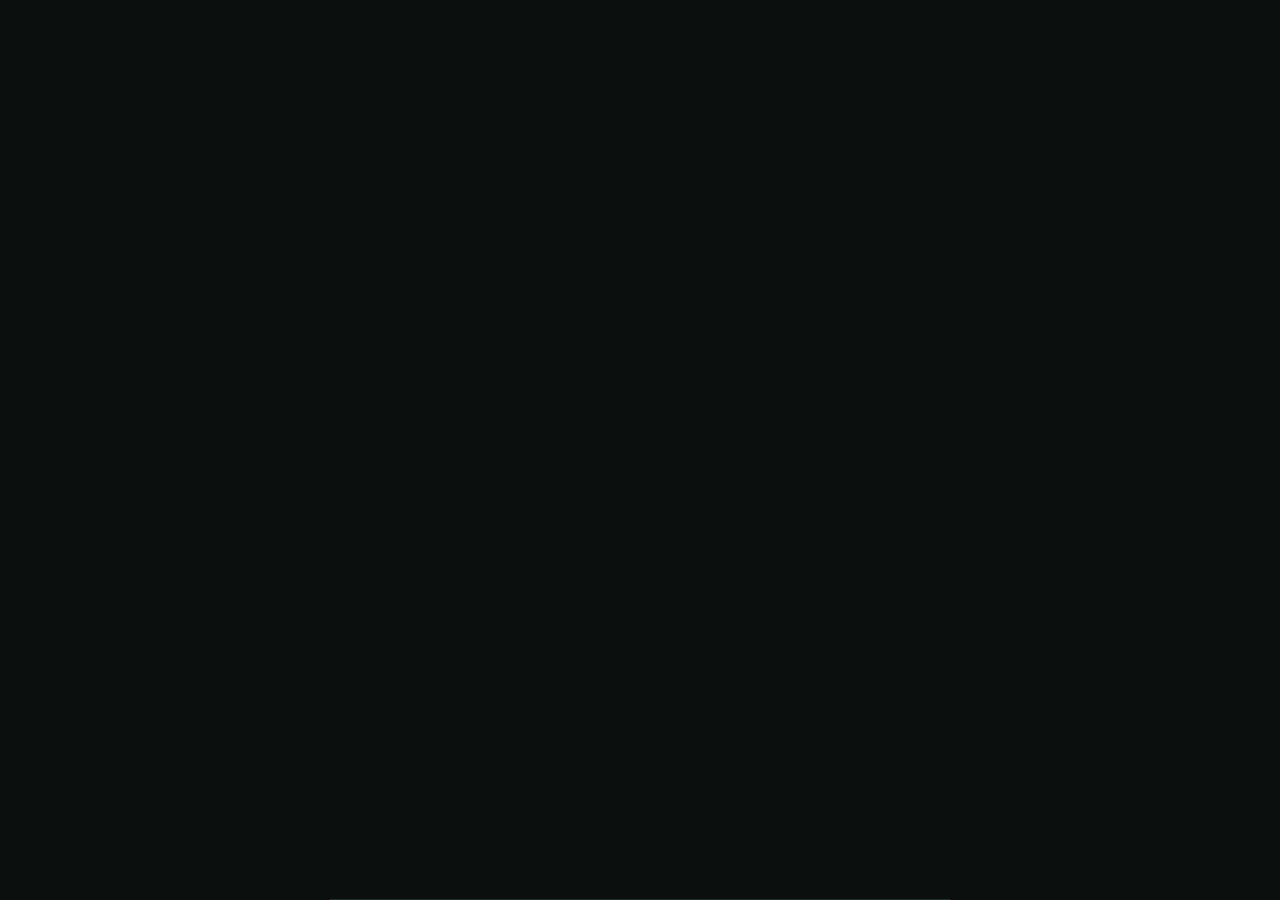
==== index.html @ df0c1533 "Add files via upload" ====
<!DOCTYPE html>
<html lang="ar" dir="rtl">
<head>
<meta charset="utf-8">
<meta name="viewport" content="width=device-width, initial-scale=1, viewport-fit=cover">
<meta name="theme-color" content="#0b0f0d">
<meta name="apple-mobile-web-app-capable" content="yes">
<link rel="manifest" href="manifest.webmanifest">
<link rel="icon" href="icon-192.png">
<link rel="apple-touch-icon" href="icon-192.png">
<title>اسمع دين</title>
<link href="https://fonts.googleapis.com/css2?family=Amiri:wght@700&display=swap" rel="stylesheet">
<link rel="stylesheet" href="app.css">
</head>
<body>
<div id="splash"><div class="logo">اسمع دين</div></div>
<div id="app"></div>
<div id="ov"><div class="bar"><button class="back" onclick="closePlayer()" aria-label="رجوع">→</button><b id="ovt" style="font-size:15px"></b></div>
<div id="pbox"><div id="yt"></div></div><div class="in" id="oi"></div></div>
<div class="toast" id="toast"></div>
<nav class="nav" id="nav"></nav>
<script src="data.js"></script>
<script src="app.js"></script>
</body>
</html>
---- app.css ----
:root{--bg:#0b0f0d;--card:#141b18;--line:#232d29;--gold:#d9b86c;--txt:#f3efe4;--mut:#8fa39b;--ok:#5fcf8f;--red:#ff5d6c}
*{box-sizing:border-box;margin:0;font-family:system-ui,"Segoe UI",Tahoma,sans-serif;-webkit-tap-highlight-color:transparent}
body{background:var(--bg);color:var(--txt);max-width:620px;margin:auto;padding-bottom:calc(70px + env(safe-area-inset-bottom))}
button{cursor:pointer;color:inherit;background:none;border:0;font-size:inherit}
.top{position:sticky;top:0;z-index:20;background:var(--bg);border-bottom:1px solid var(--line);padding:10px 14px;padding-top:calc(10px + env(safe-area-inset-top));display:flex;align-items:center;justify-content:space-between;gap:8px}
.logo{font-family:Amiri,serif;font-size:30px;font-weight:700;line-height:1.2;background:linear-gradient(90deg,#d9b86c,#fff3c4,#d9b86c);background-size:200% 100%;-webkit-background-clip:text;background-clip:text;color:transparent;animation:sh 5s linear infinite}
@keyframes sh{to{background-position:200% 0}}
@media (prefers-reduced-motion:reduce){.logo{animation:none}}
.inst{background:#d4af37;color:#07100d;font-weight:700;border-radius:12px;padding:8px 12px;font-size:13px}
.stories,.chips{display:flex;overflow-x:auto;scrollbar-width:none}
.stories::-webkit-scrollbar,.chips::-webkit-scrollbar{display:none}
.stories{gap:14px;padding:12px 14px;border-bottom:1px solid var(--line)}
.st{flex:none;width:68px;text-align:center;font-size:11px;color:var(--mut);cursor:pointer}
.ring{width:64px;height:64px;border-radius:50%;padding:3px;background:linear-gradient(135deg,#d9b86c,#5fcf8f);margin:auto}
.ring.seen{background:#2a3631}
.st.on .ring{box-shadow:0 0 0 2px var(--bg),0 0 0 4px var(--gold)}
.av{position:relative;width:100%;height:100%;border-radius:50%;border:3px solid var(--bg);background:#1c2b25;color:var(--gold);display:grid;place-items:center;font-size:22px;font-weight:700;overflow:hidden}
.av img{position:absolute;inset:0;width:100%;height:100%;object-fit:cover}
.st span{display:block;margin-top:5px;white-space:nowrap;overflow:hidden;text-overflow:ellipsis}
.chips{gap:8px;padding:10px 14px}
.chip{flex:none;padding:7px 13px;border-radius:18px;background:var(--card);border:1px solid var(--line);font-size:13px;cursor:pointer}
.chip.on{background:var(--gold);color:#17140a;border-color:var(--gold);font-weight:700}
.post{border-bottom:1px solid var(--line);padding-bottom:10px;margin-bottom:6px}
.ph{display:flex;align-items:center;gap:10px;padding:10px 14px}
.ph .ring{width:38px;height:38px;padding:2px;margin:0}.ph .av{font-size:15px;border-width:2px}
.pn b{font-size:14px;display:block}.pn small{color:var(--gold);font-size:12px}
.th{position:relative;aspect-ratio:16/9;background:#18231f;cursor:pointer;overflow:hidden}
.th img{position:absolute;inset:0;width:100%;height:100%;object-fit:cover}
.th .pl{position:absolute;inset:0;display:grid;place-items:center;font-size:44px;color:#fff;text-shadow:0 2px 12px #000a}
.bd{position:absolute;top:8px;right:8px;background:#000b;color:#fff;font-size:11px;padding:3px 8px;border-radius:10px;z-index:3}
.bd.w{right:auto;left:8px;background:var(--ok);color:#0b2417;font-weight:700}
.post.done .th img{opacity:.45}
.ac{display:flex;gap:6px;padding:8px 10px 0}
.ac button{font-size:24px;padding:4px 8px}.ac button.on.s{color:var(--red)}.ac button.on.w{color:var(--ok)}
.tt{padding:2px 14px;font-size:15px;line-height:1.7}
.grid{display:grid;grid-template-columns:repeat(3,1fr);gap:2px}
.gi{position:relative;aspect-ratio:1;background:#18231f;overflow:hidden;cursor:pointer}
.gi img{position:absolute;inset:0;width:100%;height:100%;object-fit:cover}
.gi.done img{opacity:.4}
.gt{position:absolute;inset:auto 0 0;padding:14px 5px 5px;font-size:10.5px;line-height:1.35;background:linear-gradient(transparent,#000c);text-align:center}
.search{margin:10px 14px;display:block;width:calc(100% - 28px);padding:11px 14px;border-radius:12px;background:var(--card);border:1px solid var(--line);color:var(--txt);font-size:15px}
.nav{position:fixed;bottom:0;left:0;right:0;max-width:620px;margin:auto;background:#0b0f0def;border-top:1px solid var(--line);display:flex;padding-bottom:env(safe-area-inset-bottom);z-index:30}
.nav button{flex:1;padding:11px 0 9px;font-size:11px;color:var(--mut);display:flex;flex-direction:column;align-items:center;gap:2px}
.nav i{font-style:normal;font-size:22px}.nav button.on{color:var(--gold)}
.empty{text-align:center;color:var(--mut);padding:50px 20px;line-height:1.9}
.sec{padding:14px}.sec h2{font-size:16px;color:var(--gold);margin-bottom:10px}
.stat{display:flex;gap:10px;margin-bottom:14px}.stat div{flex:1;background:var(--card);border-radius:14px;padding:14px 6px;text-align:center}
.stat b{display:block;font-size:22px;color:var(--gold)}.stat small{color:var(--mut);font-size:12px}
.row{display:block;width:100%;text-align:right;background:var(--card);border-radius:14px;padding:14px;margin-bottom:8px;font-size:15px}
.gold{background:var(--gold);color:#17140a;font-weight:700;border-radius:12px;padding:12px;width:100%;margin-top:6px;display:block;text-align:center}
.gold.o{background:transparent;border:1px solid var(--gold);color:var(--gold)}
.more{display:block;margin:14px auto;padding:11px 26px;border:1px solid var(--gold);border-radius:14px;color:var(--gold);font-weight:700}
.back{font-size:22px;padding:4px 10px}
#ov{position:fixed;inset:0;background:var(--bg);z-index:50;display:none;overflow-y:auto}
#ov .bar{display:flex;align-items:center;gap:6px;padding:8px;padding-top:calc(8px + env(safe-area-inset-top));position:sticky;top:0;background:var(--bg);z-index:2}
#pbox{position:relative;aspect-ratio:16/9;background:#000;max-width:620px;margin:auto}
#pbox iframe,#pbox>div{position:absolute;inset:0;width:100%;height:100%;border:0}
#ov .in{max-width:620px;margin:auto}
.nx{display:flex;gap:10px;padding:8px 14px;align-items:center;cursor:pointer}
.nm{position:relative;width:120px;aspect-ratio:16/9;border-radius:8px;overflow:hidden;flex:none;background:#18231f}
.nm img{position:absolute;inset:0;width:100%;height:100%;object-fit:cover}
.nx .t{font-size:14px;line-height:1.6}.nx small{color:var(--mut);display:block;font-size:12px}
.toast{position:fixed;bottom:84px;left:50%;transform:translateX(-50%);background:var(--ok);color:#0b2417;padding:9px 18px;border-radius:20px;font-weight:700;display:none;z-index:99;font-size:14px;white-space:nowrap}
/* ===== حركات ===== */
@keyframes up{from{opacity:0;transform:translateY(14px)}to{opacity:1;transform:none}}
@keyframes pop{40%{transform:scale(1.5)}100%{transform:scale(1)}}
@keyframes shim{to{background-position:-200% 0}}
.pg>*{animation:up .38s cubic-bezier(.2,.8,.2,1) both}
.pg>*:nth-child(2){animation-delay:.05s}.pg>*:nth-child(3){animation-delay:.1s}.pg>*:nth-child(n+4){animation-delay:.15s}
.th,.gi,.nm{background:linear-gradient(100deg,#18231f 30%,#233029 50%,#18231f 70%) 0 0/200% 100%;animation:shim 1.6s linear infinite}
.th img,.gi img,.nm img{opacity:0;transition:opacity .45s}.th img.ok,.gi img.ok,.nm img.ok{opacity:1}
.post.done .th img.ok,.gi.done img.ok{opacity:.4}
.ac button{transition:transform .15s}.ac button:active,.chip:active,.st:active,.row:active,.gold:active{transform:scale(.92)}
.pop{animation:pop .4s ease}
.chip,.ring,.st{transition:all .25s}
.nav button i{transition:transform .25s cubic-bezier(.3,1.6,.5,1)}.nav button.on i{transform:translateY(-3px) scale(1.15)}
.post{transition:opacity .3s}
#ov{display:block;visibility:hidden;transform:translateY(100%);opacity:0;transition:transform .4s cubic-bezier(.2,.8,.2,1),opacity .3s,visibility 0s .4s}
#ov.show{visibility:visible;transform:none;opacity:1;transition-delay:0s}
.toast{display:block;opacity:0;transform:translate(-50%,16px);transition:.3s;pointer-events:none}.toast.show{opacity:1;transform:translate(-50%,0)}
.ring.fav{background:linear-gradient(135deg,#ffd76a,#d9b86c,#fff3c4)}
.fv{position:absolute;bottom:-2px;left:-2px;font-size:13px;background:var(--bg);border-radius:50%;width:20px;height:20px;display:grid;place-items:center;z-index:2}
.hd{display:flex;flex-direction:column;align-items:center;gap:8px;padding:18px 14px;text-align:center}
.hd .ring{width:104px;height:104px;padding:4px;position:relative}.hd .av{font-size:40px}
.hd .row2{display:flex;gap:8px}.hd .row2 button{border:1px solid var(--gold);color:var(--gold);border-radius:12px;padding:8px 14px;font-size:14px;transition:.2s}.hd .row2 button.on{background:var(--gold);color:#17140a;font-weight:700}
.pk{display:grid;grid-template-columns:repeat(3,1fr);gap:12px;padding:14px}
.pk .c{text-align:center;font-size:12px;cursor:pointer;transition:transform .2s}.pk .c .ring{width:84px;height:84px}.pk .c.on .ring{box-shadow:0 0 0 3px var(--bg),0 0 0 5px var(--gold);transform:scale(1.06)}
.pk .c.on::after{content:"⭐"}
.cvr{position:absolute;inset:0;display:grid;place-items:center;font-size:40px;opacity:.9}
.so input{margin:6px 0}
@media (prefers-reduced-motion:reduce){*{animation:none!important;transition:none!important}}
/* ===== مرحلة ٣: حركات بسيطة كتير ===== */
@property --a{syntax:'<angle>';initial-value:0deg;inherits:false}
@keyframes spin{to{--a:360deg}}@keyframes sp{0%{opacity:1}70%{opacity:1}100%{opacity:0;visibility:hidden}}
@keyframes lg{from{opacity:0;transform:scale(.6) translateY(10px);letter-spacing:8px}to{opacity:1;transform:none}}
@keyframes pls{0%,100%{transform:scale(1)}50%{transform:scale(1.18)}}@keyframes bh{0%{transform:translate(-50%,-50%) scale(0);opacity:1}40%{transform:translate(-50%,-50%) scale(1.5)}100%{transform:translate(-50%,-90%) scale(1.1);opacity:0}}
@keyframes fl{0%,100%{transform:translateY(0)}50%{transform:translateY(-7px)}}@keyframes kb{to{transform:scale(1.12)}}
#splash{position:fixed;inset:0;z-index:99;background:var(--bg);display:grid;place-items:center;animation:sp 1.7s forwards;pointer-events:none}
#splash .logo{font-size:56px;animation:lg .9s cubic-bezier(.2,.9,.3,1.2) both}
.stories .ring:not(.seen):not(.fav){background:conic-gradient(from var(--a),#d9b86c,#5fcf8f,#d9b86c);animation:spin 4s linear infinite}
.th .pl,.hero .pl{animation:pls 2s ease-in-out infinite}
.post.rv{opacity:0;transform:translateY(28px) scale(.98)}.post.rv.in{opacity:1;transform:none;transition:opacity .55s,transform .55s cubic-bezier(.2,.8,.2,1)}
.pg>.post{animation:none}
.th:active img{transform:scale(1.06)}.th img{transition:opacity .45s,transform .5s}
.bh{position:absolute;left:50%;top:50%;font-size:80px;font-style:normal;z-index:5;pointer-events:none;animation:bh .9s ease-out forwards}
.pbar{height:3px;background:var(--line)}.pbar i{display:block;height:100%;background:linear-gradient(90deg,var(--gold),var(--ok));transition:width 1s cubic-bezier(.2,.8,.2,1);animation:grow 1.2s ease-out}
@keyframes grow{from{width:0}}
.fab{position:fixed;bottom:calc(84px + env(safe-area-inset-bottom));left:16px;width:54px;height:54px;border-radius:50%;background:linear-gradient(135deg,#d9b86c,#b8923f);font-size:26px;box-shadow:0 6px 18px #0008;z-index:25;animation:fl 3s ease-in-out infinite}
.fab:active{transform:scale(.85) rotate(180deg)}
.hero{position:relative;margin:12px 14px;aspect-ratio:16/9;border-radius:18px;overflow:hidden;background:#18231f;cursor:pointer}
.hero>img{position:absolute;inset:0;width:100%;height:100%;object-fit:cover;opacity:0;transition:opacity .5s;animation:kb 9s ease-in-out infinite alternate}.hero>img.ok{opacity:1}
.hero .cvr{font-size:60px}.hero .pl{position:absolute;inset:0;display:grid;place-items:center;font-size:52px;color:#fff;text-shadow:0 2px 14px #000a}
.hg{position:absolute;inset:auto 0 0;padding:34px 14px 12px;background:linear-gradient(transparent,#000d);z-index:2;display:flex;flex-direction:column;gap:3px}
.hg small{color:var(--gold);font-size:12px}.hg b{font-size:16px;line-height:1.5}.hg span{font-size:12px;color:var(--mut)}
.tcs{padding:10px 14px}.tc{flex:none;position:relative;width:96px;height:64px;border-radius:12px;overflow:hidden;background:var(--card);border:2px solid transparent;display:grid;place-items:end center;cursor:pointer;transition:.25s}
.tc img{position:absolute;inset:0;width:100%;height:100%;object-fit:cover;opacity:0;transition:opacity .4s}.tc img.ok{opacity:.75}
.tc span,.tc b{position:relative;z-index:2;font-size:11px;padding:14px 4px 4px;width:100%;text-align:center;background:linear-gradient(transparent,#000c)}.tc b{position:absolute;top:8px;font-size:20px;background:none;color:var(--gold);padding:0}
.tc.on{border-color:var(--gold);transform:translateY(-3px)}.tc:active{transform:scale(.93)}
/* ===== تائب ===== */
@keyframes rise{from{transform:translate(-50%,70px)}to{transform:translate(-50%,0)}}@keyframes rot{to{transform:translateX(-50%) rotate(360deg)}}
@keyframes flt{0%{transform:translateY(0) rotate(0);opacity:0}15%{opacity:.9}100%{transform:translateY(-260px) rotate(200deg);opacity:0}}
@keyframes vq{0%,3%{opacity:0;transform:translateY(8px)}8%,30%{opacity:1;transform:none}36%,100%{opacity:0}}
@keyframes bth{0%,100%{transform:scale(.6)}50%{transform:scale(1.15)}}@keyframes bt1{0%,45%{opacity:1}50%,95%{opacity:0}100%{opacity:1}}@keyframes bt2{0%,45%{opacity:0}50%,95%{opacity:1}100%{opacity:0}}
@keyframes rg{from{--p:0deg}}@keyframes wig{0%,100%{transform:rotate(0)}25%{transform:rotate(-12deg) scale(1.1)}75%{transform:rotate(12deg) scale(1.1)}}
@keyframes rpl{to{transform:translate(-50%,-50%) scale(14);opacity:0}}@keyframes cf{from{transform:translate(0,-20px) rotate(0)}to{transform:translate(var(--x),100vh) rotate(720deg);opacity:.2}}
@keyframes sosp{0%{box-shadow:0 0 0 0 #ff5d6c88}100%{box-shadow:0 0 0 22px #ff5d6c00}}
@property --p{syntax:'<angle>';initial-value:0deg;inherits:false}
.tw{position:relative;height:290px;overflow:hidden;background:linear-gradient(#0b1a2b,#1d3a3a 55%,#d9b86c);display:grid;place-items:start center}
.sun{position:absolute;bottom:-40px;left:50%;width:150px;height:150px;border-radius:50%;background:radial-gradient(#fff6cf,#ffd76a 60%,#d9b86c);box-shadow:0 0 70px 30px #ffd76a77;animation:rise 2.4s cubic-bezier(.2,.8,.2,1) both,pls 4s 2.4s ease-in-out infinite;transform:translateX(-50%)}
.rays{position:absolute;bottom:-190px;left:50%;width:420px;height:420px;border-radius:50%;background:repeating-conic-gradient(#ffd76a33 0 8deg,transparent 8deg 22deg);transform:translateX(-50%);animation:rot 30s linear infinite}
.lf{position:absolute;bottom:0;font-style:normal;animation:flt 6s ease-in infinite;opacity:0}
.twt{position:relative;z-index:2;text-align:center;padding:26px 14px}.twt h1{font-family:Amiri,serif;font-size:32px;color:#fff3c4;animation:up .8s .3s both}
.vq{position:relative;height:50px;margin-top:10px}.vq p{position:absolute;inset:0;font-family:Amiri,serif;font-size:19px;color:#fff;opacity:0;animation:vq 15s infinite}.vq p:nth-child(2){animation-delay:5s}.vq p:nth-child(3){animation-delay:10s}
.sosb{position:relative;display:block;width:calc(100% - 28px);margin:14px;padding:16px;border-radius:16px;background:linear-gradient(135deg,#ff5d6c,#d93b4d);color:#fff;font-weight:700;font-size:17px;animation:sosp 1.8s infinite}.sosb:active{transform:scale(.96)}
.dnc{display:flex;gap:14px;align-items:center;margin:0 14px 6px;padding:14px;background:var(--card);border-radius:18px}
.dr{flex:none;width:116px;height:116px;border-radius:50%;background:conic-gradient(var(--gold) var(--p),var(--line) 0);display:grid;place-items:center;animation:rg 1.6s ease-out}
.dr>div{width:96px;height:96px;border-radius:50%;background:var(--card);display:grid;place-items:center;align-content:center}.dr b{font-size:34px;color:var(--gold)}.dr small{font-size:11px;color:var(--mut)}
.dt{flex:1;display:grid;gap:6px;font-size:14px;line-height:1.7}.dt small{color:var(--mut)}.dt .gold{margin-top:2px;padding:9px;font-size:13px}
.stp{display:flex;gap:12px;align-items:center;background:var(--card);border-radius:14px;padding:12px;margin-bottom:8px}.stp i{font-style:normal;font-size:30px;animation:wig 3s ease-in-out infinite}.stp b{display:block;color:var(--gold)}.stp small{color:var(--mut);font-size:13px;line-height:1.6}
.sols{display:grid;grid-template-columns:repeat(2,1fr);gap:8px}.sol{background:var(--card);border:1px solid var(--line);border-radius:14px;padding:14px 8px;text-align:center;font-size:14px;cursor:pointer;transition:.25s}.sol i{display:block;font-style:normal;font-size:28px;margin-bottom:4px}.sol.on{background:var(--gold);color:#17140a;font-weight:700;border-color:var(--gold)}.sol:active{transform:scale(.93)}
.dnc.rv,.stp.rv,.sol.rv{opacity:0;transform:translateY(24px)}.dnc.in,.stp.in,.sol.in{opacity:1;transform:none;transition:.5s}
#sos{position:fixed;inset:0;z-index:70;background:radial-gradient(#10302a,#06100d);visibility:hidden;opacity:0;transform:scale(1.08);transition:.4s;overflow:auto}#sos.show{visibility:visible;opacity:1;transform:none}
.sc{display:grid;justify-items:center;gap:16px;padding:10px 20px 40px;text-align:center}.sc h2{font-family:Amiri,serif;color:var(--gold);font-size:24px}.sc p{font-family:Amiri,serif;font-size:20px}
.br{position:relative;width:150px;height:150px;border-radius:50%;background:radial-gradient(#5fcf8f55,#d9b86c22);border:2px solid var(--gold);display:grid;place-items:center;animation:bth 8s ease-in-out infinite}.br span{position:absolute;font-size:20px;color:#fff3c4}.b1{animation:bt1 8s infinite}.b2{animation:bt2 8s infinite}
.tsb{position:relative;overflow:hidden;width:190px;height:190px;border-radius:50%;background:linear-gradient(135deg,#d9b86c,#b8923f);color:#17140a;display:grid;place-items:center;align-content:center;box-shadow:0 10px 40px #d9b86c55;user-select:none}.tsb b{font-size:52px}.tsb small{font-weight:700}.tsb:active{transform:scale(.95)}
.rp{position:absolute;width:20px;height:20px;border-radius:50%;background:#fff8;transform:translate(-50%,-50%);animation:rpl .7s ease-out forwards;pointer-events:none}
.cf{position:fixed;inset:0;z-index:95;pointer-events:none;overflow:hidden}.cf i{position:absolute;top:0;width:9px;height:14px;border-radius:2px;animation:cf 2s ease-in forwards}
/* ===== قصص: مشاهد ===== */
@keyframes wl{to{transform:translateX(-72px)}}@keyframes wr{to{transform:translateX(72px)}}@keyframes pth{from{opacity:0;transform:scaleY(0)}to{opacity:1;transform:none}}
@keyframes bob{0%,100%{transform:translateY(0) rotate(-5deg)}50%{transform:translateY(-8px) rotate(5deg)}}@keyframes rn{to{background-position:-40px 80px}}
@keyframes wv{to{transform:translateX(-50px)}}@keyframes fr{0%,100%{transform:scale(1)}50%{transform:scale(1.2,.9)}}@keyframes cool{to{filter:hue-rotate(170deg) saturate(.8) brightness(1.25)}}
@keyframes snw{from{transform:translateY(-30px) rotate(0);opacity:0}30%{opacity:1}to{transform:translateY(160px) rotate(300deg);opacity:0}}
@keyframes swim{0%{transform:translateX(130%)}100%{transform:translateX(-130%)}}@keyframes bbl{from{transform:translateY(40px);opacity:0}30%{opacity:.9}to{transform:translateY(-150px);opacity:0}}
@keyframes cap{0%,50%{opacity:0;transform:translateY(8px)}70%,100%{opacity:1;transform:none}}@keyframes twk{0%,100%{opacity:.25;transform:scale(.7)}50%{opacity:1;transform:scale(1.2)}}
@keyframes zz{from{transform:translate(0,0);opacity:0}30%{opacity:1}to{transform:translate(20px,-50px);opacity:0}}@keyframes orb{to{transform:rotate(360deg)}}
@keyframes cd{to{transform:translateX(-380px)}}@keyframes fly{0%{transform:translate(380px,110px) scale(.7)}50%{transform:translate(160px,30px) scale(1.1) rotate(-8deg)}100%{transform:translate(-60px,90px) scale(.8)}}
@keyframes spk{to{transform:translate(var(--x),var(--y)) scale(1.4);opacity:0}}
.qc{margin:0 14px 18px}.qc.rv{opacity:0;transform:translateY(24px)}.qc.in{opacity:1;transform:none;transition:.6s}
.scn{position:relative;aspect-ratio:16/9;border-radius:18px;overflow:hidden;cursor:pointer;background:#10302a;isolation:isolate;box-shadow:0 8px 24px #0006}.scn *{animation-play-state:paused}.scn.go *{animation-play-state:running}.scn.nr *{animation:none!important}
.scn i,.scn u,.scn p{position:absolute;font-style:normal;text-decoration:none;margin:0}
.qt{position:absolute;inset:auto 0 0;z-index:5;padding:30px 14px 10px;background:linear-gradient(transparent,#000d)}.qt b{font-family:Amiri,serif;font-size:21px;color:#fff3c4;display:block}.qt small{color:var(--gold);font-size:12px}
.qp{position:absolute;z-index:6;top:10px;left:10px;width:44px;height:44px;border-radius:50%;background:var(--gold);color:#17140a;font-size:18px;animation:pls 2s infinite}
.ay{font-family:Amiri,serif;font-size:18px;line-height:1.9;color:var(--gold);padding:10px 4px 4px}.nov{color:var(--mut);display:block;padding:4px}
.spk{position:absolute;z-index:9;pointer-events:none;animation:spk .9s ease-out forwards}
.s-sea{background:linear-gradient(#78c6e8,#1b6fa8)}.s-sea .wall{top:0;bottom:0;width:50%;background:linear-gradient(#0e4d85,#07264a);border-radius:0 0 40% 40%/0 0 22px 22px;animation:wl 2.4s .3s cubic-bezier(.3,.7,.3,1) forwards}.s-sea .wall.l{left:0;border-radius:0 0 22px 0}.s-sea .wall.r{right:0;border-radius:0 0 0 22px;animation-name:wr}.s-sea .pth{left:40%;width:20%;bottom:0;top:30%;background:linear-gradient(#e8d29a,#b9965a);transform-origin:bottom;opacity:0;animation:pth 1.6s 1.2s forwards;z-index:0}.s-sea .sun{top:8px;right:16px;font-size:30px;animation:pls 4s infinite}.s-sea .fsh{top:30%;font-size:20px;z-index:2;animation:swim 6s linear infinite}.s-sea .f2{top:60%;animation-duration:8s;animation-delay:1s}
.s-ark{background:linear-gradient(#37475a,#1a2430)}.s-ark .rain{inset:0;background:repeating-linear-gradient(105deg,transparent 0 6px,#9fd0ff66 6px 7px);background-size:40px 80px;animation:rn .5s linear infinite}.s-ark .cld{font-size:42px;top:6px;animation:cd 14s linear infinite}.s-ark .c1{right:-30px}.s-ark .c2{right:140px;animation-duration:20s}.s-ark .ark{font-size:64px;left:36%;top:30%;animation:bob 3s ease-in-out infinite;z-index:2}.s-ark .wav{left:-10%;right:-10%;height:40px;bottom:-10px;border-radius:50% 50% 0 0;background:#2a6fa5cc;animation:wv 3s ease-in-out infinite alternate}.s-ark .w2{bottom:-22px;background:#1b4f7c;animation-duration:2.2s}
.s-fire{background:radial-gradient(#5a2a12,#1c0d08)}.s-fire .fire{font-size:76px;left:42%;top:30%;animation:fr 1s infinite,cool 4s 1s forwards}.s-fire .f2{font-size:50px;left:30%;top:46%;animation-delay:.3s,1.6s}.s-fire .snw{font-size:24px;top:0;animation:snw 3.5s ease-in infinite}.s-fire .s1{left:25%}.s-fire .s2{left:50%;animation-delay:1s}.s-fire .s3{left:70%;animation-delay:2s}
.s-whale{background:linear-gradient(#06182c,#010710)}.s-whale .glow{left:50%;top:20%;width:90px;height:90px;border-radius:50%;background:radial-gradient(#fff3c488,transparent 70%);transform:translateX(-50%);animation:pls 3s infinite}.s-whale .whl{font-size:80px;top:28%;left:0;animation:swim 11s linear infinite reverse}.s-whale .bub{font-size:18px;bottom:0;animation:bbl 4s ease-in infinite}.s-whale .b1{left:20%}.s-whale .b2{left:55%;animation-delay:1.4s}.s-whale .b3{left:80%;animation-delay:2.4s}.s-whale .cap{top:12px;width:100%;text-align:center;color:#fff3c4;font-family:Amiri,serif;font-size:22px;animation:cap 5s infinite}
.s-cave{background:linear-gradient(#0a1030,#1b2b55)}.s-cave .moon{top:10px;right:20px;font-size:34px;animation:bob 6s infinite}.s-cave .tw{font-size:14px;animation:twk 2s infinite}.s-cave .t1{top:16%;left:20%}.s-cave .t2{top:30%;left:45%;animation-delay:.7s}.s-cave .t3{top:12%;left:68%;animation-delay:1.3s}.s-cave .cav{left:22%;right:22%;bottom:0;top:38%;border-radius:50% 50% 0 0;background:radial-gradient(#ffd76a55,#05060c 70%);border:6px solid #2b2f3d}.s-cave .zz{left:50%;bottom:28%;font-size:26px;animation:zz 3s infinite}
.s-yusuf{background:radial-gradient(#26305e,#0a0d22)}.s-yusuf .sun{top:12px;right:18px;font-size:34px;animation:pls 3s infinite}.s-yusuf .moon{top:12px;left:18px;font-size:34px;animation:pls 3.4s infinite}.s-yusuf .orb{position:absolute;left:50%;top:50%;width:0;height:0;animation:orb 16s linear infinite}.s-yusuf .st{font-size:20px;left:0;top:0;transform:rotate(var(--a)) translateY(-64px);animation:twk 2s infinite}
.s-bird{background:linear-gradient(#7cc5f0,#e9f6ff)}.s-bird .sun{top:8px;right:16px;font-size:34px;animation:pls 4s infinite}.s-bird .cld{font-size:44px;top:14%;animation:cd 16s linear infinite}.s-bird .c1{right:-30px}.s-bird .c2{right:120px;top:40%;animation-duration:24s}.s-bird .brd{font-size:36px;left:0;top:0;animation:fly 6s ease-in-out infinite;z-index:2}
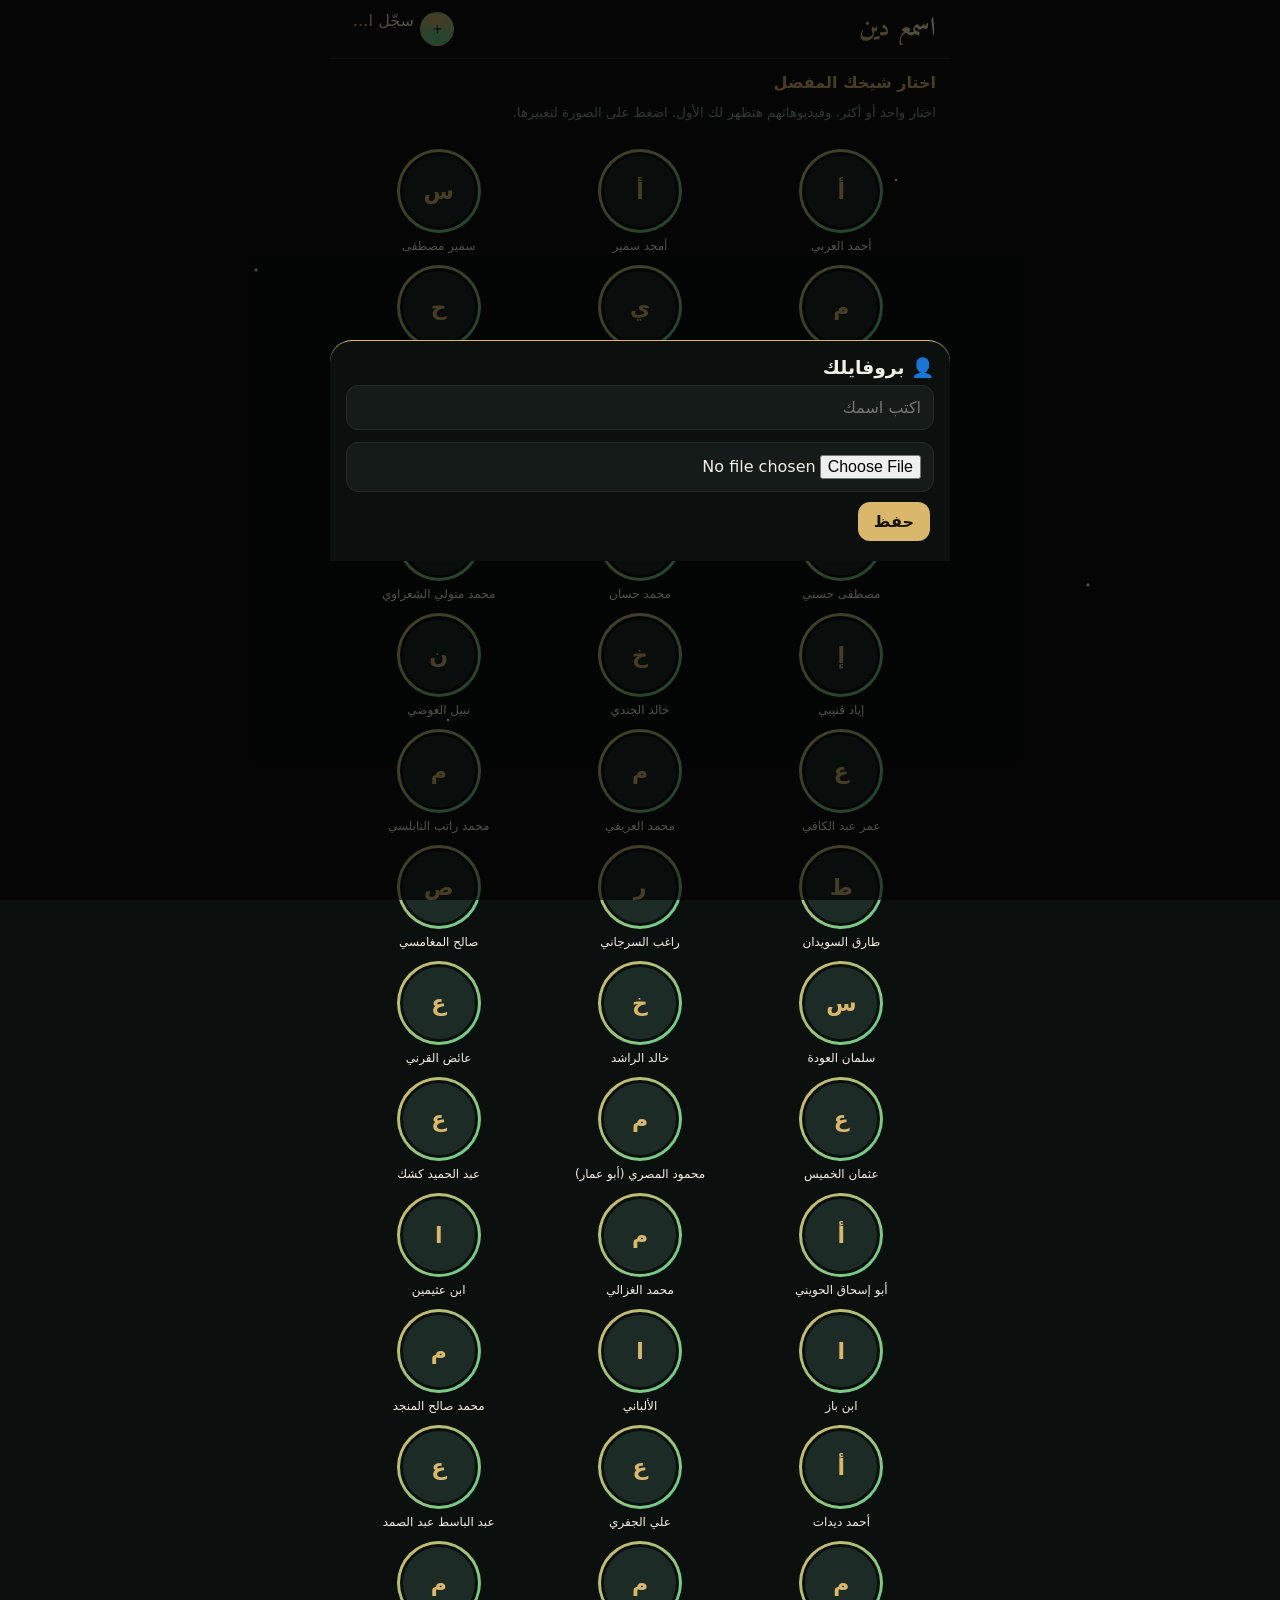
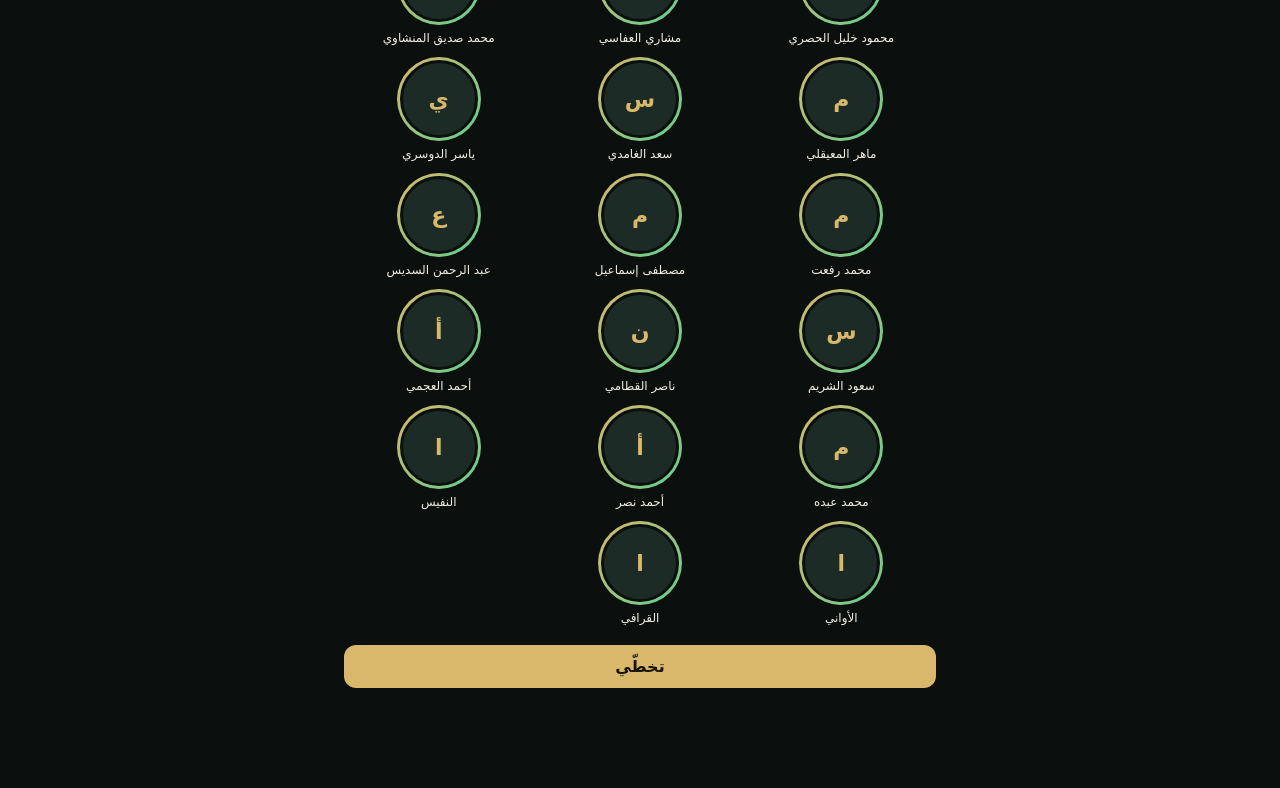
==== commit 1199a6be: "Add files via upload" ====
--- a/index.html
+++ b/index.html
@@ -11,6 +11,7 @@
 <title>اسمع دين</title>
 <link href="https://fonts.googleapis.com/css2?family=Amiri:wght@700&display=swap" rel="stylesheet">
 <link rel="stylesheet" href="app.css">
+<link rel="stylesheet" href="extra.css">
 </head>
 <body>
 <div id="splash"><div class="logo">اسمع دين</div></div>
@@ -21,5 +22,8 @@
 <nav class="nav" id="nav"></nav>
 <script src="data.js"></script>
 <script src="app.js"></script>
+<script src="images.js"></script>
+<script src="extra.js"></script>
+<script>if("serviceWorker"in navigator)addEventListener("load",()=>navigator.serviceWorker.register("sw.js").catch(()=>{}))</script>
 </body>
 </html>
--- a/extra.css
+++ b/extra.css
@@ -0,0 +1,31 @@
+#me{display:flex;align-items:center;gap:6px;background:none;border:0;color:var(--gold);font:700 12px inherit}
+#me .pf{width:34px;height:34px;border-radius:50%;display:grid;place-items:center;font:700 17px Amiri,serif;color:#1a1405;background:conic-gradient(from var(--a),#d9b86c,#5fcf8f,#d9b86c);animation:spin 4s linear infinite;overflow:hidden;border:2px solid transparent}
+#me .pf img{width:100%;height:100%;object-fit:cover;border-radius:50%}
+#me .nm span{display:inline-block;animation:nw 2.4s ease-in-out infinite}@keyframes nw{50%{transform:translateY(-3px);color:#fff}}
+#ask{position:fixed;bottom:84px;left:14px;z-index:40;border:0;border-radius:99px;padding:11px 16px;background:linear-gradient(120deg,#a9741a,#d9b86c,#fff1b8,#a9741a);background-size:300% 100%;animation:sh 5s linear infinite;color:#1a1405;font-weight:800}
+.xs{position:fixed;inset:0;z-index:120;background:#000a;display:none;align-items:flex-end}.xs.on{display:flex}
+.xs .in{width:100%;max-width:620px;margin:auto;max-height:85vh;overflow:auto;background:var(--bg);border-radius:22px 22px 0 0;padding:16px;border-top:1px solid var(--gold)}
+.xs input{width:100%;padding:12px;border-radius:12px;border:1px solid var(--line);background:var(--card);color:var(--txt);font:inherit;margin:6px 0}
+.xs button.g{border:0;border-radius:12px;padding:10px 16px;background:var(--gold);color:#1a1405;font-weight:800;margin:4px 4px 4px 0}
+.xs .ans{white-space:pre-wrap;line-height:1.9;background:var(--card);border-radius:14px;padding:12px;margin:10px 0}
+.cols{display:flex;gap:10px;overflow-x:auto;padding:4px 14px 12px;scrollbar-width:none}
+.cols button{flex:none;border:0;border-radius:16px;padding:14px 16px;color:#fff;font-weight:800;background:linear-gradient(135deg,hsl(var(--h) 55% 32%),hsl(calc(var(--h) + 40) 60% 14%))}
+.cols button span{display:block;font-size:28px;animation:fl 3s ease-in-out infinite}
+.post.tw,.gi.tw{position:relative;overflow:hidden}
+.post.tw::after,.gi.tw::after{content:"🍃 🌱 🍃";position:absolute;top:-20px;right:10px;font-size:18px;pointer-events:none;animation:twf 6s linear infinite}
+@keyframes twf{to{transform:translateY(330px) rotate(25deg);opacity:0}}
+@media (prefers-reduced-motion:reduce){*{animation:none!important}}
+body::before{content:"";position:fixed;inset:0;pointer-events:none;z-index:0;background:radial-gradient(2px 2px at 20% 30%,#f6e3a1 50%,transparent),radial-gradient(1.5px 1.5px at 70% 20%,#fff 50%,transparent),radial-gradient(2px 2px at 85% 65%,#f6e3a1 50%,transparent),radial-gradient(1.5px 1.5px at 35% 80%,#fff 50%,transparent),radial-gradient(2px 2px at 55% 55%,#d9b86c 50%,transparent);animation:tw2 4s ease-in-out infinite alternate}
+@keyframes tw2{from{opacity:.15}to{opacity:.7}}
+#app{position:relative;z-index:1}
+.post,.gi{transition:transform .25s,box-shadow .25s}.post:hover,.gi:hover{transform:translateY(-3px);box-shadow:0 10px 28px #d9b86c33}.post:active,.gi:active{transform:scale(.98)}
+.top .logo{background:linear-gradient(90deg,#d9b86c,#fff6cf,#5fcf8f,#d9b86c);background-size:300% 100%;-webkit-background-clip:text;background-clip:text;color:transparent;animation:sh 5s linear infinite}
+.pl,.ph .ring{filter:drop-shadow(0 0 8px #d9b86c88)}
+.dk{margin:2px 14px 12px;border-radius:20px;padding:14px;text-align:center;color:#fff;background:linear-gradient(120deg,#0f3d2e,#1d6b4d,#0f3d2e);background-size:250% 100%;animation:sh 8s linear infinite;border:1px solid #d9b86c88}
+.dk b{display:block;font:700 19px Amiri,serif;color:#f6e3a1;min-height:30px;animation:up .6s}
+.dk button{margin-top:8px;border:0;border-radius:99px;padding:9px 20px;font-weight:800;background:radial-gradient(circle at 35% 30%,#fff3bf,#d9b86c);color:#1a1405;animation:pu 2.5s infinite}.dk button:active{transform:scale(.92)}
+.dk small{display:block;color:#cfe8dc;margin-top:6px}
+.fx{position:fixed;z-index:130;pointer-events:none;font-size:22px;animation:rs 1.3s ease-out forwards}
+.cols button{transition:transform .2s}.cols button:active{transform:scale(.92)}
+.ask,#ask{box-shadow:0 8px 24px #d9b86c55}
+#me .nm{white-space:nowrap;max-width:64px;overflow:hidden;text-overflow:ellipsis;background:linear-gradient(90deg,#d9b86c,#fff,#5fcf8f,#d9b86c);background-size:300% 100%;-webkit-background-clip:text;background-clip:text;color:transparent;animation:sh 3s linear infinite}.top .logo{white-space:nowrap;font-size:26px}
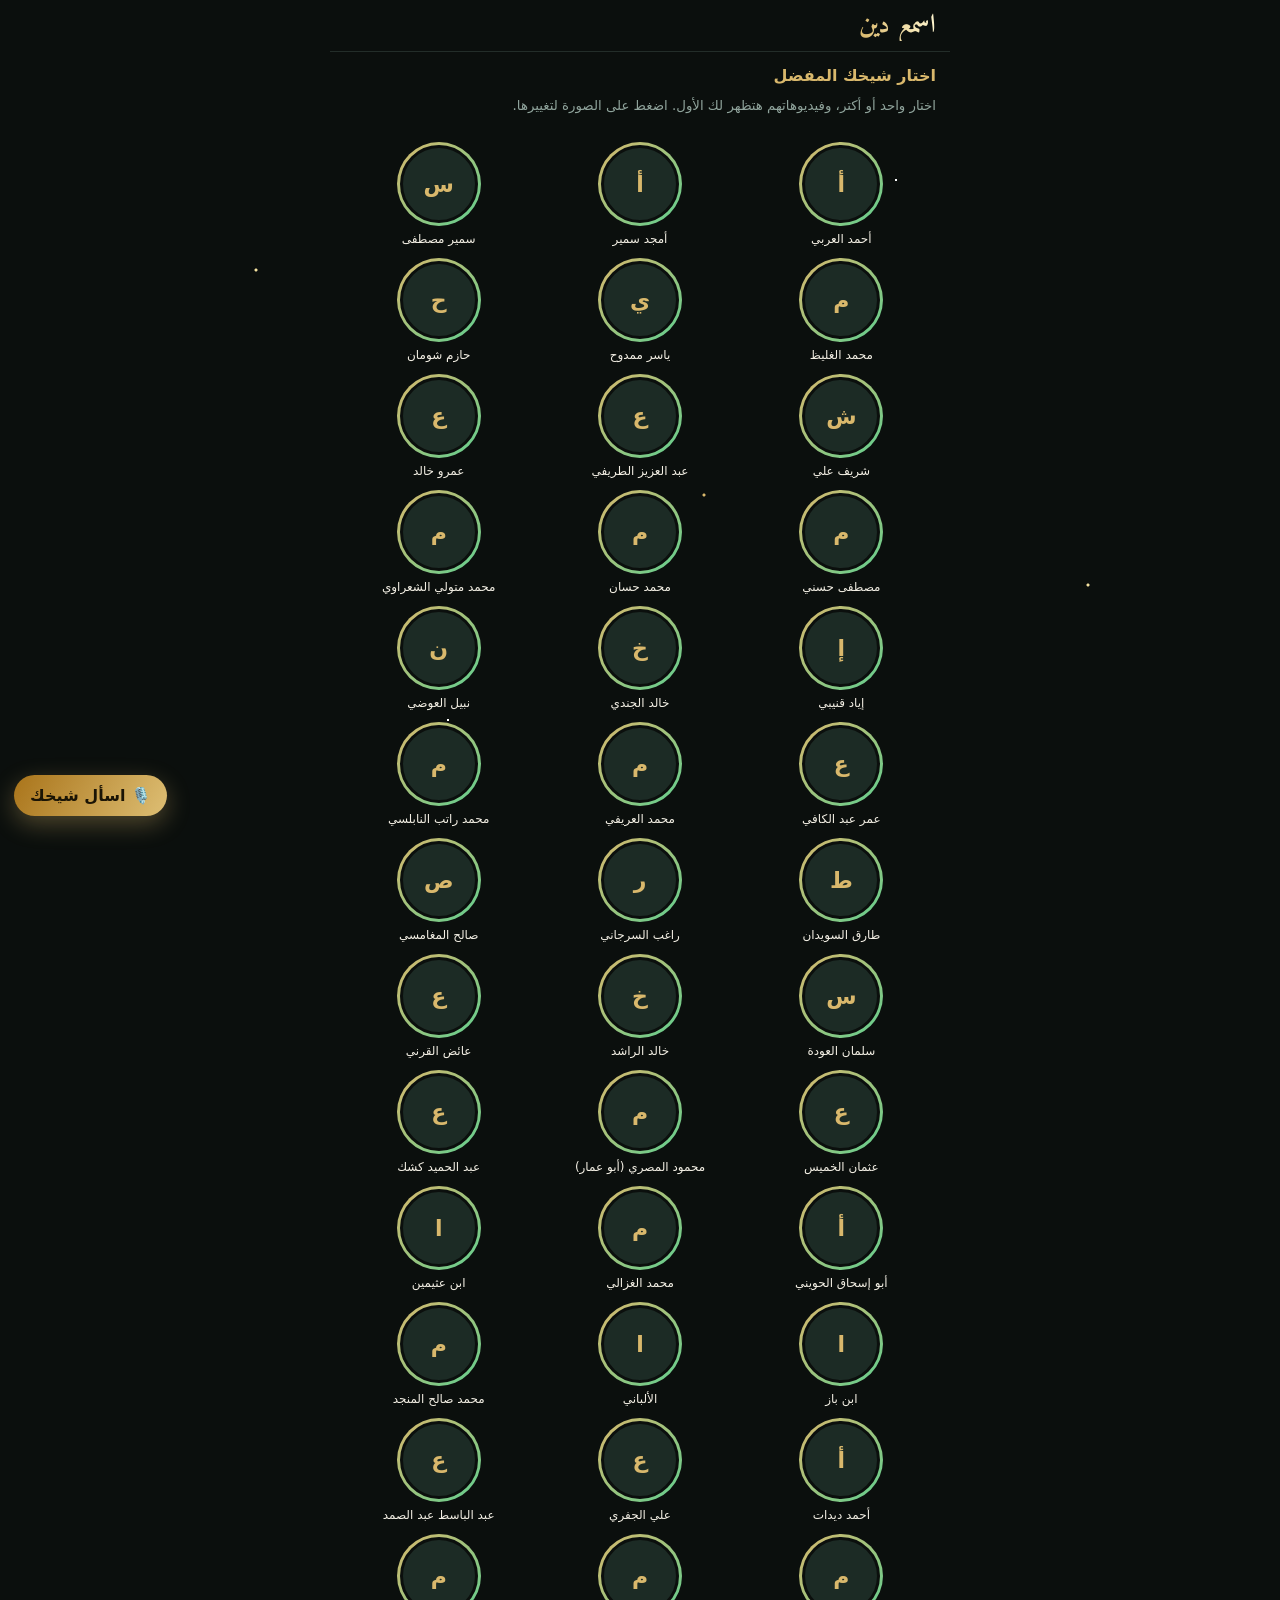
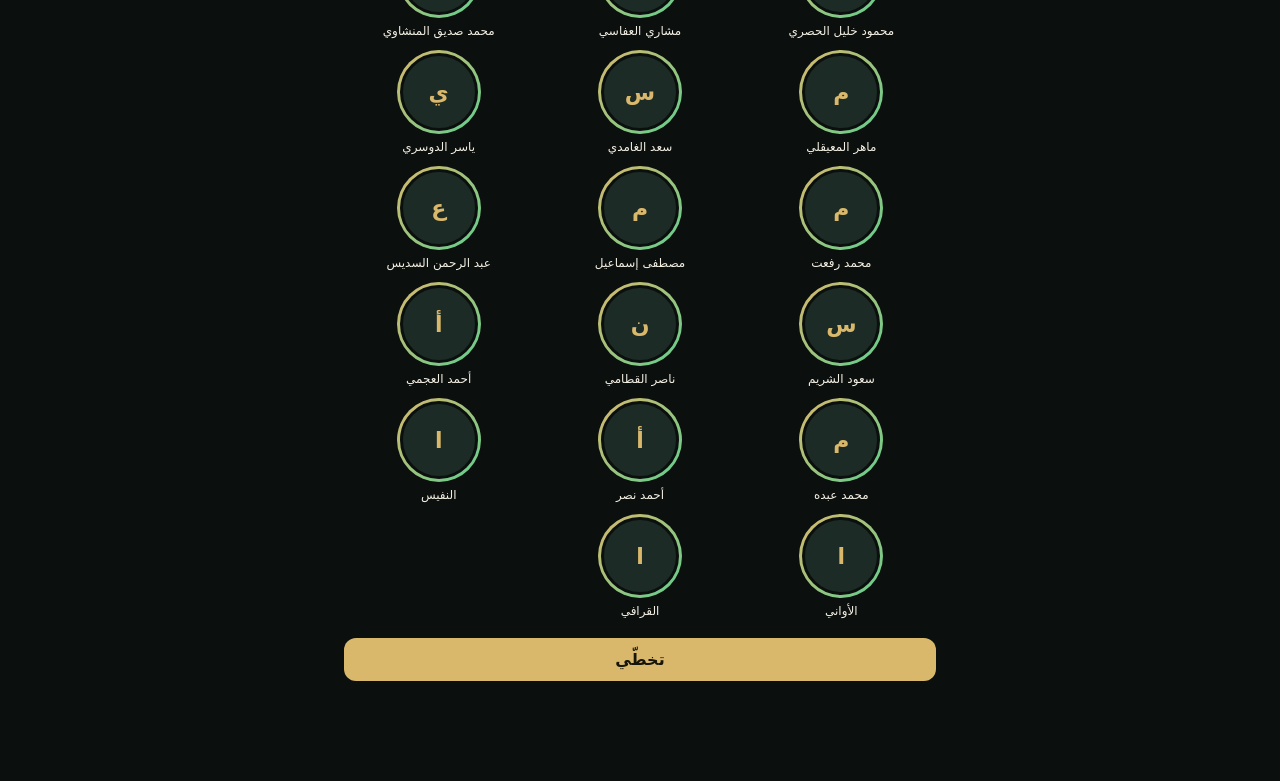
==== commit e566bdd6: "Add files via upload" ====
--- a/index.html
+++ b/index.html
@@ -10,8 +10,256 @@
 <link rel="apple-touch-icon" href="icon-192.png">
 <title>اسمع دين</title>
 <link href="https://fonts.googleapis.com/css2?family=Amiri:wght@700&display=swap" rel="stylesheet">
-<link rel="stylesheet" href="app.css">
-<link rel="stylesheet" href="extra.css">
+<style>
+:root{--bg:#0b0f0d;--card:#141b18;--line:#232d29;--gold:#d9b86c;--txt:#f3efe4;--mut:#8fa39b;--ok:#5fcf8f;--red:#ff5d6c}
+*{box-sizing:border-box;margin:0;font-family:system-ui,"Segoe UI",Tahoma,sans-serif;-webkit-tap-highlight-color:transparent}
+body{background:var(--bg);color:var(--txt);max-width:620px;margin:auto;padding-bottom:calc(70px + env(safe-area-inset-bottom))}
+button{cursor:pointer;color:inherit;background:none;border:0;font-size:inherit}
+.top{position:sticky;top:0;z-index:20;background:var(--bg);border-bottom:1px solid var(--line);padding:10px 14px;padding-top:calc(10px + env(safe-area-inset-top));display:flex;align-items:center;justify-content:space-between;gap:8px}
+.logo{font-family:Amiri,serif;font-size:30px;font-weight:700;line-height:1.2;background:linear-gradient(90deg,#d9b86c,#fff3c4,#d9b86c);background-size:200% 100%;-webkit-background-clip:text;background-clip:text;color:transparent;animation:sh 5s linear infinite}
+@keyframes sh{to{background-position:200% 0}}
+@media (prefers-reduced-motion:reduce){.logo{animation:none}}
+.inst{background:#d4af37;color:#07100d;font-weight:700;border-radius:12px;padding:8px 12px;font-size:13px}
+.stories,.chips{display:flex;overflow-x:auto;scrollbar-width:none}
+.stories::-webkit-scrollbar,.chips::-webkit-scrollbar{display:none}
+.stories{gap:14px;padding:12px 14px;border-bottom:1px solid var(--line)}
+.st{flex:none;width:68px;text-align:center;font-size:11px;color:var(--mut);cursor:pointer}
+.ring{width:64px;height:64px;border-radius:50%;padding:3px;background:linear-gradient(135deg,#d9b86c,#5fcf8f);margin:auto}
+.ring.seen{background:#2a3631}
+.st.on .ring{box-shadow:0 0 0 2px var(--bg),0 0 0 4px var(--gold)}
+.av{position:relative;width:100%;height:100%;border-radius:50%;border:3px solid var(--bg);background:#1c2b25;color:var(--gold);display:grid;place-items:center;font-size:22px;font-weight:700;overflow:hidden}
+.av img{position:absolute;inset:0;width:100%;height:100%;object-fit:cover}
+.st span{display:block;margin-top:5px;white-space:nowrap;overflow:hidden;text-overflow:ellipsis}
+.chips{gap:8px;padding:10px 14px}
+.chip{flex:none;padding:7px 13px;border-radius:18px;background:var(--card);border:1px solid var(--line);font-size:13px;cursor:pointer}
+.chip.on{background:var(--gold);color:#17140a;border-color:var(--gold);font-weight:700}
+.post{border-bottom:1px solid var(--line);padding-bottom:10px;margin-bottom:6px}
+.ph{display:flex;align-items:center;gap:10px;padding:10px 14px}
+.ph .ring{width:38px;height:38px;padding:2px;margin:0}.ph .av{font-size:15px;border-width:2px}
+.pn b{font-size:14px;display:block}.pn small{color:var(--gold);font-size:12px}
+.th{position:relative;aspect-ratio:16/9;background:#18231f;cursor:pointer;overflow:hidden}
+.th img{position:absolute;inset:0;width:100%;height:100%;object-fit:cover}
+.th .pl{position:absolute;inset:0;display:grid;place-items:center;font-size:44px;color:#fff;text-shadow:0 2px 12px #000a}
+.bd{position:absolute;top:8px;right:8px;background:#000b;color:#fff;font-size:11px;padding:3px 8px;border-radius:10px;z-index:3}
+.bd.w{right:auto;left:8px;background:var(--ok);color:#0b2417;font-weight:700}
+.post.done .th img{opacity:.45}
+.ac{display:flex;gap:6px;padding:8px 10px 0}
+.ac button{font-size:24px;padding:4px 8px}.ac button.on.s{color:var(--red)}.ac button.on.w{color:var(--ok)}
+.tt{padding:2px 14px;font-size:15px;line-height:1.7}
+.grid{display:grid;grid-template-columns:repeat(3,1fr);gap:2px}
+.gi{position:relative;aspect-ratio:1;background:#18231f;overflow:hidden;cursor:pointer}
+.gi img{position:absolute;inset:0;width:100%;height:100%;object-fit:cover}
+.gi.done img{opacity:.4}
+.gt{position:absolute;inset:auto 0 0;padding:14px 5px 5px;font-size:10.5px;line-height:1.35;background:linear-gradient(transparent,#000c);text-align:center}
+.search{margin:10px 14px;display:block;width:calc(100% - 28px);padding:11px 14px;border-radius:12px;background:var(--card);border:1px solid var(--line);color:var(--txt);font-size:15px}
+.nav{position:fixed;bottom:0;left:0;right:0;max-width:620px;margin:auto;background:#0b0f0def;border-top:1px solid var(--line);display:flex;padding-bottom:env(safe-area-inset-bottom);z-index:30}
+.nav button{flex:1;padding:11px 0 9px;font-size:11px;color:var(--mut);display:flex;flex-direction:column;align-items:center;gap:2px}
+.nav i{font-style:normal;font-size:22px}.nav button.on{color:var(--gold)}
+.empty{text-align:center;color:var(--mut);padding:50px 20px;line-height:1.9}
+.sec{padding:14px}.sec h2{font-size:16px;color:var(--gold);margin-bottom:10px}
+.stat{display:flex;gap:10px;margin-bottom:14px}.stat div{flex:1;background:var(--card);border-radius:14px;padding:14px 6px;text-align:center}
+.stat b{display:block;font-size:22px;color:var(--gold)}.stat small{color:var(--mut);font-size:12px}
+.row{display:block;width:100%;text-align:right;background:var(--card);border-radius:14px;padding:14px;margin-bottom:8px;font-size:15px}
+.gold{background:var(--gold);color:#17140a;font-weight:700;border-radius:12px;padding:12px;width:100%;margin-top:6px;display:block;text-align:center}
+.gold.o{background:transparent;border:1px solid var(--gold);color:var(--gold)}
+.more{display:block;margin:14px auto;padding:11px 26px;border:1px solid var(--gold);border-radius:14px;color:var(--gold);font-weight:700}
+.back{font-size:22px;padding:4px 10px}
+#ov{position:fixed;inset:0;background:var(--bg);z-index:50;display:none;overflow-y:auto}
+#ov .bar{display:flex;align-items:center;gap:6px;padding:8px;padding-top:calc(8px + env(safe-area-inset-top));position:sticky;top:0;background:var(--bg);z-index:2}
+#pbox{position:relative;aspect-ratio:16/9;background:#000;max-width:620px;margin:auto}
+#pbox iframe,#pbox>div{position:absolute;inset:0;width:100%;height:100%;border:0}
+#ov .in{max-width:620px;margin:auto}
+.nx{display:flex;gap:10px;padding:8px 14px;align-items:center;cursor:pointer}
+.nm{position:relative;width:120px;aspect-ratio:16/9;border-radius:8px;overflow:hidden;flex:none;background:#18231f}
+.nm img{position:absolute;inset:0;width:100%;height:100%;object-fit:cover}
+.nx .t{font-size:14px;line-height:1.6}.nx small{color:var(--mut);display:block;font-size:12px}
+.toast{position:fixed;bottom:84px;left:50%;transform:translateX(-50%);background:var(--ok);color:#0b2417;padding:9px 18px;border-radius:20px;font-weight:700;display:none;z-index:99;font-size:14px;white-space:nowrap}
+/* ===== حركات ===== */
+@keyframes up{from{opacity:0;transform:translateY(14px)}to{opacity:1;transform:none}}
+@keyframes pop{40%{transform:scale(1.5)}100%{transform:scale(1)}}
+@keyframes shim{to{background-position:-200% 0}}
+.pg>*{animation:up .38s cubic-bezier(.2,.8,.2,1) both}
+.pg>*:nth-child(2){animation-delay:.05s}.pg>*:nth-child(3){animation-delay:.1s}.pg>*:nth-child(n+4){animation-delay:.15s}
+.th,.gi,.nm{background:linear-gradient(100deg,#18231f 30%,#233029 50%,#18231f 70%) 0 0/200% 100%;animation:shim 1.6s linear infinite}
+.th img,.gi img,.nm img{opacity:0;transition:opacity .45s}.th img.ok,.gi img.ok,.nm img.ok{opacity:1}
+.post.done .th img.ok,.gi.done img.ok{opacity:.4}
+.ac button{transition:transform .15s}.ac button:active,.chip:active,.st:active,.row:active,.gold:active{transform:scale(.92)}
+.pop{animation:pop .4s ease}
+.chip,.ring,.st{transition:all .25s}
+.nav button i{transition:transform .25s cubic-bezier(.3,1.6,.5,1)}.nav button.on i{transform:translateY(-3px) scale(1.15)}
+.post{transition:opacity .3s}
+#ov{display:block;visibility:hidden;transform:translateY(100%);opacity:0;transition:transform .4s cubic-bezier(.2,.8,.2,1),opacity .3s,visibility 0s .4s}
+#ov.show{visibility:visible;transform:none;opacity:1;transition-delay:0s}
+.toast{display:block;opacity:0;transform:translate(-50%,16px);transition:.3s;pointer-events:none}.toast.show{opacity:1;transform:translate(-50%,0)}
+.ring.fav{background:linear-gradient(135deg,#ffd76a,#d9b86c,#fff3c4)}
+.fv{position:absolute;bottom:-2px;left:-2px;font-size:13px;background:var(--bg);border-radius:50%;width:20px;height:20px;display:grid;place-items:center;z-index:2}
+.hd{display:flex;flex-direction:column;align-items:center;gap:8px;padding:18px 14px;text-align:center}
+.hd .ring{width:104px;height:104px;padding:4px;position:relative}.hd .av{font-size:40px}
+.hd .row2{display:flex;gap:8px}.hd .row2 button{border:1px solid var(--gold);color:var(--gold);border-radius:12px;padding:8px 14px;font-size:14px;transition:.2s}.hd .row2 button.on{background:var(--gold);color:#17140a;font-weight:700}
+.pk{display:grid;grid-template-columns:repeat(3,1fr);gap:12px;padding:14px}
+.pk .c{text-align:center;font-size:12px;cursor:pointer;transition:transform .2s}.pk .c .ring{width:84px;height:84px}.pk .c.on .ring{box-shadow:0 0 0 3px var(--bg),0 0 0 5px var(--gold);transform:scale(1.06)}
+.pk .c.on::after{content:"⭐"}
+.cvr{position:absolute;inset:0;display:grid;place-items:center;font-size:40px;opacity:.9}
+.so input{margin:6px 0}
+@media (prefers-reduced-motion:reduce){*{animation:none!important;transition:none!important}}
+/* ===== مرحلة ٣: حركات بسيطة كتير ===== */
+@property --a{syntax:'<angle>';initial-value:0deg;inherits:false}
+@keyframes spin{to{--a:360deg}}@keyframes sp{0%{opacity:1}70%{opacity:1}100%{opacity:0;visibility:hidden}}
+@keyframes lg{from{opacity:0;transform:scale(.6) translateY(10px);letter-spacing:8px}to{opacity:1;transform:none}}
+@keyframes pls{0%,100%{transform:scale(1)}50%{transform:scale(1.18)}}@keyframes bh{0%{transform:translate(-50%,-50%) scale(0);opacity:1}40%{transform:translate(-50%,-50%) scale(1.5)}100%{transform:translate(-50%,-90%) scale(1.1);opacity:0}}
+@keyframes fl{0%,100%{transform:translateY(0)}50%{transform:translateY(-7px)}}@keyframes kb{to{transform:scale(1.12)}}
+#splash{position:fixed;inset:0;z-index:99;background:var(--bg);display:grid;place-items:center;animation:sp 1.7s forwards;pointer-events:none}
+#splash .logo{font-size:56px;animation:lg .9s cubic-bezier(.2,.9,.3,1.2) both}
+.stories .ring:not(.seen):not(.fav){background:conic-gradient(from var(--a),#d9b86c,#5fcf8f,#d9b86c);animation:spin 4s linear infinite}
+.th .pl,.hero .pl{animation:pls 2s ease-in-out infinite}
+.post.rv{opacity:0;transform:translateY(28px) scale(.98)}.post.rv.in{opacity:1;transform:none;transition:opacity .55s,transform .55s cubic-bezier(.2,.8,.2,1)}
+.pg>.post{animation:none}
+.th:active img{transform:scale(1.06)}.th img{transition:opacity .45s,transform .5s}
+.bh{position:absolute;left:50%;top:50%;font-size:80px;font-style:normal;z-index:5;pointer-events:none;animation:bh .9s ease-out forwards}
+.pbar{height:3px;background:var(--line)}.pbar i{display:block;height:100%;background:linear-gradient(90deg,var(--gold),var(--ok));transition:width 1s cubic-bezier(.2,.8,.2,1);animation:grow 1.2s ease-out}
+@keyframes grow{from{width:0}}
+.fab{position:fixed;bottom:calc(84px + env(safe-area-inset-bottom));left:16px;width:54px;height:54px;border-radius:50%;background:linear-gradient(135deg,#d9b86c,#b8923f);font-size:26px;box-shadow:0 6px 18px #0008;z-index:25;animation:fl 3s ease-in-out infinite}
+.fab:active{transform:scale(.85) rotate(180deg)}
+.hero{position:relative;margin:12px 14px;aspect-ratio:16/9;border-radius:18px;overflow:hidden;background:#18231f;cursor:pointer}
+.hero>img{position:absolute;inset:0;width:100%;height:100%;object-fit:cover;opacity:0;transition:opacity .5s;animation:kb 9s ease-in-out infinite alternate}.hero>img.ok{opacity:1}
+.hero .cvr{font-size:60px}.hero .pl{position:absolute;inset:0;display:grid;place-items:center;font-size:52px;color:#fff;text-shadow:0 2px 14px #000a}
+.hg{position:absolute;inset:auto 0 0;padding:34px 14px 12px;background:linear-gradient(transparent,#000d);z-index:2;display:flex;flex-direction:column;gap:3px}
+.hg small{color:var(--gold);font-size:12px}.hg b{font-size:16px;line-height:1.5}.hg span{font-size:12px;color:var(--mut)}
+.tcs{padding:10px 14px}.tc{flex:none;position:relative;width:96px;height:64px;border-radius:12px;overflow:hidden;background:var(--card);border:2px solid transparent;display:grid;place-items:end center;cursor:pointer;transition:.25s}
+.tc img{position:absolute;inset:0;width:100%;height:100%;object-fit:cover;opacity:0;transition:opacity .4s}.tc img.ok{opacity:.75}
+.tc span,.tc b{position:relative;z-index:2;font-size:11px;padding:14px 4px 4px;width:100%;text-align:center;background:linear-gradient(transparent,#000c)}.tc b{position:absolute;top:8px;font-size:20px;background:none;color:var(--gold);padding:0}
+.tc.on{border-color:var(--gold);transform:translateY(-3px)}.tc:active{transform:scale(.93)}
+/* ===== تائب ===== */
+@keyframes rise{from{transform:translate(-50%,70px)}to{transform:translate(-50%,0)}}@keyframes rot{to{transform:translateX(-50%) rotate(360deg)}}
+@keyframes flt{0%{transform:translateY(0) rotate(0);opacity:0}15%{opacity:.9}100%{transform:translateY(-260px) rotate(200deg);opacity:0}}
+@keyframes vq{0%,3%{opacity:0;transform:translateY(8px)}8%,30%{opacity:1;transform:none}36%,100%{opacity:0}}
+@keyframes bth{0%,100%{transform:scale(.6)}50%{transform:scale(1.15)}}@keyframes bt1{0%,45%{opacity:1}50%,95%{opacity:0}100%{opacity:1}}@keyframes bt2{0%,45%{opacity:0}50%,95%{opacity:1}100%{opacity:0}}
+@keyframes rg{from{--p:0deg}}@keyframes wig{0%,100%{transform:rotate(0)}25%{transform:rotate(-12deg) scale(1.1)}75%{transform:rotate(12deg) scale(1.1)}}
+@keyframes rpl{to{transform:translate(-50%,-50%) scale(14);opacity:0}}@keyframes cf{from{transform:translate(0,-20px) rotate(0)}to{transform:translate(var(--x),100vh) rotate(720deg);opacity:.2}}
+@keyframes sosp{0%{box-shadow:0 0 0 0 #ff5d6c88}100%{box-shadow:0 0 0 22px #ff5d6c00}}
+@property --p{syntax:'<angle>';initial-value:0deg;inherits:false}
+.tw{position:relative;height:290px;overflow:hidden;background:linear-gradient(#0b1a2b,#1d3a3a 55%,#d9b86c);display:grid;place-items:start center}
+.sun{position:absolute;bottom:-40px;left:50%;width:150px;height:150px;border-radius:50%;background:radial-gradient(#fff6cf,#ffd76a 60%,#d9b86c);box-shadow:0 0 70px 30px #ffd76a77;animation:rise 2.4s cubic-bezier(.2,.8,.2,1) both,pls 4s 2.4s ease-in-out infinite;transform:translateX(-50%)}
+.rays{position:absolute;bottom:-190px;left:50%;width:420px;height:420px;border-radius:50%;background:repeating-conic-gradient(#ffd76a33 0 8deg,transparent 8deg 22deg);transform:translateX(-50%);animation:rot 30s linear infinite}
+.lf{position:absolute;bottom:0;font-style:normal;animation:flt 6s ease-in infinite;opacity:0}
+.twt{position:relative;z-index:2;text-align:center;padding:26px 14px}.twt h1{font-family:Amiri,serif;font-size:32px;color:#fff3c4;animation:up .8s .3s both}
+.vq{position:relative;height:50px;margin-top:10px}.vq p{position:absolute;inset:0;font-family:Amiri,serif;font-size:19px;color:#fff;opacity:0;animation:vq 15s infinite}.vq p:nth-child(2){animation-delay:5s}.vq p:nth-child(3){animation-delay:10s}
+.sosb{position:relative;display:block;width:calc(100% - 28px);margin:14px;padding:16px;border-radius:16px;background:linear-gradient(135deg,#ff5d6c,#d93b4d);color:#fff;font-weight:700;font-size:17px;animation:sosp 1.8s infinite}.sosb:active{transform:scale(.96)}
+.dnc{display:flex;gap:14px;align-items:center;margin:0 14px 6px;padding:14px;background:var(--card);border-radius:18px}
+.dr{flex:none;width:116px;height:116px;border-radius:50%;background:conic-gradient(var(--gold) var(--p),var(--line) 0);display:grid;place-items:center;animation:rg 1.6s ease-out}
+.dr>div{width:96px;height:96px;border-radius:50%;background:var(--card);display:grid;place-items:center;align-content:center}.dr b{font-size:34px;color:var(--gold)}.dr small{font-size:11px;color:var(--mut)}
+.dt{flex:1;display:grid;gap:6px;font-size:14px;line-height:1.7}.dt small{color:var(--mut)}.dt .gold{margin-top:2px;padding:9px;font-size:13px}
+.stp{display:flex;gap:12px;align-items:center;background:var(--card);border-radius:14px;padding:12px;margin-bottom:8px}.stp i{font-style:normal;font-size:30px;animation:wig 3s ease-in-out infinite}.stp b{display:block;color:var(--gold)}.stp small{color:var(--mut);font-size:13px;line-height:1.6}
+.sols{display:grid;grid-template-columns:repeat(2,1fr);gap:8px}.sol{background:var(--card);border:1px solid var(--line);border-radius:14px;padding:14px 8px;text-align:center;font-size:14px;cursor:pointer;transition:.25s}.sol i{display:block;font-style:normal;font-size:28px;margin-bottom:4px}.sol.on{background:var(--gold);color:#17140a;font-weight:700;border-color:var(--gold)}.sol:active{transform:scale(.93)}
+.dnc.rv,.stp.rv,.sol.rv{opacity:0;transform:translateY(24px)}.dnc.in,.stp.in,.sol.in{opacity:1;transform:none;transition:.5s}
+#sos{position:fixed;inset:0;z-index:70;background:radial-gradient(#10302a,#06100d);visibility:hidden;opacity:0;transform:scale(1.08);transition:.4s;overflow:auto}#sos.show{visibility:visible;opacity:1;transform:none}
+.sc{display:grid;justify-items:center;gap:16px;padding:10px 20px 40px;text-align:center}.sc h2{font-family:Amiri,serif;color:var(--gold);font-size:24px}.sc p{font-family:Amiri,serif;font-size:20px}
+.br{position:relative;width:150px;height:150px;border-radius:50%;background:radial-gradient(#5fcf8f55,#d9b86c22);border:2px solid var(--gold);display:grid;place-items:center;animation:bth 8s ease-in-out infinite}.br span{position:absolute;font-size:20px;color:#fff3c4}.b1{animation:bt1 8s infinite}.b2{animation:bt2 8s infinite}
+.tsb{position:relative;overflow:hidden;width:190px;height:190px;border-radius:50%;background:linear-gradient(135deg,#d9b86c,#b8923f);color:#17140a;display:grid;place-items:center;align-content:center;box-shadow:0 10px 40px #d9b86c55;user-select:none}.tsb b{font-size:52px}.tsb small{font-weight:700}.tsb:active{transform:scale(.95)}
+.rp{position:absolute;width:20px;height:20px;border-radius:50%;background:#fff8;transform:translate(-50%,-50%);animation:rpl .7s ease-out forwards;pointer-events:none}
+.cf{position:fixed;inset:0;z-index:95;pointer-events:none;overflow:hidden}.cf i{position:absolute;top:0;width:9px;height:14px;border-radius:2px;animation:cf 2s ease-in forwards}
+/* ===== قصص: مشاهد ===== */
+@keyframes wl{to{transform:translateX(-72px)}}@keyframes wr{to{transform:translateX(72px)}}@keyframes pth{from{opacity:0;transform:scaleY(0)}to{opacity:1;transform:none}}
+@keyframes bob{0%,100%{transform:translateY(0) rotate(-5deg)}50%{transform:translateY(-8px) rotate(5deg)}}@keyframes rn{to{background-position:-40px 80px}}
+@keyframes wv{to{transform:translateX(-50px)}}@keyframes fr{0%,100%{transform:scale(1)}50%{transform:scale(1.2,.9)}}@keyframes cool{to{filter:hue-rotate(170deg) saturate(.8) brightness(1.25)}}
+@keyframes snw{from{transform:translateY(-30px) rotate(0);opacity:0}30%{opacity:1}to{transform:translateY(160px) rotate(300deg);opacity:0}}
+@keyframes swim{0%{transform:translateX(130%)}100%{transform:translateX(-130%)}}@keyframes bbl{from{transform:translateY(40px);opacity:0}30%{opacity:.9}to{transform:translateY(-150px);opacity:0}}
+@keyframes cap{0%,50%{opacity:0;transform:translateY(8px)}70%,100%{opacity:1;transform:none}}@keyframes twk{0%,100%{opacity:.25;transform:scale(.7)}50%{opacity:1;transform:scale(1.2)}}
+@keyframes zz{from{transform:translate(0,0);opacity:0}30%{opacity:1}to{transform:translate(20px,-50px);opacity:0}}@keyframes orb{to{transform:rotate(360deg)}}
+@keyframes cd{to{transform:translateX(-380px)}}@keyframes fly{0%{transform:translate(380px,110px) scale(.7)}50%{transform:translate(160px,30px) scale(1.1) rotate(-8deg)}100%{transform:translate(-60px,90px) scale(.8)}}
+@keyframes spk{to{transform:translate(var(--x),var(--y)) scale(1.4);opacity:0}}
+.qc{margin:0 14px 18px}.qc.rv{opacity:0;transform:translateY(24px)}.qc.in{opacity:1;transform:none;transition:.6s}
+.scn{position:relative;aspect-ratio:16/9;border-radius:18px;overflow:hidden;cursor:pointer;background:#10302a;isolation:isolate;box-shadow:0 8px 24px #0006}.scn *{animation-play-state:paused}.scn.go *{animation-play-state:running}.scn.nr *{animation:none!important}
+.scn i,.scn u,.scn p{position:absolute;font-style:normal;text-decoration:none;margin:0}
+.qt{position:absolute;inset:auto 0 0;z-index:5;padding:30px 14px 10px;background:linear-gradient(transparent,#000d)}.qt b{font-family:Amiri,serif;font-size:21px;color:#fff3c4;display:block}.qt small{color:var(--gold);font-size:12px}
+.qp{position:absolute;z-index:6;top:10px;left:10px;width:44px;height:44px;border-radius:50%;background:var(--gold);color:#17140a;font-size:18px;animation:pls 2s infinite}
+.ay{font-family:Amiri,serif;font-size:18px;line-height:1.9;color:var(--gold);padding:10px 4px 4px}.nov{color:var(--mut);display:block;padding:4px}
+.spk{position:absolute;z-index:9;pointer-events:none;animation:spk .9s ease-out forwards}
+.s-sea{background:linear-gradient(#78c6e8,#1b6fa8)}.s-sea .wall{top:0;bottom:0;width:50%;background:linear-gradient(#0e4d85,#07264a);border-radius:0 0 40% 40%/0 0 22px 22px;animation:wl 2.4s .3s cubic-bezier(.3,.7,.3,1) forwards}.s-sea .wall.l{left:0;border-radius:0 0 22px 0}.s-sea .wall.r{right:0;border-radius:0 0 0 22px;animation-name:wr}.s-sea .pth{left:40%;width:20%;bottom:0;top:30%;background:linear-gradient(#e8d29a,#b9965a);transform-origin:bottom;opacity:0;animation:pth 1.6s 1.2s forwards;z-index:0}.s-sea .sun{top:8px;right:16px;font-size:30px;animation:pls 4s infinite}.s-sea .fsh{top:30%;font-size:20px;z-index:2;animation:swim 6s linear infinite}.s-sea .f2{top:60%;animation-duration:8s;animation-delay:1s}
+.s-ark{background:linear-gradient(#37475a,#1a2430)}.s-ark .rain{inset:0;background:repeating-linear-gradient(105deg,transparent 0 6px,#9fd0ff66 6px 7px);background-size:40px 80px;animation:rn .5s linear infinite}.s-ark .cld{font-size:42px;top:6px;animation:cd 14s linear infinite}.s-ark .c1{right:-30px}.s-ark .c2{right:140px;animation-duration:20s}.s-ark .ark{font-size:64px;left:36%;top:30%;animation:bob 3s ease-in-out infinite;z-index:2}.s-ark .wav{left:-10%;right:-10%;height:40px;bottom:-10px;border-radius:50% 50% 0 0;background:#2a6fa5cc;animation:wv 3s ease-in-out infinite alternate}.s-ark .w2{bottom:-22px;background:#1b4f7c;animation-duration:2.2s}
+.s-fire{background:radial-gradient(#5a2a12,#1c0d08)}.s-fire .fire{font-size:76px;left:42%;top:30%;animation:fr 1s infinite,cool 4s 1s forwards}.s-fire .f2{font-size:50px;left:30%;top:46%;animation-delay:.3s,1.6s}.s-fire .snw{font-size:24px;top:0;animation:snw 3.5s ease-in infinite}.s-fire .s1{left:25%}.s-fire .s2{left:50%;animation-delay:1s}.s-fire .s3{left:70%;animation-delay:2s}
+.s-whale{background:linear-gradient(#06182c,#010710)}.s-whale .glow{left:50%;top:20%;width:90px;height:90px;border-radius:50%;background:radial-gradient(#fff3c488,transparent 70%);transform:translateX(-50%);animation:pls 3s infinite}.s-whale .whl{font-size:80px;top:28%;left:0;animation:swim 11s linear infinite reverse}.s-whale .bub{font-size:18px;bottom:0;animation:bbl 4s ease-in infinite}.s-whale .b1{left:20%}.s-whale .b2{left:55%;animation-delay:1.4s}.s-whale .b3{left:80%;animation-delay:2.4s}.s-whale .cap{top:12px;width:100%;text-align:center;color:#fff3c4;font-family:Amiri,serif;font-size:22px;animation:cap 5s infinite}
+.s-cave{background:linear-gradient(#0a1030,#1b2b55)}.s-cave .moon{top:10px;right:20px;font-size:34px;animation:bob 6s infinite}.s-cave .tw{font-size:14px;animation:twk 2s infinite}.s-cave .t1{top:16%;left:20%}.s-cave .t2{top:30%;left:45%;animation-delay:.7s}.s-cave .t3{top:12%;left:68%;animation-delay:1.3s}.s-cave .cav{left:22%;right:22%;bottom:0;top:38%;border-radius:50% 50% 0 0;background:radial-gradient(#ffd76a55,#05060c 70%);border:6px solid #2b2f3d}.s-cave .zz{left:50%;bottom:28%;font-size:26px;animation:zz 3s infinite}
+.s-yusuf{background:radial-gradient(#26305e,#0a0d22)}.s-yusuf .sun{top:12px;right:18px;font-size:34px;animation:pls 3s infinite}.s-yusuf .moon{top:12px;left:18px;font-size:34px;animation:pls 3.4s infinite}.s-yusuf .orb{position:absolute;left:50%;top:50%;width:0;height:0;animation:orb 16s linear infinite}.s-yusuf .st{font-size:20px;left:0;top:0;transform:rotate(var(--a)) translateY(-64px);animation:twk 2s infinite}
+.s-bird{background:linear-gradient(#7cc5f0,#e9f6ff)}.s-bird .sun{top:8px;right:16px;font-size:34px;animation:pls 4s infinite}.s-bird .cld{font-size:44px;top:14%;animation:cd 16s linear infinite}.s-bird .c1{right:-30px}.s-bird .c2{right:120px;top:40%;animation-duration:24s}.s-bird .brd{font-size:36px;left:0;top:0;animation:fly 6s ease-in-out infinite;z-index:2}
+
+#me{display:flex;align-items:center;gap:6px;background:none;border:0;color:var(--gold);font:700 12px inherit}
+#me .pf{width:34px;height:34px;border-radius:50%;display:grid;place-items:center;font:700 17px Amiri,serif;color:#1a1405;background:conic-gradient(from var(--a),#d9b86c,#5fcf8f,#d9b86c);animation:spin 4s linear infinite;overflow:hidden;border:2px solid transparent}
+#me .pf img{width:100%;height:100%;object-fit:cover;border-radius:50%}
+#me .nm span{display:inline-block;animation:nw 2.4s ease-in-out infinite}@keyframes nw{50%{transform:translateY(-3px);color:#fff}}
+#ask{position:fixed;bottom:84px;left:14px;z-index:40;border:0;border-radius:99px;padding:11px 16px;background:linear-gradient(120deg,#a9741a,#d9b86c,#fff1b8,#a9741a);background-size:300% 100%;animation:sh 5s linear infinite;color:#1a1405;font-weight:800}
+.xs{position:fixed;inset:0;z-index:120;background:#000a;display:none;align-items:flex-end}.xs.on{display:flex}
+.xs .in{width:100%;max-width:620px;margin:auto;max-height:85vh;overflow:auto;background:var(--bg);border-radius:22px 22px 0 0;padding:16px;border-top:1px solid var(--gold)}
+.xs input{width:100%;padding:12px;border-radius:12px;border:1px solid var(--line);background:var(--card);color:var(--txt);font:inherit;margin:6px 0}
+.xs button.g{border:0;border-radius:12px;padding:10px 16px;background:var(--gold);color:#1a1405;font-weight:800;margin:4px 4px 4px 0}
+.xs .ans{white-space:pre-wrap;line-height:1.9;background:var(--card);border-radius:14px;padding:12px;margin:10px 0}
+.cols{display:flex;gap:10px;overflow-x:auto;padding:4px 14px 12px;scrollbar-width:none}
+.cols button{flex:none;border:0;border-radius:16px;padding:14px 16px;color:#fff;font-weight:800;background:linear-gradient(135deg,hsl(var(--h) 55% 32%),hsl(calc(var(--h) + 40) 60% 14%))}
+.cols button span{display:block;font-size:28px;animation:fl 3s ease-in-out infinite}
+.post.tw,.gi.tw{position:relative;overflow:hidden}
+.post.tw::after,.gi.tw::after{content:"🍃 🌱 🍃";position:absolute;top:-20px;right:10px;font-size:18px;pointer-events:none;animation:twf 6s linear infinite}
+@keyframes twf{to{transform:translateY(330px) rotate(25deg);opacity:0}}
+@media (prefers-reduced-motion:reduce){*{animation:none!important}}
+body::before{content:"";position:fixed;inset:0;pointer-events:none;z-index:0;background:radial-gradient(2px 2px at 20% 30%,#f6e3a1 50%,transparent),radial-gradient(1.5px 1.5px at 70% 20%,#fff 50%,transparent),radial-gradient(2px 2px at 85% 65%,#f6e3a1 50%,transparent),radial-gradient(1.5px 1.5px at 35% 80%,#fff 50%,transparent),radial-gradient(2px 2px at 55% 55%,#d9b86c 50%,transparent);animation:tw2 4s ease-in-out infinite alternate}
+@keyframes tw2{from{opacity:.15}to{opacity:.7}}
+#app{position:relative;z-index:1}
+.post,.gi{transition:transform .25s,box-shadow .25s}.post:hover,.gi:hover{transform:translateY(-3px);box-shadow:0 10px 28px #d9b86c33}.post:active,.gi:active{transform:scale(.98)}
+.top .logo{background:linear-gradient(90deg,#d9b86c,#fff6cf,#5fcf8f,#d9b86c);background-size:300% 100%;-webkit-background-clip:text;background-clip:text;color:transparent;animation:sh 5s linear infinite}
+.pl,.ph .ring{filter:drop-shadow(0 0 8px #d9b86c88)}
+.dk{margin:2px 14px 12px;border-radius:20px;padding:14px;text-align:center;color:#fff;background:linear-gradient(120deg,#0f3d2e,#1d6b4d,#0f3d2e);background-size:250% 100%;animation:sh 8s linear infinite;border:1px solid #d9b86c88}
+.dk b{display:block;font:700 19px Amiri,serif;color:#f6e3a1;min-height:30px;animation:up .6s}
+.dk button{margin-top:8px;border:0;border-radius:99px;padding:9px 20px;font-weight:800;background:radial-gradient(circle at 35% 30%,#fff3bf,#d9b86c);color:#1a1405;animation:pu 2.5s infinite}.dk button:active{transform:scale(.92)}
+.dk small{display:block;color:#cfe8dc;margin-top:6px}
+.fx{position:fixed;z-index:130;pointer-events:none;font-size:22px;animation:rs 1.3s ease-out forwards}
+.cols button{transition:transform .2s}.cols button:active{transform:scale(.92)}
+.ask,#ask{box-shadow:0 8px 24px #d9b86c55}
+#me .nm{white-space:nowrap;max-width:64px;overflow:hidden;text-overflow:ellipsis;background:linear-gradient(90deg,#d9b86c,#fff,#5fcf8f,#d9b86c);background-size:300% 100%;-webkit-background-clip:text;background-clip:text;color:transparent;animation:sh 3s linear infinite}.top .logo{white-space:nowrap;font-size:26px}
+.pcard{display:flex;align-items:center;justify-content:center;gap:10px;margin:2px 14px 12px;padding:12px;border-radius:20px;background:linear-gradient(135deg,#12342a,#0d241b);border:1px solid #d9b86c66}
+.pcard .r{width:58px;height:58px;border-radius:50%;display:grid;place-items:center;font:700 26px Amiri,serif;color:#1a1405;background:conic-gradient(from var(--a),#d9b86c,#5fcf8f,#d9b86c);animation:spin 4s linear infinite;overflow:hidden;background-size:cover}
+.pcard .r.i{background-size:cover;background-position:center;animation:none;border:2px solid #d9b86c}
+.pcard .m{text-align:center;color:#f4f0e6;font-size:12px;flex:1}.pcard .m b{display:block;color:#f6e3a1;font-size:14px}
+.pcard .h{font-size:26px;animation:pls 1.6s infinite}
+.pcard button{border:0;border-radius:99px;padding:6px 14px;background:#d9b86c;color:#1a1405;font-weight:800;margin-top:4px}
+.rails h4{margin:14px 14px 8px;color:var(--gold);font-size:15px;display:flex;justify-content:space-between}
+.rr{display:flex;gap:12px;overflow-x:auto;padding:0 14px 6px;scrollbar-width:none}
+.rc{flex:none;width:176px;border-radius:16px;overflow:hidden;background:var(--card);border:1px solid var(--line);position:relative;animation:up .5s both;transition:transform .2s}.rc:active{transform:scale(.95)}
+.rc .im{position:relative;aspect-ratio:16/10;background:linear-gradient(135deg,#12342a,#06150f);display:grid;place-items:center;font-size:34px;overflow:hidden}
+.rc .im img{position:absolute;inset:0;width:100%;height:100%;object-fit:cover}
+.rc .im::after{content:"▶";position:absolute;right:8px;bottom:8px;width:30px;height:30px;border-radius:50%;background:#000a;color:#fff;display:grid;place-items:center;font-size:12px;animation:pu 2.2s infinite}
+.rc b{display:block;padding:8px 10px 0;font-size:12.5px;line-height:1.5;height:46px;overflow:hidden}.rc small{display:block;padding:0 10px 10px;color:var(--mut);font-size:11px}
+.pav{width:120px;height:120px;border-radius:50%;margin:10px auto;display:grid;place-items:center;font-size:56px;background:conic-gradient(from var(--a),#d9b86c,#5fcf8f,#d9b86c);animation:spin 4s linear infinite;background-size:cover;background-position:center}
+.pav.i{animation:none;border:3px solid #d9b86c}
+.emo{display:flex;gap:8px;justify-content:center;flex-wrap:wrap;margin:8px 0}.emo span{font-size:26px;padding:6px 8px;border-radius:12px;background:var(--card);border:1px solid var(--line)}.emo span:active{transform:scale(.9)}
+.xs label.g{display:inline-block;cursor:pointer}
+.exg{display:grid;grid-template-columns:1fr 1fr 1fr;gap:8px;padding:0 14px 6px}.exg button{border:0;border-radius:14px;padding:12px 4px;color:#fff;font-weight:800;font-size:12px;background:linear-gradient(135deg,hsl(var(--h) 55% 30%),hsl(calc(var(--h) + 40) 60% 14%))}.exg button span{display:block;font-size:24px;animation:fl 3s ease-in-out infinite}
+.rnd{display:block;width:calc(100% - 28px);margin:6px 14px 10px;border:0;border-radius:16px;padding:13px;font-weight:800;background:linear-gradient(120deg,#a9741a,#d9b86c,#fff1b8,#a9741a);background-size:300% 100%;animation:sh 5s linear infinite;color:#1a1405}
+#sf{position:fixed;inset:0;z-index:150;background:#000;display:none}#sf.on{display:block;animation:up .35s both}
+#sf .sl{height:100%;overflow-y:auto;scroll-snap-type:y mandatory;scrollbar-width:none}
+.si{height:100vh;height:100dvh;scroll-snap-align:start;position:relative;display:grid;place-items:center;overflow:hidden;background:radial-gradient(circle at 50% 30%,#12342a,#000 70%)}
+.si .sv{position:relative;width:min(100vw,calc(100dvh*.5625));height:100%;background:#000}.si iframe{width:100%;height:100%;border:0}
+.si .em{position:absolute;inset:0;display:grid;place-items:center;font-size:64px;animation:fl 3s ease-in-out infinite;pointer-events:none}
+.si .sm{position:absolute;bottom:26px;right:14px;left:84px;color:#fff;text-shadow:0 2px 10px #000;pointer-events:none}.si.act .sm{animation:up .6s both}
+.si .sm b{display:block;font-size:15px;line-height:1.6}.si .sm small{color:#f6e3a1}.si .sm i{font-style:normal;background:#d9b86c;color:#1a1405;border-radius:99px;padding:1px 9px;font-size:11px;font-weight:800;margin-inline-end:6px}
+.si .ac{position:absolute;bottom:30px;left:12px;display:flex;flex-direction:column;gap:14px;z-index:3}
+.si .ac button{width:48px;height:48px;border-radius:50%;border:0;background:#0009;color:#fff;font-size:22px;backdrop-filter:blur(6px);animation:fl 3.5s ease-in-out infinite}.si .ac button.on{background:#d6455a}.si .ac button:active{transform:scale(.85)}
+#sf .x{position:absolute;top:calc(12px + env(safe-area-inset-top,0px));right:12px;z-index:5;width:40px;height:40px;border-radius:50%;border:0;background:#000a;color:#fff;font-size:18px}
+#sf .tt{position:absolute;top:calc(18px + env(safe-area-inset-top,0px));left:0;right:0;text-align:center;z-index:4;color:#f6e3a1;font:700 18px Amiri,serif;pointer-events:none}
+.hb{position:absolute;font-size:90px;z-index:6;pointer-events:none;animation:bh .8s ease-out forwards}
+.shb{flex:none;border:0;border-radius:16px;padding:14px 16px;color:#1a1405;font-weight:800;background:linear-gradient(120deg,#d9b86c,#fff1b8,#d9b86c);background-size:300% 100%;animation:sh 4s linear infinite}.shb span{display:block;font-size:28px;animation:pls 1.6s infinite}
+.xf h4{margin:16px 14px 4px;color:var(--gold);font-size:16px}.xf>small{display:block;margin:0 14px 10px;color:var(--mut)}
+.vb{margin:0 14px 14px;border-radius:18px;overflow:hidden;background:var(--card);border:1px solid var(--line);animation:up .5s both;transition:transform .2s,box-shadow .2s}.vb:active{transform:scale(.98)}
+.vb .im{position:relative;aspect-ratio:16/9;background:linear-gradient(135deg,#12342a,#06150f);display:grid;place-items:center;font-size:44px;overflow:hidden}
+.vb .im img{position:absolute;inset:0;width:100%;height:100%;object-fit:cover}
+.vb .im::after{content:"▶";position:absolute;inset:auto auto 10px 10px;width:40px;height:40px;border-radius:50%;background:#000b;color:#fff;display:grid;place-items:center;animation:pu 2.2s infinite}
+.vb .im i{position:absolute;top:8px;right:8px;font-style:normal;z-index:2;background:linear-gradient(120deg,#d6455a,#ff9a5a);color:#fff;border-radius:99px;padding:2px 10px;font-size:11px;font-weight:800;animation:pls 2s infinite}
+.vb .t{padding:10px 12px 0;font-weight:800;line-height:1.6}.vb .s{padding:0 12px 12px;color:var(--gold);font-size:12px}
+.xf .more2{display:block;margin:0 14px 18px;width:calc(100% - 28px);border:1px solid var(--gold);background:none;color:var(--gold);border-radius:14px;padding:12px;font-weight:800}
+.cvr,.rc .im,.vb .im{background-size:cover;background-position:center}
+.th .cvr[data-a]~.pl{position:absolute!important;inset:auto auto 10px 10px!important;transform:none!important;width:38px!important;height:38px!important;font-size:17px!important;margin:0!important}
+.xs a.g{text-decoration:none;display:inline-block;border-radius:12px;padding:10px 16px;background:var(--gold);color:#1a1405;font-weight:800;margin:4px 4px 4px 0}
+.qa{height:150px;border-radius:16px;margin:10px 0;display:grid;place-items:center;font-size:64px;animation:fl 3s ease-in-out infinite}
+
+</style>
 </head>
 <body>
 <div id="splash"><div class="logo">اسمع دين</div></div>
@@ -20,10 +268,5698 @@
 <div id="pbox"><div id="yt"></div></div><div class="in" id="oi"></div></div>
 <div class="toast" id="toast"></div>
 <nav class="nav" id="nav"></nav>
-<script src="data.js"></script>
-<script src="app.js"></script>
-<script src="images.js"></script>
-<script src="extra.js"></script>
+<script>
+// بيانات اسمع دين — url = فيديو/قائمة تشغيل يوتيوب، q = كلمات بحث (درس لسه ملوش فيديو)، short = مقطع قصير، g = رقم القسم لو مختلف عن قسم الشيخ
+const DATA = {
+ "groups": [
+  [
+   0,
+   "شباب"
+  ],
+  [
+   1,
+   "دعاة ومحاضرون"
+  ],
+  [
+   2,
+   "تلاوات"
+  ],
+  [
+   3,
+   "منوّعات"
+  ]
+ ],
+ "scholars": [
+  {
+   "name": "دكتور أحمد العربي",
+   "g": 0,
+   "sections": [
+    {
+     "title": "تزكية وإيمان",
+     "videos": [
+      {
+       "title": "كيف نصل إلى القلب السليم؟",
+       "url": "https://www.youtube.com/watch?v=ZWraKKwNfpE"
+      },
+      {
+       "title": "الأخلاء يومئذ بعضهم لبعض عدو إلا المتقين",
+       "url": "https://www.youtube.com/watch?v=xwywIkJF6HE"
+      },
+      {
+       "title": "هذا هو القلب — مقطع مؤثر",
+       "url": "https://www.youtube.com/watch?v=sAbgN3H32bw"
+      },
+      {
+       "title": "لمثل هذا فأعدوا",
+       "url": "https://www.youtube.com/watch?v=ZRFrXCvydog",
+       "short": 1
+      },
+      {
+       "title": "فاهم 38 — اعتزال إبراهيم عليه السلام",
+       "url": "https://www.youtube.com/watch?v=si994Z9BAr8"
+      }
+     ]
+    },
+    {
+     "title": "القرآن",
+     "videos": [
+      {
+       "title": "أنا صاحبك القرآن.. كيف يكون القرآن صاحبي؟",
+       "url": "https://www.youtube.com/watch?v=lkX6mcCD3CI"
+      },
+      {
+       "title": "فاهم 37 — عن القرآن الكريم",
+       "url": "https://www.youtube.com/watch?v=hK-9Be0prrA"
+      },
+      {
+       "title": "هذا هو القرآن — مقطع رائع",
+       "url": "https://www.youtube.com/watch?v=XC-JV2342ic"
+      },
+      {
+       "title": "تأثير القرآن",
+       "url": "https://www.youtube.com/watch?v=8jlOpkjCNzM",
+       "short": 1
+      },
+      {
+       "title": "كذلك لنثبت به فؤادك",
+       "url": "https://www.youtube.com/watch?v=ssao8w-8_Pg",
+       "short": 1
+      }
+     ]
+    },
+    {
+     "title": "الصلاة",
+     "videos": [
+      {
+       "title": "فاهم 36 — أول ما يحاسب به العبد الصلاة",
+       "url": "https://www.youtube.com/watch?v=63_AOCldyXo"
+      },
+      {
+       "title": "ماذا أريد من رمضان؟",
+       "url": "https://www.youtube.com/watch?v=9TjlLsX9iA0"
+      }
+     ]
+    },
+    {
+     "title": "الدعاء",
+     "videos": [
+      {
+       "title": "دعاء يذيب قساوة القلب",
+       "url": "https://www.youtube.com/watch?v=ZFXEXTRhOTQ",
+       "short": 1
+      },
+      {
+       "title": "نفر إليك منا فاعف عنا",
+       "url": "https://www.youtube.com/watch?v=dTiPXjPwj-4",
+       "short": 1
+      },
+      {
+       "title": "أنت أحق من ذُكر",
+       "url": "https://www.youtube.com/watch?v=U6L4ZeIuCu4",
+       "short": 1
+      },
+      {
+       "title": "مناجاة الله عز وجل والأُنس به",
+       "url": "https://www.youtube.com/watch?v=Tr9eZ-M6mUk"
+      }
+     ]
+    },
+    {
+     "title": "رقائق",
+     "videos": [
+      {
+       "title": "الإخلاص لله",
+       "q": "أحمد العربي الإخلاص لله",
+       "g": 3
+      },
+      {
+       "title": "الصبر",
+       "q": "أحمد العربي الصبر",
+       "g": 3
+      },
+      {
+       "title": "الشكر",
+       "q": "أحمد العربي الشكر",
+       "g": 3
+      },
+      {
+       "title": "التوكل على الله",
+       "q": "أحمد العربي التوكل على الله",
+       "g": 3
+      },
+      {
+       "title": "خطبة وموعظة",
+       "q": "أحمد العربي خطبة وموعظة",
+       "g": 3
+      },
+      {
+       "title": "دروس ومحاضرات",
+       "q": "أحمد العربي دروس ومحاضرات",
+       "g": 3
+      },
+      {
+       "title": "الاستغفار",
+       "q": "أحمد العربي الاستغفار",
+       "g": 3
+      }
+     ]
+    },
+    {
+     "title": "أسرة وأخلاق",
+     "videos": [
+      {
+       "title": "الصدق",
+       "q": "أحمد العربي الصدق",
+       "g": 3
+      },
+      {
+       "title": "حسن الخلق",
+       "q": "أحمد العربي حسن الخلق",
+       "g": 3
+      }
+     ]
+    },
+    {
+     "title": "فقه",
+     "videos": [
+      {
+       "title": "الخشوع في الصلاة",
+       "q": "أحمد العربي الخشوع في الصلاة",
+       "g": 3
+      },
+      {
+       "title": "أحكام الزكاة",
+       "q": "أحمد العربي أحكام الزكاة",
+       "g": 3
+      }
+     ]
+    }
+   ]
+  },
+  {
+   "name": "أمجد سمير",
+   "g": 0,
+   "sections": [
+    {
+     "title": "تزكية وإيمان",
+     "videos": [
+      {
+       "title": "اجعل يقينك قوياً.. يريك الله المعجزات",
+       "url": "https://www.youtube.com/watch?v=AjipD2d2rWo"
+      },
+      {
+       "title": "حقيقة الدنيا؟",
+       "url": "https://www.youtube.com/watch?v=pqOdVMSO_xE"
+      },
+      {
+       "title": "كيف تهرب من ظلمات الدنيا؟",
+       "url": "https://www.youtube.com/watch?v=TlAzTpwh2Cw"
+      },
+      {
+       "title": "من هم الصالحين؟",
+       "url": "https://www.youtube.com/watch?v=e0yMlaICASA"
+      },
+      {
+       "title": "كيف سرقت المقارنة سعادتك دون أن تشعر؟",
+       "url": "https://www.youtube.com/watch?v=5uMX_lW1Myw"
+      },
+      {
+       "title": "سبب الخمول والكسل والتشتت وإدمان التليفون",
+       "url": "https://www.youtube.com/watch?v=YcT0yM_fHeU"
+      },
+      {
+       "title": "كيف يوازن المسلم بين العمل والعبادة؟",
+       "url": "https://www.youtube.com/watch?v=b5_sznU0Pm4"
+      },
+      {
+       "title": "ليلة رأس السنة",
+       "url": "https://www.youtube.com/watch?v=EC4esPiVeVw"
+      }
+     ]
+    },
+    {
+     "title": "التوبة",
+     "videos": [
+      {
+       "title": "قصة توبتي",
+       "url": "https://www.youtube.com/watch?v=X18eDcft4G4"
+      },
+      {
+       "title": "رسالة لكل من أرهقته العودة للمعاصي بعد التوبة",
+       "url": "https://www.youtube.com/watch?v=LELh3kHmyTw"
+      },
+      {
+       "title": "كلمتين هيطمنوك ويريحوا قلبك",
+       "url": "https://www.youtube.com/watch?v=kwRY_bleW2w"
+      }
+     ]
+    },
+    {
+     "title": "الصلاة",
+     "videos": [
+      {
+       "title": "أسرار الصلاة",
+       "url": "https://www.youtube.com/watch?v=1473X0E1Cqk"
+      }
+     ]
+    },
+    {
+     "title": "قصص",
+     "videos": [
+      {
+       "title": "قصة غريبة",
+       "url": "https://www.youtube.com/watch?v=Rmp0Azp7OAo",
+       "short": 1
+      },
+      {
+       "title": "تأملات في قصة أصحاب السبت",
+       "url": "https://www.youtube.com/watch?v=wyXbLGlynbQ"
+      },
+      {
+       "title": "واجه الدنيا بقلب لا يخاف — أبو ذر الغفاري",
+       "url": "https://www.youtube.com/watch?v=lsZrPXB7VsE"
+      },
+      {
+       "title": "قصة سليمان عليه السلام مع الهدهد",
+       "url": "https://www.youtube.com/watch?v=oThH4gXdW0k"
+      }
+     ]
+    }
+   ]
+  },
+  {
+   "name": "سمير مصطفى",
+   "g": 0,
+   "sections": [
+    {
+     "title": "التوبة",
+     "videos": [
+      {
+       "title": "من يسألني فأعطيه؟ ومن يتوب اليوم فأغفر له؟",
+       "url": "https://www.youtube.com/watch?v=GhCy5yqHhd4"
+      },
+      {
+       "title": "موعظة تهز القلوب",
+       "url": "https://www.youtube.com/watch?v=090VEfM9LOw"
+      },
+      {
+       "title": "أحسن الظن بالله ولا تستسلم",
+       "url": "https://www.youtube.com/watch?v=jrffu7M7Uk0"
+      },
+      {
+       "title": "كيف نتخفف من ذنوبنا؟",
+       "url": "https://www.youtube.com/watch?v=S5_3QUFkZV0"
+      }
+     ]
+    },
+    {
+     "title": "قصص",
+     "videos": [
+      {
+       "title": "مسجد الصحابة — وصية راهب",
+       "url": "https://www.youtube.com/watch?v=m6S4vPy0P54"
+      },
+      {
+       "title": "أبصر طريقك ج1",
+       "url": "https://www.youtube.com/watch?v=y2ZDAIyxzNM"
+      }
+     ]
+    },
+    {
+     "title": "الموت والآخرة",
+     "videos": [
+      {
+       "title": "من مشاعر الموت وألم الفراق",
+       "url": "https://www.youtube.com/watch?v=oUFSYNcNEMU"
+      },
+      {
+       "title": "خطبة النذير العريان (ذكر الموت)",
+       "url": "https://www.youtube.com/watch?v=bhFBiMrQA2o"
+      }
+     ]
+    },
+    {
+     "title": "الصلاة",
+     "videos": [
+      {
+       "title": "اقف انتباه",
+       "url": "https://www.youtube.com/watch?v=-FSkQOm1PDA"
+      },
+      {
+       "title": "ستعشق الصلاة — الخشوع وقوة التوحيد",
+       "url": "https://www.youtube.com/watch?v=TInVMFxX2PI"
+      }
+     ]
+    }
+   ]
+  },
+  {
+   "name": "الشيخ محمد الغليظ",
+   "g": 0,
+   "sections": [
+    {
+     "title": "القرآن",
+     "videos": [
+      {
+       "title": "القرآن — مقطع مؤثر",
+       "url": "https://www.youtube.com/watch?v=gtKC6Xa_RnU"
+      },
+      {
+       "title": "كل يوم آية (18)",
+       "url": "https://www.youtube.com/watch?v=yhgqGgXTbfI"
+      }
+     ]
+    },
+    {
+     "title": "التوبة",
+     "videos": [
+      {
+       "title": "مهما وقعت أو انتكست افتكر إنه يبدأ ويعيد",
+       "url": "https://www.youtube.com/watch?v=NnvG_Ahz-Vk"
+      },
+      {
+       "title": "مشكلته في الدين المؤثر في الحياة",
+       "url": "https://www.youtube.com/watch?v=uGWRj9-N3BU"
+      },
+      {
+       "title": "من أين أبدأ؟ (1)",
+       "url": "https://www.youtube.com/watch?v=Bgjz1VxODjY"
+      }
+     ]
+    },
+    {
+     "title": "الصلاة",
+     "videos": [
+      {
+       "title": "إنها الصلاة — أستحي من الله",
+       "url": "https://www.youtube.com/watch?v=mH1RMAhwDa8"
+      },
+      {
+       "title": "لو مبتصليش أو بتقطع في الصلاة",
+       "url": "https://www.youtube.com/watch?v=LUhi8GoeBGw"
+      }
+     ]
+    },
+    {
+     "title": "الدعاء",
+     "videos": [
+      {
+       "title": "روشتة ابن القيم لاستجابة الدعاء",
+       "url": "https://www.youtube.com/watch?v=wvU6jCXKdv4"
+      },
+      {
+       "title": "أنا مش لوحدي — معك الملك",
+       "url": "https://www.youtube.com/watch?v=S_FXjpy2FVk"
+      },
+      {
+       "title": "دعاء فيه كل اللي نفسك فيه",
+       "url": "https://www.youtube.com/watch?v=7zwh51ysJts"
+      }
+     ]
+    },
+    {
+     "title": "أسرة وزواج",
+     "videos": [
+      {
+       "title": "هل مبدأ حقي وحقك ينفع في الزواج؟",
+       "url": "https://www.youtube.com/watch?v=PkOmS0EYEhw"
+      },
+      {
+       "title": "نصيحة لكل زوجة صاحب رسالة حقيقية",
+       "url": "https://www.youtube.com/watch?v=VBWZMrxkJxk"
+      },
+      {
+       "title": "إيه صفات الزوج الصالح؟",
+       "url": "https://www.youtube.com/watch?v=dlByIzPPRR0"
+      }
+     ]
+    },
+    {
+     "title": "قصص",
+     "videos": [
+      {
+       "title": "بيده الأمر — قصة مع مادة السيوتيكال",
+       "url": "https://www.youtube.com/watch?v=3m3Nb7O7vgs"
+      },
+      {
+       "title": "الله يراك — قصة هادفة",
+       "url": "https://www.youtube.com/watch?v=fl5gzROdu0Q"
+      },
+      {
+       "title": "مفيش تاني",
+       "url": "https://www.youtube.com/watch?v=MRfO8IfuFE8"
+      }
+     ]
+    },
+    {
+     "title": "قوائم تشغيل",
+     "videos": [
+      {
+       "title": "فيديوهات مميزة للشيخ محمد الغليظ",
+       "url": "https://www.youtube.com/playlist?list=PL2Sst6o2QU5ShcUdVN6WmSOeCF1ijGfLb"
+      }
+     ]
+    }
+   ]
+  },
+  {
+   "name": "ياسر ممدوح",
+   "g": 0,
+   "sections": [
+    {
+     "title": "أسرة وزواج",
+     "videos": [
+      {
+       "title": "خش هتجيبك!",
+       "url": "https://www.youtube.com/watch?v=M7ZqHNnTQs0"
+      },
+      {
+       "title": "اتطلقتي يا فالحة",
+       "url": "https://www.youtube.com/watch?v=34_Bj67N6Fk"
+      },
+      {
+       "title": "الخديعة",
+       "url": "https://www.youtube.com/watch?v=mIA00ifqbSg",
+       "short": 1
+      },
+      {
+       "title": "مش مقتنعة بالحجاب",
+       "url": "https://www.youtube.com/watch?v=qm-63nnpA6g"
+      }
+     ]
+    },
+    {
+     "title": "إيمان وعقيدة",
+     "videos": [
+      {
+       "title": "بدأت أشك في الدين",
+       "url": "https://www.youtube.com/watch?v=RIaaFH6d6tA"
+      },
+      {
+       "title": "لو بصلي بس!",
+       "url": "https://www.youtube.com/watch?v=byJfW3Wb5ms"
+      },
+      {
+       "title": "العكاك والملاك",
+       "url": "https://www.youtube.com/watch?v=OY5uHXTnCxQ"
+      },
+      {
+       "title": "هو ده قرآن؟؟",
+       "url": "https://www.youtube.com/watch?v=O--nWTmxNd4"
+      },
+      {
+       "title": "الذين يظنون أنهم ملاقوا ربهم",
+       "url": "https://www.youtube.com/watch?v=xNufizcaMFQ",
+       "short": 1
+      }
+     ]
+    },
+    {
+     "title": "قصص",
+     "videos": [
+      {
+       "title": "تعرف يعني إيه ست بجد — السيدة عائشة",
+       "url": "https://www.youtube.com/watch?v=zT4PXuZJdxw"
+      }
+     ]
+    },
+    {
+     "title": "قوائم تشغيل",
+     "videos": [
+      {
+       "title": "فيديو الجمعة — كل الحلقات",
+       "url": "https://www.youtube.com/playlist?list=PLVdjsGOClzyHqLF_bgbxdPxAKHpGdkqx2"
+      }
+     ]
+    }
+   ]
+  },
+  {
+   "name": "حازم شومان",
+   "g": 0,
+   "sections": [
+    {
+     "title": "تزكية وإيمان",
+     "videos": [
+      {
+       "title": "أسباب النجاح في الدنيا والدين — طريقة تفكيرك",
+       "url": "https://www.youtube.com/watch?v=-pmRKYcbFI4"
+      },
+      {
+       "title": "أكتر فيديو تحفيزي ممكن تشوفه",
+       "url": "https://www.youtube.com/watch?v=J71rHj7gyCU",
+       "short": 1
+      },
+      {
+       "title": "حزنك وهم",
+       "url": "https://www.youtube.com/watch?v=4t3_HOTG0JY"
+      },
+      {
+       "title": "حقيقة الدنيا",
+       "url": "https://www.youtube.com/watch?v=DFCrbwzTp4Q"
+      },
+      {
+       "title": "الثقة في الله",
+       "url": "https://www.youtube.com/watch?v=5VQUEPuDYok"
+      }
+     ]
+    },
+    {
+     "title": "قصص",
+     "videos": [
+      {
+       "title": "﴿وينقلب إلى أهله مسرورًا﴾ — قصة أبي سلمة وأم سلمة",
+       "url": "https://www.youtube.com/watch?v=Mw_xZ101Xps"
+      },
+      {
+       "title": "شفيعًا لأصحابه — حكاية آية",
+       "url": "https://www.youtube.com/watch?v=RcIs_XYBDws"
+      },
+      {
+       "title": "قصة مؤثرة في فضل قراءة القرآن",
+       "url": "https://www.youtube.com/watch?v=lJivOl23G6U"
+      },
+      {
+       "title": "عجائب الصلاة على رسول الله ﷺ — ج2",
+       "url": "https://www.youtube.com/watch?v=wcroQmXWtGM"
+      }
+     ]
+    },
+    {
+     "title": "التوبة",
+     "videos": [
+      {
+       "title": "والله هنقدر نتوب يا شباب",
+       "url": "https://www.youtube.com/watch?v=-63VeI1gKXg"
+      },
+      {
+       "title": "مهما بعدت — الرجوع إلى الله",
+       "url": "https://www.youtube.com/watch?v=nCNooKzdfA0"
+      },
+      {
+       "title": "فيديو تحفيزي عن التوبة والندم",
+       "url": "https://www.youtube.com/watch?v=2JkQUvroXRc"
+      },
+      {
+       "title": "التوبة — مقطع جميل",
+       "url": "https://www.youtube.com/watch?v=YZebJPi9Qo8"
+      }
+     ]
+    },
+    {
+     "title": "أسرة وزواج",
+     "videos": [
+      {
+       "title": "الفجوة بين الآباء والأبناء",
+       "url": "https://www.youtube.com/watch?v=l9j708-JDIE"
+      },
+      {
+       "title": "كلمة مؤثرة عن الحياة الزوجية",
+       "url": "https://www.youtube.com/watch?v=lVVahYXUlsU"
+      }
+     ]
+    },
+    {
+     "title": "قوائم تشغيل",
+     "videos": [
+      {
+       "title": "مقاطع الصلاة",
+       "url": "https://www.youtube.com/playlist?list=PLVPp4tYPys9O-Vlcp8dnmaShe6eZ2Y3Uq"
+      },
+      {
+       "title": "خطب الجمعة",
+       "url": "https://www.youtube.com/playlist?list=PLVPp4tYPys9MxsCWyA5z60h55qMTheKjz"
+      }
+     ]
+    }
+   ]
+  },
+  {
+   "name": "شريف علي",
+   "g": 0,
+   "sections": [
+    {
+     "title": "تزكية وإيمان",
+     "videos": [
+      {
+       "title": "٥- ثمرات الخوف",
+       "url": "https://www.youtube.com/watch?v=mQxALzCnlNU"
+      },
+      {
+       "title": "٢٦- حُب الدنيا",
+       "url": "https://www.youtube.com/watch?v=xtBD4GoaYtE"
+      },
+      {
+       "title": "٧- الذكر يدفع الهم والغم",
+       "url": "https://www.youtube.com/watch?v=2VHpBxoBwNE"
+      },
+      {
+       "title": "مُعاملة الكريم",
+       "url": "https://www.youtube.com/watch?v=_8q-7fyCyyU"
+      },
+      {
+       "title": "لا تفتحه!",
+       "url": "https://www.youtube.com/watch?v=jXgwAEfAsVw"
+      },
+      {
+       "title": "أين المفر…؟",
+       "url": "https://www.youtube.com/watch?v=VZbnsz1M8Es"
+      },
+      {
+       "title": "﴿ثُمَّ يَتُوبُونَ مِن قَرِيبٍ﴾",
+       "url": "https://www.youtube.com/watch?v=yLGZvdlggWY"
+      },
+      {
+       "title": "علمني نوحٌ عليه السلام",
+       "url": "https://www.youtube.com/watch?v=dKxkqEFYuUU"
+      },
+      {
+       "title": "شفاء القلب في زمن الفتن — من سورة يوسف",
+       "url": "https://www.youtube.com/watch?v=StsGAgA37fY"
+      }
+     ]
+    },
+    {
+     "title": "القرآن",
+     "videos": [
+      {
+       "title": "﴿قَدْ أَفْلَحَ الْمُؤْمِنُونَ﴾",
+       "url": "https://www.youtube.com/watch?v=kUcfwqp_2gg"
+      }
+     ]
+    },
+    {
+     "title": "التوبة",
+     "videos": [
+      {
+       "title": "نعمة التوبة — تخيّل حياتك بلا توبة",
+       "url": "https://www.youtube.com/watch?v=oZ6Paggql-A"
+      },
+      {
+       "title": "رسالة لكل من أرهقته ذنوب الخلوات",
+       "url": "https://www.youtube.com/watch?v=DXlyygjcRA8"
+      }
+     ]
+    }
+   ]
+  },
+  {
+   "name": "عبد العزيز الطريفي",
+   "g": 0,
+   "sections": [
+    {
+     "title": "تزكية وإيمان",
+     "videos": [
+      {
+       "title": "الصحابة.. الجيل الذي غيّر العالم",
+       "url": "https://www.youtube.com/watch?v=-2nKpmmaS6I"
+      },
+      {
+       "title": "الدنيا ليست لك (الابتلاء)",
+       "url": "https://www.youtube.com/watch?v=M4JC2uvYBYs"
+      }
+     ]
+    },
+    {
+     "title": "الصلاة",
+     "videos": [
+      {
+       "title": "كيف تحافظ على الصلاة؟",
+       "url": "https://www.youtube.com/watch?v=z9MMPhdIe2U"
+      },
+      {
+       "title": "المحافظة على الصلاة",
+       "url": "https://www.youtube.com/watch?v=RmdjSW8_Rl4"
+      },
+      {
+       "title": "حكم تارك الصلاة",
+       "url": "https://www.youtube.com/watch?v=feF28UkkJLs"
+      }
+     ]
+    },
+    {
+     "title": "إيمان وعقيدة",
+     "videos": [
+      {
+       "title": "الإيمان قول وعمل واعتقاد",
+       "url": "https://www.youtube.com/watch?v=eNPCx1VXzuw"
+      },
+      {
+       "title": "الزيغ موجود في القلب قبل النظر",
+       "url": "https://www.youtube.com/watch?v=HzJZxOiBN20"
+      },
+      {
+       "title": "الصراع بين الكفر والإيمان",
+       "url": "https://www.youtube.com/watch?v=o9NEC6ijrSw",
+       "short": 1
+      }
+     ]
+    }
+   ]
+  },
+  {
+   "name": "الدكتور عمرو خالد",
+   "g": 1,
+   "sections": [
+    {
+     "title": "قصص الأنبياء",
+     "videos": [
+      {
+       "title": "قصة سيدنا صالح في 6 مشاهد",
+       "url": "https://www.youtube.com/watch?v=BUP0XEH3VTI"
+      },
+      {
+       "title": "قصة نوح عليه السلام: الصبر وحب الناس",
+       "url": "https://www.youtube.com/watch?v=TCFv79OOeR0"
+      },
+      {
+       "title": "قصة سيدنا إبراهيم مع أبيه",
+       "url": "https://www.youtube.com/watch?v=kxAHJhqPAFY"
+      },
+      {
+       "title": "قصة نوح: مشاهد من الطوفان",
+       "url": "https://www.youtube.com/watch?v=_K32nsRuIrE"
+      },
+      {
+       "title": "قصة حب آدم وحواء في 7 خطوات",
+       "url": "https://www.youtube.com/watch?v=M-mqNh5Mssc"
+      },
+      {
+       "title": "معجزات الله مع آدم ونوح وإبراهيم وصالح وهود",
+       "url": "https://www.youtube.com/watch?v=mVr4D1i4iDw"
+      },
+      {
+       "title": "قصة نوح عليه السلام (ج1)",
+       "url": "https://www.youtube.com/watch?v=it-2et_8prA"
+      },
+      {
+       "title": "خلق آدم في 7 خطوات",
+       "url": "https://www.youtube.com/watch?v=VmUzRRX5l-o"
+      },
+      {
+       "title": "قصة آدم عليه السلام (ج1)",
+       "url": "https://www.youtube.com/watch?v=4QPxDDa56TM"
+      },
+      {
+       "title": "قصص الأنبياء",
+       "q": "عمرو خالد قصص الأنبياء"
+      }
+     ]
+    },
+    {
+     "title": "سيرة",
+     "videos": [
+      {
+       "title": "قصص الصحابة",
+       "q": "عمرو خالد قصص الصحابة"
+      }
+     ]
+    },
+    {
+     "title": "رقائق",
+     "videos": [
+      {
+       "title": "كيف تحب الله",
+       "q": "عمرو خالد كيف تحب الله"
+      },
+      {
+       "title": "السكينة والطمأنينة",
+       "q": "عمرو خالد السكينة والطمأنينة"
+      },
+      {
+       "title": "تجديد الإيمان",
+       "q": "عمرو خالد تجديد الإيمان"
+      },
+      {
+       "title": "الأمل بعد اليأس",
+       "q": "عمرو خالد الأمل بعد اليأس"
+      },
+      {
+       "title": "الإخلاص لله",
+       "q": "عمرو خالد الإخلاص لله"
+      }
+     ]
+    },
+    {
+     "title": "أسرة وأخلاق",
+     "videos": [
+      {
+       "title": "الصدق",
+       "q": "عمرو خالد الصدق"
+      }
+     ]
+    }
+   ]
+  },
+  {
+   "name": "الشيخ مصطفى حسني",
+   "g": 1,
+   "sections": [
+    {
+     "title": "رقائق",
+     "videos": [
+      {
+       "title": "التفاؤل وحسن الظن بالله",
+       "q": "مصطفى حسني التفاؤل وحسن الظن بالله"
+      },
+      {
+       "title": "الرضا بالقدر",
+       "q": "مصطفى حسني الرضا بالقدر"
+      },
+      {
+       "title": "البداية من جديد",
+       "q": "مصطفى حسني البداية من جديد"
+      },
+      {
+       "title": "حب الله",
+       "q": "مصطفى حسني حب الله"
+      },
+      {
+       "title": "الثقة بالله",
+       "q": "مصطفى حسني الثقة بالله"
+      },
+      {
+       "title": "الإخلاص لله",
+       "q": "مصطفى حسني الإخلاص لله"
+      }
+     ]
+    },
+    {
+     "title": "أسرة وأخلاق",
+     "videos": [
+      {
+       "title": "الصدق",
+       "q": "مصطفى حسني الصدق"
+      },
+      {
+       "title": "أسرة وأخلاق — مصطفى حسني",
+       "q": "مصطفى حسني أسرة وأخلاق"
+      },
+      {
+       "title": "محاضرة أسرة وأخلاق — مصطفى حسني",
+       "q": "مصطفى حسني أسرة وأخلاق محاضرة"
+      }
+     ]
+    },
+    {
+     "title": "التوبة",
+     "videos": [
+      {
+       "title": "التوبة — مصطفى حسني",
+       "q": "مصطفى حسني التوبة"
+      },
+      {
+       "title": "محاضرة التوبة — مصطفى حسني",
+       "q": "مصطفى حسني التوبة محاضرة"
+      },
+      {
+       "title": "مؤثرة التوبة — مصطفى حسني",
+       "q": "مصطفى حسني التوبة مؤثرة"
+      }
+     ]
+    },
+    {
+     "title": "الصلاة",
+     "videos": [
+      {
+       "title": "الصلاة — مصطفى حسني",
+       "q": "مصطفى حسني الصلاة"
+      },
+      {
+       "title": "محاضرة الصلاة — مصطفى حسني",
+       "q": "مصطفى حسني الصلاة محاضرة"
+      },
+      {
+       "title": "مؤثرة الصلاة — مصطفى حسني",
+       "q": "مصطفى حسني الصلاة مؤثرة"
+      }
+     ]
+    },
+    {
+     "title": "الدعاء",
+     "videos": [
+      {
+       "title": "الدعاء — مصطفى حسني",
+       "q": "مصطفى حسني الدعاء"
+      },
+      {
+       "title": "محاضرة الدعاء — مصطفى حسني",
+       "q": "مصطفى حسني الدعاء محاضرة"
+      },
+      {
+       "title": "مؤثرة الدعاء — مصطفى حسني",
+       "q": "مصطفى حسني الدعاء مؤثرة"
+      }
+     ]
+    },
+    {
+     "title": "قصص الأنبياء",
+     "videos": [
+      {
+       "title": "قصص الأنبياء — مصطفى حسني",
+       "q": "مصطفى حسني قصص الأنبياء"
+      },
+      {
+       "title": "محاضرة قصص الأنبياء — مصطفى حسني",
+       "q": "مصطفى حسني قصص الأنبياء محاضرة"
+      },
+      {
+       "title": "مؤثرة قصص الأنبياء — مصطفى حسني",
+       "q": "مصطفى حسني قصص الأنبياء مؤثرة"
+      }
+     ]
+    }
+   ]
+  },
+  {
+   "name": "الشيخ محمد حسان",
+   "g": 1,
+   "sections": [
+    {
+     "title": "سيرة",
+     "videos": [
+      {
+       "title": "مراحل تدوين السيرة النبوية (حلقة 7)",
+       "url": "https://www.youtube.com/watch?v=U37g4Gitd6E"
+      },
+      {
+       "title": "كيف وصلت إلينا السيرة النبوية (حلقة 3)",
+       "url": "https://www.youtube.com/watch?v=Tkey2mfnTjc"
+      },
+      {
+       "title": "السيرة النبوية (1): من هو صاحب السيرة؟",
+       "url": "https://www.youtube.com/watch?v=MPl8tjef11M"
+      },
+      {
+       "title": "السيرة النبوية (8): حضانة النبي ﷺ",
+       "url": "https://www.youtube.com/watch?v=mAX3ILvQa7E"
+      },
+      {
+       "title": "السيرة النبوية (11): زواج النبي ﷺ بخديجة",
+       "url": "https://www.youtube.com/watch?v=qe1f6iL6qu4"
+      },
+      {
+       "title": "السيرة النبوية (33): حصار شعب أبي طالب",
+       "url": "https://www.youtube.com/watch?v=p-_Aj8TWpFg"
+      },
+      {
+       "title": "الجيل القرآني الفريد (لقاء 17)",
+       "url": "https://www.youtube.com/watch?v=hdv0geUWE0Q"
+      },
+      {
+       "title": "وفاة الرسول ﷺ (الدرس 209)",
+       "url": "https://www.youtube.com/watch?v=sJ3nis0GeTM"
+      },
+      {
+       "title": "كان وعداً كريماً وبشارة صادقة ﷺ",
+       "url": "https://www.youtube.com/watch?v=1c5SEI8namg"
+      },
+      {
+       "title": "سيرة النبي ﷺ",
+       "q": "محمد حسان سيرة النبي ﷺ"
+      },
+      {
+       "title": "أخلاق النبي ﷺ",
+       "q": "محمد حسان أخلاق النبي ﷺ"
+      },
+      {
+       "title": "قصص الصحابة",
+       "q": "محمد حسان قصص الصحابة"
+      }
+     ]
+    },
+    {
+     "title": "رقائق",
+     "videos": [
+      {
+       "title": "التوبة إلى الله",
+       "q": "محمد حسان التوبة إلى الله"
+      },
+      {
+       "title": "سكرات الموت",
+       "q": "محمد حسان سكرات الموت"
+      },
+      {
+       "title": "أهوال يوم القيامة",
+       "q": "محمد حسان أهوال يوم القيامة"
+      },
+      {
+       "title": "الإخلاص لله",
+       "q": "محمد حسان الإخلاص لله"
+      }
+     ]
+    },
+    {
+     "title": "فقه",
+     "videos": [
+      {
+       "title": "فضل الصلاة",
+       "q": "محمد حسان فضل الصلاة"
+      }
+     ]
+    },
+    {
+     "title": "أسرة وأخلاق",
+     "videos": [
+      {
+       "title": "بر الوالدين",
+       "q": "محمد حسان بر الوالدين"
+      },
+      {
+       "title": "حقوق الزوجين",
+       "q": "محمد حسان حقوق الزوجين"
+      },
+      {
+       "title": "الصدق",
+       "q": "محمد حسان الصدق"
+      }
+     ]
+    }
+   ]
+  },
+  {
+   "name": "الشيخ محمد متولي الشعراوي",
+   "g": 1,
+   "sections": [
+    {
+     "title": "تفسير",
+     "videos": [
+      {
+       "title": "تفسير سورة الكهف (84–87) – الحلقة 13",
+       "url": "https://www.youtube.com/watch?v=rbAf-GnhvUQ"
+      },
+      {
+       "title": "تفسير سورة الكهف (102–110) – الحلقة 15",
+       "url": "https://www.youtube.com/watch?v=4kDrNZZMM3w"
+      },
+      {
+       "title": "تفسير سورة الكهف (12–21) – الحلقة 3",
+       "url": "https://www.youtube.com/watch?v=OjwJadvZ9CA"
+      },
+      {
+       "title": "تفسير سورة الكهف (40–46) – الحلقة 8",
+       "url": "https://www.youtube.com/watch?v=RDXaUE4D7jQ"
+      },
+      {
+       "title": "تفسير سورة الكهف – الآيات 39–46",
+       "url": "https://www.youtube.com/watch?v=e3PupPDmVsw"
+      },
+      {
+       "title": "تفسير سورة الكهف – الآيات 54–63",
+       "url": "https://www.youtube.com/watch?v=TFONfQ4mzf4"
+      },
+      {
+       "title": "تفسير سورة الكهف – الآيات 83–87",
+       "url": "https://www.youtube.com/watch?v=98GXT_QH_co"
+      },
+      {
+       "title": "تفسير سورة الكهف كاملة",
+       "url": "https://www.youtube.com/watch?v=v8RngNifd2A"
+      },
+      {
+       "title": "تفسير سورة الفاتحة",
+       "q": "محمد متولي الشعراوي تفسير سورة الفاتحة"
+      },
+      {
+       "title": "تفسير سورة الكهف",
+       "q": "محمد متولي الشعراوي تفسير سورة الكهف"
+      },
+      {
+       "title": "تفسير سورة يوسف",
+       "q": "محمد متولي الشعراوي تفسير سورة يوسف"
+      }
+     ]
+    },
+    {
+     "title": "قصص الأنبياء",
+     "videos": [
+      {
+       "title": "قصة سيدنا إبراهيم عليه السلام",
+       "q": "محمد متولي الشعراوي قصة سيدنا إبراهيم عليه السلام"
+      },
+      {
+       "title": "قصة سيدنا موسى عليه السلام",
+       "q": "محمد متولي الشعراوي قصة سيدنا موسى عليه السلام"
+      }
+     ]
+    },
+    {
+     "title": "رقائق",
+     "videos": [
+      {
+       "title": "الصبر على البلاء",
+       "q": "محمد متولي الشعراوي الصبر على البلاء"
+      },
+      {
+       "title": "الرزق والتوكل على الله",
+       "q": "محمد متولي الشعراوي الرزق والتوكل على الله"
+      },
+      {
+       "title": "خواطر عن الصلاة",
+       "q": "محمد متولي الشعراوي خواطر عن الصلاة"
+      },
+      {
+       "title": "الإخلاص لله",
+       "q": "محمد متولي الشعراوي الإخلاص لله"
+      }
+     ]
+    },
+    {
+     "title": "سيرة",
+     "videos": [
+      {
+       "title": "الإسراء والمعراج",
+       "q": "محمد متولي الشعراوي الإسراء والمعراج"
+      }
+     ]
+    },
+    {
+     "title": "فقه",
+     "videos": [
+      {
+       "title": "خواطر عن الحج",
+       "q": "محمد متولي الشعراوي خواطر عن الحج"
+      }
+     ]
+    },
+    {
+     "title": "أسرة وأخلاق",
+     "videos": [
+      {
+       "title": "الصدق",
+       "q": "محمد متولي الشعراوي الصدق"
+      },
+      {
+       "title": "حسن الخلق",
+       "q": "محمد متولي الشعراوي حسن الخلق"
+      }
+     ]
+    }
+   ]
+  },
+  {
+   "name": "الشيخ إياد قنيبي",
+   "g": 1,
+   "sections": [
+    {
+     "title": "عقيدة",
+     "videos": [
+      {
+       "title": "الرد على الإلحاد",
+       "q": "إياد قنيبي الرد على الإلحاد"
+      },
+      {
+       "title": "الأسئلة الوجودية والإيمان",
+       "q": "إياد قنيبي الأسئلة الوجودية والإيمان"
+      }
+     ]
+    },
+    {
+     "title": "تفسير",
+     "videos": [
+      {
+       "title": "تدبر القرآن",
+       "q": "إياد قنيبي تدبر القرآن"
+      }
+     ]
+    },
+    {
+     "title": "رقائق",
+     "videos": [
+      {
+       "title": "الإخلاص لله",
+       "q": "إياد قنيبي الإخلاص لله"
+      },
+      {
+       "title": "رقائق — إياد قنيبي",
+       "q": "إياد قنيبي رقائق"
+      },
+      {
+       "title": "محاضرة رقائق — إياد قنيبي",
+       "q": "إياد قنيبي رقائق محاضرة"
+      }
+     ]
+    },
+    {
+     "title": "أسرة وأخلاق",
+     "videos": [
+      {
+       "title": "الصدق",
+       "q": "إياد قنيبي الصدق"
+      },
+      {
+       "title": "حسن الخلق",
+       "q": "إياد قنيبي حسن الخلق"
+      }
+     ]
+    },
+    {
+     "title": "التوبة",
+     "videos": [
+      {
+       "title": "التوبة — إياد قنيبي",
+       "q": "إياد قنيبي التوبة"
+      },
+      {
+       "title": "محاضرة التوبة — إياد قنيبي",
+       "q": "إياد قنيبي التوبة محاضرة"
+      },
+      {
+       "title": "مؤثرة التوبة — إياد قنيبي",
+       "q": "إياد قنيبي التوبة مؤثرة"
+      }
+     ]
+    },
+    {
+     "title": "الصلاة",
+     "videos": [
+      {
+       "title": "الصلاة — إياد قنيبي",
+       "q": "إياد قنيبي الصلاة"
+      },
+      {
+       "title": "محاضرة الصلاة — إياد قنيبي",
+       "q": "إياد قنيبي الصلاة محاضرة"
+      },
+      {
+       "title": "مؤثرة الصلاة — إياد قنيبي",
+       "q": "إياد قنيبي الصلاة مؤثرة"
+      }
+     ]
+    },
+    {
+     "title": "الدعاء",
+     "videos": [
+      {
+       "title": "الدعاء — إياد قنيبي",
+       "q": "إياد قنيبي الدعاء"
+      },
+      {
+       "title": "محاضرة الدعاء — إياد قنيبي",
+       "q": "إياد قنيبي الدعاء محاضرة"
+      },
+      {
+       "title": "مؤثرة الدعاء — إياد قنيبي",
+       "q": "إياد قنيبي الدعاء مؤثرة"
+      }
+     ]
+    },
+    {
+     "title": "قصص الأنبياء",
+     "videos": [
+      {
+       "title": "قصص الأنبياء — إياد قنيبي",
+       "q": "إياد قنيبي قصص الأنبياء"
+      },
+      {
+       "title": "محاضرة قصص الأنبياء — إياد قنيبي",
+       "q": "إياد قنيبي قصص الأنبياء محاضرة"
+      },
+      {
+       "title": "مؤثرة قصص الأنبياء — إياد قنيبي",
+       "q": "إياد قنيبي قصص الأنبياء مؤثرة"
+      }
+     ]
+    }
+   ]
+  },
+  {
+   "name": "الشيخ خالد الجندي",
+   "g": 1,
+   "sections": [
+    {
+     "title": "تفسير",
+     "videos": [
+      {
+       "title": "خواطر قرآنية",
+       "q": "خالد الجندي خواطر قرآنية"
+      }
+     ]
+    },
+    {
+     "title": "عقيدة",
+     "videos": [
+      {
+       "title": "شرح الأسماء الحسنى",
+       "q": "خالد الجندي شرح الأسماء الحسنى"
+      }
+     ]
+    },
+    {
+     "title": "أسرة وأخلاق",
+     "videos": [
+      {
+       "title": "أحاديث في الأخلاق",
+       "q": "خالد الجندي أحاديث في الأخلاق"
+      },
+      {
+       "title": "الصدق",
+       "q": "خالد الجندي الصدق"
+      },
+      {
+       "title": "حسن الخلق",
+       "q": "خالد الجندي حسن الخلق"
+      }
+     ]
+    },
+    {
+     "title": "فقه",
+     "videos": [
+      {
+       "title": "فقه المعاملات",
+       "q": "خالد الجندي فقه المعاملات"
+      }
+     ]
+    },
+    {
+     "title": "رقائق",
+     "videos": [
+      {
+       "title": "الإخلاص لله",
+       "q": "خالد الجندي الإخلاص لله"
+      },
+      {
+       "title": "رقائق — خالد الجندي",
+       "q": "خالد الجندي رقائق"
+      },
+      {
+       "title": "محاضرة رقائق — خالد الجندي",
+       "q": "خالد الجندي رقائق محاضرة"
+      }
+     ]
+    },
+    {
+     "title": "التوبة",
+     "videos": [
+      {
+       "title": "التوبة — خالد الجندي",
+       "q": "خالد الجندي التوبة"
+      },
+      {
+       "title": "محاضرة التوبة — خالد الجندي",
+       "q": "خالد الجندي التوبة محاضرة"
+      },
+      {
+       "title": "مؤثرة التوبة — خالد الجندي",
+       "q": "خالد الجندي التوبة مؤثرة"
+      }
+     ]
+    },
+    {
+     "title": "الصلاة",
+     "videos": [
+      {
+       "title": "الصلاة — خالد الجندي",
+       "q": "خالد الجندي الصلاة"
+      },
+      {
+       "title": "محاضرة الصلاة — خالد الجندي",
+       "q": "خالد الجندي الصلاة محاضرة"
+      },
+      {
+       "title": "مؤثرة الصلاة — خالد الجندي",
+       "q": "خالد الجندي الصلاة مؤثرة"
+      }
+     ]
+    },
+    {
+     "title": "الدعاء",
+     "videos": [
+      {
+       "title": "الدعاء — خالد الجندي",
+       "q": "خالد الجندي الدعاء"
+      },
+      {
+       "title": "محاضرة الدعاء — خالد الجندي",
+       "q": "خالد الجندي الدعاء محاضرة"
+      },
+      {
+       "title": "مؤثرة الدعاء — خالد الجندي",
+       "q": "خالد الجندي الدعاء مؤثرة"
+      }
+     ]
+    },
+    {
+     "title": "قصص الأنبياء",
+     "videos": [
+      {
+       "title": "قصص الأنبياء — خالد الجندي",
+       "q": "خالد الجندي قصص الأنبياء"
+      },
+      {
+       "title": "محاضرة قصص الأنبياء — خالد الجندي",
+       "q": "خالد الجندي قصص الأنبياء محاضرة"
+      },
+      {
+       "title": "مؤثرة قصص الأنبياء — خالد الجندي",
+       "q": "خالد الجندي قصص الأنبياء مؤثرة"
+      }
+     ]
+    }
+   ]
+  },
+  {
+   "name": "الشيخ نبيل العوضي",
+   "g": 1,
+   "sections": [
+    {
+     "title": "سيرة",
+     "videos": [
+      {
+       "title": "السيرة النبوية",
+       "q": "نبيل العوضي السيرة النبوية"
+      },
+      {
+       "title": "قصص الصحابة",
+       "q": "نبيل العوضي قصص الصحابة"
+      }
+     ]
+    },
+    {
+     "title": "أسرة وأخلاق",
+     "videos": [
+      {
+       "title": "أخلاق المسلم",
+       "q": "نبيل العوضي أخلاق المسلم"
+      },
+      {
+       "title": "الصدق",
+       "q": "نبيل العوضي الصدق"
+      }
+     ]
+    },
+    {
+     "title": "رقائق",
+     "videos": [
+      {
+       "title": "قصص التائبين",
+       "q": "نبيل العوضي قصص التائبين"
+      },
+      {
+       "title": "الإخلاص لله",
+       "q": "نبيل العوضي الإخلاص لله"
+      }
+     ]
+    },
+    {
+     "title": "التوبة",
+     "videos": [
+      {
+       "title": "التوبة — نبيل العوضي",
+       "q": "نبيل العوضي التوبة"
+      },
+      {
+       "title": "محاضرة التوبة — نبيل العوضي",
+       "q": "نبيل العوضي التوبة محاضرة"
+      },
+      {
+       "title": "مؤثرة التوبة — نبيل العوضي",
+       "q": "نبيل العوضي التوبة مؤثرة"
+      }
+     ]
+    },
+    {
+     "title": "الصلاة",
+     "videos": [
+      {
+       "title": "الصلاة — نبيل العوضي",
+       "q": "نبيل العوضي الصلاة"
+      },
+      {
+       "title": "محاضرة الصلاة — نبيل العوضي",
+       "q": "نبيل العوضي الصلاة محاضرة"
+      },
+      {
+       "title": "مؤثرة الصلاة — نبيل العوضي",
+       "q": "نبيل العوضي الصلاة مؤثرة"
+      }
+     ]
+    },
+    {
+     "title": "الدعاء",
+     "videos": [
+      {
+       "title": "الدعاء — نبيل العوضي",
+       "q": "نبيل العوضي الدعاء"
+      },
+      {
+       "title": "محاضرة الدعاء — نبيل العوضي",
+       "q": "نبيل العوضي الدعاء محاضرة"
+      },
+      {
+       "title": "مؤثرة الدعاء — نبيل العوضي",
+       "q": "نبيل العوضي الدعاء مؤثرة"
+      }
+     ]
+    },
+    {
+     "title": "قصص الأنبياء",
+     "videos": [
+      {
+       "title": "قصص الأنبياء — نبيل العوضي",
+       "q": "نبيل العوضي قصص الأنبياء"
+      },
+      {
+       "title": "محاضرة قصص الأنبياء — نبيل العوضي",
+       "q": "نبيل العوضي قصص الأنبياء محاضرة"
+      },
+      {
+       "title": "مؤثرة قصص الأنبياء — نبيل العوضي",
+       "q": "نبيل العوضي قصص الأنبياء مؤثرة"
+      }
+     ]
+    }
+   ]
+  },
+  {
+   "name": "الشيخ عمر عبد الكافي",
+   "g": 1,
+   "sections": [
+    {
+     "title": "رقائق",
+     "videos": [
+      {
+       "title": "عذاب القبر",
+       "q": "عمر عبد الكافي عذاب القبر"
+      },
+      {
+       "title": "قصص التائبين",
+       "q": "عمر عبد الكافي قصص التائبين"
+      },
+      {
+       "title": "الجنة والنار",
+       "q": "عمر عبد الكافي الجنة والنار"
+      },
+      {
+       "title": "الإخلاص لله",
+       "q": "عمر عبد الكافي الإخلاص لله"
+      }
+     ]
+    },
+    {
+     "title": "قصص الأنبياء",
+     "videos": [
+      {
+       "title": "قصة يوسف عليه السلام",
+       "q": "عمر عبد الكافي قصة يوسف عليه السلام"
+      },
+      {
+       "title": "قصص الأنبياء — عمر عبد الكافي",
+       "q": "عمر عبد الكافي قصص الأنبياء"
+      },
+      {
+       "title": "محاضرة قصص الأنبياء — عمر عبد الكافي",
+       "q": "عمر عبد الكافي قصص الأنبياء محاضرة"
+      }
+     ]
+    },
+    {
+     "title": "أسرة وأخلاق",
+     "videos": [
+      {
+       "title": "الصدق",
+       "q": "عمر عبد الكافي الصدق"
+      },
+      {
+       "title": "أسرة وأخلاق — عمر عبد الكافي",
+       "q": "عمر عبد الكافي أسرة وأخلاق"
+      },
+      {
+       "title": "محاضرة أسرة وأخلاق — عمر عبد الكافي",
+       "q": "عمر عبد الكافي أسرة وأخلاق محاضرة"
+      }
+     ]
+    },
+    {
+     "title": "التوبة",
+     "videos": [
+      {
+       "title": "التوبة — عمر عبد الكافي",
+       "q": "عمر عبد الكافي التوبة"
+      },
+      {
+       "title": "محاضرة التوبة — عمر عبد الكافي",
+       "q": "عمر عبد الكافي التوبة محاضرة"
+      },
+      {
+       "title": "مؤثرة التوبة — عمر عبد الكافي",
+       "q": "عمر عبد الكافي التوبة مؤثرة"
+      }
+     ]
+    },
+    {
+     "title": "الصلاة",
+     "videos": [
+      {
+       "title": "الصلاة — عمر عبد الكافي",
+       "q": "عمر عبد الكافي الصلاة"
+      },
+      {
+       "title": "محاضرة الصلاة — عمر عبد الكافي",
+       "q": "عمر عبد الكافي الصلاة محاضرة"
+      },
+      {
+       "title": "مؤثرة الصلاة — عمر عبد الكافي",
+       "q": "عمر عبد الكافي الصلاة مؤثرة"
+      }
+     ]
+    },
+    {
+     "title": "الدعاء",
+     "videos": [
+      {
+       "title": "الدعاء — عمر عبد الكافي",
+       "q": "عمر عبد الكافي الدعاء"
+      },
+      {
+       "title": "محاضرة الدعاء — عمر عبد الكافي",
+       "q": "عمر عبد الكافي الدعاء محاضرة"
+      },
+      {
+       "title": "مؤثرة الدعاء — عمر عبد الكافي",
+       "q": "عمر عبد الكافي الدعاء مؤثرة"
+      }
+     ]
+    }
+   ]
+  },
+  {
+   "name": "الشيخ محمد العريفي",
+   "g": 1,
+   "sections": [
+    {
+     "title": "رقائق",
+     "videos": [
+      {
+       "title": "استمتع بحياتك",
+       "q": "محمد العريفي استمتع بحياتك"
+      },
+      {
+       "title": "الإخلاص لله",
+       "q": "محمد العريفي الإخلاص لله"
+      }
+     ]
+    },
+    {
+     "title": "فقه",
+     "videos": [
+      {
+       "title": "أسرار الصلاة",
+       "q": "محمد العريفي أسرار الصلاة"
+      }
+     ]
+    },
+    {
+     "title": "سيرة",
+     "videos": [
+      {
+       "title": "قصص الصحابة",
+       "q": "محمد العريفي قصص الصحابة"
+      }
+     ]
+    },
+    {
+     "title": "أسرة وأخلاق",
+     "videos": [
+      {
+       "title": "الصدق",
+       "q": "محمد العريفي الصدق"
+      },
+      {
+       "title": "أسرة وأخلاق — محمد العريفي",
+       "q": "محمد العريفي أسرة وأخلاق"
+      },
+      {
+       "title": "محاضرة أسرة وأخلاق — محمد العريفي",
+       "q": "محمد العريفي أسرة وأخلاق محاضرة"
+      }
+     ]
+    },
+    {
+     "title": "التوبة",
+     "videos": [
+      {
+       "title": "التوبة — محمد العريفي",
+       "q": "محمد العريفي التوبة"
+      },
+      {
+       "title": "محاضرة التوبة — محمد العريفي",
+       "q": "محمد العريفي التوبة محاضرة"
+      },
+      {
+       "title": "مؤثرة التوبة — محمد العريفي",
+       "q": "محمد العريفي التوبة مؤثرة"
+      }
+     ]
+    },
+    {
+     "title": "الصلاة",
+     "videos": [
+      {
+       "title": "الصلاة — محمد العريفي",
+       "q": "محمد العريفي الصلاة"
+      },
+      {
+       "title": "محاضرة الصلاة — محمد العريفي",
+       "q": "محمد العريفي الصلاة محاضرة"
+      },
+      {
+       "title": "مؤثرة الصلاة — محمد العريفي",
+       "q": "محمد العريفي الصلاة مؤثرة"
+      }
+     ]
+    },
+    {
+     "title": "الدعاء",
+     "videos": [
+      {
+       "title": "الدعاء — محمد العريفي",
+       "q": "محمد العريفي الدعاء"
+      },
+      {
+       "title": "محاضرة الدعاء — محمد العريفي",
+       "q": "محمد العريفي الدعاء محاضرة"
+      },
+      {
+       "title": "مؤثرة الدعاء — محمد العريفي",
+       "q": "محمد العريفي الدعاء مؤثرة"
+      }
+     ]
+    },
+    {
+     "title": "قصص الأنبياء",
+     "videos": [
+      {
+       "title": "قصص الأنبياء — محمد العريفي",
+       "q": "محمد العريفي قصص الأنبياء"
+      },
+      {
+       "title": "محاضرة قصص الأنبياء — محمد العريفي",
+       "q": "محمد العريفي قصص الأنبياء محاضرة"
+      },
+      {
+       "title": "مؤثرة قصص الأنبياء — محمد العريفي",
+       "q": "محمد العريفي قصص الأنبياء مؤثرة"
+      }
+     ]
+    }
+   ]
+  },
+  {
+   "name": "الدكتور محمد راتب النابلسي",
+   "g": 1,
+   "sections": [
+    {
+     "title": "فقه",
+     "videos": [
+      {
+       "title": "فقه الأولويات",
+       "url": "https://www.youtube.com/watch?v=850dQvFrLcs"
+      }
+     ]
+    },
+    {
+     "title": "أسرة وأخلاق",
+     "videos": [
+      {
+       "title": "حجاب المرأة",
+       "url": "https://www.youtube.com/watch?v=N_dL2FzyTqA"
+      },
+      {
+       "title": "الأخلاق الإسلامية",
+       "q": "محمد راتب النابلسي الأخلاق الإسلامية"
+      },
+      {
+       "title": "تربية الأبناء في الإسلام",
+       "q": "محمد راتب النابلسي تربية الأبناء في الإسلام"
+      },
+      {
+       "title": "الصدق",
+       "q": "محمد راتب النابلسي الصدق"
+      }
+     ]
+    },
+    {
+     "title": "رقائق",
+     "videos": [
+      {
+       "title": "أحداث ما بعد الموت",
+       "url": "https://www.youtube.com/watch?v=ra25trzfacM"
+      },
+      {
+       "title": "ما يحدث للإنسان قبل الموت بأربعين يوماً",
+       "url": "https://www.youtube.com/watch?v=O5GMeA4nMh8"
+      },
+      {
+       "title": "بالعلم والإيمان تنهض الأوطان",
+       "url": "https://www.youtube.com/watch?v=cQvzyUXQvxk"
+      },
+      {
+       "title": "رمضان نقطة تحول",
+       "url": "https://www.youtube.com/watch?v=N1i3F5Bexxg"
+      },
+      {
+       "title": "أنواع الصبر",
+       "q": "محمد راتب النابلسي أنواع الصبر"
+      },
+      {
+       "title": "الإخلاص لله",
+       "q": "محمد راتب النابلسي الإخلاص لله"
+      }
+     ]
+    },
+    {
+     "title": "سيرة",
+     "videos": [
+      {
+       "title": "الهجرة النبوية",
+       "url": "https://www.youtube.com/watch?v=9s-eN4bcwos"
+      },
+      {
+       "title": "السيرة النبوية",
+       "q": "محمد راتب النابلسي السيرة النبوية"
+      }
+     ]
+    },
+    {
+     "title": "عقيدة",
+     "videos": [
+      {
+       "title": "الإعجاز العلمي في القرآن",
+       "q": "محمد راتب النابلسي الإعجاز العلمي في القرآن"
+      },
+      {
+       "title": "أسماء الله الحسنى",
+       "q": "محمد راتب النابلسي أسماء الله الحسنى"
+      },
+      {
+       "title": "الإيمان والتوحيد",
+       "q": "محمد راتب النابلسي الإيمان والتوحيد"
+      }
+     ]
+    }
+   ]
+  },
+  {
+   "name": "الدكتور طارق السويدان",
+   "g": 1,
+   "sections": [
+    {
+     "title": "سيرة",
+     "videos": [
+      {
+       "title": "السيرة النبوية",
+       "q": "طارق السويدان السيرة النبوية"
+      }
+     ]
+    },
+    {
+     "title": "قصص الأنبياء",
+     "videos": [
+      {
+       "title": "قصص الأنبياء",
+       "q": "طارق السويدان قصص الأنبياء"
+      },
+      {
+       "title": "محاضرة قصص الأنبياء — طارق السويدان",
+       "q": "طارق السويدان قصص الأنبياء محاضرة"
+      },
+      {
+       "title": "مؤثرة قصص الأنبياء — طارق السويدان",
+       "q": "طارق السويدان قصص الأنبياء مؤثرة"
+      }
+     ]
+    },
+    {
+     "title": "رقائق",
+     "videos": [
+      {
+       "title": "الإخلاص لله",
+       "q": "طارق السويدان الإخلاص لله"
+      },
+      {
+       "title": "رقائق — طارق السويدان",
+       "q": "طارق السويدان رقائق"
+      },
+      {
+       "title": "محاضرة رقائق — طارق السويدان",
+       "q": "طارق السويدان رقائق محاضرة"
+      }
+     ]
+    },
+    {
+     "title": "أسرة وأخلاق",
+     "videos": [
+      {
+       "title": "الصدق",
+       "q": "طارق السويدان الصدق"
+      },
+      {
+       "title": "أسرة وأخلاق — طارق السويدان",
+       "q": "طارق السويدان أسرة وأخلاق"
+      },
+      {
+       "title": "محاضرة أسرة وأخلاق — طارق السويدان",
+       "q": "طارق السويدان أسرة وأخلاق محاضرة"
+      }
+     ]
+    },
+    {
+     "title": "التوبة",
+     "videos": [
+      {
+       "title": "التوبة — طارق السويدان",
+       "q": "طارق السويدان التوبة"
+      },
+      {
+       "title": "محاضرة التوبة — طارق السويدان",
+       "q": "طارق السويدان التوبة محاضرة"
+      },
+      {
+       "title": "مؤثرة التوبة — طارق السويدان",
+       "q": "طارق السويدان التوبة مؤثرة"
+      }
+     ]
+    },
+    {
+     "title": "الصلاة",
+     "videos": [
+      {
+       "title": "الصلاة — طارق السويدان",
+       "q": "طارق السويدان الصلاة"
+      },
+      {
+       "title": "محاضرة الصلاة — طارق السويدان",
+       "q": "طارق السويدان الصلاة محاضرة"
+      },
+      {
+       "title": "مؤثرة الصلاة — طارق السويدان",
+       "q": "طارق السويدان الصلاة مؤثرة"
+      }
+     ]
+    },
+    {
+     "title": "الدعاء",
+     "videos": [
+      {
+       "title": "الدعاء — طارق السويدان",
+       "q": "طارق السويدان الدعاء"
+      },
+      {
+       "title": "محاضرة الدعاء — طارق السويدان",
+       "q": "طارق السويدان الدعاء محاضرة"
+      },
+      {
+       "title": "مؤثرة الدعاء — طارق السويدان",
+       "q": "طارق السويدان الدعاء مؤثرة"
+      }
+     ]
+    }
+   ]
+  },
+  {
+   "name": "الدكتور راغب السرجاني",
+   "g": 1,
+   "sections": [
+    {
+     "title": "سيرة",
+     "videos": [
+      {
+       "title": "قصة الإسلام",
+       "q": "راغب السرجاني قصة الإسلام"
+      }
+     ]
+    },
+    {
+     "title": "قصص الأنبياء",
+     "videos": [
+      {
+       "title": "قصص الأنبياء",
+       "q": "راغب السرجاني قصص الأنبياء"
+      },
+      {
+       "title": "محاضرة قصص الأنبياء — راغب السرجاني",
+       "q": "راغب السرجاني قصص الأنبياء محاضرة"
+      },
+      {
+       "title": "مؤثرة قصص الأنبياء — راغب السرجاني",
+       "q": "راغب السرجاني قصص الأنبياء مؤثرة"
+      }
+     ]
+    },
+    {
+     "title": "رقائق",
+     "videos": [
+      {
+       "title": "الإخلاص لله",
+       "q": "راغب السرجاني الإخلاص لله"
+      },
+      {
+       "title": "رقائق — راغب السرجاني",
+       "q": "راغب السرجاني رقائق"
+      },
+      {
+       "title": "محاضرة رقائق — راغب السرجاني",
+       "q": "راغب السرجاني رقائق محاضرة"
+      }
+     ]
+    },
+    {
+     "title": "أسرة وأخلاق",
+     "videos": [
+      {
+       "title": "الصدق",
+       "q": "راغب السرجاني الصدق"
+      },
+      {
+       "title": "أسرة وأخلاق — راغب السرجاني",
+       "q": "راغب السرجاني أسرة وأخلاق"
+      },
+      {
+       "title": "محاضرة أسرة وأخلاق — راغب السرجاني",
+       "q": "راغب السرجاني أسرة وأخلاق محاضرة"
+      }
+     ]
+    },
+    {
+     "title": "التوبة",
+     "videos": [
+      {
+       "title": "التوبة — راغب السرجاني",
+       "q": "راغب السرجاني التوبة"
+      },
+      {
+       "title": "محاضرة التوبة — راغب السرجاني",
+       "q": "راغب السرجاني التوبة محاضرة"
+      },
+      {
+       "title": "مؤثرة التوبة — راغب السرجاني",
+       "q": "راغب السرجاني التوبة مؤثرة"
+      }
+     ]
+    },
+    {
+     "title": "الصلاة",
+     "videos": [
+      {
+       "title": "الصلاة — راغب السرجاني",
+       "q": "راغب السرجاني الصلاة"
+      },
+      {
+       "title": "محاضرة الصلاة — راغب السرجاني",
+       "q": "راغب السرجاني الصلاة محاضرة"
+      },
+      {
+       "title": "مؤثرة الصلاة — راغب السرجاني",
+       "q": "راغب السرجاني الصلاة مؤثرة"
+      }
+     ]
+    },
+    {
+     "title": "الدعاء",
+     "videos": [
+      {
+       "title": "الدعاء — راغب السرجاني",
+       "q": "راغب السرجاني الدعاء"
+      },
+      {
+       "title": "محاضرة الدعاء — راغب السرجاني",
+       "q": "راغب السرجاني الدعاء محاضرة"
+      },
+      {
+       "title": "مؤثرة الدعاء — راغب السرجاني",
+       "q": "راغب السرجاني الدعاء مؤثرة"
+      }
+     ]
+    }
+   ]
+  },
+  {
+   "name": "الشيخ صالح المغامسي",
+   "g": 1,
+   "sections": [
+    {
+     "title": "تفسير",
+     "videos": [
+      {
+       "title": "تفسير جزء عم",
+       "q": "صالح المغامسي تفسير جزء عم"
+      },
+      {
+       "title": "تفسير سورة الكهف",
+       "q": "صالح المغامسي تفسير سورة الكهف"
+      }
+     ]
+    },
+    {
+     "title": "قصص الأنبياء",
+     "videos": [
+      {
+       "title": "قصص القرآن",
+       "q": "صالح المغامسي قصص القرآن"
+      },
+      {
+       "title": "قصص الأنبياء — صالح المغامسي",
+       "q": "صالح المغامسي قصص الأنبياء"
+      },
+      {
+       "title": "محاضرة قصص الأنبياء — صالح المغامسي",
+       "q": "صالح المغامسي قصص الأنبياء محاضرة"
+      }
+     ]
+    },
+    {
+     "title": "رقائق",
+     "videos": [
+      {
+       "title": "الإخلاص لله",
+       "q": "صالح المغامسي الإخلاص لله"
+      },
+      {
+       "title": "رقائق — صالح المغامسي",
+       "q": "صالح المغامسي رقائق"
+      },
+      {
+       "title": "محاضرة رقائق — صالح المغامسي",
+       "q": "صالح المغامسي رقائق محاضرة"
+      }
+     ]
+    },
+    {
+     "title": "أسرة وأخلاق",
+     "videos": [
+      {
+       "title": "الصدق",
+       "q": "صالح المغامسي الصدق"
+      },
+      {
+       "title": "أسرة وأخلاق — صالح المغامسي",
+       "q": "صالح المغامسي أسرة وأخلاق"
+      },
+      {
+       "title": "محاضرة أسرة وأخلاق — صالح المغامسي",
+       "q": "صالح المغامسي أسرة وأخلاق محاضرة"
+      }
+     ]
+    },
+    {
+     "title": "التوبة",
+     "videos": [
+      {
+       "title": "التوبة — صالح المغامسي",
+       "q": "صالح المغامسي التوبة"
+      },
+      {
+       "title": "محاضرة التوبة — صالح المغامسي",
+       "q": "صالح المغامسي التوبة محاضرة"
+      },
+      {
+       "title": "مؤثرة التوبة — صالح المغامسي",
+       "q": "صالح المغامسي التوبة مؤثرة"
+      }
+     ]
+    },
+    {
+     "title": "الصلاة",
+     "videos": [
+      {
+       "title": "الصلاة — صالح المغامسي",
+       "q": "صالح المغامسي الصلاة"
+      },
+      {
+       "title": "محاضرة الصلاة — صالح المغامسي",
+       "q": "صالح المغامسي الصلاة محاضرة"
+      },
+      {
+       "title": "مؤثرة الصلاة — صالح المغامسي",
+       "q": "صالح المغامسي الصلاة مؤثرة"
+      }
+     ]
+    },
+    {
+     "title": "الدعاء",
+     "videos": [
+      {
+       "title": "الدعاء — صالح المغامسي",
+       "q": "صالح المغامسي الدعاء"
+      },
+      {
+       "title": "محاضرة الدعاء — صالح المغامسي",
+       "q": "صالح المغامسي الدعاء محاضرة"
+      },
+      {
+       "title": "مؤثرة الدعاء — صالح المغامسي",
+       "q": "صالح المغامسي الدعاء مؤثرة"
+      }
+     ]
+    }
+   ]
+  },
+  {
+   "name": "الشيخ سلمان العودة",
+   "g": 1,
+   "sections": [
+    {
+     "title": "قصص الأنبياء",
+     "videos": [
+      {
+       "title": "قصص الأنبياء",
+       "q": "سلمان العودة قصص الأنبياء"
+      },
+      {
+       "title": "محاضرة قصص الأنبياء — سلمان العودة",
+       "q": "سلمان العودة قصص الأنبياء محاضرة"
+      },
+      {
+       "title": "مؤثرة قصص الأنبياء — سلمان العودة",
+       "q": "سلمان العودة قصص الأنبياء مؤثرة"
+      }
+     ]
+    },
+    {
+     "title": "تفسير",
+     "videos": [
+      {
+       "title": "تدبر القرآن",
+       "q": "سلمان العودة تدبر القرآن"
+      }
+     ]
+    },
+    {
+     "title": "رقائق",
+     "videos": [
+      {
+       "title": "الإخلاص لله",
+       "q": "سلمان العودة الإخلاص لله"
+      },
+      {
+       "title": "رقائق — سلمان العودة",
+       "q": "سلمان العودة رقائق"
+      },
+      {
+       "title": "محاضرة رقائق — سلمان العودة",
+       "q": "سلمان العودة رقائق محاضرة"
+      }
+     ]
+    },
+    {
+     "title": "أسرة وأخلاق",
+     "videos": [
+      {
+       "title": "الصدق",
+       "q": "سلمان العودة الصدق"
+      },
+      {
+       "title": "أسرة وأخلاق — سلمان العودة",
+       "q": "سلمان العودة أسرة وأخلاق"
+      },
+      {
+       "title": "محاضرة أسرة وأخلاق — سلمان العودة",
+       "q": "سلمان العودة أسرة وأخلاق محاضرة"
+      }
+     ]
+    },
+    {
+     "title": "التوبة",
+     "videos": [
+      {
+       "title": "التوبة — سلمان العودة",
+       "q": "سلمان العودة التوبة"
+      },
+      {
+       "title": "محاضرة التوبة — سلمان العودة",
+       "q": "سلمان العودة التوبة محاضرة"
+      },
+      {
+       "title": "مؤثرة التوبة — سلمان العودة",
+       "q": "سلمان العودة التوبة مؤثرة"
+      }
+     ]
+    },
+    {
+     "title": "الصلاة",
+     "videos": [
+      {
+       "title": "الصلاة — سلمان العودة",
+       "q": "سلمان العودة الصلاة"
+      },
+      {
+       "title": "محاضرة الصلاة — سلمان العودة",
+       "q": "سلمان العودة الصلاة محاضرة"
+      },
+      {
+       "title": "مؤثرة الصلاة — سلمان العودة",
+       "q": "سلمان العودة الصلاة مؤثرة"
+      }
+     ]
+    },
+    {
+     "title": "الدعاء",
+     "videos": [
+      {
+       "title": "الدعاء — سلمان العودة",
+       "q": "سلمان العودة الدعاء"
+      },
+      {
+       "title": "محاضرة الدعاء — سلمان العودة",
+       "q": "سلمان العودة الدعاء محاضرة"
+      },
+      {
+       "title": "مؤثرة الدعاء — سلمان العودة",
+       "q": "سلمان العودة الدعاء مؤثرة"
+      }
+     ]
+    }
+   ]
+  },
+  {
+   "name": "الشيخ خالد الراشد",
+   "g": 1,
+   "sections": [
+    {
+     "title": "رقائق",
+     "videos": [
+      {
+       "title": "التوبة وحلاوة الإيمان",
+       "q": "خالد الراشد التوبة وحلاوة الإيمان"
+      },
+      {
+       "title": "الإخلاص لله",
+       "q": "خالد الراشد الإخلاص لله"
+      }
+     ]
+    },
+    {
+     "title": "فقه",
+     "videos": [
+      {
+       "title": "الخشوع في الصلاة",
+       "q": "خالد الراشد الخشوع في الصلاة"
+      }
+     ]
+    },
+    {
+     "title": "أسرة وأخلاق",
+     "videos": [
+      {
+       "title": "الصدق",
+       "q": "خالد الراشد الصدق"
+      },
+      {
+       "title": "أسرة وأخلاق — خالد الراشد",
+       "q": "خالد الراشد أسرة وأخلاق"
+      },
+      {
+       "title": "محاضرة أسرة وأخلاق — خالد الراشد",
+       "q": "خالد الراشد أسرة وأخلاق محاضرة"
+      }
+     ]
+    },
+    {
+     "title": "التوبة",
+     "videos": [
+      {
+       "title": "التوبة — خالد الراشد",
+       "q": "خالد الراشد التوبة"
+      },
+      {
+       "title": "محاضرة التوبة — خالد الراشد",
+       "q": "خالد الراشد التوبة محاضرة"
+      },
+      {
+       "title": "مؤثرة التوبة — خالد الراشد",
+       "q": "خالد الراشد التوبة مؤثرة"
+      }
+     ]
+    },
+    {
+     "title": "الصلاة",
+     "videos": [
+      {
+       "title": "الصلاة — خالد الراشد",
+       "q": "خالد الراشد الصلاة"
+      },
+      {
+       "title": "محاضرة الصلاة — خالد الراشد",
+       "q": "خالد الراشد الصلاة محاضرة"
+      },
+      {
+       "title": "مؤثرة الصلاة — خالد الراشد",
+       "q": "خالد الراشد الصلاة مؤثرة"
+      }
+     ]
+    },
+    {
+     "title": "الدعاء",
+     "videos": [
+      {
+       "title": "الدعاء — خالد الراشد",
+       "q": "خالد الراشد الدعاء"
+      },
+      {
+       "title": "محاضرة الدعاء — خالد الراشد",
+       "q": "خالد الراشد الدعاء محاضرة"
+      },
+      {
+       "title": "مؤثرة الدعاء — خالد الراشد",
+       "q": "خالد الراشد الدعاء مؤثرة"
+      }
+     ]
+    },
+    {
+     "title": "قصص الأنبياء",
+     "videos": [
+      {
+       "title": "قصص الأنبياء — خالد الراشد",
+       "q": "خالد الراشد قصص الأنبياء"
+      },
+      {
+       "title": "محاضرة قصص الأنبياء — خالد الراشد",
+       "q": "خالد الراشد قصص الأنبياء محاضرة"
+      },
+      {
+       "title": "مؤثرة قصص الأنبياء — خالد الراشد",
+       "q": "خالد الراشد قصص الأنبياء مؤثرة"
+      }
+     ]
+    }
+   ]
+  },
+  {
+   "name": "الشيخ عائض القرني",
+   "g": 1,
+   "sections": [
+    {
+     "title": "رقائق",
+     "videos": [
+      {
+       "title": "لا تحزن",
+       "q": "عائض القرني لا تحزن"
+      },
+      {
+       "title": "السعادة الحقيقية",
+       "q": "عائض القرني السعادة الحقيقية"
+      },
+      {
+       "title": "الإخلاص لله",
+       "q": "عائض القرني الإخلاص لله"
+      }
+     ]
+    },
+    {
+     "title": "أسرة وأخلاق",
+     "videos": [
+      {
+       "title": "الصدق",
+       "q": "عائض القرني الصدق"
+      },
+      {
+       "title": "حسن الخلق",
+       "q": "عائض القرني حسن الخلق"
+      }
+     ]
+    },
+    {
+     "title": "التوبة",
+     "videos": [
+      {
+       "title": "التوبة — عائض القرني",
+       "q": "عائض القرني التوبة"
+      },
+      {
+       "title": "محاضرة التوبة — عائض القرني",
+       "q": "عائض القرني التوبة محاضرة"
+      },
+      {
+       "title": "مؤثرة التوبة — عائض القرني",
+       "q": "عائض القرني التوبة مؤثرة"
+      }
+     ]
+    },
+    {
+     "title": "الصلاة",
+     "videos": [
+      {
+       "title": "الصلاة — عائض القرني",
+       "q": "عائض القرني الصلاة"
+      },
+      {
+       "title": "محاضرة الصلاة — عائض القرني",
+       "q": "عائض القرني الصلاة محاضرة"
+      },
+      {
+       "title": "مؤثرة الصلاة — عائض القرني",
+       "q": "عائض القرني الصلاة مؤثرة"
+      }
+     ]
+    },
+    {
+     "title": "الدعاء",
+     "videos": [
+      {
+       "title": "الدعاء — عائض القرني",
+       "q": "عائض القرني الدعاء"
+      },
+      {
+       "title": "محاضرة الدعاء — عائض القرني",
+       "q": "عائض القرني الدعاء محاضرة"
+      },
+      {
+       "title": "مؤثرة الدعاء — عائض القرني",
+       "q": "عائض القرني الدعاء مؤثرة"
+      }
+     ]
+    },
+    {
+     "title": "قصص الأنبياء",
+     "videos": [
+      {
+       "title": "قصص الأنبياء — عائض القرني",
+       "q": "عائض القرني قصص الأنبياء"
+      },
+      {
+       "title": "محاضرة قصص الأنبياء — عائض القرني",
+       "q": "عائض القرني قصص الأنبياء محاضرة"
+      },
+      {
+       "title": "مؤثرة قصص الأنبياء — عائض القرني",
+       "q": "عائض القرني قصص الأنبياء مؤثرة"
+      }
+     ]
+    }
+   ]
+  },
+  {
+   "name": "الدكتور عثمان الخميس",
+   "g": 1,
+   "sections": [
+    {
+     "title": "سيرة",
+     "videos": [
+      {
+       "title": "التاريخ الإسلامي",
+       "q": "عثمان الخميس التاريخ الإسلامي"
+      },
+      {
+       "title": "سيرة الصحابة",
+       "q": "عثمان الخميس سيرة الصحابة"
+      }
+     ]
+    },
+    {
+     "title": "رقائق",
+     "videos": [
+      {
+       "title": "الإخلاص لله",
+       "q": "عثمان الخميس الإخلاص لله"
+      },
+      {
+       "title": "رقائق — عثمان الخميس",
+       "q": "عثمان الخميس رقائق"
+      },
+      {
+       "title": "محاضرة رقائق — عثمان الخميس",
+       "q": "عثمان الخميس رقائق محاضرة"
+      }
+     ]
+    },
+    {
+     "title": "أسرة وأخلاق",
+     "videos": [
+      {
+       "title": "الصدق",
+       "q": "عثمان الخميس الصدق"
+      },
+      {
+       "title": "أسرة وأخلاق — عثمان الخميس",
+       "q": "عثمان الخميس أسرة وأخلاق"
+      },
+      {
+       "title": "محاضرة أسرة وأخلاق — عثمان الخميس",
+       "q": "عثمان الخميس أسرة وأخلاق محاضرة"
+      }
+     ]
+    },
+    {
+     "title": "التوبة",
+     "videos": [
+      {
+       "title": "التوبة — عثمان الخميس",
+       "q": "عثمان الخميس التوبة"
+      },
+      {
+       "title": "محاضرة التوبة — عثمان الخميس",
+       "q": "عثمان الخميس التوبة محاضرة"
+      },
+      {
+       "title": "مؤثرة التوبة — عثمان الخميس",
+       "q": "عثمان الخميس التوبة مؤثرة"
+      }
+     ]
+    },
+    {
+     "title": "الصلاة",
+     "videos": [
+      {
+       "title": "الصلاة — عثمان الخميس",
+       "q": "عثمان الخميس الصلاة"
+      },
+      {
+       "title": "محاضرة الصلاة — عثمان الخميس",
+       "q": "عثمان الخميس الصلاة محاضرة"
+      },
+      {
+       "title": "مؤثرة الصلاة — عثمان الخميس",
+       "q": "عثمان الخميس الصلاة مؤثرة"
+      }
+     ]
+    },
+    {
+     "title": "الدعاء",
+     "videos": [
+      {
+       "title": "الدعاء — عثمان الخميس",
+       "q": "عثمان الخميس الدعاء"
+      },
+      {
+       "title": "محاضرة الدعاء — عثمان الخميس",
+       "q": "عثمان الخميس الدعاء محاضرة"
+      },
+      {
+       "title": "مؤثرة الدعاء — عثمان الخميس",
+       "q": "عثمان الخميس الدعاء مؤثرة"
+      }
+     ]
+    },
+    {
+     "title": "قصص الأنبياء",
+     "videos": [
+      {
+       "title": "قصص الأنبياء — عثمان الخميس",
+       "q": "عثمان الخميس قصص الأنبياء"
+      },
+      {
+       "title": "محاضرة قصص الأنبياء — عثمان الخميس",
+       "q": "عثمان الخميس قصص الأنبياء محاضرة"
+      },
+      {
+       "title": "مؤثرة قصص الأنبياء — عثمان الخميس",
+       "q": "عثمان الخميس قصص الأنبياء مؤثرة"
+      }
+     ]
+    }
+   ]
+  },
+  {
+   "name": "الشيخ محمود المصري (أبو عمار)",
+   "g": 1,
+   "sections": [
+    {
+     "title": "سيرة",
+     "videos": [
+      {
+       "title": "قصص الصحابة",
+       "q": "محمود المصري (أبو عمار) قصص الصحابة"
+      }
+     ]
+    },
+    {
+     "title": "قصص الأنبياء",
+     "videos": [
+      {
+       "title": "قصص الأنبياء",
+       "q": "محمود المصري (أبو عمار) قصص الأنبياء"
+      },
+      {
+       "title": "محاضرة قصص الأنبياء — محمود المصري",
+       "q": "محمود المصري قصص الأنبياء محاضرة"
+      },
+      {
+       "title": "مؤثرة قصص الأنبياء — محمود المصري",
+       "q": "محمود المصري قصص الأنبياء مؤثرة"
+      }
+     ]
+    },
+    {
+     "title": "رقائق",
+     "videos": [
+      {
+       "title": "الإخلاص لله",
+       "q": "محمود المصري (أبو عمار) الإخلاص لله"
+      },
+      {
+       "title": "رقائق — محمود المصري",
+       "q": "محمود المصري رقائق"
+      },
+      {
+       "title": "محاضرة رقائق — محمود المصري",
+       "q": "محمود المصري رقائق محاضرة"
+      }
+     ]
+    },
+    {
+     "title": "أسرة وأخلاق",
+     "videos": [
+      {
+       "title": "الصدق",
+       "q": "محمود المصري (أبو عمار) الصدق"
+      },
+      {
+       "title": "أسرة وأخلاق — محمود المصري",
+       "q": "محمود المصري أسرة وأخلاق"
+      },
+      {
+       "title": "محاضرة أسرة وأخلاق — محمود المصري",
+       "q": "محمود المصري أسرة وأخلاق محاضرة"
+      }
+     ]
+    },
+    {
+     "title": "التوبة",
+     "videos": [
+      {
+       "title": "التوبة — محمود المصري",
+       "q": "محمود المصري التوبة"
+      },
+      {
+       "title": "محاضرة التوبة — محمود المصري",
+       "q": "محمود المصري التوبة محاضرة"
+      },
+      {
+       "title": "مؤثرة التوبة — محمود المصري",
+       "q": "محمود المصري التوبة مؤثرة"
+      }
+     ]
+    },
+    {
+     "title": "الصلاة",
+     "videos": [
+      {
+       "title": "الصلاة — محمود المصري",
+       "q": "محمود المصري الصلاة"
+      },
+      {
+       "title": "محاضرة الصلاة — محمود المصري",
+       "q": "محمود المصري الصلاة محاضرة"
+      },
+      {
+       "title": "مؤثرة الصلاة — محمود المصري",
+       "q": "محمود المصري الصلاة مؤثرة"
+      }
+     ]
+    },
+    {
+     "title": "الدعاء",
+     "videos": [
+      {
+       "title": "الدعاء — محمود المصري",
+       "q": "محمود المصري الدعاء"
+      },
+      {
+       "title": "محاضرة الدعاء — محمود المصري",
+       "q": "محمود المصري الدعاء محاضرة"
+      },
+      {
+       "title": "مؤثرة الدعاء — محمود المصري",
+       "q": "محمود المصري الدعاء مؤثرة"
+      }
+     ]
+    }
+   ]
+  },
+  {
+   "name": "الشيخ عبد الحميد كشك",
+   "g": 1,
+   "sections": [
+    {
+     "title": "فقه",
+     "videos": [
+      {
+       "title": "خطبة عيد الفطر",
+       "url": "https://www.youtube.com/watch?v=JQqDiTAc4xU"
+      },
+      {
+       "title": "خطبة عيد الأضحى",
+       "url": "https://www.youtube.com/watch?v=kPrPYEc6CU8"
+      }
+     ]
+    },
+    {
+     "title": "سيرة",
+     "videos": [
+      {
+       "title": "خطبة عاشوراء: استشهاد الحسين",
+       "url": "https://www.youtube.com/watch?v=7woQzv4baV0"
+      },
+      {
+       "title": "دار الندوة وهجرة الرسول ﷺ",
+       "url": "https://www.youtube.com/watch?v=RnGOdpchqug"
+      },
+      {
+       "title": "من دروس الهجرة",
+       "url": "https://www.youtube.com/watch?v=Ojd9iLKZk3o"
+      }
+     ]
+    },
+    {
+     "title": "رقائق",
+     "videos": [
+      {
+       "title": "خطبة الموت",
+       "url": "https://www.youtube.com/watch?v=MtiKSw4fcDE"
+      },
+      {
+       "title": "أعظم عمل تتقرب به إلى الله",
+       "url": "https://www.youtube.com/watch?v=sZkPGprW12s"
+      },
+      {
+       "title": "سفينة النجاة",
+       "url": "https://www.youtube.com/watch?v=aKRiXGisbfE"
+      },
+      {
+       "title": "أجمل وأقوى خطب الشيخ كشك",
+       "url": "https://www.youtube.com/watch?v=QyW18GfEuns"
+      },
+      {
+       "title": "الإخلاص لله",
+       "q": "عبد الحميد كشك الإخلاص لله"
+      },
+      {
+       "title": "الصبر",
+       "q": "عبد الحميد كشك الصبر"
+      },
+      {
+       "title": "الشكر",
+       "q": "عبد الحميد كشك الشكر"
+      },
+      {
+       "title": "التوكل على الله",
+       "q": "عبد الحميد كشك التوكل على الله"
+      },
+      {
+       "title": "خطبة وموعظة",
+       "q": "عبد الحميد كشك خطبة وموعظة"
+      },
+      {
+       "title": "دروس ومحاضرات",
+       "q": "عبد الحميد كشك دروس ومحاضرات"
+      },
+      {
+       "title": "الاستغفار",
+       "q": "عبد الحميد كشك الاستغفار"
+      }
+     ]
+    },
+    {
+     "title": "قصص الأنبياء",
+     "videos": [
+      {
+       "title": "مدرسة أيوب عليه السلام",
+       "url": "https://www.youtube.com/watch?v=FpZHnltukcQ"
+      }
+     ]
+    },
+    {
+     "title": "أسرة وأخلاق",
+     "videos": [
+      {
+       "title": "الصدق",
+       "q": "عبد الحميد كشك الصدق"
+      },
+      {
+       "title": "حسن الخلق",
+       "q": "عبد الحميد كشك حسن الخلق"
+      }
+     ]
+    }
+   ]
+  },
+  {
+   "name": "الشيخ أبو إسحاق الحويني",
+   "g": 1,
+   "sections": [
+    {
+     "title": "سيرة",
+     "videos": [
+      {
+       "title": "قصص السلف",
+       "q": "أبو إسحاق الحويني قصص السلف"
+      }
+     ]
+    },
+    {
+     "title": "حديث",
+     "videos": [
+      {
+       "title": "شرح الأحاديث",
+       "q": "أبو إسحاق الحويني شرح الأحاديث"
+      }
+     ]
+    },
+    {
+     "title": "رقائق",
+     "videos": [
+      {
+       "title": "الإخلاص لله",
+       "q": "أبو إسحاق الحويني الإخلاص لله"
+      },
+      {
+       "title": "رقائق — أبو إسحاق الحويني",
+       "q": "أبو إسحاق الحويني رقائق"
+      },
+      {
+       "title": "محاضرة رقائق — أبو إسحاق الحويني",
+       "q": "أبو إسحاق الحويني رقائق محاضرة"
+      }
+     ]
+    },
+    {
+     "title": "أسرة وأخلاق",
+     "videos": [
+      {
+       "title": "الصدق",
+       "q": "أبو إسحاق الحويني الصدق"
+      },
+      {
+       "title": "أسرة وأخلاق — أبو إسحاق الحويني",
+       "q": "أبو إسحاق الحويني أسرة وأخلاق"
+      },
+      {
+       "title": "محاضرة أسرة وأخلاق — أبو إسحاق الحويني",
+       "q": "أبو إسحاق الحويني أسرة وأخلاق محاضرة"
+      }
+     ]
+    },
+    {
+     "title": "التوبة",
+     "videos": [
+      {
+       "title": "التوبة — أبو إسحاق الحويني",
+       "q": "أبو إسحاق الحويني التوبة"
+      },
+      {
+       "title": "محاضرة التوبة — أبو إسحاق الحويني",
+       "q": "أبو إسحاق الحويني التوبة محاضرة"
+      },
+      {
+       "title": "مؤثرة التوبة — أبو إسحاق الحويني",
+       "q": "أبو إسحاق الحويني التوبة مؤثرة"
+      }
+     ]
+    },
+    {
+     "title": "الصلاة",
+     "videos": [
+      {
+       "title": "الصلاة — أبو إسحاق الحويني",
+       "q": "أبو إسحاق الحويني الصلاة"
+      },
+      {
+       "title": "محاضرة الصلاة — أبو إسحاق الحويني",
+       "q": "أبو إسحاق الحويني الصلاة محاضرة"
+      },
+      {
+       "title": "مؤثرة الصلاة — أبو إسحاق الحويني",
+       "q": "أبو إسحاق الحويني الصلاة مؤثرة"
+      }
+     ]
+    },
+    {
+     "title": "الدعاء",
+     "videos": [
+      {
+       "title": "الدعاء — أبو إسحاق الحويني",
+       "q": "أبو إسحاق الحويني الدعاء"
+      },
+      {
+       "title": "محاضرة الدعاء — أبو إسحاق الحويني",
+       "q": "أبو إسحاق الحويني الدعاء محاضرة"
+      },
+      {
+       "title": "مؤثرة الدعاء — أبو إسحاق الحويني",
+       "q": "أبو إسحاق الحويني الدعاء مؤثرة"
+      }
+     ]
+    },
+    {
+     "title": "قصص الأنبياء",
+     "videos": [
+      {
+       "title": "قصص الأنبياء — أبو إسحاق الحويني",
+       "q": "أبو إسحاق الحويني قصص الأنبياء"
+      },
+      {
+       "title": "محاضرة قصص الأنبياء — أبو إسحاق الحويني",
+       "q": "أبو إسحاق الحويني قصص الأنبياء محاضرة"
+      },
+      {
+       "title": "مؤثرة قصص الأنبياء — أبو إسحاق الحويني",
+       "q": "أبو إسحاق الحويني قصص الأنبياء مؤثرة"
+      }
+     ]
+    }
+   ]
+  },
+  {
+   "name": "الشيخ محمد الغزالي",
+   "g": 1,
+   "sections": [
+    {
+     "title": "أسرة وأخلاق",
+     "videos": [
+      {
+       "title": "خلق المسلم",
+       "q": "محمد الغزالي خلق المسلم"
+      },
+      {
+       "title": "الصدق",
+       "q": "محمد الغزالي الصدق"
+      },
+      {
+       "title": "حسن الخلق",
+       "q": "محمد الغزالي حسن الخلق"
+      }
+     ]
+    },
+    {
+     "title": "رقائق",
+     "videos": [
+      {
+       "title": "الإخلاص لله",
+       "q": "محمد الغزالي الإخلاص لله"
+      },
+      {
+       "title": "رقائق — محمد الغزالي",
+       "q": "محمد الغزالي رقائق"
+      },
+      {
+       "title": "محاضرة رقائق — محمد الغزالي",
+       "q": "محمد الغزالي رقائق محاضرة"
+      }
+     ]
+    },
+    {
+     "title": "التوبة",
+     "videos": [
+      {
+       "title": "التوبة — محمد الغزالي",
+       "q": "محمد الغزالي التوبة"
+      },
+      {
+       "title": "محاضرة التوبة — محمد الغزالي",
+       "q": "محمد الغزالي التوبة محاضرة"
+      },
+      {
+       "title": "مؤثرة التوبة — محمد الغزالي",
+       "q": "محمد الغزالي التوبة مؤثرة"
+      }
+     ]
+    },
+    {
+     "title": "الصلاة",
+     "videos": [
+      {
+       "title": "الصلاة — محمد الغزالي",
+       "q": "محمد الغزالي الصلاة"
+      },
+      {
+       "title": "محاضرة الصلاة — محمد الغزالي",
+       "q": "محمد الغزالي الصلاة محاضرة"
+      },
+      {
+       "title": "مؤثرة الصلاة — محمد الغزالي",
+       "q": "محمد الغزالي الصلاة مؤثرة"
+      }
+     ]
+    },
+    {
+     "title": "الدعاء",
+     "videos": [
+      {
+       "title": "الدعاء — محمد الغزالي",
+       "q": "محمد الغزالي الدعاء"
+      },
+      {
+       "title": "محاضرة الدعاء — محمد الغزالي",
+       "q": "محمد الغزالي الدعاء محاضرة"
+      },
+      {
+       "title": "مؤثرة الدعاء — محمد الغزالي",
+       "q": "محمد الغزالي الدعاء مؤثرة"
+      }
+     ]
+    },
+    {
+     "title": "قصص الأنبياء",
+     "videos": [
+      {
+       "title": "قصص الأنبياء — محمد الغزالي",
+       "q": "محمد الغزالي قصص الأنبياء"
+      },
+      {
+       "title": "محاضرة قصص الأنبياء — محمد الغزالي",
+       "q": "محمد الغزالي قصص الأنبياء محاضرة"
+      },
+      {
+       "title": "مؤثرة قصص الأنبياء — محمد الغزالي",
+       "q": "محمد الغزالي قصص الأنبياء مؤثرة"
+      }
+     ]
+    }
+   ]
+  },
+  {
+   "name": "الشيخ ابن عثيمين",
+   "g": 1,
+   "sections": [
+    {
+     "title": "حديث",
+     "videos": [
+      {
+       "title": "شرح صحيح مسلم: المساجد ومواضع الصلاة (11)",
+       "url": "https://www.youtube.com/watch?v=KQXp4ypQfg0"
+      },
+      {
+       "title": "شرح حديث: لا تزال طائفة من أمتي ظاهرين على الحق",
+       "url": "https://www.youtube.com/watch?v=CBGK7OY6BgE"
+      },
+      {
+       "title": "شرح البيقونية: البيت الثالث",
+       "url": "https://www.youtube.com/watch?v=pJWMyr8tzwg"
+      },
+      {
+       "title": "شرح البيقونية: أقسام علم الحديث",
+       "url": "https://www.youtube.com/watch?v=WOtLT2ySaGA"
+      },
+      {
+       "title": "شرح رياض الصالحين",
+       "q": "ابن عثيمين شرح رياض الصالحين"
+      },
+      {
+       "title": "شرح الأربعين النووية",
+       "q": "ابن عثيمين شرح الأربعين النووية"
+      },
+      {
+       "title": "شرح بلوغ المرام",
+       "q": "ابن عثيمين شرح بلوغ المرام"
+      }
+     ]
+    },
+    {
+     "title": "عقيدة",
+     "videos": [
+      {
+       "title": "شرح كشف الشبهات – الشريط الأول",
+       "url": "https://www.youtube.com/watch?v=XOyvbjhRMig"
+      },
+      {
+       "title": "لقاء 180: شرح تفصيلي لمعنى الإيمان",
+       "url": "https://www.youtube.com/watch?v=Ao0qLR0nw0U"
+      },
+      {
+       "title": "لقاء 174: مختصر شرح أركان الإيمان",
+       "url": "https://www.youtube.com/watch?v=d2pxp2edCGQ"
+      },
+      {
+       "title": "شرح كتاب التوحيد",
+       "q": "ابن عثيمين شرح كتاب التوحيد"
+      },
+      {
+       "title": "شرح الأصول الثلاثة",
+       "q": "ابن عثيمين شرح الأصول الثلاثة"
+      },
+      {
+       "title": "شرح العقيدة الواسطية",
+       "q": "ابن عثيمين شرح العقيدة الواسطية"
+      }
+     ]
+    },
+    {
+     "title": "فقه",
+     "videos": [
+      {
+       "title": "لقاء الباب المفتوح",
+       "q": "ابن عثيمين لقاء الباب المفتوح"
+      },
+      {
+       "title": "أحكام الزكاة",
+       "q": "ابن عثيمين أحكام الزكاة"
+      }
+     ]
+    },
+    {
+     "title": "رقائق",
+     "videos": [
+      {
+       "title": "الإخلاص لله",
+       "q": "ابن عثيمين الإخلاص لله"
+      }
+     ]
+    },
+    {
+     "title": "أسرة وأخلاق",
+     "videos": [
+      {
+       "title": "الصدق",
+       "q": "ابن عثيمين الصدق"
+      }
+     ]
+    }
+   ]
+  },
+  {
+   "name": "الشيخ ابن باز",
+   "g": 1,
+   "sections": [
+    {
+     "title": "فقه",
+     "videos": [
+      {
+       "title": "فتاوى نور على الدرب",
+       "q": "ابن باز فتاوى نور على الدرب"
+      },
+      {
+       "title": "أحكام الصلاة",
+       "q": "ابن باز أحكام الصلاة"
+      },
+      {
+       "title": "أحكام الصيام",
+       "q": "ابن باز أحكام الصيام"
+      },
+      {
+       "title": "أحكام الحج والعمرة",
+       "q": "ابن باز أحكام الحج والعمرة"
+      }
+     ]
+    },
+    {
+     "title": "رقائق",
+     "videos": [
+      {
+       "title": "الإخلاص لله",
+       "q": "ابن باز الإخلاص لله"
+      },
+      {
+       "title": "رقائق — ابن باز",
+       "q": "ابن باز رقائق"
+      },
+      {
+       "title": "محاضرة رقائق — ابن باز",
+       "q": "ابن باز رقائق محاضرة"
+      }
+     ]
+    },
+    {
+     "title": "أسرة وأخلاق",
+     "videos": [
+      {
+       "title": "الصدق",
+       "q": "ابن باز الصدق"
+      },
+      {
+       "title": "أسرة وأخلاق — ابن باز",
+       "q": "ابن باز أسرة وأخلاق"
+      },
+      {
+       "title": "محاضرة أسرة وأخلاق — ابن باز",
+       "q": "ابن باز أسرة وأخلاق محاضرة"
+      }
+     ]
+    },
+    {
+     "title": "التوبة",
+     "videos": [
+      {
+       "title": "التوبة — ابن باز",
+       "q": "ابن باز التوبة"
+      },
+      {
+       "title": "محاضرة التوبة — ابن باز",
+       "q": "ابن باز التوبة محاضرة"
+      },
+      {
+       "title": "مؤثرة التوبة — ابن باز",
+       "q": "ابن باز التوبة مؤثرة"
+      }
+     ]
+    },
+    {
+     "title": "الصلاة",
+     "videos": [
+      {
+       "title": "الصلاة — ابن باز",
+       "q": "ابن باز الصلاة"
+      },
+      {
+       "title": "محاضرة الصلاة — ابن باز",
+       "q": "ابن باز الصلاة محاضرة"
+      },
+      {
+       "title": "مؤثرة الصلاة — ابن باز",
+       "q": "ابن باز الصلاة مؤثرة"
+      }
+     ]
+    },
+    {
+     "title": "الدعاء",
+     "videos": [
+      {
+       "title": "الدعاء — ابن باز",
+       "q": "ابن باز الدعاء"
+      },
+      {
+       "title": "محاضرة الدعاء — ابن باز",
+       "q": "ابن باز الدعاء محاضرة"
+      },
+      {
+       "title": "مؤثرة الدعاء — ابن باز",
+       "q": "ابن باز الدعاء مؤثرة"
+      }
+     ]
+    },
+    {
+     "title": "قصص الأنبياء",
+     "videos": [
+      {
+       "title": "قصص الأنبياء — ابن باز",
+       "q": "ابن باز قصص الأنبياء"
+      },
+      {
+       "title": "محاضرة قصص الأنبياء — ابن باز",
+       "q": "ابن باز قصص الأنبياء محاضرة"
+      },
+      {
+       "title": "مؤثرة قصص الأنبياء — ابن باز",
+       "q": "ابن باز قصص الأنبياء مؤثرة"
+      }
+     ]
+    }
+   ]
+  },
+  {
+   "name": "الشيخ الألباني",
+   "g": 1,
+   "sections": [
+    {
+     "title": "فقه",
+     "videos": [
+      {
+       "title": "صفة صلاة النبي ﷺ",
+       "q": "الألباني صفة صلاة النبي ﷺ"
+      },
+      {
+       "title": "سلسلة الهدى والنور",
+       "q": "الألباني سلسلة الهدى والنور"
+      }
+     ]
+    },
+    {
+     "title": "عقيدة",
+     "videos": [
+      {
+       "title": "منهج السلف",
+       "q": "الألباني منهج السلف"
+      }
+     ]
+    },
+    {
+     "title": "رقائق",
+     "videos": [
+      {
+       "title": "الإخلاص لله",
+       "q": "الألباني الإخلاص لله"
+      },
+      {
+       "title": "رقائق — الألباني",
+       "q": "الألباني رقائق"
+      },
+      {
+       "title": "محاضرة رقائق — الألباني",
+       "q": "الألباني رقائق محاضرة"
+      }
+     ]
+    },
+    {
+     "title": "أسرة وأخلاق",
+     "videos": [
+      {
+       "title": "الصدق",
+       "q": "الألباني الصدق"
+      },
+      {
+       "title": "حسن الخلق",
+       "q": "الألباني حسن الخلق"
+      }
+     ]
+    },
+    {
+     "title": "التوبة",
+     "videos": [
+      {
+       "title": "التوبة — الألباني",
+       "q": "الألباني التوبة"
+      },
+      {
+       "title": "محاضرة التوبة — الألباني",
+       "q": "الألباني التوبة محاضرة"
+      },
+      {
+       "title": "مؤثرة التوبة — الألباني",
+       "q": "الألباني التوبة مؤثرة"
+      }
+     ]
+    },
+    {
+     "title": "الصلاة",
+     "videos": [
+      {
+       "title": "الصلاة — الألباني",
+       "q": "الألباني الصلاة"
+      },
+      {
+       "title": "محاضرة الصلاة — الألباني",
+       "q": "الألباني الصلاة محاضرة"
+      },
+      {
+       "title": "مؤثرة الصلاة — الألباني",
+       "q": "الألباني الصلاة مؤثرة"
+      }
+     ]
+    },
+    {
+     "title": "الدعاء",
+     "videos": [
+      {
+       "title": "الدعاء — الألباني",
+       "q": "الألباني الدعاء"
+      },
+      {
+       "title": "محاضرة الدعاء — الألباني",
+       "q": "الألباني الدعاء محاضرة"
+      },
+      {
+       "title": "مؤثرة الدعاء — الألباني",
+       "q": "الألباني الدعاء مؤثرة"
+      }
+     ]
+    },
+    {
+     "title": "قصص الأنبياء",
+     "videos": [
+      {
+       "title": "قصص الأنبياء — الألباني",
+       "q": "الألباني قصص الأنبياء"
+      },
+      {
+       "title": "محاضرة قصص الأنبياء — الألباني",
+       "q": "الألباني قصص الأنبياء محاضرة"
+      },
+      {
+       "title": "مؤثرة قصص الأنبياء — الألباني",
+       "q": "الألباني قصص الأنبياء مؤثرة"
+      }
+     ]
+    }
+   ]
+  },
+  {
+   "name": "الشيخ محمد صالح المنجد",
+   "g": 1,
+   "sections": [
+    {
+     "title": "أسرة وأخلاق",
+     "videos": [
+      {
+       "title": "فتاوى وأحكام الأسرة",
+       "q": "محمد صالح المنجد فتاوى وأحكام الأسرة"
+      },
+      {
+       "title": "الصدق",
+       "q": "محمد صالح المنجد الصدق"
+      }
+     ]
+    },
+    {
+     "title": "فقه",
+     "videos": [
+      {
+       "title": "سلسلة الأحكام الفقهية",
+       "q": "محمد صالح المنجد سلسلة الأحكام الفقهية"
+      }
+     ]
+    },
+    {
+     "title": "رقائق",
+     "videos": [
+      {
+       "title": "الإخلاص لله",
+       "q": "محمد صالح المنجد الإخلاص لله"
+      },
+      {
+       "title": "رقائق — محمد صالح المنجد",
+       "q": "محمد صالح المنجد رقائق"
+      },
+      {
+       "title": "محاضرة رقائق — محمد صالح المنجد",
+       "q": "محمد صالح المنجد رقائق محاضرة"
+      }
+     ]
+    },
+    {
+     "title": "التوبة",
+     "videos": [
+      {
+       "title": "التوبة — محمد صالح المنجد",
+       "q": "محمد صالح المنجد التوبة"
+      },
+      {
+       "title": "محاضرة التوبة — محمد صالح المنجد",
+       "q": "محمد صالح المنجد التوبة محاضرة"
+      },
+      {
+       "title": "مؤثرة التوبة — محمد صالح المنجد",
+       "q": "محمد صالح المنجد التوبة مؤثرة"
+      }
+     ]
+    },
+    {
+     "title": "الصلاة",
+     "videos": [
+      {
+       "title": "الصلاة — محمد صالح المنجد",
+       "q": "محمد صالح المنجد الصلاة"
+      },
+      {
+       "title": "محاضرة الصلاة — محمد صالح المنجد",
+       "q": "محمد صالح المنجد الصلاة محاضرة"
+      },
+      {
+       "title": "مؤثرة الصلاة — محمد صالح المنجد",
+       "q": "محمد صالح المنجد الصلاة مؤثرة"
+      }
+     ]
+    },
+    {
+     "title": "الدعاء",
+     "videos": [
+      {
+       "title": "الدعاء — محمد صالح المنجد",
+       "q": "محمد صالح المنجد الدعاء"
+      },
+      {
+       "title": "محاضرة الدعاء — محمد صالح المنجد",
+       "q": "محمد صالح المنجد الدعاء محاضرة"
+      },
+      {
+       "title": "مؤثرة الدعاء — محمد صالح المنجد",
+       "q": "محمد صالح المنجد الدعاء مؤثرة"
+      }
+     ]
+    },
+    {
+     "title": "قصص الأنبياء",
+     "videos": [
+      {
+       "title": "قصص الأنبياء — محمد صالح المنجد",
+       "q": "محمد صالح المنجد قصص الأنبياء"
+      },
+      {
+       "title": "محاضرة قصص الأنبياء — محمد صالح المنجد",
+       "q": "محمد صالح المنجد قصص الأنبياء محاضرة"
+      },
+      {
+       "title": "مؤثرة قصص الأنبياء — محمد صالح المنجد",
+       "q": "محمد صالح المنجد قصص الأنبياء مؤثرة"
+      }
+     ]
+    }
+   ]
+  },
+  {
+   "name": "الشيخ أحمد ديدات",
+   "g": 1,
+   "sections": [
+    {
+     "title": "رقائق",
+     "videos": [
+      {
+       "title": "الإخلاص لله",
+       "q": "أحمد ديدات الإخلاص لله"
+      },
+      {
+       "title": "الصبر",
+       "q": "أحمد ديدات الصبر"
+      },
+      {
+       "title": "الشكر",
+       "q": "أحمد ديدات الشكر"
+      },
+      {
+       "title": "التوكل على الله",
+       "q": "أحمد ديدات التوكل على الله"
+      },
+      {
+       "title": "خطبة وموعظة",
+       "q": "أحمد ديدات خطبة وموعظة"
+      },
+      {
+       "title": "دروس ومحاضرات",
+       "q": "أحمد ديدات دروس ومحاضرات"
+      },
+      {
+       "title": "الاستغفار",
+       "q": "أحمد ديدات الاستغفار"
+      }
+     ]
+    },
+    {
+     "title": "أسرة وأخلاق",
+     "videos": [
+      {
+       "title": "الصدق",
+       "q": "أحمد ديدات الصدق"
+      },
+      {
+       "title": "حسن الخلق",
+       "q": "أحمد ديدات حسن الخلق"
+      }
+     ]
+    },
+    {
+     "title": "التوبة",
+     "videos": [
+      {
+       "title": "التوبة — أحمد ديدات",
+       "q": "أحمد ديدات التوبة"
+      },
+      {
+       "title": "محاضرة التوبة — أحمد ديدات",
+       "q": "أحمد ديدات التوبة محاضرة"
+      },
+      {
+       "title": "مؤثرة التوبة — أحمد ديدات",
+       "q": "أحمد ديدات التوبة مؤثرة"
+      }
+     ]
+    },
+    {
+     "title": "الصلاة",
+     "videos": [
+      {
+       "title": "الصلاة — أحمد ديدات",
+       "q": "أحمد ديدات الصلاة"
+      },
+      {
+       "title": "محاضرة الصلاة — أحمد ديدات",
+       "q": "أحمد ديدات الصلاة محاضرة"
+      },
+      {
+       "title": "مؤثرة الصلاة — أحمد ديدات",
+       "q": "أحمد ديدات الصلاة مؤثرة"
+      }
+     ]
+    },
+    {
+     "title": "الدعاء",
+     "videos": [
+      {
+       "title": "الدعاء — أحمد ديدات",
+       "q": "أحمد ديدات الدعاء"
+      },
+      {
+       "title": "محاضرة الدعاء — أحمد ديدات",
+       "q": "أحمد ديدات الدعاء محاضرة"
+      },
+      {
+       "title": "مؤثرة الدعاء — أحمد ديدات",
+       "q": "أحمد ديدات الدعاء مؤثرة"
+      }
+     ]
+    },
+    {
+     "title": "قصص الأنبياء",
+     "videos": [
+      {
+       "title": "قصص الأنبياء — أحمد ديدات",
+       "q": "أحمد ديدات قصص الأنبياء"
+      },
+      {
+       "title": "محاضرة قصص الأنبياء — أحمد ديدات",
+       "q": "أحمد ديدات قصص الأنبياء محاضرة"
+      },
+      {
+       "title": "مؤثرة قصص الأنبياء — أحمد ديدات",
+       "q": "أحمد ديدات قصص الأنبياء مؤثرة"
+      }
+     ]
+    }
+   ]
+  },
+  {
+   "name": "الحبيب علي الجفري",
+   "g": 1,
+   "sections": [
+    {
+     "title": "رقائق",
+     "videos": [
+      {
+       "title": "الإخلاص لله",
+       "q": "الحبيب علي الجفري الإخلاص لله"
+      },
+      {
+       "title": "الصبر",
+       "q": "الحبيب علي الجفري الصبر"
+      },
+      {
+       "title": "الشكر",
+       "q": "الحبيب علي الجفري الشكر"
+      },
+      {
+       "title": "التوكل على الله",
+       "q": "الحبيب علي الجفري التوكل على الله"
+      },
+      {
+       "title": "خطبة وموعظة",
+       "q": "الحبيب علي الجفري خطبة وموعظة"
+      },
+      {
+       "title": "دروس ومحاضرات",
+       "q": "الحبيب علي الجفري دروس ومحاضرات"
+      },
+      {
+       "title": "الاستغفار",
+       "q": "الحبيب علي الجفري الاستغفار"
+      }
+     ]
+    },
+    {
+     "title": "أسرة وأخلاق",
+     "videos": [
+      {
+       "title": "الصدق",
+       "q": "الحبيب علي الجفري الصدق"
+      },
+      {
+       "title": "حسن الخلق",
+       "q": "الحبيب علي الجفري حسن الخلق"
+      }
+     ]
+    },
+    {
+     "title": "فقه",
+     "videos": [
+      {
+       "title": "الخشوع في الصلاة",
+       "q": "الحبيب علي الجفري الخشوع في الصلاة"
+      }
+     ]
+    },
+    {
+     "title": "التوبة",
+     "videos": [
+      {
+       "title": "التوبة — علي الجفري",
+       "q": "علي الجفري التوبة"
+      },
+      {
+       "title": "محاضرة التوبة — علي الجفري",
+       "q": "علي الجفري التوبة محاضرة"
+      },
+      {
+       "title": "مؤثرة التوبة — علي الجفري",
+       "q": "علي الجفري التوبة مؤثرة"
+      }
+     ]
+    },
+    {
+     "title": "الصلاة",
+     "videos": [
+      {
+       "title": "الصلاة — علي الجفري",
+       "q": "علي الجفري الصلاة"
+      },
+      {
+       "title": "محاضرة الصلاة — علي الجفري",
+       "q": "علي الجفري الصلاة محاضرة"
+      },
+      {
+       "title": "مؤثرة الصلاة — علي الجفري",
+       "q": "علي الجفري الصلاة مؤثرة"
+      }
+     ]
+    },
+    {
+     "title": "الدعاء",
+     "videos": [
+      {
+       "title": "الدعاء — علي الجفري",
+       "q": "علي الجفري الدعاء"
+      },
+      {
+       "title": "محاضرة الدعاء — علي الجفري",
+       "q": "علي الجفري الدعاء محاضرة"
+      },
+      {
+       "title": "مؤثرة الدعاء — علي الجفري",
+       "q": "علي الجفري الدعاء مؤثرة"
+      }
+     ]
+    },
+    {
+     "title": "قصص الأنبياء",
+     "videos": [
+      {
+       "title": "قصص الأنبياء — علي الجفري",
+       "q": "علي الجفري قصص الأنبياء"
+      },
+      {
+       "title": "محاضرة قصص الأنبياء — علي الجفري",
+       "q": "علي الجفري قصص الأنبياء محاضرة"
+      },
+      {
+       "title": "مؤثرة قصص الأنبياء — علي الجفري",
+       "q": "علي الجفري قصص الأنبياء مؤثرة"
+      }
+     ]
+    }
+   ]
+  },
+  {
+   "name": "القارئ عبد الباسط عبد الصمد",
+   "g": 2,
+   "sections": [
+    {
+     "title": "تلاوات",
+     "videos": [
+      {
+       "title": "سورة يس",
+       "url": "https://www.youtube.com/watch?v=dyUWjQs9mis"
+      },
+      {
+       "title": "سورة يس كاملة",
+       "url": "https://www.youtube.com/watch?v=XIVW9BlfXaI"
+      },
+      {
+       "title": "سورة الواقعة كاملة",
+       "url": "https://www.youtube.com/watch?v=_99UN40NcY8"
+      },
+      {
+       "title": "سورة البقرة",
+       "url": "https://www.youtube.com/watch?v=tQsRG23FIsw"
+      },
+      {
+       "title": "خواتيم البقرة والإخلاص والمعوذتان",
+       "url": "https://www.youtube.com/watch?v=RGEfxnAnvc0"
+      },
+      {
+       "title": "سورتا يس والواقعة",
+       "url": "https://www.youtube.com/watch?v=urAkpzVvgUs"
+      },
+      {
+       "title": "سورة هود كاملة",
+       "url": "https://www.youtube.com/watch?v=zhLp6DmfCWQ"
+      },
+      {
+       "title": "سورة البقرة (تلاوة خاشعة)",
+       "url": "https://www.youtube.com/watch?v=iEKq_UJ78fA"
+      },
+      {
+       "title": "يس والرحمن والواقعة والملك",
+       "url": "https://www.youtube.com/watch?v=WOehfo590cg"
+      },
+      {
+       "title": "تلاوة سورة طه",
+       "q": "عبد الباسط عبد الصمد تلاوة سورة طه"
+      },
+      {
+       "title": "تلاوة سورة يوسف",
+       "q": "عبد الباسط عبد الصمد تلاوة سورة يوسف"
+      },
+      {
+       "title": "تلاوة سورة مريم",
+       "q": "عبد الباسط عبد الصمد تلاوة سورة مريم"
+      },
+      {
+       "title": "تلاوة سورة ياسين",
+       "q": "عبد الباسط عبد الصمد تلاوة سورة ياسين"
+      },
+      {
+       "title": "تلاوة سورة الملك",
+       "q": "عبد الباسط عبد الصمد تلاوة سورة الملك"
+      }
+     ]
+    }
+   ]
+  },
+  {
+   "name": "القارئ محمود خليل الحصري",
+   "g": 2,
+   "sections": [
+    {
+     "title": "تلاوات",
+     "videos": [
+      {
+       "title": "تلاوة سورة الزمر",
+       "url": "https://www.youtube.com/watch?v=Vv-lMJvP8bI"
+      },
+      {
+       "title": "تلاوة تهدئ النفس وتطمئن الروح",
+       "url": "https://www.youtube.com/watch?v=qLdzHcktdX4"
+      },
+      {
+       "title": "تلاوة خاشعة تملأ القلب نوراً",
+       "url": "https://www.youtube.com/watch?v=LhssDCbxFh4"
+      },
+      {
+       "title": "تلاوة الراحة والسكينة",
+       "url": "https://www.youtube.com/watch?v=Jb336fCcb00"
+      },
+      {
+       "title": "قرآن الصباح",
+       "url": "https://www.youtube.com/watch?v=or0-fjmNnPw"
+      },
+      {
+       "title": "إن شعرت بالضيق استمع بقلبك",
+       "url": "https://www.youtube.com/watch?v=7sW9REArg5A"
+      },
+      {
+       "title": "تلاوة تملأ القلوب نوراً وسكينة",
+       "url": "https://www.youtube.com/watch?v=fpdVPNGETS8"
+      },
+      {
+       "title": "تلاوة هادئة لمن ضاق صدره",
+       "url": "https://www.youtube.com/watch?v=QzBPIvEz3Rs"
+      },
+      {
+       "title": "تلاوة سورة الفاتحة وقصار السور",
+       "q": "محمود خليل الحصري تلاوة سورة الفاتحة وقصار السور"
+      },
+      {
+       "title": "تلاوة سورة البقرة",
+       "q": "محمود خليل الحصري تلاوة سورة البقرة"
+      },
+      {
+       "title": "تلاوة سورة ياسين",
+       "q": "محمود خليل الحصري تلاوة سورة ياسين"
+      },
+      {
+       "title": "تلاوة سورة الملك",
+       "q": "محمود خليل الحصري تلاوة سورة الملك"
+      }
+     ]
+    }
+   ]
+  },
+  {
+   "name": "القارئ مشاري العفاسي",
+   "g": 2,
+   "sections": [
+    {
+     "title": "تلاوات",
+     "videos": [
+      {
+       "title": "تلاوة سورة البقرة",
+       "q": "مشاري العفاسي تلاوة سورة البقرة"
+      },
+      {
+       "title": "تلاوة سورة الكهف",
+       "q": "مشاري العفاسي تلاوة سورة الكهف"
+      },
+      {
+       "title": "تلاوة سورة الرحمن",
+       "q": "مشاري العفاسي تلاوة سورة الرحمن"
+      },
+      {
+       "title": "تلاوة سورة ياسين",
+       "q": "مشاري العفاسي تلاوة سورة ياسين"
+      },
+      {
+       "title": "تلاوة سورة الملك",
+       "q": "مشاري العفاسي تلاوة سورة الملك"
+      },
+      {
+       "title": "سورة البقرة — مشاري العفاسي",
+       "q": "مشاري العفاسي سورة البقرة",
+       "g": 2
+      },
+      {
+       "title": "سورة الكهف — مشاري العفاسي",
+       "q": "مشاري العفاسي سورة الكهف",
+       "g": 2
+      },
+      {
+       "title": "سورة يس — مشاري العفاسي",
+       "q": "مشاري العفاسي سورة يس",
+       "g": 2
+      },
+      {
+       "title": "سورة الرحمن — مشاري العفاسي",
+       "q": "مشاري العفاسي سورة الرحمن",
+       "g": 2
+      },
+      {
+       "title": "سورة الملك — مشاري العفاسي",
+       "q": "مشاري العفاسي سورة الملك",
+       "g": 2
+      },
+      {
+       "title": "سورة الواقعة — مشاري العفاسي",
+       "q": "مشاري العفاسي سورة الواقعة",
+       "g": 2
+      },
+      {
+       "title": "جزء عم — مشاري العفاسي",
+       "q": "مشاري العفاسي جزء عم",
+       "g": 2
+      },
+      {
+       "title": "تلاوة خاشعة — مشاري العفاسي",
+       "q": "مشاري العفاسي تلاوة خاشعة",
+       "g": 2
+      }
+     ]
+    }
+   ]
+  },
+  {
+   "name": "القارئ محمد صديق المنشاوي",
+   "g": 2,
+   "sections": [
+    {
+     "title": "تلاوات",
+     "videos": [
+      {
+       "title": "تلاوة سورة الإسراء",
+       "q": "محمد صديق المنشاوي تلاوة سورة الإسراء"
+      },
+      {
+       "title": "تلاوة سورة الرحمن",
+       "q": "محمد صديق المنشاوي تلاوة سورة الرحمن"
+      },
+      {
+       "title": "تلاوة سورة ياسين",
+       "q": "محمد صديق المنشاوي تلاوة سورة ياسين"
+      },
+      {
+       "title": "تلاوة سورة الملك",
+       "q": "محمد صديق المنشاوي تلاوة سورة الملك"
+      },
+      {
+       "title": "سورة البقرة — محمد صديق المنشاوي",
+       "q": "محمد صديق المنشاوي سورة البقرة",
+       "g": 2
+      },
+      {
+       "title": "سورة الكهف — محمد صديق المنشاوي",
+       "q": "محمد صديق المنشاوي سورة الكهف",
+       "g": 2
+      },
+      {
+       "title": "سورة يس — محمد صديق المنشاوي",
+       "q": "محمد صديق المنشاوي سورة يس",
+       "g": 2
+      },
+      {
+       "title": "سورة الرحمن — محمد صديق المنشاوي",
+       "q": "محمد صديق المنشاوي سورة الرحمن",
+       "g": 2
+      },
+      {
+       "title": "سورة الملك — محمد صديق المنشاوي",
+       "q": "محمد صديق المنشاوي سورة الملك",
+       "g": 2
+      },
+      {
+       "title": "سورة الواقعة — محمد صديق المنشاوي",
+       "q": "محمد صديق المنشاوي سورة الواقعة",
+       "g": 2
+      },
+      {
+       "title": "جزء عم — محمد صديق المنشاوي",
+       "q": "محمد صديق المنشاوي جزء عم",
+       "g": 2
+      },
+      {
+       "title": "تلاوة خاشعة — محمد صديق المنشاوي",
+       "q": "محمد صديق المنشاوي تلاوة خاشعة",
+       "g": 2
+      }
+     ]
+    }
+   ]
+  },
+  {
+   "name": "القارئ ماهر المعيقلي",
+   "g": 2,
+   "sections": [
+    {
+     "title": "تلاوات",
+     "videos": [
+      {
+       "title": "تلاوة سورة مريم",
+       "q": "ماهر المعيقلي تلاوة سورة مريم"
+      },
+      {
+       "title": "تلاوة سورة يوسف",
+       "q": "ماهر المعيقلي تلاوة سورة يوسف"
+      },
+      {
+       "title": "تلاوة سورة ياسين",
+       "q": "ماهر المعيقلي تلاوة سورة ياسين"
+      },
+      {
+       "title": "تلاوة سورة الملك",
+       "q": "ماهر المعيقلي تلاوة سورة الملك"
+      },
+      {
+       "title": "سورة البقرة — ماهر المعيقلي",
+       "q": "ماهر المعيقلي سورة البقرة",
+       "g": 2
+      },
+      {
+       "title": "سورة الكهف — ماهر المعيقلي",
+       "q": "ماهر المعيقلي سورة الكهف",
+       "g": 2
+      },
+      {
+       "title": "سورة يس — ماهر المعيقلي",
+       "q": "ماهر المعيقلي سورة يس",
+       "g": 2
+      },
+      {
+       "title": "سورة الرحمن — ماهر المعيقلي",
+       "q": "ماهر المعيقلي سورة الرحمن",
+       "g": 2
+      },
+      {
+       "title": "سورة الملك — ماهر المعيقلي",
+       "q": "ماهر المعيقلي سورة الملك",
+       "g": 2
+      },
+      {
+       "title": "سورة الواقعة — ماهر المعيقلي",
+       "q": "ماهر المعيقلي سورة الواقعة",
+       "g": 2
+      },
+      {
+       "title": "جزء عم — ماهر المعيقلي",
+       "q": "ماهر المعيقلي جزء عم",
+       "g": 2
+      },
+      {
+       "title": "تلاوة خاشعة — ماهر المعيقلي",
+       "q": "ماهر المعيقلي تلاوة خاشعة",
+       "g": 2
+      }
+     ]
+    }
+   ]
+  },
+  {
+   "name": "القارئ سعد الغامدي",
+   "g": 2,
+   "sections": [
+    {
+     "title": "تلاوات",
+     "videos": [
+      {
+       "title": "تلاوة سورة الكهف",
+       "q": "سعد الغامدي تلاوة سورة الكهف"
+      },
+      {
+       "title": "أذكار الصباح والمساء",
+       "q": "سعد الغامدي أذكار الصباح والمساء"
+      },
+      {
+       "title": "تلاوة سورة ياسين",
+       "q": "سعد الغامدي تلاوة سورة ياسين"
+      },
+      {
+       "title": "تلاوة سورة الملك",
+       "q": "سعد الغامدي تلاوة سورة الملك"
+      },
+      {
+       "title": "سورة البقرة — سعد الغامدي",
+       "q": "سعد الغامدي سورة البقرة",
+       "g": 2
+      },
+      {
+       "title": "سورة الكهف — سعد الغامدي",
+       "q": "سعد الغامدي سورة الكهف",
+       "g": 2
+      },
+      {
+       "title": "سورة يس — سعد الغامدي",
+       "q": "سعد الغامدي سورة يس",
+       "g": 2
+      },
+      {
+       "title": "سورة الرحمن — سعد الغامدي",
+       "q": "سعد الغامدي سورة الرحمن",
+       "g": 2
+      },
+      {
+       "title": "سورة الملك — سعد الغامدي",
+       "q": "سعد الغامدي سورة الملك",
+       "g": 2
+      },
+      {
+       "title": "سورة الواقعة — سعد الغامدي",
+       "q": "سعد الغامدي سورة الواقعة",
+       "g": 2
+      },
+      {
+       "title": "جزء عم — سعد الغامدي",
+       "q": "سعد الغامدي جزء عم",
+       "g": 2
+      },
+      {
+       "title": "تلاوة خاشعة — سعد الغامدي",
+       "q": "سعد الغامدي تلاوة خاشعة",
+       "g": 2
+      }
+     ]
+    }
+   ]
+  },
+  {
+   "name": "القارئ ياسر الدوسري",
+   "g": 2,
+   "sections": [
+    {
+     "title": "تلاوات",
+     "videos": [
+      {
+       "title": "تلاوة سورة الإنسان",
+       "q": "ياسر الدوسري تلاوة سورة الإنسان"
+      },
+      {
+       "title": "تلاوة سورة الكهف",
+       "q": "ياسر الدوسري تلاوة سورة الكهف"
+      },
+      {
+       "title": "تلاوة سورة ياسين",
+       "q": "ياسر الدوسري تلاوة سورة ياسين"
+      },
+      {
+       "title": "تلاوة سورة الملك",
+       "q": "ياسر الدوسري تلاوة سورة الملك"
+      },
+      {
+       "title": "سورة البقرة — ياسر الدوسري",
+       "q": "ياسر الدوسري سورة البقرة",
+       "g": 2
+      },
+      {
+       "title": "سورة الكهف — ياسر الدوسري",
+       "q": "ياسر الدوسري سورة الكهف",
+       "g": 2
+      },
+      {
+       "title": "سورة يس — ياسر الدوسري",
+       "q": "ياسر الدوسري سورة يس",
+       "g": 2
+      },
+      {
+       "title": "سورة الرحمن — ياسر الدوسري",
+       "q": "ياسر الدوسري سورة الرحمن",
+       "g": 2
+      },
+      {
+       "title": "سورة الملك — ياسر الدوسري",
+       "q": "ياسر الدوسري سورة الملك",
+       "g": 2
+      },
+      {
+       "title": "سورة الواقعة — ياسر الدوسري",
+       "q": "ياسر الدوسري سورة الواقعة",
+       "g": 2
+      },
+      {
+       "title": "جزء عم — ياسر الدوسري",
+       "q": "ياسر الدوسري جزء عم",
+       "g": 2
+      },
+      {
+       "title": "تلاوة خاشعة — ياسر الدوسري",
+       "q": "ياسر الدوسري تلاوة خاشعة",
+       "g": 2
+      }
+     ]
+    }
+   ]
+  },
+  {
+   "name": "القارئ محمد رفعت",
+   "g": 2,
+   "sections": [
+    {
+     "title": "تلاوات",
+     "videos": [
+      {
+       "title": "تلاوة سورة ياسين",
+       "q": "محمد رفعت تلاوة سورة ياسين"
+      },
+      {
+       "title": "تلاوة سورة الملك",
+       "q": "محمد رفعت تلاوة سورة الملك"
+      },
+      {
+       "title": "تلاوة سورة الواقعة",
+       "q": "محمد رفعت تلاوة سورة الواقعة"
+      },
+      {
+       "title": "تلاوة سورة الكهف",
+       "q": "محمد رفعت تلاوة سورة الكهف"
+      },
+      {
+       "title": "تلاوة سورة مريم",
+       "q": "محمد رفعت تلاوة سورة مريم"
+      },
+      {
+       "title": "تلاوة سورة طه",
+       "q": "محمد رفعت تلاوة سورة طه"
+      },
+      {
+       "title": "سورة البقرة — محمد رفعت",
+       "q": "محمد رفعت سورة البقرة",
+       "g": 2
+      },
+      {
+       "title": "سورة الكهف — محمد رفعت",
+       "q": "محمد رفعت سورة الكهف",
+       "g": 2
+      },
+      {
+       "title": "سورة يس — محمد رفعت",
+       "q": "محمد رفعت سورة يس",
+       "g": 2
+      },
+      {
+       "title": "سورة الرحمن — محمد رفعت",
+       "q": "محمد رفعت سورة الرحمن",
+       "g": 2
+      },
+      {
+       "title": "سورة الملك — محمد رفعت",
+       "q": "محمد رفعت سورة الملك",
+       "g": 2
+      },
+      {
+       "title": "سورة الواقعة — محمد رفعت",
+       "q": "محمد رفعت سورة الواقعة",
+       "g": 2
+      },
+      {
+       "title": "جزء عم — محمد رفعت",
+       "q": "محمد رفعت جزء عم",
+       "g": 2
+      },
+      {
+       "title": "تلاوة خاشعة — محمد رفعت",
+       "q": "محمد رفعت تلاوة خاشعة",
+       "g": 2
+      }
+     ]
+    }
+   ]
+  },
+  {
+   "name": "القارئ مصطفى إسماعيل",
+   "g": 2,
+   "sections": [
+    {
+     "title": "تلاوات",
+     "videos": [
+      {
+       "title": "تلاوة سورة ياسين",
+       "q": "مصطفى إسماعيل تلاوة سورة ياسين"
+      },
+      {
+       "title": "تلاوة سورة الملك",
+       "q": "مصطفى إسماعيل تلاوة سورة الملك"
+      },
+      {
+       "title": "تلاوة سورة الواقعة",
+       "q": "مصطفى إسماعيل تلاوة سورة الواقعة"
+      },
+      {
+       "title": "تلاوة سورة الكهف",
+       "q": "مصطفى إسماعيل تلاوة سورة الكهف"
+      },
+      {
+       "title": "تلاوة سورة مريم",
+       "q": "مصطفى إسماعيل تلاوة سورة مريم"
+      },
+      {
+       "title": "تلاوة سورة طه",
+       "q": "مصطفى إسماعيل تلاوة سورة طه"
+      },
+      {
+       "title": "سورة البقرة — مصطفى إسماعيل",
+       "q": "مصطفى إسماعيل سورة البقرة",
+       "g": 2
+      },
+      {
+       "title": "سورة الكهف — مصطفى إسماعيل",
+       "q": "مصطفى إسماعيل سورة الكهف",
+       "g": 2
+      },
+      {
+       "title": "سورة يس — مصطفى إسماعيل",
+       "q": "مصطفى إسماعيل سورة يس",
+       "g": 2
+      },
+      {
+       "title": "سورة الرحمن — مصطفى إسماعيل",
+       "q": "مصطفى إسماعيل سورة الرحمن",
+       "g": 2
+      },
+      {
+       "title": "سورة الملك — مصطفى إسماعيل",
+       "q": "مصطفى إسماعيل سورة الملك",
+       "g": 2
+      },
+      {
+       "title": "سورة الواقعة — مصطفى إسماعيل",
+       "q": "مصطفى إسماعيل سورة الواقعة",
+       "g": 2
+      },
+      {
+       "title": "جزء عم — مصطفى إسماعيل",
+       "q": "مصطفى إسماعيل جزء عم",
+       "g": 2
+      },
+      {
+       "title": "تلاوة خاشعة — مصطفى إسماعيل",
+       "q": "مصطفى إسماعيل تلاوة خاشعة",
+       "g": 2
+      }
+     ]
+    }
+   ]
+  },
+  {
+   "name": "القارئ عبد الرحمن السديس",
+   "g": 2,
+   "sections": [
+    {
+     "title": "تلاوات",
+     "videos": [
+      {
+       "title": "تلاوة سورة ياسين",
+       "q": "عبد الرحمن السديس تلاوة سورة ياسين"
+      },
+      {
+       "title": "تلاوة سورة الملك",
+       "q": "عبد الرحمن السديس تلاوة سورة الملك"
+      },
+      {
+       "title": "تلاوة سورة الواقعة",
+       "q": "عبد الرحمن السديس تلاوة سورة الواقعة"
+      },
+      {
+       "title": "تلاوة سورة الكهف",
+       "q": "عبد الرحمن السديس تلاوة سورة الكهف"
+      },
+      {
+       "title": "تلاوة سورة مريم",
+       "q": "عبد الرحمن السديس تلاوة سورة مريم"
+      },
+      {
+       "title": "تلاوة سورة طه",
+       "q": "عبد الرحمن السديس تلاوة سورة طه"
+      },
+      {
+       "title": "سورة البقرة — عبد الرحمن السديس",
+       "q": "عبد الرحمن السديس سورة البقرة",
+       "g": 2
+      },
+      {
+       "title": "سورة الكهف — عبد الرحمن السديس",
+       "q": "عبد الرحمن السديس سورة الكهف",
+       "g": 2
+      },
+      {
+       "title": "سورة يس — عبد الرحمن السديس",
+       "q": "عبد الرحمن السديس سورة يس",
+       "g": 2
+      },
+      {
+       "title": "سورة الرحمن — عبد الرحمن السديس",
+       "q": "عبد الرحمن السديس سورة الرحمن",
+       "g": 2
+      },
+      {
+       "title": "سورة الملك — عبد الرحمن السديس",
+       "q": "عبد الرحمن السديس سورة الملك",
+       "g": 2
+      },
+      {
+       "title": "سورة الواقعة — عبد الرحمن السديس",
+       "q": "عبد الرحمن السديس سورة الواقعة",
+       "g": 2
+      },
+      {
+       "title": "جزء عم — عبد الرحمن السديس",
+       "q": "عبد الرحمن السديس جزء عم",
+       "g": 2
+      },
+      {
+       "title": "تلاوة خاشعة — عبد الرحمن السديس",
+       "q": "عبد الرحمن السديس تلاوة خاشعة",
+       "g": 2
+      }
+     ]
+    }
+   ]
+  },
+  {
+   "name": "القارئ سعود الشريم",
+   "g": 2,
+   "sections": [
+    {
+     "title": "تلاوات",
+     "videos": [
+      {
+       "title": "تلاوة سورة ياسين",
+       "q": "سعود الشريم تلاوة سورة ياسين"
+      },
+      {
+       "title": "تلاوة سورة الملك",
+       "q": "سعود الشريم تلاوة سورة الملك"
+      },
+      {
+       "title": "تلاوة سورة الواقعة",
+       "q": "سعود الشريم تلاوة سورة الواقعة"
+      },
+      {
+       "title": "تلاوة سورة الكهف",
+       "q": "سعود الشريم تلاوة سورة الكهف"
+      },
+      {
+       "title": "تلاوة سورة مريم",
+       "q": "سعود الشريم تلاوة سورة مريم"
+      },
+      {
+       "title": "تلاوة سورة طه",
+       "q": "سعود الشريم تلاوة سورة طه"
+      },
+      {
+       "title": "سورة البقرة — سعود الشريم",
+       "q": "سعود الشريم سورة البقرة",
+       "g": 2
+      },
+      {
+       "title": "سورة الكهف — سعود الشريم",
+       "q": "سعود الشريم سورة الكهف",
+       "g": 2
+      },
+      {
+       "title": "سورة يس — سعود الشريم",
+       "q": "سعود الشريم سورة يس",
+       "g": 2
+      },
+      {
+       "title": "سورة الرحمن — سعود الشريم",
+       "q": "سعود الشريم سورة الرحمن",
+       "g": 2
+      },
+      {
+       "title": "سورة الملك — سعود الشريم",
+       "q": "سعود الشريم سورة الملك",
+       "g": 2
+      },
+      {
+       "title": "سورة الواقعة — سعود الشريم",
+       "q": "سعود الشريم سورة الواقعة",
+       "g": 2
+      },
+      {
+       "title": "جزء عم — سعود الشريم",
+       "q": "سعود الشريم جزء عم",
+       "g": 2
+      },
+      {
+       "title": "تلاوة خاشعة — سعود الشريم",
+       "q": "سعود الشريم تلاوة خاشعة",
+       "g": 2
+      }
+     ]
+    }
+   ]
+  },
+  {
+   "name": "القارئ ناصر القطامي",
+   "g": 2,
+   "sections": [
+    {
+     "title": "تلاوات",
+     "videos": [
+      {
+       "title": "تلاوة سورة ياسين",
+       "q": "ناصر القطامي تلاوة سورة ياسين"
+      },
+      {
+       "title": "تلاوة سورة الملك",
+       "q": "ناصر القطامي تلاوة سورة الملك"
+      },
+      {
+       "title": "تلاوة سورة الواقعة",
+       "q": "ناصر القطامي تلاوة سورة الواقعة"
+      },
+      {
+       "title": "تلاوة سورة الكهف",
+       "q": "ناصر القطامي تلاوة سورة الكهف"
+      },
+      {
+       "title": "تلاوة سورة مريم",
+       "q": "ناصر القطامي تلاوة سورة مريم"
+      },
+      {
+       "title": "سورة البقرة — ناصر القطامي",
+       "q": "ناصر القطامي سورة البقرة",
+       "g": 2
+      },
+      {
+       "title": "سورة الكهف — ناصر القطامي",
+       "q": "ناصر القطامي سورة الكهف",
+       "g": 2
+      },
+      {
+       "title": "سورة يس — ناصر القطامي",
+       "q": "ناصر القطامي سورة يس",
+       "g": 2
+      },
+      {
+       "title": "سورة الرحمن — ناصر القطامي",
+       "q": "ناصر القطامي سورة الرحمن",
+       "g": 2
+      },
+      {
+       "title": "سورة الملك — ناصر القطامي",
+       "q": "ناصر القطامي سورة الملك",
+       "g": 2
+      },
+      {
+       "title": "سورة الواقعة — ناصر القطامي",
+       "q": "ناصر القطامي سورة الواقعة",
+       "g": 2
+      },
+      {
+       "title": "جزء عم — ناصر القطامي",
+       "q": "ناصر القطامي جزء عم",
+       "g": 2
+      },
+      {
+       "title": "تلاوة خاشعة — ناصر القطامي",
+       "q": "ناصر القطامي تلاوة خاشعة",
+       "g": 2
+      }
+     ]
+    }
+   ]
+  },
+  {
+   "name": "القارئ أحمد العجمي",
+   "g": 2,
+   "sections": [
+    {
+     "title": "تلاوات",
+     "videos": [
+      {
+       "title": "تلاوة سورة ياسين",
+       "q": "أحمد العجمي تلاوة سورة ياسين"
+      },
+      {
+       "title": "تلاوة سورة الملك",
+       "q": "أحمد العجمي تلاوة سورة الملك"
+      },
+      {
+       "title": "تلاوة سورة الواقعة",
+       "q": "أحمد العجمي تلاوة سورة الواقعة"
+      },
+      {
+       "title": "تلاوة سورة الكهف",
+       "q": "أحمد العجمي تلاوة سورة الكهف"
+      },
+      {
+       "title": "تلاوة سورة مريم",
+       "q": "أحمد العجمي تلاوة سورة مريم"
+      },
+      {
+       "title": "سورة البقرة — أحمد العجمي",
+       "q": "أحمد العجمي سورة البقرة",
+       "g": 2
+      },
+      {
+       "title": "سورة الكهف — أحمد العجمي",
+       "q": "أحمد العجمي سورة الكهف",
+       "g": 2
+      },
+      {
+       "title": "سورة يس — أحمد العجمي",
+       "q": "أحمد العجمي سورة يس",
+       "g": 2
+      },
+      {
+       "title": "سورة الرحمن — أحمد العجمي",
+       "q": "أحمد العجمي سورة الرحمن",
+       "g": 2
+      },
+      {
+       "title": "سورة الملك — أحمد العجمي",
+       "q": "أحمد العجمي سورة الملك",
+       "g": 2
+      },
+      {
+       "title": "سورة الواقعة — أحمد العجمي",
+       "q": "أحمد العجمي سورة الواقعة",
+       "g": 2
+      },
+      {
+       "title": "جزء عم — أحمد العجمي",
+       "q": "أحمد العجمي جزء عم",
+       "g": 2
+      },
+      {
+       "title": "تلاوة خاشعة — أحمد العجمي",
+       "q": "أحمد العجمي تلاوة خاشعة",
+       "g": 2
+      }
+     ]
+    }
+   ]
+  },
+  {
+   "name": "الشيخ محمد عبده",
+   "g": 3,
+   "sections": [
+    {
+     "title": "رقائق",
+     "videos": [
+      {
+       "title": "الإخلاص لله",
+       "q": "محمد عبده الإخلاص لله"
+      },
+      {
+       "title": "الصبر",
+       "q": "محمد عبده الصبر"
+      },
+      {
+       "title": "الشكر",
+       "q": "محمد عبده الشكر"
+      },
+      {
+       "title": "التوكل على الله",
+       "q": "محمد عبده التوكل على الله"
+      },
+      {
+       "title": "خطبة وموعظة",
+       "q": "محمد عبده خطبة وموعظة"
+      },
+      {
+       "title": "دروس ومحاضرات",
+       "q": "محمد عبده دروس ومحاضرات"
+      },
+      {
+       "title": "الاستغفار",
+       "q": "محمد عبده الاستغفار"
+      }
+     ]
+    },
+    {
+     "title": "أسرة وأخلاق",
+     "videos": [
+      {
+       "title": "الصدق",
+       "q": "محمد عبده الصدق"
+      },
+      {
+       "title": "حسن الخلق",
+       "q": "محمد عبده حسن الخلق"
+      }
+     ]
+    },
+    {
+     "title": "فقه",
+     "videos": [
+      {
+       "title": "الخشوع في الصلاة",
+       "q": "محمد عبده الخشوع في الصلاة"
+      },
+      {
+       "title": "أحكام الزكاة",
+       "q": "محمد عبده أحكام الزكاة"
+      }
+     ]
+    },
+    {
+     "title": "التوبة",
+     "videos": [
+      {
+       "title": "التوبة — محمد عبده",
+       "q": "محمد عبده التوبة"
+      },
+      {
+       "title": "محاضرة التوبة — محمد عبده",
+       "q": "محمد عبده التوبة محاضرة"
+      },
+      {
+       "title": "مؤثرة التوبة — محمد عبده",
+       "q": "محمد عبده التوبة مؤثرة"
+      }
+     ]
+    },
+    {
+     "title": "الصلاة",
+     "videos": [
+      {
+       "title": "الصلاة — محمد عبده",
+       "q": "محمد عبده الصلاة"
+      },
+      {
+       "title": "محاضرة الصلاة — محمد عبده",
+       "q": "محمد عبده الصلاة محاضرة"
+      },
+      {
+       "title": "مؤثرة الصلاة — محمد عبده",
+       "q": "محمد عبده الصلاة مؤثرة"
+      }
+     ]
+    },
+    {
+     "title": "الدعاء",
+     "videos": [
+      {
+       "title": "الدعاء — محمد عبده",
+       "q": "محمد عبده الدعاء"
+      },
+      {
+       "title": "محاضرة الدعاء — محمد عبده",
+       "q": "محمد عبده الدعاء محاضرة"
+      },
+      {
+       "title": "مؤثرة الدعاء — محمد عبده",
+       "q": "محمد عبده الدعاء مؤثرة"
+      }
+     ]
+    },
+    {
+     "title": "قصص الأنبياء",
+     "videos": [
+      {
+       "title": "قصص الأنبياء — محمد عبده",
+       "q": "محمد عبده قصص الأنبياء"
+      },
+      {
+       "title": "محاضرة قصص الأنبياء — محمد عبده",
+       "q": "محمد عبده قصص الأنبياء محاضرة"
+      },
+      {
+       "title": "مؤثرة قصص الأنبياء — محمد عبده",
+       "q": "محمد عبده قصص الأنبياء مؤثرة"
+      }
+     ]
+    }
+   ]
+  },
+  {
+   "name": "الشيخ أحمد نصر",
+   "g": 3,
+   "sections": [
+    {
+     "title": "رقائق",
+     "videos": [
+      {
+       "title": "الإخلاص لله",
+       "q": "أحمد نصر الإخلاص لله"
+      },
+      {
+       "title": "الصبر",
+       "q": "أحمد نصر الصبر"
+      },
+      {
+       "title": "الشكر",
+       "q": "أحمد نصر الشكر"
+      },
+      {
+       "title": "التوكل على الله",
+       "q": "أحمد نصر التوكل على الله"
+      },
+      {
+       "title": "خطبة وموعظة",
+       "q": "أحمد نصر خطبة وموعظة"
+      },
+      {
+       "title": "دروس ومحاضرات",
+       "q": "أحمد نصر دروس ومحاضرات"
+      },
+      {
+       "title": "الاستغفار",
+       "q": "أحمد نصر الاستغفار"
+      }
+     ]
+    },
+    {
+     "title": "أسرة وأخلاق",
+     "videos": [
+      {
+       "title": "الصدق",
+       "q": "أحمد نصر الصدق"
+      },
+      {
+       "title": "حسن الخلق",
+       "q": "أحمد نصر حسن الخلق"
+      }
+     ]
+    },
+    {
+     "title": "فقه",
+     "videos": [
+      {
+       "title": "الخشوع في الصلاة",
+       "q": "أحمد نصر الخشوع في الصلاة"
+      }
+     ]
+    },
+    {
+     "title": "التوبة",
+     "videos": [
+      {
+       "title": "التوبة — أحمد نصر",
+       "q": "أحمد نصر التوبة"
+      },
+      {
+       "title": "محاضرة التوبة — أحمد نصر",
+       "q": "أحمد نصر التوبة محاضرة"
+      },
+      {
+       "title": "مؤثرة التوبة — أحمد نصر",
+       "q": "أحمد نصر التوبة مؤثرة"
+      }
+     ]
+    },
+    {
+     "title": "الصلاة",
+     "videos": [
+      {
+       "title": "الصلاة — أحمد نصر",
+       "q": "أحمد نصر الصلاة"
+      },
+      {
+       "title": "محاضرة الصلاة — أحمد نصر",
+       "q": "أحمد نصر الصلاة محاضرة"
+      },
+      {
+       "title": "مؤثرة الصلاة — أحمد نصر",
+       "q": "أحمد نصر الصلاة مؤثرة"
+      }
+     ]
+    },
+    {
+     "title": "الدعاء",
+     "videos": [
+      {
+       "title": "الدعاء — أحمد نصر",
+       "q": "أحمد نصر الدعاء"
+      },
+      {
+       "title": "محاضرة الدعاء — أحمد نصر",
+       "q": "أحمد نصر الدعاء محاضرة"
+      },
+      {
+       "title": "مؤثرة الدعاء — أحمد نصر",
+       "q": "أحمد نصر الدعاء مؤثرة"
+      }
+     ]
+    },
+    {
+     "title": "قصص الأنبياء",
+     "videos": [
+      {
+       "title": "قصص الأنبياء — أحمد نصر",
+       "q": "أحمد نصر قصص الأنبياء"
+      },
+      {
+       "title": "محاضرة قصص الأنبياء — أحمد نصر",
+       "q": "أحمد نصر قصص الأنبياء محاضرة"
+      },
+      {
+       "title": "مؤثرة قصص الأنبياء — أحمد نصر",
+       "q": "أحمد نصر قصص الأنبياء مؤثرة"
+      }
+     ]
+    }
+   ]
+  },
+  {
+   "name": "الشيخ النفيس",
+   "g": 3,
+   "sections": [
+    {
+     "title": "رقائق",
+     "videos": [
+      {
+       "title": "الإخلاص لله",
+       "q": "النفيس الإخلاص لله"
+      },
+      {
+       "title": "الصبر",
+       "q": "النفيس الصبر"
+      },
+      {
+       "title": "الشكر",
+       "q": "النفيس الشكر"
+      },
+      {
+       "title": "التوكل على الله",
+       "q": "النفيس التوكل على الله"
+      },
+      {
+       "title": "خطبة وموعظة",
+       "q": "النفيس خطبة وموعظة"
+      },
+      {
+       "title": "دروس ومحاضرات",
+       "q": "النفيس دروس ومحاضرات"
+      },
+      {
+       "title": "الاستغفار",
+       "q": "النفيس الاستغفار"
+      }
+     ]
+    },
+    {
+     "title": "أسرة وأخلاق",
+     "videos": [
+      {
+       "title": "الصدق",
+       "q": "النفيس الصدق"
+      },
+      {
+       "title": "حسن الخلق",
+       "q": "النفيس حسن الخلق"
+      }
+     ]
+    },
+    {
+     "title": "فقه",
+     "videos": [
+      {
+       "title": "الخشوع في الصلاة",
+       "q": "النفيس الخشوع في الصلاة"
+      }
+     ]
+    },
+    {
+     "title": "التوبة",
+     "videos": [
+      {
+       "title": "التوبة — النفيس",
+       "q": "النفيس التوبة"
+      },
+      {
+       "title": "محاضرة التوبة — النفيس",
+       "q": "النفيس التوبة محاضرة"
+      },
+      {
+       "title": "مؤثرة التوبة — النفيس",
+       "q": "النفيس التوبة مؤثرة"
+      }
+     ]
+    },
+    {
+     "title": "الصلاة",
+     "videos": [
+      {
+       "title": "الصلاة — النفيس",
+       "q": "النفيس الصلاة"
+      },
+      {
+       "title": "محاضرة الصلاة — النفيس",
+       "q": "النفيس الصلاة محاضرة"
+      },
+      {
+       "title": "مؤثرة الصلاة — النفيس",
+       "q": "النفيس الصلاة مؤثرة"
+      }
+     ]
+    },
+    {
+     "title": "الدعاء",
+     "videos": [
+      {
+       "title": "الدعاء — النفيس",
+       "q": "النفيس الدعاء"
+      },
+      {
+       "title": "محاضرة الدعاء — النفيس",
+       "q": "النفيس الدعاء محاضرة"
+      },
+      {
+       "title": "مؤثرة الدعاء — النفيس",
+       "q": "النفيس الدعاء مؤثرة"
+      }
+     ]
+    },
+    {
+     "title": "قصص الأنبياء",
+     "videos": [
+      {
+       "title": "قصص الأنبياء — النفيس",
+       "q": "النفيس قصص الأنبياء"
+      },
+      {
+       "title": "محاضرة قصص الأنبياء — النفيس",
+       "q": "النفيس قصص الأنبياء محاضرة"
+      },
+      {
+       "title": "مؤثرة قصص الأنبياء — النفيس",
+       "q": "النفيس قصص الأنبياء مؤثرة"
+      }
+     ]
+    }
+   ]
+  },
+  {
+   "name": "الشيخ الأواني",
+   "g": 3,
+   "sections": [
+    {
+     "title": "رقائق",
+     "videos": [
+      {
+       "title": "الإخلاص لله",
+       "q": "الأواني الإخلاص لله"
+      },
+      {
+       "title": "الصبر",
+       "q": "الأواني الصبر"
+      },
+      {
+       "title": "الشكر",
+       "q": "الأواني الشكر"
+      },
+      {
+       "title": "التوكل على الله",
+       "q": "الأواني التوكل على الله"
+      },
+      {
+       "title": "خطبة وموعظة",
+       "q": "الأواني خطبة وموعظة"
+      },
+      {
+       "title": "دروس ومحاضرات",
+       "q": "الأواني دروس ومحاضرات"
+      },
+      {
+       "title": "الاستغفار",
+       "q": "الأواني الاستغفار"
+      }
+     ]
+    },
+    {
+     "title": "أسرة وأخلاق",
+     "videos": [
+      {
+       "title": "الصدق",
+       "q": "الأواني الصدق"
+      },
+      {
+       "title": "حسن الخلق",
+       "q": "الأواني حسن الخلق"
+      }
+     ]
+    },
+    {
+     "title": "فقه",
+     "videos": [
+      {
+       "title": "الخشوع في الصلاة",
+       "q": "الأواني الخشوع في الصلاة"
+      }
+     ]
+    },
+    {
+     "title": "التوبة",
+     "videos": [
+      {
+       "title": "التوبة — الأواني",
+       "q": "الأواني التوبة"
+      },
+      {
+       "title": "محاضرة التوبة — الأواني",
+       "q": "الأواني التوبة محاضرة"
+      },
+      {
+       "title": "مؤثرة التوبة — الأواني",
+       "q": "الأواني التوبة مؤثرة"
+      }
+     ]
+    },
+    {
+     "title": "الصلاة",
+     "videos": [
+      {
+       "title": "الصلاة — الأواني",
+       "q": "الأواني الصلاة"
+      },
+      {
+       "title": "محاضرة الصلاة — الأواني",
+       "q": "الأواني الصلاة محاضرة"
+      },
+      {
+       "title": "مؤثرة الصلاة — الأواني",
+       "q": "الأواني الصلاة مؤثرة"
+      }
+     ]
+    },
+    {
+     "title": "الدعاء",
+     "videos": [
+      {
+       "title": "الدعاء — الأواني",
+       "q": "الأواني الدعاء"
+      },
+      {
+       "title": "محاضرة الدعاء — الأواني",
+       "q": "الأواني الدعاء محاضرة"
+      },
+      {
+       "title": "مؤثرة الدعاء — الأواني",
+       "q": "الأواني الدعاء مؤثرة"
+      }
+     ]
+    },
+    {
+     "title": "قصص الأنبياء",
+     "videos": [
+      {
+       "title": "قصص الأنبياء — الأواني",
+       "q": "الأواني قصص الأنبياء"
+      },
+      {
+       "title": "محاضرة قصص الأنبياء — الأواني",
+       "q": "الأواني قصص الأنبياء محاضرة"
+      },
+      {
+       "title": "مؤثرة قصص الأنبياء — الأواني",
+       "q": "الأواني قصص الأنبياء مؤثرة"
+      }
+     ]
+    }
+   ]
+  },
+  {
+   "name": "الشيخ القرافي",
+   "g": 3,
+   "sections": [
+    {
+     "title": "رقائق",
+     "videos": [
+      {
+       "title": "الإخلاص لله",
+       "q": "القرافي الإخلاص لله"
+      },
+      {
+       "title": "الصبر",
+       "q": "القرافي الصبر"
+      },
+      {
+       "title": "الشكر",
+       "q": "القرافي الشكر"
+      },
+      {
+       "title": "التوكل على الله",
+       "q": "القرافي التوكل على الله"
+      },
+      {
+       "title": "خطبة وموعظة",
+       "q": "القرافي خطبة وموعظة"
+      },
+      {
+       "title": "دروس ومحاضرات",
+       "q": "القرافي دروس ومحاضرات"
+      },
+      {
+       "title": "الاستغفار",
+       "q": "القرافي الاستغفار"
+      }
+     ]
+    },
+    {
+     "title": "أسرة وأخلاق",
+     "videos": [
+      {
+       "title": "الصدق",
+       "q": "القرافي الصدق"
+      },
+      {
+       "title": "حسن الخلق",
+       "q": "القرافي حسن الخلق"
+      }
+     ]
+    },
+    {
+     "title": "فقه",
+     "videos": [
+      {
+       "title": "الخشوع في الصلاة",
+       "q": "القرافي الخشوع في الصلاة"
+      }
+     ]
+    },
+    {
+     "title": "التوبة",
+     "videos": [
+      {
+       "title": "التوبة — القرافي",
+       "q": "القرافي التوبة"
+      },
+      {
+       "title": "محاضرة التوبة — القرافي",
+       "q": "القرافي التوبة محاضرة"
+      },
+      {
+       "title": "مؤثرة التوبة — القرافي",
+       "q": "القرافي التوبة مؤثرة"
+      }
+     ]
+    },
+    {
+     "title": "الصلاة",
+     "videos": [
+      {
+       "title": "الصلاة — القرافي",
+       "q": "القرافي الصلاة"
+      },
+      {
+       "title": "محاضرة الصلاة — القرافي",
+       "q": "القرافي الصلاة محاضرة"
+      },
+      {
+       "title": "مؤثرة الصلاة — القرافي",
+       "q": "القرافي الصلاة مؤثرة"
+      }
+     ]
+    },
+    {
+     "title": "الدعاء",
+     "videos": [
+      {
+       "title": "الدعاء — القرافي",
+       "q": "القرافي الدعاء"
+      },
+      {
+       "title": "محاضرة الدعاء — القرافي",
+       "q": "القرافي الدعاء محاضرة"
+      },
+      {
+       "title": "مؤثرة الدعاء — القرافي",
+       "q": "القرافي الدعاء مؤثرة"
+      }
+     ]
+    },
+    {
+     "title": "قصص الأنبياء",
+     "videos": [
+      {
+       "title": "قصص الأنبياء — القرافي",
+       "q": "القرافي قصص الأنبياء"
+      },
+      {
+       "title": "محاضرة قصص الأنبياء — القرافي",
+       "q": "القرافي قصص الأنبياء محاضرة"
+      },
+      {
+       "title": "مؤثرة قصص الأنبياء — القرافي",
+       "q": "القرافي قصص الأنبياء مؤثرة"
+      }
+     ]
+    }
+   ]
+  }
+ ]
+};
+
+</script>
+<script>
+/* ===== YouTube جوه الموقع ===== */
+let apiReady=false,pending=null,player=null;
+window.onYouTubeIframeAPIReady=()=>{apiReady=true;if(pending){const p=pending;pending=null;p()}};
+(()=>{const s=document.createElement('script');s.src='https://www.youtube.com/iframe_api';s.onerror=()=>{};document.head.appendChild(s)})();
+const ls={get(k,d){try{return JSON.parse(localStorage.getItem(k))??d}catch(e){return d}},set(k,v){try{localStorage.setItem(k,JSON.stringify(v))}catch(e){}}};
+let watched=ls.get('watched',{}),saved=ls.get('saved',{}),last=ls.get('last',null),favs=ls.get('favs',null),links=ls.get('links',{}),photos=ls.get('photos',{});
+const $=s=>document.querySelector(s),esc=s=>String(s).replace(/[&<>"']/g,c=>({'&':'&amp;','<':'&lt;','>':'&gt;','"':'&quot;',"'":'&#39;'}[c]));
+function toast(m){const t=$('#toast');t.textContent=m;t.classList.add('show');clearTimeout(t._h);t._h=setTimeout(()=>t.classList.remove('show'),1800)}
+function imgErr(i){if(i.src.includes('hqdefault')){i.src=i.src.replace('hqdefault','mqdefault')}else i.remove()}
+const GR=Object.fromEntries(DATA.groups);
+/* ===== البيانات ===== */
+function parse(u){u=(u||'').trim();const v=u.match(/(?:v=|youtu\.be\/|embed\/|shorts\/)([\w-]{11})/);if(v&&!/playlist\?/.test(u))return{kind:'v',id:v[1],key:'v:'+v[1]};const l=u.match(/[?&]list=([\w-]+)/);return l?{kind:'p',id:l[1],key:'p:'+l[1]}:null}
+let _all=null;
+function allVideos(){if(_all)return _all;const out=[];let o=0;
+ DATA.scholars.forEach((s,si)=>s.sections.forEach(sec=>sec.videos.forEach(v=>{
+  const g=v.g!=null?v.g:s.g;let p,key,q='';
+  if(v.url){p=parse(v.url);if(!p)return;key=p.key}else{key='q:'+s.name+'|'+v.title;q=v.q||s.name+' '+v.title;p=parse(links[key])}
+  out.push({key,kind:p?p.kind:'s',id:p?p.id:'',title:v.title,scholar:s.name,topic:sec.title,short:!!v.short,g,si,q,real:!!p,ord:o++})})));
+ const f=n=>favs&&favs[n]?0:1;
+ return _all=out.sort((a,b)=>f(a.scholar)-f(b.scholar)||a.g-b.g||a.si-b.si||b.real-a.real||a.ord-b.ord)}
+const reset=()=>{_all=null},byKey=k=>allVideos().find(v=>v.key===k);
+const sname=n=>n.replace(/^(الدكتور|دكتور|الشيخ|القارئ|الحبيب) /,''),sch=n=>DATA.scholars.find(s=>s.name===n);
+DATA.scholars.forEach(s=>{const p=s.sections.flatMap(x=>x.videos).map(x=>parse(x.url)).find(p=>p&&p.kind==='v');s.th=p?'https://i.ytimg.com/vi/'+p.id+'/hqdefault.jpg':''});
+const avatar=n=>{const s=sch(n);return photos[n]?`<img class="ok" src="${photos[n]}" alt="">`:`${sname(n)[0]}<img src="${esc(s.photo)}" alt="" onload="this.classList.add('ok')" onerror="this.onerror=function(){this.remove()};this.src='${s.th}'">`}
+const secImg=(n,t)=>{const v=allVideos().find(x=>x.scholar===n&&x.topic===t&&x.kind==='v');return v?`<img loading="lazy" src="https://i.ytimg.com/vi/${v.id}/hqdefault.jpg" alt="" onload="this.classList.add('ok')" onerror="imgErr(this)">`:''};
+const days=ls.get('days',[]),dk=d=>d.toISOString().slice(0,10);
+function streak(){let n=0;const d=new Date();if(!days.includes(dk(d)))d.setDate(d.getDate()-1);while(days.includes(dk(d))){n++;d.setDate(d.getDate()-1)}return n}
+function markDay(){const t=dk(new Date());if(!days.includes(t)){days.push(t);ls.set('days',days.slice(-120))}}
+const io=new IntersectionObserver(es=>es.forEach(e=>{if(e.isIntersecting){e.target.classList.add('in');io.unobserve(e.target)}}),{threshold:.08});
+const hue=s=>Math.abs([...s].reduce((a,c)=>(a*31+c.charCodeAt(0))|0,7))%360;
+const ico=t=>/تلاو|قرآن|القرآن/.test(t)?'📖':/صلاة/.test(t)?'🕌':/دعاء|أدعية/.test(t)?'🤲':/قصص|سير/.test(t)?'🌙':'✨';
+const media=v=>`<div class="cvr" style="background:linear-gradient(135deg,hsl(${hue(v.title)} 45% 24%),hsl(${(hue(v.title)+40)%360} 50% 10%))">${ico(v.topic)}</div>`+(v.kind==='v'?`<img loading="lazy" src="https://i.ytimg.com/vi/${v.id}/hqdefault.jpg" alt="" onload="this.classList.add('ok')" onerror="imgErr(this)">`:'');
+/* ===== الحالة ===== */
+let tab=ls.get('tab0',0)||'home',fScholar=null,fTopic=null,fGroup=null,query='',fKind='',lim=20;
+const setTab=t=>{tab=t;fTopic=null;lim=20;render(1);scrollTo(0,0)};
+function filtered(){return allVideos().filter(v=>(fGroup==null||v.g===fGroup)&&(!fScholar||v.scholar===fScholar)&&(!fTopic||v.topic===fTopic)&&(fKind===''||(fKind==='f'?!!(favs&&favs[v.scholar]):fKind==='s'?v.short:fKind==='p'?v.kind==='p':!v.short&&v.kind==='v'))&&(!query||(v.title+v.scholar+v.topic).includes(query)))}
+function render(anim){const A=$('#app');
+ $('#nav').style.display=tab==='pick'?'none':'flex';
+ $('#nav').innerHTML=[['home','🏠','الرئيسية'],['explore','🔎','استكشاف'],['saved','❤️','المحفوظات'],['qisas','📖','قصص'],['tawba','🌱','تائب'],['more','⚙️','المزيد']].map(([k,i,t])=>`<button class="${tab===k?'on':''}" onclick="setTab('${k}')"><i>${i}</i>${t}</button>`).join('');
+ ({home,explore,saved:savedTab,tawba,qisas,more,pick})[tab](A);A.classList.remove('pg');if(anim){void A.offsetWidth;A.classList.add('pg')}document.querySelectorAll('.post,.stp,.sol,.dnc').forEach(p=>{p.classList.add('rv');io.observe(p)})}
+const topBar=r=>`<div class="top"><div class="logo">اسمع دين</div><div style="display:flex;align-items:center;gap:10px">${dp?'<button class="inst" onclick="doInstall()">⬇️ تنزيل</button>':''}<span style="color:var(--mut);font-size:13px">${r||''}</span></div></div>`;
+const chips=l=>`<div class="chips">${l.map(([t,on,f])=>`<div class="chip ${on?'on':''}" onclick="${f}">${esc(t)}</div>`).join('')}</div>`;
+const story=(n,on,un)=>`<div class="st ${on?'on':''}" onclick="pickScholar('${esc(n)}')"><div class="ring ${favs&&favs[n]?'fav':un?'':'seen'}" style="position:relative"><div class="av">${avatar(n)}</div>${favs&&favs[n]?'<i class="fv">⭐</i>':''}</div><span>${esc(sname(n))}</span></div>`;
+/* ===== الرئيسية ===== */
+function post(v){const d=watched[v.key],pl=v.real;
+ return `<div class="post ${d?'done':''}"><div class="ph" onclick="pickScholar('${esc(v.scholar)}')"><div class="ring ${d?'seen':''}" style="width:38px;height:38px;padding:2px;margin:0"><div class="av" style="font-size:15px;border-width:2px">${avatar(v.scholar)}</div></div><div class="pn"><b>${esc(sname(v.scholar))}</b><small>${esc(v.topic)}</small></div></div>
+ <div class="th" onclick="tapP('${esc(v.key)}',this)">${media(v)}<div class="pl">${pl?(v.kind==='p'?'📋':'▶'):'🔗'}</div>${v.short?'<span class="bd">⚡ قصير</span>':''}${v.kind==='p'?'<span class="bd">قائمة</span>':''}${!pl?'<span class="bd">محتاج رابط</span>':''}${d?'<span class="bd w">✓ شفته</span>':''}</div>
+ <div class="ac"><button class="s ${saved[v.key]?'on':''}" data-k="${esc(v.key)}" onclick="tgSave('${esc(v.key)}')">${saved[v.key]?'❤️':'🤍'}</button><button class="w ${d?'on':''}" onclick="tgWat('${esc(v.key)}')">✓</button>${pl?`<button onclick="share('${esc(v.key)}')">📤</button>`:''}</div><div class="tt">${esc(v.title)}</div></div>`}
+function home(A){const vids=allVideos(),inG=v=>fGroup==null||v.g===fGroup;
+ const names=DATA.scholars.map(s=>s.name).filter(n=>vids.some(v=>v.scholar===n&&inG(v))).sort((a,b)=>(favs&&favs[b]?1:0)-(favs&&favs[a]?1:0));
+ const list=filtered(),topics=[...new Set(vids.filter(v=>inG(v)&&(!fScholar||v.scholar===fScholar)).map(v=>v.topic))];
+ let head='';
+ if(fScholar){const s=sch(fScholar),n=fScholar,c=vids.filter(v=>v.scholar===n);head=`<div class="hd"><div class="ring ${favs&&favs[n]?'fav':''}"><div class="av">${avatar(n)}</div></div><h2 style="font-family:Amiri,serif;color:var(--gold)">${esc(n)}</h2><small style="color:var(--mut)">${GR[s.g]} — ${c.filter(v=>v.real).length} فيديو</small><div class="row2"><button class="${favs&&favs[n]?'on':''}" onclick="tgFav('${esc(n)}')">${favs&&favs[n]?'⭐ مفضّل':'☆ ضيفه للمفضلين'}</button><button onclick="setPhoto('${esc(n)}')">📷 صورة</button></div></div>`}
+ A.innerHTML=topBar(`🔥 ${streak()} · ${vids.filter(v=>watched[v.key]).length} ✓`)+`<div class="stories"><div class="st ${!fScholar?'on':''}" onclick="pickScholar(null)"><div class="ring"><div class="av">✦</div></div><span>الكل</span></div>${names.map(n=>story(n,fScholar===n,vids.some(v=>v.scholar===n&&!watched[v.key]))).join('')}</div>`+head+
+  `<div class="pbar"><i style="width:${Math.round(100*vids.filter(v=>watched[v.key]).length/vids.length)}%"></i></div>`+(fScholar?`<div class="chips tcs"><div class="tc ${!fTopic?'on':''}" onclick="fTopic=null;lim=20;render(1)"><b>✦</b><span>الكل</span></div>${topics.map(t=>`<div class="tc ${fTopic===t?'on':''}" onclick="fTopic='${esc(t)}';lim=20;render(1)">${secImg(fScholar,t)}<span>${esc(t)}</span></div>`).join('')}</div>`:hero(vids)+chips([['الكل',fKind==='',"fKind='';lim=20;render(1)"],['⭐ مفضلتي',fKind==='f',"fKind='f';lim=20;render(1)"],['⚡ قصيرة',fKind==='s',"fKind='s';lim=20;render(1)"],['📋 قوائم',fKind==='p',"fKind='p';lim=20;render(1)"]]))+
+  (list.length?list.slice(0,lim).map(post).join(''):'<div class="empty">مفيش فيديوهات هنا</div>')+(list.length>lim?'<button class="more" onclick="lim+=20;render()">عرض المزيد</button>':'')+'<button class="fab" onclick="surprise()" aria-label="فاجئني">🎲</button>'}
+function hero(vids){if(query||fKind)return'';const p=vids.filter(v=>v.kind==='v'&&!v.short),f=p.filter(v=>favs&&favs[v.scholar]),l=f.length?f:p,v=l[Math.floor(Date.now()/864e5)%l.length];return `<div class="hero" onclick="openP('${esc(v.key)}')">${media(v)}<div class="hg"><small>🔥 فيديو اليوم${streak()?' — '+streak()+' يوم متتالي':''}</small><b>${esc(v.title)}</b><span>${esc(sname(v.scholar))}</span></div><div class="pl">▶</div></div>`}
+let tt=null,tk=null;
+function tapP(k,el){if(tt&&tk===k){clearTimeout(tt);tt=null;if(!saved[k]){saved[k]=1;ls.set('saved',saved);const b=[...document.querySelectorAll('.s')].find(x=>x.dataset.k===k);b&&(b.textContent='❤️',b.classList.add('on','pop'))}const h=document.createElement('i');h.className='bh';h.textContent='❤️';el.appendChild(h);setTimeout(()=>h.remove(),900);return}tk=k;tt=setTimeout(()=>{tt=null;openP(k)},260)}
+function pickScholar(n){fScholar=n;fTopic=null;lim=20;tab='home';render(1);scrollTo(0,0)}
+/* ===== استكشاف / محفوظات / مزيد ===== */
+function explore(A){const l=filtered();
+ A.innerHTML=topBar()+`<input class="search" id="q" placeholder="ابحث عن عنوان أو شيخ أو موضوع…" value="${esc(query)}">`+chips([['الكل','',"fKind=''"],['فيديوهات','v',"fKind='v'"],['مقاطع قصيرة','s',"fKind='s'"],['قوائم','p',"fKind='p'"]].map(([t,k,f])=>[t,fKind===k,f+';lim=20;render()']))+
+ `<div class="grid">${l.slice(0,lim).map(v=>`<div class="gi ${watched[v.key]?'done':''}" onclick="openP('${esc(v.key)}')">${media(v)}<div class="gt">${esc(v.title)}</div></div>`).join('')}</div>`+(l.length?'':'<div class="empty">مفيش نتائج</div>')+(l.length>lim?'<button class="more" onclick="lim+=30;render()">عرض المزيد</button>':'');
+ $('#q').oninput=e=>{query=e.target.value.trim();lim=20;const p=e.target.selectionStart;render();const q=$('#q');q.focus();q.setSelectionRange(p,p)}}
+function savedTab(A){const l=allVideos().filter(v=>saved[v.key]);A.innerHTML=topBar(l.length+' محفوظ')+(l.length?l.map(post).join(''):'<div class="empty"><div style="font-size:50px">🤍</div>اضغط على القلب في أي فيديو وهيتحفظ هنا</div>')}
+function more(A){const v=allVideos().filter(x=>x.real);
+ A.innerHTML=topBar()+`<div class="sec"><div class="stat"><div><b>${DATA.scholars.length}</b><small>شيخ</small></div><div><b>${v.length}</b><small>فيديو</small></div><div><b>${v.filter(x=>watched[x.key]).length}</b><small>شفتهم</small></div></div><h2>اختصارات</h2>
+ <button class="row" onclick="tab='pick';render(1)">⭐ اختار شيوخك المفضلين</button><button class="row" onclick="surprise()">🎲 فاجئني بفيديو</button><button class="row" onclick="surprise(1)">⚡ مقطع قصير عشوائي</button>${dp?'<button class="row" onclick="doInstall()">⬇️ نزّل التطبيق</button>':''}
+ <button class="row" onclick="if(confirm('تمسح المشاهدات والمحفوظات؟')){watched={};saved={};ls.set('watched',{});ls.set('saved',{});render()}">🗑️ مسح المشاهدات والمحفوظات</button></div>`}
+function surprise(s){const l=allVideos().filter(v=>v.kind==='v'&&(!s||v.short)&&!watched[v.key]);l.length?openP(l[Math.floor(Math.random()*l.length)].key):toast('خلّصت الكل 🎉')}
+/* ===== شيخك المفضل + الصور ===== */
+function pick(A){const f=favs||{};
+ A.innerHTML=`<div class="top"><div class="logo">اسمع دين</div></div><div class="sec"><h2>اختار شيخك المفضل</h2><small style="color:var(--mut)">اختار واحد أو أكتر، وفيديوهاتهم هتظهر لك الأول. اضغط على الصورة لتغييرها.</small></div>
+ <div class="pk">${DATA.scholars.map(s=>`<div class="c ${f[s.name]?'on':''}" onclick="tgPick('${esc(s.name)}')"><div class="ring"><div class="av">${avatar(s.name)}</div></div><div style="margin-top:6px">${esc(sname(s.name))}</div></div>`).join('')}</div>
+ <div style="padding:0 14px 30px"><button class="gold" onclick="donePick()">${Object.keys(f).length?'ابدأ':'تخطّي'}</button></div>`}
+function tgPick(n){favs=favs||{};favs[n]?delete favs[n]:favs[n]=1;ls.set('favs',favs);const y=scrollY;reset();render();scrollTo(0,y)}
+function donePick(){favs=favs||{};ls.set('favs',favs);reset();tab='home';render(1);scrollTo(0,0)}
+function tgFav(n){favs=favs||{};favs[n]?delete favs[n]:favs[n]=1;ls.set('favs',favs);toast(favs[n]?'اتضاف للمفضلين ⭐':'اتشال من المفضلين');reset();render()}
+function setPhoto(n){const i=document.createElement('input');i.type='file';i.accept='image/*';i.onchange=()=>{const f=i.files[0];if(!f)return;const im=new Image();im.onload=()=>{const c=document.createElement('canvas'),m=Math.min(im.width,im.height);c.width=c.height=256;c.getContext('2d').drawImage(im,(im.width-m)/2,(im.height-m)/2,m,m,0,0,256,256);photos[n]=c.toDataURL('image/jpeg',.8);ls.set('photos',photos);toast('اتحطت الصورة 📷');render()};im.src=URL.createObjectURL(f)};i.click()}
+/* ===== أفعال ===== */
+function tgSave(k,inP){saved[k]?delete saved[k]:saved[k]=1;ls.set('saved',saved);toast(saved[k]?'اتحفظ ❤️':'اتشال من المحفوظات');if(inP)$('#sv').textContent=saved[k]?'❤️ محفوظ':'🤍 احفظ';else{render();const b=[...document.querySelectorAll('.s')].find(x=>x.dataset.k===k);b&&b.classList.add('pop')}}
+function tgWat(k){watched[k]?delete watched[k]:watched[k]=1;ls.set('watched',watched);render()}
+async function share(k){const v=byKey(k),u=v.kind==='v'?'https://youtu.be/'+v.id:'https://www.youtube.com/playlist?list='+v.id;if(navigator.share){try{await navigator.share({title:v.title,url:u})}catch(e){}}else{try{await navigator.clipboard.writeText(u);toast('اتنسخ الرابط')}catch(e){toast(u)}}}
+/* ===== المشغّل ===== */
+let cur=null;
+function openP(k){const v=byKey(k);if(!v)return;
+ if(!v.real){if(confirm('الدرس ده لسه ملوش رابط. أفتح بحث يوتيوب تجيب منه الرابط؟'))window.open('https://www.youtube.com/results?search_query='+encodeURIComponent(v.q),'_blank');const u=prompt('ألصق رابط الفيديو هنا (أو سيبه فاضي)');if(u&&parse(u)){links[k]=u.trim();ls.set('links',links);reset();render();return openP(k)}else if(u)toast('الرابط مش صحيح');return}
+ markDay();cur=v;last=k;ls.set('last',k);document.body.style.overflow='hidden';$('#ov').classList.add('show');$('#ovt').textContent=sname(v.scholar);
+ const go=()=>{if(player&&player.destroy)try{player.destroy()}catch(e){}$('#pbox').innerHTML='<div id="yt"></div>';const pv={autoplay:1,playsinline:1,rel:0},c={playerVars:pv,events:{onStateChange:e=>{if(e.data===0&&v.kind==='v'){watched[v.key]=1;ls.set('watched',watched);playNext()}}}};if(v.kind==='v')c.videoId=v.id;else{pv.listType='playlist';pv.list=v.id}player=new YT.Player('yt',c)};
+ apiReady?go():(pending=go,$('#pbox').innerHTML='<div style="display:grid;place-items:center;color:var(--mut)">جاري التحميل…</div>');
+ const rel=allVideos().filter(x=>x.key!==k&&x.kind==='v'&&!watched[x.key]).sort((a,b)=>(b.scholar===v.scholar)-(a.scholar===v.scholar)||(b.topic===v.topic)-(a.topic===v.topic)||a.ord-b.ord).slice(0,15);
+ $('#oi').innerHTML=`<div style="padding:12px 14px"><div style="font-size:16px;line-height:1.7">${esc(v.title)}</div><small style="color:var(--gold)">${esc(v.scholar)} — ${esc(v.topic)}</small><div style="display:flex;gap:8px;margin-top:10px"><button id="sv" class="gold o" style="margin:0" onclick="tgSave('${esc(k)}',1)">${saved[k]?'❤️ محفوظ':'🤍 احفظ'}</button><button class="gold o" style="margin:0" onclick="share('${esc(k)}')">📤 شارك</button></div></div><div class="sec" style="padding-bottom:4px"><h2>التالي</h2></div>`+rel.map(x=>`<div class="nx" onclick="openP('${esc(x.key)}')"><div class="nm">${media(x)}</div><div class="t">${esc(x.title)}<small>${esc(sname(x.scholar))}</small></div></div>`).join('');$('#ov').scrollTop=0}
+function playNext(){const n=allVideos().find(x=>x.key!==cur.key&&x.kind==='v'&&!watched[x.key]&&x.scholar===cur.scholar)||allVideos().find(x=>x.kind==='v'&&!watched[x.key]);n?openP(n.key):closePlayer()}
+function closePlayer(){if(player&&player.destroy)try{player.destroy()}catch(e){}player=null;$('#ov').classList.remove('show');document.body.style.overflow='';setTimeout(()=>{$('#pbox').innerHTML='<div id="yt"></div>'},400);render()}
+let dp=null;addEventListener('beforeinstallprompt',e=>{e.preventDefault();dp=e;render()});
+async function doInstall(){if(!dp)return;dp.prompt();await dp.userChoice;dp=null;render()}
+if('serviceWorker'in navigator)addEventListener('load',()=>navigator.serviceWorker.register('sw.js').catch(()=>{}));
+
+/* ===== تائب 🌱 ===== */
+const TV=/توب|رجوع|ذنوب|تخفف|انتكس|ندم|المعاصي|الخلوات|أرهقت|ويعيد|يتوب/,tvids=()=>allVideos().filter(v=>v.real&&TV.test(v.title+' '+v.topic));
+const MS=[1,3,7,14,30,60,90],ST=[['🚪','أقلع','وقف الذنب فورًا وابعد عن أسبابه ومكانه'],['💧','اندم','ندم صادق من قلبك، مش جلد للنفس'],['🔒','اعزم','انوِ ما ترجعش، ولو وقعت ابدأ تاني'],['🌱','اتبع السيئة الحسنة','صلاة وصدقة واستغفار، والحسنات تمحو السيئات']];
+const SO=[['💧','توضأ فورًا'],['🕌','صلّ ركعتين'],['🚶','غيّر مكانك'],['📞','كلّم صاحب صالح'],['🏃','اشغل نفسك بحركة'],['📿','استغفر ١٠٠ مرة']];
+const so=ls.get('sol',{});
+function tawba(A){const s=ls.get('tstart',null),d=s?Math.floor((Date.now()-s)/864e5):0,nx=MS.find(m=>m>d)||d+30,pc=s?Math.round(360*d/nx):0,tv=tvids();
+ A.innerHTML=`<div class="tw"><div class="rays"></div><div class="sun"></div>${[...Array(12)].map((_,i)=>`<i class="lf" style="left:${8+i*8}%;animation-delay:${i*.6}s;animation-duration:${5+i%4}s">${i%3?'🍃':'✨'}</i>`).join('')}<div class="twt"><h1>باب التوبة مفتوح</h1><div class="vq"><p>﴿لَا تَقْنَطُوا مِن رَّحْمَةِ اللَّهِ﴾</p><p>﴿إِنَّ اللَّهَ يُحِبُّ التَّوَّابِينَ﴾</p><p>«كل ابن آدم خطّاء، وخير الخطّائين التوّابون»</p></div></div></div>
+ <button class="sosb" onclick="sos()"><i></i>🆘 النفس بتغلبني دلوقتي</button>
+ <div class="dnc"><div class="dr" style="--p:${pc}deg"><div><b id="dn">0</b><small>${s?'يوم نظيف':'ابدأ رحلتك'}</small></div></div><div class="dt">${s?`<div>الهدف الجاي: <b>${nx}</b> يوم 🎯</div><small>السقوط مش النهاية، المهم تقوم وتكمّل.</small><button class="gold o" onclick="if(confirm('تبدأ من جديد؟ ربنا يقبل منك'))startT()">🔄 ابدأ من جديد</button>`:`<div>ابدأ عدّاد أيامك النظيفة</div><button class="gold" onclick="startT()">🌱 ابدأ رحلتي اليوم</button>`}</div></div>
+ <div class="sec"><h2>روشتة التوبة</h2>${ST.map((x,i)=>`<div class="stp"><i style="animation-delay:${i*.3}s">${x[0]}</i><div><b>${x[1]}</b><small>${x[2]}</small></div></div>`).join('')}</div>
+ <div class="sec"><h2>لو النفس غلبتك… اعمل واحدة</h2><div class="sols">${SO.map((x,i)=>`<div class="sol ${so[i]?'on':''}" onclick="tgSol(${i},this)"><i>${x[0]}</i>${x[1]}</div>`).join('')}</div></div>
+ <div class="sec"><h2>فيديوهات التوبة (${tv.length})</h2></div>`+tv.slice(0,lim).map(post).join('')+(tv.length>lim?'<button class="more" onclick="lim+=10;render()">عرض المزيد</button>':'');
+ const e=$('#dn');if(e){let t0=performance.now();const f=n=>{const p=Math.min(1,(n-t0)/1400);e.textContent=Math.round(d*(1-Math.pow(1-p,3)));p<1&&requestAnimationFrame(f)};requestAnimationFrame(f)}
+ if(s&&MS.includes(d)&&ls.get('tcel',0)!==d){ls.set('tcel',d);setTimeout(()=>{confetti();toast('ما شاء الله! '+d+' يوم 🎉')},600)}}
+function startT(){ls.set('tstart',Date.now());ls.set('tcel',0);confetti();toast('بسم الله 🌱');render(1)}
+function tgSol(i,el){so[i]=!so[i];ls.set('sol',so);el.classList.toggle('on',!!so[i]);el.classList.add('pop');setTimeout(()=>el.classList.remove('pop'),400);if(so[i])toast('أحسنت 💪')}
+function confetti(){const c=document.createElement('div');c.className='cf';for(let i=0;i<44;i++){const p=document.createElement('i');p.style.cssText=`left:${Math.random()*100}%;background:hsl(${Math.random()*360} 80% 60%);--x:${(Math.random()-.5)*200}px;animation-delay:${Math.random()*.4}s;animation-duration:${1.6+Math.random()}s`;c.appendChild(p)}document.body.appendChild(c);setTimeout(()=>c.remove(),3200)}
+let tc=0;
+function tas(e){tc++;$('#tcn').textContent=tc;const b=e.currentTarget,r=document.createElement('span'),k=b.getBoundingClientRect();r.className='rp';r.style.left=e.clientX-k.left+'px';r.style.top=e.clientY-k.top+'px';b.appendChild(r);setTimeout(()=>r.remove(),700);navigator.vibrate&&navigator.vibrate(8);if(tc%33===0){toast('اللهم اغفر لي 🤍')}}
+function sos(){let o=$('#sos');if(!o){o=document.createElement('div');o.id='sos';document.body.appendChild(o)}tc=0;
+ o.innerHTML=`<button class="back" onclick="$('#sos').classList.remove('show')">✕</button><div class="sc"><h2>خد نفس… الشعور ده بيعدّي</h2><div class="br"><span class="b1">شهيق</span><span class="b2">زفير</span></div><p>﴿إِنَّ اللَّهَ يُحِبُّ التَّوَّابِينَ﴾</p><button class="tsb" onclick="tas(event)"><small>أستغفر الله — اضغط</small><b id="tcn">0</b></button><button class="gold" onclick="$('#sos').classList.remove('show');const l=tvids().filter(x=>x.kind==='v'),v=l[Math.floor(Math.random()*l.length)];v&&openP(v.key)">▶ شوف فيديو يرجّعك</button></div>`;requestAnimationFrame(()=>o.classList.add('show'))}
+
+/* ===== قصص القرآن: مشاهد متحركة + فيديو لو موجود ===== */
+const orb=[...Array(11)].map((_,i)=>`<i class="st" style="--a:${i*32.7}deg">⭐</i>`).join('');
+const QS=[
+['sea','فلق البحر','موسى عليه السلام','﴿وَإِذْ فَرَقْنَا بِكُمُ الْبَحْرَ فَأَنجَيْنَاكُمْ وَأَغْرَقْنَا آلَ فِرْعَوْنَ﴾',/موسى|فرعون|البحر/,'<u class="wall l"></u><u class="wall r"></u><u class="pth"></u><i class="sun">☀️</i><i class="fsh f1">🐟</i><i class="fsh f2">🐠</i>'],
+['ark','سفينة نوح','نوح عليه السلام','﴿وَقَالَ ارْكَبُوا فِيهَا بِسْمِ اللَّهِ مَجْرَاهَا وَمُرْسَاهَا﴾',/نوح|السفينة|الطوفان/,'<i class="rain"></i><i class="cld c1">☁️</i><i class="cld c2">☁️</i><i class="ark">🚢</i><u class="wav w1"></u><u class="wav w2"></u>'],
+['fire','نار إبراهيم','إبراهيم عليه السلام','﴿قُلْنَا يَا نَارُ كُونِي بَرْدًا وَسَلَامًا عَلَىٰ إِبْرَاهِيمَ﴾',/إبراهيم|النار/,'<i class="fire">🔥</i><i class="fire f2">🔥</i><i class="snw s1">❄️</i><i class="snw s2">❄️</i><i class="snw s3">❄️</i>'],
+['whale','يونس في بطن الحوت','يونس عليه السلام','﴿فَنَادَىٰ فِي الظُّلُمَاتِ أَن لَّا إِلَٰهَ إِلَّا أَنتَ سُبْحَانَكَ﴾',/يونس|الحوت/,'<u class="glow"></u><i class="whl">🐋</i><i class="bub b1">🫧</i><i class="bub b2">🫧</i><i class="bub b3">🫧</i><p class="cap">لا إله إلا أنت سبحانك</p>'],
+['cave','أصحاب الكهف','الفتية المؤمنون','﴿إِذْ أَوَى الْفِتْيَةُ إِلَى الْكَهْفِ فَقَالُوا رَبَّنَا آتِنَا مِن لَّدُنكَ رَحْمَةً﴾',/الكهف|الفتية/,'<i class="moon">🌙</i><i class="tw t1">⭐</i><i class="tw t2">✨</i><i class="tw t3">⭐</i><u class="cav"></u><i class="zz">💤</i>'],
+['yusuf','رؤيا يوسف','يوسف عليه السلام','﴿إِنِّي رَأَيْتُ أَحَدَ عَشَرَ كَوْكَبًا وَالشَّمْسَ وَالْقَمَرَ رَأَيْتُهُمْ لِي سَاجِدِينَ﴾',/يوسف/,'<i class="sun">☀️</i><i class="moon">🌙</i><div class="orb">'+orb+'</div>'],
+['bird','سليمان والهدهد','سليمان عليه السلام','﴿وَتَفَقَّدَ الطَّيْرَ فَقَالَ مَا لِيَ لَا أَرَى الْهُدْهُدَ﴾',/سليمان|الهدهد/,'<i class="sun">☀️</i><i class="cld c1">☁️</i><i class="cld c2">☁️</i><i class="brd">🐦</i>']];
+function qisas(A){const all=allVideos();
+ A.innerHTML=topBar('📖')+`<div class="sec"><h2>قصص القرآن</h2><small style="color:var(--mut)">اضغط على المشهد يتحرك من جديد، والفيديو بيظهر تحته لو موجود</small></div>`+QS.map(q=>{const vs=all.filter(v=>v.real&&q[4].test(v.title+' '+v.topic));
+  return `<div class="qc stp-r"><div class="scn s-${q[0]}" onclick="rePlay(this,event)">${q[5]}<div class="qt"><b>${q[1]}</b><small>${q[2]}</small></div>${vs.length?`<button class="qp" onclick="event.stopPropagation();openP('${esc(vs[0].key)}')">▶</button>`:''}</div><p class="ay">${q[3]}</p>${vs.length?vs.slice(0,3).map(x=>`<div class="nx" onclick="openP('${esc(x.key)}')"><div class="nm">${media(x)}</div><div class="t">${esc(x.title)}<small>${esc(sname(x.scholar))}</small></div></div>`).join(''):'<small class="nov">🎬 لسه مفيش فيديو — استمتع بالمشهد المتحرك</small>'}</div>`}).join('');
+ document.querySelectorAll('.scn').forEach(x=>ioS.observe(x))}
+const ioS=new IntersectionObserver(es=>es.forEach(e=>e.target.classList.toggle('go',e.isIntersecting)),{threshold:.45});
+function rePlay(el,e){el.classList.remove('go');el.classList.add('nr');void el.offsetWidth;el.classList.remove('nr');el.classList.add('go');const k=el.getBoundingClientRect();for(let i=0;i<7;i++){const s=document.createElement('i');s.className='spk';s.textContent=['✨','⭐','💫'][i%3];s.style.cssText=`left:${e.clientX-k.left}px;top:${e.clientY-k.top}px;--x:${(Math.random()-.5)*160}px;--y:${-30-Math.random()*90}px`;el.appendChild(s);setTimeout(()=>s.remove(),900)}navigator.vibrate&&navigator.vibrate(12)}
+if(favs===null)tab='pick';render(1);
+
+</script>
+<script>
+// صور الشيوخ: اكتب اسم الشيخ كما هو في data.js ورابط صورته (أو مسار داخل photos/)
+// مثال: "الشيخ محمد حسان": "photos/hassan.jpg"
+window.PHOTOS={
+};
+
+</script>
+<script>
+(()=>{const g=k=>{try{return localStorage.getItem(k)||''}catch(e){return ''}},s=(k,v)=>{try{localStorage.setItem(k,v)}catch(e){}};
+const mk=(id,h)=>{let d=document.getElementById(id);if(!d){d=document.createElement('div');d.id=id;d.className='xs';d.onclick=e=>{if(e.target===d)d.classList.remove('on')};document.body.appendChild(d)}d.innerHTML='<div class="in">'+h+'</div>';d.classList.add('on');return d};
+const esc=t=>String(t).replace(/[&<>"]/g,c=>({'&':'&amp;','<':'&lt;','>':'&gt;','"':'&quot;'}[c]));
+window.xProfile=()=>{const d=mk('xp','<h3>👤 بروفايلك</h3><input id="xn" placeholder="اكتب اسمك" value="'+esc(g('myname'))+'"><input id="xf" type="file" accept="image/*"><button class="g" id="xo">حفظ</button>');
+d.querySelector('#xo').onclick=()=>{s('myname',d.querySelector('#xn').value.trim());const f=d.querySelector('#xf').files[0];const done=()=>{d.classList.remove('on');deco()};if(!f)return done();const im=new Image();im.onload=()=>{const c=document.createElement('canvas');c.width=c.height=160;const m=Math.min(im.width,im.height);c.getContext('2d').drawImage(im,(im.width-m)/2,(im.height-m)/2,m,m,0,0,160,160);s('myphoto',c.toDataURL('image/jpeg',.8));done()};im.src=URL.createObjectURL(f)}};
+let SP=null;const gs=()=>SP||(SP=(window.claude&&claude.use?claude.use('sample'):Promise.resolve(null)).catch(()=>null));
+window.xAsk=q=>{const d=mk('xa','<h3>🎙️ اسأل شيخك</h3><small style="color:var(--mut)">ذكاء اصطناعي مش مفتي، وللفتاوى الخاصة ارجع لعالم موثوق.</small><input id="xq" placeholder="اكتب سؤالك في الدين…"><button class="g" id="xg">اسأل</button><div class="ans" id="xr">اسأل أي سؤال.</div>');
+const run=async()=>{const t=d.querySelector('#xq').value.trim(),o=d.querySelector('#xr');if(!t)return;o.textContent='جارٍ التفكير…';const nm=g('myname'),p='أنت «اسأل شيخك»، مساعد ذكاء اصطناعي يجيب عن الأسئلة الدينية بعربية بسيطة (لهجة مصرية خفيفة) على منهج أهل السنة والجماعة. لا تختلق آية أو حديثاً، وانبّه لخلاف المذاهب، وانصح بسؤال عالم موثوق في الفتاوى الخاصة.'+(nm?' اسم السائل '+nm+'.':'')+' السؤال: '+t;
+const url=g('aiurl');try{if(url){const r=await fetch(url,{method:'POST',headers:{'Content-Type':'application/json'},body:JSON.stringify({prompt:p,question:t})});const j=await r.json();o.textContent=j.answer||j.text||'مفيش رد';return}
+const f=await gs();if(!f){o.innerHTML='المرشد محتاج اتصال بالذكاء الاصطناعي: يشتغل لو الموقع منشور على Claude، أو حط رابط خادم (Worker) هنا:<input id="xu" dir="ltr" placeholder="https://…workers.dev"><button class="g" id="xs2">حفظ الرابط</button>';o.querySelector('#xs2').onclick=()=>{s('aiurl',o.querySelector('#xu').value.trim());o.textContent='اتحفظ، اسأل تاني.'};return}
+const r=await f(p,{onText:({text})=>{o.textContent=text}});o.textContent=r.text||o.textContent}catch(e){o.textContent='تعذّر الاتصال بالمرشد الآن.'}};
+d.querySelector('#xg').onclick=run;d.querySelector('#xq').onkeydown=e=>{if(e.key==='Enter')run()}};
+window.xCol=(q)=>{fGroup=null;fScholar=null;fTopic=null;fKind='';query=q;lim=20;tab='explore';render(1);scrollTo(0,0)};
+function deco(){const t=document.querySelector('#app .top');if(t&&!t.querySelector('#me')){const n=g('myname'),p=g('myphoto'),b=document.createElement('button');b.id='me';b.onclick=xProfile;b.innerHTML='<div class="pf">'+(p?'<img src="'+p+'">':(g('myemoji')||esc((n||'+')[0])))+'</div><div class="nm">'+esc(n||'سجّل اسمك')+'</div>';t.appendChild(b)}
+const A=document.getElementById('app');if(A&&A.querySelector('.top')&&!A.querySelector('.cols')&&tab!=='pick'){const C=[['🌙','رقائق','رقائق'],['🌱','توبة','التوبة'],['🕌','الصلاة','الصلاة'],['📜','قصص الأنبياء','قصص'],['🎧','تلاوات','تلاوات'],['🤲','دعاء','الدعاء']],d=document.createElement('div');d.className='cols';d.innerHTML=C.map(([i,t,q],k)=>'<button style="--h:'+(k*55+120)+'" onclick="xCol(\''+q+'\')"><span>'+i+'</span>'+t+'</button>').join('');A.querySelector('.top').after(d)}
+const AV=window.allVideos?allVideos():[];document.querySelectorAll('.post,.gi').forEach(p=>{const e=p.querySelector('[data-k]')||p,k=e.dataset.k||((p.getAttribute('onclick')||'').match(/'([^']+)'/)||[])[1],v=AV.find(x=>x.key===k);if(v&&/التوبة|توبة/.test(v.topic))p.classList.add('tw')})}
+if(!document.getElementById('ask')){const b=document.createElement('button');b.id='ask';b.textContent='🎙️ اسأل شيخك';b.onclick=()=>xAsk();document.body.appendChild(b)}
+const R=window.render;window.render=function(){const r=R.apply(this,arguments);try{deco();document.getElementById('ask').style.display=tab==='pick'?'none':''}catch(e){}return r};
+setTimeout(()=>{render();if(!g('myname'))xProfile()},1900)})();
+(()=>{const fx=(x,y,a)=>{a.forEach((t,i)=>{const d=document.createElement('div');d.className='fx';d.textContent=t;d.style.left=x+(Math.random()-.5)*120+'px';d.style.top=y+'px';d.style.animationDelay=i*.04+'s';document.body.appendChild(d);setTimeout(()=>d.remove(),1500)})};
+window.xFx=fx;document.addEventListener('click',e=>{if(e.target.closest('.w'))fx(e.clientX,e.clientY,['✨','🌙','⭐','🤍','✨']);else if(e.target.closest('.s.on,[data-k].on')===null&&e.target.closest('.s,[onclick*=tgSave]'))fx(e.clientX,e.clientY,['❤️','✨'])},true);
+const Z=['صلِّ على النبي ﷺ','أستغفر الله','سبحان الله وبحمده','لا إله إلا الله','الحمد لله','اللهم صلِّ وسلّم على نبينا محمد'];let zi=0,zc=+(localStorage.getItem('zc')||0);
+const R2=window.render;window.render=function(){const r=R2.apply(this,arguments);try{const A=document.getElementById('app'),t=A.querySelector('.top');if(t&&!A.querySelector('.dk')&&tab!=='pick'){const d=document.createElement('div');d.className='dk';d.innerHTML='<b>'+Z[zi%Z.length]+'</b><button>🤍 سبّح معانا</button><small>رصيدك: <span>'+zc+'</span> ذكر</small>';(A.querySelector('.cols')||t).after(d);d.querySelector('button').onclick=e=>{zc++;localStorage.setItem('zc',zc);d.querySelector('span').textContent=zc;d.querySelector('b').textContent=Z[(++zi)%Z.length];fx(e.clientX,e.clientY-20,[Z[zi%Z.length].slice(0,12)]);if(zc%33===0)fx(innerWidth/2,innerHeight/2,['✨','🌙','⭐','🤍','✨','🌟','💫'])}}
+const P=window.PHOTOS||{};document.querySelectorAll('[onclick*="pickScholar("]').forEach(el=>{const m=(el.getAttribute('onclick')||'').match(/pickScholar\('([^']+)'/),u=m&&P[m[1].replace(/\\'/g,"'")];if(u){const av=el.querySelector('.av');if(av&&!av.querySelector('img.ok')){av.style.backgroundImage='url("'+u+'")';av.style.backgroundSize='cover';av.style.color='transparent'}}})}catch(e){}return r};setInterval(()=>{const b=document.querySelector('.dk b');if(b&&!document.hidden){b.textContent=Z[(++zi)%Z.length];b.style.animation='none';void b.offsetWidth;b.style.animation=''}},9000)})();
+
+</script>
+<script>
+(()=>{const g=k=>{try{return localStorage.getItem(k)||''}catch(e){return ''}},s=(k,v)=>{try{localStorage.setItem(k,v)}catch(e){}},esc=t=>String(t).replace(/[&<>"]/g,c=>({'&':'&amp;','<':'&lt;','>':'&gt;','"':'&quot;'}[c]));
+const bg=(p,e,n)=>p?['i','style="background-image:url('+p+')"','']:['','',e||esc((n||'+')[0])];
+window.xProfile=()=>{let ph=g('myphoto'),em=g('myemoji');const d=document.getElementById('xp')||document.body.appendChild(Object.assign(document.createElement('div'),{id:'xp',className:'xs',onclick:e=>{if(e.target.id==='xp')e.target.classList.remove('on')}}));
+d.innerHTML='<div class="in"><h3>✨ شرّفنا بصورتك</h3><small style="color:var(--mut)">هتظهر جنب شيخك المفضل في بروفايلك</small><div class="pav" id="pv"></div><div style="text-align:center"><label class="g">📷 التقط صورة<input id="f1" type="file" accept="image/*" capture="user" hidden></label><label class="g">🖼️ من المعرض<input id="f2" type="file" accept="image/*" hidden></label></div><div class="emo">'+['🌙','🕌','📿','🌿','⭐','🤲','🕋','🌸'].map(x=>'<span>'+x+'</span>').join('')+'</div><input id="xn" placeholder="اسمك" value="'+esc(g('myname'))+'"><button class="g" id="xo">يلا نبدأ 🤍</button></div>';d.classList.add('on');
+const pv=()=>{const a=d.querySelector('#pv');a.className='pav'+(ph?' i':'');a.style.backgroundImage=ph?'url('+ph+')':'';a.textContent=ph?'':(em||esc(((d.querySelector('#xn').value||'+')[0])))};pv();d.querySelector('#xn').oninput=pv;
+d.querySelectorAll('.emo span').forEach(x=>x.onclick=()=>{em=x.textContent;ph='';pv()});
+const rd=f=>{if(!f)return;const im=new Image();im.onload=()=>{const c=document.createElement('canvas');c.width=c.height=200;const m=Math.min(im.width,im.height);c.getContext('2d').drawImage(im,(im.width-m)/2,(im.height-m)/2,m,m,0,0,200,200);ph=c.toDataURL('image/jpeg',.8);pv()};im.src=URL.createObjectURL(f)};d.querySelector('#f1').onchange=e=>rd(e.target.files[0]);d.querySelector('#f2').onchange=e=>rd(e.target.files[0]);
+d.querySelector('#xo').onclick=()=>{s('myname',d.querySelector('#xn').value.trim());s('myphoto',ph);s('myemoji',em);d.classList.remove('on');document.querySelectorAll('#me,.pcard').forEach(x=>x.remove());render()}};
+const rnd=(a,seed)=>{let x=seed;return a.map(v=>[v,(x=(x*9301+49297)%233280)/233280]).sort((p,q)=>p[1]-q[1]).map(p=>p[0])};
+const seed=Math.floor(Date.now()/36e5);
+const T={'رقائق':['🌙','رقائق دينية'],'التوبة':['🌱','للتائبين: باب التوبة مفتوح'],'قصص':['📜','قصص الأنبياء'],'تلاوات':['🎧','تلاوات خاشعة'],'الصلاة':['🕌','خشوع الصلاة'],'الدعاء':['🤲','أدعية تريّح القلب']};
+const card=v=>'<div class="rc" data-k="'+esc(v.key)+'"><div class="im">'+(v.kind==='v'&&v.id?'<img loading="lazy" alt="" src="https://i.ytimg.com/vi/'+v.id+'/hqdefault.jpg" onerror="this.remove()">':'')+'🌙</div><b>'+esc(v.title)+'</b><small>'+esc((typeof sname==='function'?sname(v.scholar):v.scholar))+'</small></div>';
+const sec=(t,l)=>l.length?'<h4>'+t+'</h4><div class="rr">'+l.slice(0,10).map(card).join('')+'</div>':'';
+const rails=(ex)=>{const V=allVideos().filter(v=>v.kind==='v'&&v.real&&v.id),F=(typeof favs!=='undefined'&&favs)||{},W=(typeof watched!=='undefined'&&watched)||{},un=V.filter(v=>!W[v.key]);let h='';
+const sug=rnd(un,seed).sort((a,b)=>(F[b.scholar]?1:0)-(F[a.scholar]?1:0));
+if(!ex)h+=sec('🎯 مقترح لك',sug);else h+=sec('🆕 لسه ماشفتوش',rnd(un,seed+7));
+const by=(f)=>rnd(un.filter(f),seed+3);
+Object.entries(T).forEach(([k,[i,t]])=>{h+=sec(i+' '+t,by(v=>v.topic&&v.topic.includes(k)))});
+h+=sec('⚡ مقاطع قصيرة',by(v=>v.short));return h};
+const R3=window.render;window.render=function(){const r=R3.apply(this,arguments);try{const A=document.getElementById('app'),t=A.querySelector('.top');if(!t||tab==='pick')return r;
+if(!A.querySelector('.pcard')){const n=g('myname'),p=g('myphoto'),e=g('myemoji'),F=(typeof favs!=='undefined'&&favs)||{},fn=Object.keys(F).find(k=>F[k]),P=window.PHOTOS||{},a=bg(p,e,n),d=document.createElement('div');d.className='pcard';
+const sh=fn?(P[fn]?'<div class="r i" style="background-image:url('+P[fn]+')"></div>':'<div class="r">'+esc(((typeof sname==='function'?sname(fn):fn)||'ش')[0])+'</div>'):'<div class="r">⭐</div>';
+d.innerHTML='<div class="r '+a[0]+'" '+a[1]+'>'+a[2]+'</div><div class="h">🤍</div>'+sh+'<div class="m"><b>'+esc(n||'ضيفنا الكريم')+(fn?' و '+esc(typeof sname==='function'?sname(fn):fn):'')+'</b>'+(fn?'شيخك المفضل':'اختار شيخك المفضل')+'<br><button>'+(fn?'تعديل':'اختار')+'</button></div>';
+d.querySelector('button').onclick=()=>{tab='pick';render(1)};d.querySelector('.r').onclick=xProfile;t.after(d)}
+if(!A.querySelector('.rails')){const ex=tab==='explore';if(tab==='home'||(ex&&!query)){const d=document.createElement('div');d.className='rails';d.innerHTML=(ex?'<button class="rnd" onclick="surprise()">🎲 فاجئني بدرس</button><div class="exg">'+[['🌙','رقائق','رقائق'],['🌱','توبة','التوبة'],['📖','تفسير','تفسير'],['🕌','سيرة','سيرة'],['🎧','تلاوات','تلاوات'],['🤲','دعاء','الدعاء']].map(([i,tt,q],k)=>'<button style="--h:'+(k*55+110)+'" onclick="xCol(\''+q+'\')"><span>'+i+'</span>'+tt+'</button>').join('')+'</div>':'')+rails(ex);const at=A.querySelector('.dk')||A.querySelector('.cols')||A.querySelector('.pcard')||t;(ex?(A.querySelector('.search')||t):at).after(d)}}}catch(e){console.error(e)}return r};
+document.addEventListener('click',e=>{const c=e.target.closest('.rc');if(c)openP(c.dataset.k)});
+setTimeout(()=>render(),2000)})();
+
+</script>
+<script>
+// ضيف هنا أي شورتس أو مقطع قصير (٥ دقايق تقريبًا) — سطر واحد لكل مقطع:
+// {t:'العنوان', s:'اسم الشيخ', u:'الرابط', d:'٣ د'}
+// الروابط المدعومة: يوتيوب (watch / shorts / youtu.be) — انستجرام (…/reel/CODE أو /p/CODE) — تيك توك (…/@user/video/ID)
+// (روابط تيك توك المختصرة vm.tiktok.com بتفتح خارج التطبيق)
+window.SHORTS=[
+ // {t:'مقطع مؤثر', s:'اسم الشيخ', u:'https://www.instagram.com/reel/XXXXXXXXXXX/', d:'دقيقة'},
+ // {t:'رقائق قصيرة', s:'اسم الشيخ', u:'https://www.tiktok.com/@user/video/1234567890123456789', d:'٥ د'},
+];
+
+</script>
+<script>
+(()=>{const esc=t=>String(t).replace(/[&<>"]/g,c=>({'&':'&amp;','<':'&lt;','>':'&gt;','"':'&quot;'}[c]));let LK={};try{LK=JSON.parse(localStorage.getItem('sl')||'{}')}catch(e){}
+const parse=u=>{u=String(u||'');let m;if(m=u.match(/(?:youtu\.be\/|v=|shorts\/|embed\/)([\w-]{11})/))return{p:'يوتيوب',id:m[1],src:'https://www.youtube-nocookie.com/embed/'+m[1]+'?autoplay=1&mute=1&loop=1&playlist='+m[1]+'&playsinline=1&rel=0',u:'https://www.youtube.com/watch?v='+m[1]};
+if(m=u.match(/instagram\.com\/(?:reel|reels|p|tv)\/([\w-]+)/))return{p:'انستجرام',id:m[1],src:'https://www.instagram.com/reel/'+m[1]+'/embed',u};
+if(m=u.match(/tiktok\.com\/.*?video\/(\d+)/))return{p:'تيك توك',id:m[1],src:'https://www.tiktok.com/embed/v2/'+m[1],u};return{p:'رابط',id:u,src:'',u}};
+const list=()=>{const out=[],seen={};(window.SHORTS||[]).forEach(x=>{const p=parse(x.u);if(!seen[p.id]){seen[p.id]=1;out.push({...p,t:x.t||'مقطع',s:x.s||'',d:x.d||''})}});
+try{allVideos().filter(v=>v.short&&v.kind==='v'&&v.id).forEach(v=>{if(!seen[v.id]){seen[v.id]=1;out.push({...parse('https://youtu.be/'+v.id),t:v.title,s:(typeof sname==='function'?sname(v.scholar):v.scholar),d:'قصير'})}})}catch(e){}
+return out};
+window.xShorts=(start)=>{let d=document.getElementById('sf');if(!d){d=document.createElement('div');d.id='sf';document.body.appendChild(d)}const L=list();
+d.innerHTML='<button class="x">✕</button><div class="tt">⚡ شورتس</div><div class="sl">'+L.map((x,i)=>'<div class="si" data-i="'+i+'"><div class="sv"><div class="em">🌙</div></div><div class="ac"><button class="lk'+(LK[x.id]?' on':'')+'">❤️</button><button class="sh">📤</button><button class="op">↗️</button></div><div class="sm"><i>'+x.p+'</i>'+(x.d?'<i>'+esc(x.d)+'</i>':'')+'<b>'+esc(x.t)+'</b><small>'+esc(x.s)+'</small></div></div>').join('')+'</div>';d.classList.add('on');document.body.style.overflow='hidden';
+const sl=d.querySelector('.sl'),io=new IntersectionObserver(es=>es.forEach(e=>{const el=e.target,x=L[el.dataset.i],v=el.querySelector('.sv');if(e.isIntersecting&&e.intersectionRatio>.6){el.classList.add('act');if(x.src&&!v.querySelector('iframe')){const f=document.createElement('iframe');f.allow='autoplay; encrypted-media; picture-in-picture; fullscreen';f.allowFullscreen=true;f.src=x.src;v.appendChild(f)}}else{el.classList.remove('act');const f=v.querySelector('iframe');if(f)f.remove()}}),{root:sl,threshold:[.6]});
+d.querySelectorAll('.si').forEach((el,i)=>{io.observe(el);const x=L[i],burst=(cx,cy)=>{const h=document.createElement('div');h.className='hb';h.textContent='❤️';h.style.left=cx-45+'px';h.style.top=cy-45+'px';d.appendChild(h);setTimeout(()=>h.remove(),800)},like=()=>{LK[x.id]=!LK[x.id];try{localStorage.setItem('sl',JSON.stringify(LK))}catch(e){}el.querySelector('.lk').classList.toggle('on',!!LK[x.id])};
+let lt=0;el.querySelector('.em').parentNode.addEventListener('dblclick',e=>{burst(e.clientX,e.clientY);if(!LK[x.id])like()});
+el.querySelector('.lk').onclick=e=>{like();if(LK[x.id])burst(e.clientX,e.clientY-40)};el.querySelector('.op').onclick=()=>window.open(x.u,'_blank','noopener');
+el.querySelector('.sh').onclick=async()=>{try{if(navigator.share)await navigator.share({title:x.t,url:x.u});else{await navigator.clipboard.writeText(x.u)}}catch(e){}}});
+d.querySelector('.x').onclick=()=>{d.classList.remove('on');d.innerHTML='';document.body.style.overflow=''};if(start)sl.scrollTop=start*innerHeight;if(!L.length)sl.innerHTML='<div class="si"><div class="sm" style="left:14px;text-align:center"><b>مفيش شورتس لسه</b></div></div>'};
+const R4=window.render;window.render=function(){const r=R4.apply(this,arguments);try{const A=document.getElementById('app'),c=A.querySelector('.cols');if(c&&!c.querySelector('.shb')){const b=document.createElement('button');b.className='shb';b.innerHTML='<span>⚡</span>شورتس';b.onclick=()=>xShorts();c.prepend(b)}}catch(e){}return r};setTimeout(()=>render(),2100)})();
+
+</script>
+<script>
+(()=>{const esc=t=>String(t).replace(/[&<>"]/g,c=>({'&':'&amp;','<':'&lt;','>':'&gt;','"':'&quot;'}[c]));
+const young=()=>{const g0=new Set(DATA.scholars.filter(s=>s.g===0).map(s=>s.name));const v=allVideos().filter(x=>x.real&&x.kind==='v'&&x.id&&g0.has(x.scholar));
+const by={};v.forEach(x=>(by[x.scholar]=by[x.scholar]||[]).push(x));const q=Object.values(by),out=[];for(let i=0;out.length<v.length;i++){q.forEach(a=>{if(a[i])out.push(a[i])});if(i>200)break}
+return out.sort((a,b)=>(b.short?1:0)-(a.short?1:0)||0)};
+const card=(v,i)=>'<div class="vb" data-k="'+esc(v.key)+'" style="animation-delay:'+(i%6)*.06+'s"><div class="im"><img loading="lazy" alt="" src="https://i.ytimg.com/vi/'+v.id+'/hqdefault.jpg" onerror="this.remove()">🌙'+(v.short?'<i>⚡ قصير</i>':'')+'</div><div class="t">'+esc(v.title)+'</div><div class="s">'+esc(typeof sname==='function'?sname(v.scholar):v.scholar)+' · '+esc(v.topic||'')+'</div></div>';
+let n=12,pt='';const R5=window.render;window.render=function(){try{if(tab==='explore'&&pt!=='explore'&&!query){fGroup=null;fScholar=null;fTopic=null;fKind=''}pt=tab}catch(e){}const r=R5.apply(this,arguments);try{const A=document.getElementById('app');if(tab==='explore'&&!query&&!A.querySelector('.xf')){const L=young(),d=document.createElement('div');d.className='xf';const draw=()=>{d.innerHTML='<h4>🔥 مقاطع مؤثرة للشباب</h4><small>من الشيوخ الشباب، متنوّعة ومترتبة عشان متلاقيش نفس الشيخ ورا بعض</small>'+L.slice(0,n).map(card).join('')+(L.length>n?'<button class="more2">عرض المزيد ('+(L.length-n)+')</button>':'');const b=d.querySelector('.more2');if(b)b.onclick=()=>{n+=12;draw()}};draw();const a=A.querySelector('.rails');a?a.after(d):(A.querySelector('.search')||A.querySelector('.top')).after(d)}}catch(e){console.error(e)}return r};
+document.addEventListener('click',e=>{const c=e.target.closest('.vb');if(c)openP(c.dataset.k)});setTimeout(()=>render(),2200)})();
+
+</script>
+<script>
+(()=>{const O=window.openP,F0=window.filtered;
+window.filtered=function(){const r=F0.apply(this,arguments);return(fScholar||query)?r:r.filter(v=>v.real)};
+const E={'رقائق':'🌙','التوبة':'🌱','الصلاة':'🕌','الدعاء':'🤲','قصص الأنبياء':'📜','تلاوات':'🎧','سيرة':'🕋','تفسير':'📖'},esc=t=>String(t).replace(/[&<>"]/g,c=>({'&':'&amp;','<':'&lt;','>':'&gt;','"':'&quot;'}[c]));
+window.openP=function(k){const v=byKey(k);if(!v||v.real)return O.apply(this,arguments);
+let d=document.getElementById('xq2');if(!d){d=document.createElement('div');d.id='xq2';d.className='xs';d.onclick=e=>{if(e.target===d)d.classList.remove('on')};document.body.appendChild(d)}
+let h=0;for(const c of v.title)h=(h*31+c.charCodeAt(0))%360;
+d.innerHTML='<div class="in"><div class="qa" style="background:linear-gradient(135deg,hsl('+h+',50%,30%),hsl('+(h+50)+',55%,10%))">'+(E[v.topic]||'🌙')+'</div><h3>'+esc(v.title)+'</h3><small style="color:var(--gold)">'+esc(sname(v.scholar))+' · '+esc(v.topic||'')+'</small><p style="color:var(--mut)">الدرس ده لسه ملوش رابط مباشر. افتح نتايجه على يوتيوب بضغطة، ولو لقيت الفيديو الصق رابطه عشان يتشغّل جوه التطبيق.</p><a class="g" target="_blank" rel="noopener" href="https://www.youtube.com/results?search_query='+encodeURIComponent(v.q||v.title)+'">🔎 افتح على يوتيوب</a><button class="g" id="xl">🔗 عندي الرابط</button></div>';
+d.classList.add('on');d.querySelector('#xl').onclick=()=>{d.classList.remove('on');O.call(window,k)}}})();
+
+</script>
 <script>if("serviceWorker"in navigator)addEventListener("load",()=>navigator.serviceWorker.register("sw.js").catch(()=>{}))</script>
 </body>
 </html>
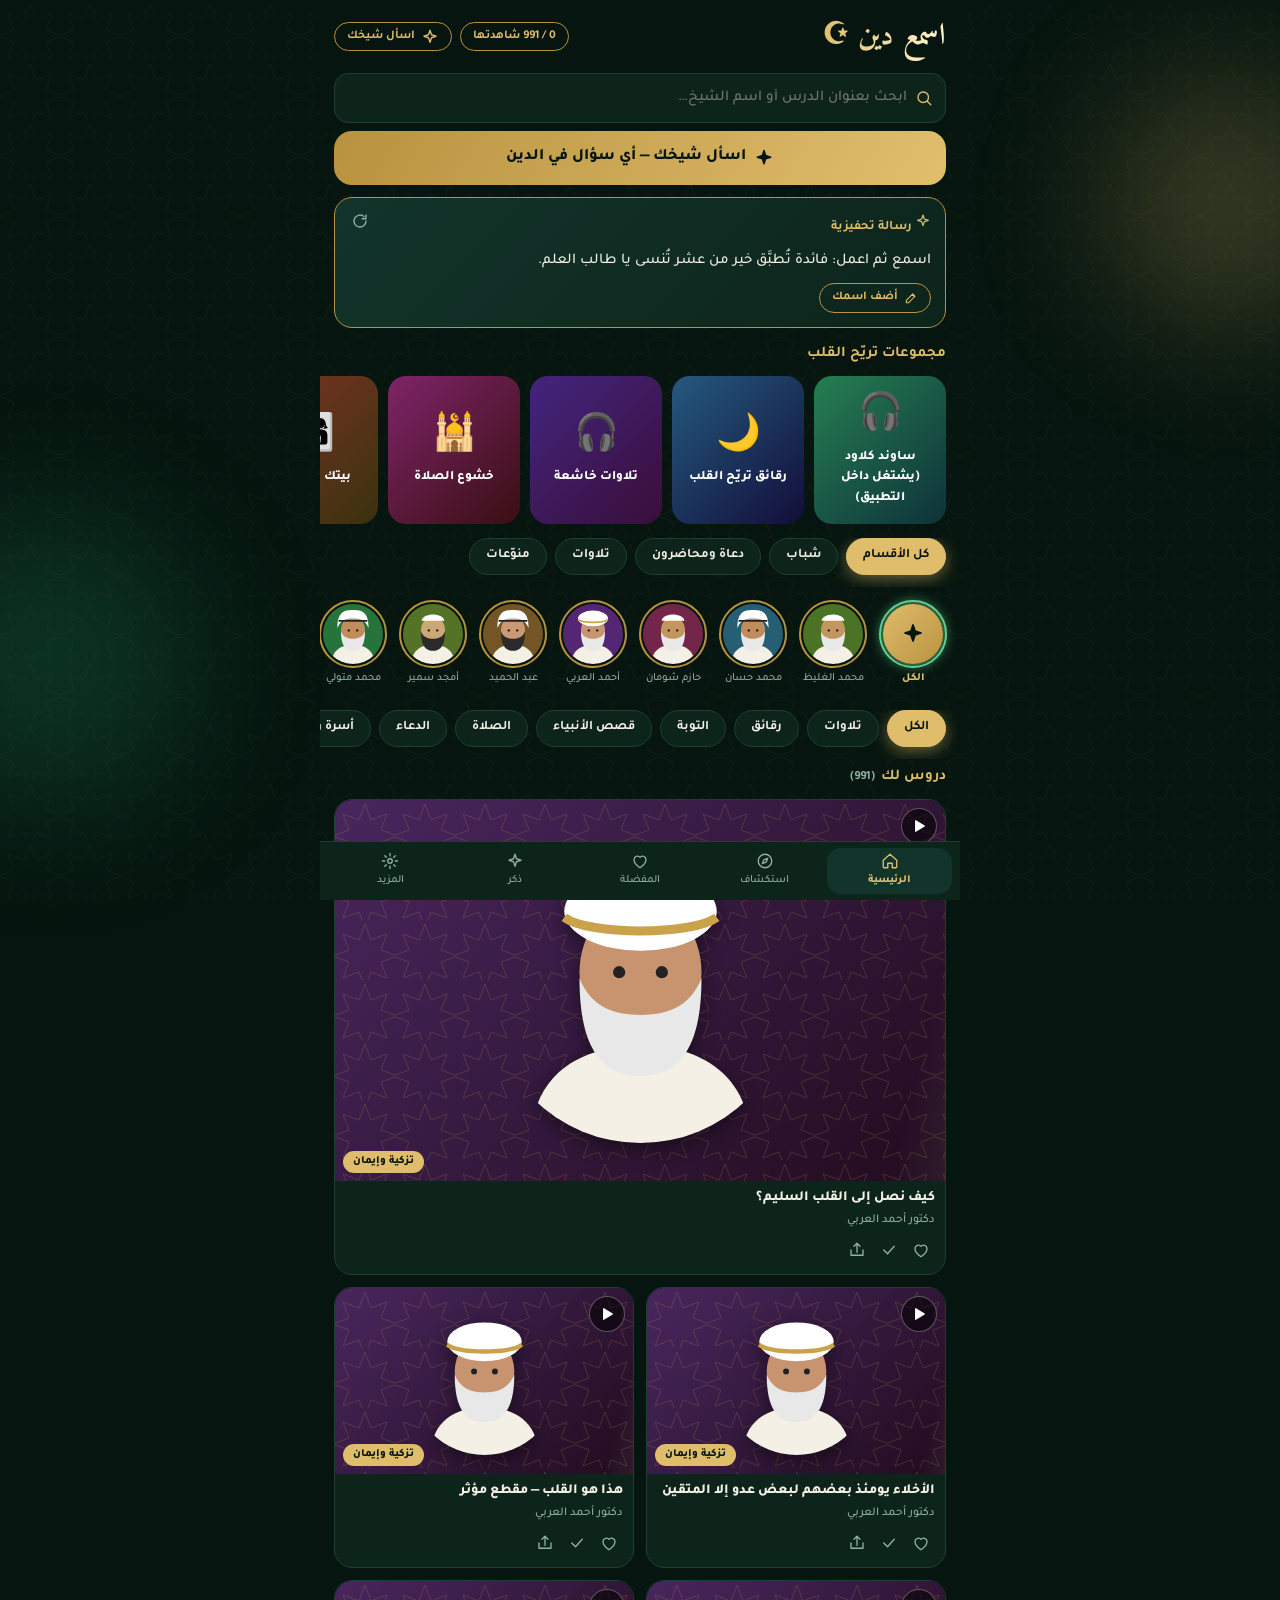
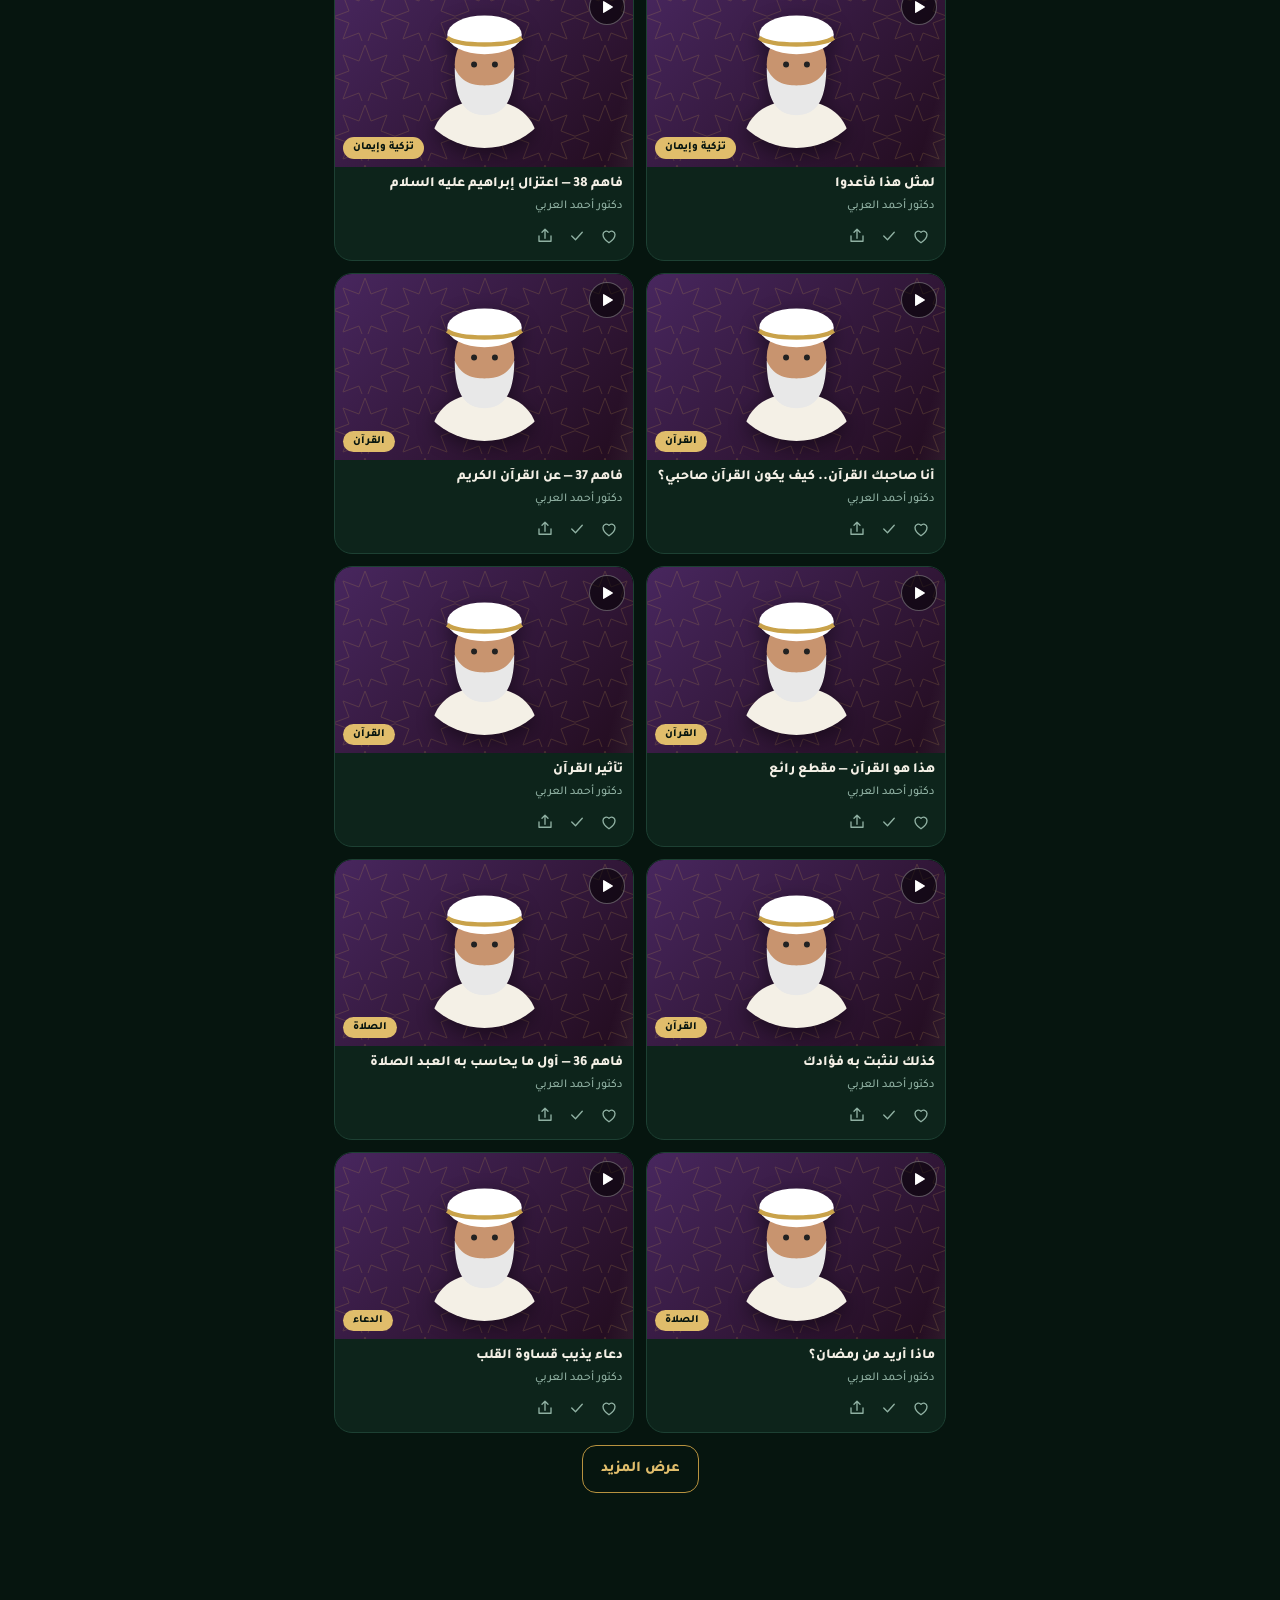
==== commit 04d2706d: "Add files via upload" ====
--- a/index.html
+++ b/index.html
@@ -1,5965 +1,215 @@
 <!DOCTYPE html>
-<html lang="ar" dir="rtl">
+<html lang="ar" dir="rtl" data-theme="dark">
 <head>
 <meta charset="utf-8">
 <meta name="viewport" content="width=device-width, initial-scale=1, viewport-fit=cover">
-<meta name="theme-color" content="#0b0f0d">
-<meta name="apple-mobile-web-app-capable" content="yes">
-<link rel="manifest" href="manifest.webmanifest">
-<link rel="icon" href="icon-192.png">
-<link rel="apple-touch-icon" href="icon-192.png">
 <title>اسمع دين</title>
-<link href="https://fonts.googleapis.com/css2?family=Amiri:wght@700&display=swap" rel="stylesheet">
+<meta name="theme-color" content="#0b0f0d"><link rel="manifest" href="manifest.webmanifest"><link rel="icon" href="icon-192.png"><link rel="apple-touch-icon" href="icon-192.png">
+<link href="https://fonts.googleapis.com/css2?family=Tajawal:wght@400;500;700;800&family=Amiri:wght@700&display=swap" rel="stylesheet">
 <style>
-:root{--bg:#0b0f0d;--card:#141b18;--line:#232d29;--gold:#d9b86c;--txt:#f3efe4;--mut:#8fa39b;--ok:#5fcf8f;--red:#ff5d6c}
-*{box-sizing:border-box;margin:0;font-family:system-ui,"Segoe UI",Tahoma,sans-serif;-webkit-tap-highlight-color:transparent}
-body{background:var(--bg);color:var(--txt);max-width:620px;margin:auto;padding-bottom:calc(70px + env(safe-area-inset-bottom))}
-button{cursor:pointer;color:inherit;background:none;border:0;font-size:inherit}
-.top{position:sticky;top:0;z-index:20;background:var(--bg);border-bottom:1px solid var(--line);padding:10px 14px;padding-top:calc(10px + env(safe-area-inset-top));display:flex;align-items:center;justify-content:space-between;gap:8px}
-.logo{font-family:Amiri,serif;font-size:30px;font-weight:700;line-height:1.2;background:linear-gradient(90deg,#d9b86c,#fff3c4,#d9b86c);background-size:200% 100%;-webkit-background-clip:text;background-clip:text;color:transparent;animation:sh 5s linear infinite}
+:root{--bg:#f5efdf;--card:#fffaf0;--card2:#f0e7cf;--line:#e0d2ae;--gold:#8a6414;--gold2:#b8862a;--txt:#16261f;--mut:#617268;--on:#fff;--ok:#1f9d63;--red:#d6455a;--pt:url("data:image/svg+xml,%3Csvg xmlns='http://www.w3.org/2000/svg' width='60' height='60'%3E%3Cpath d='M30 4l6 16 16-6-6 16 16 6-16 6 6 16-16-6-6 16-6-16-16 6 6-16-16-6 16-6-6-16 16 6z' fill='none' stroke='%23c9a24a'/%3E%3C/svg%3E");box-sizing:border-box;padding-top:env(safe-area-inset-top,0px);padding-bottom:env(safe-area-inset-bottom,0px)}
+@media (prefers-color-scheme:dark){:root:not([data-theme="light"]){--bg:#06150f;--card:#0d241b;--card2:#12342a;--line:#1d4033;--gold:#e0bd6b;--gold2:#b8923f;--txt:#f4f0e6;--mut:#8fb0a2;--on:#06150f;--ok:#5fcf8f;--red:#ff6b7a}}
+:root[data-theme="dark"]{--bg:#06150f;--card:#0d241b;--card2:#12342a;--line:#1d4033;--gold:#e0bd6b;--gold2:#b8923f;--txt:#f4f0e6;--mut:#8fb0a2;--on:#06150f;--ok:#5fcf8f;--red:#ff6b7a}
+html{scroll-padding-top:env(safe-area-inset-top,0px);background:var(--bg)}
+*{box-sizing:border-box;-webkit-tap-highlight-color:transparent}
+body{margin:0 auto;max-width:640px;min-height:100%;background:var(--bg);color:var(--txt);font:500 15px/1.6 Tajawal,system-ui,"Segoe UI",Tahoma,sans-serif;padding-bottom:96px}
+body::before{content:"";position:fixed;inset:0 0 auto;height:env(safe-area-inset-top,0px);background:var(--bg);z-index:30}
+body::after{content:"";position:fixed;inset:0;background:var(--pt);opacity:.06;pointer-events:none;z-index:0}
+header,main,nav{position:relative;z-index:1}
+button{font:inherit;color:inherit;cursor:pointer}
+header{position:sticky;top:env(safe-area-inset-top,0px);z-index:20;background:var(--bg);padding:10px 14px 8px}
+.top{display:flex;align-items:center;gap:8px}
+.logo{font:700 30px Amiri,serif;color:var(--gold);margin-inline-end:auto}
+.pill{display:inline-flex;align-items:center;gap:6px;border:1px solid var(--gold2);background:transparent;color:var(--gold);border-radius:99px;padding:4px 12px;font-size:12px;font-weight:700}
+.sb{display:flex;align-items:center;gap:8px;margin-top:10px;background:var(--card);border:1px solid var(--line);border-radius:14px;padding:0 12px;color:var(--gold)}
+.sb input{flex:1;background:none;border:0;outline:0;color:var(--txt);font:inherit;padding:12px 0;min-width:0}
+.st{display:flex;gap:14px;overflow-x:auto;padding:8px 14px 14px;scrollbar-width:none}
+.s{flex:none;width:66px;text-align:center;font-size:11px;color:var(--mut);background:none;border:0;padding:0}
+.s i{display:grid;place-items:center;width:60px;height:60px;border-radius:50%;margin:0 auto 6px;background:hsl(var(--h) 50% 30%);color:#fff;font:700 26px Amiri,serif;outline:2.5px solid var(--gold2);outline-offset:2px;font-style:normal}
+.s.on i{outline-color:var(--ok);box-shadow:0 0 14px var(--ok)}.s.on{color:var(--gold);font-weight:800}
+.s.all i{background:linear-gradient(135deg,var(--gold),var(--gold2));color:var(--on)}
+.bn{margin:0 14px 14px;border:1px solid var(--gold2);border-radius:18px;padding:12px 14px;background:linear-gradient(135deg,var(--card2),var(--card))}
+.bh{display:flex;justify-content:space-between;align-items:center;color:var(--gold);font-size:13px;font-weight:700}
+.bh span,.bn .pill{gap:6px}.bn p{margin:8px 0 10px;font-size:15px}
+.bn button.r{background:none;border:0;color:var(--mut);padding:2px}
+.ch{display:flex;gap:8px;overflow-x:auto;padding:0 14px 12px;scrollbar-width:none}
+.c{flex:none;border:1px solid var(--line);background:var(--card);border-radius:99px;padding:7px 16px;font-size:13px;font-weight:700;color:var(--txt)}
+.c.on{background:var(--gold);color:var(--on);border-color:var(--gold)}
+h3{margin:6px 14px 10px;font-size:15px;color:var(--gold);display:flex;align-items:center;gap:6px}
+.grid{display:grid;grid-template-columns:1fr 1fr;gap:12px;padding:0 14px}
+.rowx{display:flex;gap:12px;overflow-x:auto;padding:0 14px 14px;scrollbar-width:none}.rowx .card{flex:none;width:210px}
+.card{background:var(--card);border:1px solid var(--line);border-radius:18px;overflow:hidden;min-width:0}
+.card.big{grid-column:1/-1}
+.th{position:relative;aspect-ratio:16/10;overflow:hidden;cursor:pointer;background:#000}
+.art{position:absolute;inset:0;display:grid;place-items:center;background:linear-gradient(135deg,hsl(var(--h) 42% 26%),hsl(calc(var(--h) + 35) 48% 9%))}
+.art::before{content:"";position:absolute;inset:0;background:var(--pt);opacity:.2}
+.art b{position:relative;font:700 60px Amiri,serif;color:#f6e3a1;text-shadow:0 2px 14px rgba(0,0,0,.5)}
+.th img{position:absolute;inset:0;width:100%;height:100%;object-fit:cover}
+.pb{position:absolute;top:8px;inset-inline-start:8px;width:36px;height:36px;border-radius:50%;background:rgba(0,0,0,.55);color:#fff;display:grid;place-items:center;border:1px solid rgba(255,255,255,.3)}
+.bd{position:absolute;bottom:8px;inset-inline-end:8px;background:var(--gold);color:var(--on);border-radius:99px;font-size:11px;font-weight:800;padding:2px 10px}
+.ok{position:absolute;top:8px;inset-inline-end:8px;background:var(--ok);color:#fff;border-radius:50%;width:24px;height:24px;display:grid;place-items:center}
+.mt{padding:8px 10px 10px}.tt{font-weight:800;font-size:14px;line-height:1.4;display:-webkit-box;-webkit-line-clamp:2;-webkit-box-orient:vertical;overflow:hidden}
+.sc{color:var(--mut);font-size:12px;margin-top:2px}
+.ac{display:flex;gap:4px;margin-top:6px;color:var(--mut)}
+.ib{background:none;border:0;padding:5px;border-radius:10px;color:inherit;display:inline-flex;align-items:center;gap:4px;font-size:12px}
+.ib.on{color:var(--red)}.ib.ck.on{color:var(--ok)}
+.btn{display:inline-flex;align-items:center;justify-content:center;gap:6px;border:0;border-radius:14px;padding:11px 18px;background:var(--gold);color:var(--on);font-weight:800}
+.btn.o{background:transparent;border:1px solid var(--gold2);color:var(--gold)}.btn.d{background:transparent;border:1px solid var(--red);color:var(--red)}
+.emp{text-align:center;padding:50px 24px;color:var(--mut)}.emp b{display:block;font:700 22px Amiri,serif;color:var(--gold);margin:12px 0 6px}
+.mo{display:block;margin:12px auto}
+nav{position:fixed;bottom:0;inset-inline:0;max-width:640px;margin:0 auto;z-index:25;display:flex;background:var(--card);border-top:1px solid var(--line);padding:6px 8px calc(6px + env(safe-area-inset-bottom,0px))}
+nav button{flex:1;background:none;border:0;color:var(--mut);display:flex;flex-direction:column;align-items:center;gap:2px;font-size:11px;padding:4px 0;border-radius:14px}
+nav button.on{color:var(--gold);font-weight:800;background:var(--card2)}
+.sh{position:fixed;inset:0;z-index:50;background:rgba(0,0,0,.65);display:none}.sh.on{display:flex;align-items:flex-end;justify-content:center}
+.in{background:var(--bg);width:100%;max-width:640px;max-height:95%;overflow:auto;border-radius:22px 22px 0 0;padding:12px 14px calc(18px + env(safe-area-inset-bottom,0px));border:1px solid var(--line)}
+.hd{display:flex;align-items:center;gap:8px;margin-bottom:10px}.hd b{flex:1;font-size:15px}
+.vid{position:relative;aspect-ratio:16/9;border-radius:16px;overflow:hidden;background:#000}.vid iframe{position:absolute;inset:0;width:100%;height:100%;border:0}
+.vid .art b{font-size:90px}.vid .cta{position:absolute;inset:auto 0 14px;text-align:center}
+.pt{font-weight:800;font-size:17px;margin:12px 0 2px}
+.un{display:flex;gap:10px;align-items:center;padding:6px 0;cursor:pointer}.un .th{width:112px;flex:none;border-radius:12px;aspect-ratio:16/10}.un .th .art b{font-size:30px}
+.box{background:var(--card);border:1px solid var(--line);border-radius:16px;padding:12px 14px;margin:0 14px 12px}
+.stt{display:grid;grid-template-columns:repeat(3,1fr);gap:10px;padding:0 14px 12px}
+.stt div{background:var(--card);border:1px solid var(--line);border-radius:16px;text-align:center;padding:12px 4px;font-size:12px;color:var(--mut)}.stt b{display:block;font:700 28px Amiri,serif;color:var(--gold)}
+.box label{display:block;font-size:12px;color:var(--mut);margin:8px 0 4px}
+.box input,.box textarea,.aq{width:100%;background:var(--bg);border:1px solid var(--line);border-radius:12px;color:var(--txt);font:inherit;padding:10px;outline:0}
+.rw{display:flex;align-items:center;justify-content:space-between;gap:10px}
+.sw{width:50px;height:28px;border-radius:99px;background:var(--line);border:0;position:relative;flex:none}.sw::after{content:"";position:absolute;top:3px;inset-inline-end:3px;width:22px;height:22px;border-radius:50%;background:#fff;transition:.2s}.sw.on{background:var(--gold)}.sw.on::after{inset-inline-end:25px}
+.qs{display:flex;flex-direction:column;gap:6px;margin:8px 0}.qs button{text-align:start;background:var(--card);border:1px solid var(--line);border-radius:12px;padding:9px 12px;font-size:13px}
+.ans{white-space:pre-wrap;background:var(--card);border:1px solid var(--line);border-radius:14px;padding:12px;margin:10px 0;min-height:60px;font-size:14px;line-height:1.8}
+.aqr{display:flex;gap:8px}
+#toast{position:fixed;bottom:100px;left:50%;transform:translateX(-50%);background:var(--gold);color:var(--on);padding:9px 18px;border-radius:99px;font-weight:800;z-index:90;display:none;max-width:90%}
+@keyframes up{from{opacity:0;transform:translateY(18px)}to{opacity:1;transform:none}}
+@keyframes fl{50%{transform:translateY(-6px)}}
 @keyframes sh{to{background-position:200% 0}}
-@media (prefers-reduced-motion:reduce){.logo{animation:none}}
-.inst{background:#d4af37;color:#07100d;font-weight:700;border-radius:12px;padding:8px 12px;font-size:13px}
-.stories,.chips{display:flex;overflow-x:auto;scrollbar-width:none}
-.stories::-webkit-scrollbar,.chips::-webkit-scrollbar{display:none}
-.stories{gap:14px;padding:12px 14px;border-bottom:1px solid var(--line)}
-.st{flex:none;width:68px;text-align:center;font-size:11px;color:var(--mut);cursor:pointer}
-.ring{width:64px;height:64px;border-radius:50%;padding:3px;background:linear-gradient(135deg,#d9b86c,#5fcf8f);margin:auto}
-.ring.seen{background:#2a3631}
-.st.on .ring{box-shadow:0 0 0 2px var(--bg),0 0 0 4px var(--gold)}
-.av{position:relative;width:100%;height:100%;border-radius:50%;border:3px solid var(--bg);background:#1c2b25;color:var(--gold);display:grid;place-items:center;font-size:22px;font-weight:700;overflow:hidden}
-.av img{position:absolute;inset:0;width:100%;height:100%;object-fit:cover}
-.st span{display:block;margin-top:5px;white-space:nowrap;overflow:hidden;text-overflow:ellipsis}
-.chips{gap:8px;padding:10px 14px}
-.chip{flex:none;padding:7px 13px;border-radius:18px;background:var(--card);border:1px solid var(--line);font-size:13px;cursor:pointer}
-.chip.on{background:var(--gold);color:#17140a;border-color:var(--gold);font-weight:700}
-.post{border-bottom:1px solid var(--line);padding-bottom:10px;margin-bottom:6px}
-.ph{display:flex;align-items:center;gap:10px;padding:10px 14px}
-.ph .ring{width:38px;height:38px;padding:2px;margin:0}.ph .av{font-size:15px;border-width:2px}
-.pn b{font-size:14px;display:block}.pn small{color:var(--gold);font-size:12px}
-.th{position:relative;aspect-ratio:16/9;background:#18231f;cursor:pointer;overflow:hidden}
-.th img{position:absolute;inset:0;width:100%;height:100%;object-fit:cover}
-.th .pl{position:absolute;inset:0;display:grid;place-items:center;font-size:44px;color:#fff;text-shadow:0 2px 12px #000a}
-.bd{position:absolute;top:8px;right:8px;background:#000b;color:#fff;font-size:11px;padding:3px 8px;border-radius:10px;z-index:3}
-.bd.w{right:auto;left:8px;background:var(--ok);color:#0b2417;font-weight:700}
-.post.done .th img{opacity:.45}
-.ac{display:flex;gap:6px;padding:8px 10px 0}
-.ac button{font-size:24px;padding:4px 8px}.ac button.on.s{color:var(--red)}.ac button.on.w{color:var(--ok)}
-.tt{padding:2px 14px;font-size:15px;line-height:1.7}
-.grid{display:grid;grid-template-columns:repeat(3,1fr);gap:2px}
-.gi{position:relative;aspect-ratio:1;background:#18231f;overflow:hidden;cursor:pointer}
-.gi img{position:absolute;inset:0;width:100%;height:100%;object-fit:cover}
-.gi.done img{opacity:.4}
-.gt{position:absolute;inset:auto 0 0;padding:14px 5px 5px;font-size:10.5px;line-height:1.35;background:linear-gradient(transparent,#000c);text-align:center}
-.search{margin:10px 14px;display:block;width:calc(100% - 28px);padding:11px 14px;border-radius:12px;background:var(--card);border:1px solid var(--line);color:var(--txt);font-size:15px}
-.nav{position:fixed;bottom:0;left:0;right:0;max-width:620px;margin:auto;background:#0b0f0def;border-top:1px solid var(--line);display:flex;padding-bottom:env(safe-area-inset-bottom);z-index:30}
-.nav button{flex:1;padding:11px 0 9px;font-size:11px;color:var(--mut);display:flex;flex-direction:column;align-items:center;gap:2px}
-.nav i{font-style:normal;font-size:22px}.nav button.on{color:var(--gold)}
-.empty{text-align:center;color:var(--mut);padding:50px 20px;line-height:1.9}
-.sec{padding:14px}.sec h2{font-size:16px;color:var(--gold);margin-bottom:10px}
-.stat{display:flex;gap:10px;margin-bottom:14px}.stat div{flex:1;background:var(--card);border-radius:14px;padding:14px 6px;text-align:center}
-.stat b{display:block;font-size:22px;color:var(--gold)}.stat small{color:var(--mut);font-size:12px}
-.row{display:block;width:100%;text-align:right;background:var(--card);border-radius:14px;padding:14px;margin-bottom:8px;font-size:15px}
-.gold{background:var(--gold);color:#17140a;font-weight:700;border-radius:12px;padding:12px;width:100%;margin-top:6px;display:block;text-align:center}
-.gold.o{background:transparent;border:1px solid var(--gold);color:var(--gold)}
-.more{display:block;margin:14px auto;padding:11px 26px;border:1px solid var(--gold);border-radius:14px;color:var(--gold);font-weight:700}
-.back{font-size:22px;padding:4px 10px}
-#ov{position:fixed;inset:0;background:var(--bg);z-index:50;display:none;overflow-y:auto}
-#ov .bar{display:flex;align-items:center;gap:6px;padding:8px;padding-top:calc(8px + env(safe-area-inset-top));position:sticky;top:0;background:var(--bg);z-index:2}
-#pbox{position:relative;aspect-ratio:16/9;background:#000;max-width:620px;margin:auto}
-#pbox iframe,#pbox>div{position:absolute;inset:0;width:100%;height:100%;border:0}
-#ov .in{max-width:620px;margin:auto}
-.nx{display:flex;gap:10px;padding:8px 14px;align-items:center;cursor:pointer}
-.nm{position:relative;width:120px;aspect-ratio:16/9;border-radius:8px;overflow:hidden;flex:none;background:#18231f}
-.nm img{position:absolute;inset:0;width:100%;height:100%;object-fit:cover}
-.nx .t{font-size:14px;line-height:1.6}.nx small{color:var(--mut);display:block;font-size:12px}
-.toast{position:fixed;bottom:84px;left:50%;transform:translateX(-50%);background:var(--ok);color:#0b2417;padding:9px 18px;border-radius:20px;font-weight:700;display:none;z-index:99;font-size:14px;white-space:nowrap}
-/* ===== حركات ===== */
-@keyframes up{from{opacity:0;transform:translateY(14px)}to{opacity:1;transform:none}}
-@keyframes pop{40%{transform:scale(1.5)}100%{transform:scale(1)}}
-@keyframes shim{to{background-position:-200% 0}}
-.pg>*{animation:up .38s cubic-bezier(.2,.8,.2,1) both}
-.pg>*:nth-child(2){animation-delay:.05s}.pg>*:nth-child(3){animation-delay:.1s}.pg>*:nth-child(n+4){animation-delay:.15s}
-.th,.gi,.nm{background:linear-gradient(100deg,#18231f 30%,#233029 50%,#18231f 70%) 0 0/200% 100%;animation:shim 1.6s linear infinite}
-.th img,.gi img,.nm img{opacity:0;transition:opacity .45s}.th img.ok,.gi img.ok,.nm img.ok{opacity:1}
-.post.done .th img.ok,.gi.done img.ok{opacity:.4}
-.ac button{transition:transform .15s}.ac button:active,.chip:active,.st:active,.row:active,.gold:active{transform:scale(.92)}
-.pop{animation:pop .4s ease}
-.chip,.ring,.st{transition:all .25s}
-.nav button i{transition:transform .25s cubic-bezier(.3,1.6,.5,1)}.nav button.on i{transform:translateY(-3px) scale(1.15)}
-.post{transition:opacity .3s}
-#ov{display:block;visibility:hidden;transform:translateY(100%);opacity:0;transition:transform .4s cubic-bezier(.2,.8,.2,1),opacity .3s,visibility 0s .4s}
-#ov.show{visibility:visible;transform:none;opacity:1;transition-delay:0s}
-.toast{display:block;opacity:0;transform:translate(-50%,16px);transition:.3s;pointer-events:none}.toast.show{opacity:1;transform:translate(-50%,0)}
-.ring.fav{background:linear-gradient(135deg,#ffd76a,#d9b86c,#fff3c4)}
-.fv{position:absolute;bottom:-2px;left:-2px;font-size:13px;background:var(--bg);border-radius:50%;width:20px;height:20px;display:grid;place-items:center;z-index:2}
-.hd{display:flex;flex-direction:column;align-items:center;gap:8px;padding:18px 14px;text-align:center}
-.hd .ring{width:104px;height:104px;padding:4px;position:relative}.hd .av{font-size:40px}
-.hd .row2{display:flex;gap:8px}.hd .row2 button{border:1px solid var(--gold);color:var(--gold);border-radius:12px;padding:8px 14px;font-size:14px;transition:.2s}.hd .row2 button.on{background:var(--gold);color:#17140a;font-weight:700}
-.pk{display:grid;grid-template-columns:repeat(3,1fr);gap:12px;padding:14px}
-.pk .c{text-align:center;font-size:12px;cursor:pointer;transition:transform .2s}.pk .c .ring{width:84px;height:84px}.pk .c.on .ring{box-shadow:0 0 0 3px var(--bg),0 0 0 5px var(--gold);transform:scale(1.06)}
-.pk .c.on::after{content:"⭐"}
-.cvr{position:absolute;inset:0;display:grid;place-items:center;font-size:40px;opacity:.9}
-.so input{margin:6px 0}
-@media (prefers-reduced-motion:reduce){*{animation:none!important;transition:none!important}}
-/* ===== مرحلة ٣: حركات بسيطة كتير ===== */
-@property --a{syntax:'<angle>';initial-value:0deg;inherits:false}
-@keyframes spin{to{--a:360deg}}@keyframes sp{0%{opacity:1}70%{opacity:1}100%{opacity:0;visibility:hidden}}
-@keyframes lg{from{opacity:0;transform:scale(.6) translateY(10px);letter-spacing:8px}to{opacity:1;transform:none}}
-@keyframes pls{0%,100%{transform:scale(1)}50%{transform:scale(1.18)}}@keyframes bh{0%{transform:translate(-50%,-50%) scale(0);opacity:1}40%{transform:translate(-50%,-50%) scale(1.5)}100%{transform:translate(-50%,-90%) scale(1.1);opacity:0}}
-@keyframes fl{0%,100%{transform:translateY(0)}50%{transform:translateY(-7px)}}@keyframes kb{to{transform:scale(1.12)}}
-#splash{position:fixed;inset:0;z-index:99;background:var(--bg);display:grid;place-items:center;animation:sp 1.7s forwards;pointer-events:none}
-#splash .logo{font-size:56px;animation:lg .9s cubic-bezier(.2,.9,.3,1.2) both}
-.stories .ring:not(.seen):not(.fav){background:conic-gradient(from var(--a),#d9b86c,#5fcf8f,#d9b86c);animation:spin 4s linear infinite}
-.th .pl,.hero .pl{animation:pls 2s ease-in-out infinite}
-.post.rv{opacity:0;transform:translateY(28px) scale(.98)}.post.rv.in{opacity:1;transform:none;transition:opacity .55s,transform .55s cubic-bezier(.2,.8,.2,1)}
-.pg>.post{animation:none}
-.th:active img{transform:scale(1.06)}.th img{transition:opacity .45s,transform .5s}
-.bh{position:absolute;left:50%;top:50%;font-size:80px;font-style:normal;z-index:5;pointer-events:none;animation:bh .9s ease-out forwards}
-.pbar{height:3px;background:var(--line)}.pbar i{display:block;height:100%;background:linear-gradient(90deg,var(--gold),var(--ok));transition:width 1s cubic-bezier(.2,.8,.2,1);animation:grow 1.2s ease-out}
-@keyframes grow{from{width:0}}
-.fab{position:fixed;bottom:calc(84px + env(safe-area-inset-bottom));left:16px;width:54px;height:54px;border-radius:50%;background:linear-gradient(135deg,#d9b86c,#b8923f);font-size:26px;box-shadow:0 6px 18px #0008;z-index:25;animation:fl 3s ease-in-out infinite}
-.fab:active{transform:scale(.85) rotate(180deg)}
-.hero{position:relative;margin:12px 14px;aspect-ratio:16/9;border-radius:18px;overflow:hidden;background:#18231f;cursor:pointer}
-.hero>img{position:absolute;inset:0;width:100%;height:100%;object-fit:cover;opacity:0;transition:opacity .5s;animation:kb 9s ease-in-out infinite alternate}.hero>img.ok{opacity:1}
-.hero .cvr{font-size:60px}.hero .pl{position:absolute;inset:0;display:grid;place-items:center;font-size:52px;color:#fff;text-shadow:0 2px 14px #000a}
-.hg{position:absolute;inset:auto 0 0;padding:34px 14px 12px;background:linear-gradient(transparent,#000d);z-index:2;display:flex;flex-direction:column;gap:3px}
-.hg small{color:var(--gold);font-size:12px}.hg b{font-size:16px;line-height:1.5}.hg span{font-size:12px;color:var(--mut)}
-.tcs{padding:10px 14px}.tc{flex:none;position:relative;width:96px;height:64px;border-radius:12px;overflow:hidden;background:var(--card);border:2px solid transparent;display:grid;place-items:end center;cursor:pointer;transition:.25s}
-.tc img{position:absolute;inset:0;width:100%;height:100%;object-fit:cover;opacity:0;transition:opacity .4s}.tc img.ok{opacity:.75}
-.tc span,.tc b{position:relative;z-index:2;font-size:11px;padding:14px 4px 4px;width:100%;text-align:center;background:linear-gradient(transparent,#000c)}.tc b{position:absolute;top:8px;font-size:20px;background:none;color:var(--gold);padding:0}
-.tc.on{border-color:var(--gold);transform:translateY(-3px)}.tc:active{transform:scale(.93)}
-/* ===== تائب ===== */
-@keyframes rise{from{transform:translate(-50%,70px)}to{transform:translate(-50%,0)}}@keyframes rot{to{transform:translateX(-50%) rotate(360deg)}}
-@keyframes flt{0%{transform:translateY(0) rotate(0);opacity:0}15%{opacity:.9}100%{transform:translateY(-260px) rotate(200deg);opacity:0}}
-@keyframes vq{0%,3%{opacity:0;transform:translateY(8px)}8%,30%{opacity:1;transform:none}36%,100%{opacity:0}}
-@keyframes bth{0%,100%{transform:scale(.6)}50%{transform:scale(1.15)}}@keyframes bt1{0%,45%{opacity:1}50%,95%{opacity:0}100%{opacity:1}}@keyframes bt2{0%,45%{opacity:0}50%,95%{opacity:1}100%{opacity:0}}
-@keyframes rg{from{--p:0deg}}@keyframes wig{0%,100%{transform:rotate(0)}25%{transform:rotate(-12deg) scale(1.1)}75%{transform:rotate(12deg) scale(1.1)}}
-@keyframes rpl{to{transform:translate(-50%,-50%) scale(14);opacity:0}}@keyframes cf{from{transform:translate(0,-20px) rotate(0)}to{transform:translate(var(--x),100vh) rotate(720deg);opacity:.2}}
-@keyframes sosp{0%{box-shadow:0 0 0 0 #ff5d6c88}100%{box-shadow:0 0 0 22px #ff5d6c00}}
-@property --p{syntax:'<angle>';initial-value:0deg;inherits:false}
-.tw{position:relative;height:290px;overflow:hidden;background:linear-gradient(#0b1a2b,#1d3a3a 55%,#d9b86c);display:grid;place-items:start center}
-.sun{position:absolute;bottom:-40px;left:50%;width:150px;height:150px;border-radius:50%;background:radial-gradient(#fff6cf,#ffd76a 60%,#d9b86c);box-shadow:0 0 70px 30px #ffd76a77;animation:rise 2.4s cubic-bezier(.2,.8,.2,1) both,pls 4s 2.4s ease-in-out infinite;transform:translateX(-50%)}
-.rays{position:absolute;bottom:-190px;left:50%;width:420px;height:420px;border-radius:50%;background:repeating-conic-gradient(#ffd76a33 0 8deg,transparent 8deg 22deg);transform:translateX(-50%);animation:rot 30s linear infinite}
-.lf{position:absolute;bottom:0;font-style:normal;animation:flt 6s ease-in infinite;opacity:0}
-.twt{position:relative;z-index:2;text-align:center;padding:26px 14px}.twt h1{font-family:Amiri,serif;font-size:32px;color:#fff3c4;animation:up .8s .3s both}
-.vq{position:relative;height:50px;margin-top:10px}.vq p{position:absolute;inset:0;font-family:Amiri,serif;font-size:19px;color:#fff;opacity:0;animation:vq 15s infinite}.vq p:nth-child(2){animation-delay:5s}.vq p:nth-child(3){animation-delay:10s}
-.sosb{position:relative;display:block;width:calc(100% - 28px);margin:14px;padding:16px;border-radius:16px;background:linear-gradient(135deg,#ff5d6c,#d93b4d);color:#fff;font-weight:700;font-size:17px;animation:sosp 1.8s infinite}.sosb:active{transform:scale(.96)}
-.dnc{display:flex;gap:14px;align-items:center;margin:0 14px 6px;padding:14px;background:var(--card);border-radius:18px}
-.dr{flex:none;width:116px;height:116px;border-radius:50%;background:conic-gradient(var(--gold) var(--p),var(--line) 0);display:grid;place-items:center;animation:rg 1.6s ease-out}
-.dr>div{width:96px;height:96px;border-radius:50%;background:var(--card);display:grid;place-items:center;align-content:center}.dr b{font-size:34px;color:var(--gold)}.dr small{font-size:11px;color:var(--mut)}
-.dt{flex:1;display:grid;gap:6px;font-size:14px;line-height:1.7}.dt small{color:var(--mut)}.dt .gold{margin-top:2px;padding:9px;font-size:13px}
-.stp{display:flex;gap:12px;align-items:center;background:var(--card);border-radius:14px;padding:12px;margin-bottom:8px}.stp i{font-style:normal;font-size:30px;animation:wig 3s ease-in-out infinite}.stp b{display:block;color:var(--gold)}.stp small{color:var(--mut);font-size:13px;line-height:1.6}
-.sols{display:grid;grid-template-columns:repeat(2,1fr);gap:8px}.sol{background:var(--card);border:1px solid var(--line);border-radius:14px;padding:14px 8px;text-align:center;font-size:14px;cursor:pointer;transition:.25s}.sol i{display:block;font-style:normal;font-size:28px;margin-bottom:4px}.sol.on{background:var(--gold);color:#17140a;font-weight:700;border-color:var(--gold)}.sol:active{transform:scale(.93)}
-.dnc.rv,.stp.rv,.sol.rv{opacity:0;transform:translateY(24px)}.dnc.in,.stp.in,.sol.in{opacity:1;transform:none;transition:.5s}
-#sos{position:fixed;inset:0;z-index:70;background:radial-gradient(#10302a,#06100d);visibility:hidden;opacity:0;transform:scale(1.08);transition:.4s;overflow:auto}#sos.show{visibility:visible;opacity:1;transform:none}
-.sc{display:grid;justify-items:center;gap:16px;padding:10px 20px 40px;text-align:center}.sc h2{font-family:Amiri,serif;color:var(--gold);font-size:24px}.sc p{font-family:Amiri,serif;font-size:20px}
-.br{position:relative;width:150px;height:150px;border-radius:50%;background:radial-gradient(#5fcf8f55,#d9b86c22);border:2px solid var(--gold);display:grid;place-items:center;animation:bth 8s ease-in-out infinite}.br span{position:absolute;font-size:20px;color:#fff3c4}.b1{animation:bt1 8s infinite}.b2{animation:bt2 8s infinite}
-.tsb{position:relative;overflow:hidden;width:190px;height:190px;border-radius:50%;background:linear-gradient(135deg,#d9b86c,#b8923f);color:#17140a;display:grid;place-items:center;align-content:center;box-shadow:0 10px 40px #d9b86c55;user-select:none}.tsb b{font-size:52px}.tsb small{font-weight:700}.tsb:active{transform:scale(.95)}
-.rp{position:absolute;width:20px;height:20px;border-radius:50%;background:#fff8;transform:translate(-50%,-50%);animation:rpl .7s ease-out forwards;pointer-events:none}
-.cf{position:fixed;inset:0;z-index:95;pointer-events:none;overflow:hidden}.cf i{position:absolute;top:0;width:9px;height:14px;border-radius:2px;animation:cf 2s ease-in forwards}
-/* ===== قصص: مشاهد ===== */
-@keyframes wl{to{transform:translateX(-72px)}}@keyframes wr{to{transform:translateX(72px)}}@keyframes pth{from{opacity:0;transform:scaleY(0)}to{opacity:1;transform:none}}
-@keyframes bob{0%,100%{transform:translateY(0) rotate(-5deg)}50%{transform:translateY(-8px) rotate(5deg)}}@keyframes rn{to{background-position:-40px 80px}}
-@keyframes wv{to{transform:translateX(-50px)}}@keyframes fr{0%,100%{transform:scale(1)}50%{transform:scale(1.2,.9)}}@keyframes cool{to{filter:hue-rotate(170deg) saturate(.8) brightness(1.25)}}
-@keyframes snw{from{transform:translateY(-30px) rotate(0);opacity:0}30%{opacity:1}to{transform:translateY(160px) rotate(300deg);opacity:0}}
-@keyframes swim{0%{transform:translateX(130%)}100%{transform:translateX(-130%)}}@keyframes bbl{from{transform:translateY(40px);opacity:0}30%{opacity:.9}to{transform:translateY(-150px);opacity:0}}
-@keyframes cap{0%,50%{opacity:0;transform:translateY(8px)}70%,100%{opacity:1;transform:none}}@keyframes twk{0%,100%{opacity:.25;transform:scale(.7)}50%{opacity:1;transform:scale(1.2)}}
-@keyframes zz{from{transform:translate(0,0);opacity:0}30%{opacity:1}to{transform:translate(20px,-50px);opacity:0}}@keyframes orb{to{transform:rotate(360deg)}}
-@keyframes cd{to{transform:translateX(-380px)}}@keyframes fly{0%{transform:translate(380px,110px) scale(.7)}50%{transform:translate(160px,30px) scale(1.1) rotate(-8deg)}100%{transform:translate(-60px,90px) scale(.8)}}
-@keyframes spk{to{transform:translate(var(--x),var(--y)) scale(1.4);opacity:0}}
-.qc{margin:0 14px 18px}.qc.rv{opacity:0;transform:translateY(24px)}.qc.in{opacity:1;transform:none;transition:.6s}
-.scn{position:relative;aspect-ratio:16/9;border-radius:18px;overflow:hidden;cursor:pointer;background:#10302a;isolation:isolate;box-shadow:0 8px 24px #0006}.scn *{animation-play-state:paused}.scn.go *{animation-play-state:running}.scn.nr *{animation:none!important}
-.scn i,.scn u,.scn p{position:absolute;font-style:normal;text-decoration:none;margin:0}
-.qt{position:absolute;inset:auto 0 0;z-index:5;padding:30px 14px 10px;background:linear-gradient(transparent,#000d)}.qt b{font-family:Amiri,serif;font-size:21px;color:#fff3c4;display:block}.qt small{color:var(--gold);font-size:12px}
-.qp{position:absolute;z-index:6;top:10px;left:10px;width:44px;height:44px;border-radius:50%;background:var(--gold);color:#17140a;font-size:18px;animation:pls 2s infinite}
-.ay{font-family:Amiri,serif;font-size:18px;line-height:1.9;color:var(--gold);padding:10px 4px 4px}.nov{color:var(--mut);display:block;padding:4px}
-.spk{position:absolute;z-index:9;pointer-events:none;animation:spk .9s ease-out forwards}
-.s-sea{background:linear-gradient(#78c6e8,#1b6fa8)}.s-sea .wall{top:0;bottom:0;width:50%;background:linear-gradient(#0e4d85,#07264a);border-radius:0 0 40% 40%/0 0 22px 22px;animation:wl 2.4s .3s cubic-bezier(.3,.7,.3,1) forwards}.s-sea .wall.l{left:0;border-radius:0 0 22px 0}.s-sea .wall.r{right:0;border-radius:0 0 0 22px;animation-name:wr}.s-sea .pth{left:40%;width:20%;bottom:0;top:30%;background:linear-gradient(#e8d29a,#b9965a);transform-origin:bottom;opacity:0;animation:pth 1.6s 1.2s forwards;z-index:0}.s-sea .sun{top:8px;right:16px;font-size:30px;animation:pls 4s infinite}.s-sea .fsh{top:30%;font-size:20px;z-index:2;animation:swim 6s linear infinite}.s-sea .f2{top:60%;animation-duration:8s;animation-delay:1s}
-.s-ark{background:linear-gradient(#37475a,#1a2430)}.s-ark .rain{inset:0;background:repeating-linear-gradient(105deg,transparent 0 6px,#9fd0ff66 6px 7px);background-size:40px 80px;animation:rn .5s linear infinite}.s-ark .cld{font-size:42px;top:6px;animation:cd 14s linear infinite}.s-ark .c1{right:-30px}.s-ark .c2{right:140px;animation-duration:20s}.s-ark .ark{font-size:64px;left:36%;top:30%;animation:bob 3s ease-in-out infinite;z-index:2}.s-ark .wav{left:-10%;right:-10%;height:40px;bottom:-10px;border-radius:50% 50% 0 0;background:#2a6fa5cc;animation:wv 3s ease-in-out infinite alternate}.s-ark .w2{bottom:-22px;background:#1b4f7c;animation-duration:2.2s}
-.s-fire{background:radial-gradient(#5a2a12,#1c0d08)}.s-fire .fire{font-size:76px;left:42%;top:30%;animation:fr 1s infinite,cool 4s 1s forwards}.s-fire .f2{font-size:50px;left:30%;top:46%;animation-delay:.3s,1.6s}.s-fire .snw{font-size:24px;top:0;animation:snw 3.5s ease-in infinite}.s-fire .s1{left:25%}.s-fire .s2{left:50%;animation-delay:1s}.s-fire .s3{left:70%;animation-delay:2s}
-.s-whale{background:linear-gradient(#06182c,#010710)}.s-whale .glow{left:50%;top:20%;width:90px;height:90px;border-radius:50%;background:radial-gradient(#fff3c488,transparent 70%);transform:translateX(-50%);animation:pls 3s infinite}.s-whale .whl{font-size:80px;top:28%;left:0;animation:swim 11s linear infinite reverse}.s-whale .bub{font-size:18px;bottom:0;animation:bbl 4s ease-in infinite}.s-whale .b1{left:20%}.s-whale .b2{left:55%;animation-delay:1.4s}.s-whale .b3{left:80%;animation-delay:2.4s}.s-whale .cap{top:12px;width:100%;text-align:center;color:#fff3c4;font-family:Amiri,serif;font-size:22px;animation:cap 5s infinite}
-.s-cave{background:linear-gradient(#0a1030,#1b2b55)}.s-cave .moon{top:10px;right:20px;font-size:34px;animation:bob 6s infinite}.s-cave .tw{font-size:14px;animation:twk 2s infinite}.s-cave .t1{top:16%;left:20%}.s-cave .t2{top:30%;left:45%;animation-delay:.7s}.s-cave .t3{top:12%;left:68%;animation-delay:1.3s}.s-cave .cav{left:22%;right:22%;bottom:0;top:38%;border-radius:50% 50% 0 0;background:radial-gradient(#ffd76a55,#05060c 70%);border:6px solid #2b2f3d}.s-cave .zz{left:50%;bottom:28%;font-size:26px;animation:zz 3s infinite}
-.s-yusuf{background:radial-gradient(#26305e,#0a0d22)}.s-yusuf .sun{top:12px;right:18px;font-size:34px;animation:pls 3s infinite}.s-yusuf .moon{top:12px;left:18px;font-size:34px;animation:pls 3.4s infinite}.s-yusuf .orb{position:absolute;left:50%;top:50%;width:0;height:0;animation:orb 16s linear infinite}.s-yusuf .st{font-size:20px;left:0;top:0;transform:rotate(var(--a)) translateY(-64px);animation:twk 2s infinite}
-.s-bird{background:linear-gradient(#7cc5f0,#e9f6ff)}.s-bird .sun{top:8px;right:16px;font-size:34px;animation:pls 4s infinite}.s-bird .cld{font-size:44px;top:14%;animation:cd 16s linear infinite}.s-bird .c1{right:-30px}.s-bird .c2{right:120px;top:40%;animation-duration:24s}.s-bird .brd{font-size:36px;left:0;top:0;animation:fly 6s ease-in-out infinite;z-index:2}
-
-#me{display:flex;align-items:center;gap:6px;background:none;border:0;color:var(--gold);font:700 12px inherit}
-#me .pf{width:34px;height:34px;border-radius:50%;display:grid;place-items:center;font:700 17px Amiri,serif;color:#1a1405;background:conic-gradient(from var(--a),#d9b86c,#5fcf8f,#d9b86c);animation:spin 4s linear infinite;overflow:hidden;border:2px solid transparent}
-#me .pf img{width:100%;height:100%;object-fit:cover;border-radius:50%}
-#me .nm span{display:inline-block;animation:nw 2.4s ease-in-out infinite}@keyframes nw{50%{transform:translateY(-3px);color:#fff}}
-#ask{position:fixed;bottom:84px;left:14px;z-index:40;border:0;border-radius:99px;padding:11px 16px;background:linear-gradient(120deg,#a9741a,#d9b86c,#fff1b8,#a9741a);background-size:300% 100%;animation:sh 5s linear infinite;color:#1a1405;font-weight:800}
-.xs{position:fixed;inset:0;z-index:120;background:#000a;display:none;align-items:flex-end}.xs.on{display:flex}
-.xs .in{width:100%;max-width:620px;margin:auto;max-height:85vh;overflow:auto;background:var(--bg);border-radius:22px 22px 0 0;padding:16px;border-top:1px solid var(--gold)}
-.xs input{width:100%;padding:12px;border-radius:12px;border:1px solid var(--line);background:var(--card);color:var(--txt);font:inherit;margin:6px 0}
-.xs button.g{border:0;border-radius:12px;padding:10px 16px;background:var(--gold);color:#1a1405;font-weight:800;margin:4px 4px 4px 0}
-.xs .ans{white-space:pre-wrap;line-height:1.9;background:var(--card);border-radius:14px;padding:12px;margin:10px 0}
-.cols{display:flex;gap:10px;overflow-x:auto;padding:4px 14px 12px;scrollbar-width:none}
-.cols button{flex:none;border:0;border-radius:16px;padding:14px 16px;color:#fff;font-weight:800;background:linear-gradient(135deg,hsl(var(--h) 55% 32%),hsl(calc(var(--h) + 40) 60% 14%))}
-.cols button span{display:block;font-size:28px;animation:fl 3s ease-in-out infinite}
-.post.tw,.gi.tw{position:relative;overflow:hidden}
-.post.tw::after,.gi.tw::after{content:"🍃 🌱 🍃";position:absolute;top:-20px;right:10px;font-size:18px;pointer-events:none;animation:twf 6s linear infinite}
-@keyframes twf{to{transform:translateY(330px) rotate(25deg);opacity:0}}
+@keyframes pu{0%,100%{box-shadow:0 0 0 0 rgba(224,189,107,.5)}50%{box-shadow:0 0 0 10px rgba(224,189,107,0)}}
+@keyframes rs{to{opacity:0;transform:translate(-50%,-110px) scale(1.25)}}
+.fresh .card,.fresh .col{animation:up .5s both}.fresh .card:nth-child(2n){animation-delay:.08s}.card:active{transform:scale(.97)}
+.logo{background:linear-gradient(90deg,var(--gold),#fff6cf,var(--gold));background-size:200% 100%;-webkit-background-clip:text;background-clip:text;color:transparent;animation:sh 4s linear infinite}
+.s.on i,.pb{animation:pu 2.2s infinite}
+.art .av{position:relative;height:80%;aspect-ratio:1;border-radius:50%;object-fit:cover;animation:fl 4s ease-in-out infinite;filter:drop-shadow(0 6px 10px rgba(0,0,0,.45))}
+.s i{overflow:hidden}.s i .av{width:100%;height:100%;border-radius:50%;object-fit:cover}
+.ask{width:calc(100% - 28px);margin:0 14px 12px;border:0;border-radius:18px;padding:14px;background:linear-gradient(120deg,var(--gold2),var(--gold),#fff1b8,var(--gold2));background-size:300% 100%;animation:sh 5s linear infinite;color:var(--on);font-weight:800;font-size:16px;display:flex;align-items:center;justify-content:center;gap:8px}
+.cl{display:flex;gap:10px;overflow-x:auto;padding:0 14px 14px;scrollbar-width:none}
+.col{flex:none;width:132px;border:0;border-radius:18px;padding:14px 10px;color:#fff;text-align:center;font-weight:800;font-size:13px;background:linear-gradient(135deg,hsl(var(--h) 55% 32%),hsl(calc(var(--h) + 40) 60% 14%))}.col span{display:block;font-size:36px;animation:fl 3s ease-in-out infinite}
+.zk{text-align:center;padding:20px}.zc{font:700 64px Amiri,serif;color:var(--gold)}.zb{width:210px;height:210px;border-radius:50%;border:0;margin:16px auto;display:flex;flex-direction:column;align-items:center;justify-content:center;gap:6px;background:radial-gradient(circle at 35% 30%,#fff3bf,var(--gold) 45%,var(--gold2));color:#1a1405;font-weight:800;font-size:18px;box-shadow:0 12px 40px rgba(224,189,107,.35);animation:pu 2.5s infinite;transition:transform .1s}.zb:active{transform:scale(.92)}
+.fz{position:fixed;z-index:80;pointer-events:none;font:700 21px Amiri,serif;color:var(--gold);text-shadow:0 2px 8px rgba(0,0,0,.5);white-space:nowrap;animation:rs 1.2s ease-out forwards;transform:translateX(-50%)}
 @media (prefers-reduced-motion:reduce){*{animation:none!important}}
-body::before{content:"";position:fixed;inset:0;pointer-events:none;z-index:0;background:radial-gradient(2px 2px at 20% 30%,#f6e3a1 50%,transparent),radial-gradient(1.5px 1.5px at 70% 20%,#fff 50%,transparent),radial-gradient(2px 2px at 85% 65%,#f6e3a1 50%,transparent),radial-gradient(1.5px 1.5px at 35% 80%,#fff 50%,transparent),radial-gradient(2px 2px at 55% 55%,#d9b86c 50%,transparent);animation:tw2 4s ease-in-out infinite alternate}
-@keyframes tw2{from{opacity:.15}to{opacity:.7}}
-#app{position:relative;z-index:1}
-.post,.gi{transition:transform .25s,box-shadow .25s}.post:hover,.gi:hover{transform:translateY(-3px);box-shadow:0 10px 28px #d9b86c33}.post:active,.gi:active{transform:scale(.98)}
-.top .logo{background:linear-gradient(90deg,#d9b86c,#fff6cf,#5fcf8f,#d9b86c);background-size:300% 100%;-webkit-background-clip:text;background-clip:text;color:transparent;animation:sh 5s linear infinite}
-.pl,.ph .ring{filter:drop-shadow(0 0 8px #d9b86c88)}
-.dk{margin:2px 14px 12px;border-radius:20px;padding:14px;text-align:center;color:#fff;background:linear-gradient(120deg,#0f3d2e,#1d6b4d,#0f3d2e);background-size:250% 100%;animation:sh 8s linear infinite;border:1px solid #d9b86c88}
-.dk b{display:block;font:700 19px Amiri,serif;color:#f6e3a1;min-height:30px;animation:up .6s}
-.dk button{margin-top:8px;border:0;border-radius:99px;padding:9px 20px;font-weight:800;background:radial-gradient(circle at 35% 30%,#fff3bf,#d9b86c);color:#1a1405;animation:pu 2.5s infinite}.dk button:active{transform:scale(.92)}
-.dk small{display:block;color:#cfe8dc;margin-top:6px}
-.fx{position:fixed;z-index:130;pointer-events:none;font-size:22px;animation:rs 1.3s ease-out forwards}
-.cols button{transition:transform .2s}.cols button:active{transform:scale(.92)}
-.ask,#ask{box-shadow:0 8px 24px #d9b86c55}
-#me .nm{white-space:nowrap;max-width:64px;overflow:hidden;text-overflow:ellipsis;background:linear-gradient(90deg,#d9b86c,#fff,#5fcf8f,#d9b86c);background-size:300% 100%;-webkit-background-clip:text;background-clip:text;color:transparent;animation:sh 3s linear infinite}.top .logo{white-space:nowrap;font-size:26px}
-.pcard{display:flex;align-items:center;justify-content:center;gap:10px;margin:2px 14px 12px;padding:12px;border-radius:20px;background:linear-gradient(135deg,#12342a,#0d241b);border:1px solid #d9b86c66}
-.pcard .r{width:58px;height:58px;border-radius:50%;display:grid;place-items:center;font:700 26px Amiri,serif;color:#1a1405;background:conic-gradient(from var(--a),#d9b86c,#5fcf8f,#d9b86c);animation:spin 4s linear infinite;overflow:hidden;background-size:cover}
-.pcard .r.i{background-size:cover;background-position:center;animation:none;border:2px solid #d9b86c}
-.pcard .m{text-align:center;color:#f4f0e6;font-size:12px;flex:1}.pcard .m b{display:block;color:#f6e3a1;font-size:14px}
-.pcard .h{font-size:26px;animation:pls 1.6s infinite}
-.pcard button{border:0;border-radius:99px;padding:6px 14px;background:#d9b86c;color:#1a1405;font-weight:800;margin-top:4px}
-.rails h4{margin:14px 14px 8px;color:var(--gold);font-size:15px;display:flex;justify-content:space-between}
-.rr{display:flex;gap:12px;overflow-x:auto;padding:0 14px 6px;scrollbar-width:none}
-.rc{flex:none;width:176px;border-radius:16px;overflow:hidden;background:var(--card);border:1px solid var(--line);position:relative;animation:up .5s both;transition:transform .2s}.rc:active{transform:scale(.95)}
-.rc .im{position:relative;aspect-ratio:16/10;background:linear-gradient(135deg,#12342a,#06150f);display:grid;place-items:center;font-size:34px;overflow:hidden}
-.rc .im img{position:absolute;inset:0;width:100%;height:100%;object-fit:cover}
-.rc .im::after{content:"▶";position:absolute;right:8px;bottom:8px;width:30px;height:30px;border-radius:50%;background:#000a;color:#fff;display:grid;place-items:center;font-size:12px;animation:pu 2.2s infinite}
-.rc b{display:block;padding:8px 10px 0;font-size:12.5px;line-height:1.5;height:46px;overflow:hidden}.rc small{display:block;padding:0 10px 10px;color:var(--mut);font-size:11px}
-.pav{width:120px;height:120px;border-radius:50%;margin:10px auto;display:grid;place-items:center;font-size:56px;background:conic-gradient(from var(--a),#d9b86c,#5fcf8f,#d9b86c);animation:spin 4s linear infinite;background-size:cover;background-position:center}
-.pav.i{animation:none;border:3px solid #d9b86c}
-.emo{display:flex;gap:8px;justify-content:center;flex-wrap:wrap;margin:8px 0}.emo span{font-size:26px;padding:6px 8px;border-radius:12px;background:var(--card);border:1px solid var(--line)}.emo span:active{transform:scale(.9)}
-.xs label.g{display:inline-block;cursor:pointer}
-.exg{display:grid;grid-template-columns:1fr 1fr 1fr;gap:8px;padding:0 14px 6px}.exg button{border:0;border-radius:14px;padding:12px 4px;color:#fff;font-weight:800;font-size:12px;background:linear-gradient(135deg,hsl(var(--h) 55% 30%),hsl(calc(var(--h) + 40) 60% 14%))}.exg button span{display:block;font-size:24px;animation:fl 3s ease-in-out infinite}
-.rnd{display:block;width:calc(100% - 28px);margin:6px 14px 10px;border:0;border-radius:16px;padding:13px;font-weight:800;background:linear-gradient(120deg,#a9741a,#d9b86c,#fff1b8,#a9741a);background-size:300% 100%;animation:sh 5s linear infinite;color:#1a1405}
-#sf{position:fixed;inset:0;z-index:150;background:#000;display:none}#sf.on{display:block;animation:up .35s both}
-#sf .sl{height:100%;overflow-y:auto;scroll-snap-type:y mandatory;scrollbar-width:none}
-.si{height:100vh;height:100dvh;scroll-snap-align:start;position:relative;display:grid;place-items:center;overflow:hidden;background:radial-gradient(circle at 50% 30%,#12342a,#000 70%)}
-.si .sv{position:relative;width:min(100vw,calc(100dvh*.5625));height:100%;background:#000}.si iframe{width:100%;height:100%;border:0}
-.si .em{position:absolute;inset:0;display:grid;place-items:center;font-size:64px;animation:fl 3s ease-in-out infinite;pointer-events:none}
-.si .sm{position:absolute;bottom:26px;right:14px;left:84px;color:#fff;text-shadow:0 2px 10px #000;pointer-events:none}.si.act .sm{animation:up .6s both}
-.si .sm b{display:block;font-size:15px;line-height:1.6}.si .sm small{color:#f6e3a1}.si .sm i{font-style:normal;background:#d9b86c;color:#1a1405;border-radius:99px;padding:1px 9px;font-size:11px;font-weight:800;margin-inline-end:6px}
-.si .ac{position:absolute;bottom:30px;left:12px;display:flex;flex-direction:column;gap:14px;z-index:3}
-.si .ac button{width:48px;height:48px;border-radius:50%;border:0;background:#0009;color:#fff;font-size:22px;backdrop-filter:blur(6px);animation:fl 3.5s ease-in-out infinite}.si .ac button.on{background:#d6455a}.si .ac button:active{transform:scale(.85)}
-#sf .x{position:absolute;top:calc(12px + env(safe-area-inset-top,0px));right:12px;z-index:5;width:40px;height:40px;border-radius:50%;border:0;background:#000a;color:#fff;font-size:18px}
-#sf .tt{position:absolute;top:calc(18px + env(safe-area-inset-top,0px));left:0;right:0;text-align:center;z-index:4;color:#f6e3a1;font:700 18px Amiri,serif;pointer-events:none}
-.hb{position:absolute;font-size:90px;z-index:6;pointer-events:none;animation:bh .8s ease-out forwards}
-.shb{flex:none;border:0;border-radius:16px;padding:14px 16px;color:#1a1405;font-weight:800;background:linear-gradient(120deg,#d9b86c,#fff1b8,#d9b86c);background-size:300% 100%;animation:sh 4s linear infinite}.shb span{display:block;font-size:28px;animation:pls 1.6s infinite}
-.xf h4{margin:16px 14px 4px;color:var(--gold);font-size:16px}.xf>small{display:block;margin:0 14px 10px;color:var(--mut)}
-.vb{margin:0 14px 14px;border-radius:18px;overflow:hidden;background:var(--card);border:1px solid var(--line);animation:up .5s both;transition:transform .2s,box-shadow .2s}.vb:active{transform:scale(.98)}
-.vb .im{position:relative;aspect-ratio:16/9;background:linear-gradient(135deg,#12342a,#06150f);display:grid;place-items:center;font-size:44px;overflow:hidden}
-.vb .im img{position:absolute;inset:0;width:100%;height:100%;object-fit:cover}
-.vb .im::after{content:"▶";position:absolute;inset:auto auto 10px 10px;width:40px;height:40px;border-radius:50%;background:#000b;color:#fff;display:grid;place-items:center;animation:pu 2.2s infinite}
-.vb .im i{position:absolute;top:8px;right:8px;font-style:normal;z-index:2;background:linear-gradient(120deg,#d6455a,#ff9a5a);color:#fff;border-radius:99px;padding:2px 10px;font-size:11px;font-weight:800;animation:pls 2s infinite}
-.vb .t{padding:10px 12px 0;font-weight:800;line-height:1.6}.vb .s{padding:0 12px 12px;color:var(--gold);font-size:12px}
-.xf .more2{display:block;margin:0 14px 18px;width:calc(100% - 28px);border:1px solid var(--gold);background:none;color:var(--gold);border-radius:14px;padding:12px;font-weight:800}
-.cvr,.rc .im,.vb .im{background-size:cover;background-position:center}
-.th .cvr[data-a]~.pl{position:absolute!important;inset:auto auto 10px 10px!important;transform:none!important;width:38px!important;height:38px!important;font-size:17px!important;margin:0!important}
-.xs a.g{text-decoration:none;display:inline-block;border-radius:12px;padding:10px 16px;background:var(--gold);color:#1a1405;font-weight:800;margin:4px 4px 4px 0}
-.qa{height:150px;border-radius:16px;margin:10px 0;display:grid;place-items:center;font-size:64px;animation:fl 3s ease-in-out infinite}
-
+@keyframes pop{from{opacity:0;transform:scale(.4)}60%{transform:scale(1.12)}to{opacity:1;transform:none}}
+@keyframes dr{to{transform:translate(-40px,60px) scale(1.25)}}
+@keyframes spx{0%{opacity:1}70%{opacity:1}100%{opacity:0;visibility:hidden}}
+@keyframes zm{0%{transform:scale(.6);opacity:0}40%{transform:scale(1.1);opacity:1}100%{transform:scale(1.3)}}
+.fresh .s{animation:pop .5s both}.fresh .s:nth-child(2){animation-delay:.06s}.fresh .s:nth-child(3){animation-delay:.12s}.fresh .s:nth-child(4){animation-delay:.18s}.fresh .s:nth-child(5){animation-delay:.24s}.fresh .s:nth-child(n+6){animation-delay:.3s}
+.fresh .bn,.fresh .ask{animation:pop .6s both}
+.o1,.o2{position:fixed;border-radius:50%;filter:blur(70px);opacity:.22;z-index:0;pointer-events:none;animation:dr 14s ease-in-out infinite alternate}.o1{width:260px;height:260px;background:#e0bd6b;top:8%;right:-80px}.o2{width:300px;height:300px;background:#1f9d63;bottom:10%;left:-100px;animation-delay:-6s}
+#sp{position:fixed;inset:0;z-index:100;background:var(--bg);display:grid;place-items:center;animation:spx 1.6s forwards;pointer-events:none}#sp span{font:700 64px Amiri,serif;color:var(--gold);animation:zm 1.4s ease-out forwards;text-shadow:0 0 30px rgba(224,189,107,.6)}
+.th::after{content:"";position:absolute;inset:0;background:linear-gradient(105deg,transparent 40%,rgba(255,255,255,.16) 50%,transparent 60%);background-size:250% 100%;animation:sh 6s linear infinite;pointer-events:none}
+.c.on{box-shadow:0 4px 16px rgba(224,189,107,.45)}.c{transition:transform .15s}.c:active,.col:active,.s:active{transform:scale(.92)}
+@media (prefers-reduced-motion:reduce){#sp{display:none}}
+#mp{position:fixed;inset-inline:0;bottom:calc(64px + env(safe-area-inset-bottom,0px));max-width:640px;margin:0 auto;z-index:24;background:var(--card);border:1px solid var(--gold2);border-radius:16px 16px 0 0;padding:4px 8px 6px;display:none}#mp.on{display:block;animation:up .4s}#mp iframe{width:100%;border:0;border-radius:10px}.mph{display:flex;align-items:center;justify-content:space-between;font-size:12px;color:var(--gold)}body.mpo{padding-bottom:430px}
 </style>
 </head>
 <body>
-<div id="splash"><div class="logo">اسمع دين</div></div>
-<div id="app"></div>
-<div id="ov"><div class="bar"><button class="back" onclick="closePlayer()" aria-label="رجوع">→</button><b id="ovt" style="font-size:15px"></b></div>
-<div id="pbox"><div id="yt"></div></div><div class="in" id="oi"></div></div>
-<div class="toast" id="toast"></div>
-<nav class="nav" id="nav"></nav>
+<i class="o1"></i><i class="o2"></i><div id="sp"><span>اسمع دين</span></div>
+<header>
+ <div class="top"><span class="logo">اسمع دين ☪</span><span class="pill" id="cnt"></span><button class="pill" data-a="ai"></button></div>
+ <div class="sb" id="sb"><input id="q" type="search" placeholder="ابحث بعنوان الدرس أو اسم الشيخ…" autocomplete="off"></div>
+</header>
+<main id="m"></main>
+<div id="mp"><div class="mph"><b id="mpt"></b><button class="ib" data-a="mc" aria-label="إغلاق">✕</button></div><div id="mpf"></div></div>
+<nav id="nv"></nav>
+<div class="sh" id="pl"><div class="in" id="pi"></div></div>
+<div class="sh" id="as"><div class="in" id="ab"></div></div>
+<div id="toast"></div>
+<script src="images.js"></script>
 <script>
-// بيانات اسمع دين — url = فيديو/قائمة تشغيل يوتيوب، q = كلمات بحث (درس لسه ملوش فيديو)، short = مقطع قصير، g = رقم القسم لو مختلف عن قسم الشيخ
-const DATA = {
- "groups": [
-  [
-   0,
-   "شباب"
-  ],
-  [
-   1,
-   "دعاة ومحاضرون"
-  ],
-  [
-   2,
-   "تلاوات"
-  ],
-  [
-   3,
-   "منوّعات"
-  ]
- ],
- "scholars": [
-  {
-   "name": "دكتور أحمد العربي",
-   "g": 0,
-   "sections": [
-    {
-     "title": "تزكية وإيمان",
-     "videos": [
-      {
-       "title": "كيف نصل إلى القلب السليم؟",
-       "url": "https://www.youtube.com/watch?v=ZWraKKwNfpE"
-      },
-      {
-       "title": "الأخلاء يومئذ بعضهم لبعض عدو إلا المتقين",
-       "url": "https://www.youtube.com/watch?v=xwywIkJF6HE"
-      },
-      {
-       "title": "هذا هو القلب — مقطع مؤثر",
-       "url": "https://www.youtube.com/watch?v=sAbgN3H32bw"
-      },
-      {
-       "title": "لمثل هذا فأعدوا",
-       "url": "https://www.youtube.com/watch?v=ZRFrXCvydog",
-       "short": 1
-      },
-      {
-       "title": "فاهم 38 — اعتزال إبراهيم عليه السلام",
-       "url": "https://www.youtube.com/watch?v=si994Z9BAr8"
-      }
-     ]
-    },
-    {
-     "title": "القرآن",
-     "videos": [
-      {
-       "title": "أنا صاحبك القرآن.. كيف يكون القرآن صاحبي؟",
-       "url": "https://www.youtube.com/watch?v=lkX6mcCD3CI"
-      },
-      {
-       "title": "فاهم 37 — عن القرآن الكريم",
-       "url": "https://www.youtube.com/watch?v=hK-9Be0prrA"
-      },
-      {
-       "title": "هذا هو القرآن — مقطع رائع",
-       "url": "https://www.youtube.com/watch?v=XC-JV2342ic"
-      },
-      {
-       "title": "تأثير القرآن",
-       "url": "https://www.youtube.com/watch?v=8jlOpkjCNzM",
-       "short": 1
-      },
-      {
-       "title": "كذلك لنثبت به فؤادك",
-       "url": "https://www.youtube.com/watch?v=ssao8w-8_Pg",
-       "short": 1
-      }
-     ]
-    },
-    {
-     "title": "الصلاة",
-     "videos": [
-      {
-       "title": "فاهم 36 — أول ما يحاسب به العبد الصلاة",
-       "url": "https://www.youtube.com/watch?v=63_AOCldyXo"
-      },
-      {
-       "title": "ماذا أريد من رمضان؟",
-       "url": "https://www.youtube.com/watch?v=9TjlLsX9iA0"
-      }
-     ]
-    },
-    {
-     "title": "الدعاء",
-     "videos": [
-      {
-       "title": "دعاء يذيب قساوة القلب",
-       "url": "https://www.youtube.com/watch?v=ZFXEXTRhOTQ",
-       "short": 1
-      },
-      {
-       "title": "نفر إليك منا فاعف عنا",
-       "url": "https://www.youtube.com/watch?v=dTiPXjPwj-4",
-       "short": 1
-      },
-      {
-       "title": "أنت أحق من ذُكر",
-       "url": "https://www.youtube.com/watch?v=U6L4ZeIuCu4",
-       "short": 1
-      },
-      {
-       "title": "مناجاة الله عز وجل والأُنس به",
-       "url": "https://www.youtube.com/watch?v=Tr9eZ-M6mUk"
-      }
-     ]
-    },
-    {
-     "title": "رقائق",
-     "videos": [
-      {
-       "title": "الإخلاص لله",
-       "q": "أحمد العربي الإخلاص لله",
-       "g": 3
-      },
-      {
-       "title": "الصبر",
-       "q": "أحمد العربي الصبر",
-       "g": 3
-      },
-      {
-       "title": "الشكر",
-       "q": "أحمد العربي الشكر",
-       "g": 3
-      },
-      {
-       "title": "التوكل على الله",
-       "q": "أحمد العربي التوكل على الله",
-       "g": 3
-      },
-      {
-       "title": "خطبة وموعظة",
-       "q": "أحمد العربي خطبة وموعظة",
-       "g": 3
-      },
-      {
-       "title": "دروس ومحاضرات",
-       "q": "أحمد العربي دروس ومحاضرات",
-       "g": 3
-      },
-      {
-       "title": "الاستغفار",
-       "q": "أحمد العربي الاستغفار",
-       "g": 3
-      }
-     ]
-    },
-    {
-     "title": "أسرة وأخلاق",
-     "videos": [
-      {
-       "title": "الصدق",
-       "q": "أحمد العربي الصدق",
-       "g": 3
-      },
-      {
-       "title": "حسن الخلق",
-       "q": "أحمد العربي حسن الخلق",
-       "g": 3
-      }
-     ]
-    },
-    {
-     "title": "فقه",
-     "videos": [
-      {
-       "title": "الخشوع في الصلاة",
-       "q": "أحمد العربي الخشوع في الصلاة",
-       "g": 3
-      },
-      {
-       "title": "أحكام الزكاة",
-       "q": "أحمد العربي أحكام الزكاة",
-       "g": 3
-      }
-     ]
-    }
-   ]
-  },
-  {
-   "name": "أمجد سمير",
-   "g": 0,
-   "sections": [
-    {
-     "title": "تزكية وإيمان",
-     "videos": [
-      {
-       "title": "اجعل يقينك قوياً.. يريك الله المعجزات",
-       "url": "https://www.youtube.com/watch?v=AjipD2d2rWo"
-      },
-      {
-       "title": "حقيقة الدنيا؟",
-       "url": "https://www.youtube.com/watch?v=pqOdVMSO_xE"
-      },
-      {
-       "title": "كيف تهرب من ظلمات الدنيا؟",
-       "url": "https://www.youtube.com/watch?v=TlAzTpwh2Cw"
-      },
-      {
-       "title": "من هم الصالحين؟",
-       "url": "https://www.youtube.com/watch?v=e0yMlaICASA"
-      },
-      {
-       "title": "كيف سرقت المقارنة سعادتك دون أن تشعر؟",
-       "url": "https://www.youtube.com/watch?v=5uMX_lW1Myw"
-      },
-      {
-       "title": "سبب الخمول والكسل والتشتت وإدمان التليفون",
-       "url": "https://www.youtube.com/watch?v=YcT0yM_fHeU"
-      },
-      {
-       "title": "كيف يوازن المسلم بين العمل والعبادة؟",
-       "url": "https://www.youtube.com/watch?v=b5_sznU0Pm4"
-      },
-      {
-       "title": "ليلة رأس السنة",
-       "url": "https://www.youtube.com/watch?v=EC4esPiVeVw"
-      }
-     ]
-    },
-    {
-     "title": "التوبة",
-     "videos": [
-      {
-       "title": "قصة توبتي",
-       "url": "https://www.youtube.com/watch?v=X18eDcft4G4"
-      },
-      {
-       "title": "رسالة لكل من أرهقته العودة للمعاصي بعد التوبة",
-       "url": "https://www.youtube.com/watch?v=LELh3kHmyTw"
-      },
-      {
-       "title": "كلمتين هيطمنوك ويريحوا قلبك",
-       "url": "https://www.youtube.com/watch?v=kwRY_bleW2w"
-      }
-     ]
-    },
-    {
-     "title": "الصلاة",
-     "videos": [
-      {
-       "title": "أسرار الصلاة",
-       "url": "https://www.youtube.com/watch?v=1473X0E1Cqk"
-      }
-     ]
-    },
-    {
-     "title": "قصص",
-     "videos": [
-      {
-       "title": "قصة غريبة",
-       "url": "https://www.youtube.com/watch?v=Rmp0Azp7OAo",
-       "short": 1
-      },
-      {
-       "title": "تأملات في قصة أصحاب السبت",
-       "url": "https://www.youtube.com/watch?v=wyXbLGlynbQ"
-      },
-      {
-       "title": "واجه الدنيا بقلب لا يخاف — أبو ذر الغفاري",
-       "url": "https://www.youtube.com/watch?v=lsZrPXB7VsE"
-      },
-      {
-       "title": "قصة سليمان عليه السلام مع الهدهد",
-       "url": "https://www.youtube.com/watch?v=oThH4gXdW0k"
-      }
-     ]
-    }
-   ]
-  },
-  {
-   "name": "سمير مصطفى",
-   "g": 0,
-   "sections": [
-    {
-     "title": "التوبة",
-     "videos": [
-      {
-       "title": "من يسألني فأعطيه؟ ومن يتوب اليوم فأغفر له؟",
-       "url": "https://www.youtube.com/watch?v=GhCy5yqHhd4"
-      },
-      {
-       "title": "موعظة تهز القلوب",
-       "url": "https://www.youtube.com/watch?v=090VEfM9LOw"
-      },
-      {
-       "title": "أحسن الظن بالله ولا تستسلم",
-       "url": "https://www.youtube.com/watch?v=jrffu7M7Uk0"
-      },
-      {
-       "title": "كيف نتخفف من ذنوبنا؟",
-       "url": "https://www.youtube.com/watch?v=S5_3QUFkZV0"
-      }
-     ]
-    },
-    {
-     "title": "قصص",
-     "videos": [
-      {
-       "title": "مسجد الصحابة — وصية راهب",
-       "url": "https://www.youtube.com/watch?v=m6S4vPy0P54"
-      },
-      {
-       "title": "أبصر طريقك ج1",
-       "url": "https://www.youtube.com/watch?v=y2ZDAIyxzNM"
-      }
-     ]
-    },
-    {
-     "title": "الموت والآخرة",
-     "videos": [
-      {
-       "title": "من مشاعر الموت وألم الفراق",
-       "url": "https://www.youtube.com/watch?v=oUFSYNcNEMU"
-      },
-      {
-       "title": "خطبة النذير العريان (ذكر الموت)",
-       "url": "https://www.youtube.com/watch?v=bhFBiMrQA2o"
-      }
-     ]
-    },
-    {
-     "title": "الصلاة",
-     "videos": [
-      {
-       "title": "اقف انتباه",
-       "url": "https://www.youtube.com/watch?v=-FSkQOm1PDA"
-      },
-      {
-       "title": "ستعشق الصلاة — الخشوع وقوة التوحيد",
-       "url": "https://www.youtube.com/watch?v=TInVMFxX2PI"
-      }
-     ]
-    }
-   ]
-  },
-  {
-   "name": "الشيخ محمد الغليظ",
-   "g": 0,
-   "sections": [
-    {
-     "title": "القرآن",
-     "videos": [
-      {
-       "title": "القرآن — مقطع مؤثر",
-       "url": "https://www.youtube.com/watch?v=gtKC6Xa_RnU"
-      },
-      {
-       "title": "كل يوم آية (18)",
-       "url": "https://www.youtube.com/watch?v=yhgqGgXTbfI"
-      }
-     ]
-    },
-    {
-     "title": "التوبة",
-     "videos": [
-      {
-       "title": "مهما وقعت أو انتكست افتكر إنه يبدأ ويعيد",
-       "url": "https://www.youtube.com/watch?v=NnvG_Ahz-Vk"
-      },
-      {
-       "title": "مشكلته في الدين المؤثر في الحياة",
-       "url": "https://www.youtube.com/watch?v=uGWRj9-N3BU"
-      },
-      {
-       "title": "من أين أبدأ؟ (1)",
-       "url": "https://www.youtube.com/watch?v=Bgjz1VxODjY"
-      }
-     ]
-    },
-    {
-     "title": "الصلاة",
-     "videos": [
-      {
-       "title": "إنها الصلاة — أستحي من الله",
-       "url": "https://www.youtube.com/watch?v=mH1RMAhwDa8"
-      },
-      {
-       "title": "لو مبتصليش أو بتقطع في الصلاة",
-       "url": "https://www.youtube.com/watch?v=LUhi8GoeBGw"
-      }
-     ]
-    },
-    {
-     "title": "الدعاء",
-     "videos": [
-      {
-       "title": "روشتة ابن القيم لاستجابة الدعاء",
-       "url": "https://www.youtube.com/watch?v=wvU6jCXKdv4"
-      },
-      {
-       "title": "أنا مش لوحدي — معك الملك",
-       "url": "https://www.youtube.com/watch?v=S_FXjpy2FVk"
-      },
-      {
-       "title": "دعاء فيه كل اللي نفسك فيه",
-       "url": "https://www.youtube.com/watch?v=7zwh51ysJts"
-      }
-     ]
-    },
-    {
-     "title": "أسرة وزواج",
-     "videos": [
-      {
-       "title": "هل مبدأ حقي وحقك ينفع في الزواج؟",
-       "url": "https://www.youtube.com/watch?v=PkOmS0EYEhw"
-      },
-      {
-       "title": "نصيحة لكل زوجة صاحب رسالة حقيقية",
-       "url": "https://www.youtube.com/watch?v=VBWZMrxkJxk"
-      },
-      {
-       "title": "إيه صفات الزوج الصالح؟",
-       "url": "https://www.youtube.com/watch?v=dlByIzPPRR0"
-      }
-     ]
-    },
-    {
-     "title": "قصص",
-     "videos": [
-      {
-       "title": "بيده الأمر — قصة مع مادة السيوتيكال",
-       "url": "https://www.youtube.com/watch?v=3m3Nb7O7vgs"
-      },
-      {
-       "title": "الله يراك — قصة هادفة",
-       "url": "https://www.youtube.com/watch?v=fl5gzROdu0Q"
-      },
-      {
-       "title": "مفيش تاني",
-       "url": "https://www.youtube.com/watch?v=MRfO8IfuFE8"
-      }
-     ]
-    },
-    {
-     "title": "قوائم تشغيل",
-     "videos": [
-      {
-       "title": "فيديوهات مميزة للشيخ محمد الغليظ",
-       "url": "https://www.youtube.com/playlist?list=PL2Sst6o2QU5ShcUdVN6WmSOeCF1ijGfLb"
-      }
-     ]
-    }
-   ]
-  },
-  {
-   "name": "ياسر ممدوح",
-   "g": 0,
-   "sections": [
-    {
-     "title": "أسرة وزواج",
-     "videos": [
-      {
-       "title": "خش هتجيبك!",
-       "url": "https://www.youtube.com/watch?v=M7ZqHNnTQs0"
-      },
-      {
-       "title": "اتطلقتي يا فالحة",
-       "url": "https://www.youtube.com/watch?v=34_Bj67N6Fk"
-      },
-      {
-       "title": "الخديعة",
-       "url": "https://www.youtube.com/watch?v=mIA00ifqbSg",
-       "short": 1
-      },
-      {
-       "title": "مش مقتنعة بالحجاب",
-       "url": "https://www.youtube.com/watch?v=qm-63nnpA6g"
-      }
-     ]
-    },
-    {
-     "title": "إيمان وعقيدة",
-     "videos": [
-      {
-       "title": "بدأت أشك في الدين",
-       "url": "https://www.youtube.com/watch?v=RIaaFH6d6tA"
-      },
-      {
-       "title": "لو بصلي بس!",
-       "url": "https://www.youtube.com/watch?v=byJfW3Wb5ms"
-      },
-      {
-       "title": "العكاك والملاك",
-       "url": "https://www.youtube.com/watch?v=OY5uHXTnCxQ"
-      },
-      {
-       "title": "هو ده قرآن؟؟",
-       "url": "https://www.youtube.com/watch?v=O--nWTmxNd4"
-      },
-      {
-       "title": "الذين يظنون أنهم ملاقوا ربهم",
-       "url": "https://www.youtube.com/watch?v=xNufizcaMFQ",
-       "short": 1
-      }
-     ]
-    },
-    {
-     "title": "قصص",
-     "videos": [
-      {
-       "title": "تعرف يعني إيه ست بجد — السيدة عائشة",
-       "url": "https://www.youtube.com/watch?v=zT4PXuZJdxw"
-      }
-     ]
-    },
-    {
-     "title": "قوائم تشغيل",
-     "videos": [
-      {
-       "title": "فيديو الجمعة — كل الحلقات",
-       "url": "https://www.youtube.com/playlist?list=PLVdjsGOClzyHqLF_bgbxdPxAKHpGdkqx2"
-      }
-     ]
-    }
-   ]
-  },
-  {
-   "name": "حازم شومان",
-   "g": 0,
-   "sections": [
-    {
-     "title": "تزكية وإيمان",
-     "videos": [
-      {
-       "title": "أسباب النجاح في الدنيا والدين — طريقة تفكيرك",
-       "url": "https://www.youtube.com/watch?v=-pmRKYcbFI4"
-      },
-      {
-       "title": "أكتر فيديو تحفيزي ممكن تشوفه",
-       "url": "https://www.youtube.com/watch?v=J71rHj7gyCU",
-       "short": 1
-      },
-      {
-       "title": "حزنك وهم",
-       "url": "https://www.youtube.com/watch?v=4t3_HOTG0JY"
-      },
-      {
-       "title": "حقيقة الدنيا",
-       "url": "https://www.youtube.com/watch?v=DFCrbwzTp4Q"
-      },
-      {
-       "title": "الثقة في الله",
-       "url": "https://www.youtube.com/watch?v=5VQUEPuDYok"
-      }
-     ]
-    },
-    {
-     "title": "قصص",
-     "videos": [
-      {
-       "title": "﴿وينقلب إلى أهله مسرورًا﴾ — قصة أبي سلمة وأم سلمة",
-       "url": "https://www.youtube.com/watch?v=Mw_xZ101Xps"
-      },
-      {
-       "title": "شفيعًا لأصحابه — حكاية آية",
-       "url": "https://www.youtube.com/watch?v=RcIs_XYBDws"
-      },
-      {
-       "title": "قصة مؤثرة في فضل قراءة القرآن",
-       "url": "https://www.youtube.com/watch?v=lJivOl23G6U"
-      },
-      {
-       "title": "عجائب الصلاة على رسول الله ﷺ — ج2",
-       "url": "https://www.youtube.com/watch?v=wcroQmXWtGM"
-      }
-     ]
-    },
-    {
-     "title": "التوبة",
-     "videos": [
-      {
-       "title": "والله هنقدر نتوب يا شباب",
-       "url": "https://www.youtube.com/watch?v=-63VeI1gKXg"
-      },
-      {
-       "title": "مهما بعدت — الرجوع إلى الله",
-       "url": "https://www.youtube.com/watch?v=nCNooKzdfA0"
-      },
-      {
-       "title": "فيديو تحفيزي عن التوبة والندم",
-       "url": "https://www.youtube.com/watch?v=2JkQUvroXRc"
-      },
-      {
-       "title": "التوبة — مقطع جميل",
-       "url": "https://www.youtube.com/watch?v=YZebJPi9Qo8"
-      }
-     ]
-    },
-    {
-     "title": "أسرة وزواج",
-     "videos": [
-      {
-       "title": "الفجوة بين الآباء والأبناء",
-       "url": "https://www.youtube.com/watch?v=l9j708-JDIE"
-      },
-      {
-       "title": "كلمة مؤثرة عن الحياة الزوجية",
-       "url": "https://www.youtube.com/watch?v=lVVahYXUlsU"
-      }
-     ]
-    },
-    {
-     "title": "قوائم تشغيل",
-     "videos": [
-      {
-       "title": "مقاطع الصلاة",
-       "url": "https://www.youtube.com/playlist?list=PLVPp4tYPys9O-Vlcp8dnmaShe6eZ2Y3Uq"
-      },
-      {
-       "title": "خطب الجمعة",
-       "url": "https://www.youtube.com/playlist?list=PLVPp4tYPys9MxsCWyA5z60h55qMTheKjz"
-      }
-     ]
-    }
-   ]
-  },
-  {
-   "name": "شريف علي",
-   "g": 0,
-   "sections": [
-    {
-     "title": "تزكية وإيمان",
-     "videos": [
-      {
-       "title": "٥- ثمرات الخوف",
-       "url": "https://www.youtube.com/watch?v=mQxALzCnlNU"
-      },
-      {
-       "title": "٢٦- حُب الدنيا",
-       "url": "https://www.youtube.com/watch?v=xtBD4GoaYtE"
-      },
-      {
-       "title": "٧- الذكر يدفع الهم والغم",
-       "url": "https://www.youtube.com/watch?v=2VHpBxoBwNE"
-      },
-      {
-       "title": "مُعاملة الكريم",
-       "url": "https://www.youtube.com/watch?v=_8q-7fyCyyU"
-      },
-      {
-       "title": "لا تفتحه!",
-       "url": "https://www.youtube.com/watch?v=jXgwAEfAsVw"
-      },
-      {
-       "title": "أين المفر…؟",
-       "url": "https://www.youtube.com/watch?v=VZbnsz1M8Es"
-      },
-      {
-       "title": "﴿ثُمَّ يَتُوبُونَ مِن قَرِيبٍ﴾",
-       "url": "https://www.youtube.com/watch?v=yLGZvdlggWY"
-      },
-      {
-       "title": "علمني نوحٌ عليه السلام",
-       "url": "https://www.youtube.com/watch?v=dKxkqEFYuUU"
-      },
-      {
-       "title": "شفاء القلب في زمن الفتن — من سورة يوسف",
-       "url": "https://www.youtube.com/watch?v=StsGAgA37fY"
-      }
-     ]
-    },
-    {
-     "title": "القرآن",
-     "videos": [
-      {
-       "title": "﴿قَدْ أَفْلَحَ الْمُؤْمِنُونَ﴾",
-       "url": "https://www.youtube.com/watch?v=kUcfwqp_2gg"
-      }
-     ]
-    },
-    {
-     "title": "التوبة",
-     "videos": [
-      {
-       "title": "نعمة التوبة — تخيّل حياتك بلا توبة",
-       "url": "https://www.youtube.com/watch?v=oZ6Paggql-A"
-      },
-      {
-       "title": "رسالة لكل من أرهقته ذنوب الخلوات",
-       "url": "https://www.youtube.com/watch?v=DXlyygjcRA8"
-      }
-     ]
-    }
-   ]
-  },
-  {
-   "name": "عبد العزيز الطريفي",
-   "g": 0,
-   "sections": [
-    {
-     "title": "تزكية وإيمان",
-     "videos": [
-      {
-       "title": "الصحابة.. الجيل الذي غيّر العالم",
-       "url": "https://www.youtube.com/watch?v=-2nKpmmaS6I"
-      },
-      {
-       "title": "الدنيا ليست لك (الابتلاء)",
-       "url": "https://www.youtube.com/watch?v=M4JC2uvYBYs"
-      }
-     ]
-    },
-    {
-     "title": "الصلاة",
-     "videos": [
-      {
-       "title": "كيف تحافظ على الصلاة؟",
-       "url": "https://www.youtube.com/watch?v=z9MMPhdIe2U"
-      },
-      {
-       "title": "المحافظة على الصلاة",
-       "url": "https://www.youtube.com/watch?v=RmdjSW8_Rl4"
-      },
-      {
-       "title": "حكم تارك الصلاة",
-       "url": "https://www.youtube.com/watch?v=feF28UkkJLs"
-      }
-     ]
-    },
-    {
-     "title": "إيمان وعقيدة",
-     "videos": [
-      {
-       "title": "الإيمان قول وعمل واعتقاد",
-       "url": "https://www.youtube.com/watch?v=eNPCx1VXzuw"
-      },
-      {
-       "title": "الزيغ موجود في القلب قبل النظر",
-       "url": "https://www.youtube.com/watch?v=HzJZxOiBN20"
-      },
-      {
-       "title": "الصراع بين الكفر والإيمان",
-       "url": "https://www.youtube.com/watch?v=o9NEC6ijrSw",
-       "short": 1
-      }
-     ]
-    }
-   ]
-  },
-  {
-   "name": "الدكتور عمرو خالد",
-   "g": 1,
-   "sections": [
-    {
-     "title": "قصص الأنبياء",
-     "videos": [
-      {
-       "title": "قصة سيدنا صالح في 6 مشاهد",
-       "url": "https://www.youtube.com/watch?v=BUP0XEH3VTI"
-      },
-      {
-       "title": "قصة نوح عليه السلام: الصبر وحب الناس",
-       "url": "https://www.youtube.com/watch?v=TCFv79OOeR0"
-      },
-      {
-       "title": "قصة سيدنا إبراهيم مع أبيه",
-       "url": "https://www.youtube.com/watch?v=kxAHJhqPAFY"
-      },
-      {
-       "title": "قصة نوح: مشاهد من الطوفان",
-       "url": "https://www.youtube.com/watch?v=_K32nsRuIrE"
-      },
-      {
-       "title": "قصة حب آدم وحواء في 7 خطوات",
-       "url": "https://www.youtube.com/watch?v=M-mqNh5Mssc"
-      },
-      {
-       "title": "معجزات الله مع آدم ونوح وإبراهيم وصالح وهود",
-       "url": "https://www.youtube.com/watch?v=mVr4D1i4iDw"
-      },
-      {
-       "title": "قصة نوح عليه السلام (ج1)",
-       "url": "https://www.youtube.com/watch?v=it-2et_8prA"
-      },
-      {
-       "title": "خلق آدم في 7 خطوات",
-       "url": "https://www.youtube.com/watch?v=VmUzRRX5l-o"
-      },
-      {
-       "title": "قصة آدم عليه السلام (ج1)",
-       "url": "https://www.youtube.com/watch?v=4QPxDDa56TM"
-      },
-      {
-       "title": "قصص الأنبياء",
-       "q": "عمرو خالد قصص الأنبياء"
-      }
-     ]
-    },
-    {
-     "title": "سيرة",
-     "videos": [
-      {
-       "title": "قصص الصحابة",
-       "q": "عمرو خالد قصص الصحابة"
-      }
-     ]
-    },
-    {
-     "title": "رقائق",
-     "videos": [
-      {
-       "title": "كيف تحب الله",
-       "q": "عمرو خالد كيف تحب الله"
-      },
-      {
-       "title": "السكينة والطمأنينة",
-       "q": "عمرو خالد السكينة والطمأنينة"
-      },
-      {
-       "title": "تجديد الإيمان",
-       "q": "عمرو خالد تجديد الإيمان"
-      },
-      {
-       "title": "الأمل بعد اليأس",
-       "q": "عمرو خالد الأمل بعد اليأس"
-      },
-      {
-       "title": "الإخلاص لله",
-       "q": "عمرو خالد الإخلاص لله"
-      }
-     ]
-    },
-    {
-     "title": "أسرة وأخلاق",
-     "videos": [
-      {
-       "title": "الصدق",
-       "q": "عمرو خالد الصدق"
-      }
-     ]
-    }
-   ]
-  },
-  {
-   "name": "الشيخ مصطفى حسني",
-   "g": 1,
-   "sections": [
-    {
-     "title": "رقائق",
-     "videos": [
-      {
-       "title": "التفاؤل وحسن الظن بالله",
-       "q": "مصطفى حسني التفاؤل وحسن الظن بالله"
-      },
-      {
-       "title": "الرضا بالقدر",
-       "q": "مصطفى حسني الرضا بالقدر"
-      },
-      {
-       "title": "البداية من جديد",
-       "q": "مصطفى حسني البداية من جديد"
-      },
-      {
-       "title": "حب الله",
-       "q": "مصطفى حسني حب الله"
-      },
-      {
-       "title": "الثقة بالله",
-       "q": "مصطفى حسني الثقة بالله"
-      },
-      {
-       "title": "الإخلاص لله",
-       "q": "مصطفى حسني الإخلاص لله"
-      }
-     ]
-    },
-    {
-     "title": "أسرة وأخلاق",
-     "videos": [
-      {
-       "title": "الصدق",
-       "q": "مصطفى حسني الصدق"
-      },
-      {
-       "title": "أسرة وأخلاق — مصطفى حسني",
-       "q": "مصطفى حسني أسرة وأخلاق"
-      },
-      {
-       "title": "محاضرة أسرة وأخلاق — مصطفى حسني",
-       "q": "مصطفى حسني أسرة وأخلاق محاضرة"
-      }
-     ]
-    },
-    {
-     "title": "التوبة",
-     "videos": [
-      {
-       "title": "التوبة — مصطفى حسني",
-       "q": "مصطفى حسني التوبة"
-      },
-      {
-       "title": "محاضرة التوبة — مصطفى حسني",
-       "q": "مصطفى حسني التوبة محاضرة"
-      },
-      {
-       "title": "مؤثرة التوبة — مصطفى حسني",
-       "q": "مصطفى حسني التوبة مؤثرة"
-      }
-     ]
-    },
-    {
-     "title": "الصلاة",
-     "videos": [
-      {
-       "title": "الصلاة — مصطفى حسني",
-       "q": "مصطفى حسني الصلاة"
-      },
-      {
-       "title": "محاضرة الصلاة — مصطفى حسني",
-       "q": "مصطفى حسني الصلاة محاضرة"
-      },
-      {
-       "title": "مؤثرة الصلاة — مصطفى حسني",
-       "q": "مصطفى حسني الصلاة مؤثرة"
-      }
-     ]
-    },
-    {
-     "title": "الدعاء",
-     "videos": [
-      {
-       "title": "الدعاء — مصطفى حسني",
-       "q": "مصطفى حسني الدعاء"
-      },
-      {
-       "title": "محاضرة الدعاء — مصطفى حسني",
-       "q": "مصطفى حسني الدعاء محاضرة"
-      },
-      {
-       "title": "مؤثرة الدعاء — مصطفى حسني",
-       "q": "مصطفى حسني الدعاء مؤثرة"
-      }
-     ]
-    },
-    {
-     "title": "قصص الأنبياء",
-     "videos": [
-      {
-       "title": "قصص الأنبياء — مصطفى حسني",
-       "q": "مصطفى حسني قصص الأنبياء"
-      },
-      {
-       "title": "محاضرة قصص الأنبياء — مصطفى حسني",
-       "q": "مصطفى حسني قصص الأنبياء محاضرة"
-      },
-      {
-       "title": "مؤثرة قصص الأنبياء — مصطفى حسني",
-       "q": "مصطفى حسني قصص الأنبياء مؤثرة"
-      }
-     ]
-    }
-   ]
-  },
-  {
-   "name": "الشيخ محمد حسان",
-   "g": 1,
-   "sections": [
-    {
-     "title": "سيرة",
-     "videos": [
-      {
-       "title": "مراحل تدوين السيرة النبوية (حلقة 7)",
-       "url": "https://www.youtube.com/watch?v=U37g4Gitd6E"
-      },
-      {
-       "title": "كيف وصلت إلينا السيرة النبوية (حلقة 3)",
-       "url": "https://www.youtube.com/watch?v=Tkey2mfnTjc"
-      },
-      {
-       "title": "السيرة النبوية (1): من هو صاحب السيرة؟",
-       "url": "https://www.youtube.com/watch?v=MPl8tjef11M"
-      },
-      {
-       "title": "السيرة النبوية (8): حضانة النبي ﷺ",
-       "url": "https://www.youtube.com/watch?v=mAX3ILvQa7E"
-      },
-      {
-       "title": "السيرة النبوية (11): زواج النبي ﷺ بخديجة",
-       "url": "https://www.youtube.com/watch?v=qe1f6iL6qu4"
-      },
-      {
-       "title": "السيرة النبوية (33): حصار شعب أبي طالب",
-       "url": "https://www.youtube.com/watch?v=p-_Aj8TWpFg"
-      },
-      {
-       "title": "الجيل القرآني الفريد (لقاء 17)",
-       "url": "https://www.youtube.com/watch?v=hdv0geUWE0Q"
-      },
-      {
-       "title": "وفاة الرسول ﷺ (الدرس 209)",
-       "url": "https://www.youtube.com/watch?v=sJ3nis0GeTM"
-      },
-      {
-       "title": "كان وعداً كريماً وبشارة صادقة ﷺ",
-       "url": "https://www.youtube.com/watch?v=1c5SEI8namg"
-      },
-      {
-       "title": "سيرة النبي ﷺ",
-       "q": "محمد حسان سيرة النبي ﷺ"
-      },
-      {
-       "title": "أخلاق النبي ﷺ",
-       "q": "محمد حسان أخلاق النبي ﷺ"
-      },
-      {
-       "title": "قصص الصحابة",
-       "q": "محمد حسان قصص الصحابة"
-      }
-     ]
-    },
-    {
-     "title": "رقائق",
-     "videos": [
-      {
-       "title": "التوبة إلى الله",
-       "q": "محمد حسان التوبة إلى الله"
-      },
-      {
-       "title": "سكرات الموت",
-       "q": "محمد حسان سكرات الموت"
-      },
-      {
-       "title": "أهوال يوم القيامة",
-       "q": "محمد حسان أهوال يوم القيامة"
-      },
-      {
-       "title": "الإخلاص لله",
-       "q": "محمد حسان الإخلاص لله"
-      }
-     ]
-    },
-    {
-     "title": "فقه",
-     "videos": [
-      {
-       "title": "فضل الصلاة",
-       "q": "محمد حسان فضل الصلاة"
-      }
-     ]
-    },
-    {
-     "title": "أسرة وأخلاق",
-     "videos": [
-      {
-       "title": "بر الوالدين",
-       "q": "محمد حسان بر الوالدين"
-      },
-      {
-       "title": "حقوق الزوجين",
-       "q": "محمد حسان حقوق الزوجين"
-      },
-      {
-       "title": "الصدق",
-       "q": "محمد حسان الصدق"
-      }
-     ]
-    }
-   ]
-  },
-  {
-   "name": "الشيخ محمد متولي الشعراوي",
-   "g": 1,
-   "sections": [
-    {
-     "title": "تفسير",
-     "videos": [
-      {
-       "title": "تفسير سورة الكهف (84–87) – الحلقة 13",
-       "url": "https://www.youtube.com/watch?v=rbAf-GnhvUQ"
-      },
-      {
-       "title": "تفسير سورة الكهف (102–110) – الحلقة 15",
-       "url": "https://www.youtube.com/watch?v=4kDrNZZMM3w"
-      },
-      {
-       "title": "تفسير سورة الكهف (12–21) – الحلقة 3",
-       "url": "https://www.youtube.com/watch?v=OjwJadvZ9CA"
-      },
-      {
-       "title": "تفسير سورة الكهف (40–46) – الحلقة 8",
-       "url": "https://www.youtube.com/watch?v=RDXaUE4D7jQ"
-      },
-      {
-       "title": "تفسير سورة الكهف – الآيات 39–46",
-       "url": "https://www.youtube.com/watch?v=e3PupPDmVsw"
-      },
-      {
-       "title": "تفسير سورة الكهف – الآيات 54–63",
-       "url": "https://www.youtube.com/watch?v=TFONfQ4mzf4"
-      },
-      {
-       "title": "تفسير سورة الكهف – الآيات 83–87",
-       "url": "https://www.youtube.com/watch?v=98GXT_QH_co"
-      },
-      {
-       "title": "تفسير سورة الكهف كاملة",
-       "url": "https://www.youtube.com/watch?v=v8RngNifd2A"
-      },
-      {
-       "title": "تفسير سورة الفاتحة",
-       "q": "محمد متولي الشعراوي تفسير سورة الفاتحة"
-      },
-      {
-       "title": "تفسير سورة الكهف",
-       "q": "محمد متولي الشعراوي تفسير سورة الكهف"
-      },
-      {
-       "title": "تفسير سورة يوسف",
-       "q": "محمد متولي الشعراوي تفسير سورة يوسف"
-      }
-     ]
-    },
-    {
-     "title": "قصص الأنبياء",
-     "videos": [
-      {
-       "title": "قصة سيدنا إبراهيم عليه السلام",
-       "q": "محمد متولي الشعراوي قصة سيدنا إبراهيم عليه السلام"
-      },
-      {
-       "title": "قصة سيدنا موسى عليه السلام",
-       "q": "محمد متولي الشعراوي قصة سيدنا موسى عليه السلام"
-      }
-     ]
-    },
-    {
-     "title": "رقائق",
-     "videos": [
-      {
-       "title": "الصبر على البلاء",
-       "q": "محمد متولي الشعراوي الصبر على البلاء"
-      },
-      {
-       "title": "الرزق والتوكل على الله",
-       "q": "محمد متولي الشعراوي الرزق والتوكل على الله"
-      },
-      {
-       "title": "خواطر عن الصلاة",
-       "q": "محمد متولي الشعراوي خواطر عن الصلاة"
-      },
-      {
-       "title": "الإخلاص لله",
-       "q": "محمد متولي الشعراوي الإخلاص لله"
-      }
-     ]
-    },
-    {
-     "title": "سيرة",
-     "videos": [
-      {
-       "title": "الإسراء والمعراج",
-       "q": "محمد متولي الشعراوي الإسراء والمعراج"
-      }
-     ]
-    },
-    {
-     "title": "فقه",
-     "videos": [
-      {
-       "title": "خواطر عن الحج",
-       "q": "محمد متولي الشعراوي خواطر عن الحج"
-      }
-     ]
-    },
-    {
-     "title": "أسرة وأخلاق",
-     "videos": [
-      {
-       "title": "الصدق",
-       "q": "محمد متولي الشعراوي الصدق"
-      },
-      {
-       "title": "حسن الخلق",
-       "q": "محمد متولي الشعراوي حسن الخلق"
-      }
-     ]
-    }
-   ]
-  },
-  {
-   "name": "الشيخ إياد قنيبي",
-   "g": 1,
-   "sections": [
-    {
-     "title": "عقيدة",
-     "videos": [
-      {
-       "title": "الرد على الإلحاد",
-       "q": "إياد قنيبي الرد على الإلحاد"
-      },
-      {
-       "title": "الأسئلة الوجودية والإيمان",
-       "q": "إياد قنيبي الأسئلة الوجودية والإيمان"
-      }
-     ]
-    },
-    {
-     "title": "تفسير",
-     "videos": [
-      {
-       "title": "تدبر القرآن",
-       "q": "إياد قنيبي تدبر القرآن"
-      }
-     ]
-    },
-    {
-     "title": "رقائق",
-     "videos": [
-      {
-       "title": "الإخلاص لله",
-       "q": "إياد قنيبي الإخلاص لله"
-      },
-      {
-       "title": "رقائق — إياد قنيبي",
-       "q": "إياد قنيبي رقائق"
-      },
-      {
-       "title": "محاضرة رقائق — إياد قنيبي",
-       "q": "إياد قنيبي رقائق محاضرة"
-      }
-     ]
-    },
-    {
-     "title": "أسرة وأخلاق",
-     "videos": [
-      {
-       "title": "الصدق",
-       "q": "إياد قنيبي الصدق"
-      },
-      {
-       "title": "حسن الخلق",
-       "q": "إياد قنيبي حسن الخلق"
-      }
-     ]
-    },
-    {
-     "title": "التوبة",
-     "videos": [
-      {
-       "title": "التوبة — إياد قنيبي",
-       "q": "إياد قنيبي التوبة"
-      },
-      {
-       "title": "محاضرة التوبة — إياد قنيبي",
-       "q": "إياد قنيبي التوبة محاضرة"
-      },
-      {
-       "title": "مؤثرة التوبة — إياد قنيبي",
-       "q": "إياد قنيبي التوبة مؤثرة"
-      }
-     ]
-    },
-    {
-     "title": "الصلاة",
-     "videos": [
-      {
-       "title": "الصلاة — إياد قنيبي",
-       "q": "إياد قنيبي الصلاة"
-      },
-      {
-       "title": "محاضرة الصلاة — إياد قنيبي",
-       "q": "إياد قنيبي الصلاة محاضرة"
-      },
-      {
-       "title": "مؤثرة الصلاة — إياد قنيبي",
-       "q": "إياد قنيبي الصلاة مؤثرة"
-      }
-     ]
-    },
-    {
-     "title": "الدعاء",
-     "videos": [
-      {
-       "title": "الدعاء — إياد قنيبي",
-       "q": "إياد قنيبي الدعاء"
-      },
-      {
-       "title": "محاضرة الدعاء — إياد قنيبي",
-       "q": "إياد قنيبي الدعاء محاضرة"
-      },
-      {
-       "title": "مؤثرة الدعاء — إياد قنيبي",
-       "q": "إياد قنيبي الدعاء مؤثرة"
-      }
-     ]
-    },
-    {
-     "title": "قصص الأنبياء",
-     "videos": [
-      {
-       "title": "قصص الأنبياء — إياد قنيبي",
-       "q": "إياد قنيبي قصص الأنبياء"
-      },
-      {
-       "title": "محاضرة قصص الأنبياء — إياد قنيبي",
-       "q": "إياد قنيبي قصص الأنبياء محاضرة"
-      },
-      {
-       "title": "مؤثرة قصص الأنبياء — إياد قنيبي",
-       "q": "إياد قنيبي قصص الأنبياء مؤثرة"
-      }
-     ]
-    }
-   ]
-  },
-  {
-   "name": "الشيخ خالد الجندي",
-   "g": 1,
-   "sections": [
-    {
-     "title": "تفسير",
-     "videos": [
-      {
-       "title": "خواطر قرآنية",
-       "q": "خالد الجندي خواطر قرآنية"
-      }
-     ]
-    },
-    {
-     "title": "عقيدة",
-     "videos": [
-      {
-       "title": "شرح الأسماء الحسنى",
-       "q": "خالد الجندي شرح الأسماء الحسنى"
-      }
-     ]
-    },
-    {
-     "title": "أسرة وأخلاق",
-     "videos": [
-      {
-       "title": "أحاديث في الأخلاق",
-       "q": "خالد الجندي أحاديث في الأخلاق"
-      },
-      {
-       "title": "الصدق",
-       "q": "خالد الجندي الصدق"
-      },
-      {
-       "title": "حسن الخلق",
-       "q": "خالد الجندي حسن الخلق"
-      }
-     ]
-    },
-    {
-     "title": "فقه",
-     "videos": [
-      {
-       "title": "فقه المعاملات",
-       "q": "خالد الجندي فقه المعاملات"
-      }
-     ]
-    },
-    {
-     "title": "رقائق",
-     "videos": [
-      {
-       "title": "الإخلاص لله",
-       "q": "خالد الجندي الإخلاص لله"
-      },
-      {
-       "title": "رقائق — خالد الجندي",
-       "q": "خالد الجندي رقائق"
-      },
-      {
-       "title": "محاضرة رقائق — خالد الجندي",
-       "q": "خالد الجندي رقائق محاضرة"
-      }
-     ]
-    },
-    {
-     "title": "التوبة",
-     "videos": [
-      {
-       "title": "التوبة — خالد الجندي",
-       "q": "خالد الجندي التوبة"
-      },
-      {
-       "title": "محاضرة التوبة — خالد الجندي",
-       "q": "خالد الجندي التوبة محاضرة"
-      },
-      {
-       "title": "مؤثرة التوبة — خالد الجندي",
-       "q": "خالد الجندي التوبة مؤثرة"
-      }
-     ]
-    },
-    {
-     "title": "الصلاة",
-     "videos": [
-      {
-       "title": "الصلاة — خالد الجندي",
-       "q": "خالد الجندي الصلاة"
-      },
-      {
-       "title": "محاضرة الصلاة — خالد الجندي",
-       "q": "خالد الجندي الصلاة محاضرة"
-      },
-      {
-       "title": "مؤثرة الصلاة — خالد الجندي",
-       "q": "خالد الجندي الصلاة مؤثرة"
-      }
-     ]
-    },
-    {
-     "title": "الدعاء",
-     "videos": [
-      {
-       "title": "الدعاء — خالد الجندي",
-       "q": "خالد الجندي الدعاء"
-      },
-      {
-       "title": "محاضرة الدعاء — خالد الجندي",
-       "q": "خالد الجندي الدعاء محاضرة"
-      },
-      {
-       "title": "مؤثرة الدعاء — خالد الجندي",
-       "q": "خالد الجندي الدعاء مؤثرة"
-      }
-     ]
-    },
-    {
-     "title": "قصص الأنبياء",
-     "videos": [
-      {
-       "title": "قصص الأنبياء — خالد الجندي",
-       "q": "خالد الجندي قصص الأنبياء"
-      },
-      {
-       "title": "محاضرة قصص الأنبياء — خالد الجندي",
-       "q": "خالد الجندي قصص الأنبياء محاضرة"
-      },
-      {
-       "title": "مؤثرة قصص الأنبياء — خالد الجندي",
-       "q": "خالد الجندي قصص الأنبياء مؤثرة"
-      }
-     ]
-    }
-   ]
-  },
-  {
-   "name": "الشيخ نبيل العوضي",
-   "g": 1,
-   "sections": [
-    {
-     "title": "سيرة",
-     "videos": [
-      {
-       "title": "السيرة النبوية",
-       "q": "نبيل العوضي السيرة النبوية"
-      },
-      {
-       "title": "قصص الصحابة",
-       "q": "نبيل العوضي قصص الصحابة"
-      }
-     ]
-    },
-    {
-     "title": "أسرة وأخلاق",
-     "videos": [
-      {
-       "title": "أخلاق المسلم",
-       "q": "نبيل العوضي أخلاق المسلم"
-      },
-      {
-       "title": "الصدق",
-       "q": "نبيل العوضي الصدق"
-      }
-     ]
-    },
-    {
-     "title": "رقائق",
-     "videos": [
-      {
-       "title": "قصص التائبين",
-       "q": "نبيل العوضي قصص التائبين"
-      },
-      {
-       "title": "الإخلاص لله",
-       "q": "نبيل العوضي الإخلاص لله"
-      }
-     ]
-    },
-    {
-     "title": "التوبة",
-     "videos": [
-      {
-       "title": "التوبة — نبيل العوضي",
-       "q": "نبيل العوضي التوبة"
-      },
-      {
-       "title": "محاضرة التوبة — نبيل العوضي",
-       "q": "نبيل العوضي التوبة محاضرة"
-      },
-      {
-       "title": "مؤثرة التوبة — نبيل العوضي",
-       "q": "نبيل العوضي التوبة مؤثرة"
-      }
-     ]
-    },
-    {
-     "title": "الصلاة",
-     "videos": [
-      {
-       "title": "الصلاة — نبيل العوضي",
-       "q": "نبيل العوضي الصلاة"
-      },
-      {
-       "title": "محاضرة الصلاة — نبيل العوضي",
-       "q": "نبيل العوضي الصلاة محاضرة"
-      },
-      {
-       "title": "مؤثرة الصلاة — نبيل العوضي",
-       "q": "نبيل العوضي الصلاة مؤثرة"
-      }
-     ]
-    },
-    {
-     "title": "الدعاء",
-     "videos": [
-      {
-       "title": "الدعاء — نبيل العوضي",
-       "q": "نبيل العوضي الدعاء"
-      },
-      {
-       "title": "محاضرة الدعاء — نبيل العوضي",
-       "q": "نبيل العوضي الدعاء محاضرة"
-      },
-      {
-       "title": "مؤثرة الدعاء — نبيل العوضي",
-       "q": "نبيل العوضي الدعاء مؤثرة"
-      }
-     ]
-    },
-    {
-     "title": "قصص الأنبياء",
-     "videos": [
-      {
-       "title": "قصص الأنبياء — نبيل العوضي",
-       "q": "نبيل العوضي قصص الأنبياء"
-      },
-      {
-       "title": "محاضرة قصص الأنبياء — نبيل العوضي",
-       "q": "نبيل العوضي قصص الأنبياء محاضرة"
-      },
-      {
-       "title": "مؤثرة قصص الأنبياء — نبيل العوضي",
-       "q": "نبيل العوضي قصص الأنبياء مؤثرة"
-      }
-     ]
-    }
-   ]
-  },
-  {
-   "name": "الشيخ عمر عبد الكافي",
-   "g": 1,
-   "sections": [
-    {
-     "title": "رقائق",
-     "videos": [
-      {
-       "title": "عذاب القبر",
-       "q": "عمر عبد الكافي عذاب القبر"
-      },
-      {
-       "title": "قصص التائبين",
-       "q": "عمر عبد الكافي قصص التائبين"
-      },
-      {
-       "title": "الجنة والنار",
-       "q": "عمر عبد الكافي الجنة والنار"
-      },
-      {
-       "title": "الإخلاص لله",
-       "q": "عمر عبد الكافي الإخلاص لله"
-      }
-     ]
-    },
-    {
-     "title": "قصص الأنبياء",
-     "videos": [
-      {
-       "title": "قصة يوسف عليه السلام",
-       "q": "عمر عبد الكافي قصة يوسف عليه السلام"
-      },
-      {
-       "title": "قصص الأنبياء — عمر عبد الكافي",
-       "q": "عمر عبد الكافي قصص الأنبياء"
-      },
-      {
-       "title": "محاضرة قصص الأنبياء — عمر عبد الكافي",
-       "q": "عمر عبد الكافي قصص الأنبياء محاضرة"
-      }
-     ]
-    },
-    {
-     "title": "أسرة وأخلاق",
-     "videos": [
-      {
-       "title": "الصدق",
-       "q": "عمر عبد الكافي الصدق"
-      },
-      {
-       "title": "أسرة وأخلاق — عمر عبد الكافي",
-       "q": "عمر عبد الكافي أسرة وأخلاق"
-      },
-      {
-       "title": "محاضرة أسرة وأخلاق — عمر عبد الكافي",
-       "q": "عمر عبد الكافي أسرة وأخلاق محاضرة"
-      }
-     ]
-    },
-    {
-     "title": "التوبة",
-     "videos": [
-      {
-       "title": "التوبة — عمر عبد الكافي",
-       "q": "عمر عبد الكافي التوبة"
-      },
-      {
-       "title": "محاضرة التوبة — عمر عبد الكافي",
-       "q": "عمر عبد الكافي التوبة محاضرة"
-      },
-      {
-       "title": "مؤثرة التوبة — عمر عبد الكافي",
-       "q": "عمر عبد الكافي التوبة مؤثرة"
-      }
-     ]
-    },
-    {
-     "title": "الصلاة",
-     "videos": [
-      {
-       "title": "الصلاة — عمر عبد الكافي",
-       "q": "عمر عبد الكافي الصلاة"
-      },
-      {
-       "title": "محاضرة الصلاة — عمر عبد الكافي",
-       "q": "عمر عبد الكافي الصلاة محاضرة"
-      },
-      {
-       "title": "مؤثرة الصلاة — عمر عبد الكافي",
-       "q": "عمر عبد الكافي الصلاة مؤثرة"
-      }
-     ]
-    },
-    {
-     "title": "الدعاء",
-     "videos": [
-      {
-       "title": "الدعاء — عمر عبد الكافي",
-       "q": "عمر عبد الكافي الدعاء"
-      },
-      {
-       "title": "محاضرة الدعاء — عمر عبد الكافي",
-       "q": "عمر عبد الكافي الدعاء محاضرة"
-      },
-      {
-       "title": "مؤثرة الدعاء — عمر عبد الكافي",
-       "q": "عمر عبد الكافي الدعاء مؤثرة"
-      }
-     ]
-    }
-   ]
-  },
-  {
-   "name": "الشيخ محمد العريفي",
-   "g": 1,
-   "sections": [
-    {
-     "title": "رقائق",
-     "videos": [
-      {
-       "title": "استمتع بحياتك",
-       "q": "محمد العريفي استمتع بحياتك"
-      },
-      {
-       "title": "الإخلاص لله",
-       "q": "محمد العريفي الإخلاص لله"
-      }
-     ]
-    },
-    {
-     "title": "فقه",
-     "videos": [
-      {
-       "title": "أسرار الصلاة",
-       "q": "محمد العريفي أسرار الصلاة"
-      }
-     ]
-    },
-    {
-     "title": "سيرة",
-     "videos": [
-      {
-       "title": "قصص الصحابة",
-       "q": "محمد العريفي قصص الصحابة"
-      }
-     ]
-    },
-    {
-     "title": "أسرة وأخلاق",
-     "videos": [
-      {
-       "title": "الصدق",
-       "q": "محمد العريفي الصدق"
-      },
-      {
-       "title": "أسرة وأخلاق — محمد العريفي",
-       "q": "محمد العريفي أسرة وأخلاق"
-      },
-      {
-       "title": "محاضرة أسرة وأخلاق — محمد العريفي",
-       "q": "محمد العريفي أسرة وأخلاق محاضرة"
-      }
-     ]
-    },
-    {
-     "title": "التوبة",
-     "videos": [
-      {
-       "title": "التوبة — محمد العريفي",
-       "q": "محمد العريفي التوبة"
-      },
-      {
-       "title": "محاضرة التوبة — محمد العريفي",
-       "q": "محمد العريفي التوبة محاضرة"
-      },
-      {
-       "title": "مؤثرة التوبة — محمد العريفي",
-       "q": "محمد العريفي التوبة مؤثرة"
-      }
-     ]
-    },
-    {
-     "title": "الصلاة",
-     "videos": [
-      {
-       "title": "الصلاة — محمد العريفي",
-       "q": "محمد العريفي الصلاة"
-      },
-      {
-       "title": "محاضرة الصلاة — محمد العريفي",
-       "q": "محمد العريفي الصلاة محاضرة"
-      },
-      {
-       "title": "مؤثرة الصلاة — محمد العريفي",
-       "q": "محمد العريفي الصلاة مؤثرة"
-      }
-     ]
-    },
-    {
-     "title": "الدعاء",
-     "videos": [
-      {
-       "title": "الدعاء — محمد العريفي",
-       "q": "محمد العريفي الدعاء"
-      },
-      {
-       "title": "محاضرة الدعاء — محمد العريفي",
-       "q": "محمد العريفي الدعاء محاضرة"
-      },
-      {
-       "title": "مؤثرة الدعاء — محمد العريفي",
-       "q": "محمد العريفي الدعاء مؤثرة"
-      }
-     ]
-    },
-    {
-     "title": "قصص الأنبياء",
-     "videos": [
-      {
-       "title": "قصص الأنبياء — محمد العريفي",
-       "q": "محمد العريفي قصص الأنبياء"
-      },
-      {
-       "title": "محاضرة قصص الأنبياء — محمد العريفي",
-       "q": "محمد العريفي قصص الأنبياء محاضرة"
-      },
-      {
-       "title": "مؤثرة قصص الأنبياء — محمد العريفي",
-       "q": "محمد العريفي قصص الأنبياء مؤثرة"
-      }
-     ]
-    }
-   ]
-  },
-  {
-   "name": "الدكتور محمد راتب النابلسي",
-   "g": 1,
-   "sections": [
-    {
-     "title": "فقه",
-     "videos": [
-      {
-       "title": "فقه الأولويات",
-       "url": "https://www.youtube.com/watch?v=850dQvFrLcs"
-      }
-     ]
-    },
-    {
-     "title": "أسرة وأخلاق",
-     "videos": [
-      {
-       "title": "حجاب المرأة",
-       "url": "https://www.youtube.com/watch?v=N_dL2FzyTqA"
-      },
-      {
-       "title": "الأخلاق الإسلامية",
-       "q": "محمد راتب النابلسي الأخلاق الإسلامية"
-      },
-      {
-       "title": "تربية الأبناء في الإسلام",
-       "q": "محمد راتب النابلسي تربية الأبناء في الإسلام"
-      },
-      {
-       "title": "الصدق",
-       "q": "محمد راتب النابلسي الصدق"
-      }
-     ]
-    },
-    {
-     "title": "رقائق",
-     "videos": [
-      {
-       "title": "أحداث ما بعد الموت",
-       "url": "https://www.youtube.com/watch?v=ra25trzfacM"
-      },
-      {
-       "title": "ما يحدث للإنسان قبل الموت بأربعين يوماً",
-       "url": "https://www.youtube.com/watch?v=O5GMeA4nMh8"
-      },
-      {
-       "title": "بالعلم والإيمان تنهض الأوطان",
-       "url": "https://www.youtube.com/watch?v=cQvzyUXQvxk"
-      },
-      {
-       "title": "رمضان نقطة تحول",
-       "url": "https://www.youtube.com/watch?v=N1i3F5Bexxg"
-      },
-      {
-       "title": "أنواع الصبر",
-       "q": "محمد راتب النابلسي أنواع الصبر"
-      },
-      {
-       "title": "الإخلاص لله",
-       "q": "محمد راتب النابلسي الإخلاص لله"
-      }
-     ]
-    },
-    {
-     "title": "سيرة",
-     "videos": [
-      {
-       "title": "الهجرة النبوية",
-       "url": "https://www.youtube.com/watch?v=9s-eN4bcwos"
-      },
-      {
-       "title": "السيرة النبوية",
-       "q": "محمد راتب النابلسي السيرة النبوية"
-      }
-     ]
-    },
-    {
-     "title": "عقيدة",
-     "videos": [
-      {
-       "title": "الإعجاز العلمي في القرآن",
-       "q": "محمد راتب النابلسي الإعجاز العلمي في القرآن"
-      },
-      {
-       "title": "أسماء الله الحسنى",
-       "q": "محمد راتب النابلسي أسماء الله الحسنى"
-      },
-      {
-       "title": "الإيمان والتوحيد",
-       "q": "محمد راتب النابلسي الإيمان والتوحيد"
-      }
-     ]
-    }
-   ]
-  },
-  {
-   "name": "الدكتور طارق السويدان",
-   "g": 1,
-   "sections": [
-    {
-     "title": "سيرة",
-     "videos": [
-      {
-       "title": "السيرة النبوية",
-       "q": "طارق السويدان السيرة النبوية"
-      }
-     ]
-    },
-    {
-     "title": "قصص الأنبياء",
-     "videos": [
-      {
-       "title": "قصص الأنبياء",
-       "q": "طارق السويدان قصص الأنبياء"
-      },
-      {
-       "title": "محاضرة قصص الأنبياء — طارق السويدان",
-       "q": "طارق السويدان قصص الأنبياء محاضرة"
-      },
-      {
-       "title": "مؤثرة قصص الأنبياء — طارق السويدان",
-       "q": "طارق السويدان قصص الأنبياء مؤثرة"
-      }
-     ]
-    },
-    {
-     "title": "رقائق",
-     "videos": [
-      {
-       "title": "الإخلاص لله",
-       "q": "طارق السويدان الإخلاص لله"
-      },
-      {
-       "title": "رقائق — طارق السويدان",
-       "q": "طارق السويدان رقائق"
-      },
-      {
-       "title": "محاضرة رقائق — طارق السويدان",
-       "q": "طارق السويدان رقائق محاضرة"
-      }
-     ]
-    },
-    {
-     "title": "أسرة وأخلاق",
-     "videos": [
-      {
-       "title": "الصدق",
-       "q": "طارق السويدان الصدق"
-      },
-      {
-       "title": "أسرة وأخلاق — طارق السويدان",
-       "q": "طارق السويدان أسرة وأخلاق"
-      },
-      {
-       "title": "محاضرة أسرة وأخلاق — طارق السويدان",
-       "q": "طارق السويدان أسرة وأخلاق محاضرة"
-      }
-     ]
-    },
-    {
-     "title": "التوبة",
-     "videos": [
-      {
-       "title": "التوبة — طارق السويدان",
-       "q": "طارق السويدان التوبة"
-      },
-      {
-       "title": "محاضرة التوبة — طارق السويدان",
-       "q": "طارق السويدان التوبة محاضرة"
-      },
-      {
-       "title": "مؤثرة التوبة — طارق السويدان",
-       "q": "طارق السويدان التوبة مؤثرة"
-      }
-     ]
-    },
-    {
-     "title": "الصلاة",
-     "videos": [
-      {
-       "title": "الصلاة — طارق السويدان",
-       "q": "طارق السويدان الصلاة"
-      },
-      {
-       "title": "محاضرة الصلاة — طارق السويدان",
-       "q": "طارق السويدان الصلاة محاضرة"
-      },
-      {
-       "title": "مؤثرة الصلاة — طارق السويدان",
-       "q": "طارق السويدان الصلاة مؤثرة"
-      }
-     ]
-    },
-    {
-     "title": "الدعاء",
-     "videos": [
-      {
-       "title": "الدعاء — طارق السويدان",
-       "q": "طارق السويدان الدعاء"
-      },
-      {
-       "title": "محاضرة الدعاء — طارق السويدان",
-       "q": "طارق السويدان الدعاء محاضرة"
-      },
-      {
-       "title": "مؤثرة الدعاء — طارق السويدان",
-       "q": "طارق السويدان الدعاء مؤثرة"
-      }
-     ]
-    }
-   ]
-  },
-  {
-   "name": "الدكتور راغب السرجاني",
-   "g": 1,
-   "sections": [
-    {
-     "title": "سيرة",
-     "videos": [
-      {
-       "title": "قصة الإسلام",
-       "q": "راغب السرجاني قصة الإسلام"
-      }
-     ]
-    },
-    {
-     "title": "قصص الأنبياء",
-     "videos": [
-      {
-       "title": "قصص الأنبياء",
-       "q": "راغب السرجاني قصص الأنبياء"
-      },
-      {
-       "title": "محاضرة قصص الأنبياء — راغب السرجاني",
-       "q": "راغب السرجاني قصص الأنبياء محاضرة"
-      },
-      {
-       "title": "مؤثرة قصص الأنبياء — راغب السرجاني",
-       "q": "راغب السرجاني قصص الأنبياء مؤثرة"
-      }
-     ]
-    },
-    {
-     "title": "رقائق",
-     "videos": [
-      {
-       "title": "الإخلاص لله",
-       "q": "راغب السرجاني الإخلاص لله"
-      },
-      {
-       "title": "رقائق — راغب السرجاني",
-       "q": "راغب السرجاني رقائق"
-      },
-      {
-       "title": "محاضرة رقائق — راغب السرجاني",
-       "q": "راغب السرجاني رقائق محاضرة"
-      }
-     ]
-    },
-    {
-     "title": "أسرة وأخلاق",
-     "videos": [
-      {
-       "title": "الصدق",
-       "q": "راغب السرجاني الصدق"
-      },
-      {
-       "title": "أسرة وأخلاق — راغب السرجاني",
-       "q": "راغب السرجاني أسرة وأخلاق"
-      },
-      {
-       "title": "محاضرة أسرة وأخلاق — راغب السرجاني",
-       "q": "راغب السرجاني أسرة وأخلاق محاضرة"
-      }
-     ]
-    },
-    {
-     "title": "التوبة",
-     "videos": [
-      {
-       "title": "التوبة — راغب السرجاني",
-       "q": "راغب السرجاني التوبة"
-      },
-      {
-       "title": "محاضرة التوبة — راغب السرجاني",
-       "q": "راغب السرجاني التوبة محاضرة"
-      },
-      {
-       "title": "مؤثرة التوبة — راغب السرجاني",
-       "q": "راغب السرجاني التوبة مؤثرة"
-      }
-     ]
-    },
-    {
-     "title": "الصلاة",
-     "videos": [
-      {
-       "title": "الصلاة — راغب السرجاني",
-       "q": "راغب السرجاني الصلاة"
-      },
-      {
-       "title": "محاضرة الصلاة — راغب السرجاني",
-       "q": "راغب السرجاني الصلاة محاضرة"
-      },
-      {
-       "title": "مؤثرة الصلاة — راغب السرجاني",
-       "q": "راغب السرجاني الصلاة مؤثرة"
-      }
-     ]
-    },
-    {
-     "title": "الدعاء",
-     "videos": [
-      {
-       "title": "الدعاء — راغب السرجاني",
-       "q": "راغب السرجاني الدعاء"
-      },
-      {
-       "title": "محاضرة الدعاء — راغب السرجاني",
-       "q": "راغب السرجاني الدعاء محاضرة"
-      },
-      {
-       "title": "مؤثرة الدعاء — راغب السرجاني",
-       "q": "راغب السرجاني الدعاء مؤثرة"
-      }
-     ]
-    }
-   ]
-  },
-  {
-   "name": "الشيخ صالح المغامسي",
-   "g": 1,
-   "sections": [
-    {
-     "title": "تفسير",
-     "videos": [
-      {
-       "title": "تفسير جزء عم",
-       "q": "صالح المغامسي تفسير جزء عم"
-      },
-      {
-       "title": "تفسير سورة الكهف",
-       "q": "صالح المغامسي تفسير سورة الكهف"
-      }
-     ]
-    },
-    {
-     "title": "قصص الأنبياء",
-     "videos": [
-      {
-       "title": "قصص القرآن",
-       "q": "صالح المغامسي قصص القرآن"
-      },
-      {
-       "title": "قصص الأنبياء — صالح المغامسي",
-       "q": "صالح المغامسي قصص الأنبياء"
-      },
-      {
-       "title": "محاضرة قصص الأنبياء — صالح المغامسي",
-       "q": "صالح المغامسي قصص الأنبياء محاضرة"
-      }
-     ]
-    },
-    {
-     "title": "رقائق",
-     "videos": [
-      {
-       "title": "الإخلاص لله",
-       "q": "صالح المغامسي الإخلاص لله"
-      },
-      {
-       "title": "رقائق — صالح المغامسي",
-       "q": "صالح المغامسي رقائق"
-      },
-      {
-       "title": "محاضرة رقائق — صالح المغامسي",
-       "q": "صالح المغامسي رقائق محاضرة"
-      }
-     ]
-    },
-    {
-     "title": "أسرة وأخلاق",
-     "videos": [
-      {
-       "title": "الصدق",
-       "q": "صالح المغامسي الصدق"
-      },
-      {
-       "title": "أسرة وأخلاق — صالح المغامسي",
-       "q": "صالح المغامسي أسرة وأخلاق"
-      },
-      {
-       "title": "محاضرة أسرة وأخلاق — صالح المغامسي",
-       "q": "صالح المغامسي أسرة وأخلاق محاضرة"
-      }
-     ]
-    },
-    {
-     "title": "التوبة",
-     "videos": [
-      {
-       "title": "التوبة — صالح المغامسي",
-       "q": "صالح المغامسي التوبة"
-      },
-      {
-       "title": "محاضرة التوبة — صالح المغامسي",
-       "q": "صالح المغامسي التوبة محاضرة"
-      },
-      {
-       "title": "مؤثرة التوبة — صالح المغامسي",
-       "q": "صالح المغامسي التوبة مؤثرة"
-      }
-     ]
-    },
-    {
-     "title": "الصلاة",
-     "videos": [
-      {
-       "title": "الصلاة — صالح المغامسي",
-       "q": "صالح المغامسي الصلاة"
-      },
-      {
-       "title": "محاضرة الصلاة — صالح المغامسي",
-       "q": "صالح المغامسي الصلاة محاضرة"
-      },
-      {
-       "title": "مؤثرة الصلاة — صالح المغامسي",
-       "q": "صالح المغامسي الصلاة مؤثرة"
-      }
-     ]
-    },
-    {
-     "title": "الدعاء",
-     "videos": [
-      {
-       "title": "الدعاء — صالح المغامسي",
-       "q": "صالح المغامسي الدعاء"
-      },
-      {
-       "title": "محاضرة الدعاء — صالح المغامسي",
-       "q": "صالح المغامسي الدعاء محاضرة"
-      },
-      {
-       "title": "مؤثرة الدعاء — صالح المغامسي",
-       "q": "صالح المغامسي الدعاء مؤثرة"
-      }
-     ]
-    }
-   ]
-  },
-  {
-   "name": "الشيخ سلمان العودة",
-   "g": 1,
-   "sections": [
-    {
-     "title": "قصص الأنبياء",
-     "videos": [
-      {
-       "title": "قصص الأنبياء",
-       "q": "سلمان العودة قصص الأنبياء"
-      },
-      {
-       "title": "محاضرة قصص الأنبياء — سلمان العودة",
-       "q": "سلمان العودة قصص الأنبياء محاضرة"
-      },
-      {
-       "title": "مؤثرة قصص الأنبياء — سلمان العودة",
-       "q": "سلمان العودة قصص الأنبياء مؤثرة"
-      }
-     ]
-    },
-    {
-     "title": "تفسير",
-     "videos": [
-      {
-       "title": "تدبر القرآن",
-       "q": "سلمان العودة تدبر القرآن"
-      }
-     ]
-    },
-    {
-     "title": "رقائق",
-     "videos": [
-      {
-       "title": "الإخلاص لله",
-       "q": "سلمان العودة الإخلاص لله"
-      },
-      {
-       "title": "رقائق — سلمان العودة",
-       "q": "سلمان العودة رقائق"
-      },
-      {
-       "title": "محاضرة رقائق — سلمان العودة",
-       "q": "سلمان العودة رقائق محاضرة"
-      }
-     ]
-    },
-    {
-     "title": "أسرة وأخلاق",
-     "videos": [
-      {
-       "title": "الصدق",
-       "q": "سلمان العودة الصدق"
-      },
-      {
-       "title": "أسرة وأخلاق — سلمان العودة",
-       "q": "سلمان العودة أسرة وأخلاق"
-      },
-      {
-       "title": "محاضرة أسرة وأخلاق — سلمان العودة",
-       "q": "سلمان العودة أسرة وأخلاق محاضرة"
-      }
-     ]
-    },
-    {
-     "title": "التوبة",
-     "videos": [
-      {
-       "title": "التوبة — سلمان العودة",
-       "q": "سلمان العودة التوبة"
-      },
-      {
-       "title": "محاضرة التوبة — سلمان العودة",
-       "q": "سلمان العودة التوبة محاضرة"
-      },
-      {
-       "title": "مؤثرة التوبة — سلمان العودة",
-       "q": "سلمان العودة التوبة مؤثرة"
-      }
-     ]
-    },
-    {
-     "title": "الصلاة",
-     "videos": [
-      {
-       "title": "الصلاة — سلمان العودة",
-       "q": "سلمان العودة الصلاة"
-      },
-      {
-       "title": "محاضرة الصلاة — سلمان العودة",
-       "q": "سلمان العودة الصلاة محاضرة"
-      },
-      {
-       "title": "مؤثرة الصلاة — سلمان العودة",
-       "q": "سلمان العودة الصلاة مؤثرة"
-      }
-     ]
-    },
-    {
-     "title": "الدعاء",
-     "videos": [
-      {
-       "title": "الدعاء — سلمان العودة",
-       "q": "سلمان العودة الدعاء"
-      },
-      {
-       "title": "محاضرة الدعاء — سلمان العودة",
-       "q": "سلمان العودة الدعاء محاضرة"
-      },
-      {
-       "title": "مؤثرة الدعاء — سلمان العودة",
-       "q": "سلمان العودة الدعاء مؤثرة"
-      }
-     ]
-    }
-   ]
-  },
-  {
-   "name": "الشيخ خالد الراشد",
-   "g": 1,
-   "sections": [
-    {
-     "title": "رقائق",
-     "videos": [
-      {
-       "title": "التوبة وحلاوة الإيمان",
-       "q": "خالد الراشد التوبة وحلاوة الإيمان"
-      },
-      {
-       "title": "الإخلاص لله",
-       "q": "خالد الراشد الإخلاص لله"
-      }
-     ]
-    },
-    {
-     "title": "فقه",
-     "videos": [
-      {
-       "title": "الخشوع في الصلاة",
-       "q": "خالد الراشد الخشوع في الصلاة"
-      }
-     ]
-    },
-    {
-     "title": "أسرة وأخلاق",
-     "videos": [
-      {
-       "title": "الصدق",
-       "q": "خالد الراشد الصدق"
-      },
-      {
-       "title": "أسرة وأخلاق — خالد الراشد",
-       "q": "خالد الراشد أسرة وأخلاق"
-      },
-      {
-       "title": "محاضرة أسرة وأخلاق — خالد الراشد",
-       "q": "خالد الراشد أسرة وأخلاق محاضرة"
-      }
-     ]
-    },
-    {
-     "title": "التوبة",
-     "videos": [
-      {
-       "title": "التوبة — خالد الراشد",
-       "q": "خالد الراشد التوبة"
-      },
-      {
-       "title": "محاضرة التوبة — خالد الراشد",
-       "q": "خالد الراشد التوبة محاضرة"
-      },
-      {
-       "title": "مؤثرة التوبة — خالد الراشد",
-       "q": "خالد الراشد التوبة مؤثرة"
-      }
-     ]
-    },
-    {
-     "title": "الصلاة",
-     "videos": [
-      {
-       "title": "الصلاة — خالد الراشد",
-       "q": "خالد الراشد الصلاة"
-      },
-      {
-       "title": "محاضرة الصلاة — خالد الراشد",
-       "q": "خالد الراشد الصلاة محاضرة"
-      },
-      {
-       "title": "مؤثرة الصلاة — خالد الراشد",
-       "q": "خالد الراشد الصلاة مؤثرة"
-      }
-     ]
-    },
-    {
-     "title": "الدعاء",
-     "videos": [
-      {
-       "title": "الدعاء — خالد الراشد",
-       "q": "خالد الراشد الدعاء"
-      },
-      {
-       "title": "محاضرة الدعاء — خالد الراشد",
-       "q": "خالد الراشد الدعاء محاضرة"
-      },
-      {
-       "title": "مؤثرة الدعاء — خالد الراشد",
-       "q": "خالد الراشد الدعاء مؤثرة"
-      }
-     ]
-    },
-    {
-     "title": "قصص الأنبياء",
-     "videos": [
-      {
-       "title": "قصص الأنبياء — خالد الراشد",
-       "q": "خالد الراشد قصص الأنبياء"
-      },
-      {
-       "title": "محاضرة قصص الأنبياء — خالد الراشد",
-       "q": "خالد الراشد قصص الأنبياء محاضرة"
-      },
-      {
-       "title": "مؤثرة قصص الأنبياء — خالد الراشد",
-       "q": "خالد الراشد قصص الأنبياء مؤثرة"
-      }
-     ]
-    }
-   ]
-  },
-  {
-   "name": "الشيخ عائض القرني",
-   "g": 1,
-   "sections": [
-    {
-     "title": "رقائق",
-     "videos": [
-      {
-       "title": "لا تحزن",
-       "q": "عائض القرني لا تحزن"
-      },
-      {
-       "title": "السعادة الحقيقية",
-       "q": "عائض القرني السعادة الحقيقية"
-      },
-      {
-       "title": "الإخلاص لله",
-       "q": "عائض القرني الإخلاص لله"
-      }
-     ]
-    },
-    {
-     "title": "أسرة وأخلاق",
-     "videos": [
-      {
-       "title": "الصدق",
-       "q": "عائض القرني الصدق"
-      },
-      {
-       "title": "حسن الخلق",
-       "q": "عائض القرني حسن الخلق"
-      }
-     ]
-    },
-    {
-     "title": "التوبة",
-     "videos": [
-      {
-       "title": "التوبة — عائض القرني",
-       "q": "عائض القرني التوبة"
-      },
-      {
-       "title": "محاضرة التوبة — عائض القرني",
-       "q": "عائض القرني التوبة محاضرة"
-      },
-      {
-       "title": "مؤثرة التوبة — عائض القرني",
-       "q": "عائض القرني التوبة مؤثرة"
-      }
-     ]
-    },
-    {
-     "title": "الصلاة",
-     "videos": [
-      {
-       "title": "الصلاة — عائض القرني",
-       "q": "عائض القرني الصلاة"
-      },
-      {
-       "title": "محاضرة الصلاة — عائض القرني",
-       "q": "عائض القرني الصلاة محاضرة"
-      },
-      {
-       "title": "مؤثرة الصلاة — عائض القرني",
-       "q": "عائض القرني الصلاة مؤثرة"
-      }
-     ]
-    },
-    {
-     "title": "الدعاء",
-     "videos": [
-      {
-       "title": "الدعاء — عائض القرني",
-       "q": "عائض القرني الدعاء"
-      },
-      {
-       "title": "محاضرة الدعاء — عائض القرني",
-       "q": "عائض القرني الدعاء محاضرة"
-      },
-      {
-       "title": "مؤثرة الدعاء — عائض القرني",
-       "q": "عائض القرني الدعاء مؤثرة"
-      }
-     ]
-    },
-    {
-     "title": "قصص الأنبياء",
-     "videos": [
-      {
-       "title": "قصص الأنبياء — عائض القرني",
-       "q": "عائض القرني قصص الأنبياء"
-      },
-      {
-       "title": "محاضرة قصص الأنبياء — عائض القرني",
-       "q": "عائض القرني قصص الأنبياء محاضرة"
-      },
-      {
-       "title": "مؤثرة قصص الأنبياء — عائض القرني",
-       "q": "عائض القرني قصص الأنبياء مؤثرة"
-      }
-     ]
-    }
-   ]
-  },
-  {
-   "name": "الدكتور عثمان الخميس",
-   "g": 1,
-   "sections": [
-    {
-     "title": "سيرة",
-     "videos": [
-      {
-       "title": "التاريخ الإسلامي",
-       "q": "عثمان الخميس التاريخ الإسلامي"
-      },
-      {
-       "title": "سيرة الصحابة",
-       "q": "عثمان الخميس سيرة الصحابة"
-      }
-     ]
-    },
-    {
-     "title": "رقائق",
-     "videos": [
-      {
-       "title": "الإخلاص لله",
-       "q": "عثمان الخميس الإخلاص لله"
-      },
-      {
-       "title": "رقائق — عثمان الخميس",
-       "q": "عثمان الخميس رقائق"
-      },
-      {
-       "title": "محاضرة رقائق — عثمان الخميس",
-       "q": "عثمان الخميس رقائق محاضرة"
-      }
-     ]
-    },
-    {
-     "title": "أسرة وأخلاق",
-     "videos": [
-      {
-       "title": "الصدق",
-       "q": "عثمان الخميس الصدق"
-      },
-      {
-       "title": "أسرة وأخلاق — عثمان الخميس",
-       "q": "عثمان الخميس أسرة وأخلاق"
-      },
-      {
-       "title": "محاضرة أسرة وأخلاق — عثمان الخميس",
-       "q": "عثمان الخميس أسرة وأخلاق محاضرة"
-      }
-     ]
-    },
-    {
-     "title": "التوبة",
-     "videos": [
-      {
-       "title": "التوبة — عثمان الخميس",
-       "q": "عثمان الخميس التوبة"
-      },
-      {
-       "title": "محاضرة التوبة — عثمان الخميس",
-       "q": "عثمان الخميس التوبة محاضرة"
-      },
-      {
-       "title": "مؤثرة التوبة — عثمان الخميس",
-       "q": "عثمان الخميس التوبة مؤثرة"
-      }
-     ]
-    },
-    {
-     "title": "الصلاة",
-     "videos": [
-      {
-       "title": "الصلاة — عثمان الخميس",
-       "q": "عثمان الخميس الصلاة"
-      },
-      {
-       "title": "محاضرة الصلاة — عثمان الخميس",
-       "q": "عثمان الخميس الصلاة محاضرة"
-      },
-      {
-       "title": "مؤثرة الصلاة — عثمان الخميس",
-       "q": "عثمان الخميس الصلاة مؤثرة"
-      }
-     ]
-    },
-    {
-     "title": "الدعاء",
-     "videos": [
-      {
-       "title": "الدعاء — عثمان الخميس",
-       "q": "عثمان الخميس الدعاء"
-      },
-      {
-       "title": "محاضرة الدعاء — عثمان الخميس",
-       "q": "عثمان الخميس الدعاء محاضرة"
-      },
-      {
-       "title": "مؤثرة الدعاء — عثمان الخميس",
-       "q": "عثمان الخميس الدعاء مؤثرة"
-      }
-     ]
-    },
-    {
-     "title": "قصص الأنبياء",
-     "videos": [
-      {
-       "title": "قصص الأنبياء — عثمان الخميس",
-       "q": "عثمان الخميس قصص الأنبياء"
-      },
-      {
-       "title": "محاضرة قصص الأنبياء — عثمان الخميس",
-       "q": "عثمان الخميس قصص الأنبياء محاضرة"
-      },
-      {
-       "title": "مؤثرة قصص الأنبياء — عثمان الخميس",
-       "q": "عثمان الخميس قصص الأنبياء مؤثرة"
-      }
-     ]
-    }
-   ]
-  },
-  {
-   "name": "الشيخ محمود المصري (أبو عمار)",
-   "g": 1,
-   "sections": [
-    {
-     "title": "سيرة",
-     "videos": [
-      {
-       "title": "قصص الصحابة",
-       "q": "محمود المصري (أبو عمار) قصص الصحابة"
-      }
-     ]
-    },
-    {
-     "title": "قصص الأنبياء",
-     "videos": [
-      {
-       "title": "قصص الأنبياء",
-       "q": "محمود المصري (أبو عمار) قصص الأنبياء"
-      },
-      {
-       "title": "محاضرة قصص الأنبياء — محمود المصري",
-       "q": "محمود المصري قصص الأنبياء محاضرة"
-      },
-      {
-       "title": "مؤثرة قصص الأنبياء — محمود المصري",
-       "q": "محمود المصري قصص الأنبياء مؤثرة"
-      }
-     ]
-    },
-    {
-     "title": "رقائق",
-     "videos": [
-      {
-       "title": "الإخلاص لله",
-       "q": "محمود المصري (أبو عمار) الإخلاص لله"
-      },
-      {
-       "title": "رقائق — محمود المصري",
-       "q": "محمود المصري رقائق"
-      },
-      {
-       "title": "محاضرة رقائق — محمود المصري",
-       "q": "محمود المصري رقائق محاضرة"
-      }
-     ]
-    },
-    {
-     "title": "أسرة وأخلاق",
-     "videos": [
-      {
-       "title": "الصدق",
-       "q": "محمود المصري (أبو عمار) الصدق"
-      },
-      {
-       "title": "أسرة وأخلاق — محمود المصري",
-       "q": "محمود المصري أسرة وأخلاق"
-      },
-      {
-       "title": "محاضرة أسرة وأخلاق — محمود المصري",
-       "q": "محمود المصري أسرة وأخلاق محاضرة"
-      }
-     ]
-    },
-    {
-     "title": "التوبة",
-     "videos": [
-      {
-       "title": "التوبة — محمود المصري",
-       "q": "محمود المصري التوبة"
-      },
-      {
-       "title": "محاضرة التوبة — محمود المصري",
-       "q": "محمود المصري التوبة محاضرة"
-      },
-      {
-       "title": "مؤثرة التوبة — محمود المصري",
-       "q": "محمود المصري التوبة مؤثرة"
-      }
-     ]
-    },
-    {
-     "title": "الصلاة",
-     "videos": [
-      {
-       "title": "الصلاة — محمود المصري",
-       "q": "محمود المصري الصلاة"
-      },
-      {
-       "title": "محاضرة الصلاة — محمود المصري",
-       "q": "محمود المصري الصلاة محاضرة"
-      },
-      {
-       "title": "مؤثرة الصلاة — محمود المصري",
-       "q": "محمود المصري الصلاة مؤثرة"
-      }
-     ]
-    },
-    {
-     "title": "الدعاء",
-     "videos": [
-      {
-       "title": "الدعاء — محمود المصري",
-       "q": "محمود المصري الدعاء"
-      },
-      {
-       "title": "محاضرة الدعاء — محمود المصري",
-       "q": "محمود المصري الدعاء محاضرة"
-      },
-      {
-       "title": "مؤثرة الدعاء — محمود المصري",
-       "q": "محمود المصري الدعاء مؤثرة"
-      }
-     ]
-    }
-   ]
-  },
-  {
-   "name": "الشيخ عبد الحميد كشك",
-   "g": 1,
-   "sections": [
-    {
-     "title": "فقه",
-     "videos": [
-      {
-       "title": "خطبة عيد الفطر",
-       "url": "https://www.youtube.com/watch?v=JQqDiTAc4xU"
-      },
-      {
-       "title": "خطبة عيد الأضحى",
-       "url": "https://www.youtube.com/watch?v=kPrPYEc6CU8"
-      }
-     ]
-    },
-    {
-     "title": "سيرة",
-     "videos": [
-      {
-       "title": "خطبة عاشوراء: استشهاد الحسين",
-       "url": "https://www.youtube.com/watch?v=7woQzv4baV0"
-      },
-      {
-       "title": "دار الندوة وهجرة الرسول ﷺ",
-       "url": "https://www.youtube.com/watch?v=RnGOdpchqug"
-      },
-      {
-       "title": "من دروس الهجرة",
-       "url": "https://www.youtube.com/watch?v=Ojd9iLKZk3o"
-      }
-     ]
-    },
-    {
-     "title": "رقائق",
-     "videos": [
-      {
-       "title": "خطبة الموت",
-       "url": "https://www.youtube.com/watch?v=MtiKSw4fcDE"
-      },
-      {
-       "title": "أعظم عمل تتقرب به إلى الله",
-       "url": "https://www.youtube.com/watch?v=sZkPGprW12s"
-      },
-      {
-       "title": "سفينة النجاة",
-       "url": "https://www.youtube.com/watch?v=aKRiXGisbfE"
-      },
-      {
-       "title": "أجمل وأقوى خطب الشيخ كشك",
-       "url": "https://www.youtube.com/watch?v=QyW18GfEuns"
-      },
-      {
-       "title": "الإخلاص لله",
-       "q": "عبد الحميد كشك الإخلاص لله"
-      },
-      {
-       "title": "الصبر",
-       "q": "عبد الحميد كشك الصبر"
-      },
-      {
-       "title": "الشكر",
-       "q": "عبد الحميد كشك الشكر"
-      },
-      {
-       "title": "التوكل على الله",
-       "q": "عبد الحميد كشك التوكل على الله"
-      },
-      {
-       "title": "خطبة وموعظة",
-       "q": "عبد الحميد كشك خطبة وموعظة"
-      },
-      {
-       "title": "دروس ومحاضرات",
-       "q": "عبد الحميد كشك دروس ومحاضرات"
-      },
-      {
-       "title": "الاستغفار",
-       "q": "عبد الحميد كشك الاستغفار"
-      }
-     ]
-    },
-    {
-     "title": "قصص الأنبياء",
-     "videos": [
-      {
-       "title": "مدرسة أيوب عليه السلام",
-       "url": "https://www.youtube.com/watch?v=FpZHnltukcQ"
-      }
-     ]
-    },
-    {
-     "title": "أسرة وأخلاق",
-     "videos": [
-      {
-       "title": "الصدق",
-       "q": "عبد الحميد كشك الصدق"
-      },
-      {
-       "title": "حسن الخلق",
-       "q": "عبد الحميد كشك حسن الخلق"
-      }
-     ]
-    }
-   ]
-  },
-  {
-   "name": "الشيخ أبو إسحاق الحويني",
-   "g": 1,
-   "sections": [
-    {
-     "title": "سيرة",
-     "videos": [
-      {
-       "title": "قصص السلف",
-       "q": "أبو إسحاق الحويني قصص السلف"
-      }
-     ]
-    },
-    {
-     "title": "حديث",
-     "videos": [
-      {
-       "title": "شرح الأحاديث",
-       "q": "أبو إسحاق الحويني شرح الأحاديث"
-      }
-     ]
-    },
-    {
-     "title": "رقائق",
-     "videos": [
-      {
-       "title": "الإخلاص لله",
-       "q": "أبو إسحاق الحويني الإخلاص لله"
-      },
-      {
-       "title": "رقائق — أبو إسحاق الحويني",
-       "q": "أبو إسحاق الحويني رقائق"
-      },
-      {
-       "title": "محاضرة رقائق — أبو إسحاق الحويني",
-       "q": "أبو إسحاق الحويني رقائق محاضرة"
-      }
-     ]
-    },
-    {
-     "title": "أسرة وأخلاق",
-     "videos": [
-      {
-       "title": "الصدق",
-       "q": "أبو إسحاق الحويني الصدق"
-      },
-      {
-       "title": "أسرة وأخلاق — أبو إسحاق الحويني",
-       "q": "أبو إسحاق الحويني أسرة وأخلاق"
-      },
-      {
-       "title": "محاضرة أسرة وأخلاق — أبو إسحاق الحويني",
-       "q": "أبو إسحاق الحويني أسرة وأخلاق محاضرة"
-      }
-     ]
-    },
-    {
-     "title": "التوبة",
-     "videos": [
-      {
-       "title": "التوبة — أبو إسحاق الحويني",
-       "q": "أبو إسحاق الحويني التوبة"
-      },
-      {
-       "title": "محاضرة التوبة — أبو إسحاق الحويني",
-       "q": "أبو إسحاق الحويني التوبة محاضرة"
-      },
-      {
-       "title": "مؤثرة التوبة — أبو إسحاق الحويني",
-       "q": "أبو إسحاق الحويني التوبة مؤثرة"
-      }
-     ]
-    },
-    {
-     "title": "الصلاة",
-     "videos": [
-      {
-       "title": "الصلاة — أبو إسحاق الحويني",
-       "q": "أبو إسحاق الحويني الصلاة"
-      },
-      {
-       "title": "محاضرة الصلاة — أبو إسحاق الحويني",
-       "q": "أبو إسحاق الحويني الصلاة محاضرة"
-      },
-      {
-       "title": "مؤثرة الصلاة — أبو إسحاق الحويني",
-       "q": "أبو إسحاق الحويني الصلاة مؤثرة"
-      }
-     ]
-    },
-    {
-     "title": "الدعاء",
-     "videos": [
-      {
-       "title": "الدعاء — أبو إسحاق الحويني",
-       "q": "أبو إسحاق الحويني الدعاء"
-      },
-      {
-       "title": "محاضرة الدعاء — أبو إسحاق الحويني",
-       "q": "أبو إسحاق الحويني الدعاء محاضرة"
-      },
-      {
-       "title": "مؤثرة الدعاء — أبو إسحاق الحويني",
-       "q": "أبو إسحاق الحويني الدعاء مؤثرة"
-      }
-     ]
-    },
-    {
-     "title": "قصص الأنبياء",
-     "videos": [
-      {
-       "title": "قصص الأنبياء — أبو إسحاق الحويني",
-       "q": "أبو إسحاق الحويني قصص الأنبياء"
-      },
-      {
-       "title": "محاضرة قصص الأنبياء — أبو إسحاق الحويني",
-       "q": "أبو إسحاق الحويني قصص الأنبياء محاضرة"
-      },
-      {
-       "title": "مؤثرة قصص الأنبياء — أبو إسحاق الحويني",
-       "q": "أبو إسحاق الحويني قصص الأنبياء مؤثرة"
-      }
-     ]
-    }
-   ]
-  },
-  {
-   "name": "الشيخ محمد الغزالي",
-   "g": 1,
-   "sections": [
-    {
-     "title": "أسرة وأخلاق",
-     "videos": [
-      {
-       "title": "خلق المسلم",
-       "q": "محمد الغزالي خلق المسلم"
-      },
-      {
-       "title": "الصدق",
-       "q": "محمد الغزالي الصدق"
-      },
-      {
-       "title": "حسن الخلق",
-       "q": "محمد الغزالي حسن الخلق"
-      }
-     ]
-    },
-    {
-     "title": "رقائق",
-     "videos": [
-      {
-       "title": "الإخلاص لله",
-       "q": "محمد الغزالي الإخلاص لله"
-      },
-      {
-       "title": "رقائق — محمد الغزالي",
-       "q": "محمد الغزالي رقائق"
-      },
-      {
-       "title": "محاضرة رقائق — محمد الغزالي",
-       "q": "محمد الغزالي رقائق محاضرة"
-      }
-     ]
-    },
-    {
-     "title": "التوبة",
-     "videos": [
-      {
-       "title": "التوبة — محمد الغزالي",
-       "q": "محمد الغزالي التوبة"
-      },
-      {
-       "title": "محاضرة التوبة — محمد الغزالي",
-       "q": "محمد الغزالي التوبة محاضرة"
-      },
-      {
-       "title": "مؤثرة التوبة — محمد الغزالي",
-       "q": "محمد الغزالي التوبة مؤثرة"
-      }
-     ]
-    },
-    {
-     "title": "الصلاة",
-     "videos": [
-      {
-       "title": "الصلاة — محمد الغزالي",
-       "q": "محمد الغزالي الصلاة"
-      },
-      {
-       "title": "محاضرة الصلاة — محمد الغزالي",
-       "q": "محمد الغزالي الصلاة محاضرة"
-      },
-      {
-       "title": "مؤثرة الصلاة — محمد الغزالي",
-       "q": "محمد الغزالي الصلاة مؤثرة"
-      }
-     ]
-    },
-    {
-     "title": "الدعاء",
-     "videos": [
-      {
-       "title": "الدعاء — محمد الغزالي",
-       "q": "محمد الغزالي الدعاء"
-      },
-      {
-       "title": "محاضرة الدعاء — محمد الغزالي",
-       "q": "محمد الغزالي الدعاء محاضرة"
-      },
-      {
-       "title": "مؤثرة الدعاء — محمد الغزالي",
-       "q": "محمد الغزالي الدعاء مؤثرة"
-      }
-     ]
-    },
-    {
-     "title": "قصص الأنبياء",
-     "videos": [
-      {
-       "title": "قصص الأنبياء — محمد الغزالي",
-       "q": "محمد الغزالي قصص الأنبياء"
-      },
-      {
-       "title": "محاضرة قصص الأنبياء — محمد الغزالي",
-       "q": "محمد الغزالي قصص الأنبياء محاضرة"
-      },
-      {
-       "title": "مؤثرة قصص الأنبياء — محمد الغزالي",
-       "q": "محمد الغزالي قصص الأنبياء مؤثرة"
-      }
-     ]
-    }
-   ]
-  },
-  {
-   "name": "الشيخ ابن عثيمين",
-   "g": 1,
-   "sections": [
-    {
-     "title": "حديث",
-     "videos": [
-      {
-       "title": "شرح صحيح مسلم: المساجد ومواضع الصلاة (11)",
-       "url": "https://www.youtube.com/watch?v=KQXp4ypQfg0"
-      },
-      {
-       "title": "شرح حديث: لا تزال طائفة من أمتي ظاهرين على الحق",
-       "url": "https://www.youtube.com/watch?v=CBGK7OY6BgE"
-      },
-      {
-       "title": "شرح البيقونية: البيت الثالث",
-       "url": "https://www.youtube.com/watch?v=pJWMyr8tzwg"
-      },
-      {
-       "title": "شرح البيقونية: أقسام علم الحديث",
-       "url": "https://www.youtube.com/watch?v=WOtLT2ySaGA"
-      },
-      {
-       "title": "شرح رياض الصالحين",
-       "q": "ابن عثيمين شرح رياض الصالحين"
-      },
-      {
-       "title": "شرح الأربعين النووية",
-       "q": "ابن عثيمين شرح الأربعين النووية"
-      },
-      {
-       "title": "شرح بلوغ المرام",
-       "q": "ابن عثيمين شرح بلوغ المرام"
-      }
-     ]
-    },
-    {
-     "title": "عقيدة",
-     "videos": [
-      {
-       "title": "شرح كشف الشبهات – الشريط الأول",
-       "url": "https://www.youtube.com/watch?v=XOyvbjhRMig"
-      },
-      {
-       "title": "لقاء 180: شرح تفصيلي لمعنى الإيمان",
-       "url": "https://www.youtube.com/watch?v=Ao0qLR0nw0U"
-      },
-      {
-       "title": "لقاء 174: مختصر شرح أركان الإيمان",
-       "url": "https://www.youtube.com/watch?v=d2pxp2edCGQ"
-      },
-      {
-       "title": "شرح كتاب التوحيد",
-       "q": "ابن عثيمين شرح كتاب التوحيد"
-      },
-      {
-       "title": "شرح الأصول الثلاثة",
-       "q": "ابن عثيمين شرح الأصول الثلاثة"
-      },
-      {
-       "title": "شرح العقيدة الواسطية",
-       "q": "ابن عثيمين شرح العقيدة الواسطية"
-      }
-     ]
-    },
-    {
-     "title": "فقه",
-     "videos": [
-      {
-       "title": "لقاء الباب المفتوح",
-       "q": "ابن عثيمين لقاء الباب المفتوح"
-      },
-      {
-       "title": "أحكام الزكاة",
-       "q": "ابن عثيمين أحكام الزكاة"
-      }
-     ]
-    },
-    {
-     "title": "رقائق",
-     "videos": [
-      {
-       "title": "الإخلاص لله",
-       "q": "ابن عثيمين الإخلاص لله"
-      }
-     ]
-    },
-    {
-     "title": "أسرة وأخلاق",
-     "videos": [
-      {
-       "title": "الصدق",
-       "q": "ابن عثيمين الصدق"
-      }
-     ]
-    }
-   ]
-  },
-  {
-   "name": "الشيخ ابن باز",
-   "g": 1,
-   "sections": [
-    {
-     "title": "فقه",
-     "videos": [
-      {
-       "title": "فتاوى نور على الدرب",
-       "q": "ابن باز فتاوى نور على الدرب"
-      },
-      {
-       "title": "أحكام الصلاة",
-       "q": "ابن باز أحكام الصلاة"
-      },
-      {
-       "title": "أحكام الصيام",
-       "q": "ابن باز أحكام الصيام"
-      },
-      {
-       "title": "أحكام الحج والعمرة",
-       "q": "ابن باز أحكام الحج والعمرة"
-      }
-     ]
-    },
-    {
-     "title": "رقائق",
-     "videos": [
-      {
-       "title": "الإخلاص لله",
-       "q": "ابن باز الإخلاص لله"
-      },
-      {
-       "title": "رقائق — ابن باز",
-       "q": "ابن باز رقائق"
-      },
-      {
-       "title": "محاضرة رقائق — ابن باز",
-       "q": "ابن باز رقائق محاضرة"
-      }
-     ]
-    },
-    {
-     "title": "أسرة وأخلاق",
-     "videos": [
-      {
-       "title": "الصدق",
-       "q": "ابن باز الصدق"
-      },
-      {
-       "title": "أسرة وأخلاق — ابن باز",
-       "q": "ابن باز أسرة وأخلاق"
-      },
-      {
-       "title": "محاضرة أسرة وأخلاق — ابن باز",
-       "q": "ابن باز أسرة وأخلاق محاضرة"
-      }
-     ]
-    },
-    {
-     "title": "التوبة",
-     "videos": [
-      {
-       "title": "التوبة — ابن باز",
-       "q": "ابن باز التوبة"
-      },
-      {
-       "title": "محاضرة التوبة — ابن باز",
-       "q": "ابن باز التوبة محاضرة"
-      },
-      {
-       "title": "مؤثرة التوبة — ابن باز",
-       "q": "ابن باز التوبة مؤثرة"
-      }
-     ]
-    },
-    {
-     "title": "الصلاة",
-     "videos": [
-      {
-       "title": "الصلاة — ابن باز",
-       "q": "ابن باز الصلاة"
-      },
-      {
-       "title": "محاضرة الصلاة — ابن باز",
-       "q": "ابن باز الصلاة محاضرة"
-      },
-      {
-       "title": "مؤثرة الصلاة — ابن باز",
-       "q": "ابن باز الصلاة مؤثرة"
-      }
-     ]
-    },
-    {
-     "title": "الدعاء",
-     "videos": [
-      {
-       "title": "الدعاء — ابن باز",
-       "q": "ابن باز الدعاء"
-      },
-      {
-       "title": "محاضرة الدعاء — ابن باز",
-       "q": "ابن باز الدعاء محاضرة"
-      },
-      {
-       "title": "مؤثرة الدعاء — ابن باز",
-       "q": "ابن باز الدعاء مؤثرة"
-      }
-     ]
-    },
-    {
-     "title": "قصص الأنبياء",
-     "videos": [
-      {
-       "title": "قصص الأنبياء — ابن باز",
-       "q": "ابن باز قصص الأنبياء"
-      },
-      {
-       "title": "محاضرة قصص الأنبياء — ابن باز",
-       "q": "ابن باز قصص الأنبياء محاضرة"
-      },
-      {
-       "title": "مؤثرة قصص الأنبياء — ابن باز",
-       "q": "ابن باز قصص الأنبياء مؤثرة"
-      }
-     ]
-    }
-   ]
-  },
-  {
-   "name": "الشيخ الألباني",
-   "g": 1,
-   "sections": [
-    {
-     "title": "فقه",
-     "videos": [
-      {
-       "title": "صفة صلاة النبي ﷺ",
-       "q": "الألباني صفة صلاة النبي ﷺ"
-      },
-      {
-       "title": "سلسلة الهدى والنور",
-       "q": "الألباني سلسلة الهدى والنور"
-      }
-     ]
-    },
-    {
-     "title": "عقيدة",
-     "videos": [
-      {
-       "title": "منهج السلف",
-       "q": "الألباني منهج السلف"
-      }
-     ]
-    },
-    {
-     "title": "رقائق",
-     "videos": [
-      {
-       "title": "الإخلاص لله",
-       "q": "الألباني الإخلاص لله"
-      },
-      {
-       "title": "رقائق — الألباني",
-       "q": "الألباني رقائق"
-      },
-      {
-       "title": "محاضرة رقائق — الألباني",
-       "q": "الألباني رقائق محاضرة"
-      }
-     ]
-    },
-    {
-     "title": "أسرة وأخلاق",
-     "videos": [
-      {
-       "title": "الصدق",
-       "q": "الألباني الصدق"
-      },
-      {
-       "title": "حسن الخلق",
-       "q": "الألباني حسن الخلق"
-      }
-     ]
-    },
-    {
-     "title": "التوبة",
-     "videos": [
-      {
-       "title": "التوبة — الألباني",
-       "q": "الألباني التوبة"
-      },
-      {
-       "title": "محاضرة التوبة — الألباني",
-       "q": "الألباني التوبة محاضرة"
-      },
-      {
-       "title": "مؤثرة التوبة — الألباني",
-       "q": "الألباني التوبة مؤثرة"
-      }
-     ]
-    },
-    {
-     "title": "الصلاة",
-     "videos": [
-      {
-       "title": "الصلاة — الألباني",
-       "q": "الألباني الصلاة"
-      },
-      {
-       "title": "محاضرة الصلاة — الألباني",
-       "q": "الألباني الصلاة محاضرة"
-      },
-      {
-       "title": "مؤثرة الصلاة — الألباني",
-       "q": "الألباني الصلاة مؤثرة"
-      }
-     ]
-    },
-    {
-     "title": "الدعاء",
-     "videos": [
-      {
-       "title": "الدعاء — الألباني",
-       "q": "الألباني الدعاء"
-      },
-      {
-       "title": "محاضرة الدعاء — الألباني",
-       "q": "الألباني الدعاء محاضرة"
-      },
-      {
-       "title": "مؤثرة الدعاء — الألباني",
-       "q": "الألباني الدعاء مؤثرة"
-      }
-     ]
-    },
-    {
-     "title": "قصص الأنبياء",
-     "videos": [
-      {
-       "title": "قصص الأنبياء — الألباني",
-       "q": "الألباني قصص الأنبياء"
-      },
-      {
-       "title": "محاضرة قصص الأنبياء — الألباني",
-       "q": "الألباني قصص الأنبياء محاضرة"
-      },
-      {
-       "title": "مؤثرة قصص الأنبياء — الألباني",
-       "q": "الألباني قصص الأنبياء مؤثرة"
-      }
-     ]
-    }
-   ]
-  },
-  {
-   "name": "الشيخ محمد صالح المنجد",
-   "g": 1,
-   "sections": [
-    {
-     "title": "أسرة وأخلاق",
-     "videos": [
-      {
-       "title": "فتاوى وأحكام الأسرة",
-       "q": "محمد صالح المنجد فتاوى وأحكام الأسرة"
-      },
-      {
-       "title": "الصدق",
-       "q": "محمد صالح المنجد الصدق"
-      }
-     ]
-    },
-    {
-     "title": "فقه",
-     "videos": [
-      {
-       "title": "سلسلة الأحكام الفقهية",
-       "q": "محمد صالح المنجد سلسلة الأحكام الفقهية"
-      }
-     ]
-    },
-    {
-     "title": "رقائق",
-     "videos": [
-      {
-       "title": "الإخلاص لله",
-       "q": "محمد صالح المنجد الإخلاص لله"
-      },
-      {
-       "title": "رقائق — محمد صالح المنجد",
-       "q": "محمد صالح المنجد رقائق"
-      },
-      {
-       "title": "محاضرة رقائق — محمد صالح المنجد",
-       "q": "محمد صالح المنجد رقائق محاضرة"
-      }
-     ]
-    },
-    {
-     "title": "التوبة",
-     "videos": [
-      {
-       "title": "التوبة — محمد صالح المنجد",
-       "q": "محمد صالح المنجد التوبة"
-      },
-      {
-       "title": "محاضرة التوبة — محمد صالح المنجد",
-       "q": "محمد صالح المنجد التوبة محاضرة"
-      },
-      {
-       "title": "مؤثرة التوبة — محمد صالح المنجد",
-       "q": "محمد صالح المنجد التوبة مؤثرة"
-      }
-     ]
-    },
-    {
-     "title": "الصلاة",
-     "videos": [
-      {
-       "title": "الصلاة — محمد صالح المنجد",
-       "q": "محمد صالح المنجد الصلاة"
-      },
-      {
-       "title": "محاضرة الصلاة — محمد صالح المنجد",
-       "q": "محمد صالح المنجد الصلاة محاضرة"
-      },
-      {
-       "title": "مؤثرة الصلاة — محمد صالح المنجد",
-       "q": "محمد صالح المنجد الصلاة مؤثرة"
-      }
-     ]
-    },
-    {
-     "title": "الدعاء",
-     "videos": [
-      {
-       "title": "الدعاء — محمد صالح المنجد",
-       "q": "محمد صالح المنجد الدعاء"
-      },
-      {
-       "title": "محاضرة الدعاء — محمد صالح المنجد",
-       "q": "محمد صالح المنجد الدعاء محاضرة"
-      },
-      {
-       "title": "مؤثرة الدعاء — محمد صالح المنجد",
-       "q": "محمد صالح المنجد الدعاء مؤثرة"
-      }
-     ]
-    },
-    {
-     "title": "قصص الأنبياء",
-     "videos": [
-      {
-       "title": "قصص الأنبياء — محمد صالح المنجد",
-       "q": "محمد صالح المنجد قصص الأنبياء"
-      },
-      {
-       "title": "محاضرة قصص الأنبياء — محمد صالح المنجد",
-       "q": "محمد صالح المنجد قصص الأنبياء محاضرة"
-      },
-      {
-       "title": "مؤثرة قصص الأنبياء — محمد صالح المنجد",
-       "q": "محمد صالح المنجد قصص الأنبياء مؤثرة"
-      }
-     ]
-    }
-   ]
-  },
-  {
-   "name": "الشيخ أحمد ديدات",
-   "g": 1,
-   "sections": [
-    {
-     "title": "رقائق",
-     "videos": [
-      {
-       "title": "الإخلاص لله",
-       "q": "أحمد ديدات الإخلاص لله"
-      },
-      {
-       "title": "الصبر",
-       "q": "أحمد ديدات الصبر"
-      },
-      {
-       "title": "الشكر",
-       "q": "أحمد ديدات الشكر"
-      },
-      {
-       "title": "التوكل على الله",
-       "q": "أحمد ديدات التوكل على الله"
-      },
-      {
-       "title": "خطبة وموعظة",
-       "q": "أحمد ديدات خطبة وموعظة"
-      },
-      {
-       "title": "دروس ومحاضرات",
-       "q": "أحمد ديدات دروس ومحاضرات"
-      },
-      {
-       "title": "الاستغفار",
-       "q": "أحمد ديدات الاستغفار"
-      }
-     ]
-    },
-    {
-     "title": "أسرة وأخلاق",
-     "videos": [
-      {
-       "title": "الصدق",
-       "q": "أحمد ديدات الصدق"
-      },
-      {
-       "title": "حسن الخلق",
-       "q": "أحمد ديدات حسن الخلق"
-      }
-     ]
-    },
-    {
-     "title": "التوبة",
-     "videos": [
-      {
-       "title": "التوبة — أحمد ديدات",
-       "q": "أحمد ديدات التوبة"
-      },
-      {
-       "title": "محاضرة التوبة — أحمد ديدات",
-       "q": "أحمد ديدات التوبة محاضرة"
-      },
-      {
-       "title": "مؤثرة التوبة — أحمد ديدات",
-       "q": "أحمد ديدات التوبة مؤثرة"
-      }
-     ]
-    },
-    {
-     "title": "الصلاة",
-     "videos": [
-      {
-       "title": "الصلاة — أحمد ديدات",
-       "q": "أحمد ديدات الصلاة"
-      },
-      {
-       "title": "محاضرة الصلاة — أحمد ديدات",
-       "q": "أحمد ديدات الصلاة محاضرة"
-      },
-      {
-       "title": "مؤثرة الصلاة — أحمد ديدات",
-       "q": "أحمد ديدات الصلاة مؤثرة"
-      }
-     ]
-    },
-    {
-     "title": "الدعاء",
-     "videos": [
-      {
-       "title": "الدعاء — أحمد ديدات",
-       "q": "أحمد ديدات الدعاء"
-      },
-      {
-       "title": "محاضرة الدعاء — أحمد ديدات",
-       "q": "أحمد ديدات الدعاء محاضرة"
-      },
-      {
-       "title": "مؤثرة الدعاء — أحمد ديدات",
-       "q": "أحمد ديدات الدعاء مؤثرة"
-      }
-     ]
-    },
-    {
-     "title": "قصص الأنبياء",
-     "videos": [
-      {
-       "title": "قصص الأنبياء — أحمد ديدات",
-       "q": "أحمد ديدات قصص الأنبياء"
-      },
-      {
-       "title": "محاضرة قصص الأنبياء — أحمد ديدات",
-       "q": "أحمد ديدات قصص الأنبياء محاضرة"
-      },
-      {
-       "title": "مؤثرة قصص الأنبياء — أحمد ديدات",
-       "q": "أحمد ديدات قصص الأنبياء مؤثرة"
-      }
-     ]
-    }
-   ]
-  },
-  {
-   "name": "الحبيب علي الجفري",
-   "g": 1,
-   "sections": [
-    {
-     "title": "رقائق",
-     "videos": [
-      {
-       "title": "الإخلاص لله",
-       "q": "الحبيب علي الجفري الإخلاص لله"
-      },
-      {
-       "title": "الصبر",
-       "q": "الحبيب علي الجفري الصبر"
-      },
-      {
-       "title": "الشكر",
-       "q": "الحبيب علي الجفري الشكر"
-      },
-      {
-       "title": "التوكل على الله",
-       "q": "الحبيب علي الجفري التوكل على الله"
-      },
-      {
-       "title": "خطبة وموعظة",
-       "q": "الحبيب علي الجفري خطبة وموعظة"
-      },
-      {
-       "title": "دروس ومحاضرات",
-       "q": "الحبيب علي الجفري دروس ومحاضرات"
-      },
-      {
-       "title": "الاستغفار",
-       "q": "الحبيب علي الجفري الاستغفار"
-      }
-     ]
-    },
-    {
-     "title": "أسرة وأخلاق",
-     "videos": [
-      {
-       "title": "الصدق",
-       "q": "الحبيب علي الجفري الصدق"
-      },
-      {
-       "title": "حسن الخلق",
-       "q": "الحبيب علي الجفري حسن الخلق"
-      }
-     ]
-    },
-    {
-     "title": "فقه",
-     "videos": [
-      {
-       "title": "الخشوع في الصلاة",
-       "q": "الحبيب علي الجفري الخشوع في الصلاة"
-      }
-     ]
-    },
-    {
-     "title": "التوبة",
-     "videos": [
-      {
-       "title": "التوبة — علي الجفري",
-       "q": "علي الجفري التوبة"
-      },
-      {
-       "title": "محاضرة التوبة — علي الجفري",
-       "q": "علي الجفري التوبة محاضرة"
-      },
-      {
-       "title": "مؤثرة التوبة — علي الجفري",
-       "q": "علي الجفري التوبة مؤثرة"
-      }
-     ]
-    },
-    {
-     "title": "الصلاة",
-     "videos": [
-      {
-       "title": "الصلاة — علي الجفري",
-       "q": "علي الجفري الصلاة"
-      },
-      {
-       "title": "محاضرة الصلاة — علي الجفري",
-       "q": "علي الجفري الصلاة محاضرة"
-      },
-      {
-       "title": "مؤثرة الصلاة — علي الجفري",
-       "q": "علي الجفري الصلاة مؤثرة"
-      }
-     ]
-    },
-    {
-     "title": "الدعاء",
-     "videos": [
-      {
-       "title": "الدعاء — علي الجفري",
-       "q": "علي الجفري الدعاء"
-      },
-      {
-       "title": "محاضرة الدعاء — علي الجفري",
-       "q": "علي الجفري الدعاء محاضرة"
-      },
-      {
-       "title": "مؤثرة الدعاء — علي الجفري",
-       "q": "علي الجفري الدعاء مؤثرة"
-      }
-     ]
-    },
-    {
-     "title": "قصص الأنبياء",
-     "videos": [
-      {
-       "title": "قصص الأنبياء — علي الجفري",
-       "q": "علي الجفري قصص الأنبياء"
-      },
-      {
-       "title": "محاضرة قصص الأنبياء — علي الجفري",
-       "q": "علي الجفري قصص الأنبياء محاضرة"
-      },
-      {
-       "title": "مؤثرة قصص الأنبياء — علي الجفري",
-       "q": "علي الجفري قصص الأنبياء مؤثرة"
-      }
-     ]
-    }
-   ]
-  },
-  {
-   "name": "القارئ عبد الباسط عبد الصمد",
-   "g": 2,
-   "sections": [
-    {
-     "title": "تلاوات",
-     "videos": [
-      {
-       "title": "سورة يس",
-       "url": "https://www.youtube.com/watch?v=dyUWjQs9mis"
-      },
-      {
-       "title": "سورة يس كاملة",
-       "url": "https://www.youtube.com/watch?v=XIVW9BlfXaI"
-      },
-      {
-       "title": "سورة الواقعة كاملة",
-       "url": "https://www.youtube.com/watch?v=_99UN40NcY8"
-      },
-      {
-       "title": "سورة البقرة",
-       "url": "https://www.youtube.com/watch?v=tQsRG23FIsw"
-      },
-      {
-       "title": "خواتيم البقرة والإخلاص والمعوذتان",
-       "url": "https://www.youtube.com/watch?v=RGEfxnAnvc0"
-      },
-      {
-       "title": "سورتا يس والواقعة",
-       "url": "https://www.youtube.com/watch?v=urAkpzVvgUs"
-      },
-      {
-       "title": "سورة هود كاملة",
-       "url": "https://www.youtube.com/watch?v=zhLp6DmfCWQ"
-      },
-      {
-       "title": "سورة البقرة (تلاوة خاشعة)",
-       "url": "https://www.youtube.com/watch?v=iEKq_UJ78fA"
-      },
-      {
-       "title": "يس والرحمن والواقعة والملك",
-       "url": "https://www.youtube.com/watch?v=WOehfo590cg"
-      },
-      {
-       "title": "تلاوة سورة طه",
-       "q": "عبد الباسط عبد الصمد تلاوة سورة طه"
-      },
-      {
-       "title": "تلاوة سورة يوسف",
-       "q": "عبد الباسط عبد الصمد تلاوة سورة يوسف"
-      },
-      {
-       "title": "تلاوة سورة مريم",
-       "q": "عبد الباسط عبد الصمد تلاوة سورة مريم"
-      },
-      {
-       "title": "تلاوة سورة ياسين",
-       "q": "عبد الباسط عبد الصمد تلاوة سورة ياسين"
-      },
-      {
-       "title": "تلاوة سورة الملك",
-       "q": "عبد الباسط عبد الصمد تلاوة سورة الملك"
-      }
-     ]
-    }
-   ]
-  },
-  {
-   "name": "القارئ محمود خليل الحصري",
-   "g": 2,
-   "sections": [
-    {
-     "title": "تلاوات",
-     "videos": [
-      {
-       "title": "تلاوة سورة الزمر",
-       "url": "https://www.youtube.com/watch?v=Vv-lMJvP8bI"
-      },
-      {
-       "title": "تلاوة تهدئ النفس وتطمئن الروح",
-       "url": "https://www.youtube.com/watch?v=qLdzHcktdX4"
-      },
-      {
-       "title": "تلاوة خاشعة تملأ القلب نوراً",
-       "url": "https://www.youtube.com/watch?v=LhssDCbxFh4"
-      },
-      {
-       "title": "تلاوة الراحة والسكينة",
-       "url": "https://www.youtube.com/watch?v=Jb336fCcb00"
-      },
-      {
-       "title": "قرآن الصباح",
-       "url": "https://www.youtube.com/watch?v=or0-fjmNnPw"
-      },
-      {
-       "title": "إن شعرت بالضيق استمع بقلبك",
-       "url": "https://www.youtube.com/watch?v=7sW9REArg5A"
-      },
-      {
-       "title": "تلاوة تملأ القلوب نوراً وسكينة",
-       "url": "https://www.youtube.com/watch?v=fpdVPNGETS8"
-      },
-      {
-       "title": "تلاوة هادئة لمن ضاق صدره",
-       "url": "https://www.youtube.com/watch?v=QzBPIvEz3Rs"
-      },
-      {
-       "title": "تلاوة سورة الفاتحة وقصار السور",
-       "q": "محمود خليل الحصري تلاوة سورة الفاتحة وقصار السور"
-      },
-      {
-       "title": "تلاوة سورة البقرة",
-       "q": "محمود خليل الحصري تلاوة سورة البقرة"
-      },
-      {
-       "title": "تلاوة سورة ياسين",
-       "q": "محمود خليل الحصري تلاوة سورة ياسين"
-      },
-      {
-       "title": "تلاوة سورة الملك",
-       "q": "محمود خليل الحصري تلاوة سورة الملك"
-      }
-     ]
-    }
-   ]
-  },
-  {
-   "name": "القارئ مشاري العفاسي",
-   "g": 2,
-   "sections": [
-    {
-     "title": "تلاوات",
-     "videos": [
-      {
-       "title": "تلاوة سورة البقرة",
-       "q": "مشاري العفاسي تلاوة سورة البقرة"
-      },
-      {
-       "title": "تلاوة سورة الكهف",
-       "q": "مشاري العفاسي تلاوة سورة الكهف"
-      },
-      {
-       "title": "تلاوة سورة الرحمن",
-       "q": "مشاري العفاسي تلاوة سورة الرحمن"
-      },
-      {
-       "title": "تلاوة سورة ياسين",
-       "q": "مشاري العفاسي تلاوة سورة ياسين"
-      },
-      {
-       "title": "تلاوة سورة الملك",
-       "q": "مشاري العفاسي تلاوة سورة الملك"
-      },
-      {
-       "title": "سورة البقرة — مشاري العفاسي",
-       "q": "مشاري العفاسي سورة البقرة",
-       "g": 2
-      },
-      {
-       "title": "سورة الكهف — مشاري العفاسي",
-       "q": "مشاري العفاسي سورة الكهف",
-       "g": 2
-      },
-      {
-       "title": "سورة يس — مشاري العفاسي",
-       "q": "مشاري العفاسي سورة يس",
-       "g": 2
-      },
-      {
-       "title": "سورة الرحمن — مشاري العفاسي",
-       "q": "مشاري العفاسي سورة الرحمن",
-       "g": 2
-      },
-      {
-       "title": "سورة الملك — مشاري العفاسي",
-       "q": "مشاري العفاسي سورة الملك",
-       "g": 2
-      },
-      {
-       "title": "سورة الواقعة — مشاري العفاسي",
-       "q": "مشاري العفاسي سورة الواقعة",
-       "g": 2
-      },
-      {
-       "title": "جزء عم — مشاري العفاسي",
-       "q": "مشاري العفاسي جزء عم",
-       "g": 2
-      },
-      {
-       "title": "تلاوة خاشعة — مشاري العفاسي",
-       "q": "مشاري العفاسي تلاوة خاشعة",
-       "g": 2
-      }
-     ]
-    }
-   ]
-  },
-  {
-   "name": "القارئ محمد صديق المنشاوي",
-   "g": 2,
-   "sections": [
-    {
-     "title": "تلاوات",
-     "videos": [
-      {
-       "title": "تلاوة سورة الإسراء",
-       "q": "محمد صديق المنشاوي تلاوة سورة الإسراء"
-      },
-      {
-       "title": "تلاوة سورة الرحمن",
-       "q": "محمد صديق المنشاوي تلاوة سورة الرحمن"
-      },
-      {
-       "title": "تلاوة سورة ياسين",
-       "q": "محمد صديق المنشاوي تلاوة سورة ياسين"
-      },
-      {
-       "title": "تلاوة سورة الملك",
-       "q": "محمد صديق المنشاوي تلاوة سورة الملك"
-      },
-      {
-       "title": "سورة البقرة — محمد صديق المنشاوي",
-       "q": "محمد صديق المنشاوي سورة البقرة",
-       "g": 2
-      },
-      {
-       "title": "سورة الكهف — محمد صديق المنشاوي",
-       "q": "محمد صديق المنشاوي سورة الكهف",
-       "g": 2
-      },
-      {
-       "title": "سورة يس — محمد صديق المنشاوي",
-       "q": "محمد صديق المنشاوي سورة يس",
-       "g": 2
-      },
-      {
-       "title": "سورة الرحمن — محمد صديق المنشاوي",
-       "q": "محمد صديق المنشاوي سورة الرحمن",
-       "g": 2
-      },
-      {
-       "title": "سورة الملك — محمد صديق المنشاوي",
-       "q": "محمد صديق المنشاوي سورة الملك",
-       "g": 2
-      },
-      {
-       "title": "سورة الواقعة — محمد صديق المنشاوي",
-       "q": "محمد صديق المنشاوي سورة الواقعة",
-       "g": 2
-      },
-      {
-       "title": "جزء عم — محمد صديق المنشاوي",
-       "q": "محمد صديق المنشاوي جزء عم",
-       "g": 2
-      },
-      {
-       "title": "تلاوة خاشعة — محمد صديق المنشاوي",
-       "q": "محمد صديق المنشاوي تلاوة خاشعة",
-       "g": 2
-      }
-     ]
-    }
-   ]
-  },
-  {
-   "name": "القارئ ماهر المعيقلي",
-   "g": 2,
-   "sections": [
-    {
-     "title": "تلاوات",
-     "videos": [
-      {
-       "title": "تلاوة سورة مريم",
-       "q": "ماهر المعيقلي تلاوة سورة مريم"
-      },
-      {
-       "title": "تلاوة سورة يوسف",
-       "q": "ماهر المعيقلي تلاوة سورة يوسف"
-      },
-      {
-       "title": "تلاوة سورة ياسين",
-       "q": "ماهر المعيقلي تلاوة سورة ياسين"
-      },
-      {
-       "title": "تلاوة سورة الملك",
-       "q": "ماهر المعيقلي تلاوة سورة الملك"
-      },
-      {
-       "title": "سورة البقرة — ماهر المعيقلي",
-       "q": "ماهر المعيقلي سورة البقرة",
-       "g": 2
-      },
-      {
-       "title": "سورة الكهف — ماهر المعيقلي",
-       "q": "ماهر المعيقلي سورة الكهف",
-       "g": 2
-      },
-      {
-       "title": "سورة يس — ماهر المعيقلي",
-       "q": "ماهر المعيقلي سورة يس",
-       "g": 2
-      },
-      {
-       "title": "سورة الرحمن — ماهر المعيقلي",
-       "q": "ماهر المعيقلي سورة الرحمن",
-       "g": 2
-      },
-      {
-       "title": "سورة الملك — ماهر المعيقلي",
-       "q": "ماهر المعيقلي سورة الملك",
-       "g": 2
-      },
-      {
-       "title": "سورة الواقعة — ماهر المعيقلي",
-       "q": "ماهر المعيقلي سورة الواقعة",
-       "g": 2
-      },
-      {
-       "title": "جزء عم — ماهر المعيقلي",
-       "q": "ماهر المعيقلي جزء عم",
-       "g": 2
-      },
-      {
-       "title": "تلاوة خاشعة — ماهر المعيقلي",
-       "q": "ماهر المعيقلي تلاوة خاشعة",
-       "g": 2
-      }
-     ]
-    }
-   ]
-  },
-  {
-   "name": "القارئ سعد الغامدي",
-   "g": 2,
-   "sections": [
-    {
-     "title": "تلاوات",
-     "videos": [
-      {
-       "title": "تلاوة سورة الكهف",
-       "q": "سعد الغامدي تلاوة سورة الكهف"
-      },
-      {
-       "title": "أذكار الصباح والمساء",
-       "q": "سعد الغامدي أذكار الصباح والمساء"
-      },
-      {
-       "title": "تلاوة سورة ياسين",
-       "q": "سعد الغامدي تلاوة سورة ياسين"
-      },
-      {
-       "title": "تلاوة سورة الملك",
-       "q": "سعد الغامدي تلاوة سورة الملك"
-      },
-      {
-       "title": "سورة البقرة — سعد الغامدي",
-       "q": "سعد الغامدي سورة البقرة",
-       "g": 2
-      },
-      {
-       "title": "سورة الكهف — سعد الغامدي",
-       "q": "سعد الغامدي سورة الكهف",
-       "g": 2
-      },
-      {
-       "title": "سورة يس — سعد الغامدي",
-       "q": "سعد الغامدي سورة يس",
-       "g": 2
-      },
-      {
-       "title": "سورة الرحمن — سعد الغامدي",
-       "q": "سعد الغامدي سورة الرحمن",
-       "g": 2
-      },
-      {
-       "title": "سورة الملك — سعد الغامدي",
-       "q": "سعد الغامدي سورة الملك",
-       "g": 2
-      },
-      {
-       "title": "سورة الواقعة — سعد الغامدي",
-       "q": "سعد الغامدي سورة الواقعة",
-       "g": 2
-      },
-      {
-       "title": "جزء عم — سعد الغامدي",
-       "q": "سعد الغامدي جزء عم",
-       "g": 2
-      },
-      {
-       "title": "تلاوة خاشعة — سعد الغامدي",
-       "q": "سعد الغامدي تلاوة خاشعة",
-       "g": 2
-      }
-     ]
-    }
-   ]
-  },
-  {
-   "name": "القارئ ياسر الدوسري",
-   "g": 2,
-   "sections": [
-    {
-     "title": "تلاوات",
-     "videos": [
-      {
-       "title": "تلاوة سورة الإنسان",
-       "q": "ياسر الدوسري تلاوة سورة الإنسان"
-      },
-      {
-       "title": "تلاوة سورة الكهف",
-       "q": "ياسر الدوسري تلاوة سورة الكهف"
-      },
-      {
-       "title": "تلاوة سورة ياسين",
-       "q": "ياسر الدوسري تلاوة سورة ياسين"
-      },
-      {
-       "title": "تلاوة سورة الملك",
-       "q": "ياسر الدوسري تلاوة سورة الملك"
-      },
-      {
-       "title": "سورة البقرة — ياسر الدوسري",
-       "q": "ياسر الدوسري سورة البقرة",
-       "g": 2
-      },
-      {
-       "title": "سورة الكهف — ياسر الدوسري",
-       "q": "ياسر الدوسري سورة الكهف",
-       "g": 2
-      },
-      {
-       "title": "سورة يس — ياسر الدوسري",
-       "q": "ياسر الدوسري سورة يس",
-       "g": 2
-      },
-      {
-       "title": "سورة الرحمن — ياسر الدوسري",
-       "q": "ياسر الدوسري سورة الرحمن",
-       "g": 2
-      },
-      {
-       "title": "سورة الملك — ياسر الدوسري",
-       "q": "ياسر الدوسري سورة الملك",
-       "g": 2
-      },
-      {
-       "title": "سورة الواقعة — ياسر الدوسري",
-       "q": "ياسر الدوسري سورة الواقعة",
-       "g": 2
-      },
-      {
-       "title": "جزء عم — ياسر الدوسري",
-       "q": "ياسر الدوسري جزء عم",
-       "g": 2
-      },
-      {
-       "title": "تلاوة خاشعة — ياسر الدوسري",
-       "q": "ياسر الدوسري تلاوة خاشعة",
-       "g": 2
-      }
-     ]
-    }
-   ]
-  },
-  {
-   "name": "القارئ محمد رفعت",
-   "g": 2,
-   "sections": [
-    {
-     "title": "تلاوات",
-     "videos": [
-      {
-       "title": "تلاوة سورة ياسين",
-       "q": "محمد رفعت تلاوة سورة ياسين"
-      },
-      {
-       "title": "تلاوة سورة الملك",
-       "q": "محمد رفعت تلاوة سورة الملك"
-      },
-      {
-       "title": "تلاوة سورة الواقعة",
-       "q": "محمد رفعت تلاوة سورة الواقعة"
-      },
-      {
-       "title": "تلاوة سورة الكهف",
-       "q": "محمد رفعت تلاوة سورة الكهف"
-      },
-      {
-       "title": "تلاوة سورة مريم",
-       "q": "محمد رفعت تلاوة سورة مريم"
-      },
-      {
-       "title": "تلاوة سورة طه",
-       "q": "محمد رفعت تلاوة سورة طه"
-      },
-      {
-       "title": "سورة البقرة — محمد رفعت",
-       "q": "محمد رفعت سورة البقرة",
-       "g": 2
-      },
-      {
-       "title": "سورة الكهف — محمد رفعت",
-       "q": "محمد رفعت سورة الكهف",
-       "g": 2
-      },
-      {
-       "title": "سورة يس — محمد رفعت",
-       "q": "محمد رفعت سورة يس",
-       "g": 2
-      },
-      {
-       "title": "سورة الرحمن — محمد رفعت",
-       "q": "محمد رفعت سورة الرحمن",
-       "g": 2
-      },
-      {
-       "title": "سورة الملك — محمد رفعت",
-       "q": "محمد رفعت سورة الملك",
-       "g": 2
-      },
-      {
-       "title": "سورة الواقعة — محمد رفعت",
-       "q": "محمد رفعت سورة الواقعة",
-       "g": 2
-      },
-      {
-       "title": "جزء عم — محمد رفعت",
-       "q": "محمد رفعت جزء عم",
-       "g": 2
-      },
-      {
-       "title": "تلاوة خاشعة — محمد رفعت",
-       "q": "محمد رفعت تلاوة خاشعة",
-       "g": 2
-      }
-     ]
-    }
-   ]
-  },
-  {
-   "name": "القارئ مصطفى إسماعيل",
-   "g": 2,
-   "sections": [
-    {
-     "title": "تلاوات",
-     "videos": [
-      {
-       "title": "تلاوة سورة ياسين",
-       "q": "مصطفى إسماعيل تلاوة سورة ياسين"
-      },
-      {
-       "title": "تلاوة سورة الملك",
-       "q": "مصطفى إسماعيل تلاوة سورة الملك"
-      },
-      {
-       "title": "تلاوة سورة الواقعة",
-       "q": "مصطفى إسماعيل تلاوة سورة الواقعة"
-      },
-      {
-       "title": "تلاوة سورة الكهف",
-       "q": "مصطفى إسماعيل تلاوة سورة الكهف"
-      },
-      {
-       "title": "تلاوة سورة مريم",
-       "q": "مصطفى إسماعيل تلاوة سورة مريم"
-      },
-      {
-       "title": "تلاوة سورة طه",
-       "q": "مصطفى إسماعيل تلاوة سورة طه"
-      },
-      {
-       "title": "سورة البقرة — مصطفى إسماعيل",
-       "q": "مصطفى إسماعيل سورة البقرة",
-       "g": 2
-      },
-      {
-       "title": "سورة الكهف — مصطفى إسماعيل",
-       "q": "مصطفى إسماعيل سورة الكهف",
-       "g": 2
-      },
-      {
-       "title": "سورة يس — مصطفى إسماعيل",
-       "q": "مصطفى إسماعيل سورة يس",
-       "g": 2
-      },
-      {
-       "title": "سورة الرحمن — مصطفى إسماعيل",
-       "q": "مصطفى إسماعيل سورة الرحمن",
-       "g": 2
-      },
-      {
-       "title": "سورة الملك — مصطفى إسماعيل",
-       "q": "مصطفى إسماعيل سورة الملك",
-       "g": 2
-      },
-      {
-       "title": "سورة الواقعة — مصطفى إسماعيل",
-       "q": "مصطفى إسماعيل سورة الواقعة",
-       "g": 2
-      },
-      {
-       "title": "جزء عم — مصطفى إسماعيل",
-       "q": "مصطفى إسماعيل جزء عم",
-       "g": 2
-      },
-      {
-       "title": "تلاوة خاشعة — مصطفى إسماعيل",
-       "q": "مصطفى إسماعيل تلاوة خاشعة",
-       "g": 2
-      }
-     ]
-    }
-   ]
-  },
-  {
-   "name": "القارئ عبد الرحمن السديس",
-   "g": 2,
-   "sections": [
-    {
-     "title": "تلاوات",
-     "videos": [
-      {
-       "title": "تلاوة سورة ياسين",
-       "q": "عبد الرحمن السديس تلاوة سورة ياسين"
-      },
-      {
-       "title": "تلاوة سورة الملك",
-       "q": "عبد الرحمن السديس تلاوة سورة الملك"
-      },
-      {
-       "title": "تلاوة سورة الواقعة",
-       "q": "عبد الرحمن السديس تلاوة سورة الواقعة"
-      },
-      {
-       "title": "تلاوة سورة الكهف",
-       "q": "عبد الرحمن السديس تلاوة سورة الكهف"
-      },
-      {
-       "title": "تلاوة سورة مريم",
-       "q": "عبد الرحمن السديس تلاوة سورة مريم"
-      },
-      {
-       "title": "تلاوة سورة طه",
-       "q": "عبد الرحمن السديس تلاوة سورة طه"
-      },
-      {
-       "title": "سورة البقرة — عبد الرحمن السديس",
-       "q": "عبد الرحمن السديس سورة البقرة",
-       "g": 2
-      },
-      {
-       "title": "سورة الكهف — عبد الرحمن السديس",
-       "q": "عبد الرحمن السديس سورة الكهف",
-       "g": 2
-      },
-      {
-       "title": "سورة يس — عبد الرحمن السديس",
-       "q": "عبد الرحمن السديس سورة يس",
-       "g": 2
-      },
-      {
-       "title": "سورة الرحمن — عبد الرحمن السديس",
-       "q": "عبد الرحمن السديس سورة الرحمن",
-       "g": 2
-      },
-      {
-       "title": "سورة الملك — عبد الرحمن السديس",
-       "q": "عبد الرحمن السديس سورة الملك",
-       "g": 2
-      },
-      {
-       "title": "سورة الواقعة — عبد الرحمن السديس",
-       "q": "عبد الرحمن السديس سورة الواقعة",
-       "g": 2
-      },
-      {
-       "title": "جزء عم — عبد الرحمن السديس",
-       "q": "عبد الرحمن السديس جزء عم",
-       "g": 2
-      },
-      {
-       "title": "تلاوة خاشعة — عبد الرحمن السديس",
-       "q": "عبد الرحمن السديس تلاوة خاشعة",
-       "g": 2
-      }
-     ]
-    }
-   ]
-  },
-  {
-   "name": "القارئ سعود الشريم",
-   "g": 2,
-   "sections": [
-    {
-     "title": "تلاوات",
-     "videos": [
-      {
-       "title": "تلاوة سورة ياسين",
-       "q": "سعود الشريم تلاوة سورة ياسين"
-      },
-      {
-       "title": "تلاوة سورة الملك",
-       "q": "سعود الشريم تلاوة سورة الملك"
-      },
-      {
-       "title": "تلاوة سورة الواقعة",
-       "q": "سعود الشريم تلاوة سورة الواقعة"
-      },
-      {
-       "title": "تلاوة سورة الكهف",
-       "q": "سعود الشريم تلاوة سورة الكهف"
-      },
-      {
-       "title": "تلاوة سورة مريم",
-       "q": "سعود الشريم تلاوة سورة مريم"
-      },
-      {
-       "title": "تلاوة سورة طه",
-       "q": "سعود الشريم تلاوة سورة طه"
-      },
-      {
-       "title": "سورة البقرة — سعود الشريم",
-       "q": "سعود الشريم سورة البقرة",
-       "g": 2
-      },
-      {
-       "title": "سورة الكهف — سعود الشريم",
-       "q": "سعود الشريم سورة الكهف",
-       "g": 2
-      },
-      {
-       "title": "سورة يس — سعود الشريم",
-       "q": "سعود الشريم سورة يس",
-       "g": 2
-      },
-      {
-       "title": "سورة الرحمن — سعود الشريم",
-       "q": "سعود الشريم سورة الرحمن",
-       "g": 2
-      },
-      {
-       "title": "سورة الملك — سعود الشريم",
-       "q": "سعود الشريم سورة الملك",
-       "g": 2
-      },
-      {
-       "title": "سورة الواقعة — سعود الشريم",
-       "q": "سعود الشريم سورة الواقعة",
-       "g": 2
-      },
-      {
-       "title": "جزء عم — سعود الشريم",
-       "q": "سعود الشريم جزء عم",
-       "g": 2
-      },
-      {
-       "title": "تلاوة خاشعة — سعود الشريم",
-       "q": "سعود الشريم تلاوة خاشعة",
-       "g": 2
-      }
-     ]
-    }
-   ]
-  },
-  {
-   "name": "القارئ ناصر القطامي",
-   "g": 2,
-   "sections": [
-    {
-     "title": "تلاوات",
-     "videos": [
-      {
-       "title": "تلاوة سورة ياسين",
-       "q": "ناصر القطامي تلاوة سورة ياسين"
-      },
-      {
-       "title": "تلاوة سورة الملك",
-       "q": "ناصر القطامي تلاوة سورة الملك"
-      },
-      {
-       "title": "تلاوة سورة الواقعة",
-       "q": "ناصر القطامي تلاوة سورة الواقعة"
-      },
-      {
-       "title": "تلاوة سورة الكهف",
-       "q": "ناصر القطامي تلاوة سورة الكهف"
-      },
-      {
-       "title": "تلاوة سورة مريم",
-       "q": "ناصر القطامي تلاوة سورة مريم"
-      },
-      {
-       "title": "سورة البقرة — ناصر القطامي",
-       "q": "ناصر القطامي سورة البقرة",
-       "g": 2
-      },
-      {
-       "title": "سورة الكهف — ناصر القطامي",
-       "q": "ناصر القطامي سورة الكهف",
-       "g": 2
-      },
-      {
-       "title": "سورة يس — ناصر القطامي",
-       "q": "ناصر القطامي سورة يس",
-       "g": 2
-      },
-      {
-       "title": "سورة الرحمن — ناصر القطامي",
-       "q": "ناصر القطامي سورة الرحمن",
-       "g": 2
-      },
-      {
-       "title": "سورة الملك — ناصر القطامي",
-       "q": "ناصر القطامي سورة الملك",
-       "g": 2
-      },
-      {
-       "title": "سورة الواقعة — ناصر القطامي",
-       "q": "ناصر القطامي سورة الواقعة",
-       "g": 2
-      },
-      {
-       "title": "جزء عم — ناصر القطامي",
-       "q": "ناصر القطامي جزء عم",
-       "g": 2
-      },
-      {
-       "title": "تلاوة خاشعة — ناصر القطامي",
-       "q": "ناصر القطامي تلاوة خاشعة",
-       "g": 2
-      }
-     ]
-    }
-   ]
-  },
-  {
-   "name": "القارئ أحمد العجمي",
-   "g": 2,
-   "sections": [
-    {
-     "title": "تلاوات",
-     "videos": [
-      {
-       "title": "تلاوة سورة ياسين",
-       "q": "أحمد العجمي تلاوة سورة ياسين"
-      },
-      {
-       "title": "تلاوة سورة الملك",
-       "q": "أحمد العجمي تلاوة سورة الملك"
-      },
-      {
-       "title": "تلاوة سورة الواقعة",
-       "q": "أحمد العجمي تلاوة سورة الواقعة"
-      },
-      {
-       "title": "تلاوة سورة الكهف",
-       "q": "أحمد العجمي تلاوة سورة الكهف"
-      },
-      {
-       "title": "تلاوة سورة مريم",
-       "q": "أحمد العجمي تلاوة سورة مريم"
-      },
-      {
-       "title": "سورة البقرة — أحمد العجمي",
-       "q": "أحمد العجمي سورة البقرة",
-       "g": 2
-      },
-      {
-       "title": "سورة الكهف — أحمد العجمي",
-       "q": "أحمد العجمي سورة الكهف",
-       "g": 2
-      },
-      {
-       "title": "سورة يس — أحمد العجمي",
-       "q": "أحمد العجمي سورة يس",
-       "g": 2
-      },
-      {
-       "title": "سورة الرحمن — أحمد العجمي",
-       "q": "أحمد العجمي سورة الرحمن",
-       "g": 2
-      },
-      {
-       "title": "سورة الملك — أحمد العجمي",
-       "q": "أحمد العجمي سورة الملك",
-       "g": 2
-      },
-      {
-       "title": "سورة الواقعة — أحمد العجمي",
-       "q": "أحمد العجمي سورة الواقعة",
-       "g": 2
-      },
-      {
-       "title": "جزء عم — أحمد العجمي",
-       "q": "أحمد العجمي جزء عم",
-       "g": 2
-      },
-      {
-       "title": "تلاوة خاشعة — أحمد العجمي",
-       "q": "أحمد العجمي تلاوة خاشعة",
-       "g": 2
-      }
-     ]
-    }
-   ]
-  },
-  {
-   "name": "الشيخ محمد عبده",
-   "g": 3,
-   "sections": [
-    {
-     "title": "رقائق",
-     "videos": [
-      {
-       "title": "الإخلاص لله",
-       "q": "محمد عبده الإخلاص لله"
-      },
-      {
-       "title": "الصبر",
-       "q": "محمد عبده الصبر"
-      },
-      {
-       "title": "الشكر",
-       "q": "محمد عبده الشكر"
-      },
-      {
-       "title": "التوكل على الله",
-       "q": "محمد عبده التوكل على الله"
-      },
-      {
-       "title": "خطبة وموعظة",
-       "q": "محمد عبده خطبة وموعظة"
-      },
-      {
-       "title": "دروس ومحاضرات",
-       "q": "محمد عبده دروس ومحاضرات"
-      },
-      {
-       "title": "الاستغفار",
-       "q": "محمد عبده الاستغفار"
-      }
-     ]
-    },
-    {
-     "title": "أسرة وأخلاق",
-     "videos": [
-      {
-       "title": "الصدق",
-       "q": "محمد عبده الصدق"
-      },
-      {
-       "title": "حسن الخلق",
-       "q": "محمد عبده حسن الخلق"
-      }
-     ]
-    },
-    {
-     "title": "فقه",
-     "videos": [
-      {
-       "title": "الخشوع في الصلاة",
-       "q": "محمد عبده الخشوع في الصلاة"
-      },
-      {
-       "title": "أحكام الزكاة",
-       "q": "محمد عبده أحكام الزكاة"
-      }
-     ]
-    },
-    {
-     "title": "التوبة",
-     "videos": [
-      {
-       "title": "التوبة — محمد عبده",
-       "q": "محمد عبده التوبة"
-      },
-      {
-       "title": "محاضرة التوبة — محمد عبده",
-       "q": "محمد عبده التوبة محاضرة"
-      },
-      {
-       "title": "مؤثرة التوبة — محمد عبده",
-       "q": "محمد عبده التوبة مؤثرة"
-      }
-     ]
-    },
-    {
-     "title": "الصلاة",
-     "videos": [
-      {
-       "title": "الصلاة — محمد عبده",
-       "q": "محمد عبده الصلاة"
-      },
-      {
-       "title": "محاضرة الصلاة — محمد عبده",
-       "q": "محمد عبده الصلاة محاضرة"
-      },
-      {
-       "title": "مؤثرة الصلاة — محمد عبده",
-       "q": "محمد عبده الصلاة مؤثرة"
-      }
-     ]
-    },
-    {
-     "title": "الدعاء",
-     "videos": [
-      {
-       "title": "الدعاء — محمد عبده",
-       "q": "محمد عبده الدعاء"
-      },
-      {
-       "title": "محاضرة الدعاء — محمد عبده",
-       "q": "محمد عبده الدعاء محاضرة"
-      },
-      {
-       "title": "مؤثرة الدعاء — محمد عبده",
-       "q": "محمد عبده الدعاء مؤثرة"
-      }
-     ]
-    },
-    {
-     "title": "قصص الأنبياء",
-     "videos": [
-      {
-       "title": "قصص الأنبياء — محمد عبده",
-       "q": "محمد عبده قصص الأنبياء"
-      },
-      {
-       "title": "محاضرة قصص الأنبياء — محمد عبده",
-       "q": "محمد عبده قصص الأنبياء محاضرة"
-      },
-      {
-       "title": "مؤثرة قصص الأنبياء — محمد عبده",
-       "q": "محمد عبده قصص الأنبياء مؤثرة"
-      }
-     ]
-    }
-   ]
-  },
-  {
-   "name": "الشيخ أحمد نصر",
-   "g": 3,
-   "sections": [
-    {
-     "title": "رقائق",
-     "videos": [
-      {
-       "title": "الإخلاص لله",
-       "q": "أحمد نصر الإخلاص لله"
-      },
-      {
-       "title": "الصبر",
-       "q": "أحمد نصر الصبر"
-      },
-      {
-       "title": "الشكر",
-       "q": "أحمد نصر الشكر"
-      },
-      {
-       "title": "التوكل على الله",
-       "q": "أحمد نصر التوكل على الله"
-      },
-      {
-       "title": "خطبة وموعظة",
-       "q": "أحمد نصر خطبة وموعظة"
-      },
-      {
-       "title": "دروس ومحاضرات",
-       "q": "أحمد نصر دروس ومحاضرات"
-      },
-      {
-       "title": "الاستغفار",
-       "q": "أحمد نصر الاستغفار"
-      }
-     ]
-    },
-    {
-     "title": "أسرة وأخلاق",
-     "videos": [
-      {
-       "title": "الصدق",
-       "q": "أحمد نصر الصدق"
-      },
-      {
-       "title": "حسن الخلق",
-       "q": "أحمد نصر حسن الخلق"
-      }
-     ]
-    },
-    {
-     "title": "فقه",
-     "videos": [
-      {
-       "title": "الخشوع في الصلاة",
-       "q": "أحمد نصر الخشوع في الصلاة"
-      }
-     ]
-    },
-    {
-     "title": "التوبة",
-     "videos": [
-      {
-       "title": "التوبة — أحمد نصر",
-       "q": "أحمد نصر التوبة"
-      },
-      {
-       "title": "محاضرة التوبة — أحمد نصر",
-       "q": "أحمد نصر التوبة محاضرة"
-      },
-      {
-       "title": "مؤثرة التوبة — أحمد نصر",
-       "q": "أحمد نصر التوبة مؤثرة"
-      }
-     ]
-    },
-    {
-     "title": "الصلاة",
-     "videos": [
-      {
-       "title": "الصلاة — أحمد نصر",
-       "q": "أحمد نصر الصلاة"
-      },
-      {
-       "title": "محاضرة الصلاة — أحمد نصر",
-       "q": "أحمد نصر الصلاة محاضرة"
-      },
-      {
-       "title": "مؤثرة الصلاة — أحمد نصر",
-       "q": "أحمد نصر الصلاة مؤثرة"
-      }
-     ]
-    },
-    {
-     "title": "الدعاء",
-     "videos": [
-      {
-       "title": "الدعاء — أحمد نصر",
-       "q": "أحمد نصر الدعاء"
-      },
-      {
-       "title": "محاضرة الدعاء — أحمد نصر",
-       "q": "أحمد نصر الدعاء محاضرة"
-      },
-      {
-       "title": "مؤثرة الدعاء — أحمد نصر",
-       "q": "أحمد نصر الدعاء مؤثرة"
-      }
-     ]
-    },
-    {
-     "title": "قصص الأنبياء",
-     "videos": [
-      {
-       "title": "قصص الأنبياء — أحمد نصر",
-       "q": "أحمد نصر قصص الأنبياء"
-      },
-      {
-       "title": "محاضرة قصص الأنبياء — أحمد نصر",
-       "q": "أحمد نصر قصص الأنبياء محاضرة"
-      },
-      {
-       "title": "مؤثرة قصص الأنبياء — أحمد نصر",
-       "q": "أحمد نصر قصص الأنبياء مؤثرة"
-      }
-     ]
-    }
-   ]
-  },
-  {
-   "name": "الشيخ النفيس",
-   "g": 3,
-   "sections": [
-    {
-     "title": "رقائق",
-     "videos": [
-      {
-       "title": "الإخلاص لله",
-       "q": "النفيس الإخلاص لله"
-      },
-      {
-       "title": "الصبر",
-       "q": "النفيس الصبر"
-      },
-      {
-       "title": "الشكر",
-       "q": "النفيس الشكر"
-      },
-      {
-       "title": "التوكل على الله",
-       "q": "النفيس التوكل على الله"
-      },
-      {
-       "title": "خطبة وموعظة",
-       "q": "النفيس خطبة وموعظة"
-      },
-      {
-       "title": "دروس ومحاضرات",
-       "q": "النفيس دروس ومحاضرات"
-      },
-      {
-       "title": "الاستغفار",
-       "q": "النفيس الاستغفار"
-      }
-     ]
-    },
-    {
-     "title": "أسرة وأخلاق",
-     "videos": [
-      {
-       "title": "الصدق",
-       "q": "النفيس الصدق"
-      },
-      {
-       "title": "حسن الخلق",
-       "q": "النفيس حسن الخلق"
-      }
-     ]
-    },
-    {
-     "title": "فقه",
-     "videos": [
-      {
-       "title": "الخشوع في الصلاة",
-       "q": "النفيس الخشوع في الصلاة"
-      }
-     ]
-    },
-    {
-     "title": "التوبة",
-     "videos": [
-      {
-       "title": "التوبة — النفيس",
-       "q": "النفيس التوبة"
-      },
-      {
-       "title": "محاضرة التوبة — النفيس",
-       "q": "النفيس التوبة محاضرة"
-      },
-      {
-       "title": "مؤثرة التوبة — النفيس",
-       "q": "النفيس التوبة مؤثرة"
-      }
-     ]
-    },
-    {
-     "title": "الصلاة",
-     "videos": [
-      {
-       "title": "الصلاة — النفيس",
-       "q": "النفيس الصلاة"
-      },
-      {
-       "title": "محاضرة الصلاة — النفيس",
-       "q": "النفيس الصلاة محاضرة"
-      },
-      {
-       "title": "مؤثرة الصلاة — النفيس",
-       "q": "النفيس الصلاة مؤثرة"
-      }
-     ]
-    },
-    {
-     "title": "الدعاء",
-     "videos": [
-      {
-       "title": "الدعاء — النفيس",
-       "q": "النفيس الدعاء"
-      },
-      {
-       "title": "محاضرة الدعاء — النفيس",
-       "q": "النفيس الدعاء محاضرة"
-      },
-      {
-       "title": "مؤثرة الدعاء — النفيس",
-       "q": "النفيس الدعاء مؤثرة"
-      }
-     ]
-    },
-    {
-     "title": "قصص الأنبياء",
-     "videos": [
-      {
-       "title": "قصص الأنبياء — النفيس",
-       "q": "النفيس قصص الأنبياء"
-      },
-      {
-       "title": "محاضرة قصص الأنبياء — النفيس",
-       "q": "النفيس قصص الأنبياء محاضرة"
-      },
-      {
-       "title": "مؤثرة قصص الأنبياء — النفيس",
-       "q": "النفيس قصص الأنبياء مؤثرة"
-      }
-     ]
-    }
-   ]
-  },
-  {
-   "name": "الشيخ الأواني",
-   "g": 3,
-   "sections": [
-    {
-     "title": "رقائق",
-     "videos": [
-      {
-       "title": "الإخلاص لله",
-       "q": "الأواني الإخلاص لله"
-      },
-      {
-       "title": "الصبر",
-       "q": "الأواني الصبر"
-      },
-      {
-       "title": "الشكر",
-       "q": "الأواني الشكر"
-      },
-      {
-       "title": "التوكل على الله",
-       "q": "الأواني التوكل على الله"
-      },
-      {
-       "title": "خطبة وموعظة",
-       "q": "الأواني خطبة وموعظة"
-      },
-      {
-       "title": "دروس ومحاضرات",
-       "q": "الأواني دروس ومحاضرات"
-      },
-      {
-       "title": "الاستغفار",
-       "q": "الأواني الاستغفار"
-      }
-     ]
-    },
-    {
-     "title": "أسرة وأخلاق",
-     "videos": [
-      {
-       "title": "الصدق",
-       "q": "الأواني الصدق"
-      },
-      {
-       "title": "حسن الخلق",
-       "q": "الأواني حسن الخلق"
-      }
-     ]
-    },
-    {
-     "title": "فقه",
-     "videos": [
-      {
-       "title": "الخشوع في الصلاة",
-       "q": "الأواني الخشوع في الصلاة"
-      }
-     ]
-    },
-    {
-     "title": "التوبة",
-     "videos": [
-      {
-       "title": "التوبة — الأواني",
-       "q": "الأواني التوبة"
-      },
-      {
-       "title": "محاضرة التوبة — الأواني",
-       "q": "الأواني التوبة محاضرة"
-      },
-      {
-       "title": "مؤثرة التوبة — الأواني",
-       "q": "الأواني التوبة مؤثرة"
-      }
-     ]
-    },
-    {
-     "title": "الصلاة",
-     "videos": [
-      {
-       "title": "الصلاة — الأواني",
-       "q": "الأواني الصلاة"
-      },
-      {
-       "title": "محاضرة الصلاة — الأواني",
-       "q": "الأواني الصلاة محاضرة"
-      },
-      {
-       "title": "مؤثرة الصلاة — الأواني",
-       "q": "الأواني الصلاة مؤثرة"
-      }
-     ]
-    },
-    {
-     "title": "الدعاء",
-     "videos": [
-      {
-       "title": "الدعاء — الأواني",
-       "q": "الأواني الدعاء"
-      },
-      {
-       "title": "محاضرة الدعاء — الأواني",
-       "q": "الأواني الدعاء محاضرة"
-      },
-      {
-       "title": "مؤثرة الدعاء — الأواني",
-       "q": "الأواني الدعاء مؤثرة"
-      }
-     ]
-    },
-    {
-     "title": "قصص الأنبياء",
-     "videos": [
-      {
-       "title": "قصص الأنبياء — الأواني",
-       "q": "الأواني قصص الأنبياء"
-      },
-      {
-       "title": "محاضرة قصص الأنبياء — الأواني",
-       "q": "الأواني قصص الأنبياء محاضرة"
-      },
-      {
-       "title": "مؤثرة قصص الأنبياء — الأواني",
-       "q": "الأواني قصص الأنبياء مؤثرة"
-      }
-     ]
-    }
-   ]
-  },
-  {
-   "name": "الشيخ القرافي",
-   "g": 3,
-   "sections": [
-    {
-     "title": "رقائق",
-     "videos": [
-      {
-       "title": "الإخلاص لله",
-       "q": "القرافي الإخلاص لله"
-      },
-      {
-       "title": "الصبر",
-       "q": "القرافي الصبر"
-      },
-      {
-       "title": "الشكر",
-       "q": "القرافي الشكر"
-      },
-      {
-       "title": "التوكل على الله",
-       "q": "القرافي التوكل على الله"
-      },
-      {
-       "title": "خطبة وموعظة",
-       "q": "القرافي خطبة وموعظة"
-      },
-      {
-       "title": "دروس ومحاضرات",
-       "q": "القرافي دروس ومحاضرات"
-      },
-      {
-       "title": "الاستغفار",
-       "q": "القرافي الاستغفار"
-      }
-     ]
-    },
-    {
-     "title": "أسرة وأخلاق",
-     "videos": [
-      {
-       "title": "الصدق",
-       "q": "القرافي الصدق"
-      },
-      {
-       "title": "حسن الخلق",
-       "q": "القرافي حسن الخلق"
-      }
-     ]
-    },
-    {
-     "title": "فقه",
-     "videos": [
-      {
-       "title": "الخشوع في الصلاة",
-       "q": "القرافي الخشوع في الصلاة"
-      }
-     ]
-    },
-    {
-     "title": "التوبة",
-     "videos": [
-      {
-       "title": "التوبة — القرافي",
-       "q": "القرافي التوبة"
-      },
-      {
-       "title": "محاضرة التوبة — القرافي",
-       "q": "القرافي التوبة محاضرة"
-      },
-      {
-       "title": "مؤثرة التوبة — القرافي",
-       "q": "القرافي التوبة مؤثرة"
-      }
-     ]
-    },
-    {
-     "title": "الصلاة",
-     "videos": [
-      {
-       "title": "الصلاة — القرافي",
-       "q": "القرافي الصلاة"
-      },
-      {
-       "title": "محاضرة الصلاة — القرافي",
-       "q": "القرافي الصلاة محاضرة"
-      },
-      {
-       "title": "مؤثرة الصلاة — القرافي",
-       "q": "القرافي الصلاة مؤثرة"
-      }
-     ]
-    },
-    {
-     "title": "الدعاء",
-     "videos": [
-      {
-       "title": "الدعاء — القرافي",
-       "q": "القرافي الدعاء"
-      },
-      {
-       "title": "محاضرة الدعاء — القرافي",
-       "q": "القرافي الدعاء محاضرة"
-      },
-      {
-       "title": "مؤثرة الدعاء — القرافي",
-       "q": "القرافي الدعاء مؤثرة"
-      }
-     ]
-    },
-    {
-     "title": "قصص الأنبياء",
-     "videos": [
-      {
-       "title": "قصص الأنبياء — القرافي",
-       "q": "القرافي قصص الأنبياء"
-      },
-      {
-       "title": "محاضرة قصص الأنبياء — القرافي",
-       "q": "القرافي قصص الأنبياء محاضرة"
-      },
-      {
-       "title": "مؤثرة قصص الأنبياء — القرافي",
-       "q": "القرافي قصص الأنبياء مؤثرة"
-      }
-     ]
-    }
-   ]
-  }
- ]
-};
-
+const D={"g":[[0,"شباب"],[1,"دعاة ومحاضرون"],[2,"تلاوات"],[3,"منوّعات"]],"sg":{"أحمد العربي":0,"أمجد سمير":0,"سمير مصطفى":0,"محمد الغليظ":0,"ياسر ممدوح":0,"حازم شومان":0,"شريف علي":0,"عبد العزيز الطريفي":0,"عمرو خالد":1,"مصطفى حسني":1,"محمد حسان":1,"محمد متولي الشعراوي":1,"إياد قنيبي":1,"خالد الجندي":1,"نبيل العوضي":1,"عمر عبد الكافي":1,"محمد العريفي":1,"محمد راتب النابلسي":1,"طارق السويدان":1,"راغب السرجاني":1,"صالح المغامسي":1,"سلمان العودة":1,"خالد الراشد":1,"عائض القرني":1,"عثمان الخميس":1,"محمود المصري (أبو عمار)":1,"عبد الحميد كشك":1,"أبو إسحاق الحويني":1,"محمد الغزالي":1,"ابن عثيمين":1,"ابن باز":1,"الألباني":1,"محمد صالح المنجد":1,"أحمد ديدات":1,"علي الجفري":1,"عبد الباسط عبد الصمد":2,"محمود خليل الحصري":2,"مشاري العفاسي":2,"محمد صديق المنشاوي":2,"ماهر المعيقلي":2,"سعد الغامدي":2,"ياسر الدوسري":2,"محمد رفعت":2,"مصطفى إسماعيل":2,"عبد الرحمن السديس":2,"سعود الشريم":2,"ناصر القطامي":2,"أحمد العجمي":2,"محمد عبده":3,"أحمد نصر":3,"النفيس":3,"الأواني":3,"القرافي":3,"عبدالمجيد الطيب عمر":3,"مركز آيات لتعليم القرآن":3,"عمرو الشرقاوي":3,"أحمد جلال":3},"r":[["دكتور أحمد العربي","كيف نصل إلى القلب السليم؟","تزكية وإيمان","ZWraKKwNfpE"],["دكتور أحمد العربي","الأخلاء يومئذ بعضهم لبعض عدو إلا المتقين","تزكية وإيمان","xwywIkJF6HE"],["دكتور أحمد العربي","هذا هو القلب — مقطع مؤثر","تزكية وإيمان","sAbgN3H32bw"],["دكتور أحمد العربي","لمثل هذا فأعدوا","تزكية وإيمان","ZRFrXCvydog",1],["دكتور أحمد العربي","فاهم 38 — اعتزال إبراهيم عليه السلام","تزكية وإيمان","si994Z9BAr8"],["دكتور أحمد العربي","أنا صاحبك القرآن.. كيف يكون القرآن صاحبي؟","القرآن","lkX6mcCD3CI"],["دكتور أحمد العربي","فاهم 37 — عن القرآن الكريم","القرآن","hK-9Be0prrA"],["دكتور أحمد العربي","هذا هو القرآن — مقطع رائع","القرآن","XC-JV2342ic"],["دكتور أحمد العربي","تأثير القرآن","القرآن","8jlOpkjCNzM",1],["دكتور أحمد العربي","كذلك لنثبت به فؤادك","القرآن","ssao8w-8_Pg",1],["دكتور أحمد العربي","فاهم 36 — أول ما يحاسب به العبد الصلاة","الصلاة","63_AOCldyXo"],["دكتور أحمد العربي","ماذا أريد من رمضان؟","الصلاة","9TjlLsX9iA0"],["دكتور أحمد العربي","دعاء يذيب قساوة القلب","الدعاء","ZFXEXTRhOTQ",1],["دكتور أحمد العربي","نفر إليك منا فاعف عنا","الدعاء","dTiPXjPwj-4",1],["دكتور أحمد العربي","أنت أحق من ذُكر","الدعاء","U6L4ZeIuCu4",1],["دكتور أحمد العربي","مناجاة الله عز وجل والأُنس به","الدعاء","Tr9eZ-M6mUk"],["أمجد سمير","اجعل يقينك قوياً.. يريك الله المعجزات","تزكية وإيمان","AjipD2d2rWo"],["أمجد سمير","حقيقة الدنيا؟","تزكية وإيمان","pqOdVMSO_xE"],["أمجد سمير","كيف تهرب من ظلمات الدنيا؟","تزكية وإيمان","TlAzTpwh2Cw"],["أمجد سمير","من هم الصالحين؟","تزكية وإيمان","e0yMlaICASA"],["أمجد سمير","كيف سرقت المقارنة سعادتك دون أن تشعر؟","تزكية وإيمان","5uMX_lW1Myw"],["أمجد سمير","سبب الخمول والكسل والتشتت وإدمان التليفون","تزكية وإيمان","YcT0yM_fHeU"],["أمجد سمير","كيف يوازن المسلم بين العمل والعبادة؟","تزكية وإيمان","b5_sznU0Pm4"],["أمجد سمير","ليلة رأس السنة","تزكية وإيمان","EC4esPiVeVw"],["أمجد سمير","قصة توبتي","التوبة","X18eDcft4G4"],["أمجد سمير","رسالة لكل من أرهقته العودة للمعاصي بعد التوبة","التوبة","LELh3kHmyTw"],["أمجد سمير","كلمتين هيطمنوك ويريحوا قلبك","التوبة","kwRY_bleW2w"],["أمجد سمير","أسرار الصلاة","الصلاة","1473X0E1Cqk"],["أمجد سمير","قصة غريبة","قصص","Rmp0Azp7OAo",1],["أمجد سمير","تأملات في قصة أصحاب السبت","قصص","wyXbLGlynbQ"],["أمجد سمير","واجه الدنيا بقلب لا يخاف — أبو ذر الغفاري","قصص","lsZrPXB7VsE"],["أمجد سمير","قصة سليمان عليه السلام مع الهدهد","قصص","oThH4gXdW0k"],["سمير مصطفى","من يسألني فأعطيه؟ ومن يتوب اليوم فأغفر له؟","التوبة","GhCy5yqHhd4"],["سمير مصطفى","موعظة تهز القلوب","التوبة","090VEfM9LOw"],["سمير مصطفى","أحسن الظن بالله ولا تستسلم","التوبة","jrffu7M7Uk0"],["سمير مصطفى","كيف نتخفف من ذنوبنا؟","التوبة","S5_3QUFkZV0"],["سمير مصطفى","حديث نبوي هيلمس قلبك","التوبة","U821lek9-y0"],["سمير مصطفى","متى تقف بالباب؟","التوبة","HmiDAZnY2ms"],["سمير مصطفى","مسجد الصحابة — وصية راهب","قصص","m6S4vPy0P54"],["سمير مصطفى","أبصر طريقك ج1","قصص","y2ZDAIyxzNM"],["سمير مصطفى","فك الله بالعز أسره","قصص","HywUgF_oEys"],["سمير مصطفى","من مشاعر الموت وألم الفراق","الموت والآخرة","oUFSYNcNEMU"],["سمير مصطفى","خطبة النذير العريان (ذكر الموت)","الموت والآخرة","bhFBiMrQA2o"],["سمير مصطفى","اقف انتباه","الصلاة","-FSkQOm1PDA"],["سمير مصطفى","ستعشق الصلاة — الخشوع وقوة التوحيد","الصلاة","TInVMFxX2PI"],["الشيخ محمد الغليظ","القرآن — مقطع مؤثر","القرآن","gtKC6Xa_RnU"],["الشيخ محمد الغليظ","كل يوم آية (18)","القرآن","yhgqGgXTbfI"],["الشيخ محمد الغليظ","مهما وقعت أو انتكست افتكر إنه يبدأ ويعيد","التوبة","NnvG_Ahz-Vk"],["الشيخ محمد الغليظ","مشكلته في الدين المؤثر في الحياة","التوبة","uGWRj9-N3BU"],["الشيخ محمد الغليظ","من أين أبدأ؟ (1)","التوبة","Bgjz1VxODjY"],["الشيخ محمد الغليظ","كلمة مؤثرة (بث مباشر)","التوبة","06_UhSRTxEg"],["الشيخ محمد الغليظ","من أين أبدأ؟ طريق العودة إلى الله","التوبة","JneNvAAm3Bk"],["الشيخ محمد الغليظ","إنها الصلاة — أستحي من الله","الصلاة","mH1RMAhwDa8"],["الشيخ محمد الغليظ","لو مبتصليش أو بتقطع في الصلاة","الصلاة","LUhi8GoeBGw"],["الشيخ محمد الغليظ","روشتة ابن القيم لاستجابة الدعاء","الدعاء","wvU6jCXKdv4"],["الشيخ محمد الغليظ","أنا مش لوحدي — معك الملك","الدعاء","S_FXjpy2FVk"],["الشيخ محمد الغليظ","دعاء فيه كل اللي نفسك فيه","الدعاء","7zwh51ysJts"],["الشيخ محمد الغليظ","هل مبدأ حقي وحقك ينفع في الزواج؟","أسرة وزواج","PkOmS0EYEhw"],["الشيخ محمد الغليظ","نصيحة لكل زوجة صاحب رسالة حقيقية","أسرة وزواج","VBWZMrxkJxk"],["الشيخ محمد الغليظ","إيه صفات الزوج الصالح؟","أسرة وزواج","dlByIzPPRR0"],["الشيخ محمد الغليظ","بيده الأمر — قصة مع مادة السيوتيكال","قصص","3m3Nb7O7vgs"],["الشيخ محمد الغليظ","الله يراك — قصة هادفة","قصص","fl5gzROdu0Q"],["الشيخ محمد الغليظ","مفيش تاني","قصص","MRfO8IfuFE8"],["الشيخ محمد الغليظ","فيديوهات مميزة للشيخ محمد الغليظ","قوائم تشغيل","pl:PL2Sst6o2QU5ShcUdVN6WmSOeCF1ijGfLb"],["ياسر ممدوح","خش هتجيبك!","أسرة وزواج","M7ZqHNnTQs0"],["ياسر ممدوح","اتطلقتي يا فالحة","أسرة وزواج","34_Bj67N6Fk"],["ياسر ممدوح","الخديعة","أسرة وزواج","mIA00ifqbSg",1],["ياسر ممدوح","مش مقتنعة بالحجاب","أسرة وزواج","qm-63nnpA6g"],["ياسر ممدوح","بدأت أشك في الدين","إيمان وعقيدة","RIaaFH6d6tA"],["ياسر ممدوح","لو بصلي بس!","إيمان وعقيدة","byJfW3Wb5ms"],["ياسر ممدوح","العكاك والملاك","إيمان وعقيدة","OY5uHXTnCxQ"],["ياسر ممدوح","هو ده قرآن؟؟","إيمان وعقيدة","O--nWTmxNd4"],["ياسر ممدوح","الذين يظنون أنهم ملاقوا ربهم","إيمان وعقيدة","xNufizcaMFQ",1],["ياسر ممدوح","تعرف يعني إيه ست بجد — السيدة عائشة","قصص","zT4PXuZJdxw"],["ياسر ممدوح","فيديو الجمعة — كل الحلقات","قوائم تشغيل","pl:PLVdjsGOClzyHqLF_bgbxdPxAKHpGdkqx2"],["حازم شومان","أسباب النجاح في الدنيا والدين — طريقة تفكيرك","تزكية وإيمان","-pmRKYcbFI4"],["حازم شومان","أكتر فيديو تحفيزي ممكن تشوفه","تزكية وإيمان","J71rHj7gyCU",1],["حازم شومان","حزنك وهم","تزكية وإيمان","4t3_HOTG0JY"],["حازم شومان","حقيقة الدنيا","تزكية وإيمان","DFCrbwzTp4Q"],["حازم شومان","الثقة في الله","تزكية وإيمان","5VQUEPuDYok"],["حازم شومان","﴿وينقلب إلى أهله مسرورًا﴾ — قصة أبي سلمة وأم سلمة","قصص","Mw_xZ101Xps"],["حازم شومان","شفيعًا لأصحابه — حكاية آية","قصص","RcIs_XYBDws"],["حازم شومان","قصة مؤثرة في فضل قراءة القرآن","قصص","lJivOl23G6U"],["حازم شومان","عجائب الصلاة على رسول الله ﷺ — ج2","قصص","wcroQmXWtGM"],["حازم شومان","والله هنقدر نتوب يا شباب","التوبة","-63VeI1gKXg"],["حازم شومان","مهما بعدت — الرجوع إلى الله","التوبة","nCNooKzdfA0"],["حازم شومان","فيديو تحفيزي عن التوبة والندم","التوبة","2JkQUvroXRc"],["حازم شومان","التوبة — مقطع جميل","التوبة","YZebJPi9Qo8"],["حازم شومان","الفجوة بين الآباء والأبناء","أسرة وزواج","l9j708-JDIE"],["حازم شومان","كلمة مؤثرة عن الحياة الزوجية","أسرة وزواج","lVVahYXUlsU"],["حازم شومان","مقاطع الصلاة","قوائم تشغيل","pl:PLVPp4tYPys9O-Vlcp8dnmaShe6eZ2Y3Uq"],["حازم شومان","خطب الجمعة","قوائم تشغيل","pl:PLVPp4tYPys9MxsCWyA5z60h55qMTheKjz"],["شريف علي","٥- ثمرات الخوف","تزكية وإيمان","mQxALzCnlNU"],["شريف علي","٢٦- حُب الدنيا","تزكية وإيمان","xtBD4GoaYtE"],["شريف علي","٧- الذكر يدفع الهم والغم","تزكية وإيمان","2VHpBxoBwNE"],["شريف علي","مُعاملة الكريم","تزكية وإيمان","_8q-7fyCyyU"],["شريف علي","لا تفتحه!","تزكية وإيمان","jXgwAEfAsVw"],["شريف علي","أين المفر…؟","تزكية وإيمان","VZbnsz1M8Es"],["شريف علي","﴿ثُمَّ يَتُوبُونَ مِن قَرِيبٍ﴾","تزكية وإيمان","yLGZvdlggWY"],["شريف علي","علمني نوحٌ عليه السلام","تزكية وإيمان","dKxkqEFYuUU"],["شريف علي","شفاء القلب في زمن الفتن — من سورة يوسف","تزكية وإيمان","StsGAgA37fY"],["شريف علي","﴿قَدْ أَفْلَحَ الْمُؤْمِنُونَ﴾","القرآن","kUcfwqp_2gg"],["شريف علي","نعمة التوبة — تخيّل حياتك بلا توبة","التوبة","oZ6Paggql-A"],["شريف علي","رسالة لكل من أرهقته ذنوب الخلوات","التوبة","DXlyygjcRA8"],["عبد العزيز الطريفي","الصحابة.. الجيل الذي غيّر العالم","تزكية وإيمان","-2nKpmmaS6I"],["عبد العزيز الطريفي","الدنيا ليست لك (الابتلاء)","تزكية وإيمان","M4JC2uvYBYs"],["عبد العزيز الطريفي","كيف تحافظ على الصلاة؟","الصلاة","z9MMPhdIe2U"],["عبد العزيز الطريفي","المحافظة على الصلاة","الصلاة","RmdjSW8_Rl4"],["عبد العزيز الطريفي","حكم تارك الصلاة","الصلاة","feF28UkkJLs"],["عبد العزيز الطريفي","الإيمان قول وعمل واعتقاد","إيمان وعقيدة","eNPCx1VXzuw"],["عبد العزيز الطريفي","الزيغ موجود في القلب قبل النظر","إيمان وعقيدة","HzJZxOiBN20"],["عبد العزيز الطريفي","الصراع بين الكفر والإيمان","إيمان وعقيدة","o9NEC6ijrSw",1],["الدكتور عمرو خالد","قصة سيدنا صالح في 6 مشاهد","قصص الأنبياء","BUP0XEH3VTI"],["الدكتور عمرو خالد","قصة نوح عليه السلام: الصبر وحب الناس","قصص الأنبياء","TCFv79OOeR0"],["الدكتور عمرو خالد","قصة سيدنا إبراهيم مع أبيه","قصص الأنبياء","kxAHJhqPAFY"],["الدكتور عمرو خالد","قصة نوح: مشاهد من الطوفان","قصص الأنبياء","_K32nsRuIrE"],["الدكتور عمرو خالد","قصة حب آدم وحواء في 7 خطوات","قصص الأنبياء","M-mqNh5Mssc"],["الدكتور عمرو خالد","معجزات الله مع آدم ونوح وإبراهيم وصالح وهود","قصص الأنبياء","mVr4D1i4iDw"],["الدكتور عمرو خالد","قصة نوح عليه السلام (ج1)","قصص الأنبياء","it-2et_8prA"],["الدكتور عمرو خالد","خلق آدم في 7 خطوات","قصص الأنبياء","VmUzRRX5l-o"],["الدكتور عمرو خالد","قصة آدم عليه السلام (ج1)","قصص الأنبياء","4QPxDDa56TM"],["الشيخ مصطفى حسني","محاضرة دينية تريح قلبك وتسمو بروحك","رقائق","raonuxbd2qY"],["الشيخ مصطفى حسني","البحث عن معية الله في رمضان","رقائق","zCh7ApILAmE"],["الشيخ مصطفى حسني","كيف تبني طاقة إيجابية لتحقيق أهدافك","رقائق","dvAEdo1akf8"],["الشيخ مصطفى حسني","فن التحكم في الأفكار","رقائق","uy6S1jYDaY4"],["الشيخ مصطفى حسني","أنت المسؤول عن علاج نفسك بعد كل أزمة","رقائق","8JelLzuhv6k"],["الشيخ مصطفى حسني","رسالة لكل زوجات المسلمين","أسرة وأخلاق","YBMmTi9uRro"],["الشيخ مصطفى حسني","محاضرة عن التوبة","التوبة","aX7StVvC0h8"],["الشيخ مصطفى حسني","دروس في الإيمان واليقين: دعاء الأنبياء","الدعاء","2AwC3RSi4JA"],["الشيخ محمد حسان","مراحل تدوين السيرة النبوية (حلقة 7)","سيرة","U37g4Gitd6E"],["الشيخ محمد حسان","كيف وصلت إلينا السيرة النبوية (حلقة 3)","سيرة","Tkey2mfnTjc"],["الشيخ محمد حسان","السيرة النبوية (1): من هو صاحب السيرة؟","سيرة","MPl8tjef11M"],["الشيخ محمد حسان","السيرة النبوية (8): حضانة النبي ﷺ","سيرة","mAX3ILvQa7E"],["الشيخ محمد حسان","السيرة النبوية (11): زواج النبي ﷺ بخديجة","سيرة","qe1f6iL6qu4"],["الشيخ محمد حسان","السيرة النبوية (33): حصار شعب أبي طالب","سيرة","p-_Aj8TWpFg"],["الشيخ محمد حسان","الجيل القرآني الفريد (لقاء 17)","سيرة","hdv0geUWE0Q"],["الشيخ محمد حسان","وفاة الرسول ﷺ (الدرس 209)","سيرة","sJ3nis0GeTM"],["الشيخ محمد حسان","كان وعداً كريماً وبشارة صادقة ﷺ","سيرة","1c5SEI8namg"],["الشيخ محمد متولي الشعراوي","تفسير سورة الكهف (84–87) – الحلقة 13","تفسير","rbAf-GnhvUQ"],["الشيخ محمد متولي الشعراوي","تفسير سورة الكهف (102–110) – الحلقة 15","تفسير","4kDrNZZMM3w"],["الشيخ محمد متولي الشعراوي","تفسير سورة الكهف (12–21) – الحلقة 3","تفسير","OjwJadvZ9CA"],["الشيخ محمد متولي الشعراوي","تفسير سورة الكهف (40–46) – الحلقة 8","تفسير","RDXaUE4D7jQ"],["الشيخ محمد متولي الشعراوي","تفسير سورة الكهف – الآيات 39–46","تفسير","e3PupPDmVsw"],["الشيخ محمد متولي الشعراوي","تفسير سورة الكهف – الآيات 54–63","تفسير","TFONfQ4mzf4"],["الشيخ محمد متولي الشعراوي","تفسير سورة الكهف – الآيات 83–87","تفسير","98GXT_QH_co"],["الشيخ محمد متولي الشعراوي","تفسير سورة الكهف كاملة","تفسير","v8RngNifd2A"],["الشيخ خالد الجندي","تأملات في العلم والدين","عقيدة","eaK9OQRuTus"],["الشيخ خالد الجندي","لعلهم يفقهون – حلقة 12 فبراير 2019","فقه","hECMd0GKZoo"],["الشيخ خالد الجندي","لعلهم يفقهون – حلقة 12 يناير 2019","فقه","f8df4l-1zsE"],["الشيخ خالد الجندي","حصاد لعلهم يفقهون 2020","فقه","ZdWSqbTuEEg"],["الشيخ خالد الجندي","أركان الإسلام ليست 5 فقط","فقه","LIQ3yJvMmB0"],["الشيخ خالد الجندي","لعلهم يفقهون – أرقام الإجابة","فقه","5ecKknZXSxA"],["الشيخ خالد الجندي","لعلهم يفقهون – حلقة 24 أغسطس 2022","فقه","Jq5vomtVzmo"],["الشيخ خالد الجندي","قصص من صحابة النبي ﷺ","رقائق","ZLgO7pP0QEg"],["الدكتور محمد راتب النابلسي","فقه الأولويات","فقه","850dQvFrLcs"],["الدكتور محمد راتب النابلسي","حجاب المرأة","أسرة وأخلاق","N_dL2FzyTqA"],["الدكتور محمد راتب النابلسي","أحداث ما بعد الموت","رقائق","ra25trzfacM"],["الدكتور محمد راتب النابلسي","ما يحدث للإنسان قبل الموت بأربعين يوماً","رقائق","O5GMeA4nMh8"],["الدكتور محمد راتب النابلسي","بالعلم والإيمان تنهض الأوطان","رقائق","cQvzyUXQvxk"],["الدكتور محمد راتب النابلسي","رمضان نقطة تحول","رقائق","N1i3F5Bexxg"],["الدكتور محمد راتب النابلسي","الهجرة النبوية","سيرة","9s-eN4bcwos"],["الشيخ عبد الحميد كشك","خطبة عيد الفطر","فقه","JQqDiTAc4xU"],["الشيخ عبد الحميد كشك","خطبة عيد الأضحى","فقه","kPrPYEc6CU8"],["الشيخ عبد الحميد كشك","خطبة عاشوراء: استشهاد الحسين","سيرة","7woQzv4baV0"],["الشيخ عبد الحميد كشك","دار الندوة وهجرة الرسول ﷺ","سيرة","RnGOdpchqug"],["الشيخ عبد الحميد كشك","من دروس الهجرة","سيرة","Ojd9iLKZk3o"],["الشيخ عبد الحميد كشك","خطبة الموت","رقائق","MtiKSw4fcDE"],["الشيخ عبد الحميد كشك","أعظم عمل تتقرب به إلى الله","رقائق","sZkPGprW12s"],["الشيخ عبد الحميد كشك","سفينة النجاة","رقائق","aKRiXGisbfE"],["الشيخ عبد الحميد كشك","أجمل وأقوى خطب الشيخ كشك","رقائق","QyW18GfEuns"],["الشيخ عبد الحميد كشك","مدرسة أيوب عليه السلام","قصص الأنبياء","FpZHnltukcQ"],["الشيخ ابن عثيمين","شرح صحيح مسلم: المساجد ومواضع الصلاة (11)","حديث","KQXp4ypQfg0"],["الشيخ ابن عثيمين","شرح حديث: لا تزال طائفة من أمتي ظاهرين على الحق","حديث","CBGK7OY6BgE"],["الشيخ ابن عثيمين","شرح البيقونية: البيت الثالث","حديث","pJWMyr8tzwg"],["الشيخ ابن عثيمين","شرح البيقونية: أقسام علم الحديث","حديث","WOtLT2ySaGA"],["الشيخ ابن عثيمين","شرح كشف الشبهات – الشريط الأول","عقيدة","XOyvbjhRMig"],["الشيخ ابن عثيمين","لقاء 180: شرح تفصيلي لمعنى الإيمان","عقيدة","Ao0qLR0nw0U"],["الشيخ ابن عثيمين","لقاء 174: مختصر شرح أركان الإيمان","عقيدة","d2pxp2edCGQ"],["القارئ عبد الباسط عبد الصمد","سورة يس","تلاوات","dyUWjQs9mis"],["القارئ عبد الباسط عبد الصمد","سورة يس كاملة","تلاوات","XIVW9BlfXaI"],["القارئ عبد الباسط عبد الصمد","سورة الواقعة كاملة","تلاوات","_99UN40NcY8"],["القارئ عبد الباسط عبد الصمد","سورة البقرة","تلاوات","tQsRG23FIsw"],["القارئ عبد الباسط عبد الصمد","خواتيم البقرة والإخلاص والمعوذتان","تلاوات","RGEfxnAnvc0"],["القارئ عبد الباسط عبد الصمد","سورتا يس والواقعة","تلاوات","urAkpzVvgUs"],["القارئ عبد الباسط عبد الصمد","سورة هود كاملة","تلاوات","zhLp6DmfCWQ"],["القارئ عبد الباسط عبد الصمد","سورة البقرة (تلاوة خاشعة)","تلاوات","iEKq_UJ78fA"],["القارئ عبد الباسط عبد الصمد","يس والرحمن والواقعة والملك","تلاوات","WOehfo590cg"],["القارئ محمود خليل الحصري","تلاوة سورة الزمر","تلاوات","Vv-lMJvP8bI"],["القارئ محمود خليل الحصري","تلاوة تهدئ النفس وتطمئن الروح","تلاوات","qLdzHcktdX4"],["القارئ محمود خليل الحصري","تلاوة خاشعة تملأ القلب نوراً","تلاوات","LhssDCbxFh4"],["القارئ محمود خليل الحصري","تلاوة الراحة والسكينة","تلاوات","Jb336fCcb00"],["القارئ محمود خليل الحصري","قرآن الصباح","تلاوات","or0-fjmNnPw"],["القارئ محمود خليل الحصري","إن شعرت بالضيق استمع بقلبك","تلاوات","7sW9REArg5A"],["القارئ محمود خليل الحصري","تلاوة تملأ القلوب نوراً وسكينة","تلاوات","fpdVPNGETS8"],["القارئ محمود خليل الحصري","تلاوة هادئة لمن ضاق صدره","تلاوات","QzBPIvEz3Rs"],["د. عبدالمجيد الطيب عمر","لقاء 34: لغة القرآن وتميزها على سائر لغات العالمين","ساوند كلاود","sc:https://soundcloud.com/tafsircenter/34a-4"],["مركز آيات لتعليم القرآن","سلسلة صُحبة","ساوند كلاود","sc:https://soundcloud.com/ayatqurancenter/sets/sohba"],["الشيخ عمرو الشرقاوي","محاضرات ومقاطع","ساوند كلاود","sc:https://soundcloud.com/itsthequran/sets/druonotv0mqa"],["د. أحمد جلال","سلسلة تفسير القرآن – رمضان 1435","ساوند كلاود","sc:https://soundcloud.com/ahmed-galal-412125487/sets/14a1"],["الشيخ محمد العريفي","دروس وخطب ومحاضرات منوعة","ساوند كلاود","sc:https://soundcloud.com/quran-sunnah/sets/xsme2eglifnr"],["الشيخ أحمد العجمي","القرآن الكريم – تلاوات","ساوند كلاود","sc:https://soundcloud.com/holyquranofficial/sets/ahmed-al-ajamy"],["الشيخ محمد متولي الشعراوي","تفسير سورة طه","ساوند كلاود","sc:https://soundcloud.com/storiesforwalk/sets/j7yqsep2tbvg"],["الشيخ محمد متولي الشعراوي","تفسير سورة آل عمران","ساوند كلاود","sc:https://soundcloud.com/storiesforwalk/sets/sownnosifrux"],["الشيخ محمد متولي الشعراوي","تفسير سورة البقرة (الجزء الأول)","ساوند كلاود","sc:https://soundcloud.com/storiesforwalk/ysolmoypn7d4"],["الشيخ محمد متولي الشعراوي","تفسير سورة الطارق","ساوند كلاود","sc:https://soundcloud.com/storiesforwalk/paq5fj3lh8cg"],["الشيخ محمد متولي الشعراوي","تفسير المعوذات","ساوند كلاود","sc:https://soundcloud.com/godvdaqfxkwa/sets/1w1czigr0vqa"],["الشيخ محمد متولي الشعراوي","خواطر إيمانية — الفاتحة","ساوند كلاود","sc:https://soundcloud.com/user799448213/001-alfateha-2-at"],["الشيخ محمد متولي الشعراوي","تفسير القرآن الكريم — كل السور","ساوند كلاود","sc:https://soundcloud.com/storiesforwalk"],["الشيخ عبد الحميد كشك","خطبة عن الموت والحياة","ساوند كلاود","sc:https://soundcloud.com/ahmed-mohamed-80924068/dse6mueqrilv"],["الشيخ عبد الحميد كشك","قصة إسلام عمر بن الخطاب","ساوند كلاود","sc:https://soundcloud.com/ahmed-mohamed-80924068/pakcby6iufix"],["الشيخ عبد الحميد كشك","خالد بن الوليد","ساوند كلاود","sc:https://soundcloud.com/ahmed-mohamed-80924068/j5p3lczni6yb"],["الشيخ عبد الحميد كشك","عمر بن الخطاب وأم الأيتام","ساوند كلاود","sc:https://soundcloud.com/ahmed-mohamed-80924068/czppvggmkkp1"],["الشيخ عبد الحميد كشك","عذاب القبر","ساوند كلاود","sc:https://soundcloud.com/ahmed-mohamed-80924068/12wvd95rwmtu"],["الشيخ عبد الحميد كشك","استشهاد الحسين","ساوند كلاود","sc:https://soundcloud.com/ibrahim-metwally-3/2afaavydm0dj"],["الشيخ محمد حسان","من هو الله","ساوند كلاود","sc:https://soundcloud.com/ahmed-mohamed-80924068/fnmkrvdfrq94"],["الشيخ محمد حسان","عذاب القبر","ساوند كلاود","sc:https://soundcloud.com/ahmed-mohamed-80924068/hjcyem5msdee"],["الشيخ محمد حسان","التوبة","ساوند كلاود","sc:https://soundcloud.com/ahmed-mohamed-80924068/9ffy16dzwobf"],["الشيخ محمد حسان","يوم القيامة","ساوند كلاود","sc:https://soundcloud.com/ahmed-mohamed-80924068/kg74rvc07myj"],["الشيخ محمد حسان","فضل العلم والعلماء","ساوند كلاود","sc:https://soundcloud.com/ahmed-mohamed-80924068/r3h1xgieo75k"],["الشيخ محمد حسان","في ظلال الإسراء والمعراج","ساوند كلاود","sc:https://soundcloud.com/ahmed-mohamed-80924068/md7wmsofp56w"],["الشيخ محمد حسان","وفاة الرسول ﷺ","ساوند كلاود","sc:https://soundcloud.com/ahmed-mohamed-80924068/a3uugsqsfiay"],["الشيخ محمد حسان","شباب كأس العالم وشباب علّم العالم","ساوند كلاود","sc:https://soundcloud.com/ahmed-mohamed-80924068/pevtlpof4vhc"],["دكتور عمرو خالد","قصص القرآن (1)","ساوند كلاود","sc:https://soundcloud.com/verseinpic/sets/q01"],["دكتور عمرو خالد","قصص القرآن (2)","ساوند كلاود","sc:https://soundcloud.com/verseinpic/sets/q02"],["دكتور عمرو خالد","قصص الأنبياء","ساوند كلاود","sc:https://soundcloud.com/safy-hamouda/sets/nv5osxhzel5j"],["دكتور مصطفى حسني","برنامج نفوس — رمضان 1446","ساوند كلاود","sc:https://soundcloud.com/mustafahosny/sets/nefoosramadan2025"],["دكتور مصطفى حسني","شرح العقيدة الطحاوية — الدرس 3","ساوند كلاود","sc:https://soundcloud.com/mustafahosny/lesson03-book01-altareeq"],["دكتور مصطفى حسني","شرح الفقه الواضح — الدرس 1","ساوند كلاود","sc:https://soundcloud.com/mustafahosny/lesson01-book03-altareeq"],["دكتور مصطفى حسني","كل دروسه وبرامجه","ساوند كلاود","sc:https://soundcloud.com/mustafahosny"],["الشيخ عبد الباسط عبد الصمد","المصحف المرتل — نسخة الإذاعة المصرية","ساوند كلاود","sc:https://soundcloud.com/shsamirmostafa/sets/abd-elbaseet-muratal-radio"],["الشيخ عبد الباسط عبد الصمد","المصحف المرتل كامل — حفص عن عاصم","ساوند كلاود","sc:https://soundcloud.com/holyquranway/sets/6earykicbrou"],["الشيخ عبد الباسط عبد الصمد","المصحف المرتل — الكتاب المكنون","ساوند كلاود","sc:https://soundcloud.com/kitabmaknoon/sets/8odwwwblcpcv"],["الشيخ عبد الباسط عبد الصمد","المصحف المرتل — رواية ورش","ساوند كلاود","sc:https://soundcloud.com/telawatcloud/sets/abdulbasitwarsh"],["الشيخ محمد صديق المنشاوي","المصحف المرتل — نسخة الإذاعة المصرية","ساوند كلاود","sc:https://soundcloud.com/shsamirmostafa/sets/almunchawi-muratar-radio"],["الشيخ محمد صديق المنشاوي","المصحف المرتل — حفص عن عاصم","ساوند كلاود","sc:https://soundcloud.com/telawatcloud/sets/minshawihafs"],["الشيخ محمد صديق المنشاوي","المصحف المرتل بالتلاوة الحديثة","ساوند كلاود","sc:https://soundcloud.com/mostafa-abd-elnasser/sets/newmenshawy"],["الشيخ محمد صديق المنشاوي","المصحف المرتل المفقود","ساوند كلاود","sc:https://soundcloud.com/passer_by_or_aber_sabil/sets/egiqjspukegl"],["الشيخ محمود خليل الحصري","المصحف المرتل — نسخة الإذاعة المصرية","ساوند كلاود","sc:https://soundcloud.com/shsamirmostafa/sets/el-hosari-radio"],["الشيخ محمود خليل الحصري","المصحف المرتل كاملا — حفص عن عاصم","ساوند كلاود","sc:https://soundcloud.com/telawatcloud/sets/hosaryhafs"],["الشيخ محمود خليل الحصري","المصحف المرتل بمد المنفصل","ساوند كلاود","sc:https://soundcloud.com/ahmed-mohamed-80924068/sets/sjnckt33me3e"],["الشيخ مشاري العفاسي","القرآن الكريم كاملا","ساوند كلاود","sc:https://soundcloud.com/alafasy/sets/theholyquran"],["الشيخ مشاري العفاسي","القرآن الكريم كاملا — تلاوات نادرة","ساوند كلاود","sc:https://soundcloud.com/alafasy/sets/quran3"],["الشيخ مشاري العفاسي","المصحف المرتل ١٤٢٤هـ","ساوند كلاود","sc:https://soundcloud.com/alafasy/sets/quran1"],["الشيخ مشاري العفاسي","المصحف المرتل ١٤٣٠هـ","ساوند كلاود","sc:https://soundcloud.com/alafasy/sets/quran"],["الشيخ ماهر المعيقلي","القرآن الكريم كاملا","ساوند كلاود","sc:https://soundcloud.com/holyquraankareem/sets/tak7un7wvfgz"],["الشيخ ماهر المعيقلي","القرآن الكريم كاملا — قائمة ثانية","ساوند كلاود","sc:https://soundcloud.com/r-el-chami/sets/qyh5brzmqton"],["الشيخ ماهر المعيقلي","القرآن الكريم كامل (تسجيل واحد)","ساوند كلاود","sc:https://soundcloud.com/mohammad-abdul-baset-khoja/the-holy-quran-full-version-1"]],"q":[["دكتور أحمد العربي","الإخلاص لله","رقائق","أحمد العربي الإخلاص لله"],["دكتور أحمد العربي","الصبر","رقائق","أحمد العربي الصبر"],["دكتور أحمد العربي","الشكر","رقائق","أحمد العربي الشكر"],["دكتور أحمد العربي","التوكل على الله","رقائق","أحمد العربي التوكل على الله"],["دكتور أحمد العربي","خطبة وموعظة","رقائق","أحمد العربي خطبة وموعظة"],["دكتور أحمد العربي","دروس ومحاضرات","رقائق","أحمد العربي دروس ومحاضرات"],["دكتور أحمد العربي","الاستغفار","رقائق","أحمد العربي الاستغفار"],["دكتور أحمد العربي","الصدق","أسرة وأخلاق","أحمد العربي الصدق"],["دكتور أحمد العربي","حسن الخلق","أسرة وأخلاق","أحمد العربي حسن الخلق"],["دكتور أحمد العربي","الخشوع في الصلاة","فقه","أحمد العربي الخشوع في الصلاة"],["دكتور أحمد العربي","أحكام الزكاة","فقه","أحمد العربي أحكام الزكاة"],["الدكتور عمرو خالد","قصص الأنبياء","قصص الأنبياء","عمرو خالد قصص الأنبياء"],["الدكتور عمرو خالد","قصص الصحابة","سيرة","عمرو خالد قصص الصحابة"],["الدكتور عمرو خالد","كيف تحب الله","رقائق","عمرو خالد كيف تحب الله"],["الدكتور عمرو خالد","السكينة والطمأنينة","رقائق","عمرو خالد السكينة والطمأنينة"],["الدكتور عمرو خالد","تجديد الإيمان","رقائق","عمرو خالد تجديد الإيمان"],["الدكتور عمرو خالد","الأمل بعد اليأس","رقائق","عمرو خالد الأمل بعد اليأس"],["الدكتور عمرو خالد","الإخلاص لله","رقائق","عمرو خالد الإخلاص لله"],["الدكتور عمرو خالد","الصدق","أسرة وأخلاق","عمرو خالد الصدق"],["الشيخ مصطفى حسني","التفاؤل وحسن الظن بالله","رقائق","مصطفى حسني التفاؤل وحسن الظن بالله"],["الشيخ مصطفى حسني","الرضا بالقدر","رقائق","مصطفى حسني الرضا بالقدر"],["الشيخ مصطفى حسني","البداية من جديد","رقائق","مصطفى حسني البداية من جديد"],["الشيخ مصطفى حسني","حب الله","رقائق","مصطفى حسني حب الله"],["الشيخ مصطفى حسني","الثقة بالله","رقائق","مصطفى حسني الثقة بالله"],["الشيخ مصطفى حسني","الإخلاص لله","رقائق","مصطفى حسني الإخلاص لله"],["الشيخ مصطفى حسني","الصدق","أسرة وأخلاق","مصطفى حسني الصدق"],["الشيخ مصطفى حسني","أسرة وأخلاق — مصطفى حسني","أسرة وأخلاق","مصطفى حسني أسرة وأخلاق"],["الشيخ مصطفى حسني","محاضرة أسرة وأخلاق — مصطفى حسني","أسرة وأخلاق","مصطفى حسني أسرة وأخلاق محاضرة"],["الشيخ مصطفى حسني","التوبة — مصطفى حسني","التوبة","مصطفى حسني التوبة"],["الشيخ مصطفى حسني","محاضرة التوبة — مصطفى حسني","التوبة","مصطفى حسني التوبة محاضرة"],["الشيخ مصطفى حسني","مؤثرة التوبة — مصطفى حسني","التوبة","مصطفى حسني التوبة مؤثرة"],["الشيخ مصطفى حسني","الصلاة — مصطفى حسني","الصلاة","مصطفى حسني الصلاة"],["الشيخ مصطفى حسني","محاضرة الصلاة — مصطفى حسني","الصلاة","مصطفى حسني الصلاة محاضرة"],["الشيخ مصطفى حسني","مؤثرة الصلاة — مصطفى حسني","الصلاة","مصطفى حسني الصلاة مؤثرة"],["الشيخ مصطفى حسني","الدعاء — مصطفى حسني","الدعاء","مصطفى حسني الدعاء"],["الشيخ مصطفى حسني","محاضرة الدعاء — مصطفى حسني","الدعاء","مصطفى حسني الدعاء محاضرة"],["الشيخ مصطفى حسني","مؤثرة الدعاء — مصطفى حسني","الدعاء","مصطفى حسني الدعاء مؤثرة"],["الشيخ مصطفى حسني","قصص الأنبياء — مصطفى حسني","قصص الأنبياء","مصطفى حسني قصص الأنبياء"],["الشيخ مصطفى حسني","محاضرة قصص الأنبياء — مصطفى حسني","قصص الأنبياء","مصطفى حسني قصص الأنبياء محاضرة"],["الشيخ مصطفى حسني","مؤثرة قصص الأنبياء — مصطفى حسني","قصص الأنبياء","مصطفى حسني قصص الأنبياء مؤثرة"],["الشيخ محمد حسان","سيرة النبي ﷺ","سيرة","محمد حسان سيرة النبي ﷺ"],["الشيخ محمد حسان","أخلاق النبي ﷺ","سيرة","محمد حسان أخلاق النبي ﷺ"],["الشيخ محمد حسان","قصص الصحابة","سيرة","محمد حسان قصص الصحابة"],["الشيخ محمد حسان","التوبة إلى الله","رقائق","محمد حسان التوبة إلى الله"],["الشيخ محمد حسان","سكرات الموت","رقائق","محمد حسان سكرات الموت"],["الشيخ محمد حسان","أهوال يوم القيامة","رقائق","محمد حسان أهوال يوم القيامة"],["الشيخ محمد حسان","الإخلاص لله","رقائق","محمد حسان الإخلاص لله"],["الشيخ محمد حسان","فضل الصلاة","فقه","محمد حسان فضل الصلاة"],["الشيخ محمد حسان","بر الوالدين","أسرة وأخلاق","محمد حسان بر الوالدين"],["الشيخ محمد حسان","حقوق الزوجين","أسرة وأخلاق","محمد حسان حقوق الزوجين"],["الشيخ محمد حسان","الصدق","أسرة وأخلاق","محمد حسان الصدق"],["الشيخ محمد متولي الشعراوي","تفسير سورة الفاتحة","تفسير","محمد متولي الشعراوي تفسير سورة الفاتحة"],["الشيخ محمد متولي الشعراوي","تفسير سورة الكهف","تفسير","محمد متولي الشعراوي تفسير سورة الكهف"],["الشيخ محمد متولي الشعراوي","تفسير سورة يوسف","تفسير","محمد متولي الشعراوي تفسير سورة يوسف"],["الشيخ محمد متولي الشعراوي","قصة سيدنا إبراهيم عليه السلام","قصص الأنبياء","محمد متولي الشعراوي قصة سيدنا إبراهيم عليه السلام"],["الشيخ محمد متولي الشعراوي","قصة سيدنا موسى عليه السلام","قصص الأنبياء","محمد متولي الشعراوي قصة سيدنا موسى عليه السلام"],["الشيخ محمد متولي الشعراوي","الصبر على البلاء","رقائق","محمد متولي الشعراوي الصبر على البلاء"],["الشيخ محمد متولي الشعراوي","الرزق والتوكل على الله","رقائق","محمد متولي الشعراوي الرزق والتوكل على الله"],["الشيخ محمد متولي الشعراوي","خواطر عن الصلاة","رقائق","محمد متولي الشعراوي خواطر عن الصلاة"],["الشيخ محمد متولي الشعراوي","الإخلاص لله","رقائق","محمد متولي الشعراوي الإخلاص لله"],["الشيخ محمد متولي الشعراوي","الإسراء والمعراج","سيرة","محمد متولي الشعراوي الإسراء والمعراج"],["الشيخ محمد متولي الشعراوي","خواطر عن الحج","فقه","محمد متولي الشعراوي خواطر عن الحج"],["الشيخ محمد متولي الشعراوي","الصدق","أسرة وأخلاق","محمد متولي الشعراوي الصدق"],["الشيخ محمد متولي الشعراوي","حسن الخلق","أسرة وأخلاق","محمد متولي الشعراوي حسن الخلق"],["الشيخ إياد قنيبي","الرد على الإلحاد","عقيدة","إياد قنيبي الرد على الإلحاد"],["الشيخ إياد قنيبي","الأسئلة الوجودية والإيمان","عقيدة","إياد قنيبي الأسئلة الوجودية والإيمان"],["الشيخ إياد قنيبي","تدبر القرآن","تفسير","إياد قنيبي تدبر القرآن"],["الشيخ إياد قنيبي","الإخلاص لله","رقائق","إياد قنيبي الإخلاص لله"],["الشيخ إياد قنيبي","رقائق — إياد قنيبي","رقائق","إياد قنيبي رقائق"],["الشيخ إياد قنيبي","محاضرة رقائق — إياد قنيبي","رقائق","إياد قنيبي رقائق محاضرة"],["الشيخ إياد قنيبي","الصدق","أسرة وأخلاق","إياد قنيبي الصدق"],["الشيخ إياد قنيبي","حسن الخلق","أسرة وأخلاق","إياد قنيبي حسن الخلق"],["الشيخ إياد قنيبي","التوبة — إياد قنيبي","التوبة","إياد قنيبي التوبة"],["الشيخ إياد قنيبي","محاضرة التوبة — إياد قنيبي","التوبة","إياد قنيبي التوبة محاضرة"],["الشيخ إياد قنيبي","مؤثرة التوبة — إياد قنيبي","التوبة","إياد قنيبي التوبة مؤثرة"],["الشيخ إياد قنيبي","الصلاة — إياد قنيبي","الصلاة","إياد قنيبي الصلاة"],["الشيخ إياد قنيبي","محاضرة الصلاة — إياد قنيبي","الصلاة","إياد قنيبي الصلاة محاضرة"],["الشيخ إياد قنيبي","مؤثرة الصلاة — إياد قنيبي","الصلاة","إياد قنيبي الصلاة مؤثرة"],["الشيخ إياد قنيبي","الدعاء — إياد قنيبي","الدعاء","إياد قنيبي الدعاء"],["الشيخ إياد قنيبي","محاضرة الدعاء — إياد قنيبي","الدعاء","إياد قنيبي الدعاء محاضرة"],["الشيخ إياد قنيبي","مؤثرة الدعاء — إياد قنيبي","الدعاء","إياد قنيبي الدعاء مؤثرة"],["الشيخ إياد قنيبي","قصص الأنبياء — إياد قنيبي","قصص الأنبياء","إياد قنيبي قصص الأنبياء"],["الشيخ إياد قنيبي","محاضرة قصص الأنبياء — إياد قنيبي","قصص الأنبياء","إياد قنيبي قصص الأنبياء محاضرة"],["الشيخ إياد قنيبي","مؤثرة قصص الأنبياء — إياد قنيبي","قصص الأنبياء","إياد قنيبي قصص الأنبياء مؤثرة"],["الشيخ خالد الجندي","خواطر قرآنية","تفسير","خالد الجندي خواطر قرآنية"],["الشيخ خالد الجندي","شرح الأسماء الحسنى","عقيدة","خالد الجندي شرح الأسماء الحسنى"],["الشيخ خالد الجندي","أحاديث في الأخلاق","أسرة وأخلاق","خالد الجندي أحاديث في الأخلاق"],["الشيخ خالد الجندي","الصدق","أسرة وأخلاق","خالد الجندي الصدق"],["الشيخ خالد الجندي","حسن الخلق","أسرة وأخلاق","خالد الجندي حسن الخلق"],["الشيخ خالد الجندي","فقه المعاملات","فقه","خالد الجندي فقه المعاملات"],["الشيخ خالد الجندي","الإخلاص لله","رقائق","خالد الجندي الإخلاص لله"],["الشيخ خالد الجندي","رقائق — خالد الجندي","رقائق","خالد الجندي رقائق"],["الشيخ خالد الجندي","محاضرة رقائق — خالد الجندي","رقائق","خالد الجندي رقائق محاضرة"],["الشيخ خالد الجندي","التوبة — خالد الجندي","التوبة","خالد الجندي التوبة"],["الشيخ خالد الجندي","محاضرة التوبة — خالد الجندي","التوبة","خالد الجندي التوبة محاضرة"],["الشيخ خالد الجندي","مؤثرة التوبة — خالد الجندي","التوبة","خالد الجندي التوبة مؤثرة"],["الشيخ خالد الجندي","الصلاة — خالد الجندي","الصلاة","خالد الجندي الصلاة"],["الشيخ خالد الجندي","محاضرة الصلاة — خالد الجندي","الصلاة","خالد الجندي الصلاة محاضرة"],["الشيخ خالد الجندي","مؤثرة الصلاة — خالد الجندي","الصلاة","خالد الجندي الصلاة مؤثرة"],["الشيخ خالد الجندي","الدعاء — خالد الجندي","الدعاء","خالد الجندي الدعاء"],["الشيخ خالد الجندي","محاضرة الدعاء — خالد الجندي","الدعاء","خالد الجندي الدعاء محاضرة"],["الشيخ خالد الجندي","مؤثرة الدعاء — خالد الجندي","الدعاء","خالد الجندي الدعاء مؤثرة"],["الشيخ خالد الجندي","قصص الأنبياء — خالد الجندي","قصص الأنبياء","خالد الجندي قصص الأنبياء"],["الشيخ خالد الجندي","محاضرة قصص الأنبياء — خالد الجندي","قصص الأنبياء","خالد الجندي قصص الأنبياء محاضرة"],["الشيخ خالد الجندي","مؤثرة قصص الأنبياء — خالد الجندي","قصص الأنبياء","خالد الجندي قصص الأنبياء مؤثرة"],["الشيخ نبيل العوضي","السيرة النبوية","سيرة","نبيل العوضي السيرة النبوية"],["الشيخ نبيل العوضي","قصص الصحابة","سيرة","نبيل العوضي قصص الصحابة"],["الشيخ نبيل العوضي","أخلاق المسلم","أسرة وأخلاق","نبيل العوضي أخلاق المسلم"],["الشيخ نبيل العوضي","الصدق","أسرة وأخلاق","نبيل العوضي الصدق"],["الشيخ نبيل العوضي","قصص التائبين","رقائق","نبيل العوضي قصص التائبين"],["الشيخ نبيل العوضي","الإخلاص لله","رقائق","نبيل العوضي الإخلاص لله"],["الشيخ نبيل العوضي","التوبة — نبيل العوضي","التوبة","نبيل العوضي التوبة"],["الشيخ نبيل العوضي","محاضرة التوبة — نبيل العوضي","التوبة","نبيل العوضي التوبة محاضرة"],["الشيخ نبيل العوضي","مؤثرة التوبة — نبيل العوضي","التوبة","نبيل العوضي التوبة مؤثرة"],["الشيخ نبيل العوضي","الصلاة — نبيل العوضي","الصلاة","نبيل العوضي الصلاة"],["الشيخ نبيل العوضي","محاضرة الصلاة — نبيل العوضي","الصلاة","نبيل العوضي الصلاة محاضرة"],["الشيخ نبيل العوضي","مؤثرة الصلاة — نبيل العوضي","الصلاة","نبيل العوضي الصلاة مؤثرة"],["الشيخ نبيل العوضي","الدعاء — نبيل العوضي","الدعاء","نبيل العوضي الدعاء"],["الشيخ نبيل العوضي","محاضرة الدعاء — نبيل العوضي","الدعاء","نبيل العوضي الدعاء محاضرة"],["الشيخ نبيل العوضي","مؤثرة الدعاء — نبيل العوضي","الدعاء","نبيل العوضي الدعاء مؤثرة"],["الشيخ نبيل العوضي","قصص الأنبياء — نبيل العوضي","قصص الأنبياء","نبيل العوضي قصص الأنبياء"],["الشيخ نبيل العوضي","محاضرة قصص الأنبياء — نبيل العوضي","قصص الأنبياء","نبيل العوضي قصص الأنبياء محاضرة"],["الشيخ نبيل العوضي","مؤثرة قصص الأنبياء — نبيل العوضي","قصص الأنبياء","نبيل العوضي قصص الأنبياء مؤثرة"],["الشيخ عمر عبد الكافي","عذاب القبر","رقائق","عمر عبد الكافي عذاب القبر"],["الشيخ عمر عبد الكافي","قصص التائبين","رقائق","عمر عبد الكافي قصص التائبين"],["الشيخ عمر عبد الكافي","الجنة والنار","رقائق","عمر عبد الكافي الجنة والنار"],["الشيخ عمر عبد الكافي","الإخلاص لله","رقائق","عمر عبد الكافي الإخلاص لله"],["الشيخ عمر عبد الكافي","قصة يوسف عليه السلام","قصص الأنبياء","عمر عبد الكافي قصة يوسف عليه السلام"],["الشيخ عمر عبد الكافي","قصص الأنبياء — عمر عبد الكافي","قصص الأنبياء","عمر عبد الكافي قصص الأنبياء"],["الشيخ عمر عبد الكافي","محاضرة قصص الأنبياء — عمر عبد الكافي","قصص الأنبياء","عمر عبد الكافي قصص الأنبياء محاضرة"],["الشيخ عمر عبد الكافي","الصدق","أسرة وأخلاق","عمر عبد الكافي الصدق"],["الشيخ عمر عبد الكافي","أسرة وأخلاق — عمر عبد الكافي","أسرة وأخلاق","عمر عبد الكافي أسرة وأخلاق"],["الشيخ عمر عبد الكافي","محاضرة أسرة وأخلاق — عمر عبد الكافي","أسرة وأخلاق","عمر عبد الكافي أسرة وأخلاق محاضرة"],["الشيخ عمر عبد الكافي","التوبة — عمر عبد الكافي","التوبة","عمر عبد الكافي التوبة"],["الشيخ عمر عبد الكافي","محاضرة التوبة — عمر عبد الكافي","التوبة","عمر عبد الكافي التوبة محاضرة"],["الشيخ عمر عبد الكافي","مؤثرة التوبة — عمر عبد الكافي","التوبة","عمر عبد الكافي التوبة مؤثرة"],["الشيخ عمر عبد الكافي","الصلاة — عمر عبد الكافي","الصلاة","عمر عبد الكافي الصلاة"],["الشيخ عمر عبد الكافي","محاضرة الصلاة — عمر عبد الكافي","الصلاة","عمر عبد الكافي الصلاة محاضرة"],["الشيخ عمر عبد الكافي","مؤثرة الصلاة — عمر عبد الكافي","الصلاة","عمر عبد الكافي الصلاة مؤثرة"],["الشيخ عمر عبد الكافي","الدعاء — عمر عبد الكافي","الدعاء","عمر عبد الكافي الدعاء"],["الشيخ عمر عبد الكافي","محاضرة الدعاء — عمر عبد الكافي","الدعاء","عمر عبد الكافي الدعاء محاضرة"],["الشيخ عمر عبد الكافي","مؤثرة الدعاء — عمر عبد الكافي","الدعاء","عمر عبد الكافي الدعاء مؤثرة"],["الشيخ محمد العريفي","استمتع بحياتك","رقائق","محمد العريفي استمتع بحياتك"],["الشيخ محمد العريفي","الإخلاص لله","رقائق","محمد العريفي الإخلاص لله"],["الشيخ محمد العريفي","أسرار الصلاة","فقه","محمد العريفي أسرار الصلاة"],["الشيخ محمد العريفي","قصص الصحابة","سيرة","محمد العريفي قصص الصحابة"],["الشيخ محمد العريفي","الصدق","أسرة وأخلاق","محمد العريفي الصدق"],["الشيخ محمد العريفي","أسرة وأخلاق — محمد العريفي","أسرة وأخلاق","محمد العريفي أسرة وأخلاق"],["الشيخ محمد العريفي","محاضرة أسرة وأخلاق — محمد العريفي","أسرة وأخلاق","محمد العريفي أسرة وأخلاق محاضرة"],["الشيخ محمد العريفي","التوبة — محمد العريفي","التوبة","محمد العريفي التوبة"],["الشيخ محمد العريفي","محاضرة التوبة — محمد العريفي","التوبة","محمد العريفي التوبة محاضرة"],["الشيخ محمد العريفي","مؤثرة التوبة — محمد العريفي","التوبة","محمد العريفي التوبة مؤثرة"],["الشيخ محمد العريفي","الصلاة — محمد العريفي","الصلاة","محمد العريفي الصلاة"],["الشيخ محمد العريفي","محاضرة الصلاة — محمد العريفي","الصلاة","محمد العريفي الصلاة محاضرة"],["الشيخ محمد العريفي","مؤثرة الصلاة — محمد العريفي","الصلاة","محمد العريفي الصلاة مؤثرة"],["الشيخ محمد العريفي","الدعاء — محمد العريفي","الدعاء","محمد العريفي الدعاء"],["الشيخ محمد العريفي","محاضرة الدعاء — محمد العريفي","الدعاء","محمد العريفي الدعاء محاضرة"],["الشيخ محمد العريفي","مؤثرة الدعاء — محمد العريفي","الدعاء","محمد العريفي الدعاء مؤثرة"],["الشيخ محمد العريفي","قصص الأنبياء — محمد العريفي","قصص الأنبياء","محمد العريفي قصص الأنبياء"],["الشيخ محمد العريفي","محاضرة قصص الأنبياء — محمد العريفي","قصص الأنبياء","محمد العريفي قصص الأنبياء محاضرة"],["الشيخ محمد العريفي","مؤثرة قصص الأنبياء — محمد العريفي","قصص الأنبياء","محمد العريفي قصص الأنبياء مؤثرة"],["الدكتور محمد راتب النابلسي","الأخلاق الإسلامية","أسرة وأخلاق","محمد راتب النابلسي الأخلاق الإسلامية"],["الدكتور محمد راتب النابلسي","تربية الأبناء في الإسلام","أسرة وأخلاق","محمد راتب النابلسي تربية الأبناء في الإسلام"],["الدكتور محمد راتب النابلسي","الصدق","أسرة وأخلاق","محمد راتب النابلسي الصدق"],["الدكتور محمد راتب النابلسي","أنواع الصبر","رقائق","محمد راتب النابلسي أنواع الصبر"],["الدكتور محمد راتب النابلسي","الإخلاص لله","رقائق","محمد راتب النابلسي الإخلاص لله"],["الدكتور محمد راتب النابلسي","السيرة النبوية","سيرة","محمد راتب النابلسي السيرة النبوية"],["الدكتور محمد راتب النابلسي","الإعجاز العلمي في القرآن","عقيدة","محمد راتب النابلسي الإعجاز العلمي في القرآن"],["الدكتور محمد راتب النابلسي","أسماء الله الحسنى","عقيدة","محمد راتب النابلسي أسماء الله الحسنى"],["الدكتور محمد راتب النابلسي","الإيمان والتوحيد","عقيدة","محمد راتب النابلسي الإيمان والتوحيد"],["الدكتور طارق السويدان","السيرة النبوية","سيرة","طارق السويدان السيرة النبوية"],["الدكتور طارق السويدان","قصص الأنبياء","قصص الأنبياء","طارق السويدان قصص الأنبياء"],["الدكتور طارق السويدان","محاضرة قصص الأنبياء — طارق السويدان","قصص الأنبياء","طارق السويدان قصص الأنبياء محاضرة"],["الدكتور طارق السويدان","مؤثرة قصص الأنبياء — طارق السويدان","قصص الأنبياء","طارق السويدان قصص الأنبياء مؤثرة"],["الدكتور طارق السويدان","الإخلاص لله","رقائق","طارق السويدان الإخلاص لله"],["الدكتور طارق السويدان","رقائق — طارق السويدان","رقائق","طارق السويدان رقائق"],["الدكتور طارق السويدان","محاضرة رقائق — طارق السويدان","رقائق","طارق السويدان رقائق محاضرة"],["الدكتور طارق السويدان","الصدق","أسرة وأخلاق","طارق السويدان الصدق"],["الدكتور طارق السويدان","أسرة وأخلاق — طارق السويدان","أسرة وأخلاق","طارق السويدان أسرة وأخلاق"],["الدكتور طارق السويدان","محاضرة أسرة وأخلاق — طارق السويدان","أسرة وأخلاق","طارق السويدان أسرة وأخلاق محاضرة"],["الدكتور طارق السويدان","التوبة — طارق السويدان","التوبة","طارق السويدان التوبة"],["الدكتور طارق السويدان","محاضرة التوبة — طارق السويدان","التوبة","طارق السويدان التوبة محاضرة"],["الدكتور طارق السويدان","مؤثرة التوبة — طارق السويدان","التوبة","طارق السويدان التوبة مؤثرة"],["الدكتور طارق السويدان","الصلاة — طارق السويدان","الصلاة","طارق السويدان الصلاة"],["الدكتور طارق السويدان","محاضرة الصلاة — طارق السويدان","الصلاة","طارق السويدان الصلاة محاضرة"],["الدكتور طارق السويدان","مؤثرة الصلاة — طارق السويدان","الصلاة","طارق السويدان الصلاة مؤثرة"],["الدكتور طارق السويدان","الدعاء — طارق السويدان","الدعاء","طارق السويدان الدعاء"],["الدكتور طارق السويدان","محاضرة الدعاء — طارق السويدان","الدعاء","طارق السويدان الدعاء محاضرة"],["الدكتور طارق السويدان","مؤثرة الدعاء — طارق السويدان","الدعاء","طارق السويدان الدعاء مؤثرة"],["الدكتور راغب السرجاني","قصة الإسلام","سيرة","راغب السرجاني قصة الإسلام"],["الدكتور راغب السرجاني","قصص الأنبياء","قصص الأنبياء","راغب السرجاني قصص الأنبياء"],["الدكتور راغب السرجاني","محاضرة قصص الأنبياء — راغب السرجاني","قصص الأنبياء","راغب السرجاني قصص الأنبياء محاضرة"],["الدكتور راغب السرجاني","مؤثرة قصص الأنبياء — راغب السرجاني","قصص الأنبياء","راغب السرجاني قصص الأنبياء مؤثرة"],["الدكتور راغب السرجاني","الإخلاص لله","رقائق","راغب السرجاني الإخلاص لله"],["الدكتور راغب السرجاني","رقائق — راغب السرجاني","رقائق","راغب السرجاني رقائق"],["الدكتور راغب السرجاني","محاضرة رقائق — راغب السرجاني","رقائق","راغب السرجاني رقائق محاضرة"],["الدكتور راغب السرجاني","الصدق","أسرة وأخلاق","راغب السرجاني الصدق"],["الدكتور راغب السرجاني","أسرة وأخلاق — راغب السرجاني","أسرة وأخلاق","راغب السرجاني أسرة وأخلاق"],["الدكتور راغب السرجاني","محاضرة أسرة وأخلاق — راغب السرجاني","أسرة وأخلاق","راغب السرجاني أسرة وأخلاق محاضرة"],["الدكتور راغب السرجاني","التوبة — راغب السرجاني","التوبة","راغب السرجاني التوبة"],["الدكتور راغب السرجاني","محاضرة التوبة — راغب السرجاني","التوبة","راغب السرجاني التوبة محاضرة"],["الدكتور راغب السرجاني","مؤثرة التوبة — راغب السرجاني","التوبة","راغب السرجاني التوبة مؤثرة"],["الدكتور راغب السرجاني","الصلاة — راغب السرجاني","الصلاة","راغب السرجاني الصلاة"],["الدكتور راغب السرجاني","محاضرة الصلاة — راغب السرجاني","الصلاة","راغب السرجاني الصلاة محاضرة"],["الدكتور راغب السرجاني","مؤثرة الصلاة — راغب السرجاني","الصلاة","راغب السرجاني الصلاة مؤثرة"],["الدكتور راغب السرجاني","الدعاء — راغب السرجاني","الدعاء","راغب السرجاني الدعاء"],["الدكتور راغب السرجاني","محاضرة الدعاء — راغب السرجاني","الدعاء","راغب السرجاني الدعاء محاضرة"],["الدكتور راغب السرجاني","مؤثرة الدعاء — راغب السرجاني","الدعاء","راغب السرجاني الدعاء مؤثرة"],["الشيخ صالح المغامسي","تفسير جزء عم","تفسير","صالح المغامسي تفسير جزء عم"],["الشيخ صالح المغامسي","تفسير سورة الكهف","تفسير","صالح المغامسي تفسير سورة الكهف"],["الشيخ صالح المغامسي","قصص القرآن","قصص الأنبياء","صالح المغامسي قصص القرآن"],["الشيخ صالح المغامسي","قصص الأنبياء — صالح المغامسي","قصص الأنبياء","صالح المغامسي قصص الأنبياء"],["الشيخ صالح المغامسي","محاضرة قصص الأنبياء — صالح المغامسي","قصص الأنبياء","صالح المغامسي قصص الأنبياء محاضرة"],["الشيخ صالح المغامسي","الإخلاص لله","رقائق","صالح المغامسي الإخلاص لله"],["الشيخ صالح المغامسي","رقائق — صالح المغامسي","رقائق","صالح المغامسي رقائق"],["الشيخ صالح المغامسي","محاضرة رقائق — صالح المغامسي","رقائق","صالح المغامسي رقائق محاضرة"],["الشيخ صالح المغامسي","الصدق","أسرة وأخلاق","صالح المغامسي الصدق"],["الشيخ صالح المغامسي","أسرة وأخلاق — صالح المغامسي","أسرة وأخلاق","صالح المغامسي أسرة وأخلاق"],["الشيخ صالح المغامسي","محاضرة أسرة وأخلاق — صالح المغامسي","أسرة وأخلاق","صالح المغامسي أسرة وأخلاق محاضرة"],["الشيخ صالح المغامسي","التوبة — صالح المغامسي","التوبة","صالح المغامسي التوبة"],["الشيخ صالح المغامسي","محاضرة التوبة — صالح المغامسي","التوبة","صالح المغامسي التوبة محاضرة"],["الشيخ صالح المغامسي","مؤثرة التوبة — صالح المغامسي","التوبة","صالح المغامسي التوبة مؤثرة"],["الشيخ صالح المغامسي","الصلاة — صالح المغامسي","الصلاة","صالح المغامسي الصلاة"],["الشيخ صالح المغامسي","محاضرة الصلاة — صالح المغامسي","الصلاة","صالح المغامسي الصلاة محاضرة"],["الشيخ صالح المغامسي","مؤثرة الصلاة — صالح المغامسي","الصلاة","صالح المغامسي الصلاة مؤثرة"],["الشيخ صالح المغامسي","الدعاء — صالح المغامسي","الدعاء","صالح المغامسي الدعاء"],["الشيخ صالح المغامسي","محاضرة الدعاء — صالح المغامسي","الدعاء","صالح المغامسي الدعاء محاضرة"],["الشيخ صالح المغامسي","مؤثرة الدعاء — صالح المغامسي","الدعاء","صالح المغامسي الدعاء مؤثرة"],["الشيخ سلمان العودة","قصص الأنبياء","قصص الأنبياء","سلمان العودة قصص الأنبياء"],["الشيخ سلمان العودة","محاضرة قصص الأنبياء — سلمان العودة","قصص الأنبياء","سلمان العودة قصص الأنبياء محاضرة"],["الشيخ سلمان العودة","مؤثرة قصص الأنبياء — سلمان العودة","قصص الأنبياء","سلمان العودة قصص الأنبياء مؤثرة"],["الشيخ سلمان العودة","تدبر القرآن","تفسير","سلمان العودة تدبر القرآن"],["الشيخ سلمان العودة","الإخلاص لله","رقائق","سلمان العودة الإخلاص لله"],["الشيخ سلمان العودة","رقائق — سلمان العودة","رقائق","سلمان العودة رقائق"],["الشيخ سلمان العودة","محاضرة رقائق — سلمان العودة","رقائق","سلمان العودة رقائق محاضرة"],["الشيخ سلمان العودة","الصدق","أسرة وأخلاق","سلمان العودة الصدق"],["الشيخ سلمان العودة","أسرة وأخلاق — سلمان العودة","أسرة وأخلاق","سلمان العودة أسرة وأخلاق"],["الشيخ سلمان العودة","محاضرة أسرة وأخلاق — سلمان العودة","أسرة وأخلاق","سلمان العودة أسرة وأخلاق محاضرة"],["الشيخ سلمان العودة","التوبة — سلمان العودة","التوبة","سلمان العودة التوبة"],["الشيخ سلمان العودة","محاضرة التوبة — سلمان العودة","التوبة","سلمان العودة التوبة محاضرة"],["الشيخ سلمان العودة","مؤثرة التوبة — سلمان العودة","التوبة","سلمان العودة التوبة مؤثرة"],["الشيخ سلمان العودة","الصلاة — سلمان العودة","الصلاة","سلمان العودة الصلاة"],["الشيخ سلمان العودة","محاضرة الصلاة — سلمان العودة","الصلاة","سلمان العودة الصلاة محاضرة"],["الشيخ سلمان العودة","مؤثرة الصلاة — سلمان العودة","الصلاة","سلمان العودة الصلاة مؤثرة"],["الشيخ سلمان العودة","الدعاء — سلمان العودة","الدعاء","سلمان العودة الدعاء"],["الشيخ سلمان العودة","محاضرة الدعاء — سلمان العودة","الدعاء","سلمان العودة الدعاء محاضرة"],["الشيخ سلمان العودة","مؤثرة الدعاء — سلمان العودة","الدعاء","سلمان العودة الدعاء مؤثرة"],["الشيخ خالد الراشد","التوبة وحلاوة الإيمان","رقائق","خالد الراشد التوبة وحلاوة الإيمان"],["الشيخ خالد الراشد","الإخلاص لله","رقائق","خالد الراشد الإخلاص لله"],["الشيخ خالد الراشد","الخشوع في الصلاة","فقه","خالد الراشد الخشوع في الصلاة"],["الشيخ خالد الراشد","الصدق","أسرة وأخلاق","خالد الراشد الصدق"],["الشيخ خالد الراشد","أسرة وأخلاق — خالد الراشد","أسرة وأخلاق","خالد الراشد أسرة وأخلاق"],["الشيخ خالد الراشد","محاضرة أسرة وأخلاق — خالد الراشد","أسرة وأخلاق","خالد الراشد أسرة وأخلاق محاضرة"],["الشيخ خالد الراشد","التوبة — خالد الراشد","التوبة","خالد الراشد التوبة"],["الشيخ خالد الراشد","محاضرة التوبة — خالد الراشد","التوبة","خالد الراشد التوبة محاضرة"],["الشيخ خالد الراشد","مؤثرة التوبة — خالد الراشد","التوبة","خالد الراشد التوبة مؤثرة"],["الشيخ خالد الراشد","الصلاة — خالد الراشد","الصلاة","خالد الراشد الصلاة"],["الشيخ خالد الراشد","محاضرة الصلاة — خالد الراشد","الصلاة","خالد الراشد الصلاة محاضرة"],["الشيخ خالد الراشد","مؤثرة الصلاة — خالد الراشد","الصلاة","خالد الراشد الصلاة مؤثرة"],["الشيخ خالد الراشد","الدعاء — خالد الراشد","الدعاء","خالد الراشد الدعاء"],["الشيخ خالد الراشد","محاضرة الدعاء — خالد الراشد","الدعاء","خالد الراشد الدعاء محاضرة"],["الشيخ خالد الراشد","مؤثرة الدعاء — خالد الراشد","الدعاء","خالد الراشد الدعاء مؤثرة"],["الشيخ خالد الراشد","قصص الأنبياء — خالد الراشد","قصص الأنبياء","خالد الراشد قصص الأنبياء"],["الشيخ خالد الراشد","محاضرة قصص الأنبياء — خالد الراشد","قصص الأنبياء","خالد الراشد قصص الأنبياء محاضرة"],["الشيخ خالد الراشد","مؤثرة قصص الأنبياء — خالد الراشد","قصص الأنبياء","خالد الراشد قصص الأنبياء مؤثرة"],["الشيخ عائض القرني","لا تحزن","رقائق","عائض القرني لا تحزن"],["الشيخ عائض القرني","السعادة الحقيقية","رقائق","عائض القرني السعادة الحقيقية"],["الشيخ عائض القرني","الإخلاص لله","رقائق","عائض القرني الإخلاص لله"],["الشيخ عائض القرني","الصدق","أسرة وأخلاق","عائض القرني الصدق"],["الشيخ عائض القرني","حسن الخلق","أسرة وأخلاق","عائض القرني حسن الخلق"],["الشيخ عائض القرني","التوبة — عائض القرني","التوبة","عائض القرني التوبة"],["الشيخ عائض القرني","محاضرة التوبة — عائض القرني","التوبة","عائض القرني التوبة محاضرة"],["الشيخ عائض القرني","مؤثرة التوبة — عائض القرني","التوبة","عائض القرني التوبة مؤثرة"],["الشيخ عائض القرني","الصلاة — عائض القرني","الصلاة","عائض القرني الصلاة"],["الشيخ عائض القرني","محاضرة الصلاة — عائض القرني","الصلاة","عائض القرني الصلاة محاضرة"],["الشيخ عائض القرني","مؤثرة الصلاة — عائض القرني","الصلاة","عائض القرني الصلاة مؤثرة"],["الشيخ عائض القرني","الدعاء — عائض القرني","الدعاء","عائض القرني الدعاء"],["الشيخ عائض القرني","محاضرة الدعاء — عائض القرني","الدعاء","عائض القرني الدعاء محاضرة"],["الشيخ عائض القرني","مؤثرة الدعاء — عائض القرني","الدعاء","عائض القرني الدعاء مؤثرة"],["الشيخ عائض القرني","قصص الأنبياء — عائض القرني","قصص الأنبياء","عائض القرني قصص الأنبياء"],["الشيخ عائض القرني","محاضرة قصص الأنبياء — عائض القرني","قصص الأنبياء","عائض القرني قصص الأنبياء محاضرة"],["الشيخ عائض القرني","مؤثرة قصص الأنبياء — عائض القرني","قصص الأنبياء","عائض القرني قصص الأنبياء مؤثرة"],["الدكتور عثمان الخميس","التاريخ الإسلامي","سيرة","عثمان الخميس التاريخ الإسلامي"],["الدكتور عثمان الخميس","سيرة الصحابة","سيرة","عثمان الخميس سيرة الصحابة"],["الدكتور عثمان الخميس","الإخلاص لله","رقائق","عثمان الخميس الإخلاص لله"],["الدكتور عثمان الخميس","رقائق — عثمان الخميس","رقائق","عثمان الخميس رقائق"],["الدكتور عثمان الخميس","محاضرة رقائق — عثمان الخميس","رقائق","عثمان الخميس رقائق محاضرة"],["الدكتور عثمان الخميس","الصدق","أسرة وأخلاق","عثمان الخميس الصدق"],["الدكتور عثمان الخميس","أسرة وأخلاق — عثمان الخميس","أسرة وأخلاق","عثمان الخميس أسرة وأخلاق"],["الدكتور عثمان الخميس","محاضرة أسرة وأخلاق — عثمان الخميس","أسرة وأخلاق","عثمان الخميس أسرة وأخلاق محاضرة"],["الدكتور عثمان الخميس","التوبة — عثمان الخميس","التوبة","عثمان الخميس التوبة"],["الدكتور عثمان الخميس","محاضرة التوبة — عثمان الخميس","التوبة","عثمان الخميس التوبة محاضرة"],["الدكتور عثمان الخميس","مؤثرة التوبة — عثمان الخميس","التوبة","عثمان الخميس التوبة مؤثرة"],["الدكتور عثمان الخميس","الصلاة — عثمان الخميس","الصلاة","عثمان الخميس الصلاة"],["الدكتور عثمان الخميس","محاضرة الصلاة — عثمان الخميس","الصلاة","عثمان الخميس الصلاة محاضرة"],["الدكتور عثمان الخميس","مؤثرة الصلاة — عثمان الخميس","الصلاة","عثمان الخميس الصلاة مؤثرة"],["الدكتور عثمان الخميس","الدعاء — عثمان الخميس","الدعاء","عثمان الخميس الدعاء"],["الدكتور عثمان الخميس","محاضرة الدعاء — عثمان الخميس","الدعاء","عثمان الخميس الدعاء محاضرة"],["الدكتور عثمان الخميس","مؤثرة الدعاء — عثمان الخميس","الدعاء","عثمان الخميس الدعاء مؤثرة"],["الدكتور عثمان الخميس","قصص الأنبياء — عثمان الخميس","قصص الأنبياء","عثمان الخميس قصص الأنبياء"],["الدكتور عثمان الخميس","محاضرة قصص الأنبياء — عثمان الخميس","قصص الأنبياء","عثمان الخميس قصص الأنبياء محاضرة"],["الدكتور عثمان الخميس","مؤثرة قصص الأنبياء — عثمان الخميس","قصص الأنبياء","عثمان الخميس قصص الأنبياء مؤثرة"],["الشيخ محمود المصري (أبو عمار)","قصص الصحابة","سيرة","محمود المصري (أبو عمار) قصص الصحابة"],["الشيخ محمود المصري (أبو عمار)","قصص الأنبياء","قصص الأنبياء","محمود المصري (أبو عمار) قصص الأنبياء"],["الشيخ محمود المصري (أبو عمار)","محاضرة قصص الأنبياء — محمود المصري","قصص الأنبياء","محمود المصري قصص الأنبياء محاضرة"],["الشيخ محمود المصري (أبو عمار)","مؤثرة قصص الأنبياء — محمود المصري","قصص الأنبياء","محمود المصري قصص الأنبياء مؤثرة"],["الشيخ محمود المصري (أبو عمار)","الإخلاص لله","رقائق","محمود المصري (أبو عمار) الإخلاص لله"],["الشيخ محمود المصري (أبو عمار)","رقائق — محمود المصري","رقائق","محمود المصري رقائق"],["الشيخ محمود المصري (أبو عمار)","محاضرة رقائق — محمود المصري","رقائق","محمود المصري رقائق محاضرة"],["الشيخ محمود المصري (أبو عمار)","الصدق","أسرة وأخلاق","محمود المصري (أبو عمار) الصدق"],["الشيخ محمود المصري (أبو عمار)","أسرة وأخلاق — محمود المصري","أسرة وأخلاق","محمود المصري أسرة وأخلاق"],["الشيخ محمود المصري (أبو عمار)","محاضرة أسرة وأخلاق — محمود المصري","أسرة وأخلاق","محمود المصري أسرة وأخلاق محاضرة"],["الشيخ محمود المصري (أبو عمار)","التوبة — محمود المصري","التوبة","محمود المصري التوبة"],["الشيخ محمود المصري (أبو عمار)","محاضرة التوبة — محمود المصري","التوبة","محمود المصري التوبة محاضرة"],["الشيخ محمود المصري (أبو عمار)","مؤثرة التوبة — محمود المصري","التوبة","محمود المصري التوبة مؤثرة"],["الشيخ محمود المصري (أبو عمار)","الصلاة — محمود المصري","الصلاة","محمود المصري الصلاة"],["الشيخ محمود المصري (أبو عمار)","محاضرة الصلاة — محمود المصري","الصلاة","محمود المصري الصلاة محاضرة"],["الشيخ محمود المصري (أبو عمار)","مؤثرة الصلاة — محمود المصري","الصلاة","محمود المصري الصلاة مؤثرة"],["الشيخ محمود المصري (أبو عمار)","الدعاء — محمود المصري","الدعاء","محمود المصري الدعاء"],["الشيخ محمود المصري (أبو عمار)","محاضرة الدعاء — محمود المصري","الدعاء","محمود المصري الدعاء محاضرة"],["الشيخ محمود المصري (أبو عمار)","مؤثرة الدعاء — محمود المصري","الدعاء","محمود المصري الدعاء مؤثرة"],["الشيخ عبد الحميد كشك","الإخلاص لله","رقائق","عبد الحميد كشك الإخلاص لله"],["الشيخ عبد الحميد كشك","الصبر","رقائق","عبد الحميد كشك الصبر"],["الشيخ عبد الحميد كشك","الشكر","رقائق","عبد الحميد كشك الشكر"],["الشيخ عبد الحميد كشك","التوكل على الله","رقائق","عبد الحميد كشك التوكل على الله"],["الشيخ عبد الحميد كشك","خطبة وموعظة","رقائق","عبد الحميد كشك خطبة وموعظة"],["الشيخ عبد الحميد كشك","دروس ومحاضرات","رقائق","عبد الحميد كشك دروس ومحاضرات"],["الشيخ عبد الحميد كشك","الاستغفار","رقائق","عبد الحميد كشك الاستغفار"],["الشيخ عبد الحميد كشك","الصدق","أسرة وأخلاق","عبد الحميد كشك الصدق"],["الشيخ عبد الحميد كشك","حسن الخلق","أسرة وأخلاق","عبد الحميد كشك حسن الخلق"],["الشيخ أبو إسحاق الحويني","قصص السلف","سيرة","أبو إسحاق الحويني قصص السلف"],["الشيخ أبو إسحاق الحويني","شرح الأحاديث","حديث","أبو إسحاق الحويني شرح الأحاديث"],["الشيخ أبو إسحاق الحويني","الإخلاص لله","رقائق","أبو إسحاق الحويني الإخلاص لله"],["الشيخ أبو إسحاق الحويني","رقائق — أبو إسحاق الحويني","رقائق","أبو إسحاق الحويني رقائق"],["الشيخ أبو إسحاق الحويني","محاضرة رقائق — أبو إسحاق الحويني","رقائق","أبو إسحاق الحويني رقائق محاضرة"],["الشيخ أبو إسحاق الحويني","الصدق","أسرة وأخلاق","أبو إسحاق الحويني الصدق"],["الشيخ أبو إسحاق الحويني","أسرة وأخلاق — أبو إسحاق الحويني","أسرة وأخلاق","أبو إسحاق الحويني أسرة وأخلاق"],["الشيخ أبو إسحاق الحويني","محاضرة أسرة وأخلاق — أبو إسحاق الحويني","أسرة وأخلاق","أبو إسحاق الحويني أسرة وأخلاق محاضرة"],["الشيخ أبو إسحاق الحويني","التوبة — أبو إسحاق الحويني","التوبة","أبو إسحاق الحويني التوبة"],["الشيخ أبو إسحاق الحويني","محاضرة التوبة — أبو إسحاق الحويني","التوبة","أبو إسحاق الحويني التوبة محاضرة"],["الشيخ أبو إسحاق الحويني","مؤثرة التوبة — أبو إسحاق الحويني","التوبة","أبو إسحاق الحويني التوبة مؤثرة"],["الشيخ أبو إسحاق الحويني","الصلاة — أبو إسحاق الحويني","الصلاة","أبو إسحاق الحويني الصلاة"],["الشيخ أبو إسحاق الحويني","محاضرة الصلاة — أبو إسحاق الحويني","الصلاة","أبو إسحاق الحويني الصلاة محاضرة"],["الشيخ أبو إسحاق الحويني","مؤثرة الصلاة — أبو إسحاق الحويني","الصلاة","أبو إسحاق الحويني الصلاة مؤثرة"],["الشيخ أبو إسحاق الحويني","الدعاء — أبو إسحاق الحويني","الدعاء","أبو إسحاق الحويني الدعاء"],["الشيخ أبو إسحاق الحويني","محاضرة الدعاء — أبو إسحاق الحويني","الدعاء","أبو إسحاق الحويني الدعاء محاضرة"],["الشيخ أبو إسحاق الحويني","مؤثرة الدعاء — أبو إسحاق الحويني","الدعاء","أبو إسحاق الحويني الدعاء مؤثرة"],["الشيخ أبو إسحاق الحويني","قصص الأنبياء — أبو إسحاق الحويني","قصص الأنبياء","أبو إسحاق الحويني قصص الأنبياء"],["الشيخ أبو إسحاق الحويني","محاضرة قصص الأنبياء — أبو إسحاق الحويني","قصص الأنبياء","أبو إسحاق الحويني قصص الأنبياء محاضرة"],["الشيخ أبو إسحاق الحويني","مؤثرة قصص الأنبياء — أبو إسحاق الحويني","قصص الأنبياء","أبو إسحاق الحويني قصص الأنبياء مؤثرة"],["الشيخ محمد الغزالي","خلق المسلم","أسرة وأخلاق","محمد الغزالي خلق المسلم"],["الشيخ محمد الغزالي","الصدق","أسرة وأخلاق","محمد الغزالي الصدق"],["الشيخ محمد الغزالي","حسن الخلق","أسرة وأخلاق","محمد الغزالي حسن الخلق"],["الشيخ محمد الغزالي","الإخلاص لله","رقائق","محمد الغزالي الإخلاص لله"],["الشيخ محمد الغزالي","رقائق — محمد الغزالي","رقائق","محمد الغزالي رقائق"],["الشيخ محمد الغزالي","محاضرة رقائق — محمد الغزالي","رقائق","محمد الغزالي رقائق محاضرة"],["الشيخ محمد الغزالي","التوبة — محمد الغزالي","التوبة","محمد الغزالي التوبة"],["الشيخ محمد الغزالي","محاضرة التوبة — محمد الغزالي","التوبة","محمد الغزالي التوبة محاضرة"],["الشيخ محمد الغزالي","مؤثرة التوبة — محمد الغزالي","التوبة","محمد الغزالي التوبة مؤثرة"],["الشيخ محمد الغزالي","الصلاة — محمد الغزالي","الصلاة","محمد الغزالي الصلاة"],["الشيخ محمد الغزالي","محاضرة الصلاة — محمد الغزالي","الصلاة","محمد الغزالي الصلاة محاضرة"],["الشيخ محمد الغزالي","مؤثرة الصلاة — محمد الغزالي","الصلاة","محمد الغزالي الصلاة مؤثرة"],["الشيخ محمد الغزالي","الدعاء — محمد الغزالي","الدعاء","محمد الغزالي الدعاء"],["الشيخ محمد الغزالي","محاضرة الدعاء — محمد الغزالي","الدعاء","محمد الغزالي الدعاء محاضرة"],["الشيخ محمد الغزالي","مؤثرة الدعاء — محمد الغزالي","الدعاء","محمد الغزالي الدعاء مؤثرة"],["الشيخ محمد الغزالي","قصص الأنبياء — محمد الغزالي","قصص الأنبياء","محمد الغزالي قصص الأنبياء"],["الشيخ محمد الغزالي","محاضرة قصص الأنبياء — محمد الغزالي","قصص الأنبياء","محمد الغزالي قصص الأنبياء محاضرة"],["الشيخ محمد الغزالي","مؤثرة قصص الأنبياء — محمد الغزالي","قصص الأنبياء","محمد الغزالي قصص الأنبياء مؤثرة"],["الشيخ ابن عثيمين","شرح رياض الصالحين","حديث","ابن عثيمين شرح رياض الصالحين"],["الشيخ ابن عثيمين","شرح الأربعين النووية","حديث","ابن عثيمين شرح الأربعين النووية"],["الشيخ ابن عثيمين","شرح بلوغ المرام","حديث","ابن عثيمين شرح بلوغ المرام"],["الشيخ ابن عثيمين","شرح كتاب التوحيد","عقيدة","ابن عثيمين شرح كتاب التوحيد"],["الشيخ ابن عثيمين","شرح الأصول الثلاثة","عقيدة","ابن عثيمين شرح الأصول الثلاثة"],["الشيخ ابن عثيمين","شرح العقيدة الواسطية","عقيدة","ابن عثيمين شرح العقيدة الواسطية"],["الشيخ ابن عثيمين","لقاء الباب المفتوح","فقه","ابن عثيمين لقاء الباب المفتوح"],["الشيخ ابن عثيمين","أحكام الزكاة","فقه","ابن عثيمين أحكام الزكاة"],["الشيخ ابن عثيمين","الإخلاص لله","رقائق","ابن عثيمين الإخلاص لله"],["الشيخ ابن عثيمين","الصدق","أسرة وأخلاق","ابن عثيمين الصدق"],["الشيخ ابن باز","فتاوى نور على الدرب","فقه","ابن باز فتاوى نور على الدرب"],["الشيخ ابن باز","أحكام الصلاة","فقه","ابن باز أحكام الصلاة"],["الشيخ ابن باز","أحكام الصيام","فقه","ابن باز أحكام الصيام"],["الشيخ ابن باز","أحكام الحج والعمرة","فقه","ابن باز أحكام الحج والعمرة"],["الشيخ ابن باز","الإخلاص لله","رقائق","ابن باز الإخلاص لله"],["الشيخ ابن باز","رقائق — ابن باز","رقائق","ابن باز رقائق"],["الشيخ ابن باز","محاضرة رقائق — ابن باز","رقائق","ابن باز رقائق محاضرة"],["الشيخ ابن باز","الصدق","أسرة وأخلاق","ابن باز الصدق"],["الشيخ ابن باز","أسرة وأخلاق — ابن باز","أسرة وأخلاق","ابن باز أسرة وأخلاق"],["الشيخ ابن باز","محاضرة أسرة وأخلاق — ابن باز","أسرة وأخلاق","ابن باز أسرة وأخلاق محاضرة"],["الشيخ ابن باز","التوبة — ابن باز","التوبة","ابن باز التوبة"],["الشيخ ابن باز","محاضرة التوبة — ابن باز","التوبة","ابن باز التوبة محاضرة"],["الشيخ ابن باز","مؤثرة التوبة — ابن باز","التوبة","ابن باز التوبة مؤثرة"],["الشيخ ابن باز","الصلاة — ابن باز","الصلاة","ابن باز الصلاة"],["الشيخ ابن باز","محاضرة الصلاة — ابن باز","الصلاة","ابن باز الصلاة محاضرة"],["الشيخ ابن باز","مؤثرة الصلاة — ابن باز","الصلاة","ابن باز الصلاة مؤثرة"],["الشيخ ابن باز","الدعاء — ابن باز","الدعاء","ابن باز الدعاء"],["الشيخ ابن باز","محاضرة الدعاء — ابن باز","الدعاء","ابن باز الدعاء محاضرة"],["الشيخ ابن باز","مؤثرة الدعاء — ابن باز","الدعاء","ابن باز الدعاء مؤثرة"],["الشيخ ابن باز","قصص الأنبياء — ابن باز","قصص الأنبياء","ابن باز قصص الأنبياء"],["الشيخ ابن باز","محاضرة قصص الأنبياء — ابن باز","قصص الأنبياء","ابن باز قصص الأنبياء محاضرة"],["الشيخ ابن باز","مؤثرة قصص الأنبياء — ابن باز","قصص الأنبياء","ابن باز قصص الأنبياء مؤثرة"],["الشيخ الألباني","صفة صلاة النبي ﷺ","فقه","الألباني صفة صلاة النبي ﷺ"],["الشيخ الألباني","سلسلة الهدى والنور","فقه","الألباني سلسلة الهدى والنور"],["الشيخ الألباني","منهج السلف","عقيدة","الألباني منهج السلف"],["الشيخ الألباني","الإخلاص لله","رقائق","الألباني الإخلاص لله"],["الشيخ الألباني","رقائق — الألباني","رقائق","الألباني رقائق"],["الشيخ الألباني","محاضرة رقائق — الألباني","رقائق","الألباني رقائق محاضرة"],["الشيخ الألباني","الصدق","أسرة وأخلاق","الألباني الصدق"],["الشيخ الألباني","حسن الخلق","أسرة وأخلاق","الألباني حسن الخلق"],["الشيخ الألباني","التوبة — الألباني","التوبة","الألباني التوبة"],["الشيخ الألباني","محاضرة التوبة — الألباني","التوبة","الألباني التوبة محاضرة"],["الشيخ الألباني","مؤثرة التوبة — الألباني","التوبة","الألباني التوبة مؤثرة"],["الشيخ الألباني","الصلاة — الألباني","الصلاة","الألباني الصلاة"],["الشيخ الألباني","محاضرة الصلاة — الألباني","الصلاة","الألباني الصلاة محاضرة"],["الشيخ الألباني","مؤثرة الصلاة — الألباني","الصلاة","الألباني الصلاة مؤثرة"],["الشيخ الألباني","الدعاء — الألباني","الدعاء","الألباني الدعاء"],["الشيخ الألباني","محاضرة الدعاء — الألباني","الدعاء","الألباني الدعاء محاضرة"],["الشيخ الألباني","مؤثرة الدعاء — الألباني","الدعاء","الألباني الدعاء مؤثرة"],["الشيخ الألباني","قصص الأنبياء — الألباني","قصص الأنبياء","الألباني قصص الأنبياء"],["الشيخ الألباني","محاضرة قصص الأنبياء — الألباني","قصص الأنبياء","الألباني قصص الأنبياء محاضرة"],["الشيخ الألباني","مؤثرة قصص الأنبياء — الألباني","قصص الأنبياء","الألباني قصص الأنبياء مؤثرة"],["الشيخ محمد صالح المنجد","فتاوى وأحكام الأسرة","أسرة وأخلاق","محمد صالح المنجد فتاوى وأحكام الأسرة"],["الشيخ محمد صالح المنجد","الصدق","أسرة وأخلاق","محمد صالح المنجد الصدق"],["الشيخ محمد صالح المنجد","سلسلة الأحكام الفقهية","فقه","محمد صالح المنجد سلسلة الأحكام الفقهية"],["الشيخ محمد صالح المنجد","الإخلاص لله","رقائق","محمد صالح المنجد الإخلاص لله"],["الشيخ محمد صالح المنجد","رقائق — محمد صالح المنجد","رقائق","محمد صالح المنجد رقائق"],["الشيخ محمد صالح المنجد","محاضرة رقائق — محمد صالح المنجد","رقائق","محمد صالح المنجد رقائق محاضرة"],["الشيخ محمد صالح المنجد","التوبة — محمد صالح المنجد","التوبة","محمد صالح المنجد التوبة"],["الشيخ محمد صالح المنجد","محاضرة التوبة — محمد صالح المنجد","التوبة","محمد صالح المنجد التوبة محاضرة"],["الشيخ محمد صالح المنجد","مؤثرة التوبة — محمد صالح المنجد","التوبة","محمد صالح المنجد التوبة مؤثرة"],["الشيخ محمد صالح المنجد","الصلاة — محمد صالح المنجد","الصلاة","محمد صالح المنجد الصلاة"],["الشيخ محمد صالح المنجد","محاضرة الصلاة — محمد صالح المنجد","الصلاة","محمد صالح المنجد الصلاة محاضرة"],["الشيخ محمد صالح المنجد","مؤثرة الصلاة — محمد صالح المنجد","الصلاة","محمد صالح المنجد الصلاة مؤثرة"],["الشيخ محمد صالح المنجد","الدعاء — محمد صالح المنجد","الدعاء","محمد صالح المنجد الدعاء"],["الشيخ محمد صالح المنجد","محاضرة الدعاء — محمد صالح المنجد","الدعاء","محمد صالح المنجد الدعاء محاضرة"],["الشيخ محمد صالح المنجد","مؤثرة الدعاء — محمد صالح المنجد","الدعاء","محمد صالح المنجد الدعاء مؤثرة"],["الشيخ محمد صالح المنجد","قصص الأنبياء — محمد صالح المنجد","قصص الأنبياء","محمد صالح المنجد قصص الأنبياء"],["الشيخ محمد صالح المنجد","محاضرة قصص الأنبياء — محمد صالح المنجد","قصص الأنبياء","محمد صالح المنجد قصص الأنبياء محاضرة"],["الشيخ محمد صالح المنجد","مؤثرة قصص الأنبياء — محمد صالح المنجد","قصص الأنبياء","محمد صالح المنجد قصص الأنبياء مؤثرة"],["الشيخ أحمد ديدات","الإخلاص لله","رقائق","أحمد ديدات الإخلاص لله"],["الشيخ أحمد ديدات","الصبر","رقائق","أحمد ديدات الصبر"],["الشيخ أحمد ديدات","الشكر","رقائق","أحمد ديدات الشكر"],["الشيخ أحمد ديدات","التوكل على الله","رقائق","أحمد ديدات التوكل على الله"],["الشيخ أحمد ديدات","خطبة وموعظة","رقائق","أحمد ديدات خطبة وموعظة"],["الشيخ أحمد ديدات","دروس ومحاضرات","رقائق","أحمد ديدات دروس ومحاضرات"],["الشيخ أحمد ديدات","الاستغفار","رقائق","أحمد ديدات الاستغفار"],["الشيخ أحمد ديدات","الصدق","أسرة وأخلاق","أحمد ديدات الصدق"],["الشيخ أحمد ديدات","حسن الخلق","أسرة وأخلاق","أحمد ديدات حسن الخلق"],["الشيخ أحمد ديدات","التوبة — أحمد ديدات","التوبة","أحمد ديدات التوبة"],["الشيخ أحمد ديدات","محاضرة التوبة — أحمد ديدات","التوبة","أحمد ديدات التوبة محاضرة"],["الشيخ أحمد ديدات","مؤثرة التوبة — أحمد ديدات","التوبة","أحمد ديدات التوبة مؤثرة"],["الشيخ أحمد ديدات","الصلاة — أحمد ديدات","الصلاة","أحمد ديدات الصلاة"],["الشيخ أحمد ديدات","محاضرة الصلاة — أحمد ديدات","الصلاة","أحمد ديدات الصلاة محاضرة"],["الشيخ أحمد ديدات","مؤثرة الصلاة — أحمد ديدات","الصلاة","أحمد ديدات الصلاة مؤثرة"],["الشيخ أحمد ديدات","الدعاء — أحمد ديدات","الدعاء","أحمد ديدات الدعاء"],["الشيخ أحمد ديدات","محاضرة الدعاء — أحمد ديدات","الدعاء","أحمد ديدات الدعاء محاضرة"],["الشيخ أحمد ديدات","مؤثرة الدعاء — أحمد ديدات","الدعاء","أحمد ديدات الدعاء مؤثرة"],["الشيخ أحمد ديدات","قصص الأنبياء — أحمد ديدات","قصص الأنبياء","أحمد ديدات قصص الأنبياء"],["الشيخ أحمد ديدات","محاضرة قصص الأنبياء — أحمد ديدات","قصص الأنبياء","أحمد ديدات قصص الأنبياء محاضرة"],["الشيخ أحمد ديدات","مؤثرة قصص الأنبياء — أحمد ديدات","قصص الأنبياء","أحمد ديدات قصص الأنبياء مؤثرة"],["الحبيب علي الجفري","الإخلاص لله","رقائق","الحبيب علي الجفري الإخلاص لله"],["الحبيب علي الجفري","الصبر","رقائق","الحبيب علي الجفري الصبر"],["الحبيب علي الجفري","الشكر","رقائق","الحبيب علي الجفري الشكر"],["الحبيب علي الجفري","التوكل على الله","رقائق","الحبيب علي الجفري التوكل على الله"],["الحبيب علي الجفري","خطبة وموعظة","رقائق","الحبيب علي الجفري خطبة وموعظة"],["الحبيب علي الجفري","دروس ومحاضرات","رقائق","الحبيب علي الجفري دروس ومحاضرات"],["الحبيب علي الجفري","الاستغفار","رقائق","الحبيب علي الجفري الاستغفار"],["الحبيب علي الجفري","الصدق","أسرة وأخلاق","الحبيب علي الجفري الصدق"],["الحبيب علي الجفري","حسن الخلق","أسرة وأخلاق","الحبيب علي الجفري حسن الخلق"],["الحبيب علي الجفري","الخشوع في الصلاة","فقه","الحبيب علي الجفري الخشوع في الصلاة"],["الحبيب علي الجفري","التوبة — علي الجفري","التوبة","علي الجفري التوبة"],["الحبيب علي الجفري","محاضرة التوبة — علي الجفري","التوبة","علي الجفري التوبة محاضرة"],["الحبيب علي الجفري","مؤثرة التوبة — علي الجفري","التوبة","علي الجفري التوبة مؤثرة"],["الحبيب علي الجفري","الصلاة — علي الجفري","الصلاة","علي الجفري الصلاة"],["الحبيب علي الجفري","محاضرة الصلاة — علي الجفري","الصلاة","علي الجفري الصلاة محاضرة"],["الحبيب علي الجفري","مؤثرة الصلاة — علي الجفري","الصلاة","علي الجفري الصلاة مؤثرة"],["الحبيب علي الجفري","الدعاء — علي الجفري","الدعاء","علي الجفري الدعاء"],["الحبيب علي الجفري","محاضرة الدعاء — علي الجفري","الدعاء","علي الجفري الدعاء محاضرة"],["الحبيب علي الجفري","مؤثرة الدعاء — علي الجفري","الدعاء","علي الجفري الدعاء مؤثرة"],["الحبيب علي الجفري","قصص الأنبياء — علي الجفري","قصص الأنبياء","علي الجفري قصص الأنبياء"],["الحبيب علي الجفري","محاضرة قصص الأنبياء — علي الجفري","قصص الأنبياء","علي الجفري قصص الأنبياء محاضرة"],["الحبيب علي الجفري","مؤثرة قصص الأنبياء — علي الجفري","قصص الأنبياء","علي الجفري قصص الأنبياء مؤثرة"],["القارئ عبد الباسط عبد الصمد","تلاوة سورة طه","تلاوات","عبد الباسط عبد الصمد تلاوة سورة طه"],["القارئ عبد الباسط عبد الصمد","تلاوة سورة يوسف","تلاوات","عبد الباسط عبد الصمد تلاوة سورة يوسف"],["القارئ عبد الباسط عبد الصمد","تلاوة سورة مريم","تلاوات","عبد الباسط عبد الصمد تلاوة سورة مريم"],["القارئ عبد الباسط عبد الصمد","تلاوة سورة ياسين","تلاوات","عبد الباسط عبد الصمد تلاوة سورة ياسين"],["القارئ عبد الباسط عبد الصمد","تلاوة سورة الملك","تلاوات","عبد الباسط عبد الصمد تلاوة سورة الملك"],["القارئ محمود خليل الحصري","تلاوة سورة الفاتحة وقصار السور","تلاوات","محمود خليل الحصري تلاوة سورة الفاتحة وقصار السور"],["القارئ محمود خليل الحصري","تلاوة سورة البقرة","تلاوات","محمود خليل الحصري تلاوة سورة البقرة"],["القارئ محمود خليل الحصري","تلاوة سورة ياسين","تلاوات","محمود خليل الحصري تلاوة سورة ياسين"],["القارئ محمود خليل الحصري","تلاوة سورة الملك","تلاوات","محمود خليل الحصري تلاوة سورة الملك"],["القارئ مشاري العفاسي","تلاوة سورة البقرة","تلاوات","مشاري العفاسي تلاوة سورة البقرة"],["القارئ مشاري العفاسي","تلاوة سورة الكهف","تلاوات","مشاري العفاسي تلاوة سورة الكهف"],["القارئ مشاري العفاسي","تلاوة سورة الرحمن","تلاوات","مشاري العفاسي تلاوة سورة الرحمن"],["القارئ مشاري العفاسي","تلاوة سورة ياسين","تلاوات","مشاري العفاسي تلاوة سورة ياسين"],["القارئ مشاري العفاسي","تلاوة سورة الملك","تلاوات","مشاري العفاسي تلاوة سورة الملك"],["القارئ مشاري العفاسي","سورة البقرة — مشاري العفاسي","تلاوات","مشاري العفاسي سورة البقرة"],["القارئ مشاري العفاسي","سورة الكهف — مشاري العفاسي","تلاوات","مشاري العفاسي سورة الكهف"],["القارئ مشاري العفاسي","سورة يس — مشاري العفاسي","تلاوات","مشاري العفاسي سورة يس"],["القارئ مشاري العفاسي","سورة الرحمن — مشاري العفاسي","تلاوات","مشاري العفاسي سورة الرحمن"],["القارئ مشاري العفاسي","سورة الملك — مشاري العفاسي","تلاوات","مشاري العفاسي سورة الملك"],["القارئ مشاري العفاسي","سورة الواقعة — مشاري العفاسي","تلاوات","مشاري العفاسي سورة الواقعة"],["القارئ مشاري العفاسي","جزء عم — مشاري العفاسي","تلاوات","مشاري العفاسي جزء عم"],["القارئ مشاري العفاسي","تلاوة خاشعة — مشاري العفاسي","تلاوات","مشاري العفاسي تلاوة خاشعة"],["القارئ محمد صديق المنشاوي","تلاوة سورة الإسراء","تلاوات","محمد صديق المنشاوي تلاوة سورة الإسراء"],["القارئ محمد صديق المنشاوي","تلاوة سورة الرحمن","تلاوات","محمد صديق المنشاوي تلاوة سورة الرحمن"],["القارئ محمد صديق المنشاوي","تلاوة سورة ياسين","تلاوات","محمد صديق المنشاوي تلاوة سورة ياسين"],["القارئ محمد صديق المنشاوي","تلاوة سورة الملك","تلاوات","محمد صديق المنشاوي تلاوة سورة الملك"],["القارئ محمد صديق المنشاوي","سورة البقرة — محمد صديق المنشاوي","تلاوات","محمد صديق المنشاوي سورة البقرة"],["القارئ محمد صديق المنشاوي","سورة الكهف — محمد صديق المنشاوي","تلاوات","محمد صديق المنشاوي سورة الكهف"],["القارئ محمد صديق المنشاوي","سورة يس — محمد صديق المنشاوي","تلاوات","محمد صديق المنشاوي سورة يس"],["القارئ محمد صديق المنشاوي","سورة الرحمن — محمد صديق المنشاوي","تلاوات","محمد صديق المنشاوي سورة الرحمن"],["القارئ محمد صديق المنشاوي","سورة الملك — محمد صديق المنشاوي","تلاوات","محمد صديق المنشاوي سورة الملك"],["القارئ محمد صديق المنشاوي","سورة الواقعة — محمد صديق المنشاوي","تلاوات","محمد صديق المنشاوي سورة الواقعة"],["القارئ محمد صديق المنشاوي","جزء عم — محمد صديق المنشاوي","تلاوات","محمد صديق المنشاوي جزء عم"],["القارئ محمد صديق المنشاوي","تلاوة خاشعة — محمد صديق المنشاوي","تلاوات","محمد صديق المنشاوي تلاوة خاشعة"],["القارئ ماهر المعيقلي","تلاوة سورة مريم","تلاوات","ماهر المعيقلي تلاوة سورة مريم"],["القارئ ماهر المعيقلي","تلاوة سورة يوسف","تلاوات","ماهر المعيقلي تلاوة سورة يوسف"],["القارئ ماهر المعيقلي","تلاوة سورة ياسين","تلاوات","ماهر المعيقلي تلاوة سورة ياسين"],["القارئ ماهر المعيقلي","تلاوة سورة الملك","تلاوات","ماهر المعيقلي تلاوة سورة الملك"],["القارئ ماهر المعيقلي","سورة البقرة — ماهر المعيقلي","تلاوات","ماهر المعيقلي سورة البقرة"],["القارئ ماهر المعيقلي","سورة الكهف — ماهر المعيقلي","تلاوات","ماهر المعيقلي سورة الكهف"],["القارئ ماهر المعيقلي","سورة يس — ماهر المعيقلي","تلاوات","ماهر المعيقلي سورة يس"],["القارئ ماهر المعيقلي","سورة الرحمن — ماهر المعيقلي","تلاوات","ماهر المعيقلي سورة الرحمن"],["القارئ ماهر المعيقلي","سورة الملك — ماهر المعيقلي","تلاوات","ماهر المعيقلي سورة الملك"],["القارئ ماهر المعيقلي","سورة الواقعة — ماهر المعيقلي","تلاوات","ماهر المعيقلي سورة الواقعة"],["القارئ ماهر المعيقلي","جزء عم — ماهر المعيقلي","تلاوات","ماهر المعيقلي جزء عم"],["القارئ ماهر المعيقلي","تلاوة خاشعة — ماهر المعيقلي","تلاوات","ماهر المعيقلي تلاوة خاشعة"],["القارئ سعد الغامدي","تلاوة سورة الكهف","تلاوات","سعد الغامدي تلاوة سورة الكهف"],["القارئ سعد الغامدي","أذكار الصباح والمساء","تلاوات","سعد الغامدي أذكار الصباح والمساء"],["القارئ سعد الغامدي","تلاوة سورة ياسين","تلاوات","سعد الغامدي تلاوة سورة ياسين"],["القارئ سعد الغامدي","تلاوة سورة الملك","تلاوات","سعد الغامدي تلاوة سورة الملك"],["القارئ سعد الغامدي","سورة البقرة — سعد الغامدي","تلاوات","سعد الغامدي سورة البقرة"],["القارئ سعد الغامدي","سورة الكهف — سعد الغامدي","تلاوات","سعد الغامدي سورة الكهف"],["القارئ سعد الغامدي","سورة يس — سعد الغامدي","تلاوات","سعد الغامدي سورة يس"],["القارئ سعد الغامدي","سورة الرحمن — سعد الغامدي","تلاوات","سعد الغامدي سورة الرحمن"],["القارئ سعد الغامدي","سورة الملك — سعد الغامدي","تلاوات","سعد الغامدي سورة الملك"],["القارئ سعد الغامدي","سورة الواقعة — سعد الغامدي","تلاوات","سعد الغامدي سورة الواقعة"],["القارئ سعد الغامدي","جزء عم — سعد الغامدي","تلاوات","سعد الغامدي جزء عم"],["القارئ سعد الغامدي","تلاوة خاشعة — سعد الغامدي","تلاوات","سعد الغامدي تلاوة خاشعة"],["القارئ ياسر الدوسري","تلاوة سورة الإنسان","تلاوات","ياسر الدوسري تلاوة سورة الإنسان"],["القارئ ياسر الدوسري","تلاوة سورة الكهف","تلاوات","ياسر الدوسري تلاوة سورة الكهف"],["القارئ ياسر الدوسري","تلاوة سورة ياسين","تلاوات","ياسر الدوسري تلاوة سورة ياسين"],["القارئ ياسر الدوسري","تلاوة سورة الملك","تلاوات","ياسر الدوسري تلاوة سورة الملك"],["القارئ ياسر الدوسري","سورة البقرة — ياسر الدوسري","تلاوات","ياسر الدوسري سورة البقرة"],["القارئ ياسر الدوسري","سورة الكهف — ياسر الدوسري","تلاوات","ياسر الدوسري سورة الكهف"],["القارئ ياسر الدوسري","سورة يس — ياسر الدوسري","تلاوات","ياسر الدوسري سورة يس"],["القارئ ياسر الدوسري","سورة الرحمن — ياسر الدوسري","تلاوات","ياسر الدوسري سورة الرحمن"],["القارئ ياسر الدوسري","سورة الملك — ياسر الدوسري","تلاوات","ياسر الدوسري سورة الملك"],["القارئ ياسر الدوسري","سورة الواقعة — ياسر الدوسري","تلاوات","ياسر الدوسري سورة الواقعة"],["القارئ ياسر الدوسري","جزء عم — ياسر الدوسري","تلاوات","ياسر الدوسري جزء عم"],["القارئ ياسر الدوسري","تلاوة خاشعة — ياسر الدوسري","تلاوات","ياسر الدوسري تلاوة خاشعة"],["القارئ محمد رفعت","تلاوة سورة ياسين","تلاوات","محمد رفعت تلاوة سورة ياسين"],["القارئ محمد رفعت","تلاوة سورة الملك","تلاوات","محمد رفعت تلاوة سورة الملك"],["القارئ محمد رفعت","تلاوة سورة الواقعة","تلاوات","محمد رفعت تلاوة سورة الواقعة"],["القارئ محمد رفعت","تلاوة سورة الكهف","تلاوات","محمد رفعت تلاوة سورة الكهف"],["القارئ محمد رفعت","تلاوة سورة مريم","تلاوات","محمد رفعت تلاوة سورة مريم"],["القارئ محمد رفعت","تلاوة سورة طه","تلاوات","محمد رفعت تلاوة سورة طه"],["القارئ محمد رفعت","سورة البقرة — محمد رفعت","تلاوات","محمد رفعت سورة البقرة"],["القارئ محمد رفعت","سورة الكهف — محمد رفعت","تلاوات","محمد رفعت سورة الكهف"],["القارئ محمد رفعت","سورة يس — محمد رفعت","تلاوات","محمد رفعت سورة يس"],["القارئ محمد رفعت","سورة الرحمن — محمد رفعت","تلاوات","محمد رفعت سورة الرحمن"],["القارئ محمد رفعت","سورة الملك — محمد رفعت","تلاوات","محمد رفعت سورة الملك"],["القارئ محمد رفعت","سورة الواقعة — محمد رفعت","تلاوات","محمد رفعت سورة الواقعة"],["القارئ محمد رفعت","جزء عم — محمد رفعت","تلاوات","محمد رفعت جزء عم"],["القارئ محمد رفعت","تلاوة خاشعة — محمد رفعت","تلاوات","محمد رفعت تلاوة خاشعة"],["القارئ مصطفى إسماعيل","تلاوة سورة ياسين","تلاوات","مصطفى إسماعيل تلاوة سورة ياسين"],["القارئ مصطفى إسماعيل","تلاوة سورة الملك","تلاوات","مصطفى إسماعيل تلاوة سورة الملك"],["القارئ مصطفى إسماعيل","تلاوة سورة الواقعة","تلاوات","مصطفى إسماعيل تلاوة سورة الواقعة"],["القارئ مصطفى إسماعيل","تلاوة سورة الكهف","تلاوات","مصطفى إسماعيل تلاوة سورة الكهف"],["القارئ مصطفى إسماعيل","تلاوة سورة مريم","تلاوات","مصطفى إسماعيل تلاوة سورة مريم"],["القارئ مصطفى إسماعيل","تلاوة سورة طه","تلاوات","مصطفى إسماعيل تلاوة سورة طه"],["القارئ مصطفى إسماعيل","سورة البقرة — مصطفى إسماعيل","تلاوات","مصطفى إسماعيل سورة البقرة"],["القارئ مصطفى إسماعيل","سورة الكهف — مصطفى إسماعيل","تلاوات","مصطفى إسماعيل سورة الكهف"],["القارئ مصطفى إسماعيل","سورة يس — مصطفى إسماعيل","تلاوات","مصطفى إسماعيل سورة يس"],["القارئ مصطفى إسماعيل","سورة الرحمن — مصطفى إسماعيل","تلاوات","مصطفى إسماعيل سورة الرحمن"],["القارئ مصطفى إسماعيل","سورة الملك — مصطفى إسماعيل","تلاوات","مصطفى إسماعيل سورة الملك"],["القارئ مصطفى إسماعيل","سورة الواقعة — مصطفى إسماعيل","تلاوات","مصطفى إسماعيل سورة الواقعة"],["القارئ مصطفى إسماعيل","جزء عم — مصطفى إسماعيل","تلاوات","مصطفى إسماعيل جزء عم"],["القارئ مصطفى إسماعيل","تلاوة خاشعة — مصطفى إسماعيل","تلاوات","مصطفى إسماعيل تلاوة خاشعة"],["القارئ عبد الرحمن السديس","تلاوة سورة ياسين","تلاوات","عبد الرحمن السديس تلاوة سورة ياسين"],["القارئ عبد الرحمن السديس","تلاوة سورة الملك","تلاوات","عبد الرحمن السديس تلاوة سورة الملك"],["القارئ عبد الرحمن السديس","تلاوة سورة الواقعة","تلاوات","عبد الرحمن السديس تلاوة سورة الواقعة"],["القارئ عبد الرحمن السديس","تلاوة سورة الكهف","تلاوات","عبد الرحمن السديس تلاوة سورة الكهف"],["القارئ عبد الرحمن السديس","تلاوة سورة مريم","تلاوات","عبد الرحمن السديس تلاوة سورة مريم"],["القارئ عبد الرحمن السديس","تلاوة سورة طه","تلاوات","عبد الرحمن السديس تلاوة سورة طه"],["القارئ عبد الرحمن السديس","سورة البقرة — عبد الرحمن السديس","تلاوات","عبد الرحمن السديس سورة البقرة"],["القارئ عبد الرحمن السديس","سورة الكهف — عبد الرحمن السديس","تلاوات","عبد الرحمن السديس سورة الكهف"],["القارئ عبد الرحمن السديس","سورة يس — عبد الرحمن السديس","تلاوات","عبد الرحمن السديس سورة يس"],["القارئ عبد الرحمن السديس","سورة الرحمن — عبد الرحمن السديس","تلاوات","عبد الرحمن السديس سورة الرحمن"],["القارئ عبد الرحمن السديس","سورة الملك — عبد الرحمن السديس","تلاوات","عبد الرحمن السديس سورة الملك"],["القارئ عبد الرحمن السديس","سورة الواقعة — عبد الرحمن السديس","تلاوات","عبد الرحمن السديس سورة الواقعة"],["القارئ عبد الرحمن السديس","جزء عم — عبد الرحمن السديس","تلاوات","عبد الرحمن السديس جزء عم"],["القارئ عبد الرحمن السديس","تلاوة خاشعة — عبد الرحمن السديس","تلاوات","عبد الرحمن السديس تلاوة خاشعة"],["القارئ سعود الشريم","تلاوة سورة ياسين","تلاوات","سعود الشريم تلاوة سورة ياسين"],["القارئ سعود الشريم","تلاوة سورة الملك","تلاوات","سعود الشريم تلاوة سورة الملك"],["القارئ سعود الشريم","تلاوة سورة الواقعة","تلاوات","سعود الشريم تلاوة سورة الواقعة"],["القارئ سعود الشريم","تلاوة سورة الكهف","تلاوات","سعود الشريم تلاوة سورة الكهف"],["القارئ سعود الشريم","تلاوة سورة مريم","تلاوات","سعود الشريم تلاوة سورة مريم"],["القارئ سعود الشريم","تلاوة سورة طه","تلاوات","سعود الشريم تلاوة سورة طه"],["القارئ سعود الشريم","سورة البقرة — سعود الشريم","تلاوات","سعود الشريم سورة البقرة"],["القارئ سعود الشريم","سورة الكهف — سعود الشريم","تلاوات","سعود الشريم سورة الكهف"],["القارئ سعود الشريم","سورة يس — سعود الشريم","تلاوات","سعود الشريم سورة يس"],["القارئ سعود الشريم","سورة الرحمن — سعود الشريم","تلاوات","سعود الشريم سورة الرحمن"],["القارئ سعود الشريم","سورة الملك — سعود الشريم","تلاوات","سعود الشريم سورة الملك"],["القارئ سعود الشريم","سورة الواقعة — سعود الشريم","تلاوات","سعود الشريم سورة الواقعة"],["القارئ سعود الشريم","جزء عم — سعود الشريم","تلاوات","سعود الشريم جزء عم"],["القارئ سعود الشريم","تلاوة خاشعة — سعود الشريم","تلاوات","سعود الشريم تلاوة خاشعة"],["القارئ ناصر القطامي","تلاوة سورة ياسين","تلاوات","ناصر القطامي تلاوة سورة ياسين"],["القارئ ناصر القطامي","تلاوة سورة الملك","تلاوات","ناصر القطامي تلاوة سورة الملك"],["القارئ ناصر القطامي","تلاوة سورة الواقعة","تلاوات","ناصر القطامي تلاوة سورة الواقعة"],["القارئ ناصر القطامي","تلاوة سورة الكهف","تلاوات","ناصر القطامي تلاوة سورة الكهف"],["القارئ ناصر القطامي","تلاوة سورة مريم","تلاوات","ناصر القطامي تلاوة سورة مريم"],["القارئ ناصر القطامي","سورة البقرة — ناصر القطامي","تلاوات","ناصر القطامي سورة البقرة"],["القارئ ناصر القطامي","سورة الكهف — ناصر القطامي","تلاوات","ناصر القطامي سورة الكهف"],["القارئ ناصر القطامي","سورة يس — ناصر القطامي","تلاوات","ناصر القطامي سورة يس"],["القارئ ناصر القطامي","سورة الرحمن — ناصر القطامي","تلاوات","ناصر القطامي سورة الرحمن"],["القارئ ناصر القطامي","سورة الملك — ناصر القطامي","تلاوات","ناصر القطامي سورة الملك"],["القارئ ناصر القطامي","سورة الواقعة — ناصر القطامي","تلاوات","ناصر القطامي سورة الواقعة"],["القارئ ناصر القطامي","جزء عم — ناصر القطامي","تلاوات","ناصر القطامي جزء عم"],["القارئ ناصر القطامي","تلاوة خاشعة — ناصر القطامي","تلاوات","ناصر القطامي تلاوة خاشعة"],["القارئ أحمد العجمي","تلاوة سورة ياسين","تلاوات","أحمد العجمي تلاوة سورة ياسين"],["القارئ أحمد العجمي","تلاوة سورة الملك","تلاوات","أحمد العجمي تلاوة سورة الملك"],["القارئ أحمد العجمي","تلاوة سورة الواقعة","تلاوات","أحمد العجمي تلاوة سورة الواقعة"],["القارئ أحمد العجمي","تلاوة سورة الكهف","تلاوات","أحمد العجمي تلاوة سورة الكهف"],["القارئ أحمد العجمي","تلاوة سورة مريم","تلاوات","أحمد العجمي تلاوة سورة مريم"],["القارئ أحمد العجمي","سورة البقرة — أحمد العجمي","تلاوات","أحمد العجمي سورة البقرة"],["القارئ أحمد العجمي","سورة الكهف — أحمد العجمي","تلاوات","أحمد العجمي سورة الكهف"],["القارئ أحمد العجمي","سورة يس — أحمد العجمي","تلاوات","أحمد العجمي سورة يس"],["القارئ أحمد العجمي","سورة الرحمن — أحمد العجمي","تلاوات","أحمد العجمي سورة الرحمن"],["القارئ أحمد العجمي","سورة الملك — أحمد العجمي","تلاوات","أحمد العجمي سورة الملك"],["القارئ أحمد العجمي","سورة الواقعة — أحمد العجمي","تلاوات","أحمد العجمي سورة الواقعة"],["القارئ أحمد العجمي","جزء عم — أحمد العجمي","تلاوات","أحمد العجمي جزء عم"],["القارئ أحمد العجمي","تلاوة خاشعة — أحمد العجمي","تلاوات","أحمد العجمي تلاوة خاشعة"],["الشيخ محمد عبده","الإخلاص لله","رقائق","محمد عبده الإخلاص لله"],["الشيخ محمد عبده","الصبر","رقائق","محمد عبده الصبر"],["الشيخ محمد عبده","الشكر","رقائق","محمد عبده الشكر"],["الشيخ محمد عبده","التوكل على الله","رقائق","محمد عبده التوكل على الله"],["الشيخ محمد عبده","خطبة وموعظة","رقائق","محمد عبده خطبة وموعظة"],["الشيخ محمد عبده","دروس ومحاضرات","رقائق","محمد عبده دروس ومحاضرات"],["الشيخ محمد عبده","الاستغفار","رقائق","محمد عبده الاستغفار"],["الشيخ محمد عبده","الصدق","أسرة وأخلاق","محمد عبده الصدق"],["الشيخ محمد عبده","حسن الخلق","أسرة وأخلاق","محمد عبده حسن الخلق"],["الشيخ محمد عبده","الخشوع في الصلاة","فقه","محمد عبده الخشوع في الصلاة"],["الشيخ محمد عبده","أحكام الزكاة","فقه","محمد عبده أحكام الزكاة"],["الشيخ محمد عبده","التوبة — محمد عبده","التوبة","محمد عبده التوبة"],["الشيخ محمد عبده","محاضرة التوبة — محمد عبده","التوبة","محمد عبده التوبة محاضرة"],["الشيخ محمد عبده","مؤثرة التوبة — محمد عبده","التوبة","محمد عبده التوبة مؤثرة"],["الشيخ محمد عبده","الصلاة — محمد عبده","الصلاة","محمد عبده الصلاة"],["الشيخ محمد عبده","محاضرة الصلاة — محمد عبده","الصلاة","محمد عبده الصلاة محاضرة"],["الشيخ محمد عبده","مؤثرة الصلاة — محمد عبده","الصلاة","محمد عبده الصلاة مؤثرة"],["الشيخ محمد عبده","الدعاء — محمد عبده","الدعاء","محمد عبده الدعاء"],["الشيخ محمد عبده","محاضرة الدعاء — محمد عبده","الدعاء","محمد عبده الدعاء محاضرة"],["الشيخ محمد عبده","مؤثرة الدعاء — محمد عبده","الدعاء","محمد عبده الدعاء مؤثرة"],["الشيخ محمد عبده","قصص الأنبياء — محمد عبده","قصص الأنبياء","محمد عبده قصص الأنبياء"],["الشيخ محمد عبده","محاضرة قصص الأنبياء — محمد عبده","قصص الأنبياء","محمد عبده قصص الأنبياء محاضرة"],["الشيخ محمد عبده","مؤثرة قصص الأنبياء — محمد عبده","قصص الأنبياء","محمد عبده قصص الأنبياء مؤثرة"],["الشيخ أحمد نصر","الإخلاص لله","رقائق","أحمد نصر الإخلاص لله"],["الشيخ أحمد نصر","الصبر","رقائق","أحمد نصر الصبر"],["الشيخ أحمد نصر","الشكر","رقائق","أحمد نصر الشكر"],["الشيخ أحمد نصر","التوكل على الله","رقائق","أحمد نصر التوكل على الله"],["الشيخ أحمد نصر","خطبة وموعظة","رقائق","أحمد نصر خطبة وموعظة"],["الشيخ أحمد نصر","دروس ومحاضرات","رقائق","أحمد نصر دروس ومحاضرات"],["الشيخ أحمد نصر","الاستغفار","رقائق","أحمد نصر الاستغفار"],["الشيخ أحمد نصر","الصدق","أسرة وأخلاق","أحمد نصر الصدق"],["الشيخ أحمد نصر","حسن الخلق","أسرة وأخلاق","أحمد نصر حسن الخلق"],["الشيخ أحمد نصر","الخشوع في الصلاة","فقه","أحمد نصر الخشوع في الصلاة"],["الشيخ أحمد نصر","التوبة — أحمد نصر","التوبة","أحمد نصر التوبة"],["الشيخ أحمد نصر","محاضرة التوبة — أحمد نصر","التوبة","أحمد نصر التوبة محاضرة"],["الشيخ أحمد نصر","مؤثرة التوبة — أحمد نصر","التوبة","أحمد نصر التوبة مؤثرة"],["الشيخ أحمد نصر","الصلاة — أحمد نصر","الصلاة","أحمد نصر الصلاة"],["الشيخ أحمد نصر","محاضرة الصلاة — أحمد نصر","الصلاة","أحمد نصر الصلاة محاضرة"],["الشيخ أحمد نصر","مؤثرة الصلاة — أحمد نصر","الصلاة","أحمد نصر الصلاة مؤثرة"],["الشيخ أحمد نصر","الدعاء — أحمد نصر","الدعاء","أحمد نصر الدعاء"],["الشيخ أحمد نصر","محاضرة الدعاء — أحمد نصر","الدعاء","أحمد نصر الدعاء محاضرة"],["الشيخ أحمد نصر","مؤثرة الدعاء — أحمد نصر","الدعاء","أحمد نصر الدعاء مؤثرة"],["الشيخ أحمد نصر","قصص الأنبياء — أحمد نصر","قصص الأنبياء","أحمد نصر قصص الأنبياء"],["الشيخ أحمد نصر","محاضرة قصص الأنبياء — أحمد نصر","قصص الأنبياء","أحمد نصر قصص الأنبياء محاضرة"],["الشيخ أحمد نصر","مؤثرة قصص الأنبياء — أحمد نصر","قصص الأنبياء","أحمد نصر قصص الأنبياء مؤثرة"],["الشيخ النفيس","الإخلاص لله","رقائق","النفيس الإخلاص لله"],["الشيخ النفيس","الصبر","رقائق","النفيس الصبر"],["الشيخ النفيس","الشكر","رقائق","النفيس الشكر"],["الشيخ النفيس","التوكل على الله","رقائق","النفيس التوكل على الله"],["الشيخ النفيس","خطبة وموعظة","رقائق","النفيس خطبة وموعظة"],["الشيخ النفيس","دروس ومحاضرات","رقائق","النفيس دروس ومحاضرات"],["الشيخ النفيس","الاستغفار","رقائق","النفيس الاستغفار"],["الشيخ النفيس","الصدق","أسرة وأخلاق","النفيس الصدق"],["الشيخ النفيس","حسن الخلق","أسرة وأخلاق","النفيس حسن الخلق"],["الشيخ النفيس","الخشوع في الصلاة","فقه","النفيس الخشوع في الصلاة"],["الشيخ النفيس","التوبة — النفيس","التوبة","النفيس التوبة"],["الشيخ النفيس","محاضرة التوبة — النفيس","التوبة","النفيس التوبة محاضرة"],["الشيخ النفيس","مؤثرة التوبة — النفيس","التوبة","النفيس التوبة مؤثرة"],["الشيخ النفيس","الصلاة — النفيس","الصلاة","النفيس الصلاة"],["الشيخ النفيس","محاضرة الصلاة — النفيس","الصلاة","النفيس الصلاة محاضرة"],["الشيخ النفيس","مؤثرة الصلاة — النفيس","الصلاة","النفيس الصلاة مؤثرة"],["الشيخ النفيس","الدعاء — النفيس","الدعاء","النفيس الدعاء"],["الشيخ النفيس","محاضرة الدعاء — النفيس","الدعاء","النفيس الدعاء محاضرة"],["الشيخ النفيس","مؤثرة الدعاء — النفيس","الدعاء","النفيس الدعاء مؤثرة"],["الشيخ النفيس","قصص الأنبياء — النفيس","قصص الأنبياء","النفيس قصص الأنبياء"],["الشيخ النفيس","محاضرة قصص الأنبياء — النفيس","قصص الأنبياء","النفيس قصص الأنبياء محاضرة"],["الشيخ النفيس","مؤثرة قصص الأنبياء — النفيس","قصص الأنبياء","النفيس قصص الأنبياء مؤثرة"],["الشيخ الأواني","الإخلاص لله","رقائق","الأواني الإخلاص لله"],["الشيخ الأواني","الصبر","رقائق","الأواني الصبر"],["الشيخ الأواني","الشكر","رقائق","الأواني الشكر"],["الشيخ الأواني","التوكل على الله","رقائق","الأواني التوكل على الله"],["الشيخ الأواني","خطبة وموعظة","رقائق","الأواني خطبة وموعظة"],["الشيخ الأواني","دروس ومحاضرات","رقائق","الأواني دروس ومحاضرات"],["الشيخ الأواني","الاستغفار","رقائق","الأواني الاستغفار"],["الشيخ الأواني","الصدق","أسرة وأخلاق","الأواني الصدق"],["الشيخ الأواني","حسن الخلق","أسرة وأخلاق","الأواني حسن الخلق"],["الشيخ الأواني","الخشوع في الصلاة","فقه","الأواني الخشوع في الصلاة"],["الشيخ الأواني","التوبة — الأواني","التوبة","الأواني التوبة"],["الشيخ الأواني","محاضرة التوبة — الأواني","التوبة","الأواني التوبة محاضرة"],["الشيخ الأواني","مؤثرة التوبة — الأواني","التوبة","الأواني التوبة مؤثرة"],["الشيخ الأواني","الصلاة — الأواني","الصلاة","الأواني الصلاة"],["الشيخ الأواني","محاضرة الصلاة — الأواني","الصلاة","الأواني الصلاة محاضرة"],["الشيخ الأواني","مؤثرة الصلاة — الأواني","الصلاة","الأواني الصلاة مؤثرة"],["الشيخ الأواني","الدعاء — الأواني","الدعاء","الأواني الدعاء"],["الشيخ الأواني","محاضرة الدعاء — الأواني","الدعاء","الأواني الدعاء محاضرة"],["الشيخ الأواني","مؤثرة الدعاء — الأواني","الدعاء","الأواني الدعاء مؤثرة"],["الشيخ الأواني","قصص الأنبياء — الأواني","قصص الأنبياء","الأواني قصص الأنبياء"],["الشيخ الأواني","محاضرة قصص الأنبياء — الأواني","قصص الأنبياء","الأواني قصص الأنبياء محاضرة"],["الشيخ الأواني","مؤثرة قصص الأنبياء — الأواني","قصص الأنبياء","الأواني قصص الأنبياء مؤثرة"],["الشيخ القرافي","الإخلاص لله","رقائق","القرافي الإخلاص لله"],["الشيخ القرافي","الصبر","رقائق","القرافي الصبر"],["الشيخ القرافي","الشكر","رقائق","القرافي الشكر"],["الشيخ القرافي","التوكل على الله","رقائق","القرافي التوكل على الله"],["الشيخ القرافي","خطبة وموعظة","رقائق","القرافي خطبة وموعظة"],["الشيخ القرافي","دروس ومحاضرات","رقائق","القرافي دروس ومحاضرات"],["الشيخ القرافي","الاستغفار","رقائق","القرافي الاستغفار"],["الشيخ القرافي","الصدق","أسرة وأخلاق","القرافي الصدق"],["الشيخ القرافي","حسن الخلق","أسرة وأخلاق","القرافي حسن الخلق"],["الشيخ القرافي","الخشوع في الصلاة","فقه","القرافي الخشوع في الصلاة"],["الشيخ القرافي","التوبة — القرافي","التوبة","القرافي التوبة"],["الشيخ القرافي","محاضرة التوبة — القرافي","التوبة","القرافي التوبة محاضرة"],["الشيخ القرافي","مؤثرة التوبة — القرافي","التوبة","القرافي التوبة مؤثرة"],["الشيخ القرافي","الصلاة — القرافي","الصلاة","القرافي الصلاة"],["الشيخ القرافي","محاضرة الصلاة — القرافي","الصلاة","القرافي الصلاة محاضرة"],["الشيخ القرافي","مؤثرة الصلاة — القرافي","الصلاة","القرافي الصلاة مؤثرة"],["الشيخ القرافي","الدعاء — القرافي","الدعاء","القرافي الدعاء"],["الشيخ القرافي","محاضرة الدعاء — القرافي","الدعاء","القرافي الدعاء محاضرة"],["الشيخ القرافي","مؤثرة الدعاء — القرافي","الدعاء","القرافي الدعاء مؤثرة"],["الشيخ القرافي","قصص الأنبياء — القرافي","قصص الأنبياء","القرافي قصص الأنبياء"],["الشيخ القرافي","محاضرة قصص الأنبياء — القرافي","قصص الأنبياء","القرافي قصص الأنبياء محاضرة"],["الشيخ القرافي","مؤثرة قصص الأنبياء — القرافي","قصص الأنبياء","القرافي قصص الأنبياء مؤثرة"]]};
+const $=s=>document.querySelector(s),E=s=>String(s).replace(/[&<>"']/g,c=>({'&':'&amp;','<':'&lt;','>':'&gt;','"':'&quot;',"'":'&#39;'}[c]));
+const P={home:'M3 11l9-8 9 8v9a1 1 0 0 1-1 1h-5v-6H9v6H4a1 1 0 0 1-1-1z',cmp:'M12 3a9 9 0 1 0 0 18 9 9 0 0 0 0-18zM15.5 8.5l-2 5-5 2 2-5z',heart:'M12 21s-8-5.2-8-11a4.5 4.5 0 0 1 8-2.8A4.5 4.5 0 0 1 20 10c0 5.8-8 11-8 11z',gear:'M12 15a3 3 0 1 0 0-6 3 3 0 0 0 0 6zM12 2v3M12 19v3M2 12h3M19 12h3M5 5l2 2M17 17l2 2M19 5l-2 2M7 17l-2 2',search:'M11 4a7 7 0 1 0 0 14 7 7 0 0 0 0-14zM21 21l-5-5',share:'M4 12v7h16v-7M12 3v12M8 7l4-4 4 4',check:'M5 12l5 5 9-10',play:'M7 4l13 8-13 8z',spark:'M12 3l2 6 6 2-6 2-2 6-2-6-6-2 6-2z',edit:'M4 20h4L19 9l-4-4L4 16zM14 6l4 4',refresh:'M20 12a8 8 0 1 1-2.6-5.9M20 4v5h-5',x:'M6 6l12 12M18 6L6 18',ext:'M14 4h6v6M20 4l-9 9M18 14v5H5V6h5',clock:'M12 3a9 9 0 1 0 0 18 9 9 0 0 0 0-18zM12 7v5l3 2'};
+const ic=(n,f,z=18)=>`<svg viewBox="0 0 24 24" width="${z}" height="${z}" fill="${f?'currentColor':'none'}" stroke="currentColor" stroke-width="1.8" stroke-linejoin="round" stroke-linecap="round"><path d="${P[n]}"/></svg>`;
+$('#sb').insertAdjacentHTML('afterbegin',ic('search'));$('[data-a=ai]').innerHTML=ic('spark')+' اسأل شيخك';
+const strip=s=>s.replace(/^(الشيخ|الدكتور|دكتور|القارئ|الحبيب|د\.)\s*/,'');
+const norm=s=>s.replace(/[\u064B-\u065F\u0640]/g,'').replace(/[أإآ]/g,'ا').replace(/ة/g,'ه').replace(/ى/g,'ي').toLowerCase();
+const hue=s=>Math.abs([...s].reduce((a,c)=>(a*31+c.charCodeAt(0))|0,7))%360;
+let ST;try{ST=JSON.parse(localStorage.getItem('asmaa_deen')||'{}')}catch(e){ST={}}
+ST=Object.assign({name:'',theme:'',fav:[],seen:[],recent:[],custom:[],ph:{},zk:0,lk:{}},ST);
+const save=()=>{try{localStorage.setItem('asmaa_deen',JSON.stringify(ST))}catch(e){}};
+const setTheme=t=>{ST.theme=t;document.documentElement.dataset.theme=t;save()};
+setTheme(ST.theme||'dark');
+let V=[];const mk=()=>{V=[...D.r.map(x=>({id:'y'+x[3],s:x[0],t:x[1],c:x[2],y:x[3],sh:x[4]})),...ST.custom.map(x=>({id:'y'+x.y,s:x.s,t:x.t,c:'دروسي',y:x.y})),...D.q.map((x,i)=>({id:'q'+i,s:x[0],t:x[1],c:x[2],q:x[3]||(strip(x[0])+' '+x[1]),y:(ST.lk||{})['q'+i]||''}))]};
+const by=id=>V.find(v=>v.id===id);
+let G='',tab='home',F='',C='',Q='',lim=13,cur=null,mi=Math.floor(Math.random()*9),tm=0;
+const MS=['يا {n}، «من سلك طريقاً يلتمس فيه علماً سهّل الله له به طريقاً إلى الجنة» — واصل المسير.','«وقل ربّ زدني علماً» — دعاء يليق ببدايتك اليوم يا {n}.','{n}، درس واحد اليوم أفضل من ألف نيّة مؤجلة.','«هل يستوي الذين يعلمون والذين لا يعلمون» — اجعل لنفسك نصيباً من العلم اليوم يا {n}.','القليل الدائم خير من الكثير المنقطع، كمّل خطوتك يا {n}.','«وعلمٌ يُنتفع به» من أبواب الأجر الباقية — شاركه مع من تحب يا {n}.','«خيركم من تعلّم القرآن وعلّمه» — جدّد نيّتك يا {n}.','اسأل ربك التوفيق قبل كل درس، وسجّل فائدة واحدة بعده يا {n}.','اسمع ثم اعمل: فائدة تُطبَّق خير من عشر تُنسى يا {n}.','«يرفع الله الذين آمنوا منكم والذين أوتوا العلم درجات» — ارتقِ يا {n}.'];
+const msg=()=>MS[mi%MS.length].replace('{n}',ST.name?E(ST.name):'طالب العلم');
+const toast=t=>{const e=$('#toast');e.textContent=t;e.style.display='block';clearTimeout(e.t);e.t=setTimeout(()=>e.style.display='none',2200)};
+const art=v=>`<div class="art" style="--h:${hue(strip(v.s))}">${av(strip(v.s))}</div>`;
+const card=(v,big)=>{const f=ST.fav.includes(v.id),s=ST.seen.includes(v.id);return `<div class="card${big?' big':''}"><div class="th" data-a="op" data-i="${v.id}">${art(v)}${kind(v.y)==='yt'?`<img loading="lazy" alt="" src="https://i.ytimg.com/vi/${v.y}/hqdefault.jpg" onerror="this.remove()">`:''}<span class="pb">${ic('play',1,16)}</span><span class="bd">${E(v.c)}</span>${s?`<span class="ok">${ic('check',0,14)}</span>`:''}</div><div class="mt"><div class="tt">${E(v.t)}</div><div class="sc">${E(v.s)}</div><div class="ac"><button class="ib${f?' on':''}" data-a="fv" data-i="${v.id}">${ic('heart',f)}</button><button class="ib ck${s?' on':''}" data-a="sn" data-i="${v.id}">${ic('check')}</button><button class="ib" data-a="sh" data-i="${v.id}">${ic('share')}</button></div></div></div>`};
+const sch=()=>{const m={};V.forEach(v=>{const k=strip(v.s);if(G!==''&&D.sg[k]!==G)return;(m[k]=m[k]||{k,n:0,r:0}).n++;if(v.y)m[k].r++});return Object.values(m).sort((a,b)=>b.r-a.r||b.n-a.n)};
+const flt=()=>{const q=norm(Q.trim());return V.filter(v=>(G===''||D.sg[strip(v.s)]===G)&&(!F||strip(v.s)===F)&&(!C||v.c===C)&&(!q||norm(v.t+' '+v.s).includes(q)))};
+const stories=()=>`<button class="s all${F?'':' on'}" data-a="sc" data-k=""><i>${ic('spark',1,24)}</i>الكل</button>`+sch().map(o=>`<button class="s${F===o.k?' on':''}" data-a="sc" data-k="${E(o.k)}"><i style="--h:${hue(o.k)}">${av(o.k)}</i>${E(o.k.split(' ').slice(0,2).join(' '))}</button>`).join('');
+const grp=()=>`<button class="c${G===''?' on':''}" data-a="gp" data-g="">كل الأقسام</button>`+D.g.map(x=>`<button class="c${G===x[0]?' on':''}" data-a="gp" data-g="${x[0]}">${E(x[1])}</button>`).join('');
+const chips=()=>{const m={};V.forEach(v=>m[v.c]=(m[v.c]||0)+1);return `<button class="c${C?'':' on'}" data-a="ct" data-c="">الكل</button>`+Object.keys(m).sort((a,b)=>m[b]-m[a]).map(c=>`<button class="c${C===c?' on':''}" data-a="ct" data-c="${E(c)}">${E(c)}</button>`).join('')};
+const ban=()=>`<div class="bn"><div class="bh"><span>${ic('spark',0,16)} رسالة تحفيزية</span><button class="r" data-a="rf">${ic('refresh')}</button></div><p id="bt">${msg()}</p><button class="pill" data-a="nm">${ic('edit',0,14)} ${ST.name?E(ST.name):'أضف اسمك'}</button></div>`;
+function paint(){const r=flt(),h=tab==='home';$('#lst').innerHTML=r.length?r.slice(0,lim).map((v,i)=>card(v,h&&i===0&&!Q)).join(''):`<div class="emp" style="grid-column:1/-1">${ic('search',0,40)}<b>لا نتائج</b>جرّب كلمة أخرى أو اختر «الكل».</div>`;const mo=$('#more');if(mo)mo.style.display=r.length>lim?'block':'none'}
+function render(){const m=$('#m');$('#cnt').textContent=`${ST.seen.length} / ${V.length} شاهدتها`;$('#sb').style.display=(tab==='home'||tab==='ex')?'flex':'none';
+$('#nv').innerHTML=[['home','home','الرئيسية'],['ex','cmp','استكشاف'],['fv','heart','المفضلة'],['zk','spark','ذكر'],['mr','gear','المزيد']].map(a=>`<button class="${tab===a[0]?'on':''}" data-a="tb" data-t="${a[0]}">${ic(a[1],tab===a[0]&&a[0]==='fv')}${a[2]}</button>`).join('');
+if(tab==='home'||tab==='ex'){const rc=ST.recent.map(by).filter(Boolean).slice(0,8);
+m.innerHTML=(tab==='home'?`<button class="ask" data-a="ai">${ic('spark',1,20)} اسأل شيخك — أي سؤال في الدين</button>`+ban()+`<h3>مجموعات تريّح القلب</h3><div class="cl">${COL.map((c,i)=>`<button class="col" style="--h:${i*55+150}" data-a="co" data-k="${c[2]}" data-v="${c[3]}"><span>${c[0]}</span>${c[1]}</button>`).join('')}</div>`:'')+`<div class="ch">${grp()}</div><div class="st">${stories()}</div><div class="ch">${chips()}</div>`+(tab==='home'&&rc.length&&!F&&!C&&!Q?`<h3>${ic('clock',0,16)} شاهدتها مؤخراً</h3><div class="rowx">${rc.map(v=>card(v)).join('')}</div>`:'')+`<h3>${tab==='home'?'دروس لك':'كل الدروس'} <small style="color:var(--mut)">(${flt().length})</small></h3><div class="grid" id="lst"></div><button class="btn o mo" id="more" data-a="mo">عرض المزيد</button>`;paint()}
+else if(tab==='zk')m.innerHTML=zk();else if(tab==='fv'){const f=ST.fav.map(by).filter(Boolean);m.innerHTML=f.length?`<h3>${ic('heart',1,16)} مفضلتك (${f.length})</h3><div class="grid">${f.map(v=>card(v)).join('')}</div>`:`<div class="emp">${ic('heart',0,56)}<b>قائمة المفضلة فارغة</b>اضغط على القلب في أي درس ليظهر هنا.<br><br><button class="btn" data-a="tb" data-t="ex">استكشف الدروس</button></div>`}
+else m.innerHTML=more()}
+function more(){return `<div class="stt" style="padding-top:8px"><div><b>${V.length}</b>درس</div><div><b>${ST.fav.length}</b>المفضلة</div><div><b>${ST.seen.length}</b>شاهدتها</div></div>
+<div class="box"><div class="rw"><span>المظهر الداكن</span><button class="sw${document.documentElement.dataset.theme==='dark'?' on':''}" data-a="tg" aria-label="تبديل المظهر"></button></div></div>
+<div class="box"><label>اسمك (يظهر في الرسائل التحفيزية)</label><input id="nm" value="${E(ST.name)}" placeholder="مثلاً: سلمى" maxlength="24"></div>
+<div class="box"><b>إضافة درس</b><label>العنوان</label><input id="at"><label>الشيخ</label><input id="as1"><label>رابط يوتيوب أو ساوند كلاود</label><input id="au" dir="ltr" placeholder="https://youtu.be/…"><br><br><button class="btn" data-a="ad">إضافة</button></div>
+<div class="box"><b>استيراد عدة روابط</b><label>كل سطر: العنوان | الرابط (أو الرابط فقط)</label><textarea id="bu" rows="4" dir="ltr"></textarea><br><br><button class="btn o" data-a="bk">استيراد</button></div>
+<div class="box"><label>رابط الـ Worker (لـ «اسأل شيخك»)</label><input id="wk" dir="ltr" value="${E(ST.wk||'')}" placeholder="https://…workers.dev"></div>
+<div class="box"><b>صورة شيخ</b><label>اختاري الشيخ</label><select id="ps" class="aq">${sch().map(o=>`<option>${E(o.k)}</option>`).join('')}</select><label>الصورة (تتحفظ على جهازك)</label><input type="file" id="pf" accept="image/*"></div>
+<div class="box"><button class="btn d" data-a="rs" style="width:100%">مسح المشاهدات والسجل</button></div>
+<p style="text-align:center;color:var(--mut);font-size:12px;padding:0 20px">بياناتك محفوظة على جهازك فقط (LocalStorage).</p>`}
+const yid=u=>{u=String(u).trim();let sm=u.match(/^(?:https?:\/\/)?(?:(?:www|m)\.)?(soundcloud\.com\/[^?#\s]+)/i);if(sm)return 'sc:https://'+sm[1].replace(/\/+$/,'');if(/^https?:\/\/on\.soundcloud\.com\//.test(u))return 'sc:'+u.split('?')[0];let m=u.match(/[?&]list=([\w-]+)/);if(m&&!/[?&]v=/.test(u))return 'pl:'+m[1];m=u.match(/(?:v=|youtu\.be\/|embed\/|shorts\/)([\w-]{11})/);return m?m[1]:''};
+const kind=y=>!y?'':y.startsWith('sc:')?'sc':y.startsWith('pl:')?'pl':'yt';
+const embed=v=>kind(v.y)==='pl'?`https://www.youtube-nocookie.com/embed/videoseries?list=${v.y.slice(3)}&autoplay=1&rel=0&playsinline=1`:`https://www.youtube-nocookie.com/embed/${v.y}?autoplay=1&rel=0&playsinline=1`;
+const ytu=v=>!v.y?`https://www.youtube.com/results?search_query=${encodeURIComponent(v.q)}`:kind(v.y)==='sc'?v.y.slice(3):kind(v.y)==='pl'?`https://www.youtube.com/playlist?list=${v.y.slice(3)}`:`https://www.youtube.com/watch?v=${v.y}`;
+async function share(v){const t=v.t+' — '+v.s,url=ytu(v);try{if(navigator.share){await navigator.share({title:t,text:t,url});return}}catch(e){if(e.name==='AbortError')return}try{await navigator.clipboard.writeText(t+'\n'+url);toast('تم نسخ الرابط')}catch(e){toast('تعذّر النسخ')}}
+const tog=(k,id)=>{const a=ST[k],i=a.indexOf(id);i<0?a.unshift(id):a.splice(i,1);save()};
+const pa=()=>{const v=cur,f=ST.fav.includes(v.id),s=ST.seen.includes(v.id);$('#pa').innerHTML=`<button class="ib${f?' on':''}" data-a="fv" data-i="${v.id}">${ic('heart',f)} مفضلة</button><button class="ib ck${s?' on':''}" data-a="sn" data-i="${v.id}">${ic('check')} شاهدته</button><button class="ib" data-a="sh" data-i="${v.id}">${ic('share')} مشاركة</button><button class="ib" data-a="ai">${ic('spark')} المرشد</button>`};
+function opn(id){const v=by(id);if(!v)return;cur=v;if(kind(v.y)==='sc'){ST.recent=[id,...ST.recent.filter(x=>x!==id)].slice(0,20);if(!ST.seen.includes(id))ST.seen.unshift(id);save();playSC(v);render();return}ST.recent=[id,...ST.recent.filter(x=>x!==id)].slice(0,20);save();
+const nx=V.filter(x=>x.id!==id&&(strip(x.s)===strip(v.s)||x.c===v.c)).sort((a,b)=>(ST.seen.includes(a.id)-ST.seen.includes(b.id))||(!!b.y-!!a.y)).slice(0,6);
+$('#pi').innerHTML=`<div class="hd"><button class="ib" data-a="cl">${ic('x',0,22)}</button><b>${E(v.c)}</b><a class="ib" href="${ytu(v)}" target="_blank" rel="noopener">${ic('ext')} يوتيوب</a></div><div class="vid">${v.y?`<iframe src="${embed(v)}" allow="autoplay; encrypted-media; picture-in-picture; fullscreen" allowfullscreen></iframe>`:`${art(v)}<div class="cta"><a class="btn" href="${ytu(v)}" target="_blank" rel="noopener" data-a="wt">${ic('play',1)} شاهد على يوتيوب</a></div>`}</div><div class="pt">${E(v.t)}</div><div class="sc">${E(v.s)}</div><div class="ac" id="pa"></div>${v.y?'':`<div class="box" style="margin:10px 0"><label>لقيتي الدرس على يوتيوب؟ الصقي رابطه ليتشغّل داخل التطبيق</label><input id="lk" dir="ltr" placeholder="https://youtu.be/…"><br><br><button class="btn o" data-a="lk" data-i="${v.id}">حفظ الرابط</button></div>`}<h3 style="margin:14px 0 4px">التالي</h3>${nx.map(x=>`<div class="un" data-a="op" data-i="${x.id}"><div class="th">${art(x)}${kind(x.y)==='yt'?`<img loading="lazy" alt="" src="https://i.ytimg.com/vi/${x.y}/hqdefault.jpg" onerror="this.remove()">`:''}</div><div><div class="tt">${E(x.t)}</div><div class="sc">${E(x.s)}</div></div></div>`).join('')}`;
+pa();$('#pl').classList.add('on');$('#pi').scrollTop=0;clearTimeout(tm);if(v.y)tm=setTimeout(()=>{if(!ST.seen.includes(v.id)){ST.seen.unshift(v.id);save();render();pa()}},30000);render()}
+function ai(q){const w=$('#as');w.classList.add('on');if(!$('#ao')){$('#ab').innerHTML=`<div class="hd"><button class="ib" data-a="ca">${ic('x',0,22)}</button><b>${ic('spark')} اسأل شيخك</b></div><div id="ac0"></div><div class="qs" id="qs"></div><div class="ans" id="ao">اسأل أي سؤال في الدين. أنا ذكاء اصطناعي ولست مفتياً، وللفتاوى الخاصة ارجع لعالم موثوق.</div><div class="aqr"><input class="aq" id="aq" placeholder="اكتب سؤالك هنا…"><button class="btn" data-a="ak">${ic('share',0)}</button></div>`}
+$('#ac0').innerHTML=cur?`<div class="sc" style="margin-bottom:6px">الدرس الحالي: ${E(cur.t)} — ${E(cur.s)}</div>`:'';$('#qs').innerHTML=(cur?['لخّص لي موضوع هذا الدرس','ما أهم الفوائد العملية منه؟','اقترح أسئلة للمراجعة بعد المشاهدة']:['كيف أحافظ على الصلاة في وقتها؟','ما فضل الاستغفار وكيف أكثر منه؟','كيف أبدأ حفظ القرآن؟','كيف أتوب من ذنب تكرر؟']).map(t=>`<button data-a="aq" data-q="${E(t)}">${E(t)}</button>`).join('');if(q)ask(q)}
+async function ask(q){const o=$('#ao');if(!q.trim())return;const W=(ST.wk||'').trim();if(!W){o.textContent='ضيفي رابط الـ Worker من «المزيد» عشان «اسأل شيخك» يشتغل.';return}o.textContent='جارٍ التفكير…';const x=cur?`(الدرس الحالي: «${cur.t}» — ${strip(cur.s)}) `:'';try{const r=await fetch(W,{method:'POST',headers:{'Content-Type':'application/json'},body:JSON.stringify({question:x+q})});const j=await r.json();o.textContent=j.answer||'تعذّر الرد الآن.'}catch(e){o.textContent='تعذّر الاتصال بالمرشد الآن، حاولي بعد قليل.'}}
+const go=()=>{render()};
+document.addEventListener('click',e=>{const b=e.target.closest('[data-a]');if(!b)return;const a=b.dataset.a,i=b.dataset.i,v=i&&by(i);
+if(a==='op'){opn(i)}else if(a==='fv'){tog('fav',i);render();if(cur)pa()}else if(a==='sn'){tog('seen',i);render();if(cur)pa()}else if(a==='sh')share(v);
+else if(a==='tb'){tab=b.dataset.t;F=C=Q='';lim=tab==='ex'?24:13;$('#q').value='';scrollTo(0,0);fresh();render()}
+else if(a==='sc'){F=b.dataset.k;lim=tab==='ex'?24:13;render()}else if(a==='ct'){C=b.dataset.c;render()}
+else if(a==='mo'){lim+=24;paint()}else if(a==='rf'){mi++;$('#bt').innerHTML=msg()}
+else if(a==='nm'){tab='mr';render();scrollTo(0,0);setTimeout(()=>$('#nm').focus(),50)}
+else if(a==='cl'){$('#pl').classList.remove('on');$('#as').classList.remove('on');$('#pi').innerHTML='';clearTimeout(tm)}
+else if(a==='ca')$('#as').classList.remove('on');else if(a==='mc'){$('#mpf').innerHTML='';$('#mp').classList.remove('on');document.body.classList.remove('mpo')}else if(a==='gp'){G=b.dataset.g===''?'':+b.dataset.g;F='';lim=tab==='ex'?24:13;render()}else if(a==='lk'){const y=yid($('#lk').value);if(!y){toast('الرابط غير صالح');return}ST.lk=ST.lk||{};ST.lk[i]=y;save();mk();toast('تم الحفظ');opn(i)}else if(a==='ai'){if(!b.closest('#pl'))cur=null;ai()}else if(a==='zt')zt(e);else if(a==='co'){C=b.dataset.k==='c'?b.dataset.v:'';Q=b.dataset.k==='q'?b.dataset.v:'';F='';tab='ex';lim=24;$('#q').value=Q;scrollTo(0,0);fresh();render()}else if(a==='aq')ask(b.dataset.q);else if(a==='ak')ask($('#aq').value);
+else if(a==='wt'){if(!ST.seen.includes(cur.id)){ST.seen.unshift(cur.id);save();render();pa()}}
+else if(a==='tg'){setTheme(document.documentElement.dataset.theme==='dark'?'light':'dark');render()}
+else if(a==='ad'){const t=$('#at').value.trim(),s=$('#as1').value.trim(),y=yid($('#au').value);if(!t||!y){toast('اكتبي العنوان ورابط يوتيوب أو ساوند كلاود صحيح');return}ST.custom.push({t,s:s||'غير محدد',y});save();mk();toast('تمت الإضافة');render()}
+else if(a==='bk'){let n=0;$('#bu').value.split('\n').forEach(l=>{const p=l.split('|'),y=yid(p[p.length-1]);if(y){ST.custom.push({t:p.length>1?p[0].trim():'درس جديد',s:'غير محدد',y});n++}});save();mk();toast(n?`تم استيراد ${n} درس`:'لا توجد روابط صالحة');render()}
+else if(a==='rs'){if(b.dataset.s){ST.seen=[];ST.recent=[];ST.fav=[];save();toast('تم المسح');render()}else{b.dataset.s=1;b.textContent='اضغطي مرة أخرى للتأكيد'}}});
+$('#q').addEventListener('input',e=>{Q=e.target.value;lim=tab==='ex'?24:13;if(tab==='home'||tab==='ex')render();$('#q').focus()});
+document.addEventListener('input',e=>{if(e.target.id==='nm'){ST.name=e.target.value.trim();save()}if(e.target.id==='wk'){ST.wk=e.target.value.trim();save()}});
+document.addEventListener('keydown',e=>{if(e.key==='Enter'&&e.target.id==='aq')ask(e.target.value);if(e.key==='Escape')document.querySelectorAll('.sh').forEach(s=>s.classList.remove('on'))});
+$('#pl').addEventListener('click',e=>{if(e.target.id==='pl')$('#pl').classList.remove('on'),$('#pi').innerHTML='',clearTimeout(tm)});
+$('#as').addEventListener('click',e=>{if(e.target.id==='as')$('#as').classList.remove('on')});
+setInterval(()=>{const t=$('#bt');if(t&&!document.hidden){mi++;t.innerHTML=msg()}},15000);
+const phf=k=>{const P=window.PHOTOS||{};for(const n in P)if(strip(n)===k)return P[n];return ''};
+function playSC(v){const u=v.y.slice(3),path=u.replace(/^https?:\/\/soundcloud\.com\//,'').split('/').filter(Boolean),tall=/\/sets\//.test(u)||path.length===1;$('#mpt').textContent='🎧 '+v.t;$('#mpf').innerHTML='<iframe height="'+(tall?300:120)+'" allow="autoplay" src="https://w.soundcloud.com/player/?url='+encodeURIComponent(u)+'&auto_play=true&visual=false&color=%23e0bd6b"></iframe><a class="ib" href="'+E(u)+'" target="_blank" rel="noopener">'+ic('ext')+' لو مش شغال افتحه في ساوند كلاود</a>';$('#mp').classList.add('on');document.body.classList.add('mpo')}
+const av=k=>{const pu=(ST.ph&&ST.ph[k])||phf(k);if(pu)return `<img class="av" alt="" src="${pu}">`;const h=hue(k),t=h%3;return `<svg class="av" viewBox="0 0 100 100"><path d="M14 100c0-22 16-32 36-32s36 10 36 32z" fill="#f4f0e6"/><ellipse cx="50" cy="44" rx="20" ry="24" fill="hsl(${25+h%12} 45% ${55+h%15}%)"/><path d="M30 46c0 24 8 32 20 32s20-8 20-32c-4 10-12 12-20 12s-16-2-20-12z" fill="${h%2?'#2a2a2a':'#e8e8e8'}"/>${t==0?'<ellipse cx="50" cy="24" rx="25" ry="13" fill="#fff"/><path d="M25 26c8 6 42 6 50 0" stroke="#c9a24a" stroke-width="3" fill="none"/>':t==1?'<path d="M24 40c0-26 10-30 26-30s26 4 26 30c-6-14-14-16-26-16s-20 2-26 16z" fill="#fff"/><path d="M26 28h48" stroke="#222" stroke-width="3"/>':'<path d="M31 28c2-14 36-14 38 0z" fill="#fff"/>'}<circle cx="43" cy="44" r="2" fill="#222"/><circle cx="57" cy="44" r="2" fill="#222"/></svg>`};
+const COL=[['🎧','ساوند كلاود (يشتغل داخل التطبيق)','c','ساوند كلاود'],['🌙','رقائق تريّح القلب','c','رقائق'],['🎧','تلاوات خاشعة','c','تلاوات'],['🕌','خشوع الصلاة','q','الصلاة'],['👨‍👩‍👧','بيتك وأخلاقك','c','أسرة وأخلاق'],['📜','قصص الأنبياء','c','قصص الأنبياء'],['🔥','للشباب: التوبة','q','التوبة']];
+const ZK=['صلِّ على النبي ﷺ','أستغفر الله','سبحان الله','الحمد لله','لا إله إلا الله','الله أكبر','اللهم صلِّ وسلّم على نبينا محمد'];
+const zk=()=>`<div class="zk"><div style="color:var(--mut)">رصيدك من الذكر</div><div class="zc" id="zc">${ST.zk}</div><button class="zb" data-a="zt">${ic('spark',1,40)}<span>اضغط للذكر</span></button><p style="color:var(--mut);font-size:13px">كل ضغطة تطلع لك ذكر يزكّي لسانك 🤍</p></div>`;
+function zt(e){ST.zk++;save();$('#zc').textContent=ST.zk;const d=document.createElement('div');d.className='fz';d.textContent=ZK[Math.floor(Math.random()*ZK.length)];d.style.left=(e.clientX||innerWidth/2)+'px';d.style.top=(e.clientY-30)+'px';document.body.appendChild(d);setTimeout(()=>d.remove(),1200);try{navigator.vibrate&&navigator.vibrate(12)}catch(x){}if(ST.zk%33===0){toast('ما شاء الله، '+ST.zk+' ذكر 🌙');for(let i=0;i<14;i++){const c=document.createElement('div');c.className='fz';c.textContent=['✨','🌙','⭐','🤍'][i%4];c.style.left=Math.random()*innerWidth+'px';c.style.top=(innerHeight*.5+Math.random()*200)+'px';document.body.appendChild(c);setTimeout(()=>c.remove(),1200)}}}
+const fresh=()=>{const m=$('#m');m.className='fresh';clearTimeout(m.t);m.t=setTimeout(()=>m.className='',1000)};
+document.addEventListener('change',e=>{if(e.target.id!=='pf'||!e.target.files[0])return;const k=$('#ps').value,r=new FileReader();r.onload=()=>{const im=new Image();im.onload=()=>{const c=document.createElement('canvas');c.width=c.height=160;const s=Math.min(im.width,im.height);c.getContext('2d').drawImage(im,(im.width-s)/2,(im.height-s)/2,s,s,0,0,160,160);ST.ph[k]=c.toDataURL('image/jpeg',.8);save();toast('تم حفظ الصورة');render()};im.src=r.result};r.readAsDataURL(e.target.files[0])});
+setTimeout(()=>{const s=$('#sp');s&&s.remove()},1700);fresh();mk();render();
+if('serviceWorker' in navigator)addEventListener('load',()=>navigator.serviceWorker.register('sw.js').catch(()=>{}));
 </script>
-<script>
-/* ===== YouTube جوه الموقع ===== */
-let apiReady=false,pending=null,player=null;
-window.onYouTubeIframeAPIReady=()=>{apiReady=true;if(pending){const p=pending;pending=null;p()}};
-(()=>{const s=document.createElement('script');s.src='https://www.youtube.com/iframe_api';s.onerror=()=>{};document.head.appendChild(s)})();
-const ls={get(k,d){try{return JSON.parse(localStorage.getItem(k))??d}catch(e){return d}},set(k,v){try{localStorage.setItem(k,JSON.stringify(v))}catch(e){}}};
-let watched=ls.get('watched',{}),saved=ls.get('saved',{}),last=ls.get('last',null),favs=ls.get('favs',null),links=ls.get('links',{}),photos=ls.get('photos',{});
-const $=s=>document.querySelector(s),esc=s=>String(s).replace(/[&<>"']/g,c=>({'&':'&amp;','<':'&lt;','>':'&gt;','"':'&quot;',"'":'&#39;'}[c]));
-function toast(m){const t=$('#toast');t.textContent=m;t.classList.add('show');clearTimeout(t._h);t._h=setTimeout(()=>t.classList.remove('show'),1800)}
-function imgErr(i){if(i.src.includes('hqdefault')){i.src=i.src.replace('hqdefault','mqdefault')}else i.remove()}
-const GR=Object.fromEntries(DATA.groups);
-/* ===== البيانات ===== */
-function parse(u){u=(u||'').trim();const v=u.match(/(?:v=|youtu\.be\/|embed\/|shorts\/)([\w-]{11})/);if(v&&!/playlist\?/.test(u))return{kind:'v',id:v[1],key:'v:'+v[1]};const l=u.match(/[?&]list=([\w-]+)/);return l?{kind:'p',id:l[1],key:'p:'+l[1]}:null}
-let _all=null;
-function allVideos(){if(_all)return _all;const out=[];let o=0;
- DATA.scholars.forEach((s,si)=>s.sections.forEach(sec=>sec.videos.forEach(v=>{
-  const g=v.g!=null?v.g:s.g;let p,key,q='';
-  if(v.url){p=parse(v.url);if(!p)return;key=p.key}else{key='q:'+s.name+'|'+v.title;q=v.q||s.name+' '+v.title;p=parse(links[key])}
-  out.push({key,kind:p?p.kind:'s',id:p?p.id:'',title:v.title,scholar:s.name,topic:sec.title,short:!!v.short,g,si,q,real:!!p,ord:o++})})));
- const f=n=>favs&&favs[n]?0:1;
- return _all=out.sort((a,b)=>f(a.scholar)-f(b.scholar)||a.g-b.g||a.si-b.si||b.real-a.real||a.ord-b.ord)}
-const reset=()=>{_all=null},byKey=k=>allVideos().find(v=>v.key===k);
-const sname=n=>n.replace(/^(الدكتور|دكتور|الشيخ|القارئ|الحبيب) /,''),sch=n=>DATA.scholars.find(s=>s.name===n);
-DATA.scholars.forEach(s=>{const p=s.sections.flatMap(x=>x.videos).map(x=>parse(x.url)).find(p=>p&&p.kind==='v');s.th=p?'https://i.ytimg.com/vi/'+p.id+'/hqdefault.jpg':''});
-const avatar=n=>{const s=sch(n);return photos[n]?`<img class="ok" src="${photos[n]}" alt="">`:`${sname(n)[0]}<img src="${esc(s.photo)}" alt="" onload="this.classList.add('ok')" onerror="this.onerror=function(){this.remove()};this.src='${s.th}'">`}
-const secImg=(n,t)=>{const v=allVideos().find(x=>x.scholar===n&&x.topic===t&&x.kind==='v');return v?`<img loading="lazy" src="https://i.ytimg.com/vi/${v.id}/hqdefault.jpg" alt="" onload="this.classList.add('ok')" onerror="imgErr(this)">`:''};
-const days=ls.get('days',[]),dk=d=>d.toISOString().slice(0,10);
-function streak(){let n=0;const d=new Date();if(!days.includes(dk(d)))d.setDate(d.getDate()-1);while(days.includes(dk(d))){n++;d.setDate(d.getDate()-1)}return n}
-function markDay(){const t=dk(new Date());if(!days.includes(t)){days.push(t);ls.set('days',days.slice(-120))}}
-const io=new IntersectionObserver(es=>es.forEach(e=>{if(e.isIntersecting){e.target.classList.add('in');io.unobserve(e.target)}}),{threshold:.08});
-const hue=s=>Math.abs([...s].reduce((a,c)=>(a*31+c.charCodeAt(0))|0,7))%360;
-const ico=t=>/تلاو|قرآن|القرآن/.test(t)?'📖':/صلاة/.test(t)?'🕌':/دعاء|أدعية/.test(t)?'🤲':/قصص|سير/.test(t)?'🌙':'✨';
-const media=v=>`<div class="cvr" style="background:linear-gradient(135deg,hsl(${hue(v.title)} 45% 24%),hsl(${(hue(v.title)+40)%360} 50% 10%))">${ico(v.topic)}</div>`+(v.kind==='v'?`<img loading="lazy" src="https://i.ytimg.com/vi/${v.id}/hqdefault.jpg" alt="" onload="this.classList.add('ok')" onerror="imgErr(this)">`:'');
-/* ===== الحالة ===== */
-let tab=ls.get('tab0',0)||'home',fScholar=null,fTopic=null,fGroup=null,query='',fKind='',lim=20;
-const setTab=t=>{tab=t;fTopic=null;lim=20;render(1);scrollTo(0,0)};
-function filtered(){return allVideos().filter(v=>(fGroup==null||v.g===fGroup)&&(!fScholar||v.scholar===fScholar)&&(!fTopic||v.topic===fTopic)&&(fKind===''||(fKind==='f'?!!(favs&&favs[v.scholar]):fKind==='s'?v.short:fKind==='p'?v.kind==='p':!v.short&&v.kind==='v'))&&(!query||(v.title+v.scholar+v.topic).includes(query)))}
-function render(anim){const A=$('#app');
- $('#nav').style.display=tab==='pick'?'none':'flex';
- $('#nav').innerHTML=[['home','🏠','الرئيسية'],['explore','🔎','استكشاف'],['saved','❤️','المحفوظات'],['qisas','📖','قصص'],['tawba','🌱','تائب'],['more','⚙️','المزيد']].map(([k,i,t])=>`<button class="${tab===k?'on':''}" onclick="setTab('${k}')"><i>${i}</i>${t}</button>`).join('');
- ({home,explore,saved:savedTab,tawba,qisas,more,pick})[tab](A);A.classList.remove('pg');if(anim){void A.offsetWidth;A.classList.add('pg')}document.querySelectorAll('.post,.stp,.sol,.dnc').forEach(p=>{p.classList.add('rv');io.observe(p)})}
-const topBar=r=>`<div class="top"><div class="logo">اسمع دين</div><div style="display:flex;align-items:center;gap:10px">${dp?'<button class="inst" onclick="doInstall()">⬇️ تنزيل</button>':''}<span style="color:var(--mut);font-size:13px">${r||''}</span></div></div>`;
-const chips=l=>`<div class="chips">${l.map(([t,on,f])=>`<div class="chip ${on?'on':''}" onclick="${f}">${esc(t)}</div>`).join('')}</div>`;
-const story=(n,on,un)=>`<div class="st ${on?'on':''}" onclick="pickScholar('${esc(n)}')"><div class="ring ${favs&&favs[n]?'fav':un?'':'seen'}" style="position:relative"><div class="av">${avatar(n)}</div>${favs&&favs[n]?'<i class="fv">⭐</i>':''}</div><span>${esc(sname(n))}</span></div>`;
-/* ===== الرئيسية ===== */
-function post(v){const d=watched[v.key],pl=v.real;
- return `<div class="post ${d?'done':''}"><div class="ph" onclick="pickScholar('${esc(v.scholar)}')"><div class="ring ${d?'seen':''}" style="width:38px;height:38px;padding:2px;margin:0"><div class="av" style="font-size:15px;border-width:2px">${avatar(v.scholar)}</div></div><div class="pn"><b>${esc(sname(v.scholar))}</b><small>${esc(v.topic)}</small></div></div>
- <div class="th" onclick="tapP('${esc(v.key)}',this)">${media(v)}<div class="pl">${pl?(v.kind==='p'?'📋':'▶'):'🔗'}</div>${v.short?'<span class="bd">⚡ قصير</span>':''}${v.kind==='p'?'<span class="bd">قائمة</span>':''}${!pl?'<span class="bd">محتاج رابط</span>':''}${d?'<span class="bd w">✓ شفته</span>':''}</div>
- <div class="ac"><button class="s ${saved[v.key]?'on':''}" data-k="${esc(v.key)}" onclick="tgSave('${esc(v.key)}')">${saved[v.key]?'❤️':'🤍'}</button><button class="w ${d?'on':''}" onclick="tgWat('${esc(v.key)}')">✓</button>${pl?`<button onclick="share('${esc(v.key)}')">📤</button>`:''}</div><div class="tt">${esc(v.title)}</div></div>`}
-function home(A){const vids=allVideos(),inG=v=>fGroup==null||v.g===fGroup;
- const names=DATA.scholars.map(s=>s.name).filter(n=>vids.some(v=>v.scholar===n&&inG(v))).sort((a,b)=>(favs&&favs[b]?1:0)-(favs&&favs[a]?1:0));
- const list=filtered(),topics=[...new Set(vids.filter(v=>inG(v)&&(!fScholar||v.scholar===fScholar)).map(v=>v.topic))];
- let head='';
- if(fScholar){const s=sch(fScholar),n=fScholar,c=vids.filter(v=>v.scholar===n);head=`<div class="hd"><div class="ring ${favs&&favs[n]?'fav':''}"><div class="av">${avatar(n)}</div></div><h2 style="font-family:Amiri,serif;color:var(--gold)">${esc(n)}</h2><small style="color:var(--mut)">${GR[s.g]} — ${c.filter(v=>v.real).length} فيديو</small><div class="row2"><button class="${favs&&favs[n]?'on':''}" onclick="tgFav('${esc(n)}')">${favs&&favs[n]?'⭐ مفضّل':'☆ ضيفه للمفضلين'}</button><button onclick="setPhoto('${esc(n)}')">📷 صورة</button></div></div>`}
- A.innerHTML=topBar(`🔥 ${streak()} · ${vids.filter(v=>watched[v.key]).length} ✓`)+`<div class="stories"><div class="st ${!fScholar?'on':''}" onclick="pickScholar(null)"><div class="ring"><div class="av">✦</div></div><span>الكل</span></div>${names.map(n=>story(n,fScholar===n,vids.some(v=>v.scholar===n&&!watched[v.key]))).join('')}</div>`+head+
-  `<div class="pbar"><i style="width:${Math.round(100*vids.filter(v=>watched[v.key]).length/vids.length)}%"></i></div>`+(fScholar?`<div class="chips tcs"><div class="tc ${!fTopic?'on':''}" onclick="fTopic=null;lim=20;render(1)"><b>✦</b><span>الكل</span></div>${topics.map(t=>`<div class="tc ${fTopic===t?'on':''}" onclick="fTopic='${esc(t)}';lim=20;render(1)">${secImg(fScholar,t)}<span>${esc(t)}</span></div>`).join('')}</div>`:hero(vids)+chips([['الكل',fKind==='',"fKind='';lim=20;render(1)"],['⭐ مفضلتي',fKind==='f',"fKind='f';lim=20;render(1)"],['⚡ قصيرة',fKind==='s',"fKind='s';lim=20;render(1)"],['📋 قوائم',fKind==='p',"fKind='p';lim=20;render(1)"]]))+
-  (list.length?list.slice(0,lim).map(post).join(''):'<div class="empty">مفيش فيديوهات هنا</div>')+(list.length>lim?'<button class="more" onclick="lim+=20;render()">عرض المزيد</button>':'')+'<button class="fab" onclick="surprise()" aria-label="فاجئني">🎲</button>'}
-function hero(vids){if(query||fKind)return'';const p=vids.filter(v=>v.kind==='v'&&!v.short),f=p.filter(v=>favs&&favs[v.scholar]),l=f.length?f:p,v=l[Math.floor(Date.now()/864e5)%l.length];return `<div class="hero" onclick="openP('${esc(v.key)}')">${media(v)}<div class="hg"><small>🔥 فيديو اليوم${streak()?' — '+streak()+' يوم متتالي':''}</small><b>${esc(v.title)}</b><span>${esc(sname(v.scholar))}</span></div><div class="pl">▶</div></div>`}
-let tt=null,tk=null;
-function tapP(k,el){if(tt&&tk===k){clearTimeout(tt);tt=null;if(!saved[k]){saved[k]=1;ls.set('saved',saved);const b=[...document.querySelectorAll('.s')].find(x=>x.dataset.k===k);b&&(b.textContent='❤️',b.classList.add('on','pop'))}const h=document.createElement('i');h.className='bh';h.textContent='❤️';el.appendChild(h);setTimeout(()=>h.remove(),900);return}tk=k;tt=setTimeout(()=>{tt=null;openP(k)},260)}
-function pickScholar(n){fScholar=n;fTopic=null;lim=20;tab='home';render(1);scrollTo(0,0)}
-/* ===== استكشاف / محفوظات / مزيد ===== */
-function explore(A){const l=filtered();
- A.innerHTML=topBar()+`<input class="search" id="q" placeholder="ابحث عن عنوان أو شيخ أو موضوع…" value="${esc(query)}">`+chips([['الكل','',"fKind=''"],['فيديوهات','v',"fKind='v'"],['مقاطع قصيرة','s',"fKind='s'"],['قوائم','p',"fKind='p'"]].map(([t,k,f])=>[t,fKind===k,f+';lim=20;render()']))+
- `<div class="grid">${l.slice(0,lim).map(v=>`<div class="gi ${watched[v.key]?'done':''}" onclick="openP('${esc(v.key)}')">${media(v)}<div class="gt">${esc(v.title)}</div></div>`).join('')}</div>`+(l.length?'':'<div class="empty">مفيش نتائج</div>')+(l.length>lim?'<button class="more" onclick="lim+=30;render()">عرض المزيد</button>':'');
- $('#q').oninput=e=>{query=e.target.value.trim();lim=20;const p=e.target.selectionStart;render();const q=$('#q');q.focus();q.setSelectionRange(p,p)}}
-function savedTab(A){const l=allVideos().filter(v=>saved[v.key]);A.innerHTML=topBar(l.length+' محفوظ')+(l.length?l.map(post).join(''):'<div class="empty"><div style="font-size:50px">🤍</div>اضغط على القلب في أي فيديو وهيتحفظ هنا</div>')}
-function more(A){const v=allVideos().filter(x=>x.real);
- A.innerHTML=topBar()+`<div class="sec"><div class="stat"><div><b>${DATA.scholars.length}</b><small>شيخ</small></div><div><b>${v.length}</b><small>فيديو</small></div><div><b>${v.filter(x=>watched[x.key]).length}</b><small>شفتهم</small></div></div><h2>اختصارات</h2>
- <button class="row" onclick="tab='pick';render(1)">⭐ اختار شيوخك المفضلين</button><button class="row" onclick="surprise()">🎲 فاجئني بفيديو</button><button class="row" onclick="surprise(1)">⚡ مقطع قصير عشوائي</button>${dp?'<button class="row" onclick="doInstall()">⬇️ نزّل التطبيق</button>':''}
- <button class="row" onclick="if(confirm('تمسح المشاهدات والمحفوظات؟')){watched={};saved={};ls.set('watched',{});ls.set('saved',{});render()}">🗑️ مسح المشاهدات والمحفوظات</button></div>`}
-function surprise(s){const l=allVideos().filter(v=>v.kind==='v'&&(!s||v.short)&&!watched[v.key]);l.length?openP(l[Math.floor(Math.random()*l.length)].key):toast('خلّصت الكل 🎉')}
-/* ===== شيخك المفضل + الصور ===== */
-function pick(A){const f=favs||{};
- A.innerHTML=`<div class="top"><div class="logo">اسمع دين</div></div><div class="sec"><h2>اختار شيخك المفضل</h2><small style="color:var(--mut)">اختار واحد أو أكتر، وفيديوهاتهم هتظهر لك الأول. اضغط على الصورة لتغييرها.</small></div>
- <div class="pk">${DATA.scholars.map(s=>`<div class="c ${f[s.name]?'on':''}" onclick="tgPick('${esc(s.name)}')"><div class="ring"><div class="av">${avatar(s.name)}</div></div><div style="margin-top:6px">${esc(sname(s.name))}</div></div>`).join('')}</div>
- <div style="padding:0 14px 30px"><button class="gold" onclick="donePick()">${Object.keys(f).length?'ابدأ':'تخطّي'}</button></div>`}
-function tgPick(n){favs=favs||{};favs[n]?delete favs[n]:favs[n]=1;ls.set('favs',favs);const y=scrollY;reset();render();scrollTo(0,y)}
-function donePick(){favs=favs||{};ls.set('favs',favs);reset();tab='home';render(1);scrollTo(0,0)}
-function tgFav(n){favs=favs||{};favs[n]?delete favs[n]:favs[n]=1;ls.set('favs',favs);toast(favs[n]?'اتضاف للمفضلين ⭐':'اتشال من المفضلين');reset();render()}
-function setPhoto(n){const i=document.createElement('input');i.type='file';i.accept='image/*';i.onchange=()=>{const f=i.files[0];if(!f)return;const im=new Image();im.onload=()=>{const c=document.createElement('canvas'),m=Math.min(im.width,im.height);c.width=c.height=256;c.getContext('2d').drawImage(im,(im.width-m)/2,(im.height-m)/2,m,m,0,0,256,256);photos[n]=c.toDataURL('image/jpeg',.8);ls.set('photos',photos);toast('اتحطت الصورة 📷');render()};im.src=URL.createObjectURL(f)};i.click()}
-/* ===== أفعال ===== */
-function tgSave(k,inP){saved[k]?delete saved[k]:saved[k]=1;ls.set('saved',saved);toast(saved[k]?'اتحفظ ❤️':'اتشال من المحفوظات');if(inP)$('#sv').textContent=saved[k]?'❤️ محفوظ':'🤍 احفظ';else{render();const b=[...document.querySelectorAll('.s')].find(x=>x.dataset.k===k);b&&b.classList.add('pop')}}
-function tgWat(k){watched[k]?delete watched[k]:watched[k]=1;ls.set('watched',watched);render()}
-async function share(k){const v=byKey(k),u=v.kind==='v'?'https://youtu.be/'+v.id:'https://www.youtube.com/playlist?list='+v.id;if(navigator.share){try{await navigator.share({title:v.title,url:u})}catch(e){}}else{try{await navigator.clipboard.writeText(u);toast('اتنسخ الرابط')}catch(e){toast(u)}}}
-/* ===== المشغّل ===== */
-let cur=null;
-function openP(k){const v=byKey(k);if(!v)return;
- if(!v.real){if(confirm('الدرس ده لسه ملوش رابط. أفتح بحث يوتيوب تجيب منه الرابط؟'))window.open('https://www.youtube.com/results?search_query='+encodeURIComponent(v.q),'_blank');const u=prompt('ألصق رابط الفيديو هنا (أو سيبه فاضي)');if(u&&parse(u)){links[k]=u.trim();ls.set('links',links);reset();render();return openP(k)}else if(u)toast('الرابط مش صحيح');return}
- markDay();cur=v;last=k;ls.set('last',k);document.body.style.overflow='hidden';$('#ov').classList.add('show');$('#ovt').textContent=sname(v.scholar);
- const go=()=>{if(player&&player.destroy)try{player.destroy()}catch(e){}$('#pbox').innerHTML='<div id="yt"></div>';const pv={autoplay:1,playsinline:1,rel:0},c={playerVars:pv,events:{onStateChange:e=>{if(e.data===0&&v.kind==='v'){watched[v.key]=1;ls.set('watched',watched);playNext()}}}};if(v.kind==='v')c.videoId=v.id;else{pv.listType='playlist';pv.list=v.id}player=new YT.Player('yt',c)};
- apiReady?go():(pending=go,$('#pbox').innerHTML='<div style="display:grid;place-items:center;color:var(--mut)">جاري التحميل…</div>');
- const rel=allVideos().filter(x=>x.key!==k&&x.kind==='v'&&!watched[x.key]).sort((a,b)=>(b.scholar===v.scholar)-(a.scholar===v.scholar)||(b.topic===v.topic)-(a.topic===v.topic)||a.ord-b.ord).slice(0,15);
- $('#oi').innerHTML=`<div style="padding:12px 14px"><div style="font-size:16px;line-height:1.7">${esc(v.title)}</div><small style="color:var(--gold)">${esc(v.scholar)} — ${esc(v.topic)}</small><div style="display:flex;gap:8px;margin-top:10px"><button id="sv" class="gold o" style="margin:0" onclick="tgSave('${esc(k)}',1)">${saved[k]?'❤️ محفوظ':'🤍 احفظ'}</button><button class="gold o" style="margin:0" onclick="share('${esc(k)}')">📤 شارك</button></div></div><div class="sec" style="padding-bottom:4px"><h2>التالي</h2></div>`+rel.map(x=>`<div class="nx" onclick="openP('${esc(x.key)}')"><div class="nm">${media(x)}</div><div class="t">${esc(x.title)}<small>${esc(sname(x.scholar))}</small></div></div>`).join('');$('#ov').scrollTop=0}
-function playNext(){const n=allVideos().find(x=>x.key!==cur.key&&x.kind==='v'&&!watched[x.key]&&x.scholar===cur.scholar)||allVideos().find(x=>x.kind==='v'&&!watched[x.key]);n?openP(n.key):closePlayer()}
-function closePlayer(){if(player&&player.destroy)try{player.destroy()}catch(e){}player=null;$('#ov').classList.remove('show');document.body.style.overflow='';setTimeout(()=>{$('#pbox').innerHTML='<div id="yt"></div>'},400);render()}
-let dp=null;addEventListener('beforeinstallprompt',e=>{e.preventDefault();dp=e;render()});
-async function doInstall(){if(!dp)return;dp.prompt();await dp.userChoice;dp=null;render()}
-if('serviceWorker'in navigator)addEventListener('load',()=>navigator.serviceWorker.register('sw.js').catch(()=>{}));
-
-/* ===== تائب 🌱 ===== */
-const TV=/توب|رجوع|ذنوب|تخفف|انتكس|ندم|المعاصي|الخلوات|أرهقت|ويعيد|يتوب/,tvids=()=>allVideos().filter(v=>v.real&&TV.test(v.title+' '+v.topic));
-const MS=[1,3,7,14,30,60,90],ST=[['🚪','أقلع','وقف الذنب فورًا وابعد عن أسبابه ومكانه'],['💧','اندم','ندم صادق من قلبك، مش جلد للنفس'],['🔒','اعزم','انوِ ما ترجعش، ولو وقعت ابدأ تاني'],['🌱','اتبع السيئة الحسنة','صلاة وصدقة واستغفار، والحسنات تمحو السيئات']];
-const SO=[['💧','توضأ فورًا'],['🕌','صلّ ركعتين'],['🚶','غيّر مكانك'],['📞','كلّم صاحب صالح'],['🏃','اشغل نفسك بحركة'],['📿','استغفر ١٠٠ مرة']];
-const so=ls.get('sol',{});
-function tawba(A){const s=ls.get('tstart',null),d=s?Math.floor((Date.now()-s)/864e5):0,nx=MS.find(m=>m>d)||d+30,pc=s?Math.round(360*d/nx):0,tv=tvids();
- A.innerHTML=`<div class="tw"><div class="rays"></div><div class="sun"></div>${[...Array(12)].map((_,i)=>`<i class="lf" style="left:${8+i*8}%;animation-delay:${i*.6}s;animation-duration:${5+i%4}s">${i%3?'🍃':'✨'}</i>`).join('')}<div class="twt"><h1>باب التوبة مفتوح</h1><div class="vq"><p>﴿لَا تَقْنَطُوا مِن رَّحْمَةِ اللَّهِ﴾</p><p>﴿إِنَّ اللَّهَ يُحِبُّ التَّوَّابِينَ﴾</p><p>«كل ابن آدم خطّاء، وخير الخطّائين التوّابون»</p></div></div></div>
- <button class="sosb" onclick="sos()"><i></i>🆘 النفس بتغلبني دلوقتي</button>
- <div class="dnc"><div class="dr" style="--p:${pc}deg"><div><b id="dn">0</b><small>${s?'يوم نظيف':'ابدأ رحلتك'}</small></div></div><div class="dt">${s?`<div>الهدف الجاي: <b>${nx}</b> يوم 🎯</div><small>السقوط مش النهاية، المهم تقوم وتكمّل.</small><button class="gold o" onclick="if(confirm('تبدأ من جديد؟ ربنا يقبل منك'))startT()">🔄 ابدأ من جديد</button>`:`<div>ابدأ عدّاد أيامك النظيفة</div><button class="gold" onclick="startT()">🌱 ابدأ رحلتي اليوم</button>`}</div></div>
- <div class="sec"><h2>روشتة التوبة</h2>${ST.map((x,i)=>`<div class="stp"><i style="animation-delay:${i*.3}s">${x[0]}</i><div><b>${x[1]}</b><small>${x[2]}</small></div></div>`).join('')}</div>
- <div class="sec"><h2>لو النفس غلبتك… اعمل واحدة</h2><div class="sols">${SO.map((x,i)=>`<div class="sol ${so[i]?'on':''}" onclick="tgSol(${i},this)"><i>${x[0]}</i>${x[1]}</div>`).join('')}</div></div>
- <div class="sec"><h2>فيديوهات التوبة (${tv.length})</h2></div>`+tv.slice(0,lim).map(post).join('')+(tv.length>lim?'<button class="more" onclick="lim+=10;render()">عرض المزيد</button>':'');
- const e=$('#dn');if(e){let t0=performance.now();const f=n=>{const p=Math.min(1,(n-t0)/1400);e.textContent=Math.round(d*(1-Math.pow(1-p,3)));p<1&&requestAnimationFrame(f)};requestAnimationFrame(f)}
- if(s&&MS.includes(d)&&ls.get('tcel',0)!==d){ls.set('tcel',d);setTimeout(()=>{confetti();toast('ما شاء الله! '+d+' يوم 🎉')},600)}}
-function startT(){ls.set('tstart',Date.now());ls.set('tcel',0);confetti();toast('بسم الله 🌱');render(1)}
-function tgSol(i,el){so[i]=!so[i];ls.set('sol',so);el.classList.toggle('on',!!so[i]);el.classList.add('pop');setTimeout(()=>el.classList.remove('pop'),400);if(so[i])toast('أحسنت 💪')}
-function confetti(){const c=document.createElement('div');c.className='cf';for(let i=0;i<44;i++){const p=document.createElement('i');p.style.cssText=`left:${Math.random()*100}%;background:hsl(${Math.random()*360} 80% 60%);--x:${(Math.random()-.5)*200}px;animation-delay:${Math.random()*.4}s;animation-duration:${1.6+Math.random()}s`;c.appendChild(p)}document.body.appendChild(c);setTimeout(()=>c.remove(),3200)}
-let tc=0;
-function tas(e){tc++;$('#tcn').textContent=tc;const b=e.currentTarget,r=document.createElement('span'),k=b.getBoundingClientRect();r.className='rp';r.style.left=e.clientX-k.left+'px';r.style.top=e.clientY-k.top+'px';b.appendChild(r);setTimeout(()=>r.remove(),700);navigator.vibrate&&navigator.vibrate(8);if(tc%33===0){toast('اللهم اغفر لي 🤍')}}
-function sos(){let o=$('#sos');if(!o){o=document.createElement('div');o.id='sos';document.body.appendChild(o)}tc=0;
- o.innerHTML=`<button class="back" onclick="$('#sos').classList.remove('show')">✕</button><div class="sc"><h2>خد نفس… الشعور ده بيعدّي</h2><div class="br"><span class="b1">شهيق</span><span class="b2">زفير</span></div><p>﴿إِنَّ اللَّهَ يُحِبُّ التَّوَّابِينَ﴾</p><button class="tsb" onclick="tas(event)"><small>أستغفر الله — اضغط</small><b id="tcn">0</b></button><button class="gold" onclick="$('#sos').classList.remove('show');const l=tvids().filter(x=>x.kind==='v'),v=l[Math.floor(Math.random()*l.length)];v&&openP(v.key)">▶ شوف فيديو يرجّعك</button></div>`;requestAnimationFrame(()=>o.classList.add('show'))}
-
-/* ===== قصص القرآن: مشاهد متحركة + فيديو لو موجود ===== */
-const orb=[...Array(11)].map((_,i)=>`<i class="st" style="--a:${i*32.7}deg">⭐</i>`).join('');
-const QS=[
-['sea','فلق البحر','موسى عليه السلام','﴿وَإِذْ فَرَقْنَا بِكُمُ الْبَحْرَ فَأَنجَيْنَاكُمْ وَأَغْرَقْنَا آلَ فِرْعَوْنَ﴾',/موسى|فرعون|البحر/,'<u class="wall l"></u><u class="wall r"></u><u class="pth"></u><i class="sun">☀️</i><i class="fsh f1">🐟</i><i class="fsh f2">🐠</i>'],
-['ark','سفينة نوح','نوح عليه السلام','﴿وَقَالَ ارْكَبُوا فِيهَا بِسْمِ اللَّهِ مَجْرَاهَا وَمُرْسَاهَا﴾',/نوح|السفينة|الطوفان/,'<i class="rain"></i><i class="cld c1">☁️</i><i class="cld c2">☁️</i><i class="ark">🚢</i><u class="wav w1"></u><u class="wav w2"></u>'],
-['fire','نار إبراهيم','إبراهيم عليه السلام','﴿قُلْنَا يَا نَارُ كُونِي بَرْدًا وَسَلَامًا عَلَىٰ إِبْرَاهِيمَ﴾',/إبراهيم|النار/,'<i class="fire">🔥</i><i class="fire f2">🔥</i><i class="snw s1">❄️</i><i class="snw s2">❄️</i><i class="snw s3">❄️</i>'],
-['whale','يون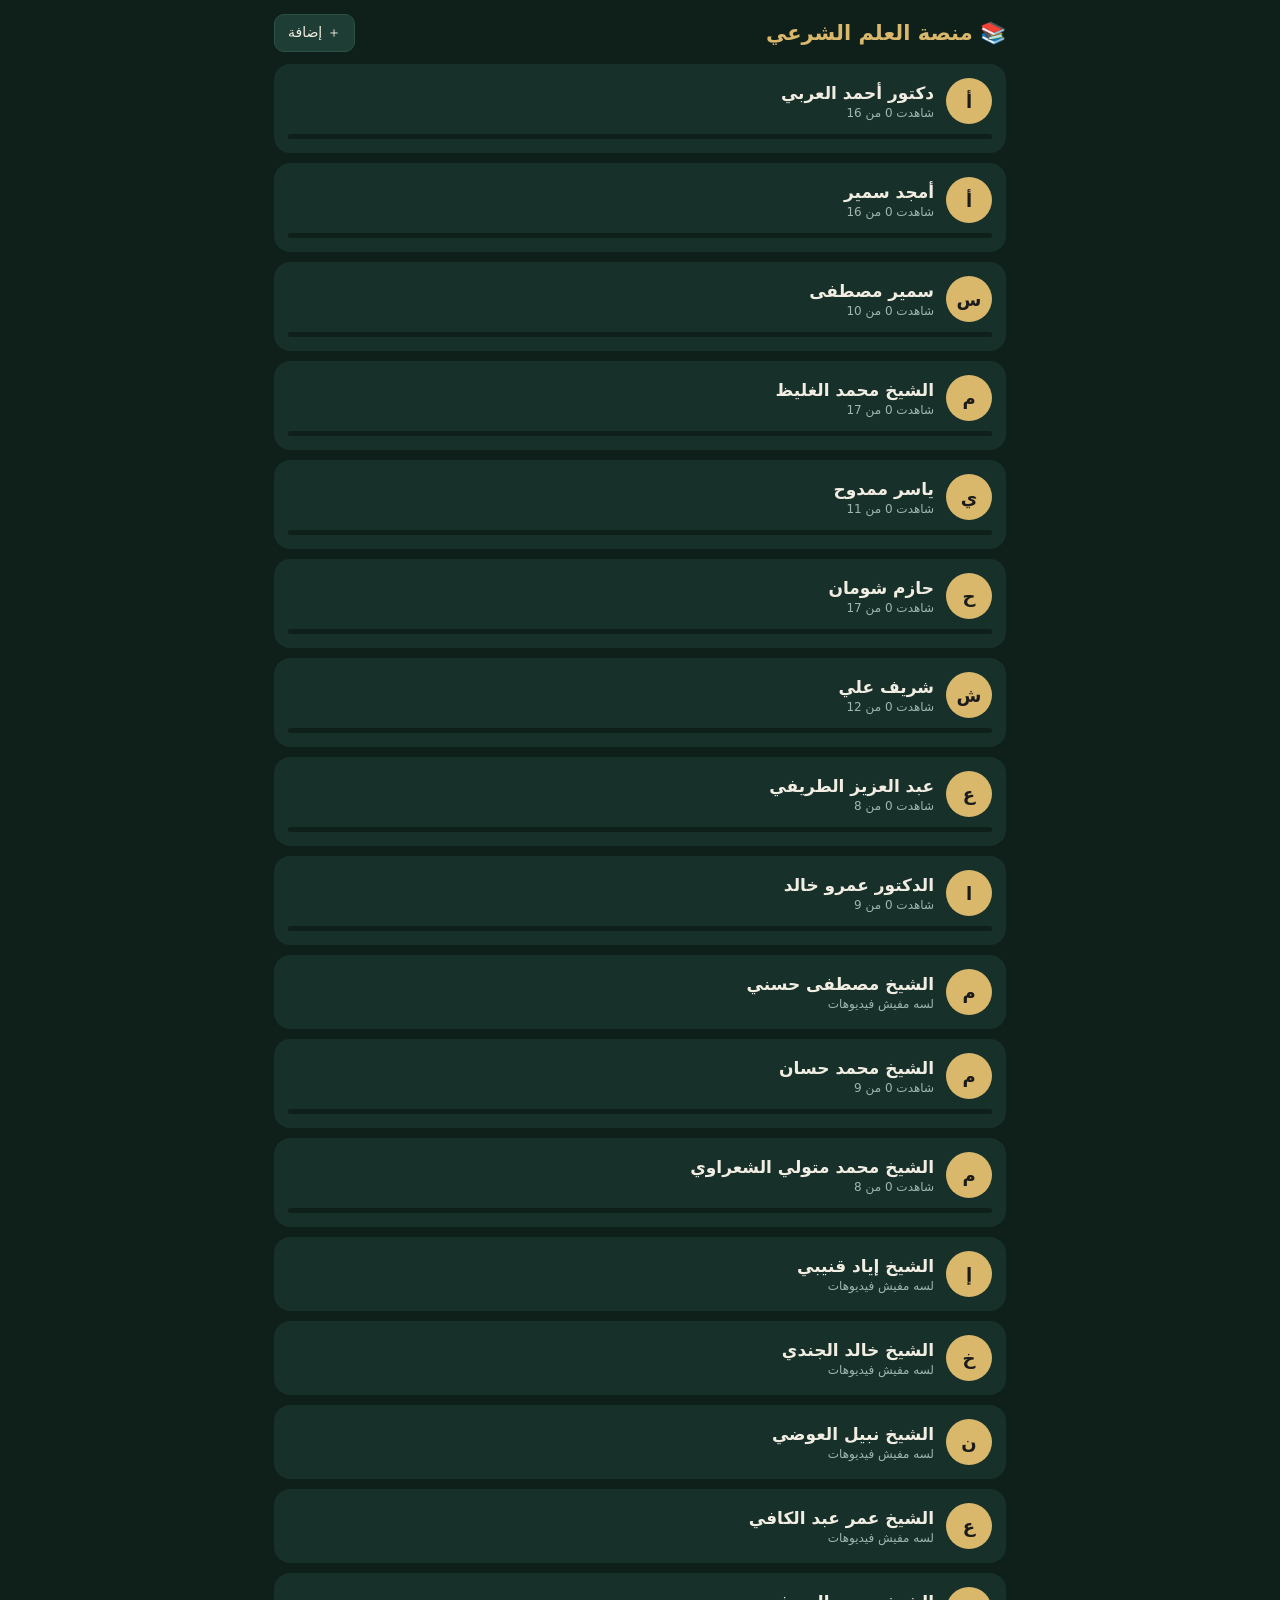
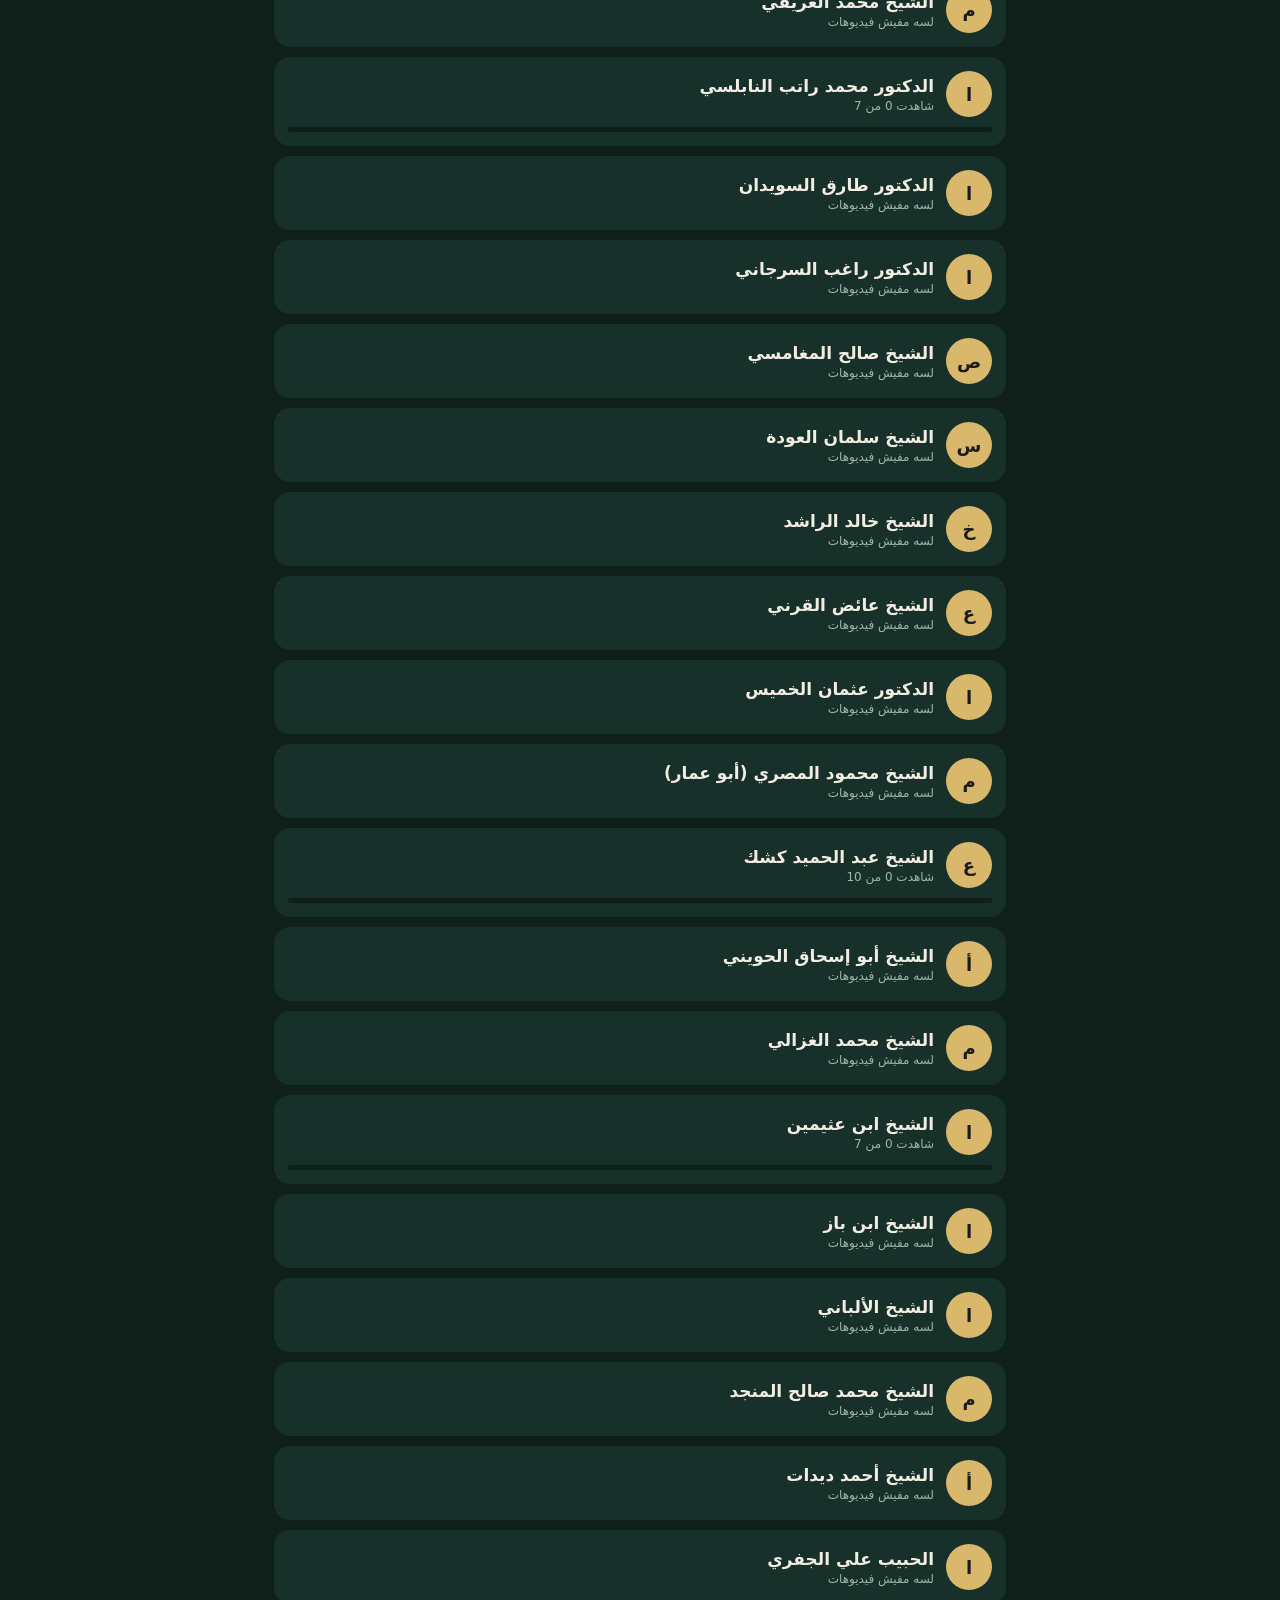
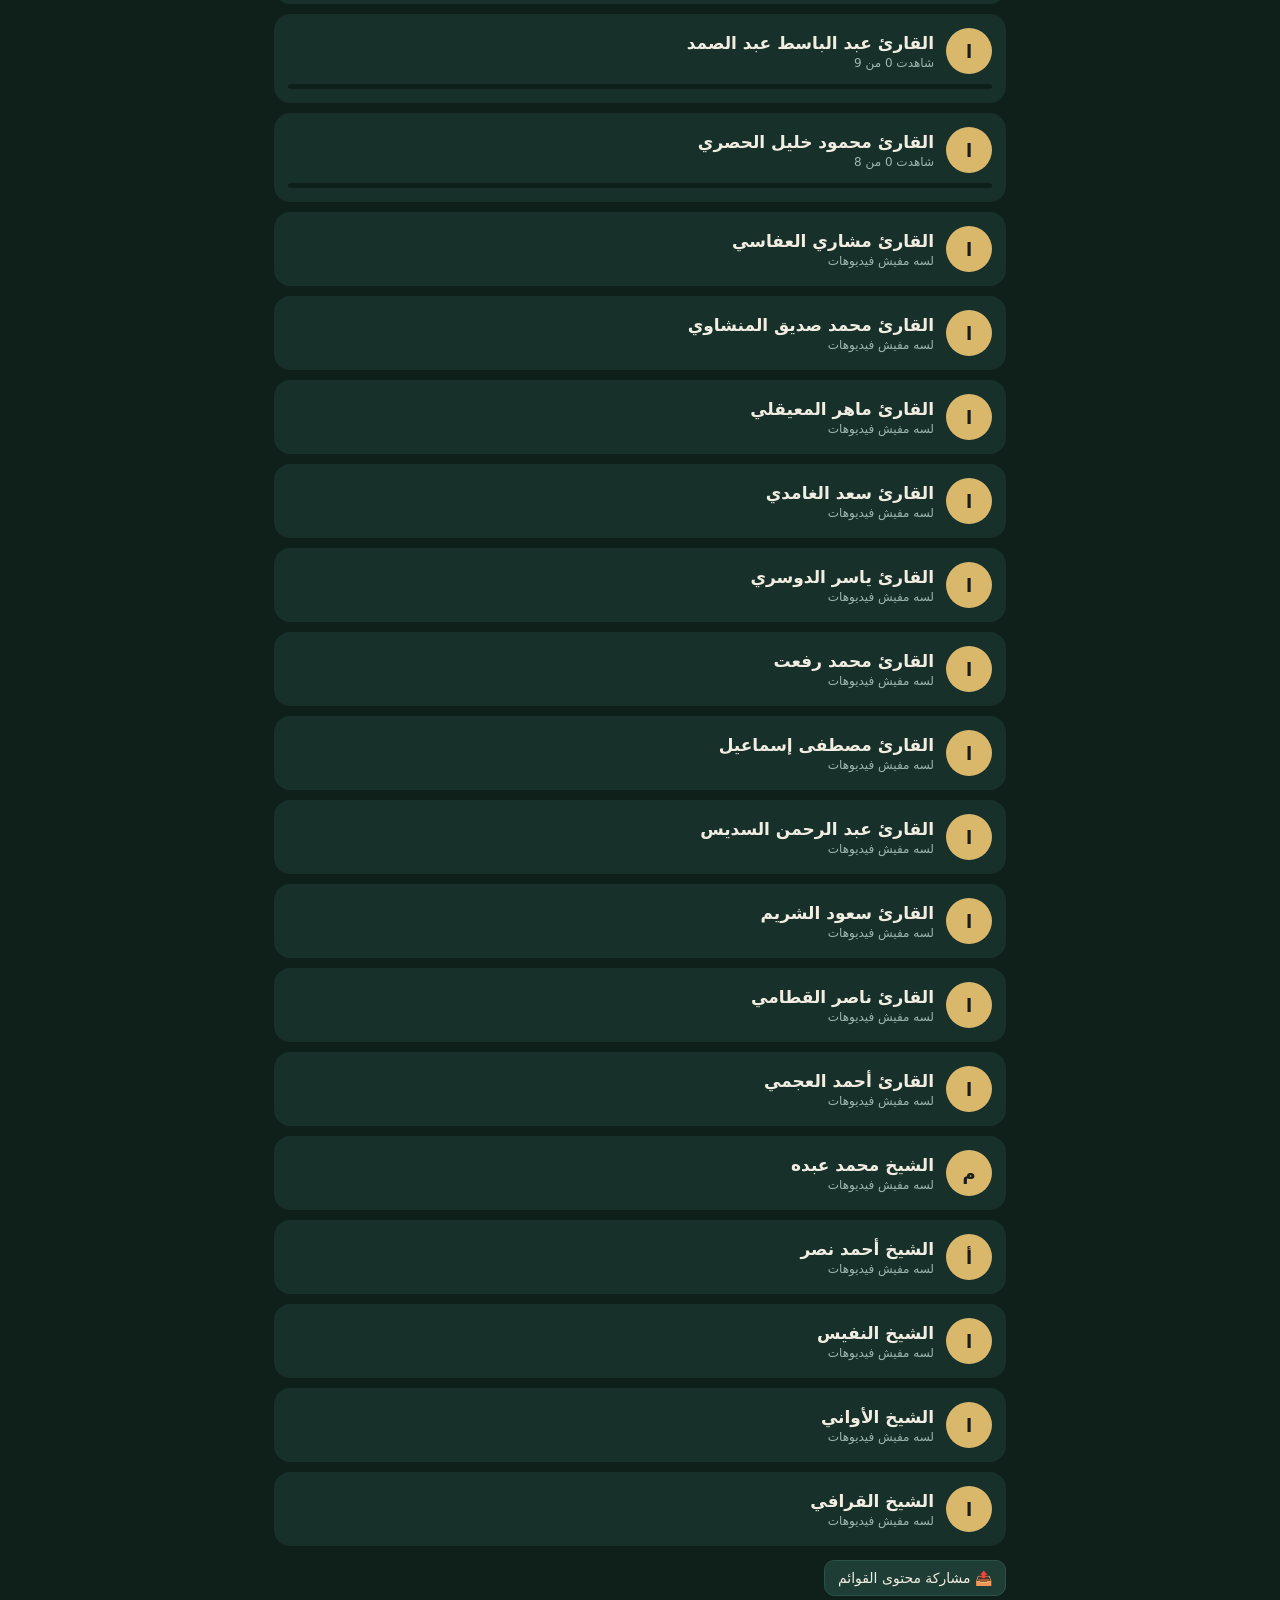
==== commit a390bd7f: "Add files via upload" ====
--- a/index.html
+++ b/index.html
@@ -1,215 +1,154 @@
 <!DOCTYPE html>
-<html lang="ar" dir="rtl" data-theme="dark">
+<html lang="ar" dir="rtl">
 <head>
 <meta charset="utf-8">
-<meta name="viewport" content="width=device-width, initial-scale=1, viewport-fit=cover">
-<title>اسمع دين</title>
-<meta name="theme-color" content="#0b0f0d"><link rel="manifest" href="manifest.webmanifest"><link rel="icon" href="icon-192.png"><link rel="apple-touch-icon" href="icon-192.png">
-<link href="https://fonts.googleapis.com/css2?family=Tajawal:wght@400;500;700;800&family=Amiri:wght@700&display=swap" rel="stylesheet">
+<meta name="viewport" content="width=device-width, initial-scale=1">
+<title>منصة العلم الشرعي</title>
 <style>
-:root{--bg:#f5efdf;--card:#fffaf0;--card2:#f0e7cf;--line:#e0d2ae;--gold:#8a6414;--gold2:#b8862a;--txt:#16261f;--mut:#617268;--on:#fff;--ok:#1f9d63;--red:#d6455a;--pt:url("data:image/svg+xml,%3Csvg xmlns='http://www.w3.org/2000/svg' width='60' height='60'%3E%3Cpath d='M30 4l6 16 16-6-6 16 16 6-16 6 6 16-16-6-6 16-6-16-16 6 6-16-16-6 16-6-6-16 16 6z' fill='none' stroke='%23c9a24a'/%3E%3C/svg%3E");box-sizing:border-box;padding-top:env(safe-area-inset-top,0px);padding-bottom:env(safe-area-inset-bottom,0px)}
-@media (prefers-color-scheme:dark){:root:not([data-theme="light"]){--bg:#06150f;--card:#0d241b;--card2:#12342a;--line:#1d4033;--gold:#e0bd6b;--gold2:#b8923f;--txt:#f4f0e6;--mut:#8fb0a2;--on:#06150f;--ok:#5fcf8f;--red:#ff6b7a}}
-:root[data-theme="dark"]{--bg:#06150f;--card:#0d241b;--card2:#12342a;--line:#1d4033;--gold:#e0bd6b;--gold2:#b8923f;--txt:#f4f0e6;--mut:#8fb0a2;--on:#06150f;--ok:#5fcf8f;--red:#ff6b7a}
-html{scroll-padding-top:env(safe-area-inset-top,0px);background:var(--bg)}
-*{box-sizing:border-box;-webkit-tap-highlight-color:transparent}
-body{margin:0 auto;max-width:640px;min-height:100%;background:var(--bg);color:var(--txt);font:500 15px/1.6 Tajawal,system-ui,"Segoe UI",Tahoma,sans-serif;padding-bottom:96px}
-body::before{content:"";position:fixed;inset:0 0 auto;height:env(safe-area-inset-top,0px);background:var(--bg);z-index:30}
-body::after{content:"";position:fixed;inset:0;background:var(--pt);opacity:.06;pointer-events:none;z-index:0}
-header,main,nav{position:relative;z-index:1}
-button{font:inherit;color:inherit;cursor:pointer}
-header{position:sticky;top:env(safe-area-inset-top,0px);z-index:20;background:var(--bg);padding:10px 14px 8px}
-.top{display:flex;align-items:center;gap:8px}
-.logo{font:700 30px Amiri,serif;color:var(--gold);margin-inline-end:auto}
-.pill{display:inline-flex;align-items:center;gap:6px;border:1px solid var(--gold2);background:transparent;color:var(--gold);border-radius:99px;padding:4px 12px;font-size:12px;font-weight:700}
-.sb{display:flex;align-items:center;gap:8px;margin-top:10px;background:var(--card);border:1px solid var(--line);border-radius:14px;padding:0 12px;color:var(--gold)}
-.sb input{flex:1;background:none;border:0;outline:0;color:var(--txt);font:inherit;padding:12px 0;min-width:0}
-.st{display:flex;gap:14px;overflow-x:auto;padding:8px 14px 14px;scrollbar-width:none}
-.s{flex:none;width:66px;text-align:center;font-size:11px;color:var(--mut);background:none;border:0;padding:0}
-.s i{display:grid;place-items:center;width:60px;height:60px;border-radius:50%;margin:0 auto 6px;background:hsl(var(--h) 50% 30%);color:#fff;font:700 26px Amiri,serif;outline:2.5px solid var(--gold2);outline-offset:2px;font-style:normal}
-.s.on i{outline-color:var(--ok);box-shadow:0 0 14px var(--ok)}.s.on{color:var(--gold);font-weight:800}
-.s.all i{background:linear-gradient(135deg,var(--gold),var(--gold2));color:var(--on)}
-.bn{margin:0 14px 14px;border:1px solid var(--gold2);border-radius:18px;padding:12px 14px;background:linear-gradient(135deg,var(--card2),var(--card))}
-.bh{display:flex;justify-content:space-between;align-items:center;color:var(--gold);font-size:13px;font-weight:700}
-.bh span,.bn .pill{gap:6px}.bn p{margin:8px 0 10px;font-size:15px}
-.bn button.r{background:none;border:0;color:var(--mut);padding:2px}
-.ch{display:flex;gap:8px;overflow-x:auto;padding:0 14px 12px;scrollbar-width:none}
-.c{flex:none;border:1px solid var(--line);background:var(--card);border-radius:99px;padding:7px 16px;font-size:13px;font-weight:700;color:var(--txt)}
-.c.on{background:var(--gold);color:var(--on);border-color:var(--gold)}
-h3{margin:6px 14px 10px;font-size:15px;color:var(--gold);display:flex;align-items:center;gap:6px}
-.grid{display:grid;grid-template-columns:1fr 1fr;gap:12px;padding:0 14px}
-.rowx{display:flex;gap:12px;overflow-x:auto;padding:0 14px 14px;scrollbar-width:none}.rowx .card{flex:none;width:210px}
-.card{background:var(--card);border:1px solid var(--line);border-radius:18px;overflow:hidden;min-width:0}
-.card.big{grid-column:1/-1}
-.th{position:relative;aspect-ratio:16/10;overflow:hidden;cursor:pointer;background:#000}
-.art{position:absolute;inset:0;display:grid;place-items:center;background:linear-gradient(135deg,hsl(var(--h) 42% 26%),hsl(calc(var(--h) + 35) 48% 9%))}
-.art::before{content:"";position:absolute;inset:0;background:var(--pt);opacity:.2}
-.art b{position:relative;font:700 60px Amiri,serif;color:#f6e3a1;text-shadow:0 2px 14px rgba(0,0,0,.5)}
-.th img{position:absolute;inset:0;width:100%;height:100%;object-fit:cover}
-.pb{position:absolute;top:8px;inset-inline-start:8px;width:36px;height:36px;border-radius:50%;background:rgba(0,0,0,.55);color:#fff;display:grid;place-items:center;border:1px solid rgba(255,255,255,.3)}
-.bd{position:absolute;bottom:8px;inset-inline-end:8px;background:var(--gold);color:var(--on);border-radius:99px;font-size:11px;font-weight:800;padding:2px 10px}
-.ok{position:absolute;top:8px;inset-inline-end:8px;background:var(--ok);color:#fff;border-radius:50%;width:24px;height:24px;display:grid;place-items:center}
-.mt{padding:8px 10px 10px}.tt{font-weight:800;font-size:14px;line-height:1.4;display:-webkit-box;-webkit-line-clamp:2;-webkit-box-orient:vertical;overflow:hidden}
-.sc{color:var(--mut);font-size:12px;margin-top:2px}
-.ac{display:flex;gap:4px;margin-top:6px;color:var(--mut)}
-.ib{background:none;border:0;padding:5px;border-radius:10px;color:inherit;display:inline-flex;align-items:center;gap:4px;font-size:12px}
-.ib.on{color:var(--red)}.ib.ck.on{color:var(--ok)}
-.btn{display:inline-flex;align-items:center;justify-content:center;gap:6px;border:0;border-radius:14px;padding:11px 18px;background:var(--gold);color:var(--on);font-weight:800}
-.btn.o{background:transparent;border:1px solid var(--gold2);color:var(--gold)}.btn.d{background:transparent;border:1px solid var(--red);color:var(--red)}
-.emp{text-align:center;padding:50px 24px;color:var(--mut)}.emp b{display:block;font:700 22px Amiri,serif;color:var(--gold);margin:12px 0 6px}
-.mo{display:block;margin:12px auto}
-nav{position:fixed;bottom:0;inset-inline:0;max-width:640px;margin:0 auto;z-index:25;display:flex;background:var(--card);border-top:1px solid var(--line);padding:6px 8px calc(6px + env(safe-area-inset-bottom,0px))}
-nav button{flex:1;background:none;border:0;color:var(--mut);display:flex;flex-direction:column;align-items:center;gap:2px;font-size:11px;padding:4px 0;border-radius:14px}
-nav button.on{color:var(--gold);font-weight:800;background:var(--card2)}
-.sh{position:fixed;inset:0;z-index:50;background:rgba(0,0,0,.65);display:none}.sh.on{display:flex;align-items:flex-end;justify-content:center}
-.in{background:var(--bg);width:100%;max-width:640px;max-height:95%;overflow:auto;border-radius:22px 22px 0 0;padding:12px 14px calc(18px + env(safe-area-inset-bottom,0px));border:1px solid var(--line)}
-.hd{display:flex;align-items:center;gap:8px;margin-bottom:10px}.hd b{flex:1;font-size:15px}
-.vid{position:relative;aspect-ratio:16/9;border-radius:16px;overflow:hidden;background:#000}.vid iframe{position:absolute;inset:0;width:100%;height:100%;border:0}
-.vid .art b{font-size:90px}.vid .cta{position:absolute;inset:auto 0 14px;text-align:center}
-.pt{font-weight:800;font-size:17px;margin:12px 0 2px}
-.un{display:flex;gap:10px;align-items:center;padding:6px 0;cursor:pointer}.un .th{width:112px;flex:none;border-radius:12px;aspect-ratio:16/10}.un .th .art b{font-size:30px}
-.box{background:var(--card);border:1px solid var(--line);border-radius:16px;padding:12px 14px;margin:0 14px 12px}
-.stt{display:grid;grid-template-columns:repeat(3,1fr);gap:10px;padding:0 14px 12px}
-.stt div{background:var(--card);border:1px solid var(--line);border-radius:16px;text-align:center;padding:12px 4px;font-size:12px;color:var(--mut)}.stt b{display:block;font:700 28px Amiri,serif;color:var(--gold)}
-.box label{display:block;font-size:12px;color:var(--mut);margin:8px 0 4px}
-.box input,.box textarea,.aq{width:100%;background:var(--bg);border:1px solid var(--line);border-radius:12px;color:var(--txt);font:inherit;padding:10px;outline:0}
-.rw{display:flex;align-items:center;justify-content:space-between;gap:10px}
-.sw{width:50px;height:28px;border-radius:99px;background:var(--line);border:0;position:relative;flex:none}.sw::after{content:"";position:absolute;top:3px;inset-inline-end:3px;width:22px;height:22px;border-radius:50%;background:#fff;transition:.2s}.sw.on{background:var(--gold)}.sw.on::after{inset-inline-end:25px}
-.qs{display:flex;flex-direction:column;gap:6px;margin:8px 0}.qs button{text-align:start;background:var(--card);border:1px solid var(--line);border-radius:12px;padding:9px 12px;font-size:13px}
-.ans{white-space:pre-wrap;background:var(--card);border:1px solid var(--line);border-radius:14px;padding:12px;margin:10px 0;min-height:60px;font-size:14px;line-height:1.8}
-.aqr{display:flex;gap:8px}
-#toast{position:fixed;bottom:100px;left:50%;transform:translateX(-50%);background:var(--gold);color:var(--on);padding:9px 18px;border-radius:99px;font-weight:800;z-index:90;display:none;max-width:90%}
-@keyframes up{from{opacity:0;transform:translateY(18px)}to{opacity:1;transform:none}}
-@keyframes fl{50%{transform:translateY(-6px)}}
-@keyframes sh{to{background-position:200% 0}}
-@keyframes pu{0%,100%{box-shadow:0 0 0 0 rgba(224,189,107,.5)}50%{box-shadow:0 0 0 10px rgba(224,189,107,0)}}
-@keyframes rs{to{opacity:0;transform:translate(-50%,-110px) scale(1.25)}}
-.fresh .card,.fresh .col{animation:up .5s both}.fresh .card:nth-child(2n){animation-delay:.08s}.card:active{transform:scale(.97)}
-.logo{background:linear-gradient(90deg,var(--gold),#fff6cf,var(--gold));background-size:200% 100%;-webkit-background-clip:text;background-clip:text;color:transparent;animation:sh 4s linear infinite}
-.s.on i,.pb{animation:pu 2.2s infinite}
-.art .av{position:relative;height:80%;aspect-ratio:1;border-radius:50%;object-fit:cover;animation:fl 4s ease-in-out infinite;filter:drop-shadow(0 6px 10px rgba(0,0,0,.45))}
-.s i{overflow:hidden}.s i .av{width:100%;height:100%;border-radius:50%;object-fit:cover}
-.ask{width:calc(100% - 28px);margin:0 14px 12px;border:0;border-radius:18px;padding:14px;background:linear-gradient(120deg,var(--gold2),var(--gold),#fff1b8,var(--gold2));background-size:300% 100%;animation:sh 5s linear infinite;color:var(--on);font-weight:800;font-size:16px;display:flex;align-items:center;justify-content:center;gap:8px}
-.cl{display:flex;gap:10px;overflow-x:auto;padding:0 14px 14px;scrollbar-width:none}
-.col{flex:none;width:132px;border:0;border-radius:18px;padding:14px 10px;color:#fff;text-align:center;font-weight:800;font-size:13px;background:linear-gradient(135deg,hsl(var(--h) 55% 32%),hsl(calc(var(--h) + 40) 60% 14%))}.col span{display:block;font-size:36px;animation:fl 3s ease-in-out infinite}
-.zk{text-align:center;padding:20px}.zc{font:700 64px Amiri,serif;color:var(--gold)}.zb{width:210px;height:210px;border-radius:50%;border:0;margin:16px auto;display:flex;flex-direction:column;align-items:center;justify-content:center;gap:6px;background:radial-gradient(circle at 35% 30%,#fff3bf,var(--gold) 45%,var(--gold2));color:#1a1405;font-weight:800;font-size:18px;box-shadow:0 12px 40px rgba(224,189,107,.35);animation:pu 2.5s infinite;transition:transform .1s}.zb:active{transform:scale(.92)}
-.fz{position:fixed;z-index:80;pointer-events:none;font:700 21px Amiri,serif;color:var(--gold);text-shadow:0 2px 8px rgba(0,0,0,.5);white-space:nowrap;animation:rs 1.2s ease-out forwards;transform:translateX(-50%)}
-@media (prefers-reduced-motion:reduce){*{animation:none!important}}
-@keyframes pop{from{opacity:0;transform:scale(.4)}60%{transform:scale(1.12)}to{opacity:1;transform:none}}
-@keyframes dr{to{transform:translate(-40px,60px) scale(1.25)}}
-@keyframes spx{0%{opacity:1}70%{opacity:1}100%{opacity:0;visibility:hidden}}
-@keyframes zm{0%{transform:scale(.6);opacity:0}40%{transform:scale(1.1);opacity:1}100%{transform:scale(1.3)}}
-.fresh .s{animation:pop .5s both}.fresh .s:nth-child(2){animation-delay:.06s}.fresh .s:nth-child(3){animation-delay:.12s}.fresh .s:nth-child(4){animation-delay:.18s}.fresh .s:nth-child(5){animation-delay:.24s}.fresh .s:nth-child(n+6){animation-delay:.3s}
-.fresh .bn,.fresh .ask{animation:pop .6s both}
-.o1,.o2{position:fixed;border-radius:50%;filter:blur(70px);opacity:.22;z-index:0;pointer-events:none;animation:dr 14s ease-in-out infinite alternate}.o1{width:260px;height:260px;background:#e0bd6b;top:8%;right:-80px}.o2{width:300px;height:300px;background:#1f9d63;bottom:10%;left:-100px;animation-delay:-6s}
-#sp{position:fixed;inset:0;z-index:100;background:var(--bg);display:grid;place-items:center;animation:spx 1.6s forwards;pointer-events:none}#sp span{font:700 64px Amiri,serif;color:var(--gold);animation:zm 1.4s ease-out forwards;text-shadow:0 0 30px rgba(224,189,107,.6)}
-.th::after{content:"";position:absolute;inset:0;background:linear-gradient(105deg,transparent 40%,rgba(255,255,255,.16) 50%,transparent 60%);background-size:250% 100%;animation:sh 6s linear infinite;pointer-events:none}
-.c.on{box-shadow:0 4px 16px rgba(224,189,107,.45)}.c{transition:transform .15s}.c:active,.col:active,.s:active{transform:scale(.92)}
-@media (prefers-reduced-motion:reduce){#sp{display:none}}
-#mp{position:fixed;inset-inline:0;bottom:calc(64px + env(safe-area-inset-bottom,0px));max-width:640px;margin:0 auto;z-index:24;background:var(--card);border:1px solid var(--gold2);border-radius:16px 16px 0 0;padding:4px 8px 6px;display:none}#mp.on{display:block;animation:up .4s}#mp iframe{width:100%;border:0;border-radius:10px}.mph{display:flex;align-items:center;justify-content:space-between;font-size:12px;color:var(--gold)}body.mpo{padding-bottom:430px}
+:root{--bg:#0f1f1a;--card:#17302a;--card2:#1e3d35;--gold:#d9b86c;--txt:#f1ede2;--mut:#9fb5ad;--ok:#5fcf8f}
+*{box-sizing:border-box;margin:0;font-family:system-ui,"Segoe UI",Tahoma,sans-serif}
+body{background:var(--bg);color:var(--txt);padding:14px 14px 60px;max-width:760px;margin:auto}
+h1{font-size:21px;color:var(--gold)}h2{font-size:17px;margin:14px 0 8px;color:var(--gold)}
+.head{display:flex;align-items:center;gap:10px;margin-bottom:12px}
+.head h1{flex:1}
+button,.btn{cursor:pointer;border:1px solid #2c5247;background:var(--card2);color:var(--txt);padding:9px 13px;border-radius:10px;font-size:14px}
+.gold{background:var(--gold);color:#1b1b1b;border-color:var(--gold);font-weight:600}
+.card{background:var(--card);border-radius:16px;padding:14px;margin-bottom:10px}
+.sch{display:flex;align-items:center;gap:12px;cursor:pointer}
+.av{width:46px;height:46px;border-radius:50%;background:var(--gold);color:#1b1b1b;display:grid;place-items:center;font-weight:700;font-size:18px;flex:none}
+.nm{flex:1;font-size:17px;font-weight:600}.cnt{font-size:12px;color:var(--mut);font-weight:400;display:block;margin-top:3px}
+.bar{height:5px;background:#0f1f1a;border-radius:4px;margin-top:10px;overflow:hidden}.bar i{display:block;height:100%;background:var(--ok)}
+.sec{background:var(--card);border-radius:14px;margin-bottom:10px;overflow:hidden}
+.sec>summary{padding:13px 14px;font-weight:600;cursor:pointer;list-style:none;display:flex;justify-content:space-between}
+.sec>summary span{font-size:12px;color:var(--mut);font-weight:400}
+.vid{display:flex;align-items:center;gap:10px;padding:11px 14px;border-top:1px solid #214038}
+.vid.cur{background:var(--card2)}
+.vt{flex:1;cursor:pointer;font-size:15px}
+.chk{width:26px;height:26px;border-radius:50%;border:2px solid #3d6a5d;display:grid;place-items:center;font-size:15px;flex:none;background:none;padding:0;color:transparent}
+.vid.done .chk{background:var(--ok);border-color:var(--ok);color:#10281d}
+.vid.done .vt{color:var(--mut)}
+.del{background:none;border:0;color:var(--mut);padding:4px}
+#player{position:relative;padding-top:56.25%;background:#000;border-radius:14px;overflow:hidden;margin-bottom:12px;display:none}
+#player>div,#player iframe{position:absolute;inset:0;width:100%;height:100%}
+.empty{color:var(--mut);text-align:center;padding:26px 0;line-height:1.8}
+form{display:grid;gap:10px}
+input,select{width:100%;padding:12px;border-radius:10px;border:1px solid #2c5247;background:var(--bg);color:var(--txt);font-size:15px}
+label{font-size:13px;color:var(--mut)}
+.row{display:flex;gap:8px;flex-wrap:wrap}
+.toast{position:fixed;bottom:18px;left:50%;transform:translateX(-50%);background:var(--ok);color:#10281d;padding:10px 18px;border-radius:20px;font-weight:600;display:none}
+textarea{width:100%;height:160px;border-radius:10px;background:var(--bg);color:var(--txt);border:1px solid #2c5247;padding:10px;direction:ltr;font-size:12px}
 </style>
 </head>
 <body>
-<i class="o1"></i><i class="o2"></i><div id="sp"><span>اسمع دين</span></div>
-<header>
- <div class="top"><span class="logo">اسمع دين ☪</span><span class="pill" id="cnt"></span><button class="pill" data-a="ai"></button></div>
- <div class="sb" id="sb"><input id="q" type="search" placeholder="ابحث بعنوان الدرس أو اسم الشيخ…" autocomplete="off"></div>
-</header>
-<main id="m"></main>
-<div id="mp"><div class="mph"><b id="mpt"></b><button class="ib" data-a="mc" aria-label="إغلاق">✕</button></div><div id="mpf"></div></div>
-<nav id="nv"></nav>
-<div class="sh" id="pl"><div class="in" id="pi"></div></div>
-<div class="sh" id="as"><div class="in" id="ab"></div></div>
-<div id="toast"></div>
-<script src="images.js"></script>
+<div id="app"></div>
+<div class="toast" id="toast"></div>
+<script src="data.js"></script>
+<script src="https://www.youtube.com/iframe_api"></script>
 <script>
-const D={"g":[[0,"شباب"],[1,"دعاة ومحاضرون"],[2,"تلاوات"],[3,"منوّعات"]],"sg":{"أحمد العربي":0,"أمجد سمير":0,"سمير مصطفى":0,"محمد الغليظ":0,"ياسر ممدوح":0,"حازم شومان":0,"شريف علي":0,"عبد العزيز الطريفي":0,"عمرو خالد":1,"مصطفى حسني":1,"محمد حسان":1,"محمد متولي الشعراوي":1,"إياد قنيبي":1,"خالد الجندي":1,"نبيل العوضي":1,"عمر عبد الكافي":1,"محمد العريفي":1,"محمد راتب النابلسي":1,"طارق السويدان":1,"راغب السرجاني":1,"صالح المغامسي":1,"سلمان العودة":1,"خالد الراشد":1,"عائض القرني":1,"عثمان الخميس":1,"محمود المصري (أبو عمار)":1,"عبد الحميد كشك":1,"أبو إسحاق الحويني":1,"محمد الغزالي":1,"ابن عثيمين":1,"ابن باز":1,"الألباني":1,"محمد صالح المنجد":1,"أحمد ديدات":1,"علي الجفري":1,"عبد الباسط عبد الصمد":2,"محمود خليل الحصري":2,"مشاري العفاسي":2,"محمد صديق المنشاوي":2,"ماهر المعيقلي":2,"سعد الغامدي":2,"ياسر الدوسري":2,"محمد رفعت":2,"مصطفى إسماعيل":2,"عبد الرحمن السديس":2,"سعود الشريم":2,"ناصر القطامي":2,"أحمد العجمي":2,"محمد عبده":3,"أحمد نصر":3,"النفيس":3,"الأواني":3,"القرافي":3,"عبدالمجيد الطيب عمر":3,"مركز آيات لتعليم القرآن":3,"عمرو الشرقاوي":3,"أحمد جلال":3},"r":[["دكتور أحمد العربي","كيف نصل إلى القلب السليم؟","تزكية وإيمان","ZWraKKwNfpE"],["دكتور أحمد العربي","الأخلاء يومئذ بعضهم لبعض عدو إلا المتقين","تزكية وإيمان","xwywIkJF6HE"],["دكتور أحمد العربي","هذا هو القلب — مقطع مؤثر","تزكية وإيمان","sAbgN3H32bw"],["دكتور أحمد العربي","لمثل هذا فأعدوا","تزكية وإيمان","ZRFrXCvydog",1],["دكتور أحمد العربي","فاهم 38 — اعتزال إبراهيم عليه السلام","تزكية وإيمان","si994Z9BAr8"],["دكتور أحمد العربي","أنا صاحبك القرآن.. كيف يكون القرآن صاحبي؟","القرآن","lkX6mcCD3CI"],["دكتور أحمد العربي","فاهم 37 — عن القرآن الكريم","القرآن","hK-9Be0prrA"],["دكتور أحمد العربي","هذا هو القرآن — مقطع رائع","القرآن","XC-JV2342ic"],["دكتور أحمد العربي","تأثير القرآن","القرآن","8jlOpkjCNzM",1],["دكتور أحمد العربي","كذلك لنثبت به فؤادك","القرآن","ssao8w-8_Pg",1],["دكتور أحمد العربي","فاهم 36 — أول ما يحاسب به العبد الصلاة","الصلاة","63_AOCldyXo"],["دكتور أحمد العربي","ماذا أريد من رمضان؟","الصلاة","9TjlLsX9iA0"],["دكتور أحمد العربي","دعاء يذيب قساوة القلب","الدعاء","ZFXEXTRhOTQ",1],["دكتور أحمد العربي","نفر إليك منا فاعف عنا","الدعاء","dTiPXjPwj-4",1],["دكتور أحمد العربي","أنت أحق من ذُكر","الدعاء","U6L4ZeIuCu4",1],["دكتور أحمد العربي","مناجاة الله عز وجل والأُنس به","الدعاء","Tr9eZ-M6mUk"],["أمجد سمير","اجعل يقينك قوياً.. يريك الله المعجزات","تزكية وإيمان","AjipD2d2rWo"],["أمجد سمير","حقيقة الدنيا؟","تزكية وإيمان","pqOdVMSO_xE"],["أمجد سمير","كيف تهرب من ظلمات الدنيا؟","تزكية وإيمان","TlAzTpwh2Cw"],["أمجد سمير","من هم الصالحين؟","تزكية وإيمان","e0yMlaICASA"],["أمجد سمير","كيف سرقت المقارنة سعادتك دون أن تشعر؟","تزكية وإيمان","5uMX_lW1Myw"],["أمجد سمير","سبب الخمول والكسل والتشتت وإدمان التليفون","تزكية وإيمان","YcT0yM_fHeU"],["أمجد سمير","كيف يوازن المسلم بين العمل والعبادة؟","تزكية وإيمان","b5_sznU0Pm4"],["أمجد سمير","ليلة رأس السنة","تزكية وإيمان","EC4esPiVeVw"],["أمجد سمير","قصة توبتي","التوبة","X18eDcft4G4"],["أمجد سمير","رسالة لكل من أرهقته العودة للمعاصي بعد التوبة","التوبة","LELh3kHmyTw"],["أمجد سمير","كلمتين هيطمنوك ويريحوا قلبك","التوبة","kwRY_bleW2w"],["أمجد سمير","أسرار الصلاة","الصلاة","1473X0E1Cqk"],["أمجد سمير","قصة غريبة","قصص","Rmp0Azp7OAo",1],["أمجد سمير","تأملات في قصة أصحاب السبت","قصص","wyXbLGlynbQ"],["أمجد سمير","واجه الدنيا بقلب لا يخاف — أبو ذر الغفاري","قصص","lsZrPXB7VsE"],["أمجد سمير","قصة سليمان عليه السلام مع الهدهد","قصص","oThH4gXdW0k"],["سمير مصطفى","من يسألني فأعطيه؟ ومن يتوب اليوم فأغفر له؟","التوبة","GhCy5yqHhd4"],["سمير مصطفى","موعظة تهز القلوب","التوبة","090VEfM9LOw"],["سمير مصطفى","أحسن الظن بالله ولا تستسلم","التوبة","jrffu7M7Uk0"],["سمير مصطفى","كيف نتخفف من ذنوبنا؟","التوبة","S5_3QUFkZV0"],["سمير مصطفى","حديث نبوي هيلمس قلبك","التوبة","U821lek9-y0"],["سمير مصطفى","متى تقف بالباب؟","التوبة","HmiDAZnY2ms"],["سمير مصطفى","مسجد الصحابة — وصية راهب","قصص","m6S4vPy0P54"],["سمير مصطفى","أبصر طريقك ج1","قصص","y2ZDAIyxzNM"],["سمير مصطفى","فك الله بالعز أسره","قصص","HywUgF_oEys"],["سمير مصطفى","من مشاعر الموت وألم الفراق","الموت والآخرة","oUFSYNcNEMU"],["سمير مصطفى","خطبة النذير العريان (ذكر الموت)","الموت والآخرة","bhFBiMrQA2o"],["سمير مصطفى","اقف انتباه","الصلاة","-FSkQOm1PDA"],["سمير مصطفى","ستعشق الصلاة — الخشوع وقوة التوحيد","الصلاة","TInVMFxX2PI"],["الشيخ محمد الغليظ","القرآن — مقطع مؤثر","القرآن","gtKC6Xa_RnU"],["الشيخ محمد الغليظ","كل يوم آية (18)","القرآن","yhgqGgXTbfI"],["الشيخ محمد الغليظ","مهما وقعت أو انتكست افتكر إنه يبدأ ويعيد","التوبة","NnvG_Ahz-Vk"],["الشيخ محمد الغليظ","مشكلته في الدين المؤثر في الحياة","التوبة","uGWRj9-N3BU"],["الشيخ محمد الغليظ","من أين أبدأ؟ (1)","التوبة","Bgjz1VxODjY"],["الشيخ محمد الغليظ","كلمة مؤثرة (بث مباشر)","التوبة","06_UhSRTxEg"],["الشيخ محمد الغليظ","من أين أبدأ؟ طريق العودة إلى الله","التوبة","JneNvAAm3Bk"],["الشيخ محمد الغليظ","إنها الصلاة — أستحي من الله","الصلاة","mH1RMAhwDa8"],["الشيخ محمد الغليظ","لو مبتصليش أو بتقطع في الصلاة","الصلاة","LUhi8GoeBGw"],["الشيخ محمد الغليظ","روشتة ابن القيم لاستجابة الدعاء","الدعاء","wvU6jCXKdv4"],["الشيخ محمد الغليظ","أنا مش لوحدي — معك الملك","الدعاء","S_FXjpy2FVk"],["الشيخ محمد الغليظ","دعاء فيه كل اللي نفسك فيه","الدعاء","7zwh51ysJts"],["الشيخ محمد الغليظ","هل مبدأ حقي وحقك ينفع في الزواج؟","أسرة وزواج","PkOmS0EYEhw"],["الشيخ محمد الغليظ","نصيحة لكل زوجة صاحب رسالة حقيقية","أسرة وزواج","VBWZMrxkJxk"],["الشيخ محمد الغليظ","إيه صفات الزوج الصالح؟","أسرة وزواج","dlByIzPPRR0"],["الشيخ محمد الغليظ","بيده الأمر — قصة مع مادة السيوتيكال","قصص","3m3Nb7O7vgs"],["الشيخ محمد الغليظ","الله يراك — قصة هادفة","قصص","fl5gzROdu0Q"],["الشيخ محمد الغليظ","مفيش تاني","قصص","MRfO8IfuFE8"],["الشيخ محمد الغليظ","فيديوهات مميزة للشيخ محمد الغليظ","قوائم تشغيل","pl:PL2Sst6o2QU5ShcUdVN6WmSOeCF1ijGfLb"],["ياسر ممدوح","خش هتجيبك!","أسرة وزواج","M7ZqHNnTQs0"],["ياسر ممدوح","اتطلقتي يا فالحة","أسرة وزواج","34_Bj67N6Fk"],["ياسر ممدوح","الخديعة","أسرة وزواج","mIA00ifqbSg",1],["ياسر ممدوح","مش مقتنعة بالحجاب","أسرة وزواج","qm-63nnpA6g"],["ياسر ممدوح","بدأت أشك في الدين","إيمان وعقيدة","RIaaFH6d6tA"],["ياسر ممدوح","لو بصلي بس!","إيمان وعقيدة","byJfW3Wb5ms"],["ياسر ممدوح","العكاك والملاك","إيمان وعقيدة","OY5uHXTnCxQ"],["ياسر ممدوح","هو ده قرآن؟؟","إيمان وعقيدة","O--nWTmxNd4"],["ياسر ممدوح","الذين يظنون أنهم ملاقوا ربهم","إيمان وعقيدة","xNufizcaMFQ",1],["ياسر ممدوح","تعرف يعني إيه ست بجد — السيدة عائشة","قصص","zT4PXuZJdxw"],["ياسر ممدوح","فيديو الجمعة — كل الحلقات","قوائم تشغيل","pl:PLVdjsGOClzyHqLF_bgbxdPxAKHpGdkqx2"],["حازم شومان","أسباب النجاح في الدنيا والدين — طريقة تفكيرك","تزكية وإيمان","-pmRKYcbFI4"],["حازم شومان","أكتر فيديو تحفيزي ممكن تشوفه","تزكية وإيمان","J71rHj7gyCU",1],["حازم شومان","حزنك وهم","تزكية وإيمان","4t3_HOTG0JY"],["حازم شومان","حقيقة الدنيا","تزكية وإيمان","DFCrbwzTp4Q"],["حازم شومان","الثقة في الله","تزكية وإيمان","5VQUEPuDYok"],["حازم شومان","﴿وينقلب إلى أهله مسرورًا﴾ — قصة أبي سلمة وأم سلمة","قصص","Mw_xZ101Xps"],["حازم شومان","شفيعًا لأصحابه — حكاية آية","قصص","RcIs_XYBDws"],["حازم شومان","قصة مؤثرة في فضل قراءة القرآن","قصص","lJivOl23G6U"],["حازم شومان","عجائب الصلاة على رسول الله ﷺ — ج2","قصص","wcroQmXWtGM"],["حازم شومان","والله هنقدر نتوب يا شباب","التوبة","-63VeI1gKXg"],["حازم شومان","مهما بعدت — الرجوع إلى الله","التوبة","nCNooKzdfA0"],["حازم شومان","فيديو تحفيزي عن التوبة والندم","التوبة","2JkQUvroXRc"],["حازم شومان","التوبة — مقطع جميل","التوبة","YZebJPi9Qo8"],["حازم شومان","الفجوة بين الآباء والأبناء","أسرة وزواج","l9j708-JDIE"],["حازم شومان","كلمة مؤثرة عن الحياة الزوجية","أسرة وزواج","lVVahYXUlsU"],["حازم شومان","مقاطع الصلاة","قوائم تشغيل","pl:PLVPp4tYPys9O-Vlcp8dnmaShe6eZ2Y3Uq"],["حازم شومان","خطب الجمعة","قوائم تشغيل","pl:PLVPp4tYPys9MxsCWyA5z60h55qMTheKjz"],["شريف علي","٥- ثمرات الخوف","تزكية وإيمان","mQxALzCnlNU"],["شريف علي","٢٦- حُب الدنيا","تزكية وإيمان","xtBD4GoaYtE"],["شريف علي","٧- الذكر يدفع الهم والغم","تزكية وإيمان","2VHpBxoBwNE"],["شريف علي","مُعاملة الكريم","تزكية وإيمان","_8q-7fyCyyU"],["شريف علي","لا تفتحه!","تزكية وإيمان","jXgwAEfAsVw"],["شريف علي","أين المفر…؟","تزكية وإيمان","VZbnsz1M8Es"],["شريف علي","﴿ثُمَّ يَتُوبُونَ مِن قَرِيبٍ﴾","تزكية وإيمان","yLGZvdlggWY"],["شريف علي","علمني نوحٌ عليه السلام","تزكية وإيمان","dKxkqEFYuUU"],["شريف علي","شفاء القلب في زمن الفتن — من سورة يوسف","تزكية وإيمان","StsGAgA37fY"],["شريف علي","﴿قَدْ أَفْلَحَ الْمُؤْمِنُونَ﴾","القرآن","kUcfwqp_2gg"],["شريف علي","نعمة التوبة — تخيّل حياتك بلا توبة","التوبة","oZ6Paggql-A"],["شريف علي","رسالة لكل من أرهقته ذنوب الخلوات","التوبة","DXlyygjcRA8"],["عبد العزيز الطريفي","الصحابة.. الجيل الذي غيّر العالم","تزكية وإيمان","-2nKpmmaS6I"],["عبد العزيز الطريفي","الدنيا ليست لك (الابتلاء)","تزكية وإيمان","M4JC2uvYBYs"],["عبد العزيز الطريفي","كيف تحافظ على الصلاة؟","الصلاة","z9MMPhdIe2U"],["عبد العزيز الطريفي","المحافظة على الصلاة","الصلاة","RmdjSW8_Rl4"],["عبد العزيز الطريفي","حكم تارك الصلاة","الصلاة","feF28UkkJLs"],["عبد العزيز الطريفي","الإيمان قول وعمل واعتقاد","إيمان وعقيدة","eNPCx1VXzuw"],["عبد العزيز الطريفي","الزيغ موجود في القلب قبل النظر","إيمان وعقيدة","HzJZxOiBN20"],["عبد العزيز الطريفي","الصراع بين الكفر والإيمان","إيمان وعقيدة","o9NEC6ijrSw",1],["الدكتور عمرو خالد","قصة سيدنا صالح في 6 مشاهد","قصص الأنبياء","BUP0XEH3VTI"],["الدكتور عمرو خالد","قصة نوح عليه السلام: الصبر وحب الناس","قصص الأنبياء","TCFv79OOeR0"],["الدكتور عمرو خالد","قصة سيدنا إبراهيم مع أبيه","قصص الأنبياء","kxAHJhqPAFY"],["الدكتور عمرو خالد","قصة نوح: مشاهد من الطوفان","قصص الأنبياء","_K32nsRuIrE"],["الدكتور عمرو خالد","قصة حب آدم وحواء في 7 خطوات","قصص الأنبياء","M-mqNh5Mssc"],["الدكتور عمرو خالد","معجزات الله مع آدم ونوح وإبراهيم وصالح وهود","قصص الأنبياء","mVr4D1i4iDw"],["الدكتور عمرو خالد","قصة نوح عليه السلام (ج1)","قصص الأنبياء","it-2et_8prA"],["الدكتور عمرو خالد","خلق آدم في 7 خطوات","قصص الأنبياء","VmUzRRX5l-o"],["الدكتور عمرو خالد","قصة آدم عليه السلام (ج1)","قصص الأنبياء","4QPxDDa56TM"],["الشيخ مصطفى حسني","محاضرة دينية تريح قلبك وتسمو بروحك","رقائق","raonuxbd2qY"],["الشيخ مصطفى حسني","البحث عن معية الله في رمضان","رقائق","zCh7ApILAmE"],["الشيخ مصطفى حسني","كيف تبني طاقة إيجابية لتحقيق أهدافك","رقائق","dvAEdo1akf8"],["الشيخ مصطفى حسني","فن التحكم في الأفكار","رقائق","uy6S1jYDaY4"],["الشيخ مصطفى حسني","أنت المسؤول عن علاج نفسك بعد كل أزمة","رقائق","8JelLzuhv6k"],["الشيخ مصطفى حسني","رسالة لكل زوجات المسلمين","أسرة وأخلاق","YBMmTi9uRro"],["الشيخ مصطفى حسني","محاضرة عن التوبة","التوبة","aX7StVvC0h8"],["الشيخ مصطفى حسني","دروس في الإيمان واليقين: دعاء الأنبياء","الدعاء","2AwC3RSi4JA"],["الشيخ محمد حسان","مراحل تدوين السيرة النبوية (حلقة 7)","سيرة","U37g4Gitd6E"],["الشيخ محمد حسان","كيف وصلت إلينا السيرة النبوية (حلقة 3)","سيرة","Tkey2mfnTjc"],["الشيخ محمد حسان","السيرة النبوية (1): من هو صاحب السيرة؟","سيرة","MPl8tjef11M"],["الشيخ محمد حسان","السيرة النبوية (8): حضانة النبي ﷺ","سيرة","mAX3ILvQa7E"],["الشيخ محمد حسان","السيرة النبوية (11): زواج النبي ﷺ بخديجة","سيرة","qe1f6iL6qu4"],["الشيخ محمد حسان","السيرة النبوية (33): حصار شعب أبي طالب","سيرة","p-_Aj8TWpFg"],["الشيخ محمد حسان","الجيل القرآني الفريد (لقاء 17)","سيرة","hdv0geUWE0Q"],["الشيخ محمد حسان","وفاة الرسول ﷺ (الدرس 209)","سيرة","sJ3nis0GeTM"],["الشيخ محمد حسان","كان وعداً كريماً وبشارة صادقة ﷺ","سيرة","1c5SEI8namg"],["الشيخ محمد متولي الشعراوي","تفسير سورة الكهف (84–87) – الحلقة 13","تفسير","rbAf-GnhvUQ"],["الشيخ محمد متولي الشعراوي","تفسير سورة الكهف (102–110) – الحلقة 15","تفسير","4kDrNZZMM3w"],["الشيخ محمد متولي الشعراوي","تفسير سورة الكهف (12–21) – الحلقة 3","تفسير","OjwJadvZ9CA"],["الشيخ محمد متولي الشعراوي","تفسير سورة الكهف (40–46) – الحلقة 8","تفسير","RDXaUE4D7jQ"],["الشيخ محمد متولي الشعراوي","تفسير سورة الكهف – الآيات 39–46","تفسير","e3PupPDmVsw"],["الشيخ محمد متولي الشعراوي","تفسير سورة الكهف – الآيات 54–63","تفسير","TFONfQ4mzf4"],["الشيخ محمد متولي الشعراوي","تفسير سورة الكهف – الآيات 83–87","تفسير","98GXT_QH_co"],["الشيخ محمد متولي الشعراوي","تفسير سورة الكهف كاملة","تفسير","v8RngNifd2A"],["الشيخ خالد الجندي","تأملات في العلم والدين","عقيدة","eaK9OQRuTus"],["الشيخ خالد الجندي","لعلهم يفقهون – حلقة 12 فبراير 2019","فقه","hECMd0GKZoo"],["الشيخ خالد الجندي","لعلهم يفقهون – حلقة 12 يناير 2019","فقه","f8df4l-1zsE"],["الشيخ خالد الجندي","حصاد لعلهم يفقهون 2020","فقه","ZdWSqbTuEEg"],["الشيخ خالد الجندي","أركان الإسلام ليست 5 فقط","فقه","LIQ3yJvMmB0"],["الشيخ خالد الجندي","لعلهم يفقهون – أرقام الإجابة","فقه","5ecKknZXSxA"],["الشيخ خالد الجندي","لعلهم يفقهون – حلقة 24 أغسطس 2022","فقه","Jq5vomtVzmo"],["الشيخ خالد الجندي","قصص من صحابة النبي ﷺ","رقائق","ZLgO7pP0QEg"],["الدكتور محمد راتب النابلسي","فقه الأولويات","فقه","850dQvFrLcs"],["الدكتور محمد راتب النابلسي","حجاب المرأة","أسرة وأخلاق","N_dL2FzyTqA"],["الدكتور محمد راتب النابلسي","أحداث ما بعد الموت","رقائق","ra25trzfacM"],["الدكتور محمد راتب النابلسي","ما يحدث للإنسان قبل الموت بأربعين يوماً","رقائق","O5GMeA4nMh8"],["الدكتور محمد راتب النابلسي","بالعلم والإيمان تنهض الأوطان","رقائق","cQvzyUXQvxk"],["الدكتور محمد راتب النابلسي","رمضان نقطة تحول","رقائق","N1i3F5Bexxg"],["الدكتور محمد راتب النابلسي","الهجرة النبوية","سيرة","9s-eN4bcwos"],["الشيخ عبد الحميد كشك","خطبة عيد الفطر","فقه","JQqDiTAc4xU"],["الشيخ عبد الحميد كشك","خطبة عيد الأضحى","فقه","kPrPYEc6CU8"],["الشيخ عبد الحميد كشك","خطبة عاشوراء: استشهاد الحسين","سيرة","7woQzv4baV0"],["الشيخ عبد الحميد كشك","دار الندوة وهجرة الرسول ﷺ","سيرة","RnGOdpchqug"],["الشيخ عبد الحميد كشك","من دروس الهجرة","سيرة","Ojd9iLKZk3o"],["الشيخ عبد الحميد كشك","خطبة الموت","رقائق","MtiKSw4fcDE"],["الشيخ عبد الحميد كشك","أعظم عمل تتقرب به إلى الله","رقائق","sZkPGprW12s"],["الشيخ عبد الحميد كشك","سفينة النجاة","رقائق","aKRiXGisbfE"],["الشيخ عبد الحميد كشك","أجمل وأقوى خطب الشيخ كشك","رقائق","QyW18GfEuns"],["الشيخ عبد الحميد كشك","مدرسة أيوب عليه السلام","قصص الأنبياء","FpZHnltukcQ"],["الشيخ ابن عثيمين","شرح صحيح مسلم: المساجد ومواضع الصلاة (11)","حديث","KQXp4ypQfg0"],["الشيخ ابن عثيمين","شرح حديث: لا تزال طائفة من أمتي ظاهرين على الحق","حديث","CBGK7OY6BgE"],["الشيخ ابن عثيمين","شرح البيقونية: البيت الثالث","حديث","pJWMyr8tzwg"],["الشيخ ابن عثيمين","شرح البيقونية: أقسام علم الحديث","حديث","WOtLT2ySaGA"],["الشيخ ابن عثيمين","شرح كشف الشبهات – الشريط الأول","عقيدة","XOyvbjhRMig"],["الشيخ ابن عثيمين","لقاء 180: شرح تفصيلي لمعنى الإيمان","عقيدة","Ao0qLR0nw0U"],["الشيخ ابن عثيمين","لقاء 174: مختصر شرح أركان الإيمان","عقيدة","d2pxp2edCGQ"],["القارئ عبد الباسط عبد الصمد","سورة يس","تلاوات","dyUWjQs9mis"],["القارئ عبد الباسط عبد الصمد","سورة يس كاملة","تلاوات","XIVW9BlfXaI"],["القارئ عبد الباسط عبد الصمد","سورة الواقعة كاملة","تلاوات","_99UN40NcY8"],["القارئ عبد الباسط عبد الصمد","سورة البقرة","تلاوات","tQsRG23FIsw"],["القارئ عبد الباسط عبد الصمد","خواتيم البقرة والإخلاص والمعوذتان","تلاوات","RGEfxnAnvc0"],["القارئ عبد الباسط عبد الصمد","سورتا يس والواقعة","تلاوات","urAkpzVvgUs"],["القارئ عبد الباسط عبد الصمد","سورة هود كاملة","تلاوات","zhLp6DmfCWQ"],["القارئ عبد الباسط عبد الصمد","سورة البقرة (تلاوة خاشعة)","تلاوات","iEKq_UJ78fA"],["القارئ عبد الباسط عبد الصمد","يس والرحمن والواقعة والملك","تلاوات","WOehfo590cg"],["القارئ محمود خليل الحصري","تلاوة سورة الزمر","تلاوات","Vv-lMJvP8bI"],["القارئ محمود خليل الحصري","تلاوة تهدئ النفس وتطمئن الروح","تلاوات","qLdzHcktdX4"],["القارئ محمود خليل الحصري","تلاوة خاشعة تملأ القلب نوراً","تلاوات","LhssDCbxFh4"],["القارئ محمود خليل الحصري","تلاوة الراحة والسكينة","تلاوات","Jb336fCcb00"],["القارئ محمود خليل الحصري","قرآن الصباح","تلاوات","or0-fjmNnPw"],["القارئ محمود خليل الحصري","إن شعرت بالضيق استمع بقلبك","تلاوات","7sW9REArg5A"],["القارئ محمود خليل الحصري","تلاوة تملأ القلوب نوراً وسكينة","تلاوات","fpdVPNGETS8"],["القارئ محمود خليل الحصري","تلاوة هادئة لمن ضاق صدره","تلاوات","QzBPIvEz3Rs"],["د. عبدالمجيد الطيب عمر","لقاء 34: لغة القرآن وتميزها على سائر لغات العالمين","ساوند كلاود","sc:https://soundcloud.com/tafsircenter/34a-4"],["مركز آيات لتعليم القرآن","سلسلة صُحبة","ساوند كلاود","sc:https://soundcloud.com/ayatqurancenter/sets/sohba"],["الشيخ عمرو الشرقاوي","محاضرات ومقاطع","ساوند كلاود","sc:https://soundcloud.com/itsthequran/sets/druonotv0mqa"],["د. أحمد جلال","سلسلة تفسير القرآن – رمضان 1435","ساوند كلاود","sc:https://soundcloud.com/ahmed-galal-412125487/sets/14a1"],["الشيخ محمد العريفي","دروس وخطب ومحاضرات منوعة","ساوند كلاود","sc:https://soundcloud.com/quran-sunnah/sets/xsme2eglifnr"],["الشيخ أحمد العجمي","القرآن الكريم – تلاوات","ساوند كلاود","sc:https://soundcloud.com/holyquranofficial/sets/ahmed-al-ajamy"],["الشيخ محمد متولي الشعراوي","تفسير سورة طه","ساوند كلاود","sc:https://soundcloud.com/storiesforwalk/sets/j7yqsep2tbvg"],["الشيخ محمد متولي الشعراوي","تفسير سورة آل عمران","ساوند كلاود","sc:https://soundcloud.com/storiesforwalk/sets/sownnosifrux"],["الشيخ محمد متولي الشعراوي","تفسير سورة البقرة (الجزء الأول)","ساوند كلاود","sc:https://soundcloud.com/storiesforwalk/ysolmoypn7d4"],["الشيخ محمد متولي الشعراوي","تفسير سورة الطارق","ساوند كلاود","sc:https://soundcloud.com/storiesforwalk/paq5fj3lh8cg"],["الشيخ محمد متولي الشعراوي","تفسير المعوذات","ساوند كلاود","sc:https://soundcloud.com/godvdaqfxkwa/sets/1w1czigr0vqa"],["الشيخ محمد متولي الشعراوي","خواطر إيمانية — الفاتحة","ساوند كلاود","sc:https://soundcloud.com/user799448213/001-alfateha-2-at"],["الشيخ محمد متولي الشعراوي","تفسير القرآن الكريم — كل السور","ساوند كلاود","sc:https://soundcloud.com/storiesforwalk"],["الشيخ عبد الحميد كشك","خطبة عن الموت والحياة","ساوند كلاود","sc:https://soundcloud.com/ahmed-mohamed-80924068/dse6mueqrilv"],["الشيخ عبد الحميد كشك","قصة إسلام عمر بن الخطاب","ساوند كلاود","sc:https://soundcloud.com/ahmed-mohamed-80924068/pakcby6iufix"],["الشيخ عبد الحميد كشك","خالد بن الوليد","ساوند كلاود","sc:https://soundcloud.com/ahmed-mohamed-80924068/j5p3lczni6yb"],["الشيخ عبد الحميد كشك","عمر بن الخطاب وأم الأيتام","ساوند كلاود","sc:https://soundcloud.com/ahmed-mohamed-80924068/czppvggmkkp1"],["الشيخ عبد الحميد كشك","عذاب القبر","ساوند كلاود","sc:https://soundcloud.com/ahmed-mohamed-80924068/12wvd95rwmtu"],["الشيخ عبد الحميد كشك","استشهاد الحسين","ساوند كلاود","sc:https://soundcloud.com/ibrahim-metwally-3/2afaavydm0dj"],["الشيخ محمد حسان","من هو الله","ساوند كلاود","sc:https://soundcloud.com/ahmed-mohamed-80924068/fnmkrvdfrq94"],["الشيخ محمد حسان","عذاب القبر","ساوند كلاود","sc:https://soundcloud.com/ahmed-mohamed-80924068/hjcyem5msdee"],["الشيخ محمد حسان","التوبة","ساوند كلاود","sc:https://soundcloud.com/ahmed-mohamed-80924068/9ffy16dzwobf"],["الشيخ محمد حسان","يوم القيامة","ساوند كلاود","sc:https://soundcloud.com/ahmed-mohamed-80924068/kg74rvc07myj"],["الشيخ محمد حسان","فضل العلم والعلماء","ساوند كلاود","sc:https://soundcloud.com/ahmed-mohamed-80924068/r3h1xgieo75k"],["الشيخ محمد حسان","في ظلال الإسراء والمعراج","ساوند كلاود","sc:https://soundcloud.com/ahmed-mohamed-80924068/md7wmsofp56w"],["الشيخ محمد حسان","وفاة الرسول ﷺ","ساوند كلاود","sc:https://soundcloud.com/ahmed-mohamed-80924068/a3uugsqsfiay"],["الشيخ محمد حسان","شباب كأس العالم وشباب علّم العالم","ساوند كلاود","sc:https://soundcloud.com/ahmed-mohamed-80924068/pevtlpof4vhc"],["دكتور عمرو خالد","قصص القرآن (1)","ساوند كلاود","sc:https://soundcloud.com/verseinpic/sets/q01"],["دكتور عمرو خالد","قصص القرآن (2)","ساوند كلاود","sc:https://soundcloud.com/verseinpic/sets/q02"],["دكتور عمرو خالد","قصص الأنبياء","ساوند كلاود","sc:https://soundcloud.com/safy-hamouda/sets/nv5osxhzel5j"],["دكتور مصطفى حسني","برنامج نفوس — رمضان 1446","ساوند كلاود","sc:https://soundcloud.com/mustafahosny/sets/nefoosramadan2025"],["دكتور مصطفى حسني","شرح العقيدة الطحاوية — الدرس 3","ساوند كلاود","sc:https://soundcloud.com/mustafahosny/lesson03-book01-altareeq"],["دكتور مصطفى حسني","شرح الفقه الواضح — الدرس 1","ساوند كلاود","sc:https://soundcloud.com/mustafahosny/lesson01-book03-altareeq"],["دكتور مصطفى حسني","كل دروسه وبرامجه","ساوند كلاود","sc:https://soundcloud.com/mustafahosny"],["الشيخ عبد الباسط عبد الصمد","المصحف المرتل — نسخة الإذاعة المصرية","ساوند كلاود","sc:https://soundcloud.com/shsamirmostafa/sets/abd-elbaseet-muratal-radio"],["الشيخ عبد الباسط عبد الصمد","المصحف المرتل كامل — حفص عن عاصم","ساوند كلاود","sc:https://soundcloud.com/holyquranway/sets/6earykicbrou"],["الشيخ عبد الباسط عبد الصمد","المصحف المرتل — الكتاب المكنون","ساوند كلاود","sc:https://soundcloud.com/kitabmaknoon/sets/8odwwwblcpcv"],["الشيخ عبد الباسط عبد الصمد","المصحف المرتل — رواية ورش","ساوند كلاود","sc:https://soundcloud.com/telawatcloud/sets/abdulbasitwarsh"],["الشيخ محمد صديق المنشاوي","المصحف المرتل — نسخة الإذاعة المصرية","ساوند كلاود","sc:https://soundcloud.com/shsamirmostafa/sets/almunchawi-muratar-radio"],["الشيخ محمد صديق المنشاوي","المصحف المرتل — حفص عن عاصم","ساوند كلاود","sc:https://soundcloud.com/telawatcloud/sets/minshawihafs"],["الشيخ محمد صديق المنشاوي","المصحف المرتل بالتلاوة الحديثة","ساوند كلاود","sc:https://soundcloud.com/mostafa-abd-elnasser/sets/newmenshawy"],["الشيخ محمد صديق المنشاوي","المصحف المرتل المفقود","ساوند كلاود","sc:https://soundcloud.com/passer_by_or_aber_sabil/sets/egiqjspukegl"],["الشيخ محمود خليل الحصري","المصحف المرتل — نسخة الإذاعة المصرية","ساوند كلاود","sc:https://soundcloud.com/shsamirmostafa/sets/el-hosari-radio"],["الشيخ محمود خليل الحصري","المصحف المرتل كاملا — حفص عن عاصم","ساوند كلاود","sc:https://soundcloud.com/telawatcloud/sets/hosaryhafs"],["الشيخ محمود خليل الحصري","المصحف المرتل بمد المنفصل","ساوند كلاود","sc:https://soundcloud.com/ahmed-mohamed-80924068/sets/sjnckt33me3e"],["الشيخ مشاري العفاسي","القرآن الكريم كاملا","ساوند كلاود","sc:https://soundcloud.com/alafasy/sets/theholyquran"],["الشيخ مشاري العفاسي","القرآن الكريم كاملا — تلاوات نادرة","ساوند كلاود","sc:https://soundcloud.com/alafasy/sets/quran3"],["الشيخ مشاري العفاسي","المصحف المرتل ١٤٢٤هـ","ساوند كلاود","sc:https://soundcloud.com/alafasy/sets/quran1"],["الشيخ مشاري العفاسي","المصحف المرتل ١٤٣٠هـ","ساوند كلاود","sc:https://soundcloud.com/alafasy/sets/quran"],["الشيخ ماهر المعيقلي","القرآن الكريم كاملا","ساوند كلاود","sc:https://soundcloud.com/holyquraankareem/sets/tak7un7wvfgz"],["الشيخ ماهر المعيقلي","القرآن الكريم كاملا — قائمة ثانية","ساوند كلاود","sc:https://soundcloud.com/r-el-chami/sets/qyh5brzmqton"],["الشيخ ماهر المعيقلي","القرآن الكريم كامل (تسجيل واحد)","ساوند كلاود","sc:https://soundcloud.com/mohammad-abdul-baset-khoja/the-holy-quran-full-version-1"]],"q":[["دكتور أحمد العربي","الإخلاص لله","رقائق","أحمد العربي الإخلاص لله"],["دكتور أحمد العربي","الصبر","رقائق","أحمد العربي الصبر"],["دكتور أحمد العربي","الشكر","رقائق","أحمد العربي الشكر"],["دكتور أحمد العربي","التوكل على الله","رقائق","أحمد العربي التوكل على الله"],["دكتور أحمد العربي","خطبة وموعظة","رقائق","أحمد العربي خطبة وموعظة"],["دكتور أحمد العربي","دروس ومحاضرات","رقائق","أحمد العربي دروس ومحاضرات"],["دكتور أحمد العربي","الاستغفار","رقائق","أحمد العربي الاستغفار"],["دكتور أحمد العربي","الصدق","أسرة وأخلاق","أحمد العربي الصدق"],["دكتور أحمد العربي","حسن الخلق","أسرة وأخلاق","أحمد العربي حسن الخلق"],["دكتور أحمد العربي","الخشوع في الصلاة","فقه","أحمد العربي الخشوع في الصلاة"],["دكتور أحمد العربي","أحكام الزكاة","فقه","أحمد العربي أحكام الزكاة"],["الدكتور عمرو خالد","قصص الأنبياء","قصص الأنبياء","عمرو خالد قصص الأنبياء"],["الدكتور عمرو خالد","قصص الصحابة","سيرة","عمرو خالد قصص الصحابة"],["الدكتور عمرو خالد","كيف تحب الله","رقائق","عمرو خالد كيف تحب الله"],["الدكتور عمرو خالد","السكينة والطمأنينة","رقائق","عمرو خالد السكينة والطمأنينة"],["الدكتور عمرو خالد","تجديد الإيمان","رقائق","عمرو خالد تجديد الإيمان"],["الدكتور عمرو خالد","الأمل بعد اليأس","رقائق","عمرو خالد الأمل بعد اليأس"],["الدكتور عمرو خالد","الإخلاص لله","رقائق","عمرو خالد الإخلاص لله"],["الدكتور عمرو خالد","الصدق","أسرة وأخلاق","عمرو خالد الصدق"],["الشيخ مصطفى حسني","التفاؤل وحسن الظن بالله","رقائق","مصطفى حسني التفاؤل وحسن الظن بالله"],["الشيخ مصطفى حسني","الرضا بالقدر","رقائق","مصطفى حسني الرضا بالقدر"],["الشيخ مصطفى حسني","البداية من جديد","رقائق","مصطفى حسني البداية من جديد"],["الشيخ مصطفى حسني","حب الله","رقائق","مصطفى حسني حب الله"],["الشيخ مصطفى حسني","الثقة بالله","رقائق","مصطفى حسني الثقة بالله"],["الشيخ مصطفى حسني","الإخلاص لله","رقائق","مصطفى حسني الإخلاص لله"],["الشيخ مصطفى حسني","الصدق","أسرة وأخلاق","مصطفى حسني الصدق"],["الشيخ مصطفى حسني","أسرة وأخلاق — مصطفى حسني","أسرة وأخلاق","مصطفى حسني أسرة وأخلاق"],["الشيخ مصطفى حسني","محاضرة أسرة وأخلاق — مصطفى حسني","أسرة وأخلاق","مصطفى حسني أسرة وأخلاق محاضرة"],["الشيخ مصطفى حسني","التوبة — مصطفى حسني","التوبة","مصطفى حسني التوبة"],["الشيخ مصطفى حسني","محاضرة التوبة — مصطفى حسني","التوبة","مصطفى حسني التوبة محاضرة"],["الشيخ مصطفى حسني","مؤثرة التوبة — مصطفى حسني","التوبة","مصطفى حسني التوبة مؤثرة"],["الشيخ مصطفى حسني","الصلاة — مصطفى حسني","الصلاة","مصطفى حسني الصلاة"],["الشيخ مصطفى حسني","محاضرة الصلاة — مصطفى حسني","الصلاة","مصطفى حسني الصلاة محاضرة"],["الشيخ مصطفى حسني","مؤثرة الصلاة — مصطفى حسني","الصلاة","مصطفى حسني الصلاة مؤثرة"],["الشيخ مصطفى حسني","الدعاء — مصطفى حسني","الدعاء","مصطفى حسني الدعاء"],["الشيخ مصطفى حسني","محاضرة الدعاء — مصطفى حسني","الدعاء","مصطفى حسني الدعاء محاضرة"],["الشيخ مصطفى حسني","مؤثرة الدعاء — مصطفى حسني","الدعاء","مصطفى حسني الدعاء مؤثرة"],["الشيخ مصطفى حسني","قصص الأنبياء — مصطفى حسني","قصص الأنبياء","مصطفى حسني قصص الأنبياء"],["الشيخ مصطفى حسني","محاضرة قصص الأنبياء — مصطفى حسني","قصص الأنبياء","مصطفى حسني قصص الأنبياء محاضرة"],["الشيخ مصطفى حسني","مؤثرة قصص الأنبياء — مصطفى حسني","قصص الأنبياء","مصطفى حسني قصص الأنبياء مؤثرة"],["الشيخ محمد حسان","سيرة النبي ﷺ","سيرة","محمد حسان سيرة النبي ﷺ"],["الشيخ محمد حسان","أخلاق النبي ﷺ","سيرة","محمد حسان أخلاق النبي ﷺ"],["الشيخ محمد حسان","قصص الصحابة","سيرة","محمد حسان قصص الصحابة"],["الشيخ محمد حسان","التوبة إلى الله","رقائق","محمد حسان التوبة إلى الله"],["الشيخ محمد حسان","سكرات الموت","رقائق","محمد حسان سكرات الموت"],["الشيخ محمد حسان","أهوال يوم القيامة","رقائق","محمد حسان أهوال يوم القيامة"],["الشيخ محمد حسان","الإخلاص لله","رقائق","محمد حسان الإخلاص لله"],["الشيخ محمد حسان","فضل الصلاة","فقه","محمد حسان فضل الصلاة"],["الشيخ محمد حسان","بر الوالدين","أسرة وأخلاق","محمد حسان بر الوالدين"],["الشيخ محمد حسان","حقوق الزوجين","أسرة وأخلاق","محمد حسان حقوق الزوجين"],["الشيخ محمد حسان","الصدق","أسرة وأخلاق","محمد حسان الصدق"],["الشيخ محمد متولي الشعراوي","تفسير سورة الفاتحة","تفسير","محمد متولي الشعراوي تفسير سورة الفاتحة"],["الشيخ محمد متولي الشعراوي","تفسير سورة الكهف","تفسير","محمد متولي الشعراوي تفسير سورة الكهف"],["الشيخ محمد متولي الشعراوي","تفسير سورة يوسف","تفسير","محمد متولي الشعراوي تفسير سورة يوسف"],["الشيخ محمد متولي الشعراوي","قصة سيدنا إبراهيم عليه السلام","قصص الأنبياء","محمد متولي الشعراوي قصة سيدنا إبراهيم عليه السلام"],["الشيخ محمد متولي الشعراوي","قصة سيدنا موسى عليه السلام","قصص الأنبياء","محمد متولي الشعراوي قصة سيدنا موسى عليه السلام"],["الشيخ محمد متولي الشعراوي","الصبر على البلاء","رقائق","محمد متولي الشعراوي الصبر على البلاء"],["الشيخ محمد متولي الشعراوي","الرزق والتوكل على الله","رقائق","محمد متولي الشعراوي الرزق والتوكل على الله"],["الشيخ محمد متولي الشعراوي","خواطر عن الصلاة","رقائق","محمد متولي الشعراوي خواطر عن الصلاة"],["الشيخ محمد متولي الشعراوي","الإخلاص لله","رقائق","محمد متولي الشعراوي الإخلاص لله"],["الشيخ محمد متولي الشعراوي","الإسراء والمعراج","سيرة","محمد متولي الشعراوي الإسراء والمعراج"],["الشيخ محمد متولي الشعراوي","خواطر عن الحج","فقه","محمد متولي الشعراوي خواطر عن الحج"],["الشيخ محمد متولي الشعراوي","الصدق","أسرة وأخلاق","محمد متولي الشعراوي الصدق"],["الشيخ محمد متولي الشعراوي","حسن الخلق","أسرة وأخلاق","محمد متولي الشعراوي حسن الخلق"],["الشيخ إياد قنيبي","الرد على الإلحاد","عقيدة","إياد قنيبي الرد على الإلحاد"],["الشيخ إياد قنيبي","الأسئلة الوجودية والإيمان","عقيدة","إياد قنيبي الأسئلة الوجودية والإيمان"],["الشيخ إياد قنيبي","تدبر القرآن","تفسير","إياد قنيبي تدبر القرآن"],["الشيخ إياد قنيبي","الإخلاص لله","رقائق","إياد قنيبي الإخلاص لله"],["الشيخ إياد قنيبي","رقائق — إياد قنيبي","رقائق","إياد قنيبي رقائق"],["الشيخ إياد قنيبي","محاضرة رقائق — إياد قنيبي","رقائق","إياد قنيبي رقائق محاضرة"],["الشيخ إياد قنيبي","الصدق","أسرة وأخلاق","إياد قنيبي الصدق"],["الشيخ إياد قنيبي","حسن الخلق","أسرة وأخلاق","إياد قنيبي حسن الخلق"],["الشيخ إياد قنيبي","التوبة — إياد قنيبي","التوبة","إياد قنيبي التوبة"],["الشيخ إياد قنيبي","محاضرة التوبة — إياد قنيبي","التوبة","إياد قنيبي التوبة محاضرة"],["الشيخ إياد قنيبي","مؤثرة التوبة — إياد قنيبي","التوبة","إياد قنيبي التوبة مؤثرة"],["الشيخ إياد قنيبي","الصلاة — إياد قنيبي","الصلاة","إياد قنيبي الصلاة"],["الشيخ إياد قنيبي","محاضرة الصلاة — إياد قنيبي","الصلاة","إياد قنيبي الصلاة محاضرة"],["الشيخ إياد قنيبي","مؤثرة الصلاة — إياد قنيبي","الصلاة","إياد قنيبي الصلاة مؤثرة"],["الشيخ إياد قنيبي","الدعاء — إياد قنيبي","الدعاء","إياد قنيبي الدعاء"],["الشيخ إياد قنيبي","محاضرة الدعاء — إياد قنيبي","الدعاء","إياد قنيبي الدعاء محاضرة"],["الشيخ إياد قنيبي","مؤثرة الدعاء — إياد قنيبي","الدعاء","إياد قنيبي الدعاء مؤثرة"],["الشيخ إياد قنيبي","قصص الأنبياء — إياد قنيبي","قصص الأنبياء","إياد قنيبي قصص الأنبياء"],["الشيخ إياد قنيبي","محاضرة قصص الأنبياء — إياد قنيبي","قصص الأنبياء","إياد قنيبي قصص الأنبياء محاضرة"],["الشيخ إياد قنيبي","مؤثرة قصص الأنبياء — إياد قنيبي","قصص الأنبياء","إياد قنيبي قصص الأنبياء مؤثرة"],["الشيخ خالد الجندي","خواطر قرآنية","تفسير","خالد الجندي خواطر قرآنية"],["الشيخ خالد الجندي","شرح الأسماء الحسنى","عقيدة","خالد الجندي شرح الأسماء الحسنى"],["الشيخ خالد الجندي","أحاديث في الأخلاق","أسرة وأخلاق","خالد الجندي أحاديث في الأخلاق"],["الشيخ خالد الجندي","الصدق","أسرة وأخلاق","خالد الجندي الصدق"],["الشيخ خالد الجندي","حسن الخلق","أسرة وأخلاق","خالد الجندي حسن الخلق"],["الشيخ خالد الجندي","فقه المعاملات","فقه","خالد الجندي فقه المعاملات"],["الشيخ خالد الجندي","الإخلاص لله","رقائق","خالد الجندي الإخلاص لله"],["الشيخ خالد الجندي","رقائق — خالد الجندي","رقائق","خالد الجندي رقائق"],["الشيخ خالد الجندي","محاضرة رقائق — خالد الجندي","رقائق","خالد الجندي رقائق محاضرة"],["الشيخ خالد الجندي","التوبة — خالد الجندي","التوبة","خالد الجندي التوبة"],["الشيخ خالد الجندي","محاضرة التوبة — خالد الجندي","التوبة","خالد الجندي التوبة محاضرة"],["الشيخ خالد الجندي","مؤثرة التوبة — خالد الجندي","التوبة","خالد الجندي التوبة مؤثرة"],["الشيخ خالد الجندي","الصلاة — خالد الجندي","الصلاة","خالد الجندي الصلاة"],["الشيخ خالد الجندي","محاضرة الصلاة — خالد الجندي","الصلاة","خالد الجندي الصلاة محاضرة"],["الشيخ خالد الجندي","مؤثرة الصلاة — خالد الجندي","الصلاة","خالد الجندي الصلاة مؤثرة"],["الشيخ خالد الجندي","الدعاء — خالد الجندي","الدعاء","خالد الجندي الدعاء"],["الشيخ خالد الجندي","محاضرة الدعاء — خالد الجندي","الدعاء","خالد الجندي الدعاء محاضرة"],["الشيخ خالد الجندي","مؤثرة الدعاء — خالد الجندي","الدعاء","خالد الجندي الدعاء مؤثرة"],["الشيخ خالد الجندي","قصص الأنبياء — خالد الجندي","قصص الأنبياء","خالد الجندي قصص الأنبياء"],["الشيخ خالد الجندي","محاضرة قصص الأنبياء — خالد الجندي","قصص الأنبياء","خالد الجندي قصص الأنبياء محاضرة"],["الشيخ خالد الجندي","مؤثرة قصص الأنبياء — خالد الجندي","قصص الأنبياء","خالد الجندي قصص الأنبياء مؤثرة"],["الشيخ نبيل العوضي","السيرة النبوية","سيرة","نبيل العوضي السيرة النبوية"],["الشيخ نبيل العوضي","قصص الصحابة","سيرة","نبيل العوضي قصص الصحابة"],["الشيخ نبيل العوضي","أخلاق المسلم","أسرة وأخلاق","نبيل العوضي أخلاق المسلم"],["الشيخ نبيل العوضي","الصدق","أسرة وأخلاق","نبيل العوضي الصدق"],["الشيخ نبيل العوضي","قصص التائبين","رقائق","نبيل العوضي قصص التائبين"],["الشيخ نبيل العوضي","الإخلاص لله","رقائق","نبيل العوضي الإخلاص لله"],["الشيخ نبيل العوضي","التوبة — نبيل العوضي","التوبة","نبيل العوضي التوبة"],["الشيخ نبيل العوضي","محاضرة التوبة — نبيل العوضي","التوبة","نبيل العوضي التوبة محاضرة"],["الشيخ نبيل العوضي","مؤثرة التوبة — نبيل العوضي","التوبة","نبيل العوضي التوبة مؤثرة"],["الشيخ نبيل العوضي","الصلاة — نبيل العوضي","الصلاة","نبيل العوضي الصلاة"],["الشيخ نبيل العوضي","محاضرة الصلاة — نبيل العوضي","الصلاة","نبيل العوضي الصلاة محاضرة"],["الشيخ نبيل العوضي","مؤثرة الصلاة — نبيل العوضي","الصلاة","نبيل العوضي الصلاة مؤثرة"],["الشيخ نبيل العوضي","الدعاء — نبيل العوضي","الدعاء","نبيل العوضي الدعاء"],["الشيخ نبيل العوضي","محاضرة الدعاء — نبيل العوضي","الدعاء","نبيل العوضي الدعاء محاضرة"],["الشيخ نبيل العوضي","مؤثرة الدعاء — نبيل العوضي","الدعاء","نبيل العوضي الدعاء مؤثرة"],["الشيخ نبيل العوضي","قصص الأنبياء — نبيل العوضي","قصص الأنبياء","نبيل العوضي قصص الأنبياء"],["الشيخ نبيل العوضي","محاضرة قصص الأنبياء — نبيل العوضي","قصص الأنبياء","نبيل العوضي قصص الأنبياء محاضرة"],["الشيخ نبيل العوضي","مؤثرة قصص الأنبياء — نبيل العوضي","قصص الأنبياء","نبيل العوضي قصص الأنبياء مؤثرة"],["الشيخ عمر عبد الكافي","عذاب القبر","رقائق","عمر عبد الكافي عذاب القبر"],["الشيخ عمر عبد الكافي","قصص التائبين","رقائق","عمر عبد الكافي قصص التائبين"],["الشيخ عمر عبد الكافي","الجنة والنار","رقائق","عمر عبد الكافي الجنة والنار"],["الشيخ عمر عبد الكافي","الإخلاص لله","رقائق","عمر عبد الكافي الإخلاص لله"],["الشيخ عمر عبد الكافي","قصة يوسف عليه السلام","قصص الأنبياء","عمر عبد الكافي قصة يوسف عليه السلام"],["الشيخ عمر عبد الكافي","قصص الأنبياء — عمر عبد الكافي","قصص الأنبياء","عمر عبد الكافي قصص الأنبياء"],["الشيخ عمر عبد الكافي","محاضرة قصص الأنبياء — عمر عبد الكافي","قصص الأنبياء","عمر عبد الكافي قصص الأنبياء محاضرة"],["الشيخ عمر عبد الكافي","الصدق","أسرة وأخلاق","عمر عبد الكافي الصدق"],["الشيخ عمر عبد الكافي","أسرة وأخلاق — عمر عبد الكافي","أسرة وأخلاق","عمر عبد الكافي أسرة وأخلاق"],["الشيخ عمر عبد الكافي","محاضرة أسرة وأخلاق — عمر عبد الكافي","أسرة وأخلاق","عمر عبد الكافي أسرة وأخلاق محاضرة"],["الشيخ عمر عبد الكافي","التوبة — عمر عبد الكافي","التوبة","عمر عبد الكافي التوبة"],["الشيخ عمر عبد الكافي","محاضرة التوبة — عمر عبد الكافي","التوبة","عمر عبد الكافي التوبة محاضرة"],["الشيخ عمر عبد الكافي","مؤثرة التوبة — عمر عبد الكافي","التوبة","عمر عبد الكافي التوبة مؤثرة"],["الشيخ عمر عبد الكافي","الصلاة — عمر عبد الكافي","الصلاة","عمر عبد الكافي الصلاة"],["الشيخ عمر عبد الكافي","محاضرة الصلاة — عمر عبد الكافي","الصلاة","عمر عبد الكافي الصلاة محاضرة"],["الشيخ عمر عبد الكافي","مؤثرة الصلاة — عمر عبد الكافي","الصلاة","عمر عبد الكافي الصلاة مؤثرة"],["الشيخ عمر عبد الكافي","الدعاء — عمر عبد الكافي","الدعاء","عمر عبد الكافي الدعاء"],["الشيخ عمر عبد الكافي","محاضرة الدعاء — عمر عبد الكافي","الدعاء","عمر عبد الكافي الدعاء محاضرة"],["الشيخ عمر عبد الكافي","مؤثرة الدعاء — عمر عبد الكافي","الدعاء","عمر عبد الكافي الدعاء مؤثرة"],["الشيخ محمد العريفي","استمتع بحياتك","رقائق","محمد العريفي استمتع بحياتك"],["الشيخ محمد العريفي","الإخلاص لله","رقائق","محمد العريفي الإخلاص لله"],["الشيخ محمد العريفي","أسرار الصلاة","فقه","محمد العريفي أسرار الصلاة"],["الشيخ محمد العريفي","قصص الصحابة","سيرة","محمد العريفي قصص الصحابة"],["الشيخ محمد العريفي","الصدق","أسرة وأخلاق","محمد العريفي الصدق"],["الشيخ محمد العريفي","أسرة وأخلاق — محمد العريفي","أسرة وأخلاق","محمد العريفي أسرة وأخلاق"],["الشيخ محمد العريفي","محاضرة أسرة وأخلاق — محمد العريفي","أسرة وأخلاق","محمد العريفي أسرة وأخلاق محاضرة"],["الشيخ محمد العريفي","التوبة — محمد العريفي","التوبة","محمد العريفي التوبة"],["الشيخ محمد العريفي","محاضرة التوبة — محمد العريفي","التوبة","محمد العريفي التوبة محاضرة"],["الشيخ محمد العريفي","مؤثرة التوبة — محمد العريفي","التوبة","محمد العريفي التوبة مؤثرة"],["الشيخ محمد العريفي","الصلاة — محمد العريفي","الصلاة","محمد العريفي الصلاة"],["الشيخ محمد العريفي","محاضرة الصلاة — محمد العريفي","الصلاة","محمد العريفي الصلاة محاضرة"],["الشيخ محمد العريفي","مؤثرة الصلاة — محمد العريفي","الصلاة","محمد العريفي الصلاة مؤثرة"],["الشيخ محمد العريفي","الدعاء — محمد العريفي","الدعاء","محمد العريفي الدعاء"],["الشيخ محمد العريفي","محاضرة الدعاء — محمد العريفي","الدعاء","محمد العريفي الدعاء محاضرة"],["الشيخ محمد العريفي","مؤثرة الدعاء — محمد العريفي","الدعاء","محمد العريفي الدعاء مؤثرة"],["الشيخ محمد العريفي","قصص الأنبياء — محمد العريفي","قصص الأنبياء","محمد العريفي قصص الأنبياء"],["الشيخ محمد العريفي","محاضرة قصص الأنبياء — محمد العريفي","قصص الأنبياء","محمد العريفي قصص الأنبياء محاضرة"],["الشيخ محمد العريفي","مؤثرة قصص الأنبياء — محمد العريفي","قصص الأنبياء","محمد العريفي قصص الأنبياء مؤثرة"],["الدكتور محمد راتب النابلسي","الأخلاق الإسلامية","أسرة وأخلاق","محمد راتب النابلسي الأخلاق الإسلامية"],["الدكتور محمد راتب النابلسي","تربية الأبناء في الإسلام","أسرة وأخلاق","محمد راتب النابلسي تربية الأبناء في الإسلام"],["الدكتور محمد راتب النابلسي","الصدق","أسرة وأخلاق","محمد راتب النابلسي الصدق"],["الدكتور محمد راتب النابلسي","أنواع الصبر","رقائق","محمد راتب النابلسي أنواع الصبر"],["الدكتور محمد راتب النابلسي","الإخلاص لله","رقائق","محمد راتب النابلسي الإخلاص لله"],["الدكتور محمد راتب النابلسي","السيرة النبوية","سيرة","محمد راتب النابلسي السيرة النبوية"],["الدكتور محمد راتب النابلسي","الإعجاز العلمي في القرآن","عقيدة","محمد راتب النابلسي الإعجاز العلمي في القرآن"],["الدكتور محمد راتب النابلسي","أسماء الله الحسنى","عقيدة","محمد راتب النابلسي أسماء الله الحسنى"],["الدكتور محمد راتب النابلسي","الإيمان والتوحيد","عقيدة","محمد راتب النابلسي الإيمان والتوحيد"],["الدكتور طارق السويدان","السيرة النبوية","سيرة","طارق السويدان السيرة النبوية"],["الدكتور طارق السويدان","قصص الأنبياء","قصص الأنبياء","طارق السويدان قصص الأنبياء"],["الدكتور طارق السويدان","محاضرة قصص الأنبياء — طارق السويدان","قصص الأنبياء","طارق السويدان قصص الأنبياء محاضرة"],["الدكتور طارق السويدان","مؤثرة قصص الأنبياء — طارق السويدان","قصص الأنبياء","طارق السويدان قصص الأنبياء مؤثرة"],["الدكتور طارق السويدان","الإخلاص لله","رقائق","طارق السويدان الإخلاص لله"],["الدكتور طارق السويدان","رقائق — طارق السويدان","رقائق","طارق السويدان رقائق"],["الدكتور طارق السويدان","محاضرة رقائق — طارق السويدان","رقائق","طارق السويدان رقائق محاضرة"],["الدكتور طارق السويدان","الصدق","أسرة وأخلاق","طارق السويدان الصدق"],["الدكتور طارق السويدان","أسرة وأخلاق — طارق السويدان","أسرة وأخلاق","طارق السويدان أسرة وأخلاق"],["الدكتور طارق السويدان","محاضرة أسرة وأخلاق — طارق السويدان","أسرة وأخلاق","طارق السويدان أسرة وأخلاق محاضرة"],["الدكتور طارق السويدان","التوبة — طارق السويدان","التوبة","طارق السويدان التوبة"],["الدكتور طارق السويدان","محاضرة التوبة — طارق السويدان","التوبة","طارق السويدان التوبة محاضرة"],["الدكتور طارق السويدان","مؤثرة التوبة — طارق السويدان","التوبة","طارق السويدان التوبة مؤثرة"],["الدكتور طارق السويدان","الصلاة — طارق السويدان","الصلاة","طارق السويدان الصلاة"],["الدكتور طارق السويدان","محاضرة الصلاة — طارق السويدان","الصلاة","طارق السويدان الصلاة محاضرة"],["الدكتور طارق السويدان","مؤثرة الصلاة — طارق السويدان","الصلاة","طارق السويدان الصلاة مؤثرة"],["الدكتور طارق السويدان","الدعاء — طارق السويدان","الدعاء","طارق السويدان الدعاء"],["الدكتور طارق السويدان","محاضرة الدعاء — طارق السويدان","الدعاء","طارق السويدان الدعاء محاضرة"],["الدكتور طارق السويدان","مؤثرة الدعاء — طارق السويدان","الدعاء","طارق السويدان الدعاء مؤثرة"],["الدكتور راغب السرجاني","قصة الإسلام","سيرة","راغب السرجاني قصة الإسلام"],["الدكتور راغب السرجاني","قصص الأنبياء","قصص الأنبياء","راغب السرجاني قصص الأنبياء"],["الدكتور راغب السرجاني","محاضرة قصص الأنبياء — راغب السرجاني","قصص الأنبياء","راغب السرجاني قصص الأنبياء محاضرة"],["الدكتور راغب السرجاني","مؤثرة قصص الأنبياء — راغب السرجاني","قصص الأنبياء","راغب السرجاني قصص الأنبياء مؤثرة"],["الدكتور راغب السرجاني","الإخلاص لله","رقائق","راغب السرجاني الإخلاص لله"],["الدكتور راغب السرجاني","رقائق — راغب السرجاني","رقائق","راغب السرجاني رقائق"],["الدكتور راغب السرجاني","محاضرة رقائق — راغب السرجاني","رقائق","راغب السرجاني رقائق محاضرة"],["الدكتور راغب السرجاني","الصدق","أسرة وأخلاق","راغب السرجاني الصدق"],["الدكتور راغب السرجاني","أسرة وأخلاق — راغب السرجاني","أسرة وأخلاق","راغب السرجاني أسرة وأخلاق"],["الدكتور راغب السرجاني","محاضرة أسرة وأخلاق — راغب السرجاني","أسرة وأخلاق","راغب السرجاني أسرة وأخلاق محاضرة"],["الدكتور راغب السرجاني","التوبة — راغب السرجاني","التوبة","راغب السرجاني التوبة"],["الدكتور راغب السرجاني","محاضرة التوبة — راغب السرجاني","التوبة","راغب السرجاني التوبة محاضرة"],["الدكتور راغب السرجاني","مؤثرة التوبة — راغب السرجاني","التوبة","راغب السرجاني التوبة مؤثرة"],["الدكتور راغب السرجاني","الصلاة — راغب السرجاني","الصلاة","راغب السرجاني الصلاة"],["الدكتور راغب السرجاني","محاضرة الصلاة — راغب السرجاني","الصلاة","راغب السرجاني الصلاة محاضرة"],["الدكتور راغب السرجاني","مؤثرة الصلاة — راغب السرجاني","الصلاة","راغب السرجاني الصلاة مؤثرة"],["الدكتور راغب السرجاني","الدعاء — راغب السرجاني","الدعاء","راغب السرجاني الدعاء"],["الدكتور راغب السرجاني","محاضرة الدعاء — راغب السرجاني","الدعاء","راغب السرجاني الدعاء محاضرة"],["الدكتور راغب السرجاني","مؤثرة الدعاء — راغب السرجاني","الدعاء","راغب السرجاني الدعاء مؤثرة"],["الشيخ صالح المغامسي","تفسير جزء عم","تفسير","صالح المغامسي تفسير جزء عم"],["الشيخ صالح المغامسي","تفسير سورة الكهف","تفسير","صالح المغامسي تفسير سورة الكهف"],["الشيخ صالح المغامسي","قصص القرآن","قصص الأنبياء","صالح المغامسي قصص القرآن"],["الشيخ صالح المغامسي","قصص الأنبياء — صالح المغامسي","قصص الأنبياء","صالح المغامسي قصص الأنبياء"],["الشيخ صالح المغامسي","محاضرة قصص الأنبياء — صالح المغامسي","قصص الأنبياء","صالح المغامسي قصص الأنبياء محاضرة"],["الشيخ صالح المغامسي","الإخلاص لله","رقائق","صالح المغامسي الإخلاص لله"],["الشيخ صالح المغامسي","رقائق — صالح المغامسي","رقائق","صالح المغامسي رقائق"],["الشيخ صالح المغامسي","محاضرة رقائق — صالح المغامسي","رقائق","صالح المغامسي رقائق محاضرة"],["الشيخ صالح المغامسي","الصدق","أسرة وأخلاق","صالح المغامسي الصدق"],["الشيخ صالح المغامسي","أسرة وأخلاق — صالح المغامسي","أسرة وأخلاق","صالح المغامسي أسرة وأخلاق"],["الشيخ صالح المغامسي","محاضرة أسرة وأخلاق — صالح المغامسي","أسرة وأخلاق","صالح المغامسي أسرة وأخلاق محاضرة"],["الشيخ صالح المغامسي","التوبة — صالح المغامسي","التوبة","صالح المغامسي التوبة"],["الشيخ صالح المغامسي","محاضرة التوبة — صالح المغامسي","التوبة","صالح المغامسي التوبة محاضرة"],["الشيخ صالح المغامسي","مؤثرة التوبة — صالح المغامسي","التوبة","صالح المغامسي التوبة مؤثرة"],["الشيخ صالح المغامسي","الصلاة — صالح المغامسي","الصلاة","صالح المغامسي الصلاة"],["الشيخ صالح المغامسي","محاضرة الصلاة — صالح المغامسي","الصلاة","صالح المغامسي الصلاة محاضرة"],["الشيخ صالح المغامسي","مؤثرة الصلاة — صالح المغامسي","الصلاة","صالح المغامسي الصلاة مؤثرة"],["الشيخ صالح المغامسي","الدعاء — صالح المغامسي","الدعاء","صالح المغامسي الدعاء"],["الشيخ صالح المغامسي","محاضرة الدعاء — صالح المغامسي","الدعاء","صالح المغامسي الدعاء محاضرة"],["الشيخ صالح المغامسي","مؤثرة الدعاء — صالح المغامسي","الدعاء","صالح المغامسي الدعاء مؤثرة"],["الشيخ سلمان العودة","قصص الأنبياء","قصص الأنبياء","سلمان العودة قصص الأنبياء"],["الشيخ سلمان العودة","محاضرة قصص الأنبياء — سلمان العودة","قصص الأنبياء","سلمان العودة قصص الأنبياء محاضرة"],["الشيخ سلمان العودة","مؤثرة قصص الأنبياء — سلمان العودة","قصص الأنبياء","سلمان العودة قصص الأنبياء مؤثرة"],["الشيخ سلمان العودة","تدبر القرآن","تفسير","سلمان العودة تدبر القرآن"],["الشيخ سلمان العودة","الإخلاص لله","رقائق","سلمان العودة الإخلاص لله"],["الشيخ سلمان العودة","رقائق — سلمان العودة","رقائق","سلمان العودة رقائق"],["الشيخ سلمان العودة","محاضرة رقائق — سلمان العودة","رقائق","سلمان العودة رقائق محاضرة"],["الشيخ سلمان العودة","الصدق","أسرة وأخلاق","سلمان العودة الصدق"],["الشيخ سلمان العودة","أسرة وأخلاق — سلمان العودة","أسرة وأخلاق","سلمان العودة أسرة وأخلاق"],["الشيخ سلمان العودة","محاضرة أسرة وأخلاق — سلمان العودة","أسرة وأخلاق","سلمان العودة أسرة وأخلاق محاضرة"],["الشيخ سلمان العودة","التوبة — سلمان العودة","التوبة","سلمان العودة التوبة"],["الشيخ سلمان العودة","محاضرة التوبة — سلمان العودة","التوبة","سلمان العودة التوبة محاضرة"],["الشيخ سلمان العودة","مؤثرة التوبة — سلمان العودة","التوبة","سلمان العودة التوبة مؤثرة"],["الشيخ سلمان العودة","الصلاة — سلمان العودة","الصلاة","سلمان العودة الصلاة"],["الشيخ سلمان العودة","محاضرة الصلاة — سلمان العودة","الصلاة","سلمان العودة الصلاة محاضرة"],["الشيخ سلمان العودة","مؤثرة الصلاة — سلمان العودة","الصلاة","سلمان العودة الصلاة مؤثرة"],["الشيخ سلمان العودة","الدعاء — سلمان العودة","الدعاء","سلمان العودة الدعاء"],["الشيخ سلمان العودة","محاضرة الدعاء — سلمان العودة","الدعاء","سلمان العودة الدعاء محاضرة"],["الشيخ سلمان العودة","مؤثرة الدعاء — سلمان العودة","الدعاء","سلمان العودة الدعاء مؤثرة"],["الشيخ خالد الراشد","التوبة وحلاوة الإيمان","رقائق","خالد الراشد التوبة وحلاوة الإيمان"],["الشيخ خالد الراشد","الإخلاص لله","رقائق","خالد الراشد الإخلاص لله"],["الشيخ خالد الراشد","الخشوع في الصلاة","فقه","خالد الراشد الخشوع في الصلاة"],["الشيخ خالد الراشد","الصدق","أسرة وأخلاق","خالد الراشد الصدق"],["الشيخ خالد الراشد","أسرة وأخلاق — خالد الراشد","أسرة وأخلاق","خالد الراشد أسرة وأخلاق"],["الشيخ خالد الراشد","محاضرة أسرة وأخلاق — خالد الراشد","أسرة وأخلاق","خالد الراشد أسرة وأخلاق محاضرة"],["الشيخ خالد الراشد","التوبة — خالد الراشد","التوبة","خالد الراشد التوبة"],["الشيخ خالد الراشد","محاضرة التوبة — خالد الراشد","التوبة","خالد الراشد التوبة محاضرة"],["الشيخ خالد الراشد","مؤثرة التوبة — خالد الراشد","التوبة","خالد الراشد التوبة مؤثرة"],["الشيخ خالد الراشد","الصلاة — خالد الراشد","الصلاة","خالد الراشد الصلاة"],["الشيخ خالد الراشد","محاضرة الصلاة — خالد الراشد","الصلاة","خالد الراشد الصلاة محاضرة"],["الشيخ خالد الراشد","مؤثرة الصلاة — خالد الراشد","الصلاة","خالد الراشد الصلاة مؤثرة"],["الشيخ خالد الراشد","الدعاء — خالد الراشد","الدعاء","خالد الراشد الدعاء"],["الشيخ خالد الراشد","محاضرة الدعاء — خالد الراشد","الدعاء","خالد الراشد الدعاء محاضرة"],["الشيخ خالد الراشد","مؤثرة الدعاء — خالد الراشد","الدعاء","خالد الراشد الدعاء مؤثرة"],["الشيخ خالد الراشد","قصص الأنبياء — خالد الراشد","قصص الأنبياء","خالد الراشد قصص الأنبياء"],["الشيخ خالد الراشد","محاضرة قصص الأنبياء — خالد الراشد","قصص الأنبياء","خالد الراشد قصص الأنبياء محاضرة"],["الشيخ خالد الراشد","مؤثرة قصص الأنبياء — خالد الراشد","قصص الأنبياء","خالد الراشد قصص الأنبياء مؤثرة"],["الشيخ عائض القرني","لا تحزن","رقائق","عائض القرني لا تحزن"],["الشيخ عائض القرني","السعادة الحقيقية","رقائق","عائض القرني السعادة الحقيقية"],["الشيخ عائض القرني","الإخلاص لله","رقائق","عائض القرني الإخلاص لله"],["الشيخ عائض القرني","الصدق","أسرة وأخلاق","عائض القرني الصدق"],["الشيخ عائض القرني","حسن الخلق","أسرة وأخلاق","عائض القرني حسن الخلق"],["الشيخ عائض القرني","التوبة — عائض القرني","التوبة","عائض القرني التوبة"],["الشيخ عائض القرني","محاضرة التوبة — عائض القرني","التوبة","عائض القرني التوبة محاضرة"],["الشيخ عائض القرني","مؤثرة التوبة — عائض القرني","التوبة","عائض القرني التوبة مؤثرة"],["الشيخ عائض القرني","الصلاة — عائض القرني","الصلاة","عائض القرني الصلاة"],["الشيخ عائض القرني","محاضرة الصلاة — عائض القرني","الصلاة","عائض القرني الصلاة محاضرة"],["الشيخ عائض القرني","مؤثرة الصلاة — عائض القرني","الصلاة","عائض القرني الصلاة مؤثرة"],["الشيخ عائض القرني","الدعاء — عائض القرني","الدعاء","عائض القرني الدعاء"],["الشيخ عائض القرني","محاضرة الدعاء — عائض القرني","الدعاء","عائض القرني الدعاء محاضرة"],["الشيخ عائض القرني","مؤثرة الدعاء — عائض القرني","الدعاء","عائض القرني الدعاء مؤثرة"],["الشيخ عائض القرني","قصص الأنبياء — عائض القرني","قصص الأنبياء","عائض القرني قصص الأنبياء"],["الشيخ عائض القرني","محاضرة قصص الأنبياء — عائض القرني","قصص الأنبياء","عائض القرني قصص الأنبياء محاضرة"],["الشيخ عائض القرني","مؤثرة قصص الأنبياء — عائض القرني","قصص الأنبياء","عائض القرني قصص الأنبياء مؤثرة"],["الدكتور عثمان الخميس","التاريخ الإسلامي","سيرة","عثمان الخميس التاريخ الإسلامي"],["الدكتور عثمان الخميس","سيرة الصحابة","سيرة","عثمان الخميس سيرة الصحابة"],["الدكتور عثمان الخميس","الإخلاص لله","رقائق","عثمان الخميس الإخلاص لله"],["الدكتور عثمان الخميس","رقائق — عثمان الخميس","رقائق","عثمان الخميس رقائق"],["الدكتور عثمان الخميس","محاضرة رقائق — عثمان الخميس","رقائق","عثمان الخميس رقائق محاضرة"],["الدكتور عثمان الخميس","الصدق","أسرة وأخلاق","عثمان الخميس الصدق"],["الدكتور عثمان الخميس","أسرة وأخلاق — عثمان الخميس","أسرة وأخلاق","عثمان الخميس أسرة وأخلاق"],["الدكتور عثمان الخميس","محاضرة أسرة وأخلاق — عثمان الخميس","أسرة وأخلاق","عثمان الخميس أسرة وأخلاق محاضرة"],["الدكتور عثمان الخميس","التوبة — عثمان الخميس","التوبة","عثمان الخميس التوبة"],["الدكتور عثمان الخميس","محاضرة التوبة — عثمان الخميس","التوبة","عثمان الخميس التوبة محاضرة"],["الدكتور عثمان الخميس","مؤثرة التوبة — عثمان الخميس","التوبة","عثمان الخميس التوبة مؤثرة"],["الدكتور عثمان الخميس","الصلاة — عثمان الخميس","الصلاة","عثمان الخميس الصلاة"],["الدكتور عثمان الخميس","محاضرة الصلاة — عثمان الخميس","الصلاة","عثمان الخميس الصلاة محاضرة"],["الدكتور عثمان الخميس","مؤثرة الصلاة — عثمان الخميس","الصلاة","عثمان الخميس الصلاة مؤثرة"],["الدكتور عثمان الخميس","الدعاء — عثمان الخميس","الدعاء","عثمان الخميس الدعاء"],["الدكتور عثمان الخميس","محاضرة الدعاء — عثمان الخميس","الدعاء","عثمان الخميس الدعاء محاضرة"],["الدكتور عثمان الخميس","مؤثرة الدعاء — عثمان الخميس","الدعاء","عثمان الخميس الدعاء مؤثرة"],["الدكتور عثمان الخميس","قصص الأنبياء — عثمان الخميس","قصص الأنبياء","عثمان الخميس قصص الأنبياء"],["الدكتور عثمان الخميس","محاضرة قصص الأنبياء — عثمان الخميس","قصص الأنبياء","عثمان الخميس قصص الأنبياء محاضرة"],["الدكتور عثمان الخميس","مؤثرة قصص الأنبياء — عثمان الخميس","قصص الأنبياء","عثمان الخميس قصص الأنبياء مؤثرة"],["الشيخ محمود المصري (أبو عمار)","قصص الصحابة","سيرة","محمود المصري (أبو عمار) قصص الصحابة"],["الشيخ محمود المصري (أبو عمار)","قصص الأنبياء","قصص الأنبياء","محمود المصري (أبو عمار) قصص الأنبياء"],["الشيخ محمود المصري (أبو عمار)","محاضرة قصص الأنبياء — محمود المصري","قصص الأنبياء","محمود المصري قصص الأنبياء محاضرة"],["الشيخ محمود المصري (أبو عمار)","مؤثرة قصص الأنبياء — محمود المصري","قصص الأنبياء","محمود المصري قصص الأنبياء مؤثرة"],["الشيخ محمود المصري (أبو عمار)","الإخلاص لله","رقائق","محمود المصري (أبو عمار) الإخلاص لله"],["الشيخ محمود المصري (أبو عمار)","رقائق — محمود المصري","رقائق","محمود المصري رقائق"],["الشيخ محمود المصري (أبو عمار)","محاضرة رقائق — محمود المصري","رقائق","محمود المصري رقائق محاضرة"],["الشيخ محمود المصري (أبو عمار)","الصدق","أسرة وأخلاق","محمود المصري (أبو عمار) الصدق"],["الشيخ محمود المصري (أبو عمار)","أسرة وأخلاق — محمود المصري","أسرة وأخلاق","محمود المصري أسرة وأخلاق"],["الشيخ محمود المصري (أبو عمار)","محاضرة أسرة وأخلاق — محمود المصري","أسرة وأخلاق","محمود المصري أسرة وأخلاق محاضرة"],["الشيخ محمود المصري (أبو عمار)","التوبة — محمود المصري","التوبة","محمود المصري التوبة"],["الشيخ محمود المصري (أبو عمار)","محاضرة التوبة — محمود المصري","التوبة","محمود المصري التوبة محاضرة"],["الشيخ محمود المصري (أبو عمار)","مؤثرة التوبة — محمود المصري","التوبة","محمود المصري التوبة مؤثرة"],["الشيخ محمود المصري (أبو عمار)","الصلاة — محمود المصري","الصلاة","محمود المصري الصلاة"],["الشيخ محمود المصري (أبو عمار)","محاضرة الصلاة — محمود المصري","الصلاة","محمود المصري الصلاة محاضرة"],["الشيخ محمود المصري (أبو عمار)","مؤثرة الصلاة — محمود المصري","الصلاة","محمود المصري الصلاة مؤثرة"],["الشيخ محمود المصري (أبو عمار)","الدعاء — محمود المصري","الدعاء","محمود المصري الدعاء"],["الشيخ محمود المصري (أبو عمار)","محاضرة الدعاء — محمود المصري","الدعاء","محمود المصري الدعاء محاضرة"],["الشيخ محمود المصري (أبو عمار)","مؤثرة الدعاء — محمود المصري","الدعاء","محمود المصري الدعاء مؤثرة"],["الشيخ عبد الحميد كشك","الإخلاص لله","رقائق","عبد الحميد كشك الإخلاص لله"],["الشيخ عبد الحميد كشك","الصبر","رقائق","عبد الحميد كشك الصبر"],["الشيخ عبد الحميد كشك","الشكر","رقائق","عبد الحميد كشك الشكر"],["الشيخ عبد الحميد كشك","التوكل على الله","رقائق","عبد الحميد كشك التوكل على الله"],["الشيخ عبد الحميد كشك","خطبة وموعظة","رقائق","عبد الحميد كشك خطبة وموعظة"],["الشيخ عبد الحميد كشك","دروس ومحاضرات","رقائق","عبد الحميد كشك دروس ومحاضرات"],["الشيخ عبد الحميد كشك","الاستغفار","رقائق","عبد الحميد كشك الاستغفار"],["الشيخ عبد الحميد كشك","الصدق","أسرة وأخلاق","عبد الحميد كشك الصدق"],["الشيخ عبد الحميد كشك","حسن الخلق","أسرة وأخلاق","عبد الحميد كشك حسن الخلق"],["الشيخ أبو إسحاق الحويني","قصص السلف","سيرة","أبو إسحاق الحويني قصص السلف"],["الشيخ أبو إسحاق الحويني","شرح الأحاديث","حديث","أبو إسحاق الحويني شرح الأحاديث"],["الشيخ أبو إسحاق الحويني","الإخلاص لله","رقائق","أبو إسحاق الحويني الإخلاص لله"],["الشيخ أبو إسحاق الحويني","رقائق — أبو إسحاق الحويني","رقائق","أبو إسحاق الحويني رقائق"],["الشيخ أبو إسحاق الحويني","محاضرة رقائق — أبو إسحاق الحويني","رقائق","أبو إسحاق الحويني رقائق محاضرة"],["الشيخ أبو إسحاق الحويني","الصدق","أسرة وأخلاق","أبو إسحاق الحويني الصدق"],["الشيخ أبو إسحاق الحويني","أسرة وأخلاق — أبو إسحاق الحويني","أسرة وأخلاق","أبو إسحاق الحويني أسرة وأخلاق"],["الشيخ أبو إسحاق الحويني","محاضرة أسرة وأخلاق — أبو إسحاق الحويني","أسرة وأخلاق","أبو إسحاق الحويني أسرة وأخلاق محاضرة"],["الشيخ أبو إسحاق الحويني","التوبة — أبو إسحاق الحويني","التوبة","أبو إسحاق الحويني التوبة"],["الشيخ أبو إسحاق الحويني","محاضرة التوبة — أبو إسحاق الحويني","التوبة","أبو إسحاق الحويني التوبة محاضرة"],["الشيخ أبو إسحاق الحويني","مؤثرة التوبة — أبو إسحاق الحويني","التوبة","أبو إسحاق الحويني التوبة مؤثرة"],["الشيخ أبو إسحاق الحويني","الصلاة — أبو إسحاق الحويني","الصلاة","أبو إسحاق الحويني الصلاة"],["الشيخ أبو إسحاق الحويني","محاضرة الصلاة — أبو إسحاق الحويني","الصلاة","أبو إسحاق الحويني الصلاة محاضرة"],["الشيخ أبو إسحاق الحويني","مؤثرة الصلاة — أبو إسحاق الحويني","الصلاة","أبو إسحاق الحويني الصلاة مؤثرة"],["الشيخ أبو إسحاق الحويني","الدعاء — أبو إسحاق الحويني","الدعاء","أبو إسحاق الحويني الدعاء"],["الشيخ أبو إسحاق الحويني","محاضرة الدعاء — أبو إسحاق الحويني","الدعاء","أبو إسحاق الحويني الدعاء محاضرة"],["الشيخ أبو إسحاق الحويني","مؤثرة الدعاء — أبو إسحاق الحويني","الدعاء","أبو إسحاق الحويني الدعاء مؤثرة"],["الشيخ أبو إسحاق الحويني","قصص الأنبياء — أبو إسحاق الحويني","قصص الأنبياء","أبو إسحاق الحويني قصص الأنبياء"],["الشيخ أبو إسحاق الحويني","محاضرة قصص الأنبياء — أبو إسحاق الحويني","قصص الأنبياء","أبو إسحاق الحويني قصص الأنبياء محاضرة"],["الشيخ أبو إسحاق الحويني","مؤثرة قصص الأنبياء — أبو إسحاق الحويني","قصص الأنبياء","أبو إسحاق الحويني قصص الأنبياء مؤثرة"],["الشيخ محمد الغزالي","خلق المسلم","أسرة وأخلاق","محمد الغزالي خلق المسلم"],["الشيخ محمد الغزالي","الصدق","أسرة وأخلاق","محمد الغزالي الصدق"],["الشيخ محمد الغزالي","حسن الخلق","أسرة وأخلاق","محمد الغزالي حسن الخلق"],["الشيخ محمد الغزالي","الإخلاص لله","رقائق","محمد الغزالي الإخلاص لله"],["الشيخ محمد الغزالي","رقائق — محمد الغزالي","رقائق","محمد الغزالي رقائق"],["الشيخ محمد الغزالي","محاضرة رقائق — محمد الغزالي","رقائق","محمد الغزالي رقائق محاضرة"],["الشيخ محمد الغزالي","التوبة — محمد الغزالي","التوبة","محمد الغزالي التوبة"],["الشيخ محمد الغزالي","محاضرة التوبة — محمد الغزالي","التوبة","محمد الغزالي التوبة محاضرة"],["الشيخ محمد الغزالي","مؤثرة التوبة — محمد الغزالي","التوبة","محمد الغزالي التوبة مؤثرة"],["الشيخ محمد الغزالي","الصلاة — محمد الغزالي","الصلاة","محمد الغزالي الصلاة"],["الشيخ محمد الغزالي","محاضرة الصلاة — محمد الغزالي","الصلاة","محمد الغزالي الصلاة محاضرة"],["الشيخ محمد الغزالي","مؤثرة الصلاة — محمد الغزالي","الصلاة","محمد الغزالي الصلاة مؤثرة"],["الشيخ محمد الغزالي","الدعاء — محمد الغزالي","الدعاء","محمد الغزالي الدعاء"],["الشيخ محمد الغزالي","محاضرة الدعاء — محمد الغزالي","الدعاء","محمد الغزالي الدعاء محاضرة"],["الشيخ محمد الغزالي","مؤثرة الدعاء — محمد الغزالي","الدعاء","محمد الغزالي الدعاء مؤثرة"],["الشيخ محمد الغزالي","قصص الأنبياء — محمد الغزالي","قصص الأنبياء","محمد الغزالي قصص الأنبياء"],["الشيخ محمد الغزالي","محاضرة قصص الأنبياء — محمد الغزالي","قصص الأنبياء","محمد الغزالي قصص الأنبياء محاضرة"],["الشيخ محمد الغزالي","مؤثرة قصص الأنبياء — محمد الغزالي","قصص الأنبياء","محمد الغزالي قصص الأنبياء مؤثرة"],["الشيخ ابن عثيمين","شرح رياض الصالحين","حديث","ابن عثيمين شرح رياض الصالحين"],["الشيخ ابن عثيمين","شرح الأربعين النووية","حديث","ابن عثيمين شرح الأربعين النووية"],["الشيخ ابن عثيمين","شرح بلوغ المرام","حديث","ابن عثيمين شرح بلوغ المرام"],["الشيخ ابن عثيمين","شرح كتاب التوحيد","عقيدة","ابن عثيمين شرح كتاب التوحيد"],["الشيخ ابن عثيمين","شرح الأصول الثلاثة","عقيدة","ابن عثيمين شرح الأصول الثلاثة"],["الشيخ ابن عثيمين","شرح العقيدة الواسطية","عقيدة","ابن عثيمين شرح العقيدة الواسطية"],["الشيخ ابن عثيمين","لقاء الباب المفتوح","فقه","ابن عثيمين لقاء الباب المفتوح"],["الشيخ ابن عثيمين","أحكام الزكاة","فقه","ابن عثيمين أحكام الزكاة"],["الشيخ ابن عثيمين","الإخلاص لله","رقائق","ابن عثيمين الإخلاص لله"],["الشيخ ابن عثيمين","الصدق","أسرة وأخلاق","ابن عثيمين الصدق"],["الشيخ ابن باز","فتاوى نور على الدرب","فقه","ابن باز فتاوى نور على الدرب"],["الشيخ ابن باز","أحكام الصلاة","فقه","ابن باز أحكام الصلاة"],["الشيخ ابن باز","أحكام الصيام","فقه","ابن باز أحكام الصيام"],["الشيخ ابن باز","أحكام الحج والعمرة","فقه","ابن باز أحكام الحج والعمرة"],["الشيخ ابن باز","الإخلاص لله","رقائق","ابن باز الإخلاص لله"],["الشيخ ابن باز","رقائق — ابن باز","رقائق","ابن باز رقائق"],["الشيخ ابن باز","محاضرة رقائق — ابن باز","رقائق","ابن باز رقائق محاضرة"],["الشيخ ابن باز","الصدق","أسرة وأخلاق","ابن باز الصدق"],["الشيخ ابن باز","أسرة وأخلاق — ابن باز","أسرة وأخلاق","ابن باز أسرة وأخلاق"],["الشيخ ابن باز","محاضرة أسرة وأخلاق — ابن باز","أسرة وأخلاق","ابن باز أسرة وأخلاق محاضرة"],["الشيخ ابن باز","التوبة — ابن باز","التوبة","ابن باز التوبة"],["الشيخ ابن باز","محاضرة التوبة — ابن باز","التوبة","ابن باز التوبة محاضرة"],["الشيخ ابن باز","مؤثرة التوبة — ابن باز","التوبة","ابن باز التوبة مؤثرة"],["الشيخ ابن باز","الصلاة — ابن باز","الصلاة","ابن باز الصلاة"],["الشيخ ابن باز","محاضرة الصلاة — ابن باز","الصلاة","ابن باز الصلاة محاضرة"],["الشيخ ابن باز","مؤثرة الصلاة — ابن باز","الصلاة","ابن باز الصلاة مؤثرة"],["الشيخ ابن باز","الدعاء — ابن باز","الدعاء","ابن باز الدعاء"],["الشيخ ابن باز","محاضرة الدعاء — ابن باز","الدعاء","ابن باز الدعاء محاضرة"],["الشيخ ابن باز","مؤثرة الدعاء — ابن باز","الدعاء","ابن باز الدعاء مؤثرة"],["الشيخ ابن باز","قصص الأنبياء — ابن باز","قصص الأنبياء","ابن باز قصص الأنبياء"],["الشيخ ابن باز","محاضرة قصص الأنبياء — ابن باز","قصص الأنبياء","ابن باز قصص الأنبياء محاضرة"],["الشيخ ابن باز","مؤثرة قصص الأنبياء — ابن باز","قصص الأنبياء","ابن باز قصص الأنبياء مؤثرة"],["الشيخ الألباني","صفة صلاة النبي ﷺ","فقه","الألباني صفة صلاة النبي ﷺ"],["الشيخ الألباني","سلسلة الهدى والنور","فقه","الألباني سلسلة الهدى والنور"],["الشيخ الألباني","منهج السلف","عقيدة","الألباني منهج السلف"],["الشيخ الألباني","الإخلاص لله","رقائق","الألباني الإخلاص لله"],["الشيخ الألباني","رقائق — الألباني","رقائق","الألباني رقائق"],["الشيخ الألباني","محاضرة رقائق — الألباني","رقائق","الألباني رقائق محاضرة"],["الشيخ الألباني","الصدق","أسرة وأخلاق","الألباني الصدق"],["الشيخ الألباني","حسن الخلق","أسرة وأخلاق","الألباني حسن الخلق"],["الشيخ الألباني","التوبة — الألباني","التوبة","الألباني التوبة"],["الشيخ الألباني","محاضرة التوبة — الألباني","التوبة","الألباني التوبة محاضرة"],["الشيخ الألباني","مؤثرة التوبة — الألباني","التوبة","الألباني التوبة مؤثرة"],["الشيخ الألباني","الصلاة — الألباني","الصلاة","الألباني الصلاة"],["الشيخ الألباني","محاضرة الصلاة — الألباني","الصلاة","الألباني الصلاة محاضرة"],["الشيخ الألباني","مؤثرة الصلاة — الألباني","الصلاة","الألباني الصلاة مؤثرة"],["الشيخ الألباني","الدعاء — الألباني","الدعاء","الألباني الدعاء"],["الشيخ الألباني","محاضرة الدعاء — الألباني","الدعاء","الألباني الدعاء محاضرة"],["الشيخ الألباني","مؤثرة الدعاء — الألباني","الدعاء","الألباني الدعاء مؤثرة"],["الشيخ الألباني","قصص الأنبياء — الألباني","قصص الأنبياء","الألباني قصص الأنبياء"],["الشيخ الألباني","محاضرة قصص الأنبياء — الألباني","قصص الأنبياء","الألباني قصص الأنبياء محاضرة"],["الشيخ الألباني","مؤثرة قصص الأنبياء — الألباني","قصص الأنبياء","الألباني قصص الأنبياء مؤثرة"],["الشيخ محمد صالح المنجد","فتاوى وأحكام الأسرة","أسرة وأخلاق","محمد صالح المنجد فتاوى وأحكام الأسرة"],["الشيخ محمد صالح المنجد","الصدق","أسرة وأخلاق","محمد صالح المنجد الصدق"],["الشيخ محمد صالح المنجد","سلسلة الأحكام الفقهية","فقه","محمد صالح المنجد سلسلة الأحكام الفقهية"],["الشيخ محمد صالح المنجد","الإخلاص لله","رقائق","محمد صالح المنجد الإخلاص لله"],["الشيخ محمد صالح المنجد","رقائق — محمد صالح المنجد","رقائق","محمد صالح المنجد رقائق"],["الشيخ محمد صالح المنجد","محاضرة رقائق — محمد صالح المنجد","رقائق","محمد صالح المنجد رقائق محاضرة"],["الشيخ محمد صالح المنجد","التوبة — محمد صالح المنجد","التوبة","محمد صالح المنجد التوبة"],["الشيخ محمد صالح المنجد","محاضرة التوبة — محمد صالح المنجد","التوبة","محمد صالح المنجد التوبة محاضرة"],["الشيخ محمد صالح المنجد","مؤثرة التوبة — محمد صالح المنجد","التوبة","محمد صالح المنجد التوبة مؤثرة"],["الشيخ محمد صالح المنجد","الصلاة — محمد صالح المنجد","الصلاة","محمد صالح المنجد الصلاة"],["الشيخ محمد صالح المنجد","محاضرة الصلاة — محمد صالح المنجد","الصلاة","محمد صالح المنجد الصلاة محاضرة"],["الشيخ محمد صالح المنجد","مؤثرة الصلاة — محمد صالح المنجد","الصلاة","محمد صالح المنجد الصلاة مؤثرة"],["الشيخ محمد صالح المنجد","الدعاء — محمد صالح المنجد","الدعاء","محمد صالح المنجد الدعاء"],["الشيخ محمد صالح المنجد","محاضرة الدعاء — محمد صالح المنجد","الدعاء","محمد صالح المنجد الدعاء محاضرة"],["الشيخ محمد صالح المنجد","مؤثرة الدعاء — محمد صالح المنجد","الدعاء","محمد صالح المنجد الدعاء مؤثرة"],["الشيخ محمد صالح المنجد","قصص الأنبياء — محمد صالح المنجد","قصص الأنبياء","محمد صالح المنجد قصص الأنبياء"],["الشيخ محمد صالح المنجد","محاضرة قصص الأنبياء — محمد صالح المنجد","قصص الأنبياء","محمد صالح المنجد قصص الأنبياء محاضرة"],["الشيخ محمد صالح المنجد","مؤثرة قصص الأنبياء — محمد صالح المنجد","قصص الأنبياء","محمد صالح المنجد قصص الأنبياء مؤثرة"],["الشيخ أحمد ديدات","الإخلاص لله","رقائق","أحمد ديدات الإخلاص لله"],["الشيخ أحمد ديدات","الصبر","رقائق","أحمد ديدات الصبر"],["الشيخ أحمد ديدات","الشكر","رقائق","أحمد ديدات الشكر"],["الشيخ أحمد ديدات","التوكل على الله","رقائق","أحمد ديدات التوكل على الله"],["الشيخ أحمد ديدات","خطبة وموعظة","رقائق","أحمد ديدات خطبة وموعظة"],["الشيخ أحمد ديدات","دروس ومحاضرات","رقائق","أحمد ديدات دروس ومحاضرات"],["الشيخ أحمد ديدات","الاستغفار","رقائق","أحمد ديدات الاستغفار"],["الشيخ أحمد ديدات","الصدق","أسرة وأخلاق","أحمد ديدات الصدق"],["الشيخ أحمد ديدات","حسن الخلق","أسرة وأخلاق","أحمد ديدات حسن الخلق"],["الشيخ أحمد ديدات","التوبة — أحمد ديدات","التوبة","أحمد ديدات التوبة"],["الشيخ أحمد ديدات","محاضرة التوبة — أحمد ديدات","التوبة","أحمد ديدات التوبة محاضرة"],["الشيخ أحمد ديدات","مؤثرة التوبة — أحمد ديدات","التوبة","أحمد ديدات التوبة مؤثرة"],["الشيخ أحمد ديدات","الصلاة — أحمد ديدات","الصلاة","أحمد ديدات الصلاة"],["الشيخ أحمد ديدات","محاضرة الصلاة — أحمد ديدات","الصلاة","أحمد ديدات الصلاة محاضرة"],["الشيخ أحمد ديدات","مؤثرة الصلاة — أحمد ديدات","الصلاة","أحمد ديدات الصلاة مؤثرة"],["الشيخ أحمد ديدات","الدعاء — أحمد ديدات","الدعاء","أحمد ديدات الدعاء"],["الشيخ أحمد ديدات","محاضرة الدعاء — أحمد ديدات","الدعاء","أحمد ديدات الدعاء محاضرة"],["الشيخ أحمد ديدات","مؤثرة الدعاء — أحمد ديدات","الدعاء","أحمد ديدات الدعاء مؤثرة"],["الشيخ أحمد ديدات","قصص الأنبياء — أحمد ديدات","قصص الأنبياء","أحمد ديدات قصص الأنبياء"],["الشيخ أحمد ديدات","محاضرة قصص الأنبياء — أحمد ديدات","قصص الأنبياء","أحمد ديدات قصص الأنبياء محاضرة"],["الشيخ أحمد ديدات","مؤثرة قصص الأنبياء — أحمد ديدات","قصص الأنبياء","أحمد ديدات قصص الأنبياء مؤثرة"],["الحبيب علي الجفري","الإخلاص لله","رقائق","الحبيب علي الجفري الإخلاص لله"],["الحبيب علي الجفري","الصبر","رقائق","الحبيب علي الجفري الصبر"],["الحبيب علي الجفري","الشكر","رقائق","الحبيب علي الجفري الشكر"],["الحبيب علي الجفري","التوكل على الله","رقائق","الحبيب علي الجفري التوكل على الله"],["الحبيب علي الجفري","خطبة وموعظة","رقائق","الحبيب علي الجفري خطبة وموعظة"],["الحبيب علي الجفري","دروس ومحاضرات","رقائق","الحبيب علي الجفري دروس ومحاضرات"],["الحبيب علي الجفري","الاستغفار","رقائق","الحبيب علي الجفري الاستغفار"],["الحبيب علي الجفري","الصدق","أسرة وأخلاق","الحبيب علي الجفري الصدق"],["الحبيب علي الجفري","حسن الخلق","أسرة وأخلاق","الحبيب علي الجفري حسن الخلق"],["الحبيب علي الجفري","الخشوع في الصلاة","فقه","الحبيب علي الجفري الخشوع في الصلاة"],["الحبيب علي الجفري","التوبة — علي الجفري","التوبة","علي الجفري التوبة"],["الحبيب علي الجفري","محاضرة التوبة — علي الجفري","التوبة","علي الجفري التوبة محاضرة"],["الحبيب علي الجفري","مؤثرة التوبة — علي الجفري","التوبة","علي الجفري التوبة مؤثرة"],["الحبيب علي الجفري","الصلاة — علي الجفري","الصلاة","علي الجفري الصلاة"],["الحبيب علي الجفري","محاضرة الصلاة — علي الجفري","الصلاة","علي الجفري الصلاة محاضرة"],["الحبيب علي الجفري","مؤثرة الصلاة — علي الجفري","الصلاة","علي الجفري الصلاة مؤثرة"],["الحبيب علي الجفري","الدعاء — علي الجفري","الدعاء","علي الجفري الدعاء"],["الحبيب علي الجفري","محاضرة الدعاء — علي الجفري","الدعاء","علي الجفري الدعاء محاضرة"],["الحبيب علي الجفري","مؤثرة الدعاء — علي الجفري","الدعاء","علي الجفري الدعاء مؤثرة"],["الحبيب علي الجفري","قصص الأنبياء — علي الجفري","قصص الأنبياء","علي الجفري قصص الأنبياء"],["الحبيب علي الجفري","محاضرة قصص الأنبياء — علي الجفري","قصص الأنبياء","علي الجفري قصص الأنبياء محاضرة"],["الحبيب علي الجفري","مؤثرة قصص الأنبياء — علي الجفري","قصص الأنبياء","علي الجفري قصص الأنبياء مؤثرة"],["القارئ عبد الباسط عبد الصمد","تلاوة سورة طه","تلاوات","عبد الباسط عبد الصمد تلاوة سورة طه"],["القارئ عبد الباسط عبد الصمد","تلاوة سورة يوسف","تلاوات","عبد الباسط عبد الصمد تلاوة سورة يوسف"],["القارئ عبد الباسط عبد الصمد","تلاوة سورة مريم","تلاوات","عبد الباسط عبد الصمد تلاوة سورة مريم"],["القارئ عبد الباسط عبد الصمد","تلاوة سورة ياسين","تلاوات","عبد الباسط عبد الصمد تلاوة سورة ياسين"],["القارئ عبد الباسط عبد الصمد","تلاوة سورة الملك","تلاوات","عبد الباسط عبد الصمد تلاوة سورة الملك"],["القارئ محمود خليل الحصري","تلاوة سورة الفاتحة وقصار السور","تلاوات","محمود خليل الحصري تلاوة سورة الفاتحة وقصار السور"],["القارئ محمود خليل الحصري","تلاوة سورة البقرة","تلاوات","محمود خليل الحصري تلاوة سورة البقرة"],["القارئ محمود خليل الحصري","تلاوة سورة ياسين","تلاوات","محمود خليل الحصري تلاوة سورة ياسين"],["القارئ محمود خليل الحصري","تلاوة سورة الملك","تلاوات","محمود خليل الحصري تلاوة سورة الملك"],["القارئ مشاري العفاسي","تلاوة سورة البقرة","تلاوات","مشاري العفاسي تلاوة سورة البقرة"],["القارئ مشاري العفاسي","تلاوة سورة الكهف","تلاوات","مشاري العفاسي تلاوة سورة الكهف"],["القارئ مشاري العفاسي","تلاوة سورة الرحمن","تلاوات","مشاري العفاسي تلاوة سورة الرحمن"],["القارئ مشاري العفاسي","تلاوة سورة ياسين","تلاوات","مشاري العفاسي تلاوة سورة ياسين"],["القارئ مشاري العفاسي","تلاوة سورة الملك","تلاوات","مشاري العفاسي تلاوة سورة الملك"],["القارئ مشاري العفاسي","سورة البقرة — مشاري العفاسي","تلاوات","مشاري العفاسي سورة البقرة"],["القارئ مشاري العفاسي","سورة الكهف — مشاري العفاسي","تلاوات","مشاري العفاسي سورة الكهف"],["القارئ مشاري العفاسي","سورة يس — مشاري العفاسي","تلاوات","مشاري العفاسي سورة يس"],["القارئ مشاري العفاسي","سورة الرحمن — مشاري العفاسي","تلاوات","مشاري العفاسي سورة الرحمن"],["القارئ مشاري العفاسي","سورة الملك — مشاري العفاسي","تلاوات","مشاري العفاسي سورة الملك"],["القارئ مشاري العفاسي","سورة الواقعة — مشاري العفاسي","تلاوات","مشاري العفاسي سورة الواقعة"],["القارئ مشاري العفاسي","جزء عم — مشاري العفاسي","تلاوات","مشاري العفاسي جزء عم"],["القارئ مشاري العفاسي","تلاوة خاشعة — مشاري العفاسي","تلاوات","مشاري العفاسي تلاوة خاشعة"],["القارئ محمد صديق المنشاوي","تلاوة سورة الإسراء","تلاوات","محمد صديق المنشاوي تلاوة سورة الإسراء"],["القارئ محمد صديق المنشاوي","تلاوة سورة الرحمن","تلاوات","محمد صديق المنشاوي تلاوة سورة الرحمن"],["القارئ محمد صديق المنشاوي","تلاوة سورة ياسين","تلاوات","محمد صديق المنشاوي تلاوة سورة ياسين"],["القارئ محمد صديق المنشاوي","تلاوة سورة الملك","تلاوات","محمد صديق المنشاوي تلاوة سورة الملك"],["القارئ محمد صديق المنشاوي","سورة البقرة — محمد صديق المنشاوي","تلاوات","محمد صديق المنشاوي سورة البقرة"],["القارئ محمد صديق المنشاوي","سورة الكهف — محمد صديق المنشاوي","تلاوات","محمد صديق المنشاوي سورة الكهف"],["القارئ محمد صديق المنشاوي","سورة يس — محمد صديق المنشاوي","تلاوات","محمد صديق المنشاوي سورة يس"],["القارئ محمد صديق المنشاوي","سورة الرحمن — محمد صديق المنشاوي","تلاوات","محمد صديق المنشاوي سورة الرحمن"],["القارئ محمد صديق المنشاوي","سورة الملك — محمد صديق المنشاوي","تلاوات","محمد صديق المنشاوي سورة الملك"],["القارئ محمد صديق المنشاوي","سورة الواقعة — محمد صديق المنشاوي","تلاوات","محمد صديق المنشاوي سورة الواقعة"],["القارئ محمد صديق المنشاوي","جزء عم — محمد صديق المنشاوي","تلاوات","محمد صديق المنشاوي جزء عم"],["القارئ محمد صديق المنشاوي","تلاوة خاشعة — محمد صديق المنشاوي","تلاوات","محمد صديق المنشاوي تلاوة خاشعة"],["القارئ ماهر المعيقلي","تلاوة سورة مريم","تلاوات","ماهر المعيقلي تلاوة سورة مريم"],["القارئ ماهر المعيقلي","تلاوة سورة يوسف","تلاوات","ماهر المعيقلي تلاوة سورة يوسف"],["القارئ ماهر المعيقلي","تلاوة سورة ياسين","تلاوات","ماهر المعيقلي تلاوة سورة ياسين"],["القارئ ماهر المعيقلي","تلاوة سورة الملك","تلاوات","ماهر المعيقلي تلاوة سورة الملك"],["القارئ ماهر المعيقلي","سورة البقرة — ماهر المعيقلي","تلاوات","ماهر المعيقلي سورة البقرة"],["القارئ ماهر المعيقلي","سورة الكهف — ماهر المعيقلي","تلاوات","ماهر المعيقلي سورة الكهف"],["القارئ ماهر المعيقلي","سورة يس — ماهر المعيقلي","تلاوات","ماهر المعيقلي سورة يس"],["القارئ ماهر المعيقلي","سورة الرحمن — ماهر المعيقلي","تلاوات","ماهر المعيقلي سورة الرحمن"],["القارئ ماهر المعيقلي","سورة الملك — ماهر المعيقلي","تلاوات","ماهر المعيقلي سورة الملك"],["القارئ ماهر المعيقلي","سورة الواقعة — ماهر المعيقلي","تلاوات","ماهر المعيقلي سورة الواقعة"],["القارئ ماهر المعيقلي","جزء عم — ماهر المعيقلي","تلاوات","ماهر المعيقلي جزء عم"],["القارئ ماهر المعيقلي","تلاوة خاشعة — ماهر المعيقلي","تلاوات","ماهر المعيقلي تلاوة خاشعة"],["القارئ سعد الغامدي","تلاوة سورة الكهف","تلاوات","سعد الغامدي تلاوة سورة الكهف"],["القارئ سعد الغامدي","أذكار الصباح والمساء","تلاوات","سعد الغامدي أذكار الصباح والمساء"],["القارئ سعد الغامدي","تلاوة سورة ياسين","تلاوات","سعد الغامدي تلاوة سورة ياسين"],["القارئ سعد الغامدي","تلاوة سورة الملك","تلاوات","سعد الغامدي تلاوة سورة الملك"],["القارئ سعد الغامدي","سورة البقرة — سعد الغامدي","تلاوات","سعد الغامدي سورة البقرة"],["القارئ سعد الغامدي","سورة الكهف — سعد الغامدي","تلاوات","سعد الغامدي سورة الكهف"],["القارئ سعد الغامدي","سورة يس — سعد الغامدي","تلاوات","سعد الغامدي سورة يس"],["القارئ سعد الغامدي","سورة الرحمن — سعد الغامدي","تلاوات","سعد الغامدي سورة الرحمن"],["القارئ سعد الغامدي","سورة الملك — سعد الغامدي","تلاوات","سعد الغامدي سورة الملك"],["القارئ سعد الغامدي","سورة الواقعة — سعد الغامدي","تلاوات","سعد الغامدي سورة الواقعة"],["القارئ سعد الغامدي","جزء عم — سعد الغامدي","تلاوات","سعد الغامدي جزء عم"],["القارئ سعد الغامدي","تلاوة خاشعة — سعد الغامدي","تلاوات","سعد الغامدي تلاوة خاشعة"],["القارئ ياسر الدوسري","تلاوة سورة الإنسان","تلاوات","ياسر الدوسري تلاوة سورة الإنسان"],["القارئ ياسر الدوسري","تلاوة سورة الكهف","تلاوات","ياسر الدوسري تلاوة سورة الكهف"],["القارئ ياسر الدوسري","تلاوة سورة ياسين","تلاوات","ياسر الدوسري تلاوة سورة ياسين"],["القارئ ياسر الدوسري","تلاوة سورة الملك","تلاوات","ياسر الدوسري تلاوة سورة الملك"],["القارئ ياسر الدوسري","سورة البقرة — ياسر الدوسري","تلاوات","ياسر الدوسري سورة البقرة"],["القارئ ياسر الدوسري","سورة الكهف — ياسر الدوسري","تلاوات","ياسر الدوسري سورة الكهف"],["القارئ ياسر الدوسري","سورة يس — ياسر الدوسري","تلاوات","ياسر الدوسري سورة يس"],["القارئ ياسر الدوسري","سورة الرحمن — ياسر الدوسري","تلاوات","ياسر الدوسري سورة الرحمن"],["القارئ ياسر الدوسري","سورة الملك — ياسر الدوسري","تلاوات","ياسر الدوسري سورة الملك"],["القارئ ياسر الدوسري","سورة الواقعة — ياسر الدوسري","تلاوات","ياسر الدوسري سورة الواقعة"],["القارئ ياسر الدوسري","جزء عم — ياسر الدوسري","تلاوات","ياسر الدوسري جزء عم"],["القارئ ياسر الدوسري","تلاوة خاشعة — ياسر الدوسري","تلاوات","ياسر الدوسري تلاوة خاشعة"],["القارئ محمد رفعت","تلاوة سورة ياسين","تلاوات","محمد رفعت تلاوة سورة ياسين"],["القارئ محمد رفعت","تلاوة سورة الملك","تلاوات","محمد رفعت تلاوة سورة الملك"],["القارئ محمد رفعت","تلاوة سورة الواقعة","تلاوات","محمد رفعت تلاوة سورة الواقعة"],["القارئ محمد رفعت","تلاوة سورة الكهف","تلاوات","محمد رفعت تلاوة سورة الكهف"],["القارئ محمد رفعت","تلاوة سورة مريم","تلاوات","محمد رفعت تلاوة سورة مريم"],["القارئ محمد رفعت","تلاوة سورة طه","تلاوات","محمد رفعت تلاوة سورة طه"],["القارئ محمد رفعت","سورة البقرة — محمد رفعت","تلاوات","محمد رفعت سورة البقرة"],["القارئ محمد رفعت","سورة الكهف — محمد رفعت","تلاوات","محمد رفعت سورة الكهف"],["القارئ محمد رفعت","سورة يس — محمد رفعت","تلاوات","محمد رفعت سورة يس"],["القارئ محمد رفعت","سورة الرحمن — محمد رفعت","تلاوات","محمد رفعت سورة الرحمن"],["القارئ محمد رفعت","سورة الملك — محمد رفعت","تلاوات","محمد رفعت سورة الملك"],["القارئ محمد رفعت","سورة الواقعة — محمد رفعت","تلاوات","محمد رفعت سورة الواقعة"],["القارئ محمد رفعت","جزء عم — محمد رفعت","تلاوات","محمد رفعت جزء عم"],["القارئ محمد رفعت","تلاوة خاشعة — محمد رفعت","تلاوات","محمد رفعت تلاوة خاشعة"],["القارئ مصطفى إسماعيل","تلاوة سورة ياسين","تلاوات","مصطفى إسماعيل تلاوة سورة ياسين"],["القارئ مصطفى إسماعيل","تلاوة سورة الملك","تلاوات","مصطفى إسماعيل تلاوة سورة الملك"],["القارئ مصطفى إسماعيل","تلاوة سورة الواقعة","تلاوات","مصطفى إسماعيل تلاوة سورة الواقعة"],["القارئ مصطفى إسماعيل","تلاوة سورة الكهف","تلاوات","مصطفى إسماعيل تلاوة سورة الكهف"],["القارئ مصطفى إسماعيل","تلاوة سورة مريم","تلاوات","مصطفى إسماعيل تلاوة سورة مريم"],["القارئ مصطفى إسماعيل","تلاوة سورة طه","تلاوات","مصطفى إسماعيل تلاوة سورة طه"],["القارئ مصطفى إسماعيل","سورة البقرة — مصطفى إسماعيل","تلاوات","مصطفى إسماعيل سورة البقرة"],["القارئ مصطفى إسماعيل","سورة الكهف — مصطفى إسماعيل","تلاوات","مصطفى إسماعيل سورة الكهف"],["القارئ مصطفى إسماعيل","سورة يس — مصطفى إسماعيل","تلاوات","مصطفى إسماعيل سورة يس"],["القارئ مصطفى إسماعيل","سورة الرحمن — مصطفى إسماعيل","تلاوات","مصطفى إسماعيل سورة الرحمن"],["القارئ مصطفى إسماعيل","سورة الملك — مصطفى إسماعيل","تلاوات","مصطفى إسماعيل سورة الملك"],["القارئ مصطفى إسماعيل","سورة الواقعة — مصطفى إسماعيل","تلاوات","مصطفى إسماعيل سورة الواقعة"],["القارئ مصطفى إسماعيل","جزء عم — مصطفى إسماعيل","تلاوات","مصطفى إسماعيل جزء عم"],["القارئ مصطفى إسماعيل","تلاوة خاشعة — مصطفى إسماعيل","تلاوات","مصطفى إسماعيل تلاوة خاشعة"],["القارئ عبد الرحمن السديس","تلاوة سورة ياسين","تلاوات","عبد الرحمن السديس تلاوة سورة ياسين"],["القارئ عبد الرحمن السديس","تلاوة سورة الملك","تلاوات","عبد الرحمن السديس تلاوة سورة الملك"],["القارئ عبد الرحمن السديس","تلاوة سورة الواقعة","تلاوات","عبد الرحمن السديس تلاوة سورة الواقعة"],["القارئ عبد الرحمن السديس","تلاوة سورة الكهف","تلاوات","عبد الرحمن السديس تلاوة سورة الكهف"],["القارئ عبد الرحمن السديس","تلاوة سورة مريم","تلاوات","عبد الرحمن السديس تلاوة سورة مريم"],["القارئ عبد الرحمن السديس","تلاوة سورة طه","تلاوات","عبد الرحمن السديس تلاوة سورة طه"],["القارئ عبد الرحمن السديس","سورة البقرة — عبد الرحمن السديس","تلاوات","عبد الرحمن السديس سورة البقرة"],["القارئ عبد الرحمن السديس","سورة الكهف — عبد الرحمن السديس","تلاوات","عبد الرحمن السديس سورة الكهف"],["القارئ عبد الرحمن السديس","سورة يس — عبد الرحمن السديس","تلاوات","عبد الرحمن السديس سورة يس"],["القارئ عبد الرحمن السديس","سورة الرحمن — عبد الرحمن السديس","تلاوات","عبد الرحمن السديس سورة الرحمن"],["القارئ عبد الرحمن السديس","سورة الملك — عبد الرحمن السديس","تلاوات","عبد الرحمن السديس سورة الملك"],["القارئ عبد الرحمن السديس","سورة الواقعة — عبد الرحمن السديس","تلاوات","عبد الرحمن السديس سورة الواقعة"],["القارئ عبد الرحمن السديس","جزء عم — عبد الرحمن السديس","تلاوات","عبد الرحمن السديس جزء عم"],["القارئ عبد الرحمن السديس","تلاوة خاشعة — عبد الرحمن السديس","تلاوات","عبد الرحمن السديس تلاوة خاشعة"],["القارئ سعود الشريم","تلاوة سورة ياسين","تلاوات","سعود الشريم تلاوة سورة ياسين"],["القارئ سعود الشريم","تلاوة سورة الملك","تلاوات","سعود الشريم تلاوة سورة الملك"],["القارئ سعود الشريم","تلاوة سورة الواقعة","تلاوات","سعود الشريم تلاوة سورة الواقعة"],["القارئ سعود الشريم","تلاوة سورة الكهف","تلاوات","سعود الشريم تلاوة سورة الكهف"],["القارئ سعود الشريم","تلاوة سورة مريم","تلاوات","سعود الشريم تلاوة سورة مريم"],["القارئ سعود الشريم","تلاوة سورة طه","تلاوات","سعود الشريم تلاوة سورة طه"],["القارئ سعود الشريم","سورة البقرة — سعود الشريم","تلاوات","سعود الشريم سورة البقرة"],["القارئ سعود الشريم","سورة الكهف — سعود الشريم","تلاوات","سعود الشريم سورة الكهف"],["القارئ سعود الشريم","سورة يس — سعود الشريم","تلاوات","سعود الشريم سورة يس"],["القارئ سعود الشريم","سورة الرحمن — سعود الشريم","تلاوات","سعود الشريم سورة الرحمن"],["القارئ سعود الشريم","سورة الملك — سعود الشريم","تلاوات","سعود الشريم سورة الملك"],["القارئ سعود الشريم","سورة الواقعة — سعود الشريم","تلاوات","سعود الشريم سورة الواقعة"],["القارئ سعود الشريم","جزء عم — سعود الشريم","تلاوات","سعود الشريم جزء عم"],["القارئ سعود الشريم","تلاوة خاشعة — سعود الشريم","تلاوات","سعود الشريم تلاوة خاشعة"],["القارئ ناصر القطامي","تلاوة سورة ياسين","تلاوات","ناصر القطامي تلاوة سورة ياسين"],["القارئ ناصر القطامي","تلاوة سورة الملك","تلاوات","ناصر القطامي تلاوة سورة الملك"],["القارئ ناصر القطامي","تلاوة سورة الواقعة","تلاوات","ناصر القطامي تلاوة سورة الواقعة"],["القارئ ناصر القطامي","تلاوة سورة الكهف","تلاوات","ناصر القطامي تلاوة سورة الكهف"],["القارئ ناصر القطامي","تلاوة سورة مريم","تلاوات","ناصر القطامي تلاوة سورة مريم"],["القارئ ناصر القطامي","سورة البقرة — ناصر القطامي","تلاوات","ناصر القطامي سورة البقرة"],["القارئ ناصر القطامي","سورة الكهف — ناصر القطامي","تلاوات","ناصر القطامي سورة الكهف"],["القارئ ناصر القطامي","سورة يس — ناصر القطامي","تلاوات","ناصر القطامي سورة يس"],["القارئ ناصر القطامي","سورة الرحمن — ناصر القطامي","تلاوات","ناصر القطامي سورة الرحمن"],["القارئ ناصر القطامي","سورة الملك — ناصر القطامي","تلاوات","ناصر القطامي سورة الملك"],["القارئ ناصر القطامي","سورة الواقعة — ناصر القطامي","تلاوات","ناصر القطامي سورة الواقعة"],["القارئ ناصر القطامي","جزء عم — ناصر القطامي","تلاوات","ناصر القطامي جزء عم"],["القارئ ناصر القطامي","تلاوة خاشعة — ناصر القطامي","تلاوات","ناصر القطامي تلاوة خاشعة"],["القارئ أحمد العجمي","تلاوة سورة ياسين","تلاوات","أحمد العجمي تلاوة سورة ياسين"],["القارئ أحمد العجمي","تلاوة سورة الملك","تلاوات","أحمد العجمي تلاوة سورة الملك"],["القارئ أحمد العجمي","تلاوة سورة الواقعة","تلاوات","أحمد العجمي تلاوة سورة الواقعة"],["القارئ أحمد العجمي","تلاوة سورة الكهف","تلاوات","أحمد العجمي تلاوة سورة الكهف"],["القارئ أحمد العجمي","تلاوة سورة مريم","تلاوات","أحمد العجمي تلاوة سورة مريم"],["القارئ أحمد العجمي","سورة البقرة — أحمد العجمي","تلاوات","أحمد العجمي سورة البقرة"],["القارئ أحمد العجمي","سورة الكهف — أحمد العجمي","تلاوات","أحمد العجمي سورة الكهف"],["القارئ أحمد العجمي","سورة يس — أحمد العجمي","تلاوات","أحمد العجمي سورة يس"],["القارئ أحمد العجمي","سورة الرحمن — أحمد العجمي","تلاوات","أحمد العجمي سورة الرحمن"],["القارئ أحمد العجمي","سورة الملك — أحمد العجمي","تلاوات","أحمد العجمي سورة الملك"],["القارئ أحمد العجمي","سورة الواقعة — أحمد العجمي","تلاوات","أحمد العجمي سورة الواقعة"],["القارئ أحمد العجمي","جزء عم — أحمد العجمي","تلاوات","أحمد العجمي جزء عم"],["القارئ أحمد العجمي","تلاوة خاشعة — أحمد العجمي","تلاوات","أحمد العجمي تلاوة خاشعة"],["الشيخ محمد عبده","الإخلاص لله","رقائق","محمد عبده الإخلاص لله"],["الشيخ محمد عبده","الصبر","رقائق","محمد عبده الصبر"],["الشيخ محمد عبده","الشكر","رقائق","محمد عبده الشكر"],["الشيخ محمد عبده","التوكل على الله","رقائق","محمد عبده التوكل على الله"],["الشيخ محمد عبده","خطبة وموعظة","رقائق","محمد عبده خطبة وموعظة"],["الشيخ محمد عبده","دروس ومحاضرات","رقائق","محمد عبده دروس ومحاضرات"],["الشيخ محمد عبده","الاستغفار","رقائق","محمد عبده الاستغفار"],["الشيخ محمد عبده","الصدق","أسرة وأخلاق","محمد عبده الصدق"],["الشيخ محمد عبده","حسن الخلق","أسرة وأخلاق","محمد عبده حسن الخلق"],["الشيخ محمد عبده","الخشوع في الصلاة","فقه","محمد عبده الخشوع في الصلاة"],["الشيخ محمد عبده","أحكام الزكاة","فقه","محمد عبده أحكام الزكاة"],["الشيخ محمد عبده","التوبة — محمد عبده","التوبة","محمد عبده التوبة"],["الشيخ محمد عبده","محاضرة التوبة — محمد عبده","التوبة","محمد عبده التوبة محاضرة"],["الشيخ محمد عبده","مؤثرة التوبة — محمد عبده","التوبة","محمد عبده التوبة مؤثرة"],["الشيخ محمد عبده","الصلاة — محمد عبده","الصلاة","محمد عبده الصلاة"],["الشيخ محمد عبده","محاضرة الصلاة — محمد عبده","الصلاة","محمد عبده الصلاة محاضرة"],["الشيخ محمد عبده","مؤثرة الصلاة — محمد عبده","الصلاة","محمد عبده الصلاة مؤثرة"],["الشيخ محمد عبده","الدعاء — محمد عبده","الدعاء","محمد عبده الدعاء"],["الشيخ محمد عبده","محاضرة الدعاء — محمد عبده","الدعاء","محمد عبده الدعاء محاضرة"],["الشيخ محمد عبده","مؤثرة الدعاء — محمد عبده","الدعاء","محمد عبده الدعاء مؤثرة"],["الشيخ محمد عبده","قصص الأنبياء — محمد عبده","قصص الأنبياء","محمد عبده قصص الأنبياء"],["الشيخ محمد عبده","محاضرة قصص الأنبياء — محمد عبده","قصص الأنبياء","محمد عبده قصص الأنبياء محاضرة"],["الشيخ محمد عبده","مؤثرة قصص الأنبياء — محمد عبده","قصص الأنبياء","محمد عبده قصص الأنبياء مؤثرة"],["الشيخ أحمد نصر","الإخلاص لله","رقائق","أحمد نصر الإخلاص لله"],["الشيخ أحمد نصر","الصبر","رقائق","أحمد نصر الصبر"],["الشيخ أحمد نصر","الشكر","رقائق","أحمد نصر الشكر"],["الشيخ أحمد نصر","التوكل على الله","رقائق","أحمد نصر التوكل على الله"],["الشيخ أحمد نصر","خطبة وموعظة","رقائق","أحمد نصر خطبة وموعظة"],["الشيخ أحمد نصر","دروس ومحاضرات","رقائق","أحمد نصر دروس ومحاضرات"],["الشيخ أحمد نصر","الاستغفار","رقائق","أحمد نصر الاستغفار"],["الشيخ أحمد نصر","الصدق","أسرة وأخلاق","أحمد نصر الصدق"],["الشيخ أحمد نصر","حسن الخلق","أسرة وأخلاق","أحمد نصر حسن الخلق"],["الشيخ أحمد نصر","الخشوع في الصلاة","فقه","أحمد نصر الخشوع في الصلاة"],["الشيخ أحمد نصر","التوبة — أحمد نصر","التوبة","أحمد نصر التوبة"],["الشيخ أحمد نصر","محاضرة التوبة — أحمد نصر","التوبة","أحمد نصر التوبة محاضرة"],["الشيخ أحمد نصر","مؤثرة التوبة — أحمد نصر","التوبة","أحمد نصر التوبة مؤثرة"],["الشيخ أحمد نصر","الصلاة — أحمد نصر","الصلاة","أحمد نصر الصلاة"],["الشيخ أحمد نصر","محاضرة الصلاة — أحمد نصر","الصلاة","أحمد نصر الصلاة محاضرة"],["الشيخ أحمد نصر","مؤثرة الصلاة — أحمد نصر","الصلاة","أحمد نصر الصلاة مؤثرة"],["الشيخ أحمد نصر","الدعاء — أحمد نصر","الدعاء","أحمد نصر الدعاء"],["الشيخ أحمد نصر","محاضرة الدعاء — أحمد نصر","الدعاء","أحمد نصر الدعاء محاضرة"],["الشيخ أحمد نصر","مؤثرة الدعاء — أحمد نصر","الدعاء","أحمد نصر الدعاء مؤثرة"],["الشيخ أحمد نصر","قصص الأنبياء — أحمد نصر","قصص الأنبياء","أحمد نصر قصص الأنبياء"],["الشيخ أحمد نصر","محاضرة قصص الأنبياء — أحمد نصر","قصص الأنبياء","أحمد نصر قصص الأنبياء محاضرة"],["الشيخ أحمد نصر","مؤثرة قصص الأنبياء — أحمد نصر","قصص الأنبياء","أحمد نصر قصص الأنبياء مؤثرة"],["الشيخ النفيس","الإخلاص لله","رقائق","النفيس الإخلاص لله"],["الشيخ النفيس","الصبر","رقائق","النفيس الصبر"],["الشيخ النفيس","الشكر","رقائق","النفيس الشكر"],["الشيخ النفيس","التوكل على الله","رقائق","النفيس التوكل على الله"],["الشيخ النفيس","خطبة وموعظة","رقائق","النفيس خطبة وموعظة"],["الشيخ النفيس","دروس ومحاضرات","رقائق","النفيس دروس ومحاضرات"],["الشيخ النفيس","الاستغفار","رقائق","النفيس الاستغفار"],["الشيخ النفيس","الصدق","أسرة وأخلاق","النفيس الصدق"],["الشيخ النفيس","حسن الخلق","أسرة وأخلاق","النفيس حسن الخلق"],["الشيخ النفيس","الخشوع في الصلاة","فقه","النفيس الخشوع في الصلاة"],["الشيخ النفيس","التوبة — النفيس","التوبة","النفيس التوبة"],["الشيخ النفيس","محاضرة التوبة — النفيس","التوبة","النفيس التوبة محاضرة"],["الشيخ النفيس","مؤثرة التوبة — النفيس","التوبة","النفيس التوبة مؤثرة"],["الشيخ النفيس","الصلاة — النفيس","الصلاة","النفيس الصلاة"],["الشيخ النفيس","محاضرة الصلاة — النفيس","الصلاة","النفيس الصلاة محاضرة"],["الشيخ النفيس","مؤثرة الصلاة — النفيس","الصلاة","النفيس الصلاة مؤثرة"],["الشيخ النفيس","الدعاء — النفيس","الدعاء","النفيس الدعاء"],["الشيخ النفيس","محاضرة الدعاء — النفيس","الدعاء","النفيس الدعاء محاضرة"],["الشيخ النفيس","مؤثرة الدعاء — النفيس","الدعاء","النفيس الدعاء مؤثرة"],["الشيخ النفيس","قصص الأنبياء — النفيس","قصص الأنبياء","النفيس قصص الأنبياء"],["الشيخ النفيس","محاضرة قصص الأنبياء — النفيس","قصص الأنبياء","النفيس قصص الأنبياء محاضرة"],["الشيخ النفيس","مؤثرة قصص الأنبياء — النفيس","قصص الأنبياء","النفيس قصص الأنبياء مؤثرة"],["الشيخ الأواني","الإخلاص لله","رقائق","الأواني الإخلاص لله"],["الشيخ الأواني","الصبر","رقائق","الأواني الصبر"],["الشيخ الأواني","الشكر","رقائق","الأواني الشكر"],["الشيخ الأواني","التوكل على الله","رقائق","الأواني التوكل على الله"],["الشيخ الأواني","خطبة وموعظة","رقائق","الأواني خطبة وموعظة"],["الشيخ الأواني","دروس ومحاضرات","رقائق","الأواني دروس ومحاضرات"],["الشيخ الأواني","الاستغفار","رقائق","الأواني الاستغفار"],["الشيخ الأواني","الصدق","أسرة وأخلاق","الأواني الصدق"],["الشيخ الأواني","حسن الخلق","أسرة وأخلاق","الأواني حسن الخلق"],["الشيخ الأواني","الخشوع في الصلاة","فقه","الأواني الخشوع في الصلاة"],["الشيخ الأواني","التوبة — الأواني","التوبة","الأواني التوبة"],["الشيخ الأواني","محاضرة التوبة — الأواني","التوبة","الأواني التوبة محاضرة"],["الشيخ الأواني","مؤثرة التوبة — الأواني","التوبة","الأواني التوبة مؤثرة"],["الشيخ الأواني","الصلاة — الأواني","الصلاة","الأواني الصلاة"],["الشيخ الأواني","محاضرة الصلاة — الأواني","الصلاة","الأواني الصلاة محاضرة"],["الشيخ الأواني","مؤثرة الصلاة — الأواني","الصلاة","الأواني الصلاة مؤثرة"],["الشيخ الأواني","الدعاء — الأواني","الدعاء","الأواني الدعاء"],["الشيخ الأواني","محاضرة الدعاء — الأواني","الدعاء","الأواني الدعاء محاضرة"],["الشيخ الأواني","مؤثرة الدعاء — الأواني","الدعاء","الأواني الدعاء مؤثرة"],["الشيخ الأواني","قصص الأنبياء — الأواني","قصص الأنبياء","الأواني قصص الأنبياء"],["الشيخ الأواني","محاضرة قصص الأنبياء — الأواني","قصص الأنبياء","الأواني قصص الأنبياء محاضرة"],["الشيخ الأواني","مؤثرة قصص الأنبياء — الأواني","قصص الأنبياء","الأواني قصص الأنبياء مؤثرة"],["الشيخ القرافي","الإخلاص لله","رقائق","القرافي الإخلاص لله"],["الشيخ القرافي","الصبر","رقائق","القرافي الصبر"],["الشيخ القرافي","الشكر","رقائق","القرافي الشكر"],["الشيخ القرافي","التوكل على الله","رقائق","القرافي التوكل على الله"],["الشيخ القرافي","خطبة وموعظة","رقائق","القرافي خطبة وموعظة"],["الشيخ القرافي","دروس ومحاضرات","رقائق","القرافي دروس ومحاضرات"],["الشيخ القرافي","الاستغفار","رقائق","القرافي الاستغفار"],["الشيخ القرافي","الصدق","أسرة وأخلاق","القرافي الصدق"],["الشيخ القرافي","حسن الخلق","أسرة وأخلاق","القرافي حسن الخلق"],["الشيخ القرافي","الخشوع في الصلاة","فقه","القرافي الخشوع في الصلاة"],["الشيخ القرافي","التوبة — القرافي","التوبة","القرافي التوبة"],["الشيخ القرافي","محاضرة التوبة — القرافي","التوبة","القرافي التوبة محاضرة"],["الشيخ القرافي","مؤثرة التوبة — القرافي","التوبة","القرافي التوبة مؤثرة"],["الشيخ القرافي","الصلاة — القرافي","الصلاة","القرافي الصلاة"],["الشيخ القرافي","محاضرة الصلاة — القرافي","الصلاة","القرافي الصلاة محاضرة"],["الشيخ القرافي","مؤثرة الصلاة — القرافي","الصلاة","القرافي الصلاة مؤثرة"],["الشيخ القرافي","الدعاء — القرافي","الدعاء","القرافي الدعاء"],["الشيخ القرافي","محاضرة الدعاء — القرافي","الدعاء","القرافي الدعاء محاضرة"],["الشيخ القرافي","مؤثرة الدعاء — القرافي","الدعاء","القرافي الدعاء مؤثرة"],["الشيخ القرافي","قصص الأنبياء — القرافي","قصص الأنبياء","القرافي قصص الأنبياء"],["الشيخ القرافي","محاضرة قصص الأنبياء — القرافي","قصص الأنبياء","القرافي قصص الأنبياء محاضرة"],["الشيخ القرافي","مؤثرة قصص الأنبياء — القرافي","قصص الأنبياء","القرافي قصص الأنبياء مؤثرة"]]};
-const $=s=>document.querySelector(s),E=s=>String(s).replace(/[&<>"']/g,c=>({'&':'&amp;','<':'&lt;','>':'&gt;','"':'&quot;',"'":'&#39;'}[c]));
-const P={home:'M3 11l9-8 9 8v9a1 1 0 0 1-1 1h-5v-6H9v6H4a1 1 0 0 1-1-1z',cmp:'M12 3a9 9 0 1 0 0 18 9 9 0 0 0 0-18zM15.5 8.5l-2 5-5 2 2-5z',heart:'M12 21s-8-5.2-8-11a4.5 4.5 0 0 1 8-2.8A4.5 4.5 0 0 1 20 10c0 5.8-8 11-8 11z',gear:'M12 15a3 3 0 1 0 0-6 3 3 0 0 0 0 6zM12 2v3M12 19v3M2 12h3M19 12h3M5 5l2 2M17 17l2 2M19 5l-2 2M7 17l-2 2',search:'M11 4a7 7 0 1 0 0 14 7 7 0 0 0 0-14zM21 21l-5-5',share:'M4 12v7h16v-7M12 3v12M8 7l4-4 4 4',check:'M5 12l5 5 9-10',play:'M7 4l13 8-13 8z',spark:'M12 3l2 6 6 2-6 2-2 6-2-6-6-2 6-2z',edit:'M4 20h4L19 9l-4-4L4 16zM14 6l4 4',refresh:'M20 12a8 8 0 1 1-2.6-5.9M20 4v5h-5',x:'M6 6l12 12M18 6L6 18',ext:'M14 4h6v6M20 4l-9 9M18 14v5H5V6h5',clock:'M12 3a9 9 0 1 0 0 18 9 9 0 0 0 0-18zM12 7v5l3 2'};
-const ic=(n,f,z=18)=>`<svg viewBox="0 0 24 24" width="${z}" height="${z}" fill="${f?'currentColor':'none'}" stroke="currentColor" stroke-width="1.8" stroke-linejoin="round" stroke-linecap="round"><path d="${P[n]}"/></svg>`;
-$('#sb').insertAdjacentHTML('afterbegin',ic('search'));$('[data-a=ai]').innerHTML=ic('spark')+' اسأل شيخك';
-const strip=s=>s.replace(/^(الشيخ|الدكتور|دكتور|القارئ|الحبيب|د\.)\s*/,'');
-const norm=s=>s.replace(/[\u064B-\u065F\u0640]/g,'').replace(/[أإآ]/g,'ا').replace(/ة/g,'ه').replace(/ى/g,'ي').toLowerCase();
-const hue=s=>Math.abs([...s].reduce((a,c)=>(a*31+c.charCodeAt(0))|0,7))%360;
-let ST;try{ST=JSON.parse(localStorage.getItem('asmaa_deen')||'{}')}catch(e){ST={}}
-ST=Object.assign({name:'',theme:'',fav:[],seen:[],recent:[],custom:[],ph:{},zk:0,lk:{}},ST);
-const save=()=>{try{localStorage.setItem('asmaa_deen',JSON.stringify(ST))}catch(e){}};
-const setTheme=t=>{ST.theme=t;document.documentElement.dataset.theme=t;save()};
-setTheme(ST.theme||'dark');
-let V=[];const mk=()=>{V=[...D.r.map(x=>({id:'y'+x[3],s:x[0],t:x[1],c:x[2],y:x[3],sh:x[4]})),...ST.custom.map(x=>({id:'y'+x.y,s:x.s,t:x.t,c:'دروسي',y:x.y})),...D.q.map((x,i)=>({id:'q'+i,s:x[0],t:x[1],c:x[2],q:x[3]||(strip(x[0])+' '+x[1]),y:(ST.lk||{})['q'+i]||''}))]};
-const by=id=>V.find(v=>v.id===id);
-let G='',tab='home',F='',C='',Q='',lim=13,cur=null,mi=Math.floor(Math.random()*9),tm=0;
-const MS=['يا {n}، «من سلك طريقاً يلتمس فيه علماً سهّل الله له به طريقاً إلى الجنة» — واصل المسير.','«وقل ربّ زدني علماً» — دعاء يليق ببدايتك اليوم يا {n}.','{n}، درس واحد اليوم أفضل من ألف نيّة مؤجلة.','«هل يستوي الذين يعلمون والذين لا يعلمون» — اجعل لنفسك نصيباً من العلم اليوم يا {n}.','القليل الدائم خير من الكثير المنقطع، كمّل خطوتك يا {n}.','«وعلمٌ يُنتفع به» من أبواب الأجر الباقية — شاركه مع من تحب يا {n}.','«خيركم من تعلّم القرآن وعلّمه» — جدّد نيّتك يا {n}.','اسأل ربك التوفيق قبل كل درس، وسجّل فائدة واحدة بعده يا {n}.','اسمع ثم اعمل: فائدة تُطبَّق خير من عشر تُنسى يا {n}.','«يرفع الله الذين آمنوا منكم والذين أوتوا العلم درجات» — ارتقِ يا {n}.'];
-const msg=()=>MS[mi%MS.length].replace('{n}',ST.name?E(ST.name):'طالب العلم');
-const toast=t=>{const e=$('#toast');e.textContent=t;e.style.display='block';clearTimeout(e.t);e.t=setTimeout(()=>e.style.display='none',2200)};
-const art=v=>`<div class="art" style="--h:${hue(strip(v.s))}">${av(strip(v.s))}</div>`;
-const card=(v,big)=>{const f=ST.fav.includes(v.id),s=ST.seen.includes(v.id);return `<div class="card${big?' big':''}"><div class="th" data-a="op" data-i="${v.id}">${art(v)}${kind(v.y)==='yt'?`<img loading="lazy" alt="" src="https://i.ytimg.com/vi/${v.y}/hqdefault.jpg" onerror="this.remove()">`:''}<span class="pb">${ic('play',1,16)}</span><span class="bd">${E(v.c)}</span>${s?`<span class="ok">${ic('check',0,14)}</span>`:''}</div><div class="mt"><div class="tt">${E(v.t)}</div><div class="sc">${E(v.s)}</div><div class="ac"><button class="ib${f?' on':''}" data-a="fv" data-i="${v.id}">${ic('heart',f)}</button><button class="ib ck${s?' on':''}" data-a="sn" data-i="${v.id}">${ic('check')}</button><button class="ib" data-a="sh" data-i="${v.id}">${ic('share')}</button></div></div></div>`};
-const sch=()=>{const m={};V.forEach(v=>{const k=strip(v.s);if(G!==''&&D.sg[k]!==G)return;(m[k]=m[k]||{k,n:0,r:0}).n++;if(v.y)m[k].r++});return Object.values(m).sort((a,b)=>b.r-a.r||b.n-a.n)};
-const flt=()=>{const q=norm(Q.trim());return V.filter(v=>(G===''||D.sg[strip(v.s)]===G)&&(!F||strip(v.s)===F)&&(!C||v.c===C)&&(!q||norm(v.t+' '+v.s).includes(q)))};
-const stories=()=>`<button class="s all${F?'':' on'}" data-a="sc" data-k=""><i>${ic('spark',1,24)}</i>الكل</button>`+sch().map(o=>`<button class="s${F===o.k?' on':''}" data-a="sc" data-k="${E(o.k)}"><i style="--h:${hue(o.k)}">${av(o.k)}</i>${E(o.k.split(' ').slice(0,2).join(' '))}</button>`).join('');
-const grp=()=>`<button class="c${G===''?' on':''}" data-a="gp" data-g="">كل الأقسام</button>`+D.g.map(x=>`<button class="c${G===x[0]?' on':''}" data-a="gp" data-g="${x[0]}">${E(x[1])}</button>`).join('');
-const chips=()=>{const m={};V.forEach(v=>m[v.c]=(m[v.c]||0)+1);return `<button class="c${C?'':' on'}" data-a="ct" data-c="">الكل</button>`+Object.keys(m).sort((a,b)=>m[b]-m[a]).map(c=>`<button class="c${C===c?' on':''}" data-a="ct" data-c="${E(c)}">${E(c)}</button>`).join('')};
-const ban=()=>`<div class="bn"><div class="bh"><span>${ic('spark',0,16)} رسالة تحفيزية</span><button class="r" data-a="rf">${ic('refresh')}</button></div><p id="bt">${msg()}</p><button class="pill" data-a="nm">${ic('edit',0,14)} ${ST.name?E(ST.name):'أضف اسمك'}</button></div>`;
-function paint(){const r=flt(),h=tab==='home';$('#lst').innerHTML=r.length?r.slice(0,lim).map((v,i)=>card(v,h&&i===0&&!Q)).join(''):`<div class="emp" style="grid-column:1/-1">${ic('search',0,40)}<b>لا نتائج</b>جرّب كلمة أخرى أو اختر «الكل».</div>`;const mo=$('#more');if(mo)mo.style.display=r.length>lim?'block':'none'}
-function render(){const m=$('#m');$('#cnt').textContent=`${ST.seen.length} / ${V.length} شاهدتها`;$('#sb').style.display=(tab==='home'||tab==='ex')?'flex':'none';
-$('#nv').innerHTML=[['home','home','الرئيسية'],['ex','cmp','استكشاف'],['fv','heart','المفضلة'],['zk','spark','ذكر'],['mr','gear','المزيد']].map(a=>`<button class="${tab===a[0]?'on':''}" data-a="tb" data-t="${a[0]}">${ic(a[1],tab===a[0]&&a[0]==='fv')}${a[2]}</button>`).join('');
-if(tab==='home'||tab==='ex'){const rc=ST.recent.map(by).filter(Boolean).slice(0,8);
-m.innerHTML=(tab==='home'?`<button class="ask" data-a="ai">${ic('spark',1,20)} اسأل شيخك — أي سؤال في الدين</button>`+ban()+`<h3>مجموعات تريّح القلب</h3><div class="cl">${COL.map((c,i)=>`<button class="col" style="--h:${i*55+150}" data-a="co" data-k="${c[2]}" data-v="${c[3]}"><span>${c[0]}</span>${c[1]}</button>`).join('')}</div>`:'')+`<div class="ch">${grp()}</div><div class="st">${stories()}</div><div class="ch">${chips()}</div>`+(tab==='home'&&rc.length&&!F&&!C&&!Q?`<h3>${ic('clock',0,16)} شاهدتها مؤخراً</h3><div class="rowx">${rc.map(v=>card(v)).join('')}</div>`:'')+`<h3>${tab==='home'?'دروس لك':'كل الدروس'} <small style="color:var(--mut)">(${flt().length})</small></h3><div class="grid" id="lst"></div><button class="btn o mo" id="more" data-a="mo">عرض المزيد</button>`;paint()}
-else if(tab==='zk')m.innerHTML=zk();else if(tab==='fv'){const f=ST.fav.map(by).filter(Boolean);m.innerHTML=f.length?`<h3>${ic('heart',1,16)} مفضلتك (${f.length})</h3><div class="grid">${f.map(v=>card(v)).join('')}</div>`:`<div class="emp">${ic('heart',0,56)}<b>قائمة المفضلة فارغة</b>اضغط على القلب في أي درس ليظهر هنا.<br><br><button class="btn" data-a="tb" data-t="ex">استكشف الدروس</button></div>`}
-else m.innerHTML=more()}
-function more(){return `<div class="stt" style="padding-top:8px"><div><b>${V.length}</b>درس</div><div><b>${ST.fav.length}</b>المفضلة</div><div><b>${ST.seen.length}</b>شاهدتها</div></div>
-<div class="box"><div class="rw"><span>المظهر الداكن</span><button class="sw${document.documentElement.dataset.theme==='dark'?' on':''}" data-a="tg" aria-label="تبديل المظهر"></button></div></div>
-<div class="box"><label>اسمك (يظهر في الرسائل التحفيزية)</label><input id="nm" value="${E(ST.name)}" placeholder="مثلاً: سلمى" maxlength="24"></div>
-<div class="box"><b>إضافة درس</b><label>العنوان</label><input id="at"><label>الشيخ</label><input id="as1"><label>رابط يوتيوب أو ساوند كلاود</label><input id="au" dir="ltr" placeholder="https://youtu.be/…"><br><br><button class="btn" data-a="ad">إضافة</button></div>
-<div class="box"><b>استيراد عدة روابط</b><label>كل سطر: العنوان | الرابط (أو الرابط فقط)</label><textarea id="bu" rows="4" dir="ltr"></textarea><br><br><button class="btn o" data-a="bk">استيراد</button></div>
-<div class="box"><label>رابط الـ Worker (لـ «اسأل شيخك»)</label><input id="wk" dir="ltr" value="${E(ST.wk||'')}" placeholder="https://…workers.dev"></div>
-<div class="box"><b>صورة شيخ</b><label>اختاري الشيخ</label><select id="ps" class="aq">${sch().map(o=>`<option>${E(o.k)}</option>`).join('')}</select><label>الصورة (تتحفظ على جهازك)</label><input type="file" id="pf" accept="image/*"></div>
-<div class="box"><button class="btn d" data-a="rs" style="width:100%">مسح المشاهدات والسجل</button></div>
-<p style="text-align:center;color:var(--mut);font-size:12px;padding:0 20px">بياناتك محفوظة على جهازك فقط (LocalStorage).</p>`}
-const yid=u=>{u=String(u).trim();let sm=u.match(/^(?:https?:\/\/)?(?:(?:www|m)\.)?(soundcloud\.com\/[^?#\s]+)/i);if(sm)return 'sc:https://'+sm[1].replace(/\/+$/,'');if(/^https?:\/\/on\.soundcloud\.com\//.test(u))return 'sc:'+u.split('?')[0];let m=u.match(/[?&]list=([\w-]+)/);if(m&&!/[?&]v=/.test(u))return 'pl:'+m[1];m=u.match(/(?:v=|youtu\.be\/|embed\/|shorts\/)([\w-]{11})/);return m?m[1]:''};
-const kind=y=>!y?'':y.startsWith('sc:')?'sc':y.startsWith('pl:')?'pl':'yt';
-const embed=v=>kind(v.y)==='pl'?`https://www.youtube-nocookie.com/embed/videoseries?list=${v.y.slice(3)}&autoplay=1&rel=0&playsinline=1`:`https://www.youtube-nocookie.com/embed/${v.y}?autoplay=1&rel=0&playsinline=1`;
-const ytu=v=>!v.y?`https://www.youtube.com/results?search_query=${encodeURIComponent(v.q)}`:kind(v.y)==='sc'?v.y.slice(3):kind(v.y)==='pl'?`https://www.youtube.com/playlist?list=${v.y.slice(3)}`:`https://www.youtube.com/watch?v=${v.y}`;
-async function share(v){const t=v.t+' — '+v.s,url=ytu(v);try{if(navigator.share){await navigator.share({title:t,text:t,url});return}}catch(e){if(e.name==='AbortError')return}try{await navigator.clipboard.writeText(t+'\n'+url);toast('تم نسخ الرابط')}catch(e){toast('تعذّر النسخ')}}
-const tog=(k,id)=>{const a=ST[k],i=a.indexOf(id);i<0?a.unshift(id):a.splice(i,1);save()};
-const pa=()=>{const v=cur,f=ST.fav.includes(v.id),s=ST.seen.includes(v.id);$('#pa').innerHTML=`<button class="ib${f?' on':''}" data-a="fv" data-i="${v.id}">${ic('heart',f)} مفضلة</button><button class="ib ck${s?' on':''}" data-a="sn" data-i="${v.id}">${ic('check')} شاهدته</button><button class="ib" data-a="sh" data-i="${v.id}">${ic('share')} مشاركة</button><button class="ib" data-a="ai">${ic('spark')} المرشد</button>`};
-function opn(id){const v=by(id);if(!v)return;cur=v;if(kind(v.y)==='sc'){ST.recent=[id,...ST.recent.filter(x=>x!==id)].slice(0,20);if(!ST.seen.includes(id))ST.seen.unshift(id);save();playSC(v);render();return}ST.recent=[id,...ST.recent.filter(x=>x!==id)].slice(0,20);save();
-const nx=V.filter(x=>x.id!==id&&(strip(x.s)===strip(v.s)||x.c===v.c)).sort((a,b)=>(ST.seen.includes(a.id)-ST.seen.includes(b.id))||(!!b.y-!!a.y)).slice(0,6);
-$('#pi').innerHTML=`<div class="hd"><button class="ib" data-a="cl">${ic('x',0,22)}</button><b>${E(v.c)}</b><a class="ib" href="${ytu(v)}" target="_blank" rel="noopener">${ic('ext')} يوتيوب</a></div><div class="vid">${v.y?`<iframe src="${embed(v)}" allow="autoplay; encrypted-media; picture-in-picture; fullscreen" allowfullscreen></iframe>`:`${art(v)}<div class="cta"><a class="btn" href="${ytu(v)}" target="_blank" rel="noopener" data-a="wt">${ic('play',1)} شاهد على يوتيوب</a></div>`}</div><div class="pt">${E(v.t)}</div><div class="sc">${E(v.s)}</div><div class="ac" id="pa"></div>${v.y?'':`<div class="box" style="margin:10px 0"><label>لقيتي الدرس على يوتيوب؟ الصقي رابطه ليتشغّل داخل التطبيق</label><input id="lk" dir="ltr" placeholder="https://youtu.be/…"><br><br><button class="btn o" data-a="lk" data-i="${v.id}">حفظ الرابط</button></div>`}<h3 style="margin:14px 0 4px">التالي</h3>${nx.map(x=>`<div class="un" data-a="op" data-i="${x.id}"><div class="th">${art(x)}${kind(x.y)==='yt'?`<img loading="lazy" alt="" src="https://i.ytimg.com/vi/${x.y}/hqdefault.jpg" onerror="this.remove()">`:''}</div><div><div class="tt">${E(x.t)}</div><div class="sc">${E(x.s)}</div></div></div>`).join('')}`;
-pa();$('#pl').classList.add('on');$('#pi').scrollTop=0;clearTimeout(tm);if(v.y)tm=setTimeout(()=>{if(!ST.seen.includes(v.id)){ST.seen.unshift(v.id);save();render();pa()}},30000);render()}
-function ai(q){const w=$('#as');w.classList.add('on');if(!$('#ao')){$('#ab').innerHTML=`<div class="hd"><button class="ib" data-a="ca">${ic('x',0,22)}</button><b>${ic('spark')} اسأل شيخك</b></div><div id="ac0"></div><div class="qs" id="qs"></div><div class="ans" id="ao">اسأل أي سؤال في الدين. أنا ذكاء اصطناعي ولست مفتياً، وللفتاوى الخاصة ارجع لعالم موثوق.</div><div class="aqr"><input class="aq" id="aq" placeholder="اكتب سؤالك هنا…"><button class="btn" data-a="ak">${ic('share',0)}</button></div>`}
-$('#ac0').innerHTML=cur?`<div class="sc" style="margin-bottom:6px">الدرس الحالي: ${E(cur.t)} — ${E(cur.s)}</div>`:'';$('#qs').innerHTML=(cur?['لخّص لي موضوع هذا الدرس','ما أهم الفوائد العملية منه؟','اقترح أسئلة للمراجعة بعد المشاهدة']:['كيف أحافظ على الصلاة في وقتها؟','ما فضل الاستغفار وكيف أكثر منه؟','كيف أبدأ حفظ القرآن؟','كيف أتوب من ذنب تكرر؟']).map(t=>`<button data-a="aq" data-q="${E(t)}">${E(t)}</button>`).join('');if(q)ask(q)}
-async function ask(q){const o=$('#ao');if(!q.trim())return;const W=(ST.wk||'').trim();if(!W){o.textContent='ضيفي رابط الـ Worker من «المزيد» عشان «اسأل شيخك» يشتغل.';return}o.textContent='جارٍ التفكير…';const x=cur?`(الدرس الحالي: «${cur.t}» — ${strip(cur.s)}) `:'';try{const r=await fetch(W,{method:'POST',headers:{'Content-Type':'application/json'},body:JSON.stringify({question:x+q})});const j=await r.json();o.textContent=j.answer||'تعذّر الرد الآن.'}catch(e){o.textContent='تعذّر الاتصال بالمرشد الآن، حاولي بعد قليل.'}}
-const go=()=>{render()};
-document.addEventListener('click',e=>{const b=e.target.closest('[data-a]');if(!b)return;const a=b.dataset.a,i=b.dataset.i,v=i&&by(i);
-if(a==='op'){opn(i)}else if(a==='fv'){tog('fav',i);render();if(cur)pa()}else if(a==='sn'){tog('seen',i);render();if(cur)pa()}else if(a==='sh')share(v);
-else if(a==='tb'){tab=b.dataset.t;F=C=Q='';lim=tab==='ex'?24:13;$('#q').value='';scrollTo(0,0);fresh();render()}
-else if(a==='sc'){F=b.dataset.k;lim=tab==='ex'?24:13;render()}else if(a==='ct'){C=b.dataset.c;render()}
-else if(a==='mo'){lim+=24;paint()}else if(a==='rf'){mi++;$('#bt').innerHTML=msg()}
-else if(a==='nm'){tab='mr';render();scrollTo(0,0);setTimeout(()=>$('#nm').focus(),50)}
-else if(a==='cl'){$('#pl').classList.remove('on');$('#as').classList.remove('on');$('#pi').innerHTML='';clearTimeout(tm)}
-else if(a==='ca')$('#as').classList.remove('on');else if(a==='mc'){$('#mpf').innerHTML='';$('#mp').classList.remove('on');document.body.classList.remove('mpo')}else if(a==='gp'){G=b.dataset.g===''?'':+b.dataset.g;F='';lim=tab==='ex'?24:13;render()}else if(a==='lk'){const y=yid($('#lk').value);if(!y){toast('الرابط غير صالح');return}ST.lk=ST.lk||{};ST.lk[i]=y;save();mk();toast('تم الحفظ');opn(i)}else if(a==='ai'){if(!b.closest('#pl'))cur=null;ai()}else if(a==='zt')zt(e);else if(a==='co'){C=b.dataset.k==='c'?b.dataset.v:'';Q=b.dataset.k==='q'?b.dataset.v:'';F='';tab='ex';lim=24;$('#q').value=Q;scrollTo(0,0);fresh();render()}else if(a==='aq')ask(b.dataset.q);else if(a==='ak')ask($('#aq').value);
-else if(a==='wt'){if(!ST.seen.includes(cur.id)){ST.seen.unshift(cur.id);save();render();pa()}}
-else if(a==='tg'){setTheme(document.documentElement.dataset.theme==='dark'?'light':'dark');render()}
-else if(a==='ad'){const t=$('#at').value.trim(),s=$('#as1').value.trim(),y=yid($('#au').value);if(!t||!y){toast('اكتبي العنوان ورابط يوتيوب أو ساوند كلاود صحيح');return}ST.custom.push({t,s:s||'غير محدد',y});save();mk();toast('تمت الإضافة');render()}
-else if(a==='bk'){let n=0;$('#bu').value.split('\n').forEach(l=>{const p=l.split('|'),y=yid(p[p.length-1]);if(y){ST.custom.push({t:p.length>1?p[0].trim():'درس جديد',s:'غير محدد',y});n++}});save();mk();toast(n?`تم استيراد ${n} درس`:'لا توجد روابط صالحة');render()}
-else if(a==='rs'){if(b.dataset.s){ST.seen=[];ST.recent=[];ST.fav=[];save();toast('تم المسح');render()}else{b.dataset.s=1;b.textContent='اضغطي مرة أخرى للتأكيد'}}});
-$('#q').addEventListener('input',e=>{Q=e.target.value;lim=tab==='ex'?24:13;if(tab==='home'||tab==='ex')render();$('#q').focus()});
-document.addEventListener('input',e=>{if(e.target.id==='nm'){ST.name=e.target.value.trim();save()}if(e.target.id==='wk'){ST.wk=e.target.value.trim();save()}});
-document.addEventListener('keydown',e=>{if(e.key==='Enter'&&e.target.id==='aq')ask(e.target.value);if(e.key==='Escape')document.querySelectorAll('.sh').forEach(s=>s.classList.remove('on'))});
-$('#pl').addEventListener('click',e=>{if(e.target.id==='pl')$('#pl').classList.remove('on'),$('#pi').innerHTML='',clearTimeout(tm)});
-$('#as').addEventListener('click',e=>{if(e.target.id==='as')$('#as').classList.remove('on')});
-setInterval(()=>{const t=$('#bt');if(t&&!document.hidden){mi++;t.innerHTML=msg()}},15000);
-const phf=k=>{const P=window.PHOTOS||{};for(const n in P)if(strip(n)===k)return P[n];return ''};
-function playSC(v){const u=v.y.slice(3),path=u.replace(/^https?:\/\/soundcloud\.com\//,'').split('/').filter(Boolean),tall=/\/sets\//.test(u)||path.length===1;$('#mpt').textContent='🎧 '+v.t;$('#mpf').innerHTML='<iframe height="'+(tall?300:120)+'" allow="autoplay" src="https://w.soundcloud.com/player/?url='+encodeURIComponent(u)+'&auto_play=true&visual=false&color=%23e0bd6b"></iframe><a class="ib" href="'+E(u)+'" target="_blank" rel="noopener">'+ic('ext')+' لو مش شغال افتحه في ساوند كلاود</a>';$('#mp').classList.add('on');document.body.classList.add('mpo')}
-const av=k=>{const pu=(ST.ph&&ST.ph[k])||phf(k);if(pu)return `<img class="av" alt="" src="${pu}">`;const h=hue(k),t=h%3;return `<svg class="av" viewBox="0 0 100 100"><path d="M14 100c0-22 16-32 36-32s36 10 36 32z" fill="#f4f0e6"/><ellipse cx="50" cy="44" rx="20" ry="24" fill="hsl(${25+h%12} 45% ${55+h%15}%)"/><path d="M30 46c0 24 8 32 20 32s20-8 20-32c-4 10-12 12-20 12s-16-2-20-12z" fill="${h%2?'#2a2a2a':'#e8e8e8'}"/>${t==0?'<ellipse cx="50" cy="24" rx="25" ry="13" fill="#fff"/><path d="M25 26c8 6 42 6 50 0" stroke="#c9a24a" stroke-width="3" fill="none"/>':t==1?'<path d="M24 40c0-26 10-30 26-30s26 4 26 30c-6-14-14-16-26-16s-20 2-26 16z" fill="#fff"/><path d="M26 28h48" stroke="#222" stroke-width="3"/>':'<path d="M31 28c2-14 36-14 38 0z" fill="#fff"/>'}<circle cx="43" cy="44" r="2" fill="#222"/><circle cx="57" cy="44" r="2" fill="#222"/></svg>`};
-const COL=[['🎧','ساوند كلاود (يشتغل داخل التطبيق)','c','ساوند كلاود'],['🌙','رقائق تريّح القلب','c','رقائق'],['🎧','تلاوات خاشعة','c','تلاوات'],['🕌','خشوع الصلاة','q','الصلاة'],['👨‍👩‍👧','بيتك وأخلاقك','c','أسرة وأخلاق'],['📜','قصص الأنبياء','c','قصص الأنبياء'],['🔥','للشباب: التوبة','q','التوبة']];
-const ZK=['صلِّ على النبي ﷺ','أستغفر الله','سبحان الله','الحمد لله','لا إله إلا الله','الله أكبر','اللهم صلِّ وسلّم على نبينا محمد'];
-const zk=()=>`<div class="zk"><div style="color:var(--mut)">رصيدك من الذكر</div><div class="zc" id="zc">${ST.zk}</div><button class="zb" data-a="zt">${ic('spark',1,40)}<span>اضغط للذكر</span></button><p style="color:var(--mut);font-size:13px">كل ضغطة تطلع لك ذكر يزكّي لسانك 🤍</p></div>`;
-function zt(e){ST.zk++;save();$('#zc').textContent=ST.zk;const d=document.createElement('div');d.className='fz';d.textContent=ZK[Math.floor(Math.random()*ZK.length)];d.style.left=(e.clientX||innerWidth/2)+'px';d.style.top=(e.clientY-30)+'px';document.body.appendChild(d);setTimeout(()=>d.remove(),1200);try{navigator.vibrate&&navigator.vibrate(12)}catch(x){}if(ST.zk%33===0){toast('ما شاء الله، '+ST.zk+' ذكر 🌙');for(let i=0;i<14;i++){const c=document.createElement('div');c.className='fz';c.textContent=['✨','🌙','⭐','🤍'][i%4];c.style.left=Math.random()*innerWidth+'px';c.style.top=(innerHeight*.5+Math.random()*200)+'px';document.body.appendChild(c);setTimeout(()=>c.remove(),1200)}}}
-const fresh=()=>{const m=$('#m');m.className='fresh';clearTimeout(m.t);m.t=setTimeout(()=>m.className='',1000)};
-document.addEventListener('change',e=>{if(e.target.id!=='pf'||!e.target.files[0])return;const k=$('#ps').value,r=new FileReader();r.onload=()=>{const im=new Image();im.onload=()=>{const c=document.createElement('canvas');c.width=c.height=160;const s=Math.min(im.width,im.height);c.getContext('2d').drawImage(im,(im.width-s)/2,(im.height-s)/2,s,s,0,0,160,160);ST.ph[k]=c.toDataURL('image/jpeg',.8);save();toast('تم حفظ الصورة');render()};im.src=r.result};r.readAsDataURL(e.target.files[0])});
-setTimeout(()=>{const s=$('#sp');s&&s.remove()},1700);fresh();mk();render();
-if('serviceWorker' in navigator)addEventListener('load',()=>navigator.serviceWorker.register('sw.js').catch(()=>{}));
+/* ===== التخزين ===== */
+const ls={get(k,d){try{return JSON.parse(localStorage.getItem(k))??d}catch(e){return d}},set(k,v){try{localStorage.setItem(k,JSON.stringify(v))}catch(e){}}};
+let watched=ls.get("watched",{});      // {key:true}
+let extras=ls.get("extras",{});        // {scholarName:[{title,videos:[...]}]}  إضافات المستخدم على جهازه
+const $=s=>document.querySelector(s);
+const toast=m=>{const t=$("#toast");t.textContent=m;t.style.display="block";setTimeout(()=>t.style.display="none",1800)};
+
+/* ===== بيانات ===== */
+function parse(url){
+  url=(url||"").trim();
+  let m=url.match(/[?&]list=([\w-]+)/);
+  const v=url.match(/(?:v=|youtu\.be\/|embed\/|shorts\/|live\/)([\w-]{11})/);
+  if(v&&!/playlist\?/.test(url))return{kind:"v",id:v[1],key:"v:"+v[1]};
+  if(m)return{kind:"p",id:m[1],key:"p:"+m[1]};
+  return null;
+}
+function sectionsOf(name){
+  const base=(DATA.scholars.find(s=>s.name===name)||{sections:[]}).sections.map(s=>({title:s.title,videos:s.videos.map(v=>({...v,mine:false}))}));
+  (extras[name]||[]).forEach(e=>{
+    let sec=base.find(b=>b.title===e.title);
+    if(!sec){sec={title:e.title,videos:[]};base.push(sec)}
+    e.videos.forEach(v=>sec.videos.push({...v,mine:true}));
+  });
+  return base;
+}
+const allVids=n=>sectionsOf(n).flatMap(s=>s.videos).map(v=>({...v,p:parse(v.url)})).filter(v=>v.p);
+const stats=n=>{const a=allVids(n);return{total:a.length,done:a.filter(v=>watched[v.p.key]).length}};
+
+/* ===== العرض ===== */
+let view={page:"home"},player=null,cur=null,timer=null;
+function render(){
+  if(player){try{player.destroy()}catch(e){}player=null;clearInterval(timer)}
+  const A=$("#app");
+  if(view.page==="home")return home(A);
+  if(view.page==="scholar")return scholar(A);
+  if(view.page==="add")return addPage(A);
+  if(view.page==="export")return exportPage(A);
+}
+function home(A){
+  A.innerHTML=`<div class="head"><h1>📚 منصة العلم الشرعي</h1><button onclick="go('add')">＋ إضافة</button></div>`+
+  DATA.scholars.map(s=>{const t=stats(s.name),pc=t.total?Math.round(t.done/t.total*100):0;
+    return `<div class="card"><div class="sch" onclick="go('scholar','${s.name}')"><div class="av">${s.name.replace(/^(دكتور|الشيخ) /,"")[0]}</div>
+    <div class="nm">${s.name}<span class="cnt">${t.total?`شاهدت ${t.done} من ${t.total}`:"لسه مفيش فيديوهات"}</span></div></div>
+    ${t.total?`<div class="bar"><i style="width:${pc}%"></i></div>`:""}</div>`}).join("")+
+  `<div class="row" style="margin-top:14px"><button onclick="go('export')">📤 مشاركة محتوى القوائم</button></div>`;
+}
+function scholar(A){
+  const n=view.name,secs=sectionsOf(n),t=stats(n);
+  A.innerHTML=`<div class="head"><button onclick="go('home')">→</button><h1>${n}</h1></div>
+  <div class="cnt" style="margin-bottom:10px;color:var(--mut)">${t.total?`شاهدت ${t.done} من ${t.total}`:""}</div>
+  <div id="player"><div id="yt"></div></div>`+
+  (secs.length?secs.map((s,i)=>`<details class="sec" ${i===0?"open":""}><summary>${s.title}<span>${s.videos.filter(v=>{const p=parse(v.url);return p&&watched[p.key]}).length}/${s.videos.length}</span></summary>
+    ${s.videos.map(v=>{const p=parse(v.url);if(!p)return"";return `<div class="vid ${watched[p.key]?"done":""} ${cur===p.key?"cur":""}" data-k="${p.key}">
+      <button class="chk" onclick="toggle('${p.key}')">✓</button><div class="vt" onclick="play('${p.kind}','${p.id}','${p.key}')">${p.kind==="p"?"📂 ":"▶ "}${v.title}</div>
+      ${v.mine?`<button class="del" onclick="delVid('${n}','${p.key}')">🗑</button>`:""}</div>`}).join("")}</details>`).join("")
+   :`<div class="empty">لسه مفيش أقسام للشيخ ده.<br>دوس "＋ إضافة" وحط أول فيديو أو قائمة تشغيل.</div>`)+
+  `<button class="gold" style="margin-top:8px" onclick="go('add','${n}')">＋ إضافة فيديو لـ ${n}</button>`;
+}
+function addPage(A){
+  const pre=view.name||DATA.scholars[0].name;
+  A.innerHTML=`<div class="head"><button onclick="go('home')">→</button><h1>إضافة فيديو</h1></div><div class="card"><form id="f">
+  <div><label>الشيخ</label><select id="fs">${DATA.scholars.map(s=>`<option ${s.name===pre?"selected":""}>${s.name}</option>`).join("")}</select></div>
+  <div><label>القسم (اكتب اسم جديد أو اختار)</label><input id="fsec" list="secs" placeholder="مثلاً: السيرة النبوية" required></div><datalist id="secs"></datalist>
+  <div><label>عنوان الفيديو</label><input id="ft" placeholder="الحلقة الأولى" required></div>
+  <div><label>رابط يوتيوب (فيديو أو قائمة تشغيل)</label><input id="fu" dir="ltr" placeholder="https://www.youtube.com/watch?v=..." required></div>
+  <button class="gold">حفظ</button></form></div>`;
+  const upd=()=>$("#secs").innerHTML=sectionsOf($("#fs").value).map(s=>`<option value="${s.title}">`).join("");
+  $("#fs").onchange=upd;upd();
+  $("#f").onsubmit=e=>{e.preventDefault();
+    if(!parse($("#fu").value))return toast("الرابط مش مفهوم");
+    const n=$("#fs").value,sec=$("#fsec").value.trim();
+    extras[n]=extras[n]||[];let e2=extras[n].find(x=>x.title===sec);
+    if(!e2){e2={title:sec,videos:[]};extras[n].push(e2)}
+    e2.videos.push({title:$("#ft").value.trim(),url:$("#fu").value.trim()});
+    ls.set("extras",extras);toast("تم الحفظ ✓");go("scholar",n)};
+}
+function exportPage(A){
+  const out=DATA.scholars.map(s=>({name:s.name,sections:sectionsOf(s.name).map(x=>({title:x.title,videos:x.videos.map(({title,url})=>({title,url}))}))}));
+  const txt="const DATA = "+JSON.stringify({scholars:out},null,2)+";";
+  A.innerHTML=`<div class="head"><button onclick="go('home')">→</button><h1>مشاركة المحتوى</h1></div>
+  <div class="card"><p style="line-height:1.9;font-size:14px;color:var(--mut);margin-bottom:10px">انسخ النص ده والصقه في ملف <b>data.js</b> وارفع الموقع تاني، وكل اللي هيفتحه هيشوف نفس الأقسام والفيديوهات.</p>
+  <textarea id="tx" readonly>${txt.replace(/</g,"&lt;")}</textarea><button class="gold" style="margin-top:10px" onclick="navigator.clipboard.writeText($('#tx').value).then(()=>toast('اتنسخ ✓'),()=>{$('#tx').select();toast('حدد النص وانسخه')})">نسخ</button></div>`;
+}
+function go(p,n){view={page:p,name:n};cur=p==="scholar"?cur:null;render();scrollTo(0,0)}
+function toggle(k){if(watched[k])delete watched[k];else watched[k]=true;ls.set("watched",watched);const s=window.scrollY;render();scrollTo(0,s);}
+function delVid(n,k){extras[n]=(extras[n]||[]).map(s=>({...s,videos:s.videos.filter(v=>{const p=parse(v.url);return !(p&&p.key===k)})})).filter(s=>s.videos.length);ls.set("extras",extras);render()}
+
+/* ===== المشغّل ===== */
+function play(kind,id,key){
+  cur=key;$("#player").style.display="block";
+  document.querySelectorAll(".vid").forEach(e=>e.classList.toggle("cur",e.dataset.k===key));
+  scrollTo({top:0,behavior:"smooth"});
+  if(!window.YT||!YT.Player)return toast("المشغّل لسه بيتحمّل… جرّب تاني");
+  if(player){try{player.destroy()}catch(e){}clearInterval(timer)}
+  $("#player").innerHTML='<div id="yt"></div>';
+  const opts={width:"100%",height:"100%",playerVars:{rel:0,playsinline:1,autoplay:1},events:{
+    onStateChange:e=>{if(e.data===0&&kind==="v")mark(key)}}};
+  if(kind==="v")opts.videoId=id;else{opts.playerVars.listType="playlist";opts.playerVars.list=id}
+  player=new YT.Player("yt",opts);
+  if(kind==="v")timer=setInterval(()=>{try{const d=player.getDuration();if(d>0&&player.getCurrentTime()/d>=0.9)mark(key)}catch(e){}},4000);
+}
+function mark(key){if(watched[key])return;watched[key]=true;ls.set("watched",watched);toast("تم تسجيله كمشاهَد ✓");
+  const el=document.querySelector(`.vid[data-k="${key}"]`);if(el)el.classList.add("done")}
+render();
 </script>
 </body>
 </html>
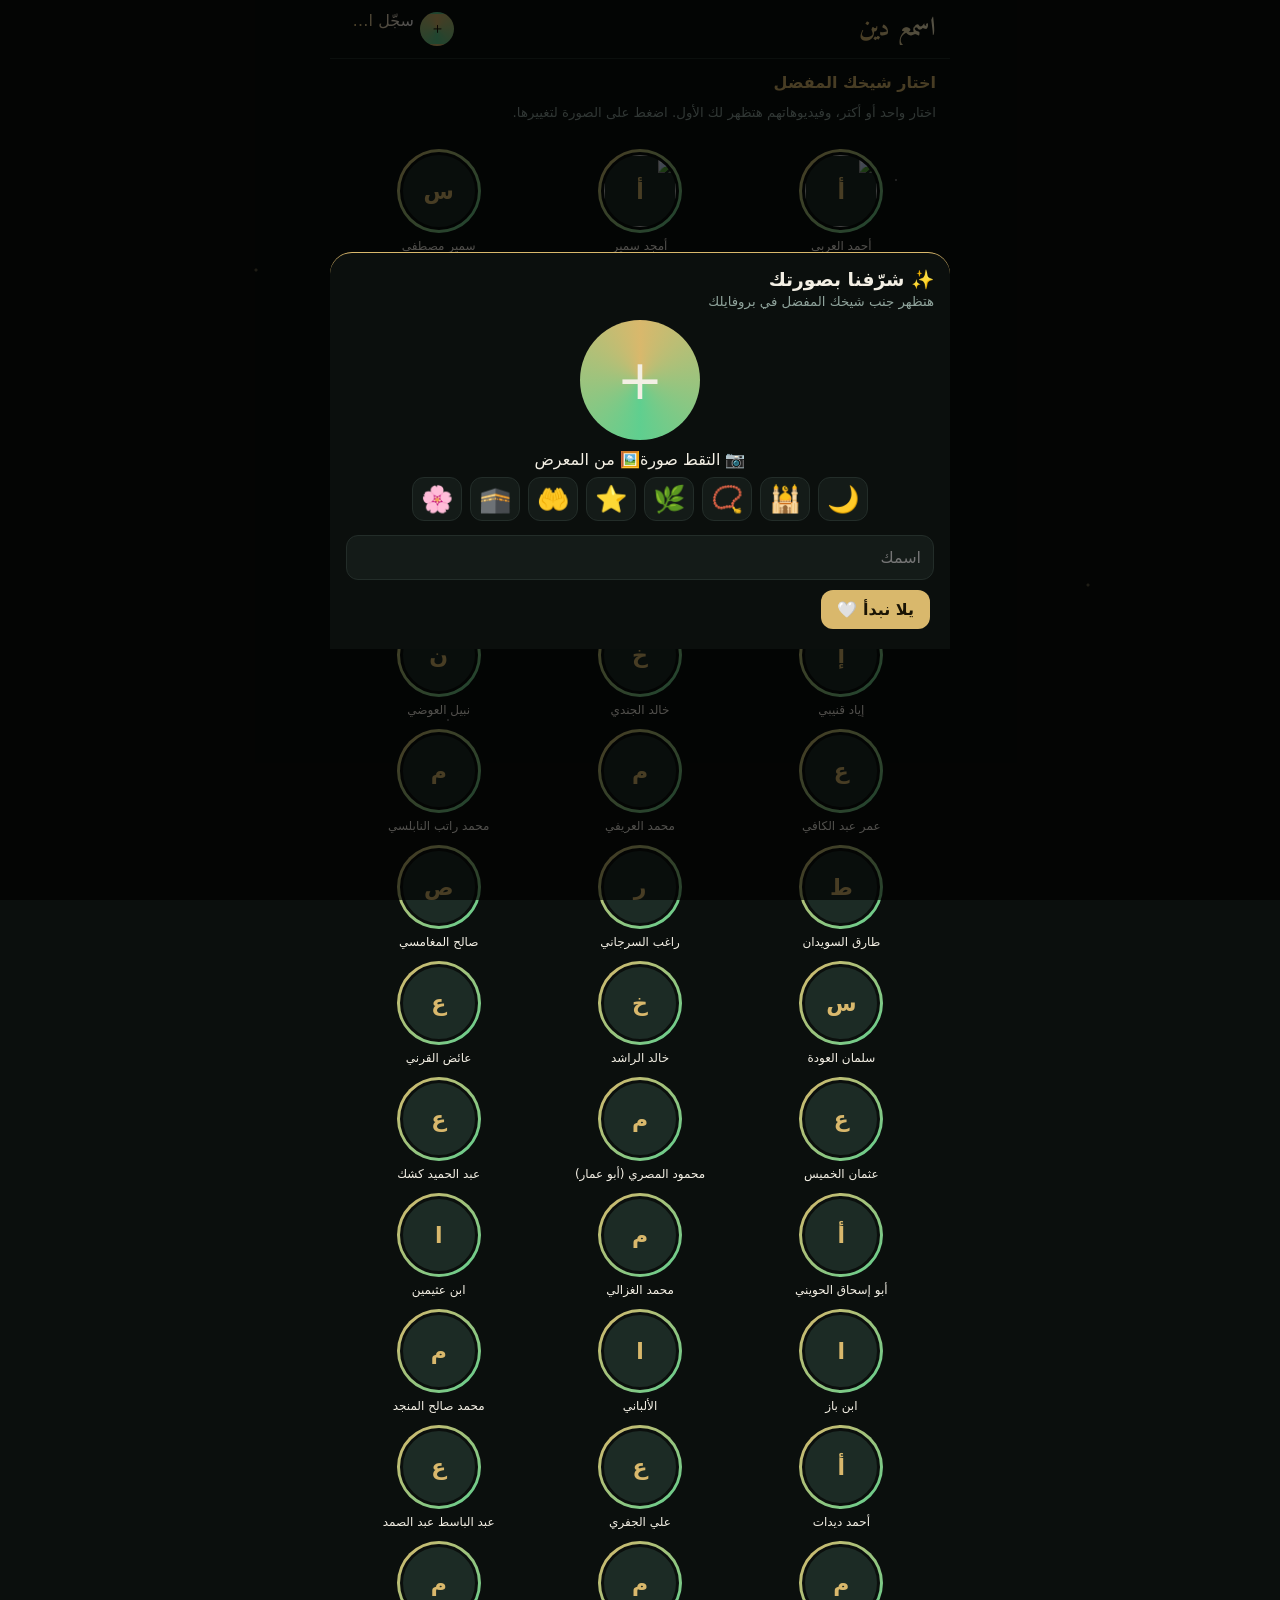
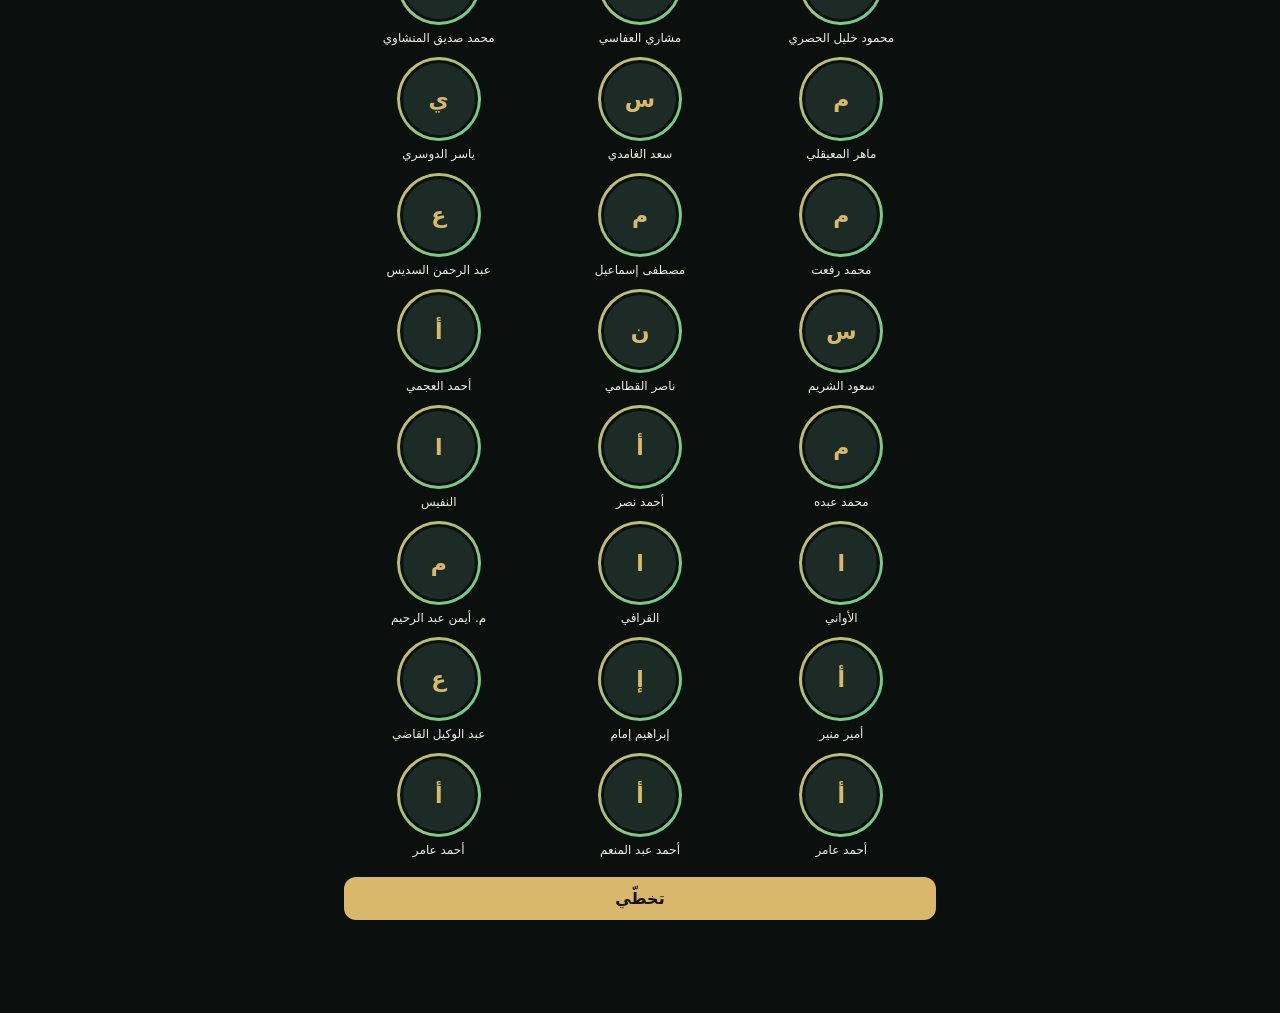
==== commit 87938c4f: "Add files via upload" ====
--- a/index.html
+++ b/index.html
@@ -2,153 +2,5601 @@
 <html lang="ar" dir="rtl">
 <head>
 <meta charset="utf-8">
-<meta name="viewport" content="width=device-width, initial-scale=1">
-<title>منصة العلم الشرعي</title>
+<meta name="viewport" content="width=device-width, initial-scale=1, viewport-fit=cover">
+<meta name="theme-color" content="#0b0f0d">
+<meta name="apple-mobile-web-app-capable" content="yes">
+<link rel="manifest" href="manifest.webmanifest">
+<link rel="icon" href="icon-192.png">
+<link rel="apple-touch-icon" href="icon-192.png">
+<title>اسمع دين</title>
+<link href="https://fonts.googleapis.com/css2?family=Amiri:wght@700&display=swap" rel="stylesheet">
 <style>
-:root{--bg:#0f1f1a;--card:#17302a;--card2:#1e3d35;--gold:#d9b86c;--txt:#f1ede2;--mut:#9fb5ad;--ok:#5fcf8f}
-*{box-sizing:border-box;margin:0;font-family:system-ui,"Segoe UI",Tahoma,sans-serif}
-body{background:var(--bg);color:var(--txt);padding:14px 14px 60px;max-width:760px;margin:auto}
-h1{font-size:21px;color:var(--gold)}h2{font-size:17px;margin:14px 0 8px;color:var(--gold)}
-.head{display:flex;align-items:center;gap:10px;margin-bottom:12px}
-.head h1{flex:1}
-button,.btn{cursor:pointer;border:1px solid #2c5247;background:var(--card2);color:var(--txt);padding:9px 13px;border-radius:10px;font-size:14px}
-.gold{background:var(--gold);color:#1b1b1b;border-color:var(--gold);font-weight:600}
-.card{background:var(--card);border-radius:16px;padding:14px;margin-bottom:10px}
-.sch{display:flex;align-items:center;gap:12px;cursor:pointer}
-.av{width:46px;height:46px;border-radius:50%;background:var(--gold);color:#1b1b1b;display:grid;place-items:center;font-weight:700;font-size:18px;flex:none}
-.nm{flex:1;font-size:17px;font-weight:600}.cnt{font-size:12px;color:var(--mut);font-weight:400;display:block;margin-top:3px}
-.bar{height:5px;background:#0f1f1a;border-radius:4px;margin-top:10px;overflow:hidden}.bar i{display:block;height:100%;background:var(--ok)}
-.sec{background:var(--card);border-radius:14px;margin-bottom:10px;overflow:hidden}
-.sec>summary{padding:13px 14px;font-weight:600;cursor:pointer;list-style:none;display:flex;justify-content:space-between}
-.sec>summary span{font-size:12px;color:var(--mut);font-weight:400}
-.vid{display:flex;align-items:center;gap:10px;padding:11px 14px;border-top:1px solid #214038}
-.vid.cur{background:var(--card2)}
-.vt{flex:1;cursor:pointer;font-size:15px}
-.chk{width:26px;height:26px;border-radius:50%;border:2px solid #3d6a5d;display:grid;place-items:center;font-size:15px;flex:none;background:none;padding:0;color:transparent}
-.vid.done .chk{background:var(--ok);border-color:var(--ok);color:#10281d}
-.vid.done .vt{color:var(--mut)}
-.del{background:none;border:0;color:var(--mut);padding:4px}
-#player{position:relative;padding-top:56.25%;background:#000;border-radius:14px;overflow:hidden;margin-bottom:12px;display:none}
-#player>div,#player iframe{position:absolute;inset:0;width:100%;height:100%}
-.empty{color:var(--mut);text-align:center;padding:26px 0;line-height:1.8}
-form{display:grid;gap:10px}
-input,select{width:100%;padding:12px;border-radius:10px;border:1px solid #2c5247;background:var(--bg);color:var(--txt);font-size:15px}
-label{font-size:13px;color:var(--mut)}
-.row{display:flex;gap:8px;flex-wrap:wrap}
-.toast{position:fixed;bottom:18px;left:50%;transform:translateX(-50%);background:var(--ok);color:#10281d;padding:10px 18px;border-radius:20px;font-weight:600;display:none}
-textarea{width:100%;height:160px;border-radius:10px;background:var(--bg);color:var(--txt);border:1px solid #2c5247;padding:10px;direction:ltr;font-size:12px}
+:root{--bg:#0b0f0d;--card:#141b18;--line:#232d29;--gold:#d9b86c;--txt:#f3efe4;--mut:#8fa39b;--ok:#5fcf8f;--red:#ff5d6c}
+*{box-sizing:border-box;margin:0;font-family:system-ui,"Segoe UI",Tahoma,sans-serif;-webkit-tap-highlight-color:transparent}
+body{background:var(--bg);color:var(--txt);max-width:620px;margin:auto;padding-bottom:calc(70px + env(safe-area-inset-bottom))}
+button{cursor:pointer;color:inherit;background:none;border:0;font-size:inherit}
+.top{position:sticky;top:0;z-index:20;background:var(--bg);border-bottom:1px solid var(--line);padding:10px 14px;padding-top:calc(10px + env(safe-area-inset-top));display:flex;align-items:center;justify-content:space-between;gap:8px}
+.logo{font-family:Amiri,serif;font-size:30px;font-weight:700;line-height:1.2;background:linear-gradient(90deg,#d9b86c,#fff3c4,#d9b86c);background-size:200% 100%;-webkit-background-clip:text;background-clip:text;color:transparent;animation:sh 5s linear infinite}
+@keyframes sh{to{background-position:200% 0}}
+@media (prefers-reduced-motion:reduce){.logo{animation:none}}
+.inst{background:#d4af37;color:#07100d;font-weight:700;border-radius:12px;padding:8px 12px;font-size:13px}
+.stories,.chips{display:flex;overflow-x:auto;scrollbar-width:none}
+.stories::-webkit-scrollbar,.chips::-webkit-scrollbar{display:none}
+.stories{gap:14px;padding:12px 14px;border-bottom:1px solid var(--line)}
+.st{flex:none;width:68px;text-align:center;font-size:11px;color:var(--mut);cursor:pointer}
+.ring{width:64px;height:64px;border-radius:50%;padding:3px;background:linear-gradient(135deg,#d9b86c,#5fcf8f);margin:auto}
+.ring.seen{background:#2a3631}
+.st.on .ring{box-shadow:0 0 0 2px var(--bg),0 0 0 4px var(--gold)}
+.av{position:relative;width:100%;height:100%;border-radius:50%;border:3px solid var(--bg);background:#1c2b25;color:var(--gold);display:grid;place-items:center;font-size:22px;font-weight:700;overflow:hidden}
+.av img{position:absolute;inset:0;width:100%;height:100%;object-fit:cover}
+.st span{display:block;margin-top:5px;white-space:nowrap;overflow:hidden;text-overflow:ellipsis}
+.chips{gap:8px;padding:10px 14px}
+.chip{flex:none;padding:7px 13px;border-radius:18px;background:var(--card);border:1px solid var(--line);font-size:13px;cursor:pointer}
+.chip.on{background:var(--gold);color:#17140a;border-color:var(--gold);font-weight:700}
+.post{border-bottom:1px solid var(--line);padding-bottom:10px;margin-bottom:6px}
+.ph{display:flex;align-items:center;gap:10px;padding:10px 14px}
+.ph .ring{width:38px;height:38px;padding:2px;margin:0}.ph .av{font-size:15px;border-width:2px}
+.pn b{font-size:14px;display:block}.pn small{color:var(--gold);font-size:12px}
+.th{position:relative;aspect-ratio:16/9;background:#18231f;cursor:pointer;overflow:hidden}
+.th img{position:absolute;inset:0;width:100%;height:100%;object-fit:cover}
+.th .pl{position:absolute;inset:0;display:grid;place-items:center;font-size:44px;color:#fff;text-shadow:0 2px 12px #000a}
+.bd{position:absolute;top:8px;right:8px;background:#000b;color:#fff;font-size:11px;padding:3px 8px;border-radius:10px;z-index:3}
+.bd.w{right:auto;left:8px;background:var(--ok);color:#0b2417;font-weight:700}
+.post.done .th img{opacity:.45}
+.ac{display:flex;gap:6px;padding:8px 10px 0}
+.ac button{font-size:24px;padding:4px 8px}.ac button.on.s{color:var(--red)}.ac button.on.w{color:var(--ok)}
+.tt{padding:2px 14px;font-size:15px;line-height:1.7}
+.grid{display:grid;grid-template-columns:repeat(3,1fr);gap:2px}
+.gi{position:relative;aspect-ratio:1;background:#18231f;overflow:hidden;cursor:pointer}
+.gi img{position:absolute;inset:0;width:100%;height:100%;object-fit:cover}
+.gi.done img{opacity:.4}
+.gt{position:absolute;inset:auto 0 0;padding:14px 5px 5px;font-size:10.5px;line-height:1.35;background:linear-gradient(transparent,#000c);text-align:center}
+.search{margin:10px 14px;display:block;width:calc(100% - 28px);padding:11px 14px;border-radius:12px;background:var(--card);border:1px solid var(--line);color:var(--txt);font-size:15px}
+.nav{position:fixed;bottom:0;left:0;right:0;max-width:620px;margin:auto;background:#0b0f0def;border-top:1px solid var(--line);display:flex;padding-bottom:env(safe-area-inset-bottom);z-index:30}
+.nav button{flex:1;padding:11px 0 9px;font-size:11px;color:var(--mut);display:flex;flex-direction:column;align-items:center;gap:2px}
+.nav i{font-style:normal;font-size:22px}.nav button.on{color:var(--gold)}
+.empty{text-align:center;color:var(--mut);padding:50px 20px;line-height:1.9}
+.sec{padding:14px}.sec h2{font-size:16px;color:var(--gold);margin-bottom:10px}
+.stat{display:flex;gap:10px;margin-bottom:14px}.stat div{flex:1;background:var(--card);border-radius:14px;padding:14px 6px;text-align:center}
+.stat b{display:block;font-size:22px;color:var(--gold)}.stat small{color:var(--mut);font-size:12px}
+.row{display:block;width:100%;text-align:right;background:var(--card);border-radius:14px;padding:14px;margin-bottom:8px;font-size:15px}
+.gold{background:var(--gold);color:#17140a;font-weight:700;border-radius:12px;padding:12px;width:100%;margin-top:6px;display:block;text-align:center}
+.gold.o{background:transparent;border:1px solid var(--gold);color:var(--gold)}
+.more{display:block;margin:14px auto;padding:11px 26px;border:1px solid var(--gold);border-radius:14px;color:var(--gold);font-weight:700}
+.back{font-size:22px;padding:4px 10px}
+#ov{position:fixed;inset:0;background:var(--bg);z-index:50;display:none;overflow-y:auto}
+#ov .bar{display:flex;align-items:center;gap:6px;padding:8px;padding-top:calc(8px + env(safe-area-inset-top));position:sticky;top:0;background:var(--bg);z-index:2}
+#pbox{position:relative;aspect-ratio:16/9;background:#000;max-width:620px;margin:auto}
+#pbox iframe,#pbox>div{position:absolute;inset:0;width:100%;height:100%;border:0}
+#ov .in{max-width:620px;margin:auto}
+.nx{display:flex;gap:10px;padding:8px 14px;align-items:center;cursor:pointer}
+.nm{position:relative;width:120px;aspect-ratio:16/9;border-radius:8px;overflow:hidden;flex:none;background:#18231f}
+.nm img{position:absolute;inset:0;width:100%;height:100%;object-fit:cover}
+.nx .t{font-size:14px;line-height:1.6}.nx small{color:var(--mut);display:block;font-size:12px}
+.toast{position:fixed;bottom:84px;left:50%;transform:translateX(-50%);background:var(--ok);color:#0b2417;padding:9px 18px;border-radius:20px;font-weight:700;display:none;z-index:99;font-size:14px;white-space:nowrap}
+/* ===== حركات ===== */
+@keyframes up{from{opacity:0;transform:translateY(14px)}to{opacity:1;transform:none}}
+@keyframes pop{40%{transform:scale(1.5)}100%{transform:scale(1)}}
+@keyframes shim{to{background-position:-200% 0}}
+.pg>*{animation:up .38s cubic-bezier(.2,.8,.2,1) both}
+.pg>*:nth-child(2){animation-delay:.05s}.pg>*:nth-child(3){animation-delay:.1s}.pg>*:nth-child(n+4){animation-delay:.15s}
+.th,.gi,.nm{background:linear-gradient(100deg,#18231f 30%,#233029 50%,#18231f 70%) 0 0/200% 100%;animation:shim 1.6s linear infinite}
+.th img,.gi img,.nm img{opacity:0;transition:opacity .45s}.th img.ok,.gi img.ok,.nm img.ok{opacity:1}
+.post.done .th img.ok,.gi.done img.ok{opacity:.4}
+.ac button{transition:transform .15s}.ac button:active,.chip:active,.st:active,.row:active,.gold:active{transform:scale(.92)}
+.pop{animation:pop .4s ease}
+.chip,.ring,.st{transition:all .25s}
+.nav button i{transition:transform .25s cubic-bezier(.3,1.6,.5,1)}.nav button.on i{transform:translateY(-3px) scale(1.15)}
+.post{transition:opacity .3s}
+#ov{display:block;visibility:hidden;transform:translateY(100%);opacity:0;transition:transform .4s cubic-bezier(.2,.8,.2,1),opacity .3s,visibility 0s .4s}
+#ov.show{visibility:visible;transform:none;opacity:1;transition-delay:0s}
+.toast{display:block;opacity:0;transform:translate(-50%,16px);transition:.3s;pointer-events:none}.toast.show{opacity:1;transform:translate(-50%,0)}
+.ring.fav{background:linear-gradient(135deg,#ffd76a,#d9b86c,#fff3c4)}
+.fv{position:absolute;bottom:-2px;left:-2px;font-size:13px;background:var(--bg);border-radius:50%;width:20px;height:20px;display:grid;place-items:center;z-index:2}
+.hd{display:flex;flex-direction:column;align-items:center;gap:8px;padding:18px 14px;text-align:center}
+.hd .ring{width:104px;height:104px;padding:4px;position:relative}.hd .av{font-size:40px}
+.hd .row2{display:flex;gap:8px}.hd .row2 button{border:1px solid var(--gold);color:var(--gold);border-radius:12px;padding:8px 14px;font-size:14px;transition:.2s}.hd .row2 button.on{background:var(--gold);color:#17140a;font-weight:700}
+.pk{display:grid;grid-template-columns:repeat(3,1fr);gap:12px;padding:14px}
+.pk .c{text-align:center;font-size:12px;cursor:pointer;transition:transform .2s}.pk .c .ring{width:84px;height:84px}.pk .c.on .ring{box-shadow:0 0 0 3px var(--bg),0 0 0 5px var(--gold);transform:scale(1.06)}
+.pk .c.on::after{content:"⭐"}
+.cvr{position:absolute;inset:0;display:grid;place-items:center;font-size:40px;opacity:.9}
+.so input{margin:6px 0}
+@media (prefers-reduced-motion:reduce){*{animation:none!important;transition:none!important}}
+/* ===== مرحلة ٣: حركات بسيطة كتير ===== */
+@property --a{syntax:'<angle>';initial-value:0deg;inherits:false}
+@keyframes spin{to{--a:360deg}}@keyframes sp{0%{opacity:1}70%{opacity:1}100%{opacity:0;visibility:hidden}}
+@keyframes lg{from{opacity:0;transform:scale(.6) translateY(10px);letter-spacing:8px}to{opacity:1;transform:none}}
+@keyframes pls{0%,100%{transform:scale(1)}50%{transform:scale(1.18)}}@keyframes bh{0%{transform:translate(-50%,-50%) scale(0);opacity:1}40%{transform:translate(-50%,-50%) scale(1.5)}100%{transform:translate(-50%,-90%) scale(1.1);opacity:0}}
+@keyframes fl{0%,100%{transform:translateY(0)}50%{transform:translateY(-7px)}}@keyframes kb{to{transform:scale(1.12)}}
+#splash{position:fixed;inset:0;z-index:99;background:var(--bg);display:grid;place-items:center;animation:sp 1.7s forwards;pointer-events:none}
+#splash .logo{font-size:56px;animation:lg .9s cubic-bezier(.2,.9,.3,1.2) both}
+.stories .ring:not(.seen):not(.fav){background:conic-gradient(from var(--a),#d9b86c,#5fcf8f,#d9b86c);animation:spin 4s linear infinite}
+.th .pl,.hero .pl{animation:pls 2s ease-in-out infinite}
+.post.rv{opacity:0;transform:translateY(28px) scale(.98)}.post.rv.in{opacity:1;transform:none;transition:opacity .55s,transform .55s cubic-bezier(.2,.8,.2,1)}
+.pg>.post{animation:none}
+.th:active img{transform:scale(1.06)}.th img{transition:opacity .45s,transform .5s}
+.bh{position:absolute;left:50%;top:50%;font-size:80px;font-style:normal;z-index:5;pointer-events:none;animation:bh .9s ease-out forwards}
+.pbar{height:3px;background:var(--line)}.pbar i{display:block;height:100%;background:linear-gradient(90deg,var(--gold),var(--ok));transition:width 1s cubic-bezier(.2,.8,.2,1);animation:grow 1.2s ease-out}
+@keyframes grow{from{width:0}}
+.fab{position:fixed;bottom:calc(84px + env(safe-area-inset-bottom));left:16px;width:54px;height:54px;border-radius:50%;background:linear-gradient(135deg,#d9b86c,#b8923f);font-size:26px;box-shadow:0 6px 18px #0008;z-index:25;animation:fl 3s ease-in-out infinite}
+.fab:active{transform:scale(.85) rotate(180deg)}
+.hero{position:relative;margin:12px 14px;aspect-ratio:16/9;border-radius:18px;overflow:hidden;background:#18231f;cursor:pointer}
+.hero>img{position:absolute;inset:0;width:100%;height:100%;object-fit:cover;opacity:0;transition:opacity .5s;animation:kb 9s ease-in-out infinite alternate}.hero>img.ok{opacity:1}
+.hero .cvr{font-size:60px}.hero .pl{position:absolute;inset:0;display:grid;place-items:center;font-size:52px;color:#fff;text-shadow:0 2px 14px #000a}
+.hg{position:absolute;inset:auto 0 0;padding:34px 14px 12px;background:linear-gradient(transparent,#000d);z-index:2;display:flex;flex-direction:column;gap:3px}
+.hg small{color:var(--gold);font-size:12px}.hg b{font-size:16px;line-height:1.5}.hg span{font-size:12px;color:var(--mut)}
+.tcs{padding:10px 14px}.tc{flex:none;position:relative;width:96px;height:64px;border-radius:12px;overflow:hidden;background:var(--card);border:2px solid transparent;display:grid;place-items:end center;cursor:pointer;transition:.25s}
+.tc img{position:absolute;inset:0;width:100%;height:100%;object-fit:cover;opacity:0;transition:opacity .4s}.tc img.ok{opacity:.75}
+.tc span,.tc b{position:relative;z-index:2;font-size:11px;padding:14px 4px 4px;width:100%;text-align:center;background:linear-gradient(transparent,#000c)}.tc b{position:absolute;top:8px;font-size:20px;background:none;color:var(--gold);padding:0}
+.tc.on{border-color:var(--gold);transform:translateY(-3px)}.tc:active{transform:scale(.93)}
+/* ===== تائب ===== */
+@keyframes rise{from{transform:translate(-50%,70px)}to{transform:translate(-50%,0)}}@keyframes rot{to{transform:translateX(-50%) rotate(360deg)}}
+@keyframes flt{0%{transform:translateY(0) rotate(0);opacity:0}15%{opacity:.9}100%{transform:translateY(-260px) rotate(200deg);opacity:0}}
+@keyframes vq{0%,3%{opacity:0;transform:translateY(8px)}8%,30%{opacity:1;transform:none}36%,100%{opacity:0}}
+@keyframes bth{0%,100%{transform:scale(.6)}50%{transform:scale(1.15)}}@keyframes bt1{0%,45%{opacity:1}50%,95%{opacity:0}100%{opacity:1}}@keyframes bt2{0%,45%{opacity:0}50%,95%{opacity:1}100%{opacity:0}}
+@keyframes rg{from{--p:0deg}}@keyframes wig{0%,100%{transform:rotate(0)}25%{transform:rotate(-12deg) scale(1.1)}75%{transform:rotate(12deg) scale(1.1)}}
+@keyframes rpl{to{transform:translate(-50%,-50%) scale(14);opacity:0}}@keyframes cf{from{transform:translate(0,-20px) rotate(0)}to{transform:translate(var(--x),100vh) rotate(720deg);opacity:.2}}
+@keyframes sosp{0%{box-shadow:0 0 0 0 #ff5d6c88}100%{box-shadow:0 0 0 22px #ff5d6c00}}
+@property --p{syntax:'<angle>';initial-value:0deg;inherits:false}
+.tw{position:relative;height:290px;overflow:hidden;background:linear-gradient(#0b1a2b,#1d3a3a 55%,#d9b86c);display:grid;place-items:start center}
+.sun{position:absolute;bottom:-40px;left:50%;width:150px;height:150px;border-radius:50%;background:radial-gradient(#fff6cf,#ffd76a 60%,#d9b86c);box-shadow:0 0 70px 30px #ffd76a77;animation:rise 2.4s cubic-bezier(.2,.8,.2,1) both,pls 4s 2.4s ease-in-out infinite;transform:translateX(-50%)}
+.rays{position:absolute;bottom:-190px;left:50%;width:420px;height:420px;border-radius:50%;background:repeating-conic-gradient(#ffd76a33 0 8deg,transparent 8deg 22deg);transform:translateX(-50%);animation:rot 30s linear infinite}
+.lf{position:absolute;bottom:0;font-style:normal;animation:flt 6s ease-in infinite;opacity:0}
+.twt{position:relative;z-index:2;text-align:center;padding:26px 14px}.twt h1{font-family:Amiri,serif;font-size:32px;color:#fff3c4;animation:up .8s .3s both}
+.vq{position:relative;height:50px;margin-top:10px}.vq p{position:absolute;inset:0;font-family:Amiri,serif;font-size:19px;color:#fff;opacity:0;animation:vq 15s infinite}.vq p:nth-child(2){animation-delay:5s}.vq p:nth-child(3){animation-delay:10s}
+.sosb{position:relative;display:block;width:calc(100% - 28px);margin:14px;padding:16px;border-radius:16px;background:linear-gradient(135deg,#ff5d6c,#d93b4d);color:#fff;font-weight:700;font-size:17px;animation:sosp 1.8s infinite}.sosb:active{transform:scale(.96)}
+.dnc{display:flex;gap:14px;align-items:center;margin:0 14px 6px;padding:14px;background:var(--card);border-radius:18px}
+.dr{flex:none;width:116px;height:116px;border-radius:50%;background:conic-gradient(var(--gold) var(--p),var(--line) 0);display:grid;place-items:center;animation:rg 1.6s ease-out}
+.dr>div{width:96px;height:96px;border-radius:50%;background:var(--card);display:grid;place-items:center;align-content:center}.dr b{font-size:34px;color:var(--gold)}.dr small{font-size:11px;color:var(--mut)}
+.dt{flex:1;display:grid;gap:6px;font-size:14px;line-height:1.7}.dt small{color:var(--mut)}.dt .gold{margin-top:2px;padding:9px;font-size:13px}
+.stp{display:flex;gap:12px;align-items:center;background:var(--card);border-radius:14px;padding:12px;margin-bottom:8px}.stp i{font-style:normal;font-size:30px;animation:wig 3s ease-in-out infinite}.stp b{display:block;color:var(--gold)}.stp small{color:var(--mut);font-size:13px;line-height:1.6}
+.sols{display:grid;grid-template-columns:repeat(2,1fr);gap:8px}.sol{background:var(--card);border:1px solid var(--line);border-radius:14px;padding:14px 8px;text-align:center;font-size:14px;cursor:pointer;transition:.25s}.sol i{display:block;font-style:normal;font-size:28px;margin-bottom:4px}.sol.on{background:var(--gold);color:#17140a;font-weight:700;border-color:var(--gold)}.sol:active{transform:scale(.93)}
+.dnc.rv,.stp.rv,.sol.rv{opacity:0;transform:translateY(24px)}.dnc.in,.stp.in,.sol.in{opacity:1;transform:none;transition:.5s}
+#sos{position:fixed;inset:0;z-index:70;background:radial-gradient(#10302a,#06100d);visibility:hidden;opacity:0;transform:scale(1.08);transition:.4s;overflow:auto}#sos.show{visibility:visible;opacity:1;transform:none}
+.sc{display:grid;justify-items:center;gap:16px;padding:10px 20px 40px;text-align:center}.sc h2{font-family:Amiri,serif;color:var(--gold);font-size:24px}.sc p{font-family:Amiri,serif;font-size:20px}
+.br{position:relative;width:150px;height:150px;border-radius:50%;background:radial-gradient(#5fcf8f55,#d9b86c22);border:2px solid var(--gold);display:grid;place-items:center;animation:bth 8s ease-in-out infinite}.br span{position:absolute;font-size:20px;color:#fff3c4}.b1{animation:bt1 8s infinite}.b2{animation:bt2 8s infinite}
+.tsb{position:relative;overflow:hidden;width:190px;height:190px;border-radius:50%;background:linear-gradient(135deg,#d9b86c,#b8923f);color:#17140a;display:grid;place-items:center;align-content:center;box-shadow:0 10px 40px #d9b86c55;user-select:none}.tsb b{font-size:52px}.tsb small{font-weight:700}.tsb:active{transform:scale(.95)}
+.rp{position:absolute;width:20px;height:20px;border-radius:50%;background:#fff8;transform:translate(-50%,-50%);animation:rpl .7s ease-out forwards;pointer-events:none}
+.cf{position:fixed;inset:0;z-index:95;pointer-events:none;overflow:hidden}.cf i{position:absolute;top:0;width:9px;height:14px;border-radius:2px;animation:cf 2s ease-in forwards}
+/* ===== قصص: مشاهد ===== */
+@keyframes wl{to{transform:translateX(-72px)}}@keyframes wr{to{transform:translateX(72px)}}@keyframes pth{from{opacity:0;transform:scaleY(0)}to{opacity:1;transform:none}}
+@keyframes bob{0%,100%{transform:translateY(0) rotate(-5deg)}50%{transform:translateY(-8px) rotate(5deg)}}@keyframes rn{to{background-position:-40px 80px}}
+@keyframes wv{to{transform:translateX(-50px)}}@keyframes fr{0%,100%{transform:scale(1)}50%{transform:scale(1.2,.9)}}@keyframes cool{to{filter:hue-rotate(170deg) saturate(.8) brightness(1.25)}}
+@keyframes snw{from{transform:translateY(-30px) rotate(0);opacity:0}30%{opacity:1}to{transform:translateY(160px) rotate(300deg);opacity:0}}
+@keyframes swim{0%{transform:translateX(130%)}100%{transform:translateX(-130%)}}@keyframes bbl{from{transform:translateY(40px);opacity:0}30%{opacity:.9}to{transform:translateY(-150px);opacity:0}}
+@keyframes cap{0%,50%{opacity:0;transform:translateY(8px)}70%,100%{opacity:1;transform:none}}@keyframes twk{0%,100%{opacity:.25;transform:scale(.7)}50%{opacity:1;transform:scale(1.2)}}
+@keyframes zz{from{transform:translate(0,0);opacity:0}30%{opacity:1}to{transform:translate(20px,-50px);opacity:0}}@keyframes orb{to{transform:rotate(360deg)}}
+@keyframes cd{to{transform:translateX(-380px)}}@keyframes fly{0%{transform:translate(380px,110px) scale(.7)}50%{transform:translate(160px,30px) scale(1.1) rotate(-8deg)}100%{transform:translate(-60px,90px) scale(.8)}}
+@keyframes spk{to{transform:translate(var(--x),var(--y)) scale(1.4);opacity:0}}
+.qc{margin:0 14px 18px}.qc.rv{opacity:0;transform:translateY(24px)}.qc.in{opacity:1;transform:none;transition:.6s}
+.scn{position:relative;aspect-ratio:16/9;border-radius:18px;overflow:hidden;cursor:pointer;background:#10302a;isolation:isolate;box-shadow:0 8px 24px #0006}.scn *{animation-play-state:paused}.scn.go *{animation-play-state:running}.scn.nr *{animation:none!important}
+.scn i,.scn u,.scn p{position:absolute;font-style:normal;text-decoration:none;margin:0}
+.qt{position:absolute;inset:auto 0 0;z-index:5;padding:30px 14px 10px;background:linear-gradient(transparent,#000d)}.qt b{font-family:Amiri,serif;font-size:21px;color:#fff3c4;display:block}.qt small{color:var(--gold);font-size:12px}
+.qp{position:absolute;z-index:6;top:10px;left:10px;width:44px;height:44px;border-radius:50%;background:var(--gold);color:#17140a;font-size:18px;animation:pls 2s infinite}
+.ay{font-family:Amiri,serif;font-size:18px;line-height:1.9;color:var(--gold);padding:10px 4px 4px}.nov{color:var(--mut);display:block;padding:4px}
+.spk{position:absolute;z-index:9;pointer-events:none;animation:spk .9s ease-out forwards}
+.s-sea{background:linear-gradient(#78c6e8,#1b6fa8)}.s-sea .wall{top:0;bottom:0;width:50%;background:linear-gradient(#0e4d85,#07264a);border-radius:0 0 40% 40%/0 0 22px 22px;animation:wl 2.4s .3s cubic-bezier(.3,.7,.3,1) forwards}.s-sea .wall.l{left:0;border-radius:0 0 22px 0}.s-sea .wall.r{right:0;border-radius:0 0 0 22px;animation-name:wr}.s-sea .pth{left:40%;width:20%;bottom:0;top:30%;background:linear-gradient(#e8d29a,#b9965a);transform-origin:bottom;opacity:0;animation:pth 1.6s 1.2s forwards;z-index:0}.s-sea .sun{top:8px;right:16px;font-size:30px;animation:pls 4s infinite}.s-sea .fsh{top:30%;font-size:20px;z-index:2;animation:swim 6s linear infinite}.s-sea .f2{top:60%;animation-duration:8s;animation-delay:1s}
+.s-ark{background:linear-gradient(#37475a,#1a2430)}.s-ark .rain{inset:0;background:repeating-linear-gradient(105deg,transparent 0 6px,#9fd0ff66 6px 7px);background-size:40px 80px;animation:rn .5s linear infinite}.s-ark .cld{font-size:42px;top:6px;animation:cd 14s linear infinite}.s-ark .c1{right:-30px}.s-ark .c2{right:140px;animation-duration:20s}.s-ark .ark{font-size:64px;left:36%;top:30%;animation:bob 3s ease-in-out infinite;z-index:2}.s-ark .wav{left:-10%;right:-10%;height:40px;bottom:-10px;border-radius:50% 50% 0 0;background:#2a6fa5cc;animation:wv 3s ease-in-out infinite alternate}.s-ark .w2{bottom:-22px;background:#1b4f7c;animation-duration:2.2s}
+.s-fire{background:radial-gradient(#5a2a12,#1c0d08)}.s-fire .fire{font-size:76px;left:42%;top:30%;animation:fr 1s infinite,cool 4s 1s forwards}.s-fire .f2{font-size:50px;left:30%;top:46%;animation-delay:.3s,1.6s}.s-fire .snw{font-size:24px;top:0;animation:snw 3.5s ease-in infinite}.s-fire .s1{left:25%}.s-fire .s2{left:50%;animation-delay:1s}.s-fire .s3{left:70%;animation-delay:2s}
+.s-whale{background:linear-gradient(#06182c,#010710)}.s-whale .glow{left:50%;top:20%;width:90px;height:90px;border-radius:50%;background:radial-gradient(#fff3c488,transparent 70%);transform:translateX(-50%);animation:pls 3s infinite}.s-whale .whl{font-size:80px;top:28%;left:0;animation:swim 11s linear infinite reverse}.s-whale .bub{font-size:18px;bottom:0;animation:bbl 4s ease-in infinite}.s-whale .b1{left:20%}.s-whale .b2{left:55%;animation-delay:1.4s}.s-whale .b3{left:80%;animation-delay:2.4s}.s-whale .cap{top:12px;width:100%;text-align:center;color:#fff3c4;font-family:Amiri,serif;font-size:22px;animation:cap 5s infinite}
+.s-cave{background:linear-gradient(#0a1030,#1b2b55)}.s-cave .moon{top:10px;right:20px;font-size:34px;animation:bob 6s infinite}.s-cave .tw{font-size:14px;animation:twk 2s infinite}.s-cave .t1{top:16%;left:20%}.s-cave .t2{top:30%;left:45%;animation-delay:.7s}.s-cave .t3{top:12%;left:68%;animation-delay:1.3s}.s-cave .cav{left:22%;right:22%;bottom:0;top:38%;border-radius:50% 50% 0 0;background:radial-gradient(#ffd76a55,#05060c 70%);border:6px solid #2b2f3d}.s-cave .zz{left:50%;bottom:28%;font-size:26px;animation:zz 3s infinite}
+.s-yusuf{background:radial-gradient(#26305e,#0a0d22)}.s-yusuf .sun{top:12px;right:18px;font-size:34px;animation:pls 3s infinite}.s-yusuf .moon{top:12px;left:18px;font-size:34px;animation:pls 3.4s infinite}.s-yusuf .orb{position:absolute;left:50%;top:50%;width:0;height:0;animation:orb 16s linear infinite}.s-yusuf .st{font-size:20px;left:0;top:0;transform:rotate(var(--a)) translateY(-64px);animation:twk 2s infinite}
+.s-bird{background:linear-gradient(#7cc5f0,#e9f6ff)}.s-bird .sun{top:8px;right:16px;font-size:34px;animation:pls 4s infinite}.s-bird .cld{font-size:44px;top:14%;animation:cd 16s linear infinite}.s-bird .c1{right:-30px}.s-bird .c2{right:120px;top:40%;animation-duration:24s}.s-bird .brd{font-size:36px;left:0;top:0;animation:fly 6s ease-in-out infinite;z-index:2}
+
+#me{display:flex;align-items:center;gap:6px;background:none;border:0;color:var(--gold);font:700 12px inherit}
+#me .pf{width:34px;height:34px;border-radius:50%;display:grid;place-items:center;font:700 17px Amiri,serif;color:#1a1405;background:conic-gradient(from var(--a),#d9b86c,#5fcf8f,#d9b86c);animation:spin 4s linear infinite;overflow:hidden;border:2px solid transparent}
+#me .pf img{width:100%;height:100%;object-fit:cover;border-radius:50%}
+#me .nm span{display:inline-block;animation:nw 2.4s ease-in-out infinite}@keyframes nw{50%{transform:translateY(-3px);color:#fff}}
+#ask{position:fixed;bottom:84px;left:14px;z-index:40;border:0;border-radius:99px;padding:11px 16px;background:linear-gradient(120deg,#a9741a,#d9b86c,#fff1b8,#a9741a);background-size:300% 100%;animation:sh 5s linear infinite;color:#1a1405;font-weight:800}
+.xs{position:fixed;inset:0;z-index:120;background:#000a;display:none;align-items:flex-end}.xs.on{display:flex}
+.xs .in{width:100%;max-width:620px;margin:auto;max-height:85vh;overflow:auto;background:var(--bg);border-radius:22px 22px 0 0;padding:16px;border-top:1px solid var(--gold)}
+.xs input{width:100%;padding:12px;border-radius:12px;border:1px solid var(--line);background:var(--card);color:var(--txt);font:inherit;margin:6px 0}
+.xs button.g{border:0;border-radius:12px;padding:10px 16px;background:var(--gold);color:#1a1405;font-weight:800;margin:4px 4px 4px 0}
+.xs .ans{white-space:pre-wrap;line-height:1.9;background:var(--card);border-radius:14px;padding:12px;margin:10px 0}
+.cols{display:flex;gap:10px;overflow-x:auto;padding:4px 14px 12px;scrollbar-width:none}
+.cols button{flex:none;border:0;border-radius:16px;padding:14px 16px;color:#fff;font-weight:800;background:linear-gradient(135deg,hsl(var(--h) 55% 32%),hsl(calc(var(--h) + 40) 60% 14%))}
+.cols button span{display:block;font-size:28px;animation:fl 3s ease-in-out infinite}
+.post.tw,.gi.tw{position:relative;overflow:hidden}
+.post.tw::after,.gi.tw::after{content:"🍃 🌱 🍃";position:absolute;top:-20px;right:10px;font-size:18px;pointer-events:none;animation:twf 6s linear infinite}
+@keyframes twf{to{transform:translateY(330px) rotate(25deg);opacity:0}}
+@media (prefers-reduced-motion:reduce){*{animation:none!important}}
+body::before{content:"";position:fixed;inset:0;pointer-events:none;z-index:0;background:radial-gradient(2px 2px at 20% 30%,#f6e3a1 50%,transparent),radial-gradient(1.5px 1.5px at 70% 20%,#fff 50%,transparent),radial-gradient(2px 2px at 85% 65%,#f6e3a1 50%,transparent),radial-gradient(1.5px 1.5px at 35% 80%,#fff 50%,transparent),radial-gradient(2px 2px at 55% 55%,#d9b86c 50%,transparent);animation:tw2 4s ease-in-out infinite alternate}
+@keyframes tw2{from{opacity:.15}to{opacity:.7}}
+#app{position:relative;z-index:1}
+.post,.gi{transition:transform .25s,box-shadow .25s}.post:hover,.gi:hover{transform:translateY(-3px);box-shadow:0 10px 28px #d9b86c33}.post:active,.gi:active{transform:scale(.98)}
+.top .logo{background:linear-gradient(90deg,#d9b86c,#fff6cf,#5fcf8f,#d9b86c);background-size:300% 100%;-webkit-background-clip:text;background-clip:text;color:transparent;animation:sh 5s linear infinite}
+.pl,.ph .ring{filter:drop-shadow(0 0 8px #d9b86c88)}
+.dk{margin:2px 14px 12px;border-radius:20px;padding:14px;text-align:center;color:#fff;background:linear-gradient(120deg,#0f3d2e,#1d6b4d,#0f3d2e);background-size:250% 100%;animation:sh 8s linear infinite;border:1px solid #d9b86c88}
+.dk b{display:block;font:700 19px Amiri,serif;color:#f6e3a1;min-height:30px;animation:up .6s}
+.dk button{margin-top:8px;border:0;border-radius:99px;padding:9px 20px;font-weight:800;background:radial-gradient(circle at 35% 30%,#fff3bf,#d9b86c);color:#1a1405;animation:pu 2.5s infinite}.dk button:active{transform:scale(.92)}
+.dk small{display:block;color:#cfe8dc;margin-top:6px}
+.fx{position:fixed;z-index:130;pointer-events:none;font-size:22px;animation:rs 1.3s ease-out forwards}
+.cols button{transition:transform .2s}.cols button:active{transform:scale(.92)}
+.ask,#ask{box-shadow:0 8px 24px #d9b86c55}
+#me .nm{white-space:nowrap;max-width:64px;overflow:hidden;text-overflow:ellipsis;background:linear-gradient(90deg,#d9b86c,#fff,#5fcf8f,#d9b86c);background-size:300% 100%;-webkit-background-clip:text;background-clip:text;color:transparent;animation:sh 3s linear infinite}.top .logo{white-space:nowrap;font-size:26px}
+.pcard{display:flex;align-items:center;justify-content:center;gap:10px;margin:2px 14px 12px;padding:12px;border-radius:20px;background:linear-gradient(135deg,#12342a,#0d241b);border:1px solid #d9b86c66}
+.pcard .r{width:58px;height:58px;border-radius:50%;display:grid;place-items:center;font:700 26px Amiri,serif;color:#1a1405;background:conic-gradient(from var(--a),#d9b86c,#5fcf8f,#d9b86c);animation:spin 4s linear infinite;overflow:hidden;background-size:cover}
+.pcard .r.i{background-size:cover;background-position:center;animation:none;border:2px solid #d9b86c}
+.pcard .m{text-align:center;color:#f4f0e6;font-size:12px;flex:1}.pcard .m b{display:block;color:#f6e3a1;font-size:14px}
+.pcard .h{font-size:26px;animation:pls 1.6s infinite}
+.pcard button{border:0;border-radius:99px;padding:6px 14px;background:#d9b86c;color:#1a1405;font-weight:800;margin-top:4px}
+.rails h4{margin:14px 14px 8px;color:var(--gold);font-size:15px;display:flex;justify-content:space-between}
+.rr{display:flex;gap:12px;overflow-x:auto;padding:0 14px 6px;scrollbar-width:none}
+.rc{flex:none;width:176px;border-radius:16px;overflow:hidden;background:var(--card);border:1px solid var(--line);position:relative;animation:up .5s both;transition:transform .2s}.rc:active{transform:scale(.95)}
+.rc .im{position:relative;aspect-ratio:16/10;background:linear-gradient(135deg,#12342a,#06150f);display:grid;place-items:center;font-size:34px;overflow:hidden}
+.rc .im img{position:absolute;inset:0;width:100%;height:100%;object-fit:cover}
+.rc .im::after{content:"▶";position:absolute;right:8px;bottom:8px;width:30px;height:30px;border-radius:50%;background:#000a;color:#fff;display:grid;place-items:center;font-size:12px;animation:pu 2.2s infinite}
+.rc b{display:block;padding:8px 10px 0;font-size:12.5px;line-height:1.5;height:46px;overflow:hidden}.rc small{display:block;padding:0 10px 10px;color:var(--mut);font-size:11px}
+.pav{width:120px;height:120px;border-radius:50%;margin:10px auto;display:grid;place-items:center;font-size:56px;background:conic-gradient(from var(--a),#d9b86c,#5fcf8f,#d9b86c);animation:spin 4s linear infinite;background-size:cover;background-position:center}
+.pav.i{animation:none;border:3px solid #d9b86c}
+.emo{display:flex;gap:8px;justify-content:center;flex-wrap:wrap;margin:8px 0}.emo span{font-size:26px;padding:6px 8px;border-radius:12px;background:var(--card);border:1px solid var(--line)}.emo span:active{transform:scale(.9)}
+.xs label.g{display:inline-block;cursor:pointer}
+.exg{display:grid;grid-template-columns:1fr 1fr 1fr;gap:8px;padding:0 14px 6px}.exg button{border:0;border-radius:14px;padding:12px 4px;color:#fff;font-weight:800;font-size:12px;background:linear-gradient(135deg,hsl(var(--h) 55% 30%),hsl(calc(var(--h) + 40) 60% 14%))}.exg button span{display:block;font-size:24px;animation:fl 3s ease-in-out infinite}
+.rnd{display:block;width:calc(100% - 28px);margin:6px 14px 10px;border:0;border-radius:16px;padding:13px;font-weight:800;background:linear-gradient(120deg,#a9741a,#d9b86c,#fff1b8,#a9741a);background-size:300% 100%;animation:sh 5s linear infinite;color:#1a1405}
+#sf{position:fixed;inset:0;z-index:150;background:#000;display:none}#sf.on{display:block;animation:up .35s both}
+#sf .sl{height:100%;overflow-y:auto;scroll-snap-type:y mandatory;scrollbar-width:none}
+.si{height:100vh;height:100dvh;scroll-snap-align:start;position:relative;display:grid;place-items:center;overflow:hidden;background:radial-gradient(circle at 50% 30%,#12342a,#000 70%)}
+.si .sv{position:relative;width:min(100vw,calc(100dvh*.5625));height:100%;background:#000}.si iframe{width:100%;height:100%;border:0}
+.si .em{position:absolute;inset:0;display:grid;place-items:center;font-size:64px;animation:fl 3s ease-in-out infinite;pointer-events:none}
+.si .sm{position:absolute;bottom:26px;right:14px;left:84px;color:#fff;text-shadow:0 2px 10px #000;pointer-events:none}.si.act .sm{animation:up .6s both}
+.si .sm b{display:block;font-size:15px;line-height:1.6}.si .sm small{color:#f6e3a1}.si .sm i{font-style:normal;background:#d9b86c;color:#1a1405;border-radius:99px;padding:1px 9px;font-size:11px;font-weight:800;margin-inline-end:6px}
+.si .ac{position:absolute;bottom:30px;left:12px;display:flex;flex-direction:column;gap:14px;z-index:3}
+.si .ac button{width:48px;height:48px;border-radius:50%;border:0;background:#0009;color:#fff;font-size:22px;backdrop-filter:blur(6px);animation:fl 3.5s ease-in-out infinite}.si .ac button.on{background:#d6455a}.si .ac button:active{transform:scale(.85)}
+#sf .x{position:absolute;top:calc(12px + env(safe-area-inset-top,0px));right:12px;z-index:5;width:40px;height:40px;border-radius:50%;border:0;background:#000a;color:#fff;font-size:18px}
+#sf .tt{position:absolute;top:calc(18px + env(safe-area-inset-top,0px));left:0;right:0;text-align:center;z-index:4;color:#f6e3a1;font:700 18px Amiri,serif;pointer-events:none}
+.hb{position:absolute;font-size:90px;z-index:6;pointer-events:none;animation:bh .8s ease-out forwards}
+.shb{flex:none;border:0;border-radius:16px;padding:14px 16px;color:#1a1405;font-weight:800;background:linear-gradient(120deg,#d9b86c,#fff1b8,#d9b86c);background-size:300% 100%;animation:sh 4s linear infinite}.shb span{display:block;font-size:28px;animation:pls 1.6s infinite}
+.xf h4{margin:16px 14px 4px;color:var(--gold);font-size:16px}.xf>small{display:block;margin:0 14px 10px;color:var(--mut)}
+.vb{margin:0 14px 14px;border-radius:18px;overflow:hidden;background:var(--card);border:1px solid var(--line);animation:up .5s both;transition:transform .2s,box-shadow .2s}.vb:active{transform:scale(.98)}
+.vb .im{position:relative;aspect-ratio:16/9;background:linear-gradient(135deg,#12342a,#06150f);display:grid;place-items:center;font-size:44px;overflow:hidden}
+.vb .im img{position:absolute;inset:0;width:100%;height:100%;object-fit:cover}
+.vb .im::after{content:"▶";position:absolute;inset:auto auto 10px 10px;width:40px;height:40px;border-radius:50%;background:#000b;color:#fff;display:grid;place-items:center;animation:pu 2.2s infinite}
+.vb .im i{position:absolute;top:8px;right:8px;font-style:normal;z-index:2;background:linear-gradient(120deg,#d6455a,#ff9a5a);color:#fff;border-radius:99px;padding:2px 10px;font-size:11px;font-weight:800;animation:pls 2s infinite}
+.vb .t{padding:10px 12px 0;font-weight:800;line-height:1.6}.vb .s{padding:0 12px 12px;color:var(--gold);font-size:12px}
+.xf .more2{display:block;margin:0 14px 18px;width:calc(100% - 28px);border:1px solid var(--gold);background:none;color:var(--gold);border-radius:14px;padding:12px;font-weight:800}
+.cvr,.rc .im,.vb .im{background-size:cover;background-position:center}
+.th .cvr[data-a]~.pl{position:absolute!important;inset:auto auto 10px 10px!important;transform:none!important;width:38px!important;height:38px!important;font-size:17px!important;margin:0!important}
+.xs a.g{text-decoration:none;display:inline-block;border-radius:12px;padding:10px 16px;background:var(--gold);color:#1a1405;font-weight:800;margin:4px 4px 4px 0}
+.qa{height:150px;border-radius:16px;margin:10px 0;display:grid;place-items:center;font-size:64px;animation:fl 3s ease-in-out infinite}
+
+
+#qm{position:fixed;left:8px;right:8px;bottom:76px;z-index:60;border-radius:16px;overflow:hidden;background:#111;border:1px solid #d9b86c;display:none;box-shadow:0 10px 30px #000a}#qm.on{display:block;animation:up .4s both}
+#qm .qh{display:flex;justify-content:space-between;align-items:center;padding:6px 12px;color:#f6e3a1;font-size:13px}#qm .qh button{border:0;background:none;color:#fff;font-size:16px;padding:2px 8px}
+#qm iframe{width:100%;height:300px;border:0;display:block}#qm.min iframe{height:0}
+.qk{display:flex;align-items:center;gap:10px;flex-wrap:wrap;margin:10px 0;padding:10px;border-radius:16px;background:linear-gradient(135deg,hsl(var(--h) 45% 22%),hsl(calc(var(--h) + 40) 50% 10%));border:1px solid var(--line)}
+.qk b{flex:1;min-width:120px}.qa2{width:46px;height:46px;border-radius:50%;display:grid;place-items:center;font-size:24px;background:#0006;animation:pls 2.4s infinite}
+
+
+/* ===== نظام الحركة الموحّد ===== */
+:root{--fast:180ms;--base:320ms;--slow:520ms;--ease:cubic-bezier(.22,.8,.3,1);--spring:cubic-bezier(.34,1.4,.5,1);--stagger:55ms}
+/* زخارف دايرية/لامعة بتشتغل مرة واحدة بدل ما تلف للأبد (توفير بطارية) */
+#me .pf,.pcard .r,.pav,.stories .ring:not(.seen):not(.fav){animation:spin 14s linear infinite}
+#me .nm,#me .nm span,#ask,.rnd,.shb,.dk,.top .logo,.logo{animation-iteration-count:2!important}
+.cols button span,.exg button span,.si .em,.si .ac button,.qa,.fab{animation:none!important}
+body::before{animation:none!important;opacity:.35}
+.hero>img{animation-duration:16s!important}
+.post.tw::after,.gi.tw::after{animation-iteration-count:2!important}
+/* ظهور متدرّج للكروت */
+.post,.gi,.rc,.vb{animation:up var(--base) var(--ease) both}
+:is(.post,.gi,.rc,.vb):nth-child(2){animation-delay:55ms}:is(.post,.gi,.rc,.vb):nth-child(3){animation-delay:110ms}
+:is(.post,.gi,.rc,.vb):nth-child(4){animation-delay:165ms}:is(.post,.gi,.rc,.vb):nth-child(n+5){animation-delay:220ms}
+/* ضغطة موحّدة */
+:is(button,.post,.gi,.rc,.vb,.chip,.nav>*):active{transform:scale(.96)}
+:is(button,.post,.gi,.rc,.vb){transition:transform var(--fast) var(--ease),box-shadow var(--fast) var(--ease)}
+:focus-visible{outline:2px solid var(--gold,#d9b86c);outline-offset:2px}
+.xs.on .in{animation:pop var(--slow) var(--spring)}
+/* تجميد كل الحركة لو التبويب مخفي */
+html.idle *,html.idle *::before,html.idle *::after{animation-play-state:paused!important}
+@media (prefers-reduced-motion:reduce){*,*::before,*::after{animation:none!important;transition:none!important}}
 </style>
 </head>
 <body>
+<div id="splash"><div class="logo">اسمع دين</div></div>
 <div id="app"></div>
+<div id="ov"><div class="bar"><button class="back" onclick="closePlayer()" aria-label="رجوع">→</button><b id="ovt" style="font-size:15px"></b></div>
+<div id="pbox"><div id="yt"></div></div><div class="in" id="oi"></div></div>
 <div class="toast" id="toast"></div>
-<script src="data.js"></script>
-<script src="https://www.youtube.com/iframe_api"></script>
+<nav class="nav" id="nav"></nav>
 <script>
-/* ===== التخزين ===== */
+// بيانات اسمع دين — url = فيديو/قائمة تشغيل يوتيوب، q = كلمات بحث (درس لسه ملوش فيديو)، short = مقطع قصير، g = رقم القسم لو مختلف عن قسم الشيخ
+const DATA = {
+ "groups": [
+  [
+   0,
+   "شباب"
+  ],
+  [
+   1,
+   "دعاة ومحاضرون"
+  ],
+  [
+   2,
+   "تلاوات"
+  ],
+  [
+   3,
+   "منوّعات"
+  ]
+ ],
+ "scholars": [
+  {
+   "name": "دكتور أحمد العربي",
+   "g": 0,
+   "sections": [
+    {
+     "title": "تزكية وإيمان",
+     "videos": [
+      {
+       "title": "كيف نصل إلى القلب السليم؟",
+       "url": "https://www.youtube.com/watch?v=ZWraKKwNfpE"
+      },
+      {
+       "title": "الأخلاء يومئذ بعضهم لبعض عدو إلا المتقين",
+       "url": "https://www.youtube.com/watch?v=xwywIkJF6HE"
+      },
+      {
+       "title": "هذا هو القلب — مقطع مؤثر",
+       "url": "https://www.youtube.com/watch?v=sAbgN3H32bw"
+      },
+      {
+       "title": "لمثل هذا فأعدوا",
+       "url": "https://www.youtube.com/watch?v=ZRFrXCvydog",
+       "short": 1
+      },
+      {
+       "title": "فاهم 38 — اعتزال إبراهيم عليه السلام",
+       "url": "https://www.youtube.com/watch?v=si994Z9BAr8"
+      }
+     ]
+    },
+    {
+     "title": "القرآن",
+     "videos": [
+      {
+       "title": "أنا صاحبك القرآن.. كيف يكون القرآن صاحبي؟",
+       "url": "https://www.youtube.com/watch?v=lkX6mcCD3CI"
+      },
+      {
+       "title": "فاهم 37 — عن القرآن الكريم",
+       "url": "https://www.youtube.com/watch?v=hK-9Be0prrA"
+      },
+      {
+       "title": "هذا هو القرآن — مقطع رائع",
+       "url": "https://www.youtube.com/watch?v=XC-JV2342ic"
+      },
+      {
+       "title": "تأثير القرآن",
+       "url": "https://www.youtube.com/watch?v=8jlOpkjCNzM",
+       "short": 1
+      },
+      {
+       "title": "كذلك لنثبت به فؤادك",
+       "url": "https://www.youtube.com/watch?v=ssao8w-8_Pg",
+       "short": 1
+      }
+     ]
+    },
+    {
+     "title": "الصلاة",
+     "videos": [
+      {
+       "title": "فاهم 36 — أول ما يحاسب به العبد الصلاة",
+       "url": "https://www.youtube.com/watch?v=63_AOCldyXo"
+      },
+      {
+       "title": "ماذا أريد من رمضان؟",
+       "url": "https://www.youtube.com/watch?v=9TjlLsX9iA0"
+      }
+     ]
+    },
+    {
+     "title": "الدعاء",
+     "videos": [
+      {
+       "title": "دعاء يذيب قساوة القلب",
+       "url": "https://www.youtube.com/watch?v=ZFXEXTRhOTQ",
+       "short": 1
+      },
+      {
+       "title": "نفر إليك منا فاعف عنا",
+       "url": "https://www.youtube.com/watch?v=dTiPXjPwj-4",
+       "short": 1
+      },
+      {
+       "title": "أنت أحق من ذُكر",
+       "url": "https://www.youtube.com/watch?v=U6L4ZeIuCu4",
+       "short": 1
+      },
+      {
+       "title": "مناجاة الله عز وجل والأُنس به",
+       "url": "https://www.youtube.com/watch?v=Tr9eZ-M6mUk"
+      }
+     ]
+    },
+    {
+     "title": "رقائق",
+     "videos": [
+      {
+       "title": "الإخلاص لله",
+       "q": "أحمد العربي الإخلاص لله",
+       "g": 3
+      },
+      {
+       "title": "الصبر",
+       "q": "أحمد العربي الصبر",
+       "g": 3
+      },
+      {
+       "title": "الشكر",
+       "q": "أحمد العربي الشكر",
+       "g": 3
+      },
+      {
+       "title": "التوكل على الله",
+       "q": "أحمد العربي التوكل على الله",
+       "g": 3
+      },
+      {
+       "title": "خطبة وموعظة",
+       "q": "أحمد العربي خطبة وموعظة",
+       "g": 3
+      },
+      {
+       "title": "دروس ومحاضرات",
+       "q": "أحمد العربي دروس ومحاضرات",
+       "g": 3
+      },
+      {
+       "title": "الاستغفار",
+       "q": "أحمد العربي الاستغفار",
+       "g": 3
+      }
+     ]
+    },
+    {
+     "title": "أسرة وأخلاق",
+     "videos": [
+      {
+       "title": "الصدق",
+       "q": "أحمد العربي الصدق",
+       "g": 3
+      },
+      {
+       "title": "حسن الخلق",
+       "q": "أحمد العربي حسن الخلق",
+       "g": 3
+      }
+     ]
+    },
+    {
+     "title": "فقه",
+     "videos": [
+      {
+       "title": "الخشوع في الصلاة",
+       "q": "أحمد العربي الخشوع في الصلاة",
+       "g": 3
+      },
+      {
+       "title": "أحكام الزكاة",
+       "q": "أحمد العربي أحكام الزكاة",
+       "g": 3
+      }
+     ]
+    }
+   ]
+  },
+  {
+   "name": "أمجد سمير",
+   "g": 0,
+   "sections": [
+    {
+     "title": "تزكية وإيمان",
+     "videos": [
+      {
+       "title": "اجعل يقينك قوياً.. يريك الله المعجزات",
+       "url": "https://www.youtube.com/watch?v=AjipD2d2rWo"
+      },
+      {
+       "title": "حقيقة الدنيا؟",
+       "url": "https://www.youtube.com/watch?v=pqOdVMSO_xE"
+      },
+      {
+       "title": "كيف تهرب من ظلمات الدنيا؟",
+       "url": "https://www.youtube.com/watch?v=TlAzTpwh2Cw"
+      },
+      {
+       "title": "من هم الصالحين؟",
+       "url": "https://www.youtube.com/watch?v=e0yMlaICASA"
+      },
+      {
+       "title": "كيف سرقت المقارنة سعادتك دون أن تشعر؟",
+       "url": "https://www.youtube.com/watch?v=5uMX_lW1Myw"
+      },
+      {
+       "title": "سبب الخمول والكسل والتشتت وإدمان التليفون",
+       "url": "https://www.youtube.com/watch?v=YcT0yM_fHeU"
+      },
+      {
+       "title": "كيف يوازن المسلم بين العمل والعبادة؟",
+       "url": "https://www.youtube.com/watch?v=b5_sznU0Pm4"
+      },
+      {
+       "title": "ليلة رأس السنة",
+       "url": "https://www.youtube.com/watch?v=EC4esPiVeVw"
+      }
+     ]
+    },
+    {
+     "title": "التوبة",
+     "videos": [
+      {
+       "title": "قصة توبتي",
+       "url": "https://www.youtube.com/watch?v=X18eDcft4G4"
+      },
+      {
+       "title": "رسالة لكل من أرهقته العودة للمعاصي بعد التوبة",
+       "url": "https://www.youtube.com/watch?v=LELh3kHmyTw"
+      },
+      {
+       "title": "كلمتين هيطمنوك ويريحوا قلبك",
+       "url": "https://www.youtube.com/watch?v=kwRY_bleW2w"
+      }
+     ]
+    },
+    {
+     "title": "الصلاة",
+     "videos": [
+      {
+       "title": "أسرار الصلاة",
+       "url": "https://www.youtube.com/watch?v=1473X0E1Cqk"
+      }
+     ]
+    },
+    {
+     "title": "قصص",
+     "videos": [
+      {
+       "title": "قصة غريبة",
+       "url": "https://www.youtube.com/watch?v=Rmp0Azp7OAo",
+       "short": 1
+      },
+      {
+       "title": "تأملات في قصة أصحاب السبت",
+       "url": "https://www.youtube.com/watch?v=wyXbLGlynbQ"
+      },
+      {
+       "title": "واجه الدنيا بقلب لا يخاف — أبو ذر الغفاري",
+       "url": "https://www.youtube.com/watch?v=lsZrPXB7VsE"
+      },
+      {
+       "title": "قصة سليمان عليه السلام مع الهدهد",
+       "url": "https://www.youtube.com/watch?v=oThH4gXdW0k"
+      }
+     ]
+    }
+   ]
+  },
+  {
+   "name": "سمير مصطفى",
+   "g": 0,
+   "sections": [
+    {
+     "title": "التوبة",
+     "videos": [
+      {
+       "title": "من يسألني فأعطيه؟ ومن يتوب اليوم فأغفر له؟",
+       "url": "https://www.youtube.com/watch?v=GhCy5yqHhd4"
+      },
+      {
+       "title": "موعظة تهز القلوب",
+       "url": "https://www.youtube.com/watch?v=090VEfM9LOw"
+      },
+      {
+       "title": "أحسن الظن بالله ولا تستسلم",
+       "url": "https://www.youtube.com/watch?v=jrffu7M7Uk0"
+      },
+      {
+       "title": "كيف نتخفف من ذنوبنا؟",
+       "url": "https://www.youtube.com/watch?v=S5_3QUFkZV0"
+      }
+     ]
+    },
+    {
+     "title": "قصص",
+     "videos": [
+      {
+       "title": "مسجد الصحابة — وصية راهب",
+       "url": "https://www.youtube.com/watch?v=m6S4vPy0P54"
+      },
+      {
+       "title": "أبصر طريقك ج1",
+       "url": "https://www.youtube.com/watch?v=y2ZDAIyxzNM"
+      }
+     ]
+    },
+    {
+     "title": "الموت والآخرة",
+     "videos": [
+      {
+       "title": "من مشاعر الموت وألم الفراق",
+       "url": "https://www.youtube.com/watch?v=oUFSYNcNEMU"
+      },
+      {
+       "title": "خطبة النذير العريان (ذكر الموت)",
+       "url": "https://www.youtube.com/watch?v=bhFBiMrQA2o"
+      }
+     ]
+    },
+    {
+     "title": "الصلاة",
+     "videos": [
+      {
+       "title": "اقف انتباه",
+       "url": "https://www.youtube.com/watch?v=-FSkQOm1PDA"
+      },
+      {
+       "title": "ستعشق الصلاة — الخشوع وقوة التوحيد",
+       "url": "https://www.youtube.com/watch?v=TInVMFxX2PI"
+      }
+     ]
+    },
+    {
+     "title": "رقائق",
+     "videos": [
+      {
+       "title": "موعظة مؤثرة",
+       "q": "سمير مصطفى موعظة مؤثرة"
+      },
+      {
+       "title": "الموت والآخرة",
+       "q": "سمير مصطفى الموت والآخرة"
+      },
+      {
+       "title": "القلب والتوبة",
+       "q": "سمير مصطفى القلب والتوبة"
+      },
+      {
+       "title": "الصلاة والخشوع",
+       "q": "سمير مصطفى الصلاة والخشوع"
+      },
+      {
+       "title": "الدعاء",
+       "q": "سمير مصطفى الدعاء"
+      },
+      {
+       "title": "الصبر",
+       "q": "سمير مصطفى الصبر"
+      },
+      {
+       "title": "حسن الخاتمة",
+       "q": "سمير مصطفى حسن الخاتمة"
+      },
+      {
+       "title": "الاستغفار",
+       "q": "سمير مصطفى الاستغفار"
+      }
+     ]
+    }
+   ]
+  },
+  {
+   "name": "الشيخ محمد الغليظ",
+   "g": 0,
+   "sections": [
+    {
+     "title": "القرآن",
+     "videos": [
+      {
+       "title": "القرآن — مقطع مؤثر",
+       "url": "https://www.youtube.com/watch?v=gtKC6Xa_RnU"
+      },
+      {
+       "title": "كل يوم آية (18)",
+       "url": "https://www.youtube.com/watch?v=yhgqGgXTbfI"
+      }
+     ]
+    },
+    {
+     "title": "التوبة",
+     "videos": [
+      {
+       "title": "مهما وقعت أو انتكست افتكر إنه يبدأ ويعيد",
+       "url": "https://www.youtube.com/watch?v=NnvG_Ahz-Vk"
+      },
+      {
+       "title": "مشكلته في الدين المؤثر في الحياة",
+       "url": "https://www.youtube.com/watch?v=uGWRj9-N3BU"
+      },
+      {
+       "title": "من أين أبدأ؟ (1)",
+       "url": "https://www.youtube.com/watch?v=Bgjz1VxODjY"
+      }
+     ]
+    },
+    {
+     "title": "الصلاة",
+     "videos": [
+      {
+       "title": "إنها الصلاة — أستحي من الله",
+       "url": "https://www.youtube.com/watch?v=mH1RMAhwDa8"
+      },
+      {
+       "title": "لو مبتصليش أو بتقطع في الصلاة",
+       "url": "https://www.youtube.com/watch?v=LUhi8GoeBGw"
+      }
+     ]
+    },
+    {
+     "title": "الدعاء",
+     "videos": [
+      {
+       "title": "روشتة ابن القيم لاستجابة الدعاء",
+       "url": "https://www.youtube.com/watch?v=wvU6jCXKdv4"
+      },
+      {
+       "title": "أنا مش لوحدي — معك الملك",
+       "url": "https://www.youtube.com/watch?v=S_FXjpy2FVk"
+      },
+      {
+       "title": "دعاء فيه كل اللي نفسك فيه",
+       "url": "https://www.youtube.com/watch?v=7zwh51ysJts"
+      }
+     ]
+    },
+    {
+     "title": "أسرة وزواج",
+     "videos": [
+      {
+       "title": "هل مبدأ حقي وحقك ينفع في الزواج؟",
+       "url": "https://www.youtube.com/watch?v=PkOmS0EYEhw"
+      },
+      {
+       "title": "نصيحة لكل زوجة صاحب رسالة حقيقية",
+       "url": "https://www.youtube.com/watch?v=VBWZMrxkJxk"
+      },
+      {
+       "title": "إيه صفات الزوج الصالح؟",
+       "url": "https://www.youtube.com/watch?v=dlByIzPPRR0"
+      }
+     ]
+    },
+    {
+     "title": "قصص",
+     "videos": [
+      {
+       "title": "بيده الأمر — قصة مع مادة السيوتيكال",
+       "url": "https://www.youtube.com/watch?v=3m3Nb7O7vgs"
+      },
+      {
+       "title": "الله يراك — قصة هادفة",
+       "url": "https://www.youtube.com/watch?v=fl5gzROdu0Q"
+      },
+      {
+       "title": "مفيش تاني",
+       "url": "https://www.youtube.com/watch?v=MRfO8IfuFE8"
+      }
+     ]
+    },
+    {
+     "title": "قوائم تشغيل",
+     "videos": [
+      {
+       "title": "فيديوهات مميزة للشيخ محمد الغليظ",
+       "url": "https://www.youtube.com/playlist?list=PL2Sst6o2QU5ShcUdVN6WmSOeCF1ijGfLb"
+      }
+     ]
+    }
+   ]
+  },
+  {
+   "name": "ياسر ممدوح",
+   "g": 0,
+   "sections": [
+    {
+     "title": "أسرة وزواج",
+     "videos": [
+      {
+       "title": "خش هتجيبك!",
+       "url": "https://www.youtube.com/watch?v=M7ZqHNnTQs0"
+      },
+      {
+       "title": "اتطلقتي يا فالحة",
+       "url": "https://www.youtube.com/watch?v=34_Bj67N6Fk"
+      },
+      {
+       "title": "الخديعة",
+       "url": "https://www.youtube.com/watch?v=mIA00ifqbSg",
+       "short": 1
+      },
+      {
+       "title": "مش مقتنعة بالحجاب",
+       "url": "https://www.youtube.com/watch?v=qm-63nnpA6g"
+      }
+     ]
+    },
+    {
+     "title": "إيمان وعقيدة",
+     "videos": [
+      {
+       "title": "بدأت أشك في الدين",
+       "url": "https://www.youtube.com/watch?v=RIaaFH6d6tA"
+      },
+      {
+       "title": "لو بصلي بس!",
+       "url": "https://www.youtube.com/watch?v=byJfW3Wb5ms"
+      },
+      {
+       "title": "العكاك والملاك",
+       "url": "https://www.youtube.com/watch?v=OY5uHXTnCxQ"
+      },
+      {
+       "title": "هو ده قرآن؟؟",
+       "url": "https://www.youtube.com/watch?v=O--nWTmxNd4"
+      },
+      {
+       "title": "الذين يظنون أنهم ملاقوا ربهم",
+       "url": "https://www.youtube.com/watch?v=xNufizcaMFQ",
+       "short": 1
+      }
+     ]
+    },
+    {
+     "title": "قصص",
+     "videos": [
+      {
+       "title": "تعرف يعني إيه ست بجد — السيدة عائشة",
+       "url": "https://www.youtube.com/watch?v=zT4PXuZJdxw"
+      }
+     ]
+    },
+    {
+     "title": "قوائم تشغيل",
+     "videos": [
+      {
+       "title": "فيديو الجمعة — كل الحلقات",
+       "url": "https://www.youtube.com/playlist?list=PLVdjsGOClzyHqLF_bgbxdPxAKHpGdkqx2"
+      }
+     ]
+    }
+   ]
+  },
+  {
+   "name": "حازم شومان",
+   "g": 0,
+   "sections": [
+    {
+     "title": "تزكية وإيمان",
+     "videos": [
+      {
+       "title": "أسباب النجاح في الدنيا والدين — طريقة تفكيرك",
+       "url": "https://www.youtube.com/watch?v=-pmRKYcbFI4"
+      },
+      {
+       "title": "أكتر فيديو تحفيزي ممكن تشوفه",
+       "url": "https://www.youtube.com/watch?v=J71rHj7gyCU",
+       "short": 1
+      },
+      {
+       "title": "حزنك وهم",
+       "url": "https://www.youtube.com/watch?v=4t3_HOTG0JY"
+      },
+      {
+       "title": "حقيقة الدنيا",
+       "url": "https://www.youtube.com/watch?v=DFCrbwzTp4Q"
+      },
+      {
+       "title": "الثقة في الله",
+       "url": "https://www.youtube.com/watch?v=5VQUEPuDYok"
+      }
+     ]
+    },
+    {
+     "title": "قصص",
+     "videos": [
+      {
+       "title": "﴿وينقلب إلى أهله مسرورًا﴾ — قصة أبي سلمة وأم سلمة",
+       "url": "https://www.youtube.com/watch?v=Mw_xZ101Xps"
+      },
+      {
+       "title": "شفيعًا لأصحابه — حكاية آية",
+       "url": "https://www.youtube.com/watch?v=RcIs_XYBDws"
+      },
+      {
+       "title": "قصة مؤثرة في فضل قراءة القرآن",
+       "url": "https://www.youtube.com/watch?v=lJivOl23G6U"
+      },
+      {
+       "title": "عجائب الصلاة على رسول الله ﷺ — ج2",
+       "url": "https://www.youtube.com/watch?v=wcroQmXWtGM"
+      }
+     ]
+    },
+    {
+     "title": "التوبة",
+     "videos": [
+      {
+       "title": "والله هنقدر نتوب يا شباب",
+       "url": "https://www.youtube.com/watch?v=-63VeI1gKXg"
+      },
+      {
+       "title": "مهما بعدت — الرجوع إلى الله",
+       "url": "https://www.youtube.com/watch?v=nCNooKzdfA0"
+      },
+      {
+       "title": "فيديو تحفيزي عن التوبة والندم",
+       "url": "https://www.youtube.com/watch?v=2JkQUvroXRc"
+      },
+      {
+       "title": "التوبة — مقطع جميل",
+       "url": "https://www.youtube.com/watch?v=YZebJPi9Qo8"
+      }
+     ]
+    },
+    {
+     "title": "أسرة وزواج",
+     "videos": [
+      {
+       "title": "الفجوة بين الآباء والأبناء",
+       "url": "https://www.youtube.com/watch?v=l9j708-JDIE"
+      },
+      {
+       "title": "كلمة مؤثرة عن الحياة الزوجية",
+       "url": "https://www.youtube.com/watch?v=lVVahYXUlsU"
+      }
+     ]
+    },
+    {
+     "title": "قوائم تشغيل",
+     "videos": [
+      {
+       "title": "مقاطع الصلاة",
+       "url": "https://www.youtube.com/playlist?list=PLVPp4tYPys9O-Vlcp8dnmaShe6eZ2Y3Uq"
+      },
+      {
+       "title": "خطب الجمعة",
+       "url": "https://www.youtube.com/playlist?list=PLVPp4tYPys9MxsCWyA5z60h55qMTheKjz"
+      }
+     ]
+    }
+   ]
+  },
+  {
+   "name": "شريف علي",
+   "g": 0,
+   "sections": [
+    {
+     "title": "تزكية وإيمان",
+     "videos": [
+      {
+       "title": "٥- ثمرات الخوف",
+       "url": "https://www.youtube.com/watch?v=mQxALzCnlNU"
+      },
+      {
+       "title": "٢٦- حُب الدنيا",
+       "url": "https://www.youtube.com/watch?v=xtBD4GoaYtE"
+      },
+      {
+       "title": "٧- الذكر يدفع الهم والغم",
+       "url": "https://www.youtube.com/watch?v=2VHpBxoBwNE"
+      },
+      {
+       "title": "مُعاملة الكريم",
+       "url": "https://www.youtube.com/watch?v=_8q-7fyCyyU"
+      },
+      {
+       "title": "لا تفتحه!",
+       "url": "https://www.youtube.com/watch?v=jXgwAEfAsVw"
+      },
+      {
+       "title": "أين المفر…؟",
+       "url": "https://www.youtube.com/watch?v=VZbnsz1M8Es"
+      },
+      {
+       "title": "﴿ثُمَّ يَتُوبُونَ مِن قَرِيبٍ﴾",
+       "url": "https://www.youtube.com/watch?v=yLGZvdlggWY"
+      },
+      {
+       "title": "علمني نوحٌ عليه السلام",
+       "url": "https://www.youtube.com/watch?v=dKxkqEFYuUU"
+      },
+      {
+       "title": "شفاء القلب في زمن الفتن — من سورة يوسف",
+       "url": "https://www.youtube.com/watch?v=StsGAgA37fY"
+      }
+     ]
+    },
+    {
+     "title": "القرآن",
+     "videos": [
+      {
+       "title": "﴿قَدْ أَفْلَحَ الْمُؤْمِنُونَ﴾",
+       "url": "https://www.youtube.com/watch?v=kUcfwqp_2gg"
+      }
+     ]
+    },
+    {
+     "title": "التوبة",
+     "videos": [
+      {
+       "title": "نعمة التوبة — تخيّل حياتك بلا توبة",
+       "url": "https://www.youtube.com/watch?v=oZ6Paggql-A"
+      },
+      {
+       "title": "رسالة لكل من أرهقته ذنوب الخلوات",
+       "url": "https://www.youtube.com/watch?v=DXlyygjcRA8"
+      }
+     ]
+    }
+   ]
+  },
+  {
+   "name": "عبد العزيز الطريفي",
+   "g": 0,
+   "sections": [
+    {
+     "title": "تزكية وإيمان",
+     "videos": [
+      {
+       "title": "الصحابة.. الجيل الذي غيّر العالم",
+       "url": "https://www.youtube.com/watch?v=-2nKpmmaS6I"
+      },
+      {
+       "title": "الدنيا ليست لك (الابتلاء)",
+       "url": "https://www.youtube.com/watch?v=M4JC2uvYBYs"
+      }
+     ]
+    },
+    {
+     "title": "الصلاة",
+     "videos": [
+      {
+       "title": "كيف تحافظ على الصلاة؟",
+       "url": "https://www.youtube.com/watch?v=z9MMPhdIe2U"
+      },
+      {
+       "title": "المحافظة على الصلاة",
+       "url": "https://www.youtube.com/watch?v=RmdjSW8_Rl4"
+      },
+      {
+       "title": "حكم تارك الصلاة",
+       "url": "https://www.youtube.com/watch?v=feF28UkkJLs"
+      }
+     ]
+    },
+    {
+     "title": "إيمان وعقيدة",
+     "videos": [
+      {
+       "title": "الإيمان قول وعمل واعتقاد",
+       "url": "https://www.youtube.com/watch?v=eNPCx1VXzuw"
+      },
+      {
+       "title": "الزيغ موجود في القلب قبل النظر",
+       "url": "https://www.youtube.com/watch?v=HzJZxOiBN20"
+      },
+      {
+       "title": "الصراع بين الكفر والإيمان",
+       "url": "https://www.youtube.com/watch?v=o9NEC6ijrSw",
+       "short": 1
+      }
+     ]
+    }
+   ]
+  },
+  {
+   "name": "الدكتور عمرو خالد",
+   "g": 1,
+   "sections": [
+    {
+     "title": "قصص الأنبياء",
+     "videos": [
+      {
+       "title": "قصة سيدنا صالح في 6 مشاهد",
+       "url": "https://www.youtube.com/watch?v=BUP0XEH3VTI"
+      },
+      {
+       "title": "قصة نوح عليه السلام: الصبر وحب الناس",
+       "url": "https://www.youtube.com/watch?v=TCFv79OOeR0"
+      },
+      {
+       "title": "قصة سيدنا إبراهيم مع أبيه",
+       "url": "https://www.youtube.com/watch?v=kxAHJhqPAFY"
+      },
+      {
+       "title": "قصة نوح: مشاهد من الطوفان",
+       "url": "https://www.youtube.com/watch?v=_K32nsRuIrE"
+      },
+      {
+       "title": "قصة حب آدم وحواء في 7 خطوات",
+       "url": "https://www.youtube.com/watch?v=M-mqNh5Mssc"
+      },
+      {
+       "title": "معجزات الله مع آدم ونوح وإبراهيم وصالح وهود",
+       "url": "https://www.youtube.com/watch?v=mVr4D1i4iDw"
+      },
+      {
+       "title": "قصة نوح عليه السلام (ج1)",
+       "url": "https://www.youtube.com/watch?v=it-2et_8prA"
+      },
+      {
+       "title": "خلق آدم في 7 خطوات",
+       "url": "https://www.youtube.com/watch?v=VmUzRRX5l-o"
+      },
+      {
+       "title": "قصة آدم عليه السلام (ج1)",
+       "url": "https://www.youtube.com/watch?v=4QPxDDa56TM"
+      },
+      {
+       "title": "قصص الأنبياء",
+       "q": "عمرو خالد قصص الأنبياء"
+      }
+     ]
+    },
+    {
+     "title": "سيرة",
+     "videos": [
+      {
+       "title": "قصص الصحابة",
+       "q": "عمرو خالد قصص الصحابة"
+      }
+     ]
+    },
+    {
+     "title": "رقائق",
+     "videos": [
+      {
+       "title": "كيف تحب الله",
+       "q": "عمرو خالد كيف تحب الله"
+      },
+      {
+       "title": "السكينة والطمأنينة",
+       "q": "عمرو خالد السكينة والطمأنينة"
+      },
+      {
+       "title": "تجديد الإيمان",
+       "q": "عمرو خالد تجديد الإيمان"
+      },
+      {
+       "title": "الأمل بعد اليأس",
+       "q": "عمرو خالد الأمل بعد اليأس"
+      },
+      {
+       "title": "الإخلاص لله",
+       "q": "عمرو خالد الإخلاص لله"
+      }
+     ]
+    },
+    {
+     "title": "أسرة وأخلاق",
+     "videos": [
+      {
+       "title": "الصدق",
+       "q": "عمرو خالد الصدق"
+      }
+     ]
+    }
+   ]
+  },
+  {
+   "name": "الشيخ مصطفى حسني",
+   "g": 1,
+   "sections": [
+    {
+     "title": "رقائق",
+     "videos": [
+      {
+       "title": "التفاؤل وحسن الظن بالله",
+       "q": "مصطفى حسني التفاؤل وحسن الظن بالله"
+      },
+      {
+       "title": "الرضا بالقدر",
+       "q": "مصطفى حسني الرضا بالقدر"
+      },
+      {
+       "title": "البداية من جديد",
+       "q": "مصطفى حسني البداية من جديد"
+      },
+      {
+       "title": "حب الله",
+       "q": "مصطفى حسني حب الله"
+      },
+      {
+       "title": "الثقة بالله",
+       "q": "مصطفى حسني الثقة بالله"
+      },
+      {
+       "title": "الإخلاص لله",
+       "q": "مصطفى حسني الإخلاص لله"
+      }
+     ]
+    },
+    {
+     "title": "أسرة وأخلاق",
+     "videos": [
+      {
+       "title": "الصدق",
+       "q": "مصطفى حسني الصدق"
+      },
+      {
+       "title": "أسرة وأخلاق — مصطفى حسني",
+       "q": "مصطفى حسني أسرة وأخلاق"
+      },
+      {
+       "title": "محاضرة أسرة وأخلاق — مصطفى حسني",
+       "q": "مصطفى حسني أسرة وأخلاق محاضرة"
+      }
+     ]
+    },
+    {
+     "title": "التوبة",
+     "videos": [
+      {
+       "title": "التوبة — مصطفى حسني",
+       "q": "مصطفى حسني التوبة"
+      },
+      {
+       "title": "محاضرة التوبة — مصطفى حسني",
+       "q": "مصطفى حسني التوبة محاضرة"
+      },
+      {
+       "title": "مؤثرة التوبة — مصطفى حسني",
+       "q": "مصطفى حسني التوبة مؤثرة"
+      }
+     ]
+    },
+    {
+     "title": "الصلاة",
+     "videos": [
+      {
+       "title": "الصلاة — مصطفى حسني",
+       "q": "مصطفى حسني الصلاة"
+      },
+      {
+       "title": "محاضرة الصلاة — مصطفى حسني",
+       "q": "مصطفى حسني الصلاة محاضرة"
+      },
+      {
+       "title": "مؤثرة الصلاة — مصطفى حسني",
+       "q": "مصطفى حسني الصلاة مؤثرة"
+      }
+     ]
+    },
+    {
+     "title": "الدعاء",
+     "videos": [
+      {
+       "title": "الدعاء — مصطفى حسني",
+       "q": "مصطفى حسني الدعاء"
+      },
+      {
+       "title": "محاضرة الدعاء — مصطفى حسني",
+       "q": "مصطفى حسني الدعاء محاضرة"
+      },
+      {
+       "title": "مؤثرة الدعاء — مصطفى حسني",
+       "q": "مصطفى حسني الدعاء مؤثرة"
+      }
+     ]
+    },
+    {
+     "title": "قصص الأنبياء",
+     "videos": [
+      {
+       "title": "قصص الأنبياء — مصطفى حسني",
+       "q": "مصطفى حسني قصص الأنبياء"
+      },
+      {
+       "title": "محاضرة قصص الأنبياء — مصطفى حسني",
+       "q": "مصطفى حسني قصص الأنبياء محاضرة"
+      },
+      {
+       "title": "مؤثرة قصص الأنبياء — مصطفى حسني",
+       "q": "مصطفى حسني قصص الأنبياء مؤثرة"
+      }
+     ]
+    }
+   ]
+  },
+  {
+   "name": "الشيخ محمد حسان",
+   "g": 1,
+   "sections": [
+    {
+     "title": "سيرة",
+     "videos": [
+      {
+       "title": "مراحل تدوين السيرة النبوية (حلقة 7)",
+       "url": "https://www.youtube.com/watch?v=U37g4Gitd6E"
+      },
+      {
+       "title": "كيف وصلت إلينا السيرة النبوية (حلقة 3)",
+       "url": "https://www.youtube.com/watch?v=Tkey2mfnTjc"
+      },
+      {
+       "title": "السيرة النبوية (1): من هو صاحب السيرة؟",
+       "url": "https://www.youtube.com/watch?v=MPl8tjef11M"
+      },
+      {
+       "title": "السيرة النبوية (8): حضانة النبي ﷺ",
+       "url": "https://www.youtube.com/watch?v=mAX3ILvQa7E"
+      },
+      {
+       "title": "السيرة النبوية (11): زواج النبي ﷺ بخديجة",
+       "url": "https://www.youtube.com/watch?v=qe1f6iL6qu4"
+      },
+      {
+       "title": "السيرة النبوية (33): حصار شعب أبي طالب",
+       "url": "https://www.youtube.com/watch?v=p-_Aj8TWpFg"
+      },
+      {
+       "title": "الجيل القرآني الفريد (لقاء 17)",
+       "url": "https://www.youtube.com/watch?v=hdv0geUWE0Q"
+      },
+      {
+       "title": "وفاة الرسول ﷺ (الدرس 209)",
+       "url": "https://www.youtube.com/watch?v=sJ3nis0GeTM"
+      },
+      {
+       "title": "كان وعداً كريماً وبشارة صادقة ﷺ",
+       "url": "https://www.youtube.com/watch?v=1c5SEI8namg"
+      },
+      {
+       "title": "سيرة النبي ﷺ",
+       "q": "محمد حسان سيرة النبي ﷺ"
+      },
+      {
+       "title": "أخلاق النبي ﷺ",
+       "q": "محمد حسان أخلاق النبي ﷺ"
+      },
+      {
+       "title": "قصص الصحابة",
+       "q": "محمد حسان قصص الصحابة"
+      }
+     ]
+    },
+    {
+     "title": "رقائق",
+     "videos": [
+      {
+       "title": "التوبة إلى الله",
+       "q": "محمد حسان التوبة إلى الله"
+      },
+      {
+       "title": "سكرات الموت",
+       "q": "محمد حسان سكرات الموت"
+      },
+      {
+       "title": "أهوال يوم القيامة",
+       "q": "محمد حسان أهوال يوم القيامة"
+      },
+      {
+       "title": "الإخلاص لله",
+       "q": "محمد حسان الإخلاص لله"
+      }
+     ]
+    },
+    {
+     "title": "فقه",
+     "videos": [
+      {
+       "title": "فضل الصلاة",
+       "q": "محمد حسان فضل الصلاة"
+      }
+     ]
+    },
+    {
+     "title": "أسرة وأخلاق",
+     "videos": [
+      {
+       "title": "بر الوالدين",
+       "q": "محمد حسان بر الوالدين"
+      },
+      {
+       "title": "حقوق الزوجين",
+       "q": "محمد حسان حقوق الزوجين"
+      },
+      {
+       "title": "الصدق",
+       "q": "محمد حسان الصدق"
+      }
+     ]
+    }
+   ]
+  },
+  {
+   "name": "الشيخ محمد متولي الشعراوي",
+   "g": 1,
+   "sections": [
+    {
+     "title": "تفسير",
+     "videos": [
+      {
+       "title": "تفسير سورة الكهف (84–87) – الحلقة 13",
+       "url": "https://www.youtube.com/watch?v=rbAf-GnhvUQ"
+      },
+      {
+       "title": "تفسير سورة الكهف (102–110) – الحلقة 15",
+       "url": "https://www.youtube.com/watch?v=4kDrNZZMM3w"
+      },
+      {
+       "title": "تفسير سورة الكهف (12–21) – الحلقة 3",
+       "url": "https://www.youtube.com/watch?v=OjwJadvZ9CA"
+      },
+      {
+       "title": "تفسير سورة الكهف (40–46) – الحلقة 8",
+       "url": "https://www.youtube.com/watch?v=RDXaUE4D7jQ"
+      },
+      {
+       "title": "تفسير سورة الكهف – الآيات 39–46",
+       "url": "https://www.youtube.com/watch?v=e3PupPDmVsw"
+      },
+      {
+       "title": "تفسير سورة الكهف – الآيات 54–63",
+       "url": "https://www.youtube.com/watch?v=TFONfQ4mzf4"
+      },
+      {
+       "title": "تفسير سورة الكهف – الآيات 83–87",
+       "url": "https://www.youtube.com/watch?v=98GXT_QH_co"
+      },
+      {
+       "title": "تفسير سورة الكهف كاملة",
+       "url": "https://www.youtube.com/watch?v=v8RngNifd2A"
+      },
+      {
+       "title": "تفسير سورة الفاتحة",
+       "q": "محمد متولي الشعراوي تفسير سورة الفاتحة"
+      },
+      {
+       "title": "تفسير سورة الكهف",
+       "q": "محمد متولي الشعراوي تفسير سورة الكهف"
+      },
+      {
+       "title": "تفسير سورة يوسف",
+       "q": "محمد متولي الشعراوي تفسير سورة يوسف"
+      }
+     ]
+    },
+    {
+     "title": "قصص الأنبياء",
+     "videos": [
+      {
+       "title": "قصة سيدنا إبراهيم عليه السلام",
+       "q": "محمد متولي الشعراوي قصة سيدنا إبراهيم عليه السلام"
+      },
+      {
+       "title": "قصة سيدنا موسى عليه السلام",
+       "q": "محمد متولي الشعراوي قصة سيدنا موسى عليه السلام"
+      }
+     ]
+    },
+    {
+     "title": "رقائق",
+     "videos": [
+      {
+       "title": "الصبر على البلاء",
+       "q": "محمد متولي الشعراوي الصبر على البلاء"
+      },
+      {
+       "title": "الرزق والتوكل على الله",
+       "q": "محمد متولي الشعراوي الرزق والتوكل على الله"
+      },
+      {
+       "title": "خواطر عن الصلاة",
+       "q": "محمد متولي الشعراوي خواطر عن الصلاة"
+      },
+      {
+       "title": "الإخلاص لله",
+       "q": "محمد متولي الشعراوي الإخلاص لله"
+      }
+     ]
+    },
+    {
+     "title": "سيرة",
+     "videos": [
+      {
+       "title": "الإسراء والمعراج",
+       "q": "محمد متولي الشعراوي الإسراء والمعراج"
+      }
+     ]
+    },
+    {
+     "title": "فقه",
+     "videos": [
+      {
+       "title": "خواطر عن الحج",
+       "q": "محمد متولي الشعراوي خواطر عن الحج"
+      }
+     ]
+    },
+    {
+     "title": "أسرة وأخلاق",
+     "videos": [
+      {
+       "title": "الصدق",
+       "q": "محمد متولي الشعراوي الصدق"
+      },
+      {
+       "title": "حسن الخلق",
+       "q": "محمد متولي الشعراوي حسن الخلق"
+      }
+     ]
+    }
+   ]
+  },
+  {
+   "name": "الشيخ إياد قنيبي",
+   "g": 1,
+   "sections": [
+    {
+     "title": "عقيدة",
+     "videos": [
+      {
+       "title": "الرد على الإلحاد",
+       "q": "إياد قنيبي الرد على الإلحاد"
+      },
+      {
+       "title": "الأسئلة الوجودية والإيمان",
+       "q": "إياد قنيبي الأسئلة الوجودية والإيمان"
+      }
+     ]
+    },
+    {
+     "title": "تفسير",
+     "videos": [
+      {
+       "title": "تدبر القرآن",
+       "q": "إياد قنيبي تدبر القرآن"
+      }
+     ]
+    },
+    {
+     "title": "رقائق",
+     "videos": [
+      {
+       "title": "الإخلاص لله",
+       "q": "إياد قنيبي الإخلاص لله"
+      },
+      {
+       "title": "رقائق — إياد قنيبي",
+       "q": "إياد قنيبي رقائق"
+      },
+      {
+       "title": "محاضرة رقائق — إياد قنيبي",
+       "q": "إياد قنيبي رقائق محاضرة"
+      }
+     ]
+    },
+    {
+     "title": "أسرة وأخلاق",
+     "videos": [
+      {
+       "title": "الصدق",
+       "q": "إياد قنيبي الصدق"
+      },
+      {
+       "title": "حسن الخلق",
+       "q": "إياد قنيبي حسن الخلق"
+      }
+     ]
+    },
+    {
+     "title": "التوبة",
+     "videos": [
+      {
+       "title": "التوبة — إياد قنيبي",
+       "q": "إياد قنيبي التوبة"
+      },
+      {
+       "title": "محاضرة التوبة — إياد قنيبي",
+       "q": "إياد قنيبي التوبة محاضرة"
+      },
+      {
+       "title": "مؤثرة التوبة — إياد قنيبي",
+       "q": "إياد قنيبي التوبة مؤثرة"
+      }
+     ]
+    },
+    {
+     "title": "الصلاة",
+     "videos": [
+      {
+       "title": "الصلاة — إياد قنيبي",
+       "q": "إياد قنيبي الصلاة"
+      },
+      {
+       "title": "محاضرة الصلاة — إياد قنيبي",
+       "q": "إياد قنيبي الصلاة محاضرة"
+      },
+      {
+       "title": "مؤثرة الصلاة — إياد قنيبي",
+       "q": "إياد قنيبي الصلاة مؤثرة"
+      }
+     ]
+    },
+    {
+     "title": "الدعاء",
+     "videos": [
+      {
+       "title": "الدعاء — إياد قنيبي",
+       "q": "إياد قنيبي الدعاء"
+      },
+      {
+       "title": "محاضرة الدعاء — إياد قنيبي",
+       "q": "إياد قنيبي الدعاء محاضرة"
+      },
+      {
+       "title": "مؤثرة الدعاء — إياد قنيبي",
+       "q": "إياد قنيبي الدعاء مؤثرة"
+      }
+     ]
+    },
+    {
+     "title": "قصص الأنبياء",
+     "videos": [
+      {
+       "title": "قصص الأنبياء — إياد قنيبي",
+       "q": "إياد قنيبي قصص الأنبياء"
+      },
+      {
+       "title": "محاضرة قصص الأنبياء — إياد قنيبي",
+       "q": "إياد قنيبي قصص الأنبياء محاضرة"
+      },
+      {
+       "title": "مؤثرة قصص الأنبياء — إياد قنيبي",
+       "q": "إياد قنيبي قصص الأنبياء مؤثرة"
+      }
+     ]
+    }
+   ]
+  },
+  {
+   "name": "الشيخ خالد الجندي",
+   "g": 1,
+   "sections": [
+    {
+     "title": "تفسير",
+     "videos": [
+      {
+       "title": "خواطر قرآنية",
+       "q": "خالد الجندي خواطر قرآنية"
+      }
+     ]
+    },
+    {
+     "title": "عقيدة",
+     "videos": [
+      {
+       "title": "شرح الأسماء الحسنى",
+       "q": "خالد الجندي شرح الأسماء الحسنى"
+      }
+     ]
+    },
+    {
+     "title": "أسرة وأخلاق",
+     "videos": [
+      {
+       "title": "أحاديث في الأخلاق",
+       "q": "خالد الجندي أحاديث في الأخلاق"
+      },
+      {
+       "title": "الصدق",
+       "q": "خالد الجندي الصدق"
+      },
+      {
+       "title": "حسن الخلق",
+       "q": "خالد الجندي حسن الخلق"
+      }
+     ]
+    },
+    {
+     "title": "فقه",
+     "videos": [
+      {
+       "title": "فقه المعاملات",
+       "q": "خالد الجندي فقه المعاملات"
+      }
+     ]
+    },
+    {
+     "title": "رقائق",
+     "videos": [
+      {
+       "title": "الإخلاص لله",
+       "q": "خالد الجندي الإخلاص لله"
+      },
+      {
+       "title": "رقائق — خالد الجندي",
+       "q": "خالد الجندي رقائق"
+      },
+      {
+       "title": "محاضرة رقائق — خالد الجندي",
+       "q": "خالد الجندي رقائق محاضرة"
+      }
+     ]
+    },
+    {
+     "title": "التوبة",
+     "videos": [
+      {
+       "title": "التوبة — خالد الجندي",
+       "q": "خالد الجندي التوبة"
+      },
+      {
+       "title": "محاضرة التوبة — خالد الجندي",
+       "q": "خالد الجندي التوبة محاضرة"
+      },
+      {
+       "title": "مؤثرة التوبة — خالد الجندي",
+       "q": "خالد الجندي التوبة مؤثرة"
+      }
+     ]
+    },
+    {
+     "title": "الصلاة",
+     "videos": [
+      {
+       "title": "الصلاة — خالد الجندي",
+       "q": "خالد الجندي الصلاة"
+      },
+      {
+       "title": "محاضرة الصلاة — خالد الجندي",
+       "q": "خالد الجندي الصلاة محاضرة"
+      },
+      {
+       "title": "مؤثرة الصلاة — خالد الجندي",
+       "q": "خالد الجندي الصلاة مؤثرة"
+      }
+     ]
+    },
+    {
+     "title": "الدعاء",
+     "videos": [
+      {
+       "title": "الدعاء — خالد الجندي",
+       "q": "خالد الجندي الدعاء"
+      },
+      {
+       "title": "محاضرة الدعاء — خالد الجندي",
+       "q": "خالد الجندي الدعاء محاضرة"
+      },
+      {
+       "title": "مؤثرة الدعاء — خالد الجندي",
+       "q": "خالد الجندي الدعاء مؤثرة"
+      }
+     ]
+    },
+    {
+     "title": "قصص الأنبياء",
+     "videos": [
+      {
+       "title": "قصص الأنبياء — خالد الجندي",
+       "q": "خالد الجندي قصص الأنبياء"
+      },
+      {
+       "title": "محاضرة قصص الأنبياء — خالد الجندي",
+       "q": "خالد الجندي قصص الأنبياء محاضرة"
+      },
+      {
+       "title": "مؤثرة قصص الأنبياء — خالد الجندي",
+       "q": "خالد الجندي قصص الأنبياء مؤثرة"
+      }
+     ]
+    }
+   ]
+  },
+  {
+   "name": "الشيخ نبيل العوضي",
+   "g": 1,
+   "sections": [
+    {
+     "title": "سيرة",
+     "videos": [
+      {
+       "title": "السيرة النبوية",
+       "q": "نبيل العوضي السيرة النبوية"
+      },
+      {
+       "title": "قصص الصحابة",
+       "q": "نبيل العوضي قصص الصحابة"
+      }
+     ]
+    },
+    {
+     "title": "أسرة وأخلاق",
+     "videos": [
+      {
+       "title": "أخلاق المسلم",
+       "q": "نبيل العوضي أخلاق المسلم"
+      },
+      {
+       "title": "الصدق",
+       "q": "نبيل العوضي الصدق"
+      }
+     ]
+    },
+    {
+     "title": "رقائق",
+     "videos": [
+      {
+       "title": "قصص التائبين",
+       "q": "نبيل العوضي قصص التائبين"
+      },
+      {
+       "title": "الإخلاص لله",
+       "q": "نبيل العوضي الإخلاص لله"
+      }
+     ]
+    },
+    {
+     "title": "التوبة",
+     "videos": [
+      {
+       "title": "التوبة — نبيل العوضي",
+       "q": "نبيل العوضي التوبة"
+      },
+      {
+       "title": "محاضرة التوبة — نبيل العوضي",
+       "q": "نبيل العوضي التوبة محاضرة"
+      },
+      {
+       "title": "مؤثرة التوبة — نبيل العوضي",
+       "q": "نبيل العوضي التوبة مؤثرة"
+      }
+     ]
+    },
+    {
+     "title": "الصلاة",
+     "videos": [
+      {
+       "title": "الصلاة — نبيل العوضي",
+       "q": "نبيل العوضي الصلاة"
+      },
+      {
+       "title": "محاضرة الصلاة — نبيل العوضي",
+       "q": "نبيل العوضي الصلاة محاضرة"
+      },
+      {
+       "title": "مؤثرة الصلاة — نبيل العوضي",
+       "q": "نبيل العوضي الصلاة مؤثرة"
+      }
+     ]
+    },
+    {
+     "title": "الدعاء",
+     "videos": [
+      {
+       "title": "الدعاء — نبيل العوضي",
+       "q": "نبيل العوضي الدعاء"
+      },
+      {
+       "title": "محاضرة الدعاء — نبيل العوضي",
+       "q": "نبيل العوضي الدعاء محاضرة"
+      },
+      {
+       "title": "مؤثرة الدعاء — نبيل العوضي",
+       "q": "نبيل العوضي الدعاء مؤثرة"
+      }
+     ]
+    },
+    {
+     "title": "قصص الأنبياء",
+     "videos": [
+      {
+       "title": "قصص الأنبياء — نبيل العوضي",
+       "q": "نبيل العوضي قصص الأنبياء"
+      },
+      {
+       "title": "محاضرة قصص الأنبياء — نبيل العوضي",
+       "q": "نبيل العوضي قصص الأنبياء محاضرة"
+      },
+      {
+       "title": "مؤثرة قصص الأنبياء — نبيل العوضي",
+       "q": "نبيل العوضي قصص الأنبياء مؤثرة"
+      }
+     ]
+    }
+   ]
+  },
+  {
+   "name": "الشيخ عمر عبد الكافي",
+   "g": 1,
+   "sections": [
+    {
+     "title": "رقائق",
+     "videos": [
+      {
+       "title": "عذاب القبر",
+       "q": "عمر عبد الكافي عذاب القبر"
+      },
+      {
+       "title": "قصص التائبين",
+       "q": "عمر عبد الكافي قصص التائبين"
+      },
+      {
+       "title": "الجنة والنار",
+       "q": "عمر عبد الكافي الجنة والنار"
+      },
+      {
+       "title": "الإخلاص لله",
+       "q": "عمر عبد الكافي الإخلاص لله"
+      }
+     ]
+    },
+    {
+     "title": "قصص الأنبياء",
+     "videos": [
+      {
+       "title": "قصة يوسف عليه السلام",
+       "q": "عمر عبد الكافي قصة يوسف عليه السلام"
+      },
+      {
+       "title": "قصص الأنبياء — عمر عبد الكافي",
+       "q": "عمر عبد الكافي قصص الأنبياء"
+      },
+      {
+       "title": "محاضرة قصص الأنبياء — عمر عبد الكافي",
+       "q": "عمر عبد الكافي قصص الأنبياء محاضرة"
+      }
+     ]
+    },
+    {
+     "title": "أسرة وأخلاق",
+     "videos": [
+      {
+       "title": "الصدق",
+       "q": "عمر عبد الكافي الصدق"
+      },
+      {
+       "title": "أسرة وأخلاق — عمر عبد الكافي",
+       "q": "عمر عبد الكافي أسرة وأخلاق"
+      },
+      {
+       "title": "محاضرة أسرة وأخلاق — عمر عبد الكافي",
+       "q": "عمر عبد الكافي أسرة وأخلاق محاضرة"
+      }
+     ]
+    },
+    {
+     "title": "التوبة",
+     "videos": [
+      {
+       "title": "التوبة — عمر عبد الكافي",
+       "q": "عمر عبد الكافي التوبة"
+      },
+      {
+       "title": "محاضرة التوبة — عمر عبد الكافي",
+       "q": "عمر عبد الكافي التوبة محاضرة"
+      },
+      {
+       "title": "مؤثرة التوبة — عمر عبد الكافي",
+       "q": "عمر عبد الكافي التوبة مؤثرة"
+      }
+     ]
+    },
+    {
+     "title": "الصلاة",
+     "videos": [
+      {
+       "title": "الصلاة — عمر عبد الكافي",
+       "q": "عمر عبد الكافي الصلاة"
+      },
+      {
+       "title": "محاضرة الصلاة — عمر عبد الكافي",
+       "q": "عمر عبد الكافي الصلاة محاضرة"
+      },
+      {
+       "title": "مؤثرة الصلاة — عمر عبد الكافي",
+       "q": "عمر عبد الكافي الصلاة مؤثرة"
+      }
+     ]
+    },
+    {
+     "title": "الدعاء",
+     "videos": [
+      {
+       "title": "الدعاء — عمر عبد الكافي",
+       "q": "عمر عبد الكافي الدعاء"
+      },
+      {
+       "title": "محاضرة الدعاء — عمر عبد الكافي",
+       "q": "عمر عبد الكافي الدعاء محاضرة"
+      },
+      {
+       "title": "مؤثرة الدعاء — عمر عبد الكافي",
+       "q": "عمر عبد الكافي الدعاء مؤثرة"
+      }
+     ]
+    }
+   ]
+  },
+  {
+   "name": "الشيخ محمد العريفي",
+   "g": 1,
+   "sections": [
+    {
+     "title": "رقائق",
+     "videos": [
+      {
+       "title": "استمتع بحياتك",
+       "q": "محمد العريفي استمتع بحياتك"
+      },
+      {
+       "title": "الإخلاص لله",
+       "q": "محمد العريفي الإخلاص لله"
+      }
+     ]
+    },
+    {
+     "title": "فقه",
+     "videos": [
+      {
+       "title": "أسرار الصلاة",
+       "q": "محمد العريفي أسرار الصلاة"
+      }
+     ]
+    },
+    {
+     "title": "سيرة",
+     "videos": [
+      {
+       "title": "قصص الصحابة",
+       "q": "محمد العريفي قصص الصحابة"
+      }
+     ]
+    },
+    {
+     "title": "أسرة وأخلاق",
+     "videos": [
+      {
+       "title": "الصدق",
+       "q": "محمد العريفي الصدق"
+      },
+      {
+       "title": "أسرة وأخلاق — محمد العريفي",
+       "q": "محمد العريفي أسرة وأخلاق"
+      },
+      {
+       "title": "محاضرة أسرة وأخلاق — محمد العريفي",
+       "q": "محمد العريفي أسرة وأخلاق محاضرة"
+      }
+     ]
+    },
+    {
+     "title": "التوبة",
+     "videos": [
+      {
+       "title": "التوبة — محمد العريفي",
+       "q": "محمد العريفي التوبة"
+      },
+      {
+       "title": "محاضرة التوبة — محمد العريفي",
+       "q": "محمد العريفي التوبة محاضرة"
+      },
+      {
+       "title": "مؤثرة التوبة — محمد العريفي",
+       "q": "محمد العريفي التوبة مؤثرة"
+      }
+     ]
+    },
+    {
+     "title": "الصلاة",
+     "videos": [
+      {
+       "title": "الصلاة — محمد العريفي",
+       "q": "محمد العريفي الصلاة"
+      },
+      {
+       "title": "محاضرة الصلاة — محمد العريفي",
+       "q": "محمد العريفي الصلاة محاضرة"
+      },
+      {
+       "title": "مؤثرة الصلاة — محمد العريفي",
+       "q": "محمد العريفي الصلاة مؤثرة"
+      }
+     ]
+    },
+    {
+     "title": "الدعاء",
+     "videos": [
+      {
+       "title": "الدعاء — محمد العريفي",
+       "q": "محمد العريفي الدعاء"
+      },
+      {
+       "title": "محاضرة الدعاء — محمد العريفي",
+       "q": "محمد العريفي الدعاء محاضرة"
+      },
+      {
+       "title": "مؤثرة الدعاء — محمد العريفي",
+       "q": "محمد العريفي الدعاء مؤثرة"
+      }
+     ]
+    },
+    {
+     "title": "قصص الأنبياء",
+     "videos": [
+      {
+       "title": "قصص الأنبياء — محمد العريفي",
+       "q": "محمد العريفي قصص الأنبياء"
+      },
+      {
+       "title": "محاضرة قصص الأنبياء — محمد العريفي",
+       "q": "محمد العريفي قصص الأنبياء محاضرة"
+      },
+      {
+       "title": "مؤثرة قصص الأنبياء — محمد العريفي",
+       "q": "محمد العريفي قصص الأنبياء مؤثرة"
+      }
+     ]
+    }
+   ]
+  },
+  {
+   "name": "الدكتور محمد راتب النابلسي",
+   "g": 1,
+   "sections": [
+    {
+     "title": "فقه",
+     "videos": [
+      {
+       "title": "فقه الأولويات",
+       "url": "https://www.youtube.com/watch?v=850dQvFrLcs"
+      }
+     ]
+    },
+    {
+     "title": "أسرة وأخلاق",
+     "videos": [
+      {
+       "title": "حجاب المرأة",
+       "url": "https://www.youtube.com/watch?v=N_dL2FzyTqA"
+      },
+      {
+       "title": "الأخلاق الإسلامية",
+       "q": "محمد راتب النابلسي الأخلاق الإسلامية"
+      },
+      {
+       "title": "تربية الأبناء في الإسلام",
+       "q": "محمد راتب النابلسي تربية الأبناء في الإسلام"
+      },
+      {
+       "title": "الصدق",
+       "q": "محمد راتب النابلسي الصدق"
+      }
+     ]
+    },
+    {
+     "title": "رقائق",
+     "videos": [
+      {
+       "title": "أحداث ما بعد الموت",
+       "url": "https://www.youtube.com/watch?v=ra25trzfacM"
+      },
+      {
+       "title": "ما يحدث للإنسان قبل الموت بأربعين يوماً",
+       "url": "https://www.youtube.com/watch?v=O5GMeA4nMh8"
+      },
+      {
+       "title": "بالعلم والإيمان تنهض الأوطان",
+       "url": "https://www.youtube.com/watch?v=cQvzyUXQvxk"
+      },
+      {
+       "title": "رمضان نقطة تحول",
+       "url": "https://www.youtube.com/watch?v=N1i3F5Bexxg"
+      },
+      {
+       "title": "أنواع الصبر",
+       "q": "محمد راتب النابلسي أنواع الصبر"
+      },
+      {
+       "title": "الإخلاص لله",
+       "q": "محمد راتب النابلسي الإخلاص لله"
+      }
+     ]
+    },
+    {
+     "title": "سيرة",
+     "videos": [
+      {
+       "title": "الهجرة النبوية",
+       "url": "https://www.youtube.com/watch?v=9s-eN4bcwos"
+      },
+      {
+       "title": "السيرة النبوية",
+       "q": "محمد راتب النابلسي السيرة النبوية"
+      }
+     ]
+    },
+    {
+     "title": "عقيدة",
+     "videos": [
+      {
+       "title": "الإعجاز العلمي في القرآن",
+       "q": "محمد راتب النابلسي الإعجاز العلمي في القرآن"
+      },
+      {
+       "title": "أسماء الله الحسنى",
+       "q": "محمد راتب النابلسي أسماء الله الحسنى"
+      },
+      {
+       "title": "الإيمان والتوحيد",
+       "q": "محمد راتب النابلسي الإيمان والتوحيد"
+      }
+     ]
+    }
+   ]
+  },
+  {
+   "name": "الدكتور طارق السويدان",
+   "g": 1,
+   "sections": [
+    {
+     "title": "سيرة",
+     "videos": [
+      {
+       "title": "السيرة النبوية",
+       "q": "طارق السويدان السيرة النبوية"
+      }
+     ]
+    },
+    {
+     "title": "قصص الأنبياء",
+     "videos": [
+      {
+       "title": "قصص الأنبياء",
+       "q": "طارق السويدان قصص الأنبياء"
+      },
+      {
+       "title": "محاضرة قصص الأنبياء — طارق السويدان",
+       "q": "طارق السويدان قصص الأنبياء محاضرة"
+      },
+      {
+       "title": "مؤثرة قصص الأنبياء — طارق السويدان",
+       "q": "طارق السويدان قصص الأنبياء مؤثرة"
+      }
+     ]
+    },
+    {
+     "title": "رقائق",
+     "videos": [
+      {
+       "title": "الإخلاص لله",
+       "q": "طارق السويدان الإخلاص لله"
+      },
+      {
+       "title": "رقائق — طارق السويدان",
+       "q": "طارق السويدان رقائق"
+      },
+      {
+       "title": "محاضرة رقائق — طارق السويدان",
+       "q": "طارق السويدان رقائق محاضرة"
+      }
+     ]
+    },
+    {
+     "title": "أسرة وأخلاق",
+     "videos": [
+      {
+       "title": "الصدق",
+       "q": "طارق السويدان الصدق"
+      },
+      {
+       "title": "أسرة وأخلاق — طارق السويدان",
+       "q": "طارق السويدان أسرة وأخلاق"
+      },
+      {
+       "title": "محاضرة أسرة وأخلاق — طارق السويدان",
+       "q": "طارق السويدان أسرة وأخلاق محاضرة"
+      }
+     ]
+    },
+    {
+     "title": "التوبة",
+     "videos": [
+      {
+       "title": "التوبة — طارق السويدان",
+       "q": "طارق السويدان التوبة"
+      },
+      {
+       "title": "محاضرة التوبة — طارق السويدان",
+       "q": "طارق السويدان التوبة محاضرة"
+      },
+      {
+       "title": "مؤثرة التوبة — طارق السويدان",
+       "q": "طارق السويدان التوبة مؤثرة"
+      }
+     ]
+    },
+    {
+     "title": "الصلاة",
+     "videos": [
+      {
+       "title": "الصلاة — طارق السويدان",
+       "q": "طارق السويدان الصلاة"
+      },
+      {
+       "title": "محاضرة الصلاة — طارق السويدان",
+       "q": "طارق السويدان الصلاة محاضرة"
+      },
+      {
+       "title": "مؤثرة الصلاة — طارق السويدان",
+       "q": "طارق السويدان الصلاة مؤثرة"
+      }
+     ]
+    },
+    {
+     "title": "الدعاء",
+     "videos": [
+      {
+       "title": "الدعاء — طارق السويدان",
+       "q": "طارق السويدان الدعاء"
+      },
+      {
+       "title": "محاضرة الدعاء — طارق السويدان",
+       "q": "طارق السويدان الدعاء محاضرة"
+      },
+      {
+       "title": "مؤثرة الدعاء — طارق السويدان",
+       "q": "طارق السويدان الدعاء مؤثرة"
+      }
+     ]
+    }
+   ]
+  },
+  {
+   "name": "الدكتور راغب السرجاني",
+   "g": 1,
+   "sections": [
+    {
+     "title": "سيرة",
+     "videos": [
+      {
+       "title": "قصة الإسلام",
+       "q": "راغب السرجاني قصة الإسلام"
+      }
+     ]
+    },
+    {
+     "title": "قصص الأنبياء",
+     "videos": [
+      {
+       "title": "قصص الأنبياء",
+       "q": "راغب السرجاني قصص الأنبياء"
+      },
+      {
+       "title": "محاضرة قصص الأنبياء — راغب السرجاني",
+       "q": "راغب السرجاني قصص الأنبياء محاضرة"
+      },
+      {
+       "title": "مؤثرة قصص الأنبياء — راغب السرجاني",
+       "q": "راغب السرجاني قصص الأنبياء مؤثرة"
+      }
+     ]
+    },
+    {
+     "title": "رقائق",
+     "videos": [
+      {
+       "title": "الإخلاص لله",
+       "q": "راغب السرجاني الإخلاص لله"
+      },
+      {
+       "title": "رقائق — راغب السرجاني",
+       "q": "راغب السرجاني رقائق"
+      },
+      {
+       "title": "محاضرة رقائق — راغب السرجاني",
+       "q": "راغب السرجاني رقائق محاضرة"
+      }
+     ]
+    },
+    {
+     "title": "أسرة وأخلاق",
+     "videos": [
+      {
+       "title": "الصدق",
+       "q": "راغب السرجاني الصدق"
+      },
+      {
+       "title": "أسرة وأخلاق — راغب السرجاني",
+       "q": "راغب السرجاني أسرة وأخلاق"
+      },
+      {
+       "title": "محاضرة أسرة وأخلاق — راغب السرجاني",
+       "q": "راغب السرجاني أسرة وأخلاق محاضرة"
+      }
+     ]
+    },
+    {
+     "title": "التوبة",
+     "videos": [
+      {
+       "title": "التوبة — راغب السرجاني",
+       "q": "راغب السرجاني التوبة"
+      },
+      {
+       "title": "محاضرة التوبة — راغب السرجاني",
+       "q": "راغب السرجاني التوبة محاضرة"
+      },
+      {
+       "title": "مؤثرة التوبة — راغب السرجاني",
+       "q": "راغب السرجاني التوبة مؤثرة"
+      }
+     ]
+    },
+    {
+     "title": "الصلاة",
+     "videos": [
+      {
+       "title": "الصلاة — راغب السرجاني",
+       "q": "راغب السرجاني الصلاة"
+      },
+      {
+       "title": "محاضرة الصلاة — راغب السرجاني",
+       "q": "راغب السرجاني الصلاة محاضرة"
+      },
+      {
+       "title": "مؤثرة الصلاة — راغب السرجاني",
+       "q": "راغب السرجاني الصلاة مؤثرة"
+      }
+     ]
+    },
+    {
+     "title": "الدعاء",
+     "videos": [
+      {
+       "title": "الدعاء — راغب السرجاني",
+       "q": "راغب السرجاني الدعاء"
+      },
+      {
+       "title": "محاضرة الدعاء — راغب السرجاني",
+       "q": "راغب السرجاني الدعاء محاضرة"
+      },
+      {
+       "title": "مؤثرة الدعاء — راغب السرجاني",
+       "q": "راغب السرجاني الدعاء مؤثرة"
+      }
+     ]
+    }
+   ]
+  },
+  {
+   "name": "الشيخ صالح المغامسي",
+   "g": 1,
+   "sections": [
+    {
+     "title": "تفسير",
+     "videos": [
+      {
+       "title": "تفسير جزء عم",
+       "q": "صالح المغامسي تفسير جزء عم"
+      },
+      {
+       "title": "تفسير سورة الكهف",
+       "q": "صالح المغامسي تفسير سورة الكهف"
+      }
+     ]
+    },
+    {
+     "title": "قصص الأنبياء",
+     "videos": [
+      {
+       "title": "قصص القرآن",
+       "q": "صالح المغامسي قصص القرآن"
+      },
+      {
+       "title": "قصص الأنبياء — صالح المغامسي",
+       "q": "صالح المغامسي قصص الأنبياء"
+      },
+      {
+       "title": "محاضرة قصص الأنبياء — صالح المغامسي",
+       "q": "صالح المغامسي قصص الأنبياء محاضرة"
+      }
+     ]
+    },
+    {
+     "title": "رقائق",
+     "videos": [
+      {
+       "title": "الإخلاص لله",
+       "q": "صالح المغامسي الإخلاص لله"
+      },
+      {
+       "title": "رقائق — صالح المغامسي",
+       "q": "صالح المغامسي رقائق"
+      },
+      {
+       "title": "محاضرة رقائق — صالح المغامسي",
+       "q": "صالح المغامسي رقائق محاضرة"
+      }
+     ]
+    },
+    {
+     "title": "أسرة وأخلاق",
+     "videos": [
+      {
+       "title": "الصدق",
+       "q": "صالح المغامسي الصدق"
+      },
+      {
+       "title": "أسرة وأخلاق — صالح المغامسي",
+       "q": "صالح المغامسي أسرة وأخلاق"
+      },
+      {
+       "title": "محاضرة أسرة وأخلاق — صالح المغامسي",
+       "q": "صالح المغامسي أسرة وأخلاق محاضرة"
+      }
+     ]
+    },
+    {
+     "title": "التوبة",
+     "videos": [
+      {
+       "title": "التوبة — صالح المغامسي",
+       "q": "صالح المغامسي التوبة"
+      },
+      {
+       "title": "محاضرة التوبة — صالح المغامسي",
+       "q": "صالح المغامسي التوبة محاضرة"
+      },
+      {
+       "title": "مؤثرة التوبة — صالح المغامسي",
+       "q": "صالح المغامسي التوبة مؤثرة"
+      }
+     ]
+    },
+    {
+     "title": "الصلاة",
+     "videos": [
+      {
+       "title": "الصلاة — صالح المغامسي",
+       "q": "صالح المغامسي الصلاة"
+      },
+      {
+       "title": "محاضرة الصلاة — صالح المغامسي",
+       "q": "صالح المغامسي الصلاة محاضرة"
+      },
+      {
+       "title": "مؤثرة الصلاة — صالح المغامسي",
+       "q": "صالح المغامسي الصلاة مؤثرة"
+      }
+     ]
+    },
+    {
+     "title": "الدعاء",
+     "videos": [
+      {
+       "title": "الدعاء — صالح المغامسي",
+       "q": "صالح المغامسي الدعاء"
+      },
+      {
+       "title": "محاضرة الدعاء — صالح المغامسي",
+       "q": "صالح المغامسي الدعاء محاضرة"
+      },
+      {
+       "title": "مؤثرة الدعاء — صالح المغامسي",
+       "q": "صالح المغامسي الدعاء مؤثرة"
+      }
+     ]
+    }
+   ]
+  },
+  {
+   "name": "الشيخ سلمان العودة",
+   "g": 1,
+   "sections": [
+    {
+     "title": "قصص الأنبياء",
+     "videos": [
+      {
+       "title": "قصص الأنبياء",
+       "q": "سلمان العودة قصص الأنبياء"
+      },
+      {
+       "title": "محاضرة قصص الأنبياء — سلمان العودة",
+       "q": "سلمان العودة قصص الأنبياء محاضرة"
+      },
+      {
+       "title": "مؤثرة قصص الأنبياء — سلمان العودة",
+       "q": "سلمان العودة قصص الأنبياء مؤثرة"
+      }
+     ]
+    },
+    {
+     "title": "تفسير",
+     "videos": [
+      {
+       "title": "تدبر القرآن",
+       "q": "سلمان العودة تدبر القرآن"
+      }
+     ]
+    },
+    {
+     "title": "رقائق",
+     "videos": [
+      {
+       "title": "الإخلاص لله",
+       "q": "سلمان العودة الإخلاص لله"
+      },
+      {
+       "title": "رقائق — سلمان العودة",
+       "q": "سلمان العودة رقائق"
+      },
+      {
+       "title": "محاضرة رقائق — سلمان العودة",
+       "q": "سلمان العودة رقائق محاضرة"
+      }
+     ]
+    },
+    {
+     "title": "أسرة وأخلاق",
+     "videos": [
+      {
+       "title": "الصدق",
+       "q": "سلمان العودة الصدق"
+      },
+      {
+       "title": "أسرة وأخلاق — سلمان العودة",
+       "q": "سلمان العودة أسرة وأخلاق"
+      },
+      {
+       "title": "محاضرة أسرة وأخلاق — سلمان العودة",
+       "q": "سلمان العودة أسرة وأخلاق محاضرة"
+      }
+     ]
+    },
+    {
+     "title": "التوبة",
+     "videos": [
+      {
+       "title": "التوبة — سلمان العودة",
+       "q": "سلمان العودة التوبة"
+      },
+      {
+       "title": "محاضرة التوبة — سلمان العودة",
+       "q": "سلمان العودة التوبة محاضرة"
+      },
+      {
+       "title": "مؤثرة التوبة — سلمان العودة",
+       "q": "سلمان العودة التوبة مؤثرة"
+      }
+     ]
+    },
+    {
+     "title": "الصلاة",
+     "videos": [
+      {
+       "title": "الصلاة — سلمان العودة",
+       "q": "سلمان العودة الصلاة"
+      },
+      {
+       "title": "محاضرة الصلاة — سلمان العودة",
+       "q": "سلمان العودة الصلاة محاضرة"
+      },
+      {
+       "title": "مؤثرة الصلاة — سلمان العودة",
+       "q": "سلمان العودة الصلاة مؤثرة"
+      }
+     ]
+    },
+    {
+     "title": "الدعاء",
+     "videos": [
+      {
+       "title": "الدعاء — سلمان العودة",
+       "q": "سلمان العودة الدعاء"
+      },
+      {
+       "title": "محاضرة الدعاء — سلمان العودة",
+       "q": "سلمان العودة الدعاء محاضرة"
+      },
+      {
+       "title": "مؤثرة الدعاء — سلمان العودة",
+       "q": "سلمان العودة الدعاء مؤثرة"
+      }
+     ]
+    }
+   ]
+  },
+  {
+   "name": "الشيخ خالد الراشد",
+   "g": 1,
+   "sections": [
+    {
+     "title": "رقائق",
+     "videos": [
+      {
+       "title": "التوبة وحلاوة الإيمان",
+       "q": "خالد الراشد التوبة وحلاوة الإيمان"
+      },
+      {
+       "title": "الإخلاص لله",
+       "q": "خالد الراشد الإخلاص لله"
+      }
+     ]
+    },
+    {
+     "title": "فقه",
+     "videos": [
+      {
+       "title": "الخشوع في الصلاة",
+       "q": "خالد الراشد الخشوع في الصلاة"
+      }
+     ]
+    },
+    {
+     "title": "أسرة وأخلاق",
+     "videos": [
+      {
+       "title": "الصدق",
+       "q": "خالد الراشد الصدق"
+      },
+      {
+       "title": "أسرة وأخلاق — خالد الراشد",
+       "q": "خالد الراشد أسرة وأخلاق"
+      },
+      {
+       "title": "محاضرة أسرة وأخلاق — خالد الراشد",
+       "q": "خالد الراشد أسرة وأخلاق محاضرة"
+      }
+     ]
+    },
+    {
+     "title": "التوبة",
+     "videos": [
+      {
+       "title": "التوبة — خالد الراشد",
+       "q": "خالد الراشد التوبة"
+      },
+      {
+       "title": "محاضرة التوبة — خالد الراشد",
+       "q": "خالد الراشد التوبة محاضرة"
+      },
+      {
+       "title": "مؤثرة التوبة — خالد الراشد",
+       "q": "خالد الراشد التوبة مؤثرة"
+      }
+     ]
+    },
+    {
+     "title": "الصلاة",
+     "videos": [
+      {
+       "title": "الصلاة — خالد الراشد",
+       "q": "خالد الراشد الصلاة"
+      },
+      {
+       "title": "محاضرة الصلاة — خالد الراشد",
+       "q": "خالد الراشد الصلاة محاضرة"
+      },
+      {
+       "title": "مؤثرة الصلاة — خالد الراشد",
+       "q": "خالد الراشد الصلاة مؤثرة"
+      }
+     ]
+    },
+    {
+     "title": "الدعاء",
+     "videos": [
+      {
+       "title": "الدعاء — خالد الراشد",
+       "q": "خالد الراشد الدعاء"
+      },
+      {
+       "title": "محاضرة الدعاء — خالد الراشد",
+       "q": "خالد الراشد الدعاء محاضرة"
+      },
+      {
+       "title": "مؤثرة الدعاء — خالد الراشد",
+       "q": "خالد الراشد الدعاء مؤثرة"
+      }
+     ]
+    },
+    {
+     "title": "قصص الأنبياء",
+     "videos": [
+      {
+       "title": "قصص الأنبياء — خالد الراشد",
+       "q": "خالد الراشد قصص الأنبياء"
+      },
+      {
+       "title": "محاضرة قصص الأنبياء — خالد الراشد",
+       "q": "خالد الراشد قصص الأنبياء محاضرة"
+      },
+      {
+       "title": "مؤثرة قصص الأنبياء — خالد الراشد",
+       "q": "خالد الراشد قصص الأنبياء مؤثرة"
+      }
+     ]
+    }
+   ]
+  },
+  {
+   "name": "الشيخ عائض القرني",
+   "g": 1,
+   "sections": [
+    {
+     "title": "رقائق",
+     "videos": [
+      {
+       "title": "لا تحزن",
+       "q": "عائض القرني لا تحزن"
+      },
+      {
+       "title": "السعادة الحقيقية",
+       "q": "عائض القرني السعادة الحقيقية"
+      },
+      {
+       "title": "الإخلاص لله",
+       "q": "عائض القرني الإخلاص لله"
+      }
+     ]
+    },
+    {
+     "title": "أسرة وأخلاق",
+     "videos": [
+      {
+       "title": "الصدق",
+       "q": "عائض القرني الصدق"
+      },
+      {
+       "title": "حسن الخلق",
+       "q": "عائض القرني حسن الخلق"
+      }
+     ]
+    },
+    {
+     "title": "التوبة",
+     "videos": [
+      {
+       "title": "التوبة — عائض القرني",
+       "q": "عائض القرني التوبة"
+      },
+      {
+       "title": "محاضرة التوبة — عائض القرني",
+       "q": "عائض القرني التوبة محاضرة"
+      },
+      {
+       "title": "مؤثرة التوبة — عائض القرني",
+       "q": "عائض القرني التوبة مؤثرة"
+      }
+     ]
+    },
+    {
+     "title": "الصلاة",
+     "videos": [
+      {
+       "title": "الصلاة — عائض القرني",
+       "q": "عائض القرني الصلاة"
+      },
+      {
+       "title": "محاضرة الصلاة — عائض القرني",
+       "q": "عائض القرني الصلاة محاضرة"
+      },
+      {
+       "title": "مؤثرة الصلاة — عائض القرني",
+       "q": "عائض القرني الصلاة مؤثرة"
+      }
+     ]
+    },
+    {
+     "title": "الدعاء",
+     "videos": [
+      {
+       "title": "الدعاء — عائض القرني",
+       "q": "عائض القرني الدعاء"
+      },
+      {
+       "title": "محاضرة الدعاء — عائض القرني",
+       "q": "عائض القرني الدعاء محاضرة"
+      },
+      {
+       "title": "مؤثرة الدعاء — عائض القرني",
+       "q": "عائض القرني الدعاء مؤثرة"
+      }
+     ]
+    },
+    {
+     "title": "قصص الأنبياء",
+     "videos": [
+      {
+       "title": "قصص الأنبياء — عائض القرني",
+       "q": "عائض القرني قصص الأنبياء"
+      },
+      {
+       "title": "محاضرة قصص الأنبياء — عائض القرني",
+       "q": "عائض القرني قصص الأنبياء محاضرة"
+      },
+      {
+       "title": "مؤثرة قصص الأنبياء — عائض القرني",
+       "q": "عائض القرني قصص الأنبياء مؤثرة"
+      }
+     ]
+    }
+   ]
+  },
+  {
+   "name": "الدكتور عثمان الخميس",
+   "g": 1,
+   "sections": [
+    {
+     "title": "سيرة",
+     "videos": [
+      {
+       "title": "التاريخ الإسلامي",
+       "q": "عثمان الخميس التاريخ الإسلامي"
+      },
+      {
+       "title": "سيرة الصحابة",
+       "q": "عثمان الخميس سيرة الصحابة"
+      }
+     ]
+    },
+    {
+     "title": "رقائق",
+     "videos": [
+      {
+       "title": "الإخلاص لله",
+       "q": "عثمان الخميس الإخلاص لله"
+      },
+      {
+       "title": "رقائق — عثمان الخميس",
+       "q": "عثمان الخميس رقائق"
+      },
+      {
+       "title": "محاضرة رقائق — عثمان الخميس",
+       "q": "عثمان الخميس رقائق محاضرة"
+      }
+     ]
+    },
+    {
+     "title": "أسرة وأخلاق",
+     "videos": [
+      {
+       "title": "الصدق",
+       "q": "عثمان الخميس الصدق"
+      },
+      {
+       "title": "أسرة وأخلاق — عثمان الخميس",
+       "q": "عثمان الخميس أسرة وأخلاق"
+      },
+      {
+       "title": "محاضرة أسرة وأخلاق — عثمان الخميس",
+       "q": "عثمان الخميس أسرة وأخلاق محاضرة"
+      }
+     ]
+    },
+    {
+     "title": "التوبة",
+     "videos": [
+      {
+       "title": "التوبة — عثمان الخميس",
+       "q": "عثمان الخميس التوبة"
+      },
+      {
+       "title": "محاضرة التوبة — عثمان الخميس",
+       "q": "عثمان الخميس التوبة محاضرة"
+      },
+      {
+       "title": "مؤثرة التوبة — عثمان الخميس",
+       "q": "عثمان الخميس التوبة مؤثرة"
+      }
+     ]
+    },
+    {
+     "title": "الصلاة",
+     "videos": [
+      {
+       "title": "الصلاة — عثمان الخميس",
+       "q": "عثمان الخميس الصلاة"
+      },
+      {
+       "title": "محاضرة الصلاة — عثمان الخميس",
+       "q": "عثمان الخميس الصلاة محاضرة"
+      },
+      {
+       "title": "مؤثرة الصلاة — عثمان الخميس",
+       "q": "عثمان الخميس الصلاة مؤثرة"
+      }
+     ]
+    },
+    {
+     "title": "الدعاء",
+     "videos": [
+      {
+       "title": "الدعاء — عثمان الخميس",
+       "q": "عثمان الخميس الدعاء"
+      },
+      {
+       "title": "محاضرة الدعاء — عثمان الخميس",
+       "q": "عثمان الخميس الدعاء محاضرة"
+      },
+      {
+       "title": "مؤثرة الدعاء — عثمان الخميس",
+       "q": "عثمان الخميس الدعاء مؤثرة"
+      }
+     ]
+    },
+    {
+     "title": "قصص الأنبياء",
+     "videos": [
+      {
+       "title": "قصص الأنبياء — عثمان الخميس",
+       "q": "عثمان الخميس قصص الأنبياء"
+      },
+      {
+       "title": "محاضرة قصص الأنبياء — عثمان الخميس",
+       "q": "عثمان الخميس قصص الأنبياء محاضرة"
+      },
+      {
+       "title": "مؤثرة قصص الأنبياء — عثمان الخميس",
+       "q": "عثمان الخميس قصص الأنبياء مؤثرة"
+      }
+     ]
+    }
+   ]
+  },
+  {
+   "name": "الشيخ محمود المصري (أبو عمار)",
+   "g": 1,
+   "sections": [
+    {
+     "title": "سيرة",
+     "videos": [
+      {
+       "title": "قصص الصحابة",
+       "q": "محمود المصري (أبو عمار) قصص الصحابة"
+      }
+     ]
+    },
+    {
+     "title": "قصص الأنبياء",
+     "videos": [
+      {
+       "title": "قصص الأنبياء",
+       "q": "محمود المصري (أبو عمار) قصص الأنبياء"
+      },
+      {
+       "title": "محاضرة قصص الأنبياء — محمود المصري",
+       "q": "محمود المصري قصص الأنبياء محاضرة"
+      },
+      {
+       "title": "مؤثرة قصص الأنبياء — محمود المصري",
+       "q": "محمود المصري قصص الأنبياء مؤثرة"
+      }
+     ]
+    },
+    {
+     "title": "رقائق",
+     "videos": [
+      {
+       "title": "الإخلاص لله",
+       "q": "محمود المصري (أبو عمار) الإخلاص لله"
+      },
+      {
+       "title": "رقائق — محمود المصري",
+       "q": "محمود المصري رقائق"
+      },
+      {
+       "title": "محاضرة رقائق — محمود المصري",
+       "q": "محمود المصري رقائق محاضرة"
+      }
+     ]
+    },
+    {
+     "title": "أسرة وأخلاق",
+     "videos": [
+      {
+       "title": "الصدق",
+       "q": "محمود المصري (أبو عمار) الصدق"
+      },
+      {
+       "title": "أسرة وأخلاق — محمود المصري",
+       "q": "محمود المصري أسرة وأخلاق"
+      },
+      {
+       "title": "محاضرة أسرة وأخلاق — محمود المصري",
+       "q": "محمود المصري أسرة وأخلاق محاضرة"
+      }
+     ]
+    },
+    {
+     "title": "التوبة",
+     "videos": [
+      {
+       "title": "التوبة — محمود المصري",
+       "q": "محمود المصري التوبة"
+      },
+      {
+       "title": "محاضرة التوبة — محمود المصري",
+       "q": "محمود المصري التوبة محاضرة"
+      },
+      {
+       "title": "مؤثرة التوبة — محمود المصري",
+       "q": "محمود المصري التوبة مؤثرة"
+      }
+     ]
+    },
+    {
+     "title": "الصلاة",
+     "videos": [
+      {
+       "title": "الصلاة — محمود المصري",
+       "q": "محمود المصري الصلاة"
+      },
+      {
+       "title": "محاضرة الصلاة — محمود المصري",
+       "q": "محمود المصري الصلاة محاضرة"
+      },
+      {
+       "title": "مؤثرة الصلاة — محمود المصري",
+       "q": "محمود المصري الصلاة مؤثرة"
+      }
+     ]
+    },
+    {
+     "title": "الدعاء",
+     "videos": [
+      {
+       "title": "الدعاء — محمود المصري",
+       "q": "محمود المصري الدعاء"
+      },
+      {
+       "title": "محاضرة الدعاء — محمود المصري",
+       "q": "محمود المصري الدعاء محاضرة"
+      },
+      {
+       "title": "مؤثرة الدعاء — محمود المصري",
+       "q": "محمود المصري الدعاء مؤثرة"
+      }
+     ]
+    }
+   ]
+  },
+  {
+   "name": "الشيخ عبد الحميد كشك",
+   "g": 1,
+   "sections": [
+    {
+     "title": "فقه",
+     "videos": [
+      {
+       "title": "خطبة عيد الفطر",
+       "url": "https://www.youtube.com/watch?v=JQqDiTAc4xU"
+      },
+      {
+       "title": "خطبة عيد الأضحى",
+       "url": "https://www.youtube.com/watch?v=kPrPYEc6CU8"
+      }
+     ]
+    },
+    {
+     "title": "سيرة",
+     "videos": [
+      {
+       "title": "خطبة عاشوراء: استشهاد الحسين",
+       "url": "https://www.youtube.com/watch?v=7woQzv4baV0"
+      },
+      {
+       "title": "دار الندوة وهجرة الرسول ﷺ",
+       "url": "https://www.youtube.com/watch?v=RnGOdpchqug"
+      },
+      {
+       "title": "من دروس الهجرة",
+       "url": "https://www.youtube.com/watch?v=Ojd9iLKZk3o"
+      }
+     ]
+    },
+    {
+     "title": "رقائق",
+     "videos": [
+      {
+       "title": "خطبة الموت",
+       "url": "https://www.youtube.com/watch?v=MtiKSw4fcDE"
+      },
+      {
+       "title": "أعظم عمل تتقرب به إلى الله",
+       "url": "https://www.youtube.com/watch?v=sZkPGprW12s"
+      },
+      {
+       "title": "سفينة النجاة",
+       "url": "https://www.youtube.com/watch?v=aKRiXGisbfE"
+      },
+      {
+       "title": "أجمل وأقوى خطب الشيخ كشك",
+       "url": "https://www.youtube.com/watch?v=QyW18GfEuns"
+      },
+      {
+       "title": "الإخلاص لله",
+       "q": "عبد الحميد كشك الإخلاص لله"
+      },
+      {
+       "title": "الصبر",
+       "q": "عبد الحميد كشك الصبر"
+      },
+      {
+       "title": "الشكر",
+       "q": "عبد الحميد كشك الشكر"
+      },
+      {
+       "title": "التوكل على الله",
+       "q": "عبد الحميد كشك التوكل على الله"
+      },
+      {
+       "title": "خطبة وموعظة",
+       "q": "عبد الحميد كشك خطبة وموعظة"
+      },
+      {
+       "title": "دروس ومحاضرات",
+       "q": "عبد الحميد كشك دروس ومحاضرات"
+      },
+      {
+       "title": "الاستغفار",
+       "q": "عبد الحميد كشك الاستغفار"
+      }
+     ]
+    },
+    {
+     "title": "قصص الأنبياء",
+     "videos": [
+      {
+       "title": "مدرسة أيوب عليه السلام",
+       "url": "https://www.youtube.com/watch?v=FpZHnltukcQ"
+      }
+     ]
+    },
+    {
+     "title": "أسرة وأخلاق",
+     "videos": [
+      {
+       "title": "الصدق",
+       "q": "عبد الحميد كشك الصدق"
+      },
+      {
+       "title": "حسن الخلق",
+       "q": "عبد الحميد كشك حسن الخلق"
+      }
+     ]
+    }
+   ]
+  },
+  {
+   "name": "الشيخ أبو إسحاق الحويني",
+   "g": 1,
+   "sections": [
+    {
+     "title": "سيرة",
+     "videos": [
+      {
+       "title": "قصص السلف",
+       "q": "أبو إسحاق الحويني قصص السلف"
+      }
+     ]
+    },
+    {
+     "title": "حديث",
+     "videos": [
+      {
+       "title": "شرح الأحاديث",
+       "q": "أبو إسحاق الحويني شرح الأحاديث"
+      }
+     ]
+    },
+    {
+     "title": "رقائق",
+     "videos": [
+      {
+       "title": "الإخلاص لله",
+       "q": "أبو إسحاق الحويني الإخلاص لله"
+      },
+      {
+       "title": "رقائق — أبو إسحاق الحويني",
+       "q": "أبو إسحاق الحويني رقائق"
+      },
+      {
+       "title": "محاضرة رقائق — أبو إسحاق الحويني",
+       "q": "أبو إسحاق الحويني رقائق محاضرة"
+      }
+     ]
+    },
+    {
+     "title": "أسرة وأخلاق",
+     "videos": [
+      {
+       "title": "الصدق",
+       "q": "أبو إسحاق الحويني الصدق"
+      },
+      {
+       "title": "أسرة وأخلاق — أبو إسحاق الحويني",
+       "q": "أبو إسحاق الحويني أسرة وأخلاق"
+      },
+      {
+       "title": "محاضرة أسرة وأخلاق — أبو إسحاق الحويني",
+       "q": "أبو إسحاق الحويني أسرة وأخلاق محاضرة"
+      }
+     ]
+    },
+    {
+     "title": "التوبة",
+     "videos": [
+      {
+       "title": "التوبة — أبو إسحاق الحويني",
+       "q": "أبو إسحاق الحويني التوبة"
+      },
+      {
+       "title": "محاضرة التوبة — أبو إسحاق الحويني",
+       "q": "أبو إسحاق الحويني التوبة محاضرة"
+      },
+      {
+       "title": "مؤثرة التوبة — أبو إسحاق الحويني",
+       "q": "أبو إسحاق الحويني التوبة مؤثرة"
+      }
+     ]
+    },
+    {
+     "title": "الصلاة",
+     "videos": [
+      {
+       "title": "الصلاة — أبو إسحاق الحويني",
+       "q": "أبو إسحاق الحويني الصلاة"
+      },
+      {
+       "title": "محاضرة الصلاة — أبو إسحاق الحويني",
+       "q": "أبو إسحاق الحويني الصلاة محاضرة"
+      },
+      {
+       "title": "مؤثرة الصلاة — أبو إسحاق الحويني",
+       "q": "أبو إسحاق الحويني الصلاة مؤثرة"
+      }
+     ]
+    },
+    {
+     "title": "الدعاء",
+     "videos": [
+      {
+       "title": "الدعاء — أبو إسحاق الحويني",
+       "q": "أبو إسحاق الحويني الدعاء"
+      },
+      {
+       "title": "محاضرة الدعاء — أبو إسحاق الحويني",
+       "q": "أبو إسحاق الحويني الدعاء محاضرة"
+      },
+      {
+       "title": "مؤثرة الدعاء — أبو إسحاق الحويني",
+       "q": "أبو إسحاق الحويني الدعاء مؤثرة"
+      }
+     ]
+    },
+    {
+     "title": "قصص الأنبياء",
+     "videos": [
+      {
+       "title": "قصص الأنبياء — أبو إسحاق الحويني",
+       "q": "أبو إسحاق الحويني قصص الأنبياء"
+      },
+      {
+       "title": "محاضرة قصص الأنبياء — أبو إسحاق الحويني",
+       "q": "أبو إسحاق الحويني قصص الأنبياء محاضرة"
+      },
+      {
+       "title": "مؤثرة قصص الأنبياء — أبو إسحاق الحويني",
+       "q": "أبو إسحاق الحويني قصص الأنبياء مؤثرة"
+      }
+     ]
+    }
+   ]
+  },
+  {
+   "name": "الشيخ محمد الغزالي",
+   "g": 1,
+   "sections": [
+    {
+     "title": "أسرة وأخلاق",
+     "videos": [
+      {
+       "title": "خلق المسلم",
+       "q": "محمد الغزالي خلق المسلم"
+      },
+      {
+       "title": "الصدق",
+       "q": "محمد الغزالي الصدق"
+      },
+      {
+       "title": "حسن الخلق",
+       "q": "محمد الغزالي حسن الخلق"
+      }
+     ]
+    },
+    {
+     "title": "رقائق",
+     "videos": [
+      {
+       "title": "الإخلاص لله",
+       "q": "محمد الغزالي الإخلاص لله"
+      },
+      {
+       "title": "رقائق — محمد الغزالي",
+       "q": "محمد الغزالي رقائق"
+      },
+      {
+       "title": "محاضرة رقائق — محمد الغزالي",
+       "q": "محمد الغزالي رقائق محاضرة"
+      }
+     ]
+    },
+    {
+     "title": "التوبة",
+     "videos": [
+      {
+       "title": "التوبة — محمد الغزالي",
+       "q": "محمد الغزالي التوبة"
+      },
+      {
+       "title": "محاضرة التوبة — محمد الغزالي",
+       "q": "محمد الغزالي التوبة محاضرة"
+      },
+      {
+       "title": "مؤثرة التوبة — محمد الغزالي",
+       "q": "محمد الغزالي التوبة مؤثرة"
+      }
+     ]
+    },
+    {
+     "title": "الصلاة",
+     "videos": [
+      {
+       "title": "الصلاة — محمد الغزالي",
+       "q": "محمد الغزالي الصلاة"
+      },
+      {
+       "title": "محاضرة الصلاة — محمد الغزالي",
+       "q": "محمد الغزالي الصلاة محاضرة"
+      },
+      {
+       "title": "مؤثرة الصلاة — محمد الغزالي",
+       "q": "محمد الغزالي الصلاة مؤثرة"
+      }
+     ]
+    },
+    {
+     "title": "الدعاء",
+     "videos": [
+      {
+       "title": "الدعاء — محمد الغزالي",
+       "q": "محمد الغزالي الدعاء"
+      },
+      {
+       "title": "محاضرة الدعاء — محمد الغزالي",
+       "q": "محمد الغزالي الدعاء محاضرة"
+      },
+      {
+       "title": "مؤثرة الدعاء — محمد الغزالي",
+       "q": "محمد الغزالي الدعاء مؤثرة"
+      }
+     ]
+    },
+    {
+     "title": "قصص الأنبياء",
+     "videos": [
+      {
+       "title": "قصص الأنبياء — محمد الغزالي",
+       "q": "محمد الغزالي قصص الأنبياء"
+      },
+      {
+       "title": "محاضرة قصص الأنبياء — محمد الغزالي",
+       "q": "محمد الغزالي قصص الأنبياء محاضرة"
+      },
+      {
+       "title": "مؤثرة قصص الأنبياء — محمد الغزالي",
+       "q": "محمد الغزالي قصص الأنبياء مؤثرة"
+      }
+     ]
+    }
+   ]
+  },
+  {
+   "name": "الشيخ ابن عثيمين",
+   "g": 1,
+   "sections": [
+    {
+     "title": "حديث",
+     "videos": [
+      {
+       "title": "شرح صحيح مسلم: المساجد ومواضع الصلاة (11)",
+       "url": "https://www.youtube.com/watch?v=KQXp4ypQfg0"
+      },
+      {
+       "title": "شرح حديث: لا تزال طائفة من أمتي ظاهرين على الحق",
+       "url": "https://www.youtube.com/watch?v=CBGK7OY6BgE"
+      },
+      {
+       "title": "شرح البيقونية: البيت الثالث",
+       "url": "https://www.youtube.com/watch?v=pJWMyr8tzwg"
+      },
+      {
+       "title": "شرح البيقونية: أقسام علم الحديث",
+       "url": "https://www.youtube.com/watch?v=WOtLT2ySaGA"
+      },
+      {
+       "title": "شرح رياض الصالحين",
+       "q": "ابن عثيمين شرح رياض الصالحين"
+      },
+      {
+       "title": "شرح الأربعين النووية",
+       "q": "ابن عثيمين شرح الأربعين النووية"
+      },
+      {
+       "title": "شرح بلوغ المرام",
+       "q": "ابن عثيمين شرح بلوغ المرام"
+      }
+     ]
+    },
+    {
+     "title": "عقيدة",
+     "videos": [
+      {
+       "title": "شرح كشف الشبهات – الشريط الأول",
+       "url": "https://www.youtube.com/watch?v=XOyvbjhRMig"
+      },
+      {
+       "title": "لقاء 180: شرح تفصيلي لمعنى الإيمان",
+       "url": "https://www.youtube.com/watch?v=Ao0qLR0nw0U"
+      },
+      {
+       "title": "لقاء 174: مختصر شرح أركان الإيمان",
+       "url": "https://www.youtube.com/watch?v=d2pxp2edCGQ"
+      },
+      {
+       "title": "شرح كتاب التوحيد",
+       "q": "ابن عثيمين شرح كتاب التوحيد"
+      },
+      {
+       "title": "شرح الأصول الثلاثة",
+       "q": "ابن عثيمين شرح الأصول الثلاثة"
+      },
+      {
+       "title": "شرح العقيدة الواسطية",
+       "q": "ابن عثيمين شرح العقيدة الواسطية"
+      }
+     ]
+    },
+    {
+     "title": "فقه",
+     "videos": [
+      {
+       "title": "لقاء الباب المفتوح",
+       "q": "ابن عثيمين لقاء الباب المفتوح"
+      },
+      {
+       "title": "أحكام الزكاة",
+       "q": "ابن عثيمين أحكام الزكاة"
+      }
+     ]
+    },
+    {
+     "title": "رقائق",
+     "videos": [
+      {
+       "title": "الإخلاص لله",
+       "q": "ابن عثيمين الإخلاص لله"
+      }
+     ]
+    },
+    {
+     "title": "أسرة وأخلاق",
+     "videos": [
+      {
+       "title": "الصدق",
+       "q": "ابن عثيمين الصدق"
+      }
+     ]
+    }
+   ]
+  },
+  {
+   "name": "الشيخ ابن باز",
+   "g": 1,
+   "sections": [
+    {
+     "title": "فقه",
+     "videos": [
+      {
+       "title": "فتاوى نور على الدرب",
+       "q": "ابن باز فتاوى نور على الدرب"
+      },
+      {
+       "title": "أحكام الصلاة",
+       "q": "ابن باز أحكام الصلاة"
+      },
+      {
+       "title": "أحكام الصيام",
+       "q": "ابن باز أحكام الصيام"
+      },
+      {
+       "title": "أحكام الحج والعمرة",
+       "q": "ابن باز أحكام الحج والعمرة"
+      }
+     ]
+    },
+    {
+     "title": "رقائق",
+     "videos": [
+      {
+       "title": "الإخلاص لله",
+       "q": "ابن باز الإخلاص لله"
+      },
+      {
+       "title": "رقائق — ابن باز",
+       "q": "ابن باز رقائق"
+      },
+      {
+       "title": "محاضرة رقائق — ابن باز",
+       "q": "ابن باز رقائق محاضرة"
+      }
+     ]
+    },
+    {
+     "title": "أسرة وأخلاق",
+     "videos": [
+      {
+       "title": "الصدق",
+       "q": "ابن باز الصدق"
+      },
+      {
+       "title": "أسرة وأخلاق — ابن باز",
+       "q": "ابن باز أسرة وأخلاق"
+      },
+      {
+       "title": "محاضرة أسرة وأخلاق — ابن باز",
+       "q": "ابن باز أسرة وأخلاق محاضرة"
+      }
+     ]
+    },
+    {
+     "title": "التوبة",
+     "videos": [
+      {
+       "title": "التوبة — ابن باز",
+       "q": "ابن باز التوبة"
+      },
+      {
+       "title": "محاضرة التوبة — ابن باز",
+       "q": "ابن باز التوبة محاضرة"
+      },
+      {
+       "title": "مؤثرة التوبة — ابن باز",
+       "q": "ابن باز التوبة مؤثرة"
+      }
+     ]
+    },
+    {
+     "title": "الصلاة",
+     "videos": [
+      {
+       "title": "الصلاة — ابن باز",
+       "q": "ابن باز الصلاة"
+      },
+      {
+       "title": "محاضرة الصلاة — ابن باز",
+       "q": "ابن باز الصلاة محاضرة"
+      },
+      {
+       "title": "مؤثرة الصلاة — ابن باز",
+       "q": "ابن باز الصلاة مؤثرة"
+      }
+     ]
+    },
+    {
+     "title": "الدعاء",
+     "videos": [
+      {
+       "title": "الدعاء — ابن باز",
+       "q": "ابن باز الدعاء"
+      },
+      {
+       "title": "محاضرة الدعاء — ابن باز",
+       "q": "ابن باز الدعاء محاضرة"
+      },
+      {
+       "title": "مؤثرة الدعاء — ابن باز",
+       "q": "ابن باز الدعاء مؤثرة"
+      }
+     ]
+    },
+    {
+     "title": "قصص الأنبياء",
+     "videos": [
+      {
+       "title": "قصص الأنبياء — ابن باز",
+       "q": "ابن باز قصص الأنبياء"
+      },
+      {
+       "title": "محاضرة قصص الأنبياء — ابن باز",
+       "q": "ابن باز قصص الأنبياء محاضرة"
+      },
+      {
+       "title": "مؤثرة قصص الأنبياء — ابن باز",
+       "q": "ابن باز قصص الأنبياء مؤثرة"
+      }
+     ]
+    }
+   ]
+  },
+  {
+   "name": "الشيخ الألباني",
+   "g": 1,
+   "sections": [
+    {
+     "title": "فقه",
+     "videos": [
+      {
+       "title": "صفة صلاة النبي ﷺ",
+       "q": "الألباني صفة صلاة النبي ﷺ"
+      },
+      {
+       "title": "سلسلة الهدى والنور",
+       "q": "الألباني سلسلة الهدى والنور"
+      }
+     ]
+    },
+    {
+     "title": "عقيدة",
+     "videos": [
+      {
+       "title": "منهج السلف",
+       "q": "الألباني منهج السلف"
+      }
+     ]
+    },
+    {
+     "title": "رقائق",
+     "videos": [
+      {
+       "title": "الإخلاص لله",
+       "q": "الألباني الإخلاص لله"
+      },
+      {
+       "title": "رقائق — الألباني",
+       "q": "الألباني رقائق"
+      },
+      {
+       "title": "محاضرة رقائق — الألباني",
+       "q": "الألباني رقائق محاضرة"
+      }
+     ]
+    },
+    {
+     "title": "أسرة وأخلاق",
+     "videos": [
+      {
+       "title": "الصدق",
+       "q": "الألباني الصدق"
+      },
+      {
+       "title": "حسن الخلق",
+       "q": "الألباني حسن الخلق"
+      }
+     ]
+    },
+    {
+     "title": "التوبة",
+     "videos": [
+      {
+       "title": "التوبة — الألباني",
+       "q": "الألباني التوبة"
+      },
+      {
+       "title": "محاضرة التوبة — الألباني",
+       "q": "الألباني التوبة محاضرة"
+      },
+      {
+       "title": "مؤثرة التوبة — الألباني",
+       "q": "الألباني التوبة مؤثرة"
+      }
+     ]
+    },
+    {
+     "title": "الصلاة",
+     "videos": [
+      {
+       "title": "الصلاة — الألباني",
+       "q": "الألباني الصلاة"
+      },
+      {
+       "title": "محاضرة الصلاة — الألباني",
+       "q": "الألباني الصلاة محاضرة"
+      },
+      {
+       "title": "مؤثرة الصلاة — الألباني",
+       "q": "الألباني الصلاة مؤثرة"
+      }
+     ]
+    },
+    {
+     "title": "الدعاء",
+     "videos": [
+      {
+       "title": "الدعاء — الألباني",
+       "q": "الألباني الدعاء"
+      },
+      {
+       "title": "محاضرة الدعاء — الألباني",
+       "q": "الألباني الدعاء محاضرة"
+      },
+      {
+       "title": "مؤثرة الدعاء — الألباني",
+       "q": "الألباني الدعاء مؤثرة"
+      }
+     ]
+    },
+    {
+     "title": "قصص الأنبياء",
+     "videos": [
+      {
+       "title": "قصص الأنبياء — الألباني",
+       "q": "الألباني قصص الأنبياء"
+      },
+      {
+       "title": "محاضرة قصص الأنبياء — الألباني",
+       "q": "الألباني قصص الأنبياء محاضرة"
+      },
+      {
+       "title": "مؤثرة قصص الأنبياء — الألباني",
+       "q": "الألباني قصص الأنبياء مؤثرة"
+      }
+     ]
+    }
+   ]
+  },
+  {
+   "name": "الشيخ محمد صالح المنجد",
+   "g": 1,
+   "sections": [
+    {
+     "title": "أسرة وأخلاق",
+     "videos": [
+      {
+       "title": "فتاوى وأحكام الأسرة",
+       "q": "محمد صالح المنجد فتاوى وأحكام الأسرة"
+      },
+      {
+       "title": "الصدق",
+       "q": "محمد صالح المنجد الصدق"
+      }
+     ]
+    },
+    {
+     "title": "فقه",
+     "videos": [
+      {
+       "title": "سلسلة الأحكام الفقهية",
+       "q": "محمد صالح المنجد سلسلة الأحكام الفقهية"
+      }
+     ]
+    },
+    {
+     "title": "رقائق",
+     "videos": [
+      {
+       "title": "الإخلاص لله",
+       "q": "محمد صالح المنجد الإخلاص لله"
+      },
+      {
+       "title": "رقائق — محمد صالح المنجد",
+       "q": "محمد صالح المنجد رقائق"
+      },
+      {
+       "title": "محاضرة رقائق — محمد صالح المنجد",
+       "q": "محمد صالح المنجد رقائق محاضرة"
+      }
+     ]
+    },
+    {
+     "title": "التوبة",
+     "videos": [
+      {
+       "title": "التوبة — محمد صالح المنجد",
+       "q": "محمد صالح المنجد التوبة"
+      },
+      {
+       "title": "محاضرة التوبة — محمد صالح المنجد",
+       "q": "محمد صالح المنجد التوبة محاضرة"
+      },
+      {
+       "title": "مؤثرة التوبة — محمد صالح المنجد",
+       "q": "محمد صالح المنجد التوبة مؤثرة"
+      }
+     ]
+    },
+    {
+     "title": "الصلاة",
+     "videos": [
+      {
+       "title": "الصلاة — محمد صالح المنجد",
+       "q": "محمد صالح المنجد الصلاة"
+      },
+      {
+       "title": "محاضرة الصلاة — محمد صالح المنجد",
+       "q": "محمد صالح المنجد الصلاة محاضرة"
+      },
+      {
+       "title": "مؤثرة الصلاة — محمد صالح المنجد",
+       "q": "محمد صالح المنجد الصلاة مؤثرة"
+      }
+     ]
+    },
+    {
+     "title": "الدعاء",
+     "videos": [
+      {
+       "title": "الدعاء — محمد صالح المنجد",
+       "q": "محمد صالح المنجد الدعاء"
+      },
+      {
+       "title": "محاضرة الدعاء — محمد صالح المنجد",
+       "q": "محمد صالح المنجد الدعاء محاضرة"
+      },
+      {
+       "title": "مؤثرة الدعاء — محمد صالح المنجد",
+       "q": "محمد صالح المنجد الدعاء مؤثرة"
+      }
+     ]
+    },
+    {
+     "title": "قصص الأنبياء",
+     "videos": [
+      {
+       "title": "قصص الأنبياء — محمد صالح المنجد",
+       "q": "محمد صالح المنجد قصص الأنبياء"
+      },
+      {
+       "title": "محاضرة قصص الأنبياء — محمد صالح المنجد",
+       "q": "محمد صالح المنجد قصص الأنبياء محاضرة"
+      },
+      {
+       "title": "مؤثرة قصص الأنبياء — محمد صالح المنجد",
+       "q": "محمد صالح المنجد قصص الأنبياء مؤثرة"
+      }
+     ]
+    }
+   ]
+  },
+  {
+   "name": "الشيخ أحمد ديدات",
+   "g": 1,
+   "sections": [
+    {
+     "title": "رقائق",
+     "videos": [
+      {
+       "title": "الإخلاص لله",
+       "q": "أحمد ديدات الإخلاص لله"
+      },
+      {
+       "title": "الصبر",
+       "q": "أحمد ديدات الصبر"
+      },
+      {
+       "title": "الشكر",
+       "q": "أحمد ديدات الشكر"
+      },
+      {
+       "title": "التوكل على الله",
+       "q": "أحمد ديدات التوكل على الله"
+      },
+      {
+       "title": "خطبة وموعظة",
+       "q": "أحمد ديدات خطبة وموعظة"
+      },
+      {
+       "title": "دروس ومحاضرات",
+       "q": "أحمد ديدات دروس ومحاضرات"
+      },
+      {
+       "title": "الاستغفار",
+       "q": "أحمد ديدات الاستغفار"
+      }
+     ]
+    },
+    {
+     "title": "أسرة وأخلاق",
+     "videos": [
+      {
+       "title": "الصدق",
+       "q": "أحمد ديدات الصدق"
+      },
+      {
+       "title": "حسن الخلق",
+       "q": "أحمد ديدات حسن الخلق"
+      }
+     ]
+    },
+    {
+     "title": "التوبة",
+     "videos": [
+      {
+       "title": "التوبة — أحمد ديدات",
+       "q": "أحمد ديدات التوبة"
+      },
+      {
+       "title": "محاضرة التوبة — أحمد ديدات",
+       "q": "أحمد ديدات التوبة محاضرة"
+      },
+      {
+       "title": "مؤثرة التوبة — أحمد ديدات",
+       "q": "أحمد ديدات التوبة مؤثرة"
+      }
+     ]
+    },
+    {
+     "title": "الصلاة",
+     "videos": [
+      {
+       "title": "الصلاة — أحمد ديدات",
+       "q": "أحمد ديدات الصلاة"
+      },
+      {
+       "title": "محاضرة الصلاة — أحمد ديدات",
+       "q": "أحمد ديدات الصلاة محاضرة"
+      },
+      {
+       "title": "مؤثرة الصلاة — أحمد ديدات",
+       "q": "أحمد ديدات الصلاة مؤثرة"
+      }
+     ]
+    },
+    {
+     "title": "الدعاء",
+     "videos": [
+      {
+       "title": "الدعاء — أحمد ديدات",
+       "q": "أحمد ديدات الدعاء"
+      },
+      {
+       "title": "محاضرة الدعاء — أحمد ديدات",
+       "q": "أحمد ديدات الدعاء محاضرة"
+      },
+      {
+       "title": "مؤثرة الدعاء — أحمد ديدات",
+       "q": "أحمد ديدات الدعاء مؤثرة"
+      }
+     ]
+    },
+    {
+     "title": "قصص الأنبياء",
+     "videos": [
+      {
+       "title": "قصص الأنبياء — أحمد ديدات",
+       "q": "أحمد ديدات قصص الأنبياء"
+      },
+      {
+       "title": "محاضرة قصص الأنبياء — أحمد ديدات",
+       "q": "أحمد ديدات قصص الأنبياء محاضرة"
+      },
+      {
+       "title": "مؤثرة قصص الأنبياء — أحمد ديدات",
+       "q": "أحمد ديدات قصص الأنبياء مؤثرة"
+      }
+     ]
+    }
+   ]
+  },
+  {
+   "name": "الحبيب علي الجفري",
+   "g": 1,
+   "sections": [
+    {
+     "title": "رقائق",
+     "videos": [
+      {
+       "title": "الإخلاص لله",
+       "q": "الحبيب علي الجفري الإخلاص لله"
+      },
+      {
+       "title": "الصبر",
+       "q": "الحبيب علي الجفري الصبر"
+      },
+      {
+       "title": "الشكر",
+       "q": "الحبيب علي الجفري الشكر"
+      },
+      {
+       "title": "التوكل على الله",
+       "q": "الحبيب علي الجفري التوكل على الله"
+      },
+      {
+       "title": "خطبة وموعظة",
+       "q": "الحبيب علي الجفري خطبة وموعظة"
+      },
+      {
+       "title": "دروس ومحاضرات",
+       "q": "الحبيب علي الجفري دروس ومحاضرات"
+      },
+      {
+       "title": "الاستغفار",
+       "q": "الحبيب علي الجفري الاستغفار"
+      }
+     ]
+    },
+    {
+     "title": "أسرة وأخلاق",
+     "videos": [
+      {
+       "title": "الصدق",
+       "q": "الحبيب علي الجفري الصدق"
+      },
+      {
+       "title": "حسن الخلق",
+       "q": "الحبيب علي الجفري حسن الخلق"
+      }
+     ]
+    },
+    {
+     "title": "فقه",
+     "videos": [
+      {
+       "title": "الخشوع في الصلاة",
+       "q": "الحبيب علي الجفري الخشوع في الصلاة"
+      }
+     ]
+    },
+    {
+     "title": "التوبة",
+     "videos": [
+      {
+       "title": "التوبة — علي الجفري",
+       "q": "علي الجفري التوبة"
+      },
+      {
+       "title": "محاضرة التوبة — علي الجفري",
+       "q": "علي الجفري التوبة محاضرة"
+      },
+      {
+       "title": "مؤثرة التوبة — علي الجفري",
+       "q": "علي الجفري التوبة مؤثرة"
+      }
+     ]
+    },
+    {
+     "title": "الصلاة",
+     "videos": [
+      {
+       "title": "الصلاة — علي الجفري",
+       "q": "علي الجفري الصلاة"
+      },
+      {
+       "title": "محاضرة الصلاة — علي الجفري",
+       "q": "علي الجفري الصلاة محاضرة"
+      },
+      {
+       "title": "مؤثرة الصلاة — علي الجفري",
+       "q": "علي الجفري الصلاة مؤثرة"
+      }
+     ]
+    },
+    {
+     "title": "الدعاء",
+     "videos": [
+      {
+       "title": "الدعاء — علي الجفري",
+       "q": "علي الجفري الدعاء"
+      },
+      {
+       "title": "محاضرة الدعاء — علي الجفري",
+       "q": "علي الجفري الدعاء محاضرة"
+      },
+      {
+       "title": "مؤثرة الدعاء — علي الجفري",
+       "q": "علي الجفري الدعاء مؤثرة"
+      }
+     ]
+    },
+    {
+     "title": "قصص الأنبياء",
+     "videos": [
+      {
+       "title": "قصص الأنبياء — علي الجفري",
+       "q": "علي الجفري قصص الأنبياء"
+      },
+      {
+       "title": "محاضرة قصص الأنبياء — علي الجفري",
+       "q": "علي الجفري قصص الأنبياء محاضرة"
+      },
+      {
+       "title": "مؤثرة قصص الأنبياء — علي الجفري",
+       "q": "علي الجفري قصص الأنبياء مؤثرة"
+      }
+     ]
+    }
+   ]
+  },
+  {
+   "name": "القارئ عبد الباسط عبد الصمد",
+   "g": 2,
+   "sections": [
+    {
+     "title": "تلاوات",
+     "videos": [
+      {
+       "title": "سورة يس",
+       "url": "https://www.youtube.com/watch?v=dyUWjQs9mis"
+      },
+      {
+       "title": "سورة يس كاملة",
+       "url": "https://www.youtube.com/watch?v=XIVW9BlfXaI"
+      },
+      {
+       "title": "سورة الواقعة كاملة",
+       "url": "https://www.youtube.com/watch?v=_99UN40NcY8"
+      },
+      {
+       "title": "سورة البقرة",
+       "url": "https://www.youtube.com/watch?v=tQsRG23FIsw"
+      },
+      {
+       "title": "خواتيم البقرة والإخلاص والمعوذتان",
+       "url": "https://www.youtube.com/watch?v=RGEfxnAnvc0"
+      },
+      {
+       "title": "سورتا يس والواقعة",
+       "url": "https://www.youtube.com/watch?v=urAkpzVvgUs"
+      },
+      {
+       "title": "سورة هود كاملة",
+       "url": "https://www.youtube.com/watch?v=zhLp6DmfCWQ"
+      },
+      {
+       "title": "سورة البقرة (تلاوة خاشعة)",
+       "url": "https://www.youtube.com/watch?v=iEKq_UJ78fA"
+      },
+      {
+       "title": "يس والرحمن والواقعة والملك",
+       "url": "https://www.youtube.com/watch?v=WOehfo590cg"
+      }
+     ]
+    }
+   ]
+  },
+  {
+   "name": "القارئ محمود خليل الحصري",
+   "g": 2,
+   "sections": [
+    {
+     "title": "تلاوات",
+     "videos": [
+      {
+       "title": "تلاوة سورة الزمر",
+       "url": "https://www.youtube.com/watch?v=Vv-lMJvP8bI"
+      },
+      {
+       "title": "تلاوة تهدئ النفس وتطمئن الروح",
+       "url": "https://www.youtube.com/watch?v=qLdzHcktdX4"
+      },
+      {
+       "title": "تلاوة خاشعة تملأ القلب نوراً",
+       "url": "https://www.youtube.com/watch?v=LhssDCbxFh4"
+      },
+      {
+       "title": "تلاوة الراحة والسكينة",
+       "url": "https://www.youtube.com/watch?v=Jb336fCcb00"
+      },
+      {
+       "title": "قرآن الصباح",
+       "url": "https://www.youtube.com/watch?v=or0-fjmNnPw"
+      },
+      {
+       "title": "إن شعرت بالضيق استمع بقلبك",
+       "url": "https://www.youtube.com/watch?v=7sW9REArg5A"
+      },
+      {
+       "title": "تلاوة تملأ القلوب نوراً وسكينة",
+       "url": "https://www.youtube.com/watch?v=fpdVPNGETS8"
+      },
+      {
+       "title": "تلاوة هادئة لمن ضاق صدره",
+       "url": "https://www.youtube.com/watch?v=QzBPIvEz3Rs"
+      }
+     ]
+    }
+   ]
+  },
+  {
+   "name": "القارئ مشاري العفاسي",
+   "g": 2,
+   "sections": [
+    {
+     "title": "تلاوات",
+     "videos": [
+      {
+       "title": "سورة الملك كاملة",
+       "url": "https://www.youtube.com/watch?v=gmT69eG-UZo"
+      },
+      {
+       "title": "سورة الرحمن كاملة",
+       "url": "https://www.youtube.com/watch?v=L0R00MVrubU"
+      },
+      {
+       "title": "سورة الكهف كاملة",
+       "url": "https://www.youtube.com/watch?v=gf-XpPNrJfM"
+      }
+     ]
+    }
+   ]
+  },
+  {
+   "name": "القارئ محمد صديق المنشاوي",
+   "g": 2,
+   "sections": [
+    {
+     "title": "تلاوات",
+     "videos": [
+      {
+       "title": "سورة يس مجودة",
+       "url": "https://www.youtube.com/watch?v=btRbYnRxxcA"
+      }
+     ]
+    }
+   ]
+  },
+  {
+   "name": "القارئ ماهر المعيقلي",
+   "g": 2,
+   "sections": [
+    {
+     "title": "تلاوات",
+     "videos": [
+      {
+       "title": "سورة يس كاملة",
+       "url": "https://www.youtube.com/watch?v=u0qSMYkmlHc"
+      }
+     ]
+    }
+   ]
+  },
+  {
+   "name": "القارئ سعد الغامدي",
+   "g": 2,
+   "sections": [
+    {
+     "title": "تلاوات",
+     "videos": [
+      {
+       "title": "سورة الكهف كاملة",
+       "url": "https://www.youtube.com/watch?v=CieCtrkDFco"
+      }
+     ]
+    }
+   ]
+  },
+  {
+   "name": "القارئ ياسر الدوسري",
+   "g": 2,
+   "sections": [
+    {
+     "title": "تلاوات",
+     "videos": [
+      {
+       "title": "سورة الكهف كاملة",
+       "url": "https://www.youtube.com/watch?v=YDB4icfB0DQ"
+      }
+     ]
+    }
+   ]
+  },
+  {
+   "name": "القارئ محمد رفعت",
+   "g": 2,
+   "sections": [
+    {
+     "title": "تلاوات",
+     "videos": [
+      {
+       "title": "سورة الكهف",
+       "url": "https://www.youtube.com/watch?v=M-GE3viD8yQ"
+      }
+     ]
+    }
+   ]
+  },
+  {
+   "name": "القارئ مصطفى إسماعيل",
+   "g": 2,
+   "sections": [
+    {
+     "title": "تلاوات",
+     "videos": [
+      {
+       "title": "سورة يس كاملة",
+       "url": "https://www.youtube.com/watch?v=PU-7N-PCGJs"
+      }
+     ]
+    }
+   ]
+  },
+  {
+   "name": "القارئ عبد الرحمن السديس",
+   "g": 2,
+   "sections": [
+    {
+     "title": "تلاوات",
+     "videos": [
+      {
+       "title": "سورة يس كاملة",
+       "url": "https://www.youtube.com/watch?v=H1IkFdXNFYo"
+      }
+     ]
+    }
+   ]
+  },
+  {
+   "name": "القارئ سعود الشريم",
+   "g": 2,
+   "sections": [
+    {
+     "title": "تلاوات",
+     "videos": [
+      {
+       "title": "سورة الملك كاملة",
+       "url": "https://www.youtube.com/watch?v=XUUzJWz_VUU"
+      }
+     ]
+    }
+   ]
+  },
+  {
+   "name": "القارئ ناصر القطامي",
+   "g": 2,
+   "sections": [
+    {
+     "title": "تلاوات",
+     "videos": [
+      {
+       "title": "سورة يس كاملة",
+       "url": "https://www.youtube.com/watch?v=dadtSb-eAnA"
+      }
+     ]
+    }
+   ]
+  },
+  {
+   "name": "القارئ أحمد العجمي",
+   "g": 2,
+   "sections": [
+    {
+     "title": "تلاوات",
+     "videos": [
+      {
+       "title": "سورة يس كاملة",
+       "url": "https://www.youtube.com/watch?v=b3_5oXUf818"
+      }
+     ]
+    }
+   ]
+  },
+  {
+   "name": "الشيخ محمد عبده",
+   "g": 3,
+   "sections": [
+    {
+     "title": "رقائق",
+     "videos": [
+      {
+       "title": "الإخلاص لله",
+       "q": "محمد عبده الإخلاص لله"
+      },
+      {
+       "title": "الصبر",
+       "q": "محمد عبده الصبر"
+      },
+      {
+       "title": "الشكر",
+       "q": "محمد عبده الشكر"
+      },
+      {
+       "title": "التوكل على الله",
+       "q": "محمد عبده التوكل على الله"
+      },
+      {
+       "title": "خطبة وموعظة",
+       "q": "محمد عبده خطبة وموعظة"
+      },
+      {
+       "title": "دروس ومحاضرات",
+       "q": "محمد عبده دروس ومحاضرات"
+      },
+      {
+       "title": "الاستغفار",
+       "q": "محمد عبده الاستغفار"
+      }
+     ]
+    },
+    {
+     "title": "أسرة وأخلاق",
+     "videos": [
+      {
+       "title": "الصدق",
+       "q": "محمد عبده الصدق"
+      },
+      {
+       "title": "حسن الخلق",
+       "q": "محمد عبده حسن الخلق"
+      }
+     ]
+    },
+    {
+     "title": "فقه",
+     "videos": [
+      {
+       "title": "الخشوع في الصلاة",
+       "q": "محمد عبده الخشوع في الصلاة"
+      },
+      {
+       "title": "أحكام الزكاة",
+       "q": "محمد عبده أحكام الزكاة"
+      }
+     ]
+    },
+    {
+     "title": "التوبة",
+     "videos": [
+      {
+       "title": "التوبة — محمد عبده",
+       "q": "محمد عبده التوبة"
+      },
+      {
+       "title": "محاضرة التوبة — محمد عبده",
+       "q": "محمد عبده التوبة محاضرة"
+      },
+      {
+       "title": "مؤثرة التوبة — محمد عبده",
+       "q": "محمد عبده التوبة مؤثرة"
+      }
+     ]
+    },
+    {
+     "title": "الصلاة",
+     "videos": [
+      {
+       "title": "الصلاة — محمد عبده",
+       "q": "محمد عبده الصلاة"
+      },
+      {
+       "title": "محاضرة الصلاة — محمد عبده",
+       "q": "محمد عبده الصلاة محاضرة"
+      },
+      {
+       "title": "مؤثرة الصلاة — محمد عبده",
+       "q": "محمد عبده الصلاة مؤثرة"
+      }
+     ]
+    },
+    {
+     "title": "الدعاء",
+     "videos": [
+      {
+       "title": "الدعاء — محمد عبده",
+       "q": "محمد عبده الدعاء"
+      },
+      {
+       "title": "محاضرة الدعاء — محمد عبده",
+       "q": "محمد عبده الدعاء محاضرة"
+      },
+      {
+       "title": "مؤثرة الدعاء — محمد عبده",
+       "q": "محمد عبده الدعاء مؤثرة"
+      }
+     ]
+    },
+    {
+     "title": "قصص الأنبياء",
+     "videos": [
+      {
+       "title": "قصص الأنبياء — محمد عبده",
+       "q": "محمد عبده قصص الأنبياء"
+      },
+      {
+       "title": "محاضرة قصص الأنبياء — محمد عبده",
+       "q": "محمد عبده قصص الأنبياء محاضرة"
+      },
+      {
+       "title": "مؤثرة قصص الأنبياء — محمد عبده",
+       "q": "محمد عبده قصص الأنبياء مؤثرة"
+      }
+     ]
+    }
+   ]
+  },
+  {
+   "name": "الشيخ أحمد نصر",
+   "g": 3,
+   "sections": [
+    {
+     "title": "رقائق",
+     "videos": [
+      {
+       "title": "الإخلاص لله",
+       "q": "أحمد نصر الإخلاص لله"
+      },
+      {
+       "title": "الصبر",
+       "q": "أحمد نصر الصبر"
+      },
+      {
+       "title": "الشكر",
+       "q": "أحمد نصر الشكر"
+      },
+      {
+       "title": "التوكل على الله",
+       "q": "أحمد نصر التوكل على الله"
+      },
+      {
+       "title": "خطبة وموعظة",
+       "q": "أحمد نصر خطبة وموعظة"
+      },
+      {
+       "title": "دروس ومحاضرات",
+       "q": "أحمد نصر دروس ومحاضرات"
+      },
+      {
+       "title": "الاستغفار",
+       "q": "أحمد نصر الاستغفار"
+      }
+     ]
+    },
+    {
+     "title": "أسرة وأخلاق",
+     "videos": [
+      {
+       "title": "الصدق",
+       "q": "أحمد نصر الصدق"
+      },
+      {
+       "title": "حسن الخلق",
+       "q": "أحمد نصر حسن الخلق"
+      }
+     ]
+    },
+    {
+     "title": "فقه",
+     "videos": [
+      {
+       "title": "الخشوع في الصلاة",
+       "q": "أحمد نصر الخشوع في الصلاة"
+      }
+     ]
+    },
+    {
+     "title": "التوبة",
+     "videos": [
+      {
+       "title": "التوبة — أحمد نصر",
+       "q": "أحمد نصر التوبة"
+      },
+      {
+       "title": "محاضرة التوبة — أحمد نصر",
+       "q": "أحمد نصر التوبة محاضرة"
+      },
+      {
+       "title": "مؤثرة التوبة — أحمد نصر",
+       "q": "أحمد نصر التوبة مؤثرة"
+      }
+     ]
+    },
+    {
+     "title": "الصلاة",
+     "videos": [
+      {
+       "title": "الصلاة — أحمد نصر",
+       "q": "أحمد نصر الصلاة"
+      },
+      {
+       "title": "محاضرة الصلاة — أحمد نصر",
+       "q": "أحمد نصر الصلاة محاضرة"
+      },
+      {
+       "title": "مؤثرة الصلاة — أحمد نصر",
+       "q": "أحمد نصر الصلاة مؤثرة"
+      }
+     ]
+    },
+    {
+     "title": "الدعاء",
+     "videos": [
+      {
+       "title": "الدعاء — أحمد نصر",
+       "q": "أحمد نصر الدعاء"
+      },
+      {
+       "title": "محاضرة الدعاء — أحمد نصر",
+       "q": "أحمد نصر الدعاء محاضرة"
+      },
+      {
+       "title": "مؤثرة الدعاء — أحمد نصر",
+       "q": "أحمد نصر الدعاء مؤثرة"
+      }
+     ]
+    },
+    {
+     "title": "قصص الأنبياء",
+     "videos": [
+      {
+       "title": "قصص الأنبياء — أحمد نصر",
+       "q": "أحمد نصر قصص الأنبياء"
+      },
+      {
+       "title": "محاضرة قصص الأنبياء — أحمد نصر",
+       "q": "أحمد نصر قصص الأنبياء محاضرة"
+      },
+      {
+       "title": "مؤثرة قصص الأنبياء — أحمد نصر",
+       "q": "أحمد نصر قصص الأنبياء مؤثرة"
+      }
+     ]
+    }
+   ]
+  },
+  {
+   "name": "الشيخ النفيس",
+   "g": 3,
+   "sections": [
+    {
+     "title": "رقائق",
+     "videos": [
+      {
+       "title": "الإخلاص لله",
+       "q": "النفيس الإخلاص لله"
+      },
+      {
+       "title": "الصبر",
+       "q": "النفيس الصبر"
+      },
+      {
+       "title": "الشكر",
+       "q": "النفيس الشكر"
+      },
+      {
+       "title": "التوكل على الله",
+       "q": "النفيس التوكل على الله"
+      },
+      {
+       "title": "خطبة وموعظة",
+       "q": "النفيس خطبة وموعظة"
+      },
+      {
+       "title": "دروس ومحاضرات",
+       "q": "النفيس دروس ومحاضرات"
+      },
+      {
+       "title": "الاستغفار",
+       "q": "النفيس الاستغفار"
+      }
+     ]
+    },
+    {
+     "title": "أسرة وأخلاق",
+     "videos": [
+      {
+       "title": "الصدق",
+       "q": "النفيس الصدق"
+      },
+      {
+       "title": "حسن الخلق",
+       "q": "النفيس حسن الخلق"
+      }
+     ]
+    },
+    {
+     "title": "فقه",
+     "videos": [
+      {
+       "title": "الخشوع في الصلاة",
+       "q": "النفيس الخشوع في الصلاة"
+      }
+     ]
+    },
+    {
+     "title": "التوبة",
+     "videos": [
+      {
+       "title": "التوبة — النفيس",
+       "q": "النفيس التوبة"
+      },
+      {
+       "title": "محاضرة التوبة — النفيس",
+       "q": "النفيس التوبة محاضرة"
+      },
+      {
+       "title": "مؤثرة التوبة — النفيس",
+       "q": "النفيس التوبة مؤثرة"
+      }
+     ]
+    },
+    {
+     "title": "الصلاة",
+     "videos": [
+      {
+       "title": "الصلاة — النفيس",
+       "q": "النفيس الصلاة"
+      },
+      {
+       "title": "محاضرة الصلاة — النفيس",
+       "q": "النفيس الصلاة محاضرة"
+      },
+      {
+       "title": "مؤثرة الصلاة — النفيس",
+       "q": "النفيس الصلاة مؤثرة"
+      }
+     ]
+    },
+    {
+     "title": "الدعاء",
+     "videos": [
+      {
+       "title": "الدعاء — النفيس",
+       "q": "النفيس الدعاء"
+      },
+      {
+       "title": "محاضرة الدعاء — النفيس",
+       "q": "النفيس الدعاء محاضرة"
+      },
+      {
+       "title": "مؤثرة الدعاء — النفيس",
+       "q": "النفيس الدعاء مؤثرة"
+      }
+     ]
+    },
+    {
+     "title": "قصص الأنبياء",
+     "videos": [
+      {
+       "title": "قصص الأنبياء — النفيس",
+       "q": "النفيس قصص الأنبياء"
+      },
+      {
+       "title": "محاضرة قصص الأنبياء — النفيس",
+       "q": "النفيس قصص الأنبياء محاضرة"
+      },
+      {
+       "title": "مؤثرة قصص الأنبياء — النفيس",
+       "q": "النفيس قصص الأنبياء مؤثرة"
+      }
+     ]
+    }
+   ]
+  },
+  {
+   "name": "الشيخ الأواني",
+   "g": 3,
+   "sections": [
+    {
+     "title": "رقائق",
+     "videos": [
+      {
+       "title": "الإخلاص لله",
+       "q": "الأواني الإخلاص لله"
+      },
+      {
+       "title": "الصبر",
+       "q": "الأواني الصبر"
+      },
+      {
+       "title": "الشكر",
+       "q": "الأواني الشكر"
+      },
+      {
+       "title": "التوكل على الله",
+       "q": "الأواني التوكل على الله"
+      },
+      {
+       "title": "خطبة وموعظة",
+       "q": "الأواني خطبة وموعظة"
+      },
+      {
+       "title": "دروس ومحاضرات",
+       "q": "الأواني دروس ومحاضرات"
+      },
+      {
+       "title": "الاستغفار",
+       "q": "الأواني الاستغفار"
+      }
+     ]
+    },
+    {
+     "title": "أسرة وأخلاق",
+     "videos": [
+      {
+       "title": "الصدق",
+       "q": "الأواني الصدق"
+      },
+      {
+       "title": "حسن الخلق",
+       "q": "الأواني حسن الخلق"
+      }
+     ]
+    },
+    {
+     "title": "فقه",
+     "videos": [
+      {
+       "title": "الخشوع في الصلاة",
+       "q": "الأواني الخشوع في الصلاة"
+      }
+     ]
+    },
+    {
+     "title": "التوبة",
+     "videos": [
+      {
+       "title": "التوبة — الأواني",
+       "q": "الأواني التوبة"
+      },
+      {
+       "title": "محاضرة التوبة — الأواني",
+       "q": "الأواني التوبة محاضرة"
+      },
+      {
+       "title": "مؤثرة التوبة — الأواني",
+       "q": "الأواني التوبة مؤثرة"
+      }
+     ]
+    },
+    {
+     "title": "الصلاة",
+     "videos": [
+      {
+       "title": "الصلاة — الأواني",
+       "q": "الأواني الصلاة"
+      },
+      {
+       "title": "محاضرة الصلاة — الأواني",
+       "q": "الأواني الصلاة محاضرة"
+      },
+      {
+       "title": "مؤثرة الصلاة — الأواني",
+       "q": "الأواني الصلاة مؤثرة"
+      }
+     ]
+    },
+    {
+     "title": "الدعاء",
+     "videos": [
+      {
+       "title": "الدعاء — الأواني",
+       "q": "الأواني الدعاء"
+      },
+      {
+       "title": "محاضرة الدعاء — الأواني",
+       "q": "الأواني الدعاء محاضرة"
+      },
+      {
+       "title": "مؤثرة الدعاء — الأواني",
+       "q": "الأواني الدعاء مؤثرة"
+      }
+     ]
+    },
+    {
+     "title": "قصص الأنبياء",
+     "videos": [
+      {
+       "title": "قصص الأنبياء — الأواني",
+       "q": "الأواني قصص الأنبياء"
+      },
+      {
+       "title": "محاضرة قصص الأنبياء — الأواني",
+       "q": "الأواني قصص الأنبياء محاضرة"
+      },
+      {
+       "title": "مؤثرة قصص الأنبياء — الأواني",
+       "q": "الأواني قصص الأنبياء مؤثرة"
+      }
+     ]
+    }
+   ]
+  },
+  {
+   "name": "الشيخ القرافي",
+   "g": 3,
+   "sections": [
+    {
+     "title": "رقائق",
+     "videos": [
+      {
+       "title": "الإخلاص لله",
+       "q": "القرافي الإخلاص لله"
+      },
+      {
+       "title": "الصبر",
+       "q": "القرافي الصبر"
+      },
+      {
+       "title": "الشكر",
+       "q": "القرافي الشكر"
+      },
+      {
+       "title": "التوكل على الله",
+       "q": "القرافي التوكل على الله"
+      },
+      {
+       "title": "خطبة وموعظة",
+       "q": "القرافي خطبة وموعظة"
+      },
+      {
+       "title": "دروس ومحاضرات",
+       "q": "القرافي دروس ومحاضرات"
+      },
+      {
+       "title": "الاستغفار",
+       "q": "القرافي الاستغفار"
+      }
+     ]
+    },
+    {
+     "title": "أسرة وأخلاق",
+     "videos": [
+      {
+       "title": "الصدق",
+       "q": "القرافي الصدق"
+      },
+      {
+       "title": "حسن الخلق",
+       "q": "القرافي حسن الخلق"
+      }
+     ]
+    },
+    {
+     "title": "فقه",
+     "videos": [
+      {
+       "title": "الخشوع في الصلاة",
+       "q": "القرافي الخشوع في الصلاة"
+      }
+     ]
+    },
+    {
+     "title": "التوبة",
+     "videos": [
+      {
+       "title": "التوبة — القرافي",
+       "q": "القرافي التوبة"
+      },
+      {
+       "title": "محاضرة التوبة — القرافي",
+       "q": "القرافي التوبة محاضرة"
+      },
+      {
+       "title": "مؤثرة التوبة — القرافي",
+       "q": "القرافي التوبة مؤثرة"
+      }
+     ]
+    },
+    {
+     "title": "الصلاة",
+     "videos": [
+      {
+       "title": "الصلاة — القرافي",
+       "q": "القرافي الصلاة"
+      },
+      {
+       "title": "محاضرة الصلاة — القرافي",
+       "q": "القرافي الصلاة محاضرة"
+      },
+      {
+       "title": "مؤثرة الصلاة — القرافي",
+       "q": "القرافي الصلاة مؤثرة"
+      }
+     ]
+    },
+    {
+     "title": "الدعاء",
+     "videos": [
+      {
+       "title": "الدعاء — القرافي",
+       "q": "القرافي الدعاء"
+      },
+      {
+       "title": "محاضرة الدعاء — القرافي",
+       "q": "القرافي الدعاء محاضرة"
+      },
+      {
+       "title": "مؤثرة الدعاء — القرافي",
+       "q": "القرافي الدعاء مؤثرة"
+      }
+     ]
+    },
+    {
+     "title": "قصص الأنبياء",
+     "videos": [
+      {
+       "title": "قصص الأنبياء — القرافي",
+       "q": "القرافي قصص الأنبياء"
+      },
+      {
+       "title": "محاضرة قصص الأنبياء — القرافي",
+       "q": "القرافي قصص الأنبياء محاضرة"
+      },
+      {
+       "title": "مؤثرة قصص الأنبياء — القرافي",
+       "q": "القرافي قصص الأنبياء مؤثرة"
+      }
+     ]
+    }
+   ]
+  },
+  {
+   "name": "م. أيمن عبد الرحيم",
+   "g": 0,
+   "sections": [
+    {
+     "title": "رقائق",
+     "videos": [
+      {
+       "title": "رقائق تريح القلب",
+       "q": "م. أيمن عبد الرحيم رقائق تريح القلب"
+      },
+      {
+       "title": "الخشوع في الصلاة",
+       "q": "م. أيمن عبد الرحيم الخشوع في الصلاة"
+      }
+     ]
+    },
+    {
+     "title": "تزكية وإيمان",
+     "videos": [
+      {
+       "title": "حلاوة الإيمان",
+       "q": "م. أيمن عبد الرحيم حلاوة الإيمان"
+      },
+      {
+       "title": "محاسبة النفس",
+       "q": "م. أيمن عبد الرحيم محاسبة النفس"
+      }
+     ]
+    }
+   ]
+  },
+  {
+   "name": "أمير منير",
+   "g": 0,
+   "sections": [
+    {
+     "title": "رقائق",
+     "videos": [
+      {
+       "title": "رقائق مؤثرة",
+       "q": "أمير منير رقائق مؤثرة"
+      },
+      {
+       "title": "الرضا بقضاء الله",
+       "q": "أمير منير الرضا بقضاء الله"
+      }
+     ]
+    },
+    {
+     "title": "تزكية وإيمان",
+     "videos": [
+      {
+       "title": "تزكية النفس",
+       "q": "أمير منير تزكية النفس"
+      },
+      {
+       "title": "الإخلاص",
+       "q": "أمير منير الإخلاص"
+      }
+     ]
+    }
+   ]
+  },
+  {
+   "name": "إبراهيم إمام",
+   "g": 0,
+   "sections": [
+    {
+     "title": "رقائق",
+     "videos": [
+      {
+       "title": "رقائق وتأملات",
+       "q": "إبراهيم إمام رقائق وتأملات"
+      },
+      {
+       "title": "الدنيا والآخرة",
+       "q": "إبراهيم إمام الدنيا والآخرة"
+      }
+     ]
+    },
+    {
+     "title": "تزكية وإيمان",
+     "videos": [
+      {
+       "title": "الثبات على الطاعة",
+       "q": "إبراهيم إمام الثبات على الطاعة"
+      },
+      {
+       "title": "التوبة",
+       "q": "إبراهيم إمام التوبة"
+      }
+     ]
+    }
+   ]
+  },
+  {
+   "name": "الشيخ عبد الوكيل القاضي",
+   "g": 1,
+   "sections": [
+    {
+     "title": "رقائق",
+     "videos": [
+      {
+       "title": "رقائق للقلوب",
+       "q": "الشيخ عبد الوكيل القاضي رقائق للقلوب"
+      },
+      {
+       "title": "الخوف والرجاء",
+       "q": "الشيخ عبد الوكيل القاضي الخوف والرجاء"
+      }
+     ]
+    },
+    {
+     "title": "تزكية وإيمان",
+     "videos": [
+      {
+       "title": "تزكية",
+       "q": "الشيخ عبد الوكيل القاضي تزكية"
+      },
+      {
+       "title": "حسن الظن بالله",
+       "q": "الشيخ عبد الوكيل القاضي حسن الظن بالله"
+      }
+     ]
+    }
+   ]
+  },
+  {
+   "name": "أحمد عامر",
+   "g": 0,
+   "sections": [
+    {
+     "title": "رقائق",
+     "videos": [
+      {
+       "title": "رقائق مؤثرة",
+       "q": "أحمد عامر رقائق مؤثرة"
+      },
+      {
+       "title": "القلب السليم",
+       "q": "أحمد عامر القلب السليم"
+      }
+     ]
+    },
+    {
+     "title": "تزكية وإيمان",
+     "videos": [
+      {
+       "title": "الإيمان والعمل",
+       "q": "أحمد عامر الإيمان والعمل"
+      },
+      {
+       "title": "الاستغفار",
+       "q": "أحمد عامر الاستغفار"
+      }
+     ]
+    }
+   ]
+  },
+  {
+   "name": "أحمد عبد المنعم",
+   "g": 0,
+   "sections": [
+    {
+     "title": "رقائق",
+     "videos": [
+      {
+       "title": "رقائق وعظات",
+       "q": "أحمد عبد المنعم رقائق وعظات"
+      },
+      {
+       "title": "طريق الله",
+       "q": "أحمد عبد المنعم طريق الله"
+      }
+     ]
+    },
+    {
+     "title": "تزكية وإيمان",
+     "videos": [
+      {
+       "title": "تزكية النفس",
+       "q": "أحمد عبد المنعم تزكية النفس"
+      },
+      {
+       "title": "الصبر",
+       "q": "أحمد عبد المنعم الصبر"
+      }
+     ]
+    }
+   ]
+  }
+ ]
+};
+
+</script>
+<script src="extra-data.js"></script>
+<script>
+/* ===== YouTube جوه الموقع ===== */
+let apiReady=false,pending=null,player=null;
+window.onYouTubeIframeAPIReady=()=>{apiReady=true;if(pending){const p=pending;pending=null;p()}};
+(()=>{const s=document.createElement('script');s.src='https://www.youtube.com/iframe_api';s.onerror=()=>{};document.head.appendChild(s)})();
 const ls={get(k,d){try{return JSON.parse(localStorage.getItem(k))??d}catch(e){return d}},set(k,v){try{localStorage.setItem(k,JSON.stringify(v))}catch(e){}}};
-let watched=ls.get("watched",{});      // {key:true}
-let extras=ls.get("extras",{});        // {scholarName:[{title,videos:[...]}]}  إضافات المستخدم على جهازه
-const $=s=>document.querySelector(s);
-const toast=m=>{const t=$("#toast");t.textContent=m;t.style.display="block";setTimeout(()=>t.style.display="none",1800)};
+let watched=ls.get('watched',{}),saved=ls.get('saved',{}),last=ls.get('last',null),favs=ls.get('favs',null),links=ls.get('links',{}),photos=ls.get('photos',{});
+const $=s=>document.querySelector(s),esc=s=>String(s).replace(/[&<>"']/g,c=>({'&':'&amp;','<':'&lt;','>':'&gt;','"':'&quot;',"'":'&#39;'}[c]));
+function toast(m){const t=$('#toast');t.textContent=m;t.classList.add('show');clearTimeout(t._h);t._h=setTimeout(()=>t.classList.remove('show'),1800)}
+function imgErr(i){if(i.src.includes('hqdefault')){i.src=i.src.replace('hqdefault','mqdefault')}else i.remove()}
+const GR=Object.fromEntries(DATA.groups);
+/* ===== البيانات ===== */
+function parse(u){u=(u||'').trim();const v=u.match(/(?:v=|youtu\.be\/|embed\/|shorts\/)([\w-]{11})/);if(v&&!/playlist\?/.test(u))return{kind:'v',id:v[1],key:'v:'+v[1]};const l=u.match(/[?&]list=([\w-]+)/);return l?{kind:'p',id:l[1],key:'p:'+l[1]}:null}
+let _all=null;
+function allVideos(){if(_all)return _all;const out=[];let o=0;
+ DATA.scholars.forEach((s,si)=>s.sections.forEach(sec=>sec.videos.forEach(v=>{
+  const g=v.g!=null?v.g:s.g;let p,key,q='';
+  if(v.url){p=parse(v.url);if(!p)return;key=p.key}else{key='q:'+s.name+'|'+v.title;q=v.q||s.name+' '+v.title;p=parse(links[key])}
+  out.push({key,kind:p?p.kind:'s',id:p?p.id:'',title:v.title,scholar:s.name,topic:sec.title,short:!!v.short,g,si,q,real:!!p,ord:o++})})));
+ const f=n=>favs&&favs[n]?0:1;
+ return _all=out.sort((a,b)=>f(a.scholar)-f(b.scholar)||a.g-b.g||a.si-b.si||b.real-a.real||a.ord-b.ord)}
+const reset=()=>{_all=null},byKey=k=>allVideos().find(v=>v.key===k);
+const sname=n=>n.replace(/^(الدكتور|دكتور|الشيخ|القارئ|الحبيب) /,''),sch=n=>DATA.scholars.find(s=>s.name===n);
+DATA.scholars.forEach(s=>{const p=s.sections.flatMap(x=>x.videos).map(x=>parse(x.url)).find(p=>p&&p.kind==='v');s.th=p?'https://i.ytimg.com/vi/'+p.id+'/hqdefault.jpg':''});
+const avatar=n=>{const s=sch(n);return photos[n]?`<img class="ok" src="${photos[n]}" alt="">`:`${sname(n)[0]}<img src="${esc(s.photo)}" alt="" onload="this.classList.add('ok')" onerror="this.onerror=function(){this.remove()};this.src='${s.th}'">`}
+const secImg=(n,t)=>{const v=allVideos().find(x=>x.scholar===n&&x.topic===t&&x.kind==='v');return v?`<img loading="lazy" src="https://i.ytimg.com/vi/${v.id}/hqdefault.jpg" alt="" onload="this.classList.add('ok')" onerror="imgErr(this)">`:''};
+const days=ls.get('days',[]),dk=d=>d.toISOString().slice(0,10);
+function streak(){let n=0;const d=new Date();if(!days.includes(dk(d)))d.setDate(d.getDate()-1);while(days.includes(dk(d))){n++;d.setDate(d.getDate()-1)}return n}
+function markDay(){const t=dk(new Date());if(!days.includes(t)){days.push(t);ls.set('days',days.slice(-120))}}
+const io=new IntersectionObserver(es=>es.forEach(e=>{if(e.isIntersecting){e.target.classList.add('in');io.unobserve(e.target)}}),{threshold:.08});
+const hue=s=>Math.abs([...s].reduce((a,c)=>(a*31+c.charCodeAt(0))|0,7))%360;
+const ico=t=>/تلاو|قرآن|القرآن/.test(t)?'📖':/صلاة/.test(t)?'🕌':/دعاء|أدعية/.test(t)?'🤲':/قصص|سير/.test(t)?'🌙':'✨';
+const media=v=>`<div class="cvr" style="background:linear-gradient(135deg,hsl(${hue(v.title)} 45% 24%),hsl(${(hue(v.title)+40)%360} 50% 10%))">${ico(v.topic)}</div>`+(v.kind==='v'?`<img loading="lazy" src="https://i.ytimg.com/vi/${v.id}/hqdefault.jpg" alt="" onload="this.classList.add('ok')" onerror="imgErr(this)">`:'');
+/* ===== الحالة ===== */
+let tab=ls.get('tab0',0)||'home',fScholar=null,fTopic=null,fGroup=null,query='',fKind='',lim=20;
+const setTab=t=>{tab=t;fTopic=null;lim=20;render(1);scrollTo(0,0)};
+function filtered(){return allVideos().filter(v=>(fGroup==null||v.g===fGroup)&&(!fScholar||v.scholar===fScholar)&&(!fTopic||v.topic===fTopic)&&(fKind===''||(fKind==='f'?!!(favs&&favs[v.scholar]):fKind==='s'?v.short:fKind==='p'?v.kind==='p':!v.short&&v.kind==='v'))&&(!query||(v.title+v.scholar+v.topic).includes(query)))}
+function render(anim){const A=$('#app');
+ $('#nav').style.display=tab==='pick'?'none':'flex';
+ $('#nav').innerHTML=[['home','🏠','الرئيسية'],['explore','🔎','استكشاف'],['saved','❤️','المحفوظات'],['qisas','📖','قصص'],['quran','🕌','القرآن'],['tawba','🌱','تائب'],['more','⚙️','المزيد']].map(([k,i,t])=>`<button class="${tab===k?'on':''}" onclick="${k==='quran'?"location.href='quran.html'":`setTab('${k}')`}"><i>${i}</i>${t}</button>`).join('');
+ ({home,explore,saved:savedTab,tawba,qisas,more,pick})[tab](A);A.classList.remove('pg');if(anim){void A.offsetWidth;A.classList.add('pg')}document.querySelectorAll('.post,.stp,.sol,.dnc').forEach(p=>{p.classList.add('rv');io.observe(p)})}
+const topBar=r=>`<div class="top"><div class="logo">اسمع دين</div><div style="display:flex;align-items:center;gap:10px">${dp?'<button class="inst" onclick="doInstall()">⬇️ تنزيل</button>':''}<span style="color:var(--mut);font-size:13px">${r||''}</span></div></div>`;
+const chips=l=>`<div class="chips">${l.map(([t,on,f])=>`<div class="chip ${on?'on':''}" onclick="${f}">${esc(t)}</div>`).join('')}</div>`;
+const story=(n,on,un)=>`<div class="st ${on?'on':''}" onclick="pickScholar('${esc(n)}')"><div class="ring ${favs&&favs[n]?'fav':un?'':'seen'}" style="position:relative"><div class="av">${avatar(n)}</div>${favs&&favs[n]?'<i class="fv">⭐</i>':''}</div><span>${esc(sname(n))}</span></div>`;
+/* ===== الرئيسية ===== */
+function post(v){const d=watched[v.key],pl=v.real;
+ return `<div class="post ${d?'done':''}"><div class="ph" onclick="pickScholar('${esc(v.scholar)}')"><div class="ring ${d?'seen':''}" style="width:38px;height:38px;padding:2px;margin:0"><div class="av" style="font-size:15px;border-width:2px">${avatar(v.scholar)}</div></div><div class="pn"><b>${esc(sname(v.scholar))}</b><small>${esc(v.topic)}</small></div></div>
+ <div class="th" onclick="tapP('${esc(v.key)}',this)">${media(v)}<div class="pl">${pl?(v.kind==='p'?'📋':'▶'):'🔗'}</div>${v.short?'<span class="bd">⚡ قصير</span>':''}${v.kind==='p'?'<span class="bd">قائمة</span>':''}${!pl?'<span class="bd">محتاج رابط</span>':''}${d?'<span class="bd w">✓ شفته</span>':''}</div>
+ <div class="ac"><button class="s ${saved[v.key]?'on':''}" data-k="${esc(v.key)}" onclick="tgSave('${esc(v.key)}')">${saved[v.key]?'❤️':'🤍'}</button><button class="w ${d?'on':''}" onclick="tgWat('${esc(v.key)}')">✓</button>${pl?`<button onclick="share('${esc(v.key)}')">📤</button>`:''}</div><div class="tt">${esc(v.title)}</div></div>`}
+function home(A){const vids=allVideos(),inG=v=>fGroup==null||v.g===fGroup;
+ const names=DATA.scholars.map(s=>s.name).filter(n=>vids.some(v=>v.scholar===n&&inG(v))).sort((a,b)=>(favs&&favs[b]?1:0)-(favs&&favs[a]?1:0));
+ const list=filtered(),topics=[...new Set(vids.filter(v=>inG(v)&&(!fScholar||v.scholar===fScholar)).map(v=>v.topic))];
+ let head='';
+ if(fScholar){const s=sch(fScholar),n=fScholar,c=vids.filter(v=>v.scholar===n);head=`<div class="hd"><div class="ring ${favs&&favs[n]?'fav':''}"><div class="av">${avatar(n)}</div></div><h2 style="font-family:Amiri,serif;color:var(--gold)">${esc(n)}</h2><small style="color:var(--mut)">${GR[s.g]} — ${c.filter(v=>v.real).length} فيديو</small><div class="row2"><button class="${favs&&favs[n]?'on':''}" onclick="tgFav('${esc(n)}')">${favs&&favs[n]?'⭐ مفضّل':'☆ ضيفه للمفضلين'}</button><button onclick="setPhoto('${esc(n)}')">📷 صورة</button></div></div>`}
+ A.innerHTML=topBar(`🔥 ${streak()} · ${vids.filter(v=>watched[v.key]).length} ✓`)+`<div class="stories"><div class="st ${!fScholar?'on':''}" onclick="pickScholar(null)"><div class="ring"><div class="av">✦</div></div><span>الكل</span></div>${names.map(n=>story(n,fScholar===n,vids.some(v=>v.scholar===n&&!watched[v.key]))).join('')}</div>`+head+
+  `<div class="pbar"><i style="width:${Math.round(100*vids.filter(v=>watched[v.key]).length/vids.length)}%"></i></div>`+(fScholar?`<div class="chips tcs"><div class="tc ${!fTopic?'on':''}" onclick="fTopic=null;lim=20;render(1)"><b>✦</b><span>الكل</span></div>${topics.map(t=>`<div class="tc ${fTopic===t?'on':''}" onclick="fTopic='${esc(t)}';lim=20;render(1)">${secImg(fScholar,t)}<span>${esc(t)}</span></div>`).join('')}</div>`:hero(vids)+chips([['الكل',fKind==='',"fKind='';lim=20;render(1)"],['⭐ مفضلتي',fKind==='f',"fKind='f';lim=20;render(1)"],['⚡ قصيرة',fKind==='s',"fKind='s';lim=20;render(1)"],['📋 قوائم',fKind==='p',"fKind='p';lim=20;render(1)"]]))+
+  (list.length?list.slice(0,lim).map(post).join(''):'<div class="empty">مفيش فيديوهات هنا</div>')+(list.length>lim?'<button class="more" onclick="lim+=20;render()">عرض المزيد</button>':'')+'<button class="fab" onclick="surprise()" aria-label="فاجئني">🎲</button>'}
+function hero(vids){if(query||fKind)return'';const p=vids.filter(v=>v.kind==='v'&&!v.short),f=p.filter(v=>favs&&favs[v.scholar]),l=f.length?f:p,v=l[Math.floor(Date.now()/864e5)%l.length];return `<div class="hero" onclick="openP('${esc(v.key)}')">${media(v)}<div class="hg"><small>🔥 فيديو اليوم${streak()?' — '+streak()+' يوم متتالي':''}</small><b>${esc(v.title)}</b><span>${esc(sname(v.scholar))}</span></div><div class="pl">▶</div></div>`}
+let tt=null,tk=null;
+function tapP(k,el){if(tt&&tk===k){clearTimeout(tt);tt=null;if(!saved[k]){saved[k]=1;ls.set('saved',saved);const b=[...document.querySelectorAll('.s')].find(x=>x.dataset.k===k);b&&(b.textContent='❤️',b.classList.add('on','pop'))}const h=document.createElement('i');h.className='bh';h.textContent='❤️';el.appendChild(h);setTimeout(()=>h.remove(),900);return}tk=k;tt=setTimeout(()=>{tt=null;openP(k)},260)}
+function pickScholar(n){fScholar=n;fTopic=null;lim=20;tab='home';render(1);scrollTo(0,0)}
+/* ===== استكشاف / محفوظات / مزيد ===== */
+function explore(A){const l=filtered();
+ A.innerHTML=topBar()+`<input class="search" id="q" placeholder="ابحث عن عنوان أو شيخ أو موضوع…" value="${esc(query)}">`+chips([['الكل','',"fKind=''"],['فيديوهات','v',"fKind='v'"],['مقاطع قصيرة','s',"fKind='s'"],['قوائم','p',"fKind='p'"]].map(([t,k,f])=>[t,fKind===k,f+';lim=20;render()']))+
+ `<div class="grid">${l.slice(0,lim).map(v=>`<div class="gi ${watched[v.key]?'done':''}" onclick="openP('${esc(v.key)}')">${media(v)}<div class="gt">${esc(v.title)}</div></div>`).join('')}</div>`+(l.length?'':'<div class="empty">مفيش نتائج</div>')+(l.length>lim?'<button class="more" onclick="lim+=30;render()">عرض المزيد</button>':'');
+ $('#q').oninput=e=>{query=e.target.value.trim();lim=20;const p=e.target.selectionStart;render();const q=$('#q');q.focus();q.setSelectionRange(p,p)}}
+function savedTab(A){const l=allVideos().filter(v=>saved[v.key]);A.innerHTML=topBar(l.length+' محفوظ')+(l.length?l.map(post).join(''):'<div class="empty"><div style="font-size:50px">🤍</div>اضغط على القلب في أي فيديو وهيتحفظ هنا</div>')}
+function more(A){const v=allVideos().filter(x=>x.real);
+ A.innerHTML=topBar()+`<div class="sec"><div class="stat"><div><b>${DATA.scholars.length}</b><small>شيخ</small></div><div><b>${v.length}</b><small>فيديو</small></div><div><b>${v.filter(x=>watched[x.key]).length}</b><small>شفتهم</small></div></div><h2>اختصارات</h2>
+ <button class="row" onclick="tab='pick';render(1)">⭐ اختار شيوخك المفضلين</button><button class="row" onclick="surprise()">🎲 فاجئني بفيديو</button><button class="row" onclick="surprise(1)">⚡ مقطع قصير عشوائي</button>${dp?'<button class="row" onclick="doInstall()">⬇️ نزّل التطبيق</button>':''}
+ <button class="row" onclick="if(confirm('تمسح المشاهدات والمحفوظات؟')){watched={};saved={};ls.set('watched',{});ls.set('saved',{});render()}">🗑️ مسح المشاهدات والمحفوظات</button></div>`}
+function surprise(s){const l=allVideos().filter(v=>v.kind==='v'&&(!s||v.short)&&!watched[v.key]);l.length?openP(l[Math.floor(Math.random()*l.length)].key):toast('خلّصت الكل 🎉')}
+/* ===== شيخك المفضل + الصور ===== */
+function pick(A){const f=favs||{};
+ A.innerHTML=`<div class="top"><div class="logo">اسمع دين</div></div><div class="sec"><h2>اختار شيخك المفضل</h2><small style="color:var(--mut)">اختار واحد أو أكتر، وفيديوهاتهم هتظهر لك الأول. اضغط على الصورة لتغييرها.</small></div>
+ <div class="pk">${DATA.scholars.map(s=>`<div class="c ${f[s.name]?'on':''}" onclick="tgPick('${esc(s.name)}')"><div class="ring"><div class="av">${avatar(s.name)}</div></div><div style="margin-top:6px">${esc(sname(s.name))}</div></div>`).join('')}</div>
+ <div style="padding:0 14px 30px"><button class="gold" onclick="donePick()">${Object.keys(f).length?'ابدأ':'تخطّي'}</button></div>`}
+function tgPick(n){favs=favs||{};favs[n]?delete favs[n]:favs[n]=1;ls.set('favs',favs);const y=scrollY;reset();render();scrollTo(0,y)}
+function donePick(){favs=favs||{};ls.set('favs',favs);reset();tab='home';render(1);scrollTo(0,0)}
+function tgFav(n){favs=favs||{};favs[n]?delete favs[n]:favs[n]=1;ls.set('favs',favs);toast(favs[n]?'اتضاف للمفضلين ⭐':'اتشال من المفضلين');reset();render()}
+function setPhoto(n){const i=document.createElement('input');i.type='file';i.accept='image/*';i.onchange=()=>{const f=i.files[0];if(!f)return;const im=new Image();im.onload=()=>{const c=document.createElement('canvas'),m=Math.min(im.width,im.height);c.width=c.height=256;c.getContext('2d').drawImage(im,(im.width-m)/2,(im.height-m)/2,m,m,0,0,256,256);photos[n]=c.toDataURL('image/jpeg',.8);ls.set('photos',photos);toast('اتحطت الصورة 📷');render()};im.src=URL.createObjectURL(f)};i.click()}
+/* ===== أفعال ===== */
+function tgSave(k,inP){saved[k]?delete saved[k]:saved[k]=1;ls.set('saved',saved);toast(saved[k]?'اتحفظ ❤️':'اتشال من المحفوظات');if(inP)$('#sv').textContent=saved[k]?'❤️ محفوظ':'🤍 احفظ';else{render();const b=[...document.querySelectorAll('.s')].find(x=>x.dataset.k===k);b&&b.classList.add('pop')}}
+function tgWat(k){watched[k]?delete watched[k]:watched[k]=1;ls.set('watched',watched);render()}
+async function share(k){const v=byKey(k),u=v.kind==='v'?'https://youtu.be/'+v.id:'https://www.youtube.com/playlist?list='+v.id;if(navigator.share){try{await navigator.share({title:v.title,url:u})}catch(e){}}else{try{await navigator.clipboard.writeText(u);toast('اتنسخ الرابط')}catch(e){toast(u)}}}
+/* ===== المشغّل ===== */
+let cur=null;
+function openP(k){const v=byKey(k);if(!v)return;
+ if(!v.real){if(confirm('الدرس ده لسه ملوش رابط. أفتح بحث يوتيوب تجيب منه الرابط؟'))window.open('https://www.youtube.com/results?search_query='+encodeURIComponent(v.q),'_blank');const u=prompt('ألصق رابط الفيديو هنا (أو سيبه فاضي)');if(u&&parse(u)){links[k]=u.trim();ls.set('links',links);reset();render();return openP(k)}else if(u)toast('الرابط مش صحيح');return}
+ markDay();cur=v;last=k;ls.set('last',k);document.body.style.overflow='hidden';$('#ov').classList.add('show');$('#ovt').textContent=sname(v.scholar);
+ const go=()=>{if(player&&player.destroy)try{player.destroy()}catch(e){}$('#pbox').innerHTML='<div id="yt"></div>';const pv={autoplay:1,playsinline:1,rel:0},c={playerVars:pv,events:{onStateChange:e=>{if(e.data===0&&v.kind==='v'){watched[v.key]=1;ls.set('watched',watched);playNext()}}}};if(v.kind==='v')c.videoId=v.id;else{pv.listType='playlist';pv.list=v.id}player=new YT.Player('yt',c)};
+ apiReady?go():(pending=go,$('#pbox').innerHTML='<div style="display:grid;place-items:center;color:var(--mut)">جاري التحميل…</div>');
+ const rel=allVideos().filter(x=>x.key!==k&&x.kind==='v'&&!watched[x.key]).sort((a,b)=>(b.scholar===v.scholar)-(a.scholar===v.scholar)||(b.topic===v.topic)-(a.topic===v.topic)||a.ord-b.ord).slice(0,15);
+ $('#oi').innerHTML=`<div style="padding:12px 14px"><div style="font-size:16px;line-height:1.7">${esc(v.title)}</div><small style="color:var(--gold)">${esc(v.scholar)} — ${esc(v.topic)}</small><div style="display:flex;gap:8px;margin-top:10px"><button id="sv" class="gold o" style="margin:0" onclick="tgSave('${esc(k)}',1)">${saved[k]?'❤️ محفوظ':'🤍 احفظ'}</button><button class="gold o" style="margin:0" onclick="share('${esc(k)}')">📤 شارك</button></div></div><div class="sec" style="padding-bottom:4px"><h2>التالي</h2></div>`+rel.map(x=>`<div class="nx" onclick="openP('${esc(x.key)}')"><div class="nm">${media(x)}</div><div class="t">${esc(x.title)}<small>${esc(sname(x.scholar))}</small></div></div>`).join('');$('#ov').scrollTop=0}
+function playNext(){const n=allVideos().find(x=>x.key!==cur.key&&x.kind==='v'&&!watched[x.key]&&x.scholar===cur.scholar)||allVideos().find(x=>x.kind==='v'&&!watched[x.key]);n?openP(n.key):closePlayer()}
+function closePlayer(){if(player&&player.destroy)try{player.destroy()}catch(e){}player=null;$('#ov').classList.remove('show');document.body.style.overflow='';setTimeout(()=>{$('#pbox').innerHTML='<div id="yt"></div>'},400);render()}
+let dp=null;addEventListener('beforeinstallprompt',e=>{e.preventDefault();dp=e;render()});
+async function doInstall(){if(!dp)return;dp.prompt();await dp.userChoice;dp=null;render()}
+if('serviceWorker'in navigator)addEventListener('load',()=>navigator.serviceWorker.register('sw.js').catch(()=>{}));
 
-/* ===== بيانات ===== */
-function parse(url){
-  url=(url||"").trim();
-  let m=url.match(/[?&]list=([\w-]+)/);
-  const v=url.match(/(?:v=|youtu\.be\/|embed\/|shorts\/|live\/)([\w-]{11})/);
-  if(v&&!/playlist\?/.test(url))return{kind:"v",id:v[1],key:"v:"+v[1]};
-  if(m)return{kind:"p",id:m[1],key:"p:"+m[1]};
-  return null;
-}
-function sectionsOf(name){
-  const base=(DATA.scholars.find(s=>s.name===name)||{sections:[]}).sections.map(s=>({title:s.title,videos:s.videos.map(v=>({...v,mine:false}))}));
-  (extras[name]||[]).forEach(e=>{
-    let sec=base.find(b=>b.title===e.title);
-    if(!sec){sec={title:e.title,videos:[]};base.push(sec)}
-    e.videos.forEach(v=>sec.videos.push({...v,mine:true}));
-  });
-  return base;
-}
-const allVids=n=>sectionsOf(n).flatMap(s=>s.videos).map(v=>({...v,p:parse(v.url)})).filter(v=>v.p);
-const stats=n=>{const a=allVids(n);return{total:a.length,done:a.filter(v=>watched[v.p.key]).length}};
+/* ===== تائب 🌱 ===== */
+const TV=/توب|رجوع|ذنوب|تخفف|انتكس|ندم|المعاصي|الخلوات|أرهقت|ويعيد|يتوب/,tvids=()=>allVideos().filter(v=>v.real&&TV.test(v.title+' '+v.topic));
+const MS=[1,3,7,14,30,60,90],ST=[['🚪','أقلع','وقف الذنب فورًا وابعد عن أسبابه ومكانه'],['💧','اندم','ندم صادق من قلبك، مش جلد للنفس'],['🔒','اعزم','انوِ ما ترجعش، ولو وقعت ابدأ تاني'],['🌱','اتبع السيئة الحسنة','صلاة وصدقة واستغفار، والحسنات تمحو السيئات']];
+const SO=[['💧','توضأ فورًا'],['🕌','صلّ ركعتين'],['🚶','غيّر مكانك'],['📞','كلّم صاحب صالح'],['🏃','اشغل نفسك بحركة'],['📿','استغفر ١٠٠ مرة']];
+const so=ls.get('sol',{});
+function tawba(A){const s=ls.get('tstart',null),d=s?Math.floor((Date.now()-s)/864e5):0,nx=MS.find(m=>m>d)||d+30,pc=s?Math.round(360*d/nx):0,tv=tvids();
+ A.innerHTML=`<div class="tw"><div class="rays"></div><div class="sun"></div>${[...Array(12)].map((_,i)=>`<i class="lf" style="left:${8+i*8}%;animation-delay:${i*.6}s;animation-duration:${5+i%4}s">${i%3?'🍃':'✨'}</i>`).join('')}<div class="twt"><h1>باب التوبة مفتوح</h1><div class="vq"><p>﴿لَا تَقْنَطُوا مِن رَّحْمَةِ اللَّهِ﴾</p><p>﴿إِنَّ اللَّهَ يُحِبُّ التَّوَّابِينَ﴾</p><p>«كل ابن آدم خطّاء، وخير الخطّائين التوّابون»</p></div></div></div>
+ <button class="sosb" onclick="sos()"><i></i>🆘 النفس بتغلبني دلوقتي</button>
+ <div class="dnc"><div class="dr" style="--p:${pc}deg"><div><b id="dn">0</b><small>${s?'يوم نظيف':'ابدأ رحلتك'}</small></div></div><div class="dt">${s?`<div>الهدف الجاي: <b>${nx}</b> يوم 🎯</div><small>السقوط مش النهاية، المهم تقوم وتكمّل.</small><button class="gold o" onclick="if(confirm('تبدأ من جديد؟ ربنا يقبل منك'))startT()">🔄 ابدأ من جديد</button>`:`<div>ابدأ عدّاد أيامك النظيفة</div><button class="gold" onclick="startT()">🌱 ابدأ رحلتي اليوم</button>`}</div></div>
+ <div class="sec"><h2>روشتة التوبة</h2>${ST.map((x,i)=>`<div class="stp"><i style="animation-delay:${i*.3}s">${x[0]}</i><div><b>${x[1]}</b><small>${x[2]}</small></div></div>`).join('')}</div>
+ <div class="sec"><h2>لو النفس غلبتك… اعمل واحدة</h2><div class="sols">${SO.map((x,i)=>`<div class="sol ${so[i]?'on':''}" onclick="tgSol(${i},this)"><i>${x[0]}</i>${x[1]}</div>`).join('')}</div></div>
+ <div class="sec"><h2>فيديوهات التوبة (${tv.length})</h2></div>`+tv.slice(0,lim).map(post).join('')+(tv.length>lim?'<button class="more" onclick="lim+=10;render()">عرض المزيد</button>':'');
+ const e=$('#dn');if(e){let t0=performance.now();const f=n=>{const p=Math.min(1,(n-t0)/1400);e.textContent=Math.round(d*(1-Math.pow(1-p,3)));p<1&&requestAnimationFrame(f)};requestAnimationFrame(f)}
+ if(s&&MS.includes(d)&&ls.get('tcel',0)!==d){ls.set('tcel',d);setTimeout(()=>{confetti();toast('ما شاء الله! '+d+' يوم 🎉')},600)}}
+function startT(){ls.set('tstart',Date.now());ls.set('tcel',0);confetti();toast('بسم الله 🌱');render(1)}
+function tgSol(i,el){so[i]=!so[i];ls.set('sol',so);el.classList.toggle('on',!!so[i]);el.classList.add('pop');setTimeout(()=>el.classList.remove('pop'),400);if(so[i])toast('أحسنت 💪')}
+function confetti(){const c=document.createElement('div');c.className='cf';for(let i=0;i<44;i++){const p=document.createElement('i');p.style.cssText=`left:${Math.random()*100}%;background:hsl(${Math.random()*360} 80% 60%);--x:${(Math.random()-.5)*200}px;animation-delay:${Math.random()*.4}s;animation-duration:${1.6+Math.random()}s`;c.appendChild(p)}document.body.appendChild(c);setTimeout(()=>c.remove(),3200)}
+let tc=0;
+function tas(e){tc++;$('#tcn').textContent=tc;const b=e.currentTarget,r=document.createElement('span'),k=b.getBoundingClientRect();r.className='rp';r.style.left=e.clientX-k.left+'px';r.style.top=e.clientY-k.top+'px';b.appendChild(r);setTimeout(()=>r.remove(),700);navigator.vibrate&&navigator.vibrate(8);if(tc%33===0){toast('اللهم اغفر لي 🤍')}}
+function sos(){let o=$('#sos');if(!o){o=document.createElement('div');o.id='sos';document.body.appendChild(o)}tc=0;
+ o.innerHTML=`<button class="back" onclick="$('#sos').classList.remove('show')">✕</button><div class="sc"><h2>خد نفس… الشعور ده بيعدّي</h2><div class="br"><span class="b1">شهيق</span><span class="b2">زفير</span></div><p>﴿إِنَّ اللَّهَ يُحِبُّ التَّوَّابِينَ﴾</p><button class="tsb" onclick="tas(event)"><small>أستغفر الله — اضغط</small><b id="tcn">0</b></button><button class="gold" onclick="$('#sos').classList.remove('show');const l=tvids().filter(x=>x.kind==='v'),v=l[Math.floor(Math.random()*l.length)];v&&openP(v.key)">▶ شوف فيديو يرجّعك</button></div>`;requestAnimationFrame(()=>o.classList.add('show'))}
 
-/* ===== العرض ===== */
-let view={page:"home"},player=null,cur=null,timer=null;
-function render(){
-  if(player){try{player.destroy()}catch(e){}player=null;clearInterval(timer)}
-  const A=$("#app");
-  if(view.page==="home")return home(A);
-  if(view.page==="scholar")return scholar(A);
-  if(view.page==="add")return addPage(A);
-  if(view.page==="export")return exportPage(A);
-}
-function home(A){
-  A.innerHTML=`<div class="head"><h1>📚 منصة العلم الشرعي</h1><button onclick="go('add')">＋ إضافة</button></div>`+
-  DATA.scholars.map(s=>{const t=stats(s.name),pc=t.total?Math.round(t.done/t.total*100):0;
-    return `<div class="card"><div class="sch" onclick="go('scholar','${s.name}')"><div class="av">${s.name.replace(/^(دكتور|الشيخ) /,"")[0]}</div>
-    <div class="nm">${s.name}<span class="cnt">${t.total?`شاهدت ${t.done} من ${t.total}`:"لسه مفيش فيديوهات"}</span></div></div>
-    ${t.total?`<div class="bar"><i style="width:${pc}%"></i></div>`:""}</div>`}).join("")+
-  `<div class="row" style="margin-top:14px"><button onclick="go('export')">📤 مشاركة محتوى القوائم</button></div>`;
-}
-function scholar(A){
-  const n=view.name,secs=sectionsOf(n),t=stats(n);
-  A.innerHTML=`<div class="head"><button onclick="go('home')">→</button><h1>${n}</h1></div>
-  <div class="cnt" style="margin-bottom:10px;color:var(--mut)">${t.total?`شاهدت ${t.done} من ${t.total}`:""}</div>
-  <div id="player"><div id="yt"></div></div>`+
-  (secs.length?secs.map((s,i)=>`<details class="sec" ${i===0?"open":""}><summary>${s.title}<span>${s.videos.filter(v=>{const p=parse(v.url);return p&&watched[p.key]}).length}/${s.videos.length}</span></summary>
-    ${s.videos.map(v=>{const p=parse(v.url);if(!p)return"";return `<div class="vid ${watched[p.key]?"done":""} ${cur===p.key?"cur":""}" data-k="${p.key}">
-      <button class="chk" onclick="toggle('${p.key}')">✓</button><div class="vt" onclick="play('${p.kind}','${p.id}','${p.key}')">${p.kind==="p"?"📂 ":"▶ "}${v.title}</div>
-      ${v.mine?`<button class="del" onclick="delVid('${n}','${p.key}')">🗑</button>`:""}</div>`}).join("")}</details>`).join("")
-   :`<div class="empty">لسه مفيش أقسام للشيخ ده.<br>دوس "＋ إضافة" وحط أول فيديو أو قائمة تشغيل.</div>`)+
-  `<button class="gold" style="margin-top:8px" onclick="go('add','${n}')">＋ إضافة فيديو لـ ${n}</button>`;
-}
-function addPage(A){
-  const pre=view.name||DATA.scholars[0].name;
-  A.innerHTML=`<div class="head"><button onclick="go('home')">→</button><h1>إضافة فيديو</h1></div><div class="card"><form id="f">
-  <div><label>الشيخ</label><select id="fs">${DATA.scholars.map(s=>`<option ${s.name===pre?"selected":""}>${s.name}</option>`).join("")}</select></div>
-  <div><label>القسم (اكتب اسم جديد أو اختار)</label><input id="fsec" list="secs" placeholder="مثلاً: السيرة النبوية" required></div><datalist id="secs"></datalist>
-  <div><label>عنوان الفيديو</label><input id="ft" placeholder="الحلقة الأولى" required></div>
-  <div><label>رابط يوتيوب (فيديو أو قائمة تشغيل)</label><input id="fu" dir="ltr" placeholder="https://www.youtube.com/watch?v=..." required></div>
-  <button class="gold">حفظ</button></form></div>`;
-  const upd=()=>$("#secs").innerHTML=sectionsOf($("#fs").value).map(s=>`<option value="${s.title}">`).join("");
-  $("#fs").onchange=upd;upd();
-  $("#f").onsubmit=e=>{e.preventDefault();
-    if(!parse($("#fu").value))return toast("الرابط مش مفهوم");
-    const n=$("#fs").value,sec=$("#fsec").value.trim();
-    extras[n]=extras[n]||[];let e2=extras[n].find(x=>x.title===sec);
-    if(!e2){e2={title:sec,videos:[]};extras[n].push(e2)}
-    e2.videos.push({title:$("#ft").value.trim(),url:$("#fu").value.trim()});
-    ls.set("extras",extras);toast("تم الحفظ ✓");go("scholar",n)};
-}
-function exportPage(A){
-  const out=DATA.scholars.map(s=>({name:s.name,sections:sectionsOf(s.name).map(x=>({title:x.title,videos:x.videos.map(({title,url})=>({title,url}))}))}));
-  const txt="const DATA = "+JSON.stringify({scholars:out},null,2)+";";
-  A.innerHTML=`<div class="head"><button onclick="go('home')">→</button><h1>مشاركة المحتوى</h1></div>
-  <div class="card"><p style="line-height:1.9;font-size:14px;color:var(--mut);margin-bottom:10px">انسخ النص ده والصقه في ملف <b>data.js</b> وارفع الموقع تاني، وكل اللي هيفتحه هيشوف نفس الأقسام والفيديوهات.</p>
-  <textarea id="tx" readonly>${txt.replace(/</g,"&lt;")}</textarea><button class="gold" style="margin-top:10px" onclick="navigator.clipboard.writeText($('#tx').value).then(()=>toast('اتنسخ ✓'),()=>{$('#tx').select();toast('حدد النص وانسخه')})">نسخ</button></div>`;
-}
-function go(p,n){view={page:p,name:n};cur=p==="scholar"?cur:null;render();scrollTo(0,0)}
-function toggle(k){if(watched[k])delete watched[k];else watched[k]=true;ls.set("watched",watched);const s=window.scrollY;render();scrollTo(0,s);}
-function delVid(n,k){extras[n]=(extras[n]||[]).map(s=>({...s,videos:s.videos.filter(v=>{const p=parse(v.url);return !(p&&p.key===k)})})).filter(s=>s.videos.length);ls.set("extras",extras);render()}
+/* ===== قصص القرآن: مشاهد متحركة + فيديو لو موجود ===== */
+const orb=[...Array(11)].map((_,i)=>`<i class="st" style="--a:${i*32.7}deg">⭐</i>`).join('');
+const QS=[
+['sea','فلق البحر','موسى عليه السلام','﴿وَإِذْ فَرَقْنَا بِكُمُ الْبَحْرَ فَأَنجَيْنَاكُمْ وَأَغْرَقْنَا آلَ فِرْعَوْنَ﴾',/موسى|فرعون|البحر/,'<u class="wall l"></u><u class="wall r"></u><u class="pth"></u><i class="sun">☀️</i><i class="fsh f1">🐟</i><i class="fsh f2">🐠</i>'],
+['ark','سفينة نوح','نوح عليه السلام','﴿وَقَالَ ارْكَبُوا فِيهَا بِسْمِ اللَّهِ مَجْرَاهَا وَمُرْسَاهَا﴾',/نوح|السفينة|الطوفان/,'<i class="rain"></i><i class="cld c1">☁️</i><i class="cld c2">☁️</i><i class="ark">🚢</i><u class="wav w1"></u><u class="wav w2"></u>'],
+['fire','نار إبراهيم','إبراهيم عليه السلام','﴿قُلْنَا يَا نَارُ كُونِي بَرْدًا وَسَلَامًا عَلَىٰ إِبْرَاهِيمَ﴾',/إبراهيم|النار/,'<i class="fire">🔥</i><i class="fire f2">🔥</i><i class="snw s1">❄️</i><i class="snw s2">❄️</i><i class="snw s3">❄️</i>'],
+['whale','يونس في بطن الحوت','يونس عليه السلام','﴿فَنَادَىٰ فِي الظُّلُمَاتِ أَن لَّا إِلَٰهَ إِلَّا أَنتَ سُبْحَانَكَ﴾',/يونس|الحوت/,'<u class="glow"></u><i class="whl">🐋</i><i class="bub b1">🫧</i><i class="bub b2">🫧</i><i class="bub b3">🫧</i><p class="cap">لا إله إلا أنت سبحانك</p>'],
+['cave','أصحاب الكهف','الفتية المؤمنون','﴿إِذْ أَوَى الْفِتْيَةُ إِلَى الْكَهْفِ فَقَالُوا رَبَّنَا آتِنَا مِن لَّدُنكَ رَحْمَةً﴾',/الكهف|الفتية/,'<i class="moon">🌙</i><i class="tw t1">⭐</i><i class="tw t2">✨</i><i class="tw t3">⭐</i><u class="cav"></u><i class="zz">💤</i>'],
+['yusuf','رؤيا يوسف','يوسف عليه السلام','﴿إِنِّي رَأَيْتُ أَحَدَ عَشَرَ كَوْكَبًا وَالشَّمْسَ وَالْقَمَرَ رَأَيْتُهُمْ لِي سَاجِدِينَ﴾',/يوسف/,'<i class="sun">☀️</i><i class="moon">🌙</i><div class="orb">'+orb+'</div>'],
+['bird','سليمان والهدهد','سليمان عليه السلام','﴿وَتَفَقَّدَ الطَّيْرَ فَقَالَ مَا لِيَ لَا أَرَى الْهُدْهُدَ﴾',/سليمان|الهدهد/,'<i class="sun">☀️</i><i class="cld c1">☁️</i><i class="cld c2">☁️</i><i class="brd">🐦</i>']];
+function qisas(A){const all=allVideos();
+ A.innerHTML=topBar('📖')+`<div class="sec"><h2>قصص القرآن</h2><small style="color:var(--mut)">اضغط على المشهد يتحرك من جديد، والفيديو بيظهر تحته لو موجود</small></div>`+QS.map(q=>{const vs=all.filter(v=>v.real&&q[4].test(v.title+' '+v.topic));
+  return `<div class="qc stp-r"><div class="scn s-${q[0]}" onclick="rePlay(this,event)">${q[5]}<div class="qt"><b>${q[1]}</b><small>${q[2]}</small></div>${vs.length?`<button class="qp" onclick="event.stopPropagation();openP('${esc(vs[0].key)}')">▶</button>`:''}</div><p class="ay">${q[3]}</p>${vs.length?vs.slice(0,3).map(x=>`<div class="nx" onclick="openP('${esc(x.key)}')"><div class="nm">${media(x)}</div><div class="t">${esc(x.title)}<small>${esc(sname(x.scholar))}</small></div></div>`).join(''):'<small class="nov">🎬 لسه مفيش فيديو — استمتع بالمشهد المتحرك</small>'}</div>`}).join('');
+ document.querySelectorAll('.scn').forEach(x=>ioS.observe(x))}
+const ioS=new IntersectionObserver(es=>es.forEach(e=>e.target.classList.toggle('go',e.isIntersecting)),{threshold:.45});
+function rePlay(el,e){el.classList.remove('go');el.classList.add('nr');void el.offsetWidth;el.classList.remove('nr');el.classList.add('go');const k=el.getBoundingClientRect();for(let i=0;i<7;i++){const s=document.createElement('i');s.className='spk';s.textContent=['✨','⭐','💫'][i%3];s.style.cssText=`left:${e.clientX-k.left}px;top:${e.clientY-k.top}px;--x:${(Math.random()-.5)*160}px;--y:${-30-Math.random()*90}px`;el.appendChild(s);setTimeout(()=>s.remove(),900)}navigator.vibrate&&navigator.vibrate(12)}
+if(favs===null)tab='pick';render(1);
 
-/* ===== المشغّل ===== */
-function play(kind,id,key){
-  cur=key;$("#player").style.display="block";
-  document.querySelectorAll(".vid").forEach(e=>e.classList.toggle("cur",e.dataset.k===key));
-  scrollTo({top:0,behavior:"smooth"});
-  if(!window.YT||!YT.Player)return toast("المشغّل لسه بيتحمّل… جرّب تاني");
-  if(player){try{player.destroy()}catch(e){}clearInterval(timer)}
-  $("#player").innerHTML='<div id="yt"></div>';
-  const opts={width:"100%",height:"100%",playerVars:{rel:0,playsinline:1,autoplay:1},events:{
-    onStateChange:e=>{if(e.data===0&&kind==="v")mark(key)}}};
-  if(kind==="v")opts.videoId=id;else{opts.playerVars.listType="playlist";opts.playerVars.list=id}
-  player=new YT.Player("yt",opts);
-  if(kind==="v")timer=setInterval(()=>{try{const d=player.getDuration();if(d>0&&player.getCurrentTime()/d>=0.9)mark(key)}catch(e){}},4000);
-}
-function mark(key){if(watched[key])return;watched[key]=true;ls.set("watched",watched);toast("تم تسجيله كمشاهَد ✓");
-  const el=document.querySelector(`.vid[data-k="${key}"]`);if(el)el.classList.add("done")}
-render();
+</script>
+<script>
+// صور الشيوخ: اكتب اسم الشيخ كما هو في data.js ورابط صورته (أو مسار داخل photos/)
+// مثال: "الشيخ محمد حسان": "photos/hassan.jpg"
+window.PHOTOS={
+};
+
+</script>
+<script>
+(()=>{const g=k=>{try{return localStorage.getItem(k)||''}catch(e){return ''}},s=(k,v)=>{try{localStorage.setItem(k,v)}catch(e){}};
+const mk=(id,h)=>{let d=document.getElementById(id);if(!d){d=document.createElement('div');d.id=id;d.className='xs';d.onclick=e=>{if(e.target===d)d.classList.remove('on')};document.body.appendChild(d)}d.innerHTML='<div class="in">'+h+'</div>';d.classList.add('on');return d};
+const esc=t=>String(t).replace(/[&<>"]/g,c=>({'&':'&amp;','<':'&lt;','>':'&gt;','"':'&quot;'}[c]));
+window.xProfile=()=>{const d=mk('xp','<h3>👤 بروفايلك</h3><input id="xn" placeholder="اكتب اسمك" value="'+esc(g('myname'))+'"><input id="xf" type="file" accept="image/*"><button class="g" id="xo">حفظ</button>');
+d.querySelector('#xo').onclick=()=>{s('myname',d.querySelector('#xn').value.trim());const f=d.querySelector('#xf').files[0];const done=()=>{d.classList.remove('on');deco()};if(!f)return done();const im=new Image();im.onload=()=>{const c=document.createElement('canvas');c.width=c.height=160;const m=Math.min(im.width,im.height);c.getContext('2d').drawImage(im,(im.width-m)/2,(im.height-m)/2,m,m,0,0,160,160);s('myphoto',c.toDataURL('image/jpeg',.8));done()};im.src=URL.createObjectURL(f)}};
+let SP=null;const gs=()=>SP||(SP=(window.claude&&claude.use?claude.use('sample'):Promise.resolve(null)).catch(()=>null));
+window.xAsk=q=>{const d=mk('xa','<h3>🎙️ اسأل شيخك</h3><small style="color:var(--mut)">ذكاء اصطناعي مش مفتي، وللفتاوى الخاصة ارجع لعالم موثوق.</small><input id="xq" placeholder="اكتب سؤالك في الدين…"><button class="g" id="xg">اسأل</button><div class="ans" id="xr">اسأل أي سؤال.</div>');
+const run=async()=>{const t=d.querySelector('#xq').value.trim(),o=d.querySelector('#xr');if(!t)return;o.textContent='جارٍ التفكير…';d.querySelector('#xg').disabled=true;const HIST=window.__xh||(window.__xh=[]);const nm=g('myname'),SYS0='أنت «اسأل شيخك»، مساعد ذكاء اصطناعي يجيب عن الأسئلة الدينية بعربية بسيطة (لهجة مصرية خفيفة) على منهج أهل السنة والجماعة. لا تختلق آية أو حديثاً، وانبّه لخلاف المذاهب، وانصح بسؤال عالم موثوق في الفتاوى الخاصة. التزم بالقرآن والسنة الصحيحة، واذكر اسم السورة ورقم الآية أو راوي الحديث ودرجته إن كنت متأكداً، وإن لم تتأكد قل «الله أعلم» ولا تخمّن. أجب فقط عن الأسئلة الدينية والشرعية، وأي سؤال بعيد عن الدين اعتذر عنه بلطف. اختصر في نحو ٨ أسطر.',SYS=SYS0+(nm?' اسم السائل '+nm+'.':''),p=SYS+' السؤال: '+t;
+const BTN='style="display:inline-block;border-radius:12px;padding:10px 16px;background:var(--gold);color:#1a1405;text-decoration:none;margin:4px 2px;font-weight:700"';
+const norm=x=>x.replace(/[\u064B-\u065F\u0670\u0640]/g,'').replace(/[إأآ]/g,'ا').replace(/ى/g,'ي').replace(/ة/g,'ه');
+const STOP=new Set(['ازاي','كيف','ماذا','ماهو','هل','ايه','يعني','عن','في','من','على','الي','ان','انا','ده','دي','هو','هي','لو','ما','لما','اللي','او','ممكن','عايز','عاوز','حكم','معني','يجوز','ليه','لماذا']);
+const local=q=>{const w=norm(q).split(/[^\u0621-\u064Aa-z0-9]+/i).filter(x=>x.length>2&&!STOP.has(x)).map(x=>x.replace(/^ال/,'')).filter(x=>x.length>1);if(!w.length)return[];let V=[];try{V=allVideos()}catch(e){}return V.map(v=>{const hs=norm(v.title+' '+v.topic+' '+v.scholar);return[w.filter(x=>hs.includes(x)).length,v]}).filter(x=>x[0]>0).sort((x,y)=>y[0]-x[0]).slice(0,5).map(x=>x[1])};
+const fb=(q,why)=>{const L=local(q),e=encodeURIComponent(q+' (أجب بعربية بسيطة، ولا تختلق آية أو حديثاً، وانبّه لخلاف العلماء إن وُجد)');
+o.innerHTML=(why?'<div>'+why+'</div>':'')+(L.length?'<div style="margin-top:8px"><b>فيديوهات في الموقع عن سؤالك:</b></div>'+L.map(v=>'<div style="margin:6px 0"><a href="#" data-k="'+esc(v.key)+'" style="color:var(--gold)">▶ '+esc(v.title)+'</a> <small style="color:var(--mut)">'+esc(sname(v.scholar))+'</small></div>').join(''):'')+'<div style="margin-top:10px"><b>أو اسأل مباشرة بضغطة واحدة:</b></div><a '+BTN+' target="_blank" rel="noopener" href="https://claude.ai/new?q='+e+'">اسأل Claude ↗</a><a '+BTN+' target="_blank" rel="noopener" href="https://chatgpt.com/?q='+e+'">اسأل ChatGPT ↗</a>';
+o.querySelectorAll('a[data-k]').forEach(x=>x.onclick=ev=>{ev.preventDefault();d.classList.remove('on');openP(x.dataset.k)})};
+try{
+const f=await gs();
+if(f){const r=await f(p,{onText:({text})=>{o.textContent=text}});o.textContent=r.text||o.textContent;return}
+const msgs=[{role:'system',content:SYS}].concat(HIST.slice(-6),[{role:'user',content:t}]);
+const post=async m=>{const ctl=new AbortController(),tm=setTimeout(()=>ctl.abort(),25000);try{const r=await fetch('https://text.pollinations.ai/openai',{method:'POST',headers:{'Content-Type':'application/json'},signal:ctl.signal,body:JSON.stringify({model:m,messages:msgs})});if(!r.ok)throw new Error('http '+r.status);const j=await r.json(),a=j&&j.choices&&j.choices[0]&&j.choices[0].message&&j.choices[0].message.content;if(!a)throw new Error('empty');return a}finally{clearTimeout(tm)}};
+let ans='';
+for(const m of ['openai','mistral','llama']){try{ans=await post(m);if(ans)break}catch(_){}}
+if(!ans)throw new Error('no answer');
+o.textContent=ans;HIST.push({role:'user',content:t},{role:'assistant',content:ans});if(HIST.length>12)HIST.splice(0,2);
+}catch(e){fb(t,'المرشد الذكي المجاني مش متاح دلوقتي.')}finally{d.querySelector('#xg').disabled=false}};
+d.querySelector('#xg').onclick=run;d.querySelector('#xq').onkeydown=e=>{if(e.key==='Enter')run()}};
+window.xCol=(q)=>{fGroup=null;fScholar=null;fTopic=null;fKind='';query=q;lim=20;tab='explore';render(1);scrollTo(0,0)};
+function deco(){const t=document.querySelector('#app .top');if(t&&!t.querySelector('#me')){const n=g('myname'),p=g('myphoto'),b=document.createElement('button');b.id='me';b.onclick=xProfile;b.innerHTML='<div class="pf">'+(p?'<img src="'+p+'">':(g('myemoji')||esc((n||'+')[0])))+'</div><div class="nm">'+esc(n||'سجّل اسمك')+'</div>';t.appendChild(b)}
+const A=document.getElementById('app');if(A&&A.querySelector('.top')&&!A.querySelector('.cols')&&tab!=='pick'){const C=[['🌙','رقائق','رقائق'],['🌱','توبة','التوبة'],['🕌','الصلاة','الصلاة'],['📜','قصص الأنبياء','قصص'],['📖','القرآن','تلاوات'],['🤲','دعاء','الدعاء']],d=document.createElement('div');d.className='cols';d.innerHTML=C.map(([i,t,q],k)=>'<button style="--h:'+(k*55+120)+'" onclick="xCol(\''+q+'\')"><span>'+i+'</span>'+t+'</button>').join('');A.querySelector('.top').after(d)}
+const AV=window.allVideos?allVideos():[];document.querySelectorAll('.post,.gi').forEach(p=>{const e=p.querySelector('[data-k]')||p,k=e.dataset.k||((p.getAttribute('onclick')||'').match(/'([^']+)'/)||[])[1],v=AV.find(x=>x.key===k);if(v&&/التوبة|توبة/.test(v.topic))p.classList.add('tw')})}
+if(!document.getElementById('ask')){const b=document.createElement('button');b.id='ask';b.textContent='🎙️ اسأل شيخك';b.onclick=()=>xAsk();document.body.appendChild(b)}
+const R=window.render;window.render=function(){const r=R.apply(this,arguments);try{deco();document.getElementById('ask').style.display=tab==='pick'?'none':''}catch(e){}return r};
+setTimeout(()=>{render();if(!g('myname'))xProfile()},1900)})();
+(()=>{const fx=(x,y,a)=>{a.forEach((t,i)=>{const d=document.createElement('div');d.className='fx';d.textContent=t;d.style.left=x+(Math.random()-.5)*120+'px';d.style.top=y+'px';d.style.animationDelay=i*.04+'s';document.body.appendChild(d);setTimeout(()=>d.remove(),1500)})};
+window.xFx=fx;document.addEventListener('click',e=>{if(e.target.closest('.w'))fx(e.clientX,e.clientY,['✨','🌙','⭐','🤍','✨']);else if(e.target.closest('.s.on,[data-k].on')===null&&e.target.closest('.s,[onclick*=tgSave]'))fx(e.clientX,e.clientY,['❤️','✨'])},true);
+const Z=['صلِّ على النبي ﷺ','أستغفر الله','سبحان الله وبحمده','لا إله إلا الله','الحمد لله','اللهم صلِّ وسلّم على نبينا محمد'];let zi=0,zc=+(()=>{try{return localStorage.getItem('zc')}catch(e){return 0}})()||0;
+const R2=window.render;window.render=function(){const r=R2.apply(this,arguments);try{const A=document.getElementById('app'),t=A.querySelector('.top');if(t&&!A.querySelector('.dk')&&tab!=='pick'){const d=document.createElement('div');d.className='dk';d.innerHTML='<b>'+Z[zi%Z.length]+'</b><button>🤍 سبّح معانا</button><small>رصيدك: <span>'+zc+'</span> ذكر</small>';(A.querySelector('.cols')||t).after(d);d.querySelector('button').onclick=e=>{zc++;try{localStorage.setItem('zc',zc)}catch(e){}d.querySelector('span').textContent=zc;d.querySelector('b').textContent=Z[(++zi)%Z.length];fx(e.clientX,e.clientY-20,[Z[zi%Z.length].slice(0,12)]);if(zc%33===0)fx(innerWidth/2,innerHeight/2,['✨','🌙','⭐','🤍','✨','🌟','💫'])}}
+const P=window.PHOTOS||{};document.querySelectorAll('[onclick*="pickScholar("]').forEach(el=>{const m=(el.getAttribute('onclick')||'').match(/pickScholar\('([^']+)'/),u=m&&P[m[1].replace(/\\'/g,"'")];if(u){const av=el.querySelector('.av');if(av&&!av.querySelector('img.ok')){av.style.backgroundImage='url("'+u+'")';av.style.backgroundSize='cover';av.style.color='transparent'}}})}catch(e){}return r};setInterval(()=>{const b=document.querySelector('.dk b');if(b&&!document.hidden){b.textContent=Z[(++zi)%Z.length];b.style.animation='none';void b.offsetWidth;b.style.animation=''}},9000)})();
+
+</script>
+<script>
+(()=>{const g=k=>{try{return localStorage.getItem(k)||''}catch(e){return ''}},s=(k,v)=>{try{localStorage.setItem(k,v)}catch(e){}},esc=t=>String(t).replace(/[&<>"]/g,c=>({'&':'&amp;','<':'&lt;','>':'&gt;','"':'&quot;'}[c]));
+const bg=(p,e,n)=>p?['i','style="background-image:url('+p+')"','']:['','',e||esc((n||'+')[0])];
+window.xProfile=()=>{let ph=g('myphoto'),em=g('myemoji');const d=document.getElementById('xp')||document.body.appendChild(Object.assign(document.createElement('div'),{id:'xp',className:'xs',onclick:e=>{if(e.target.id==='xp')e.target.classList.remove('on')}}));
+d.innerHTML='<div class="in"><h3>✨ شرّفنا بصورتك</h3><small style="color:var(--mut)">هتظهر جنب شيخك المفضل في بروفايلك</small><div class="pav" id="pv"></div><div style="text-align:center"><label class="g">📷 التقط صورة<input id="f1" type="file" accept="image/*" capture="user" hidden></label><label class="g">🖼️ من المعرض<input id="f2" type="file" accept="image/*" hidden></label></div><div class="emo">'+['🌙','🕌','📿','🌿','⭐','🤲','🕋','🌸'].map(x=>'<span>'+x+'</span>').join('')+'</div><input id="xn" placeholder="اسمك" value="'+esc(g('myname'))+'"><button class="g" id="xo">يلا نبدأ 🤍</button></div>';d.classList.add('on');
+const pv=()=>{const a=d.querySelector('#pv');a.className='pav'+(ph?' i':'');a.style.backgroundImage=ph?'url('+ph+')':'';a.textContent=ph?'':(em||esc(((d.querySelector('#xn').value||'+')[0])))};pv();d.querySelector('#xn').oninput=pv;
+d.querySelectorAll('.emo span').forEach(x=>x.onclick=()=>{em=x.textContent;ph='';pv()});
+const rd=f=>{if(!f)return;const im=new Image();im.onload=()=>{const c=document.createElement('canvas');c.width=c.height=200;const m=Math.min(im.width,im.height);c.getContext('2d').drawImage(im,(im.width-m)/2,(im.height-m)/2,m,m,0,0,200,200);ph=c.toDataURL('image/jpeg',.8);pv()};im.src=URL.createObjectURL(f)};d.querySelector('#f1').onchange=e=>rd(e.target.files[0]);d.querySelector('#f2').onchange=e=>rd(e.target.files[0]);
+d.querySelector('#xo').onclick=()=>{s('myname',d.querySelector('#xn').value.trim());s('myphoto',ph);s('myemoji',em);d.classList.remove('on');document.querySelectorAll('#me,.pcard').forEach(x=>x.remove());render()}};
+const rnd=(a,seed)=>{let x=seed;return a.map(v=>[v,(x=(x*9301+49297)%233280)/233280]).sort((p,q)=>p[1]-q[1]).map(p=>p[0])};
+const seed=Math.floor(Date.now()/36e5);
+const T={'رقائق':['🌙','رقائق دينية'],'التوبة':['🌱','للتائبين: باب التوبة مفتوح'],'قصص':['📜','قصص الأنبياء'],'تلاوات':['🎧','تلاوات خاشعة'],'الصلاة':['🕌','خشوع الصلاة'],'الدعاء':['🤲','أدعية تريّح القلب']};
+const card=v=>'<div class="rc" data-k="'+esc(v.key)+'"><div class="im">'+(v.kind==='v'&&v.id?'<img loading="lazy" alt="" src="https://i.ytimg.com/vi/'+v.id+'/hqdefault.jpg" onerror="this.remove()">':'')+'🌙</div><b>'+esc(v.title)+'</b><small>'+esc((typeof sname==='function'?sname(v.scholar):v.scholar))+'</small></div>';
+const sec=(t,l)=>l.length?'<h4>'+t+'</h4><div class="rr">'+l.slice(0,10).map(card).join('')+'</div>':'';
+const rails=(ex)=>{const V=allVideos().filter(v=>v.kind==='v'&&v.real&&v.id),F=(typeof favs!=='undefined'&&favs)||{},W=(typeof watched!=='undefined'&&watched)||{},un=V.filter(v=>!W[v.key]);let h='';
+const sug=rnd(un,seed).sort((a,b)=>(F[b.scholar]?1:0)-(F[a.scholar]?1:0));
+if(!ex)h+=sec('🎯 مقترح لك',sug);else h+=sec('🆕 لسه ماشفتوش',rnd(un,seed+7));
+const by=(f)=>rnd(un.filter(f),seed+3);
+Object.entries(T).forEach(([k,[i,t]])=>{h+=sec(i+' '+t,by(v=>v.topic&&v.topic.includes(k)))});
+h+=sec('⚡ مقاطع قصيرة',by(v=>v.short));return h};
+const R3=window.render;window.render=function(){const r=R3.apply(this,arguments);try{const A=document.getElementById('app'),t=A.querySelector('.top');if(!t||tab==='pick')return r;
+if(!A.querySelector('.pcard')){const n=g('myname'),p=g('myphoto'),e=g('myemoji'),F=(typeof favs!=='undefined'&&favs)||{},fn=Object.keys(F).find(k=>F[k]),P=window.PHOTOS||{},a=bg(p,e,n),d=document.createElement('div');d.className='pcard';
+const sh=fn?(P[fn]?'<div class="r i" style="background-image:url('+P[fn]+')"></div>':'<div class="r">'+esc(((typeof sname==='function'?sname(fn):fn)||'ش')[0])+'</div>'):'<div class="r">⭐</div>';
+d.innerHTML='<div class="r '+a[0]+'" '+a[1]+'>'+a[2]+'</div><div class="h">🤍</div>'+sh+'<div class="m"><b>'+esc(n||'ضيفنا الكريم')+(fn?' و '+esc(typeof sname==='function'?sname(fn):fn):'')+'</b>'+(fn?'شيخك المفضل':'اختار شيخك المفضل')+'<br><button>'+(fn?'تعديل':'اختار')+'</button></div>';
+d.querySelector('button').onclick=()=>{tab='pick';render(1)};d.querySelector('.r').onclick=xProfile;t.after(d)}
+if(!A.querySelector('.rails')){const ex=tab==='explore';if(tab==='home'||(ex&&!query)){const d=document.createElement('div');d.className='rails';d.innerHTML=(ex?'<button class="rnd" onclick="surprise()">🎲 فاجئني بدرس</button><div class="exg">'+[['🌙','رقائق','رقائق'],['🌱','توبة','التوبة'],['📖','تفسير','تفسير'],['🕌','سيرة','سيرة'],['🎧','تلاوات','تلاوات'],['🤲','دعاء','الدعاء']].map(([i,tt,q],k)=>'<button style="--h:'+(k*55+110)+'" onclick="xCol(\''+q+'\')"><span>'+i+'</span>'+tt+'</button>').join('')+'</div>':'')+rails(ex);const at=A.querySelector('.dk')||A.querySelector('.cols')||A.querySelector('.pcard')||t;(ex?(A.querySelector('.search')||t):at).after(d)}}}catch(e){console.error(e)}return r};
+document.addEventListener('click',e=>{const c=e.target.closest('.rc');if(c)openP(c.dataset.k)});
+setTimeout(()=>render(),2000)})();
+
+</script>
+<script>
+// ضيف هنا أي شورتس أو مقطع قصير (٥ دقايق تقريبًا) — سطر واحد لكل مقطع:
+// {t:'العنوان', s:'اسم الشيخ', u:'الرابط', d:'٣ د'}
+// الروابط المدعومة: يوتيوب (watch / shorts / youtu.be) — انستجرام (…/reel/CODE أو /p/CODE) — تيك توك (…/@user/video/ID)
+// (روابط تيك توك المختصرة vm.tiktok.com بتفتح خارج التطبيق)
+window.SHORTS=[
+ // {t:'مقطع مؤثر', s:'اسم الشيخ', u:'https://www.instagram.com/reel/XXXXXXXXXXX/', d:'دقيقة'},
+ // {t:'رقائق قصيرة', s:'اسم الشيخ', u:'https://www.tiktok.com/@user/video/1234567890123456789', d:'٥ د'},
+];
+
+</script>
+<script>
+(()=>{const esc=t=>String(t).replace(/[&<>"]/g,c=>({'&':'&amp;','<':'&lt;','>':'&gt;','"':'&quot;'}[c]));let LK={};try{LK=JSON.parse(localStorage.getItem('sl')||'{}')}catch(e){}
+const parse=u=>{u=String(u||'');let m;if(m=u.match(/(?:youtu\.be\/|v=|shorts\/|embed\/)([\w-]{11})/))return{p:'يوتيوب',id:m[1],src:'https://www.youtube-nocookie.com/embed/'+m[1]+'?autoplay=1&mute=1&loop=1&playlist='+m[1]+'&playsinline=1&rel=0',u:'https://www.youtube.com/watch?v='+m[1]};
+if(m=u.match(/instagram\.com\/(?:reel|reels|p|tv)\/([\w-]+)/))return{p:'انستجرام',id:m[1],src:'https://www.instagram.com/reel/'+m[1]+'/embed',u};
+if(m=u.match(/tiktok\.com\/.*?video\/(\d+)/))return{p:'تيك توك',id:m[1],src:'https://www.tiktok.com/embed/v2/'+m[1],u};return{p:'رابط',id:u,src:'',u}};
+const list=()=>{const out=[],seen={};(window.SHORTS||[]).forEach(x=>{const p=parse(x.u);if(!seen[p.id]){seen[p.id]=1;out.push({...p,t:x.t||'مقطع',s:x.s||'',d:x.d||''})}});
+try{allVideos().filter(v=>v.short&&v.kind==='v'&&v.id).forEach(v=>{if(!seen[v.id]){seen[v.id]=1;out.push({...parse('https://youtu.be/'+v.id),t:v.title,s:(typeof sname==='function'?sname(v.scholar):v.scholar),d:'قصير'})}})}catch(e){}
+return out};
+window.xShorts=(start)=>{let d=document.getElementById('sf');if(!d){d=document.createElement('div');d.id='sf';document.body.appendChild(d)}const L=list();
+d.innerHTML='<button class="x">✕</button><div class="tt">⚡ شورتس</div><div class="sl">'+L.map((x,i)=>'<div class="si" data-i="'+i+'"><div class="sv"><div class="em">🌙</div></div><div class="ac"><button class="lk'+(LK[x.id]?' on':'')+'">❤️</button><button class="sh">📤</button><button class="op">↗️</button></div><div class="sm"><i>'+x.p+'</i>'+(x.d?'<i>'+esc(x.d)+'</i>':'')+'<b>'+esc(x.t)+'</b><small>'+esc(x.s)+'</small></div></div>').join('')+'</div>';d.classList.add('on');document.body.style.overflow='hidden';
+const sl=d.querySelector('.sl'),io=new IntersectionObserver(es=>es.forEach(e=>{const el=e.target,x=L[el.dataset.i],v=el.querySelector('.sv');if(e.isIntersecting&&e.intersectionRatio>.6){el.classList.add('act');if(x.src&&!v.querySelector('iframe')){const f=document.createElement('iframe');f.allow='autoplay; encrypted-media; picture-in-picture; fullscreen';f.allowFullscreen=true;f.src=x.src;v.appendChild(f)}}else{el.classList.remove('act');const f=v.querySelector('iframe');if(f)f.remove()}}),{root:sl,threshold:[.6]});
+d.querySelectorAll('.si').forEach((el,i)=>{io.observe(el);const x=L[i],burst=(cx,cy)=>{const h=document.createElement('div');h.className='hb';h.textContent='❤️';h.style.left=cx-45+'px';h.style.top=cy-45+'px';d.appendChild(h);setTimeout(()=>h.remove(),800)},like=()=>{LK[x.id]=!LK[x.id];try{localStorage.setItem('sl',JSON.stringify(LK))}catch(e){}el.querySelector('.lk').classList.toggle('on',!!LK[x.id])};
+let lt=0;el.querySelector('.em').parentNode.addEventListener('dblclick',e=>{burst(e.clientX,e.clientY);if(!LK[x.id])like()});
+el.querySelector('.lk').onclick=e=>{like();if(LK[x.id])burst(e.clientX,e.clientY-40)};el.querySelector('.op').onclick=()=>window.open(x.u,'_blank','noopener');
+el.querySelector('.sh').onclick=async()=>{try{if(navigator.share)await navigator.share({title:x.t,url:x.u});else{await navigator.clipboard.writeText(x.u)}}catch(e){}}});
+d.querySelector('.x').onclick=()=>{d.classList.remove('on');d.innerHTML='';document.body.style.overflow=''};if(start)sl.scrollTop=start*innerHeight;if(!L.length)sl.innerHTML='<div class="si"><div class="sm" style="left:14px;text-align:center"><b>مفيش شورتس لسه</b></div></div>'};
+const R4=window.render;window.render=function(){const r=R4.apply(this,arguments);try{const A=document.getElementById('app'),c=A.querySelector('.cols');if(c&&!c.querySelector('.shb')){const b=document.createElement('button');b.className='shb';b.innerHTML='<span>⚡</span>شورتس';b.onclick=()=>xShorts();c.prepend(b)}}catch(e){}return r};setTimeout(()=>render(),2100)})();
+
+</script>
+<script>
+(()=>{const esc=t=>String(t).replace(/[&<>"]/g,c=>({'&':'&amp;','<':'&lt;','>':'&gt;','"':'&quot;'}[c]));
+const young=()=>{const g0=new Set(DATA.scholars.filter(s=>s.g===0).map(s=>s.name));const v=allVideos().filter(x=>x.real&&x.kind==='v'&&x.id&&g0.has(x.scholar));
+const by={};v.forEach(x=>(by[x.scholar]=by[x.scholar]||[]).push(x));const q=Object.values(by),out=[];for(let i=0;out.length<v.length;i++){q.forEach(a=>{if(a[i])out.push(a[i])});if(i>200)break}
+return out.sort((a,b)=>(b.short?1:0)-(a.short?1:0)||0)};
+const card=(v,i)=>'<div class="vb" data-k="'+esc(v.key)+'" style="animation-delay:'+(i%6)*.06+'s"><div class="im"><img loading="lazy" alt="" src="https://i.ytimg.com/vi/'+v.id+'/hqdefault.jpg" onerror="this.remove()">🌙'+(v.short?'<i>⚡ قصير</i>':'')+'</div><div class="t">'+esc(v.title)+'</div><div class="s">'+esc(typeof sname==='function'?sname(v.scholar):v.scholar)+' · '+esc(v.topic||'')+'</div></div>';
+let n=12,pt='';const R5=window.render;window.render=function(){try{if(tab==='explore'&&pt!=='explore'&&!query){fGroup=null;fScholar=null;fTopic=null;fKind=''}pt=tab}catch(e){}const r=R5.apply(this,arguments);try{const A=document.getElementById('app');if(tab==='explore'&&!query&&!A.querySelector('.xf')){const L=young(),d=document.createElement('div');d.className='xf';const draw=()=>{d.innerHTML='<h4>🔥 مقاطع مؤثرة للشباب</h4><small>من الشيوخ الشباب، متنوّعة ومترتبة عشان متلاقيش نفس الشيخ ورا بعض</small>'+L.slice(0,n).map(card).join('')+(L.length>n?'<button class="more2">عرض المزيد ('+(L.length-n)+')</button>':'');const b=d.querySelector('.more2');if(b)b.onclick=()=>{n+=12;draw()}};draw();const a=A.querySelector('.rails');a?a.after(d):(A.querySelector('.search')||A.querySelector('.top')).after(d)}}catch(e){console.error(e)}return r};
+document.addEventListener('click',e=>{const c=e.target.closest('.vb');if(c)openP(c.dataset.k)});setTimeout(()=>render(),2200)})();
+
+</script>
+<script>
+(()=>{const O=window.openP,F0=window.filtered;
+window.filtered=function(){const r=F0.apply(this,arguments);return(fScholar||query)?r:r.filter(v=>v.real)};
+const E={'رقائق':'🌙','التوبة':'🌱','الصلاة':'🕌','الدعاء':'🤲','قصص الأنبياء':'📜','تلاوات':'🎧','سيرة':'🕋','تفسير':'📖'},esc=t=>String(t).replace(/[&<>"]/g,c=>({'&':'&amp;','<':'&lt;','>':'&gt;','"':'&quot;'}[c]));
+window.openP=function(k){const v=byKey(k);if(!v||v.real)return O.apply(this,arguments);
+let d=document.getElementById('xq2');if(!d){d=document.createElement('div');d.id='xq2';d.className='xs';d.onclick=e=>{if(e.target===d)d.classList.remove('on')};document.body.appendChild(d)}
+let h=0;for(const c of v.title)h=(h*31+c.charCodeAt(0))%360;
+d.innerHTML='<div class="in"><div class="qa" style="background:linear-gradient(135deg,hsl('+h+',50%,30%),hsl('+(h+50)+',55%,10%))">'+(E[v.topic]||'🌙')+'</div><h3>'+esc(v.title)+'</h3><small style="color:var(--gold)">'+esc(sname(v.scholar))+' · '+esc(v.topic||'')+'</small><p style="color:var(--mut)">الدرس ده لسه ملوش رابط مباشر. افتح نتايجه على يوتيوب بضغطة، ولو لقيت الفيديو الصق رابطه عشان يتشغّل جوه التطبيق.</p><a class="g" target="_blank" rel="noopener" href="https://www.youtube.com/results?search_query='+encodeURIComponent(v.q||v.title)+'">🔎 افتح على يوتيوب</a><button class="g" id="xl">🔗 عندي الرابط</button></div>';
+d.classList.add('on');d.querySelector('#xl').onclick=()=>{d.classList.remove('on');O.call(window,k)}}})();
+
+</script>
+<script>if("serviceWorker"in navigator)addEventListener("load",()=>navigator.serviceWorker.register("sw.js").catch(()=>{}))</script>
+<script>
+(()=>{const h=document.documentElement;document.addEventListener('visibilitychange',()=>h.classList.toggle('idle',document.hidden));
+addEventListener('keydown',e=>{if(e.key==='Escape'){document.querySelectorAll('.xs.on').forEach(x=>x.classList.remove('on'));try{if(document.getElementById('ov')&&document.getElementById('ov').classList.contains('on')&&window.closePlayer)closePlayer()}catch(_){}}});
+const fixA=()=>document.querySelectorAll('.post,.gi,.rc,.vb,.chip').forEach(el=>{if(!el.hasAttribute('tabindex')){el.tabIndex=0;el.setAttribute('role','button')}});
+document.addEventListener('keydown',e=>{if((e.key==='Enter'||e.key===' ')&&e.target.matches&&e.target.matches('[role=button]:not(button)')){e.preventDefault();e.target.click()}});
+const R=window.render;if(R){window.render=function(){const r=R.apply(this,arguments);try{fixA()}catch(_){}return r}}
+})();
 </script>
 </body>
 </html>
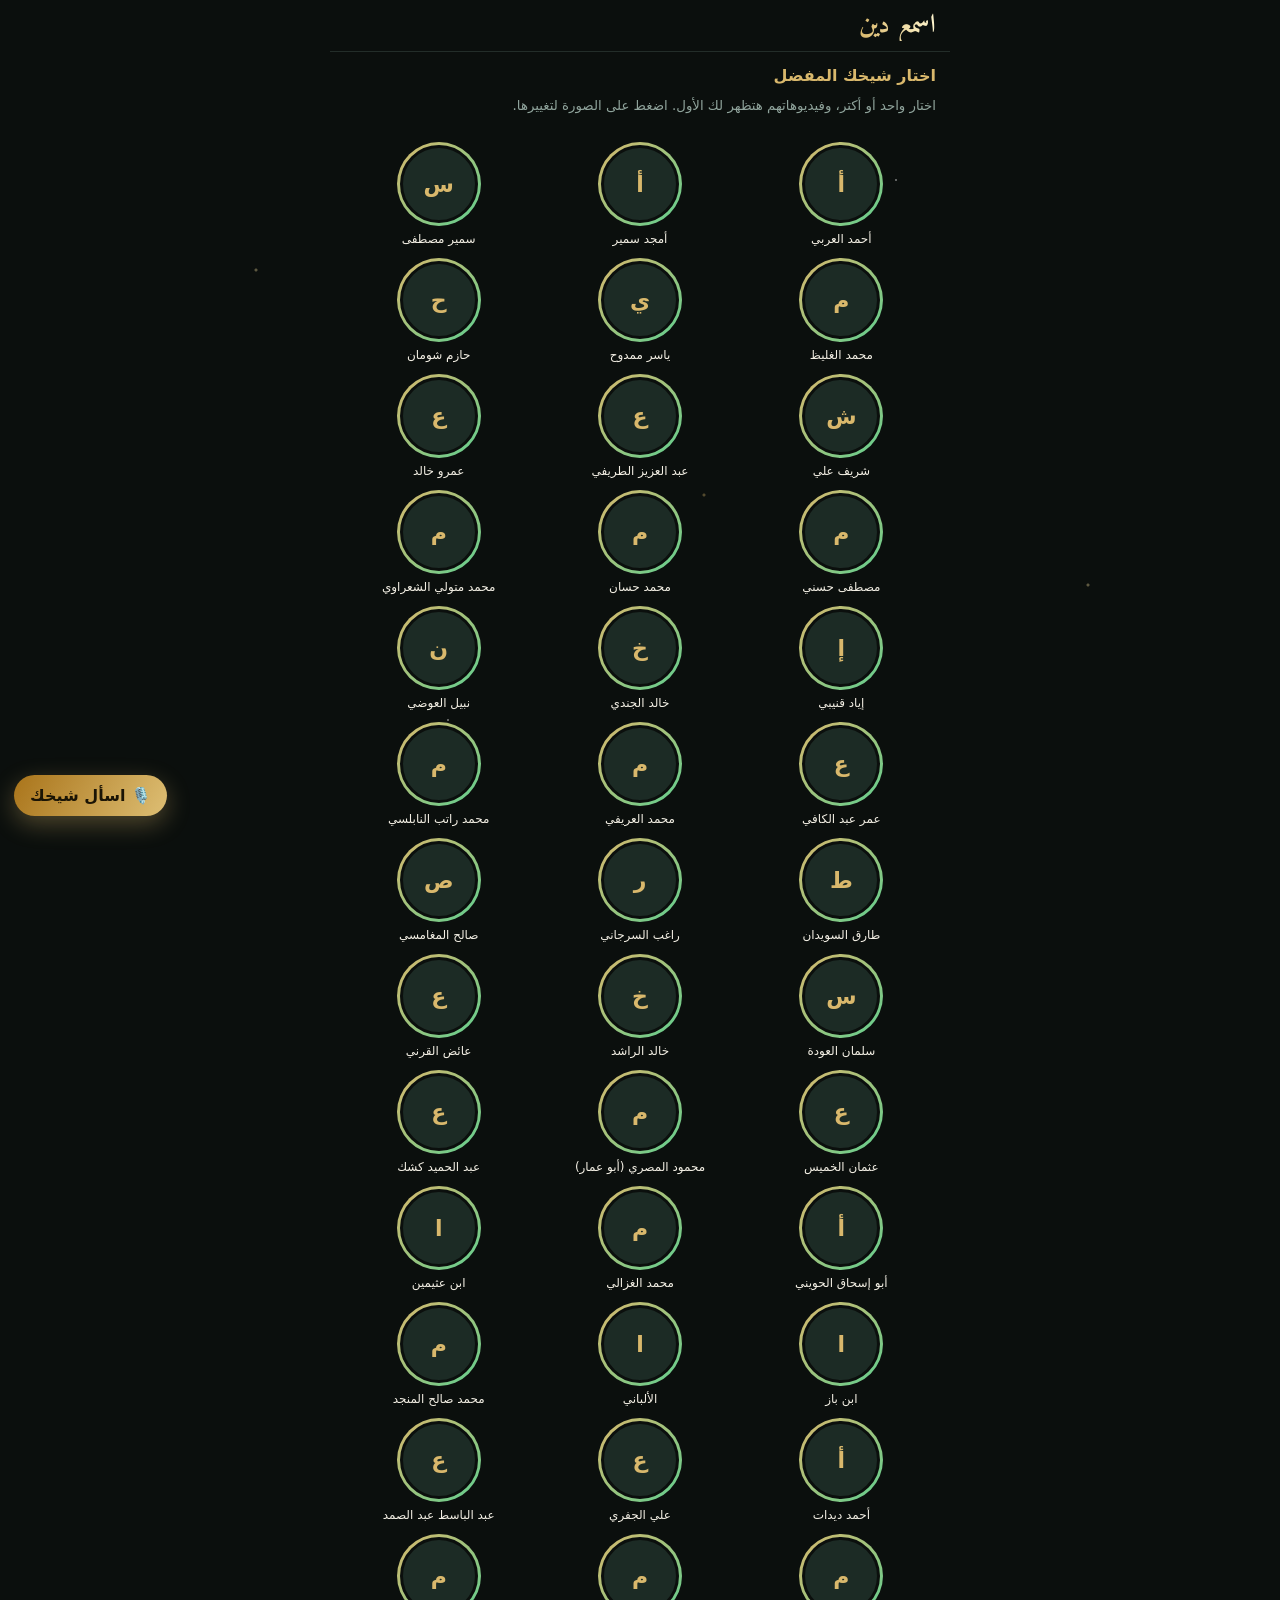
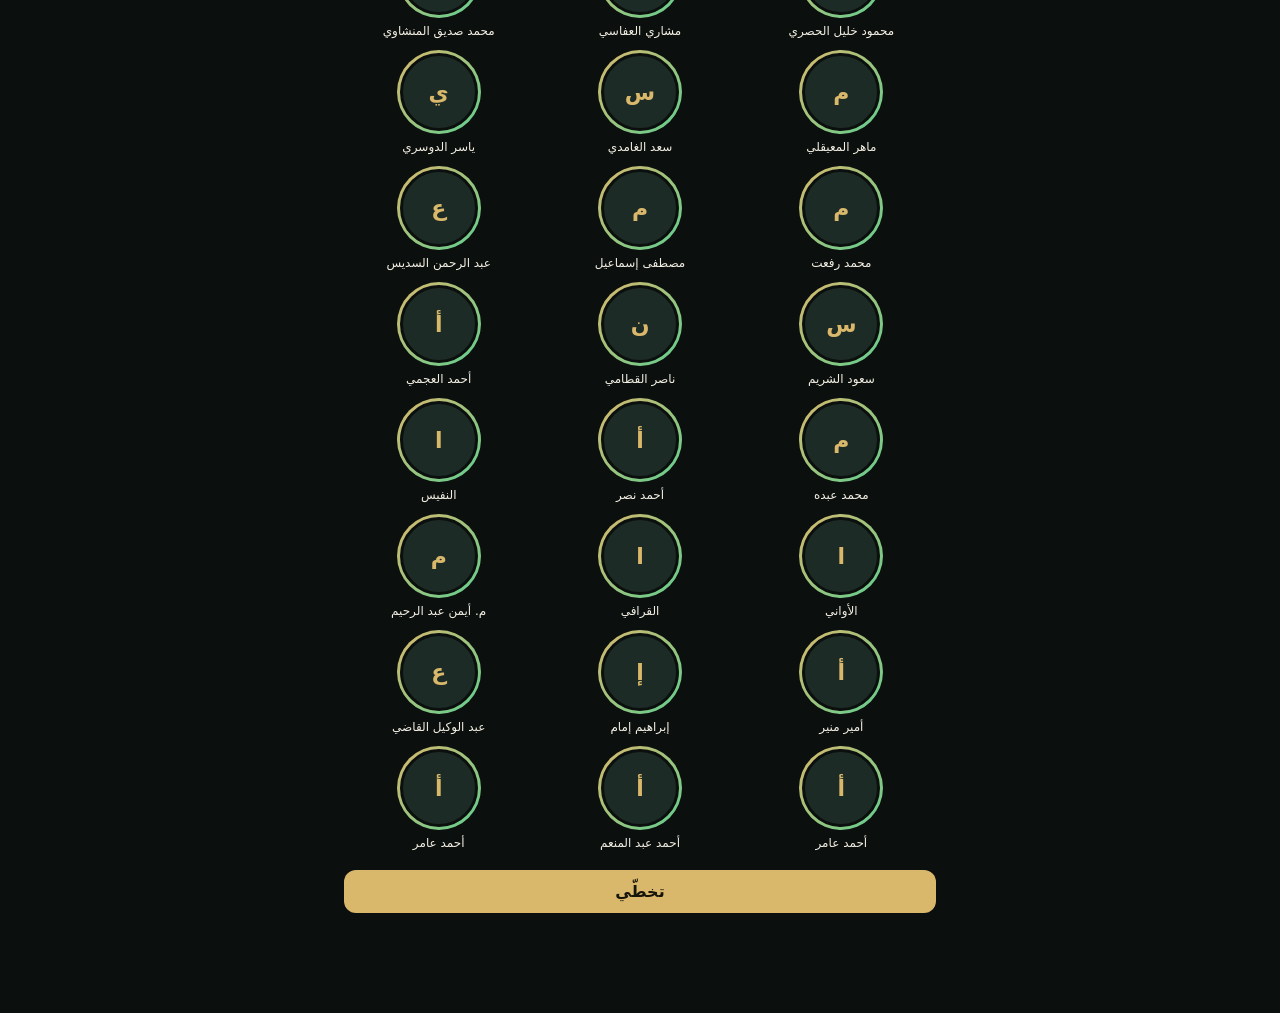
==== commit c9a71342: "Add files via upload" ====
--- a/index.html
+++ b/index.html
@@ -4252,6 +4252,26 @@
       {
        "title": "يس والرحمن والواقعة والملك",
        "url": "https://www.youtube.com/watch?v=WOehfo590cg"
+      },
+      {
+       "title": "تلاوة سورة طه",
+       "q": "عبد الباسط عبد الصمد تلاوة سورة طه"
+      },
+      {
+       "title": "تلاوة سورة يوسف",
+       "q": "عبد الباسط عبد الصمد تلاوة سورة يوسف"
+      },
+      {
+       "title": "تلاوة سورة مريم",
+       "q": "عبد الباسط عبد الصمد تلاوة سورة مريم"
+      },
+      {
+       "title": "تلاوة سورة ياسين",
+       "q": "عبد الباسط عبد الصمد تلاوة سورة ياسين"
+      },
+      {
+       "title": "تلاوة سورة الملك",
+       "q": "عبد الباسط عبد الصمد تلاوة سورة الملك"
       }
      ]
     }
@@ -4295,6 +4315,22 @@
       {
        "title": "تلاوة هادئة لمن ضاق صدره",
        "url": "https://www.youtube.com/watch?v=QzBPIvEz3Rs"
+      },
+      {
+       "title": "تلاوة سورة الفاتحة وقصار السور",
+       "q": "محمود خليل الحصري تلاوة سورة الفاتحة وقصار السور"
+      },
+      {
+       "title": "تلاوة سورة البقرة",
+       "q": "محمود خليل الحصري تلاوة سورة البقرة"
+      },
+      {
+       "title": "تلاوة سورة ياسين",
+       "q": "محمود خليل الحصري تلاوة سورة ياسين"
+      },
+      {
+       "title": "تلاوة سورة الملك",
+       "q": "محمود خليل الحصري تلاوة سورة الملك"
       }
      ]
     }
@@ -4308,16 +4344,64 @@
      "title": "تلاوات",
      "videos": [
       {
-       "title": "سورة الملك كاملة",
-       "url": "https://www.youtube.com/watch?v=gmT69eG-UZo"
-      },
-      {
-       "title": "سورة الرحمن كاملة",
-       "url": "https://www.youtube.com/watch?v=L0R00MVrubU"
-      },
-      {
-       "title": "سورة الكهف كاملة",
-       "url": "https://www.youtube.com/watch?v=gf-XpPNrJfM"
+       "title": "تلاوة سورة البقرة",
+       "q": "مشاري العفاسي تلاوة سورة البقرة"
+      },
+      {
+       "title": "تلاوة سورة الكهف",
+       "q": "مشاري العفاسي تلاوة سورة الكهف"
+      },
+      {
+       "title": "تلاوة سورة الرحمن",
+       "q": "مشاري العفاسي تلاوة سورة الرحمن"
+      },
+      {
+       "title": "تلاوة سورة ياسين",
+       "q": "مشاري العفاسي تلاوة سورة ياسين"
+      },
+      {
+       "title": "تلاوة سورة الملك",
+       "q": "مشاري العفاسي تلاوة سورة الملك"
+      },
+      {
+       "title": "سورة البقرة — مشاري العفاسي",
+       "q": "مشاري العفاسي سورة البقرة",
+       "g": 2
+      },
+      {
+       "title": "سورة الكهف — مشاري العفاسي",
+       "q": "مشاري العفاسي سورة الكهف",
+       "g": 2
+      },
+      {
+       "title": "سورة يس — مشاري العفاسي",
+       "q": "مشاري العفاسي سورة يس",
+       "g": 2
+      },
+      {
+       "title": "سورة الرحمن — مشاري العفاسي",
+       "q": "مشاري العفاسي سورة الرحمن",
+       "g": 2
+      },
+      {
+       "title": "سورة الملك — مشاري العفاسي",
+       "q": "مشاري العفاسي سورة الملك",
+       "g": 2
+      },
+      {
+       "title": "سورة الواقعة — مشاري العفاسي",
+       "q": "مشاري العفاسي سورة الواقعة",
+       "g": 2
+      },
+      {
+       "title": "جزء عم — مشاري العفاسي",
+       "q": "مشاري العفاسي جزء عم",
+       "g": 2
+      },
+      {
+       "title": "تلاوة خاشعة — مشاري العفاسي",
+       "q": "مشاري العفاسي تلاوة خاشعة",
+       "g": 2
       }
      ]
     }
@@ -4331,8 +4415,60 @@
      "title": "تلاوات",
      "videos": [
       {
-       "title": "سورة يس مجودة",
-       "url": "https://www.youtube.com/watch?v=btRbYnRxxcA"
+       "title": "تلاوة سورة الإسراء",
+       "q": "محمد صديق المنشاوي تلاوة سورة الإسراء"
+      },
+      {
+       "title": "تلاوة سورة الرحمن",
+       "q": "محمد صديق المنشاوي تلاوة سورة الرحمن"
+      },
+      {
+       "title": "تلاوة سورة ياسين",
+       "q": "محمد صديق المنشاوي تلاوة سورة ياسين"
+      },
+      {
+       "title": "تلاوة سورة الملك",
+       "q": "محمد صديق المنشاوي تلاوة سورة الملك"
+      },
+      {
+       "title": "سورة البقرة — محمد صديق المنشاوي",
+       "q": "محمد صديق المنشاوي سورة البقرة",
+       "g": 2
+      },
+      {
+       "title": "سورة الكهف — محمد صديق المنشاوي",
+       "q": "محمد صديق المنشاوي سورة الكهف",
+       "g": 2
+      },
+      {
+       "title": "سورة يس — محمد صديق المنشاوي",
+       "q": "محمد صديق المنشاوي سورة يس",
+       "g": 2
+      },
+      {
+       "title": "سورة الرحمن — محمد صديق المنشاوي",
+       "q": "محمد صديق المنشاوي سورة الرحمن",
+       "g": 2
+      },
+      {
+       "title": "سورة الملك — محمد صديق المنشاوي",
+       "q": "محمد صديق المنشاوي سورة الملك",
+       "g": 2
+      },
+      {
+       "title": "سورة الواقعة — محمد صديق المنشاوي",
+       "q": "محمد صديق المنشاوي سورة الواقعة",
+       "g": 2
+      },
+      {
+       "title": "جزء عم — محمد صديق المنشاوي",
+       "q": "محمد صديق المنشاوي جزء عم",
+       "g": 2
+      },
+      {
+       "title": "تلاوة خاشعة — محمد صديق المنشاوي",
+       "q": "محمد صديق المنشاوي تلاوة خاشعة",
+       "g": 2
       }
      ]
     }
@@ -4346,8 +4482,60 @@
      "title": "تلاوات",
      "videos": [
       {
-       "title": "سورة يس كاملة",
-       "url": "https://www.youtube.com/watch?v=u0qSMYkmlHc"
+       "title": "تلاوة سورة مريم",
+       "q": "ماهر المعيقلي تلاوة سورة مريم"
+      },
+      {
+       "title": "تلاوة سورة يوسف",
+       "q": "ماهر المعيقلي تلاوة سورة يوسف"
+      },
+      {
+       "title": "تلاوة سورة ياسين",
+       "q": "ماهر المعيقلي تلاوة سورة ياسين"
+      },
+      {
+       "title": "تلاوة سورة الملك",
+       "q": "ماهر المعيقلي تلاوة سورة الملك"
+      },
+      {
+       "title": "سورة البقرة — ماهر المعيقلي",
+       "q": "ماهر المعيقلي سورة البقرة",
+       "g": 2
+      },
+      {
+       "title": "سورة الكهف — ماهر المعيقلي",
+       "q": "ماهر المعيقلي سورة الكهف",
+       "g": 2
+      },
+      {
+       "title": "سورة يس — ماهر المعيقلي",
+       "q": "ماهر المعيقلي سورة يس",
+       "g": 2
+      },
+      {
+       "title": "سورة الرحمن — ماهر المعيقلي",
+       "q": "ماهر المعيقلي سورة الرحمن",
+       "g": 2
+      },
+      {
+       "title": "سورة الملك — ماهر المعيقلي",
+       "q": "ماهر المعيقلي سورة الملك",
+       "g": 2
+      },
+      {
+       "title": "سورة الواقعة — ماهر المعيقلي",
+       "q": "ماهر المعيقلي سورة الواقعة",
+       "g": 2
+      },
+      {
+       "title": "جزء عم — ماهر المعيقلي",
+       "q": "ماهر المعيقلي جزء عم",
+       "g": 2
+      },
+      {
+       "title": "تلاوة خاشعة — ماهر المعيقلي",
+       "q": "ماهر المعيقلي تلاوة خاشعة",
+       "g": 2
       }
      ]
     }
@@ -4361,8 +4549,60 @@
      "title": "تلاوات",
      "videos": [
       {
-       "title": "سورة الكهف كاملة",
-       "url": "https://www.youtube.com/watch?v=CieCtrkDFco"
+       "title": "تلاوة سورة الكهف",
+       "q": "سعد الغامدي تلاوة سورة الكهف"
+      },
+      {
+       "title": "أذكار الصباح والمساء",
+       "q": "سعد الغامدي أذكار الصباح والمساء"
+      },
+      {
+       "title": "تلاوة سورة ياسين",
+       "q": "سعد الغامدي تلاوة سورة ياسين"
+      },
+      {
+       "title": "تلاوة سورة الملك",
+       "q": "سعد الغامدي تلاوة سورة الملك"
+      },
+      {
+       "title": "سورة البقرة — سعد الغامدي",
+       "q": "سعد الغامدي سورة البقرة",
+       "g": 2
+      },
+      {
+       "title": "سورة الكهف — سعد الغامدي",
+       "q": "سعد الغامدي سورة الكهف",
+       "g": 2
+      },
+      {
+       "title": "سورة يس — سعد الغامدي",
+       "q": "سعد الغامدي سورة يس",
+       "g": 2
+      },
+      {
+       "title": "سورة الرحمن — سعد الغامدي",
+       "q": "سعد الغامدي سورة الرحمن",
+       "g": 2
+      },
+      {
+       "title": "سورة الملك — سعد الغامدي",
+       "q": "سعد الغامدي سورة الملك",
+       "g": 2
+      },
+      {
+       "title": "سورة الواقعة — سعد الغامدي",
+       "q": "سعد الغامدي سورة الواقعة",
+       "g": 2
+      },
+      {
+       "title": "جزء عم — سعد الغامدي",
+       "q": "سعد الغامدي جزء عم",
+       "g": 2
+      },
+      {
+       "title": "تلاوة خاشعة — سعد الغامدي",
+       "q": "سعد الغامدي تلاوة خاشعة",
+       "g": 2
       }
      ]
     }
@@ -4376,8 +4616,60 @@
      "title": "تلاوات",
      "videos": [
       {
-       "title": "سورة الكهف كاملة",
-       "url": "https://www.youtube.com/watch?v=YDB4icfB0DQ"
+       "title": "تلاوة سورة الإنسان",
+       "q": "ياسر الدوسري تلاوة سورة الإنسان"
+      },
+      {
+       "title": "تلاوة سورة الكهف",
+       "q": "ياسر الدوسري تلاوة سورة الكهف"
+      },
+      {
+       "title": "تلاوة سورة ياسين",
+       "q": "ياسر الدوسري تلاوة سورة ياسين"
+      },
+      {
+       "title": "تلاوة سورة الملك",
+       "q": "ياسر الدوسري تلاوة سورة الملك"
+      },
+      {
+       "title": "سورة البقرة — ياسر الدوسري",
+       "q": "ياسر الدوسري سورة البقرة",
+       "g": 2
+      },
+      {
+       "title": "سورة الكهف — ياسر الدوسري",
+       "q": "ياسر الدوسري سورة الكهف",
+       "g": 2
+      },
+      {
+       "title": "سورة يس — ياسر الدوسري",
+       "q": "ياسر الدوسري سورة يس",
+       "g": 2
+      },
+      {
+       "title": "سورة الرحمن — ياسر الدوسري",
+       "q": "ياسر الدوسري سورة الرحمن",
+       "g": 2
+      },
+      {
+       "title": "سورة الملك — ياسر الدوسري",
+       "q": "ياسر الدوسري سورة الملك",
+       "g": 2
+      },
+      {
+       "title": "سورة الواقعة — ياسر الدوسري",
+       "q": "ياسر الدوسري سورة الواقعة",
+       "g": 2
+      },
+      {
+       "title": "جزء عم — ياسر الدوسري",
+       "q": "ياسر الدوسري جزء عم",
+       "g": 2
+      },
+      {
+       "title": "تلاوة خاشعة — ياسر الدوسري",
+       "q": "ياسر الدوسري تلاوة خاشعة",
+       "g": 2
       }
      ]
     }
@@ -4391,8 +4683,68 @@
      "title": "تلاوات",
      "videos": [
       {
-       "title": "سورة الكهف",
-       "url": "https://www.youtube.com/watch?v=M-GE3viD8yQ"
+       "title": "تلاوة سورة ياسين",
+       "q": "محمد رفعت تلاوة سورة ياسين"
+      },
+      {
+       "title": "تلاوة سورة الملك",
+       "q": "محمد رفعت تلاوة سورة الملك"
+      },
+      {
+       "title": "تلاوة سورة الواقعة",
+       "q": "محمد رفعت تلاوة سورة الواقعة"
+      },
+      {
+       "title": "تلاوة سورة الكهف",
+       "q": "محمد رفعت تلاوة سورة الكهف"
+      },
+      {
+       "title": "تلاوة سورة مريم",
+       "q": "محمد رفعت تلاوة سورة مريم"
+      },
+      {
+       "title": "تلاوة سورة طه",
+       "q": "محمد رفعت تلاوة سورة طه"
+      },
+      {
+       "title": "سورة البقرة — محمد رفعت",
+       "q": "محمد رفعت سورة البقرة",
+       "g": 2
+      },
+      {
+       "title": "سورة الكهف — محمد رفعت",
+       "q": "محمد رفعت سورة الكهف",
+       "g": 2
+      },
+      {
+       "title": "سورة يس — محمد رفعت",
+       "q": "محمد رفعت سورة يس",
+       "g": 2
+      },
+      {
+       "title": "سورة الرحمن — محمد رفعت",
+       "q": "محمد رفعت سورة الرحمن",
+       "g": 2
+      },
+      {
+       "title": "سورة الملك — محمد رفعت",
+       "q": "محمد رفعت سورة الملك",
+       "g": 2
+      },
+      {
+       "title": "سورة الواقعة — محمد رفعت",
+       "q": "محمد رفعت سورة الواقعة",
+       "g": 2
+      },
+      {
+       "title": "جزء عم — محمد رفعت",
+       "q": "محمد رفعت جزء عم",
+       "g": 2
+      },
+      {
+       "title": "تلاوة خاشعة — محمد رفعت",
+       "q": "محمد رفعت تلاوة خاشعة",
+       "g": 2
       }
      ]
     }
@@ -4406,8 +4758,68 @@
      "title": "تلاوات",
      "videos": [
       {
-       "title": "سورة يس كاملة",
-       "url": "https://www.youtube.com/watch?v=PU-7N-PCGJs"
+       "title": "تلاوة سورة ياسين",
+       "q": "مصطفى إسماعيل تلاوة سورة ياسين"
+      },
+      {
+       "title": "تلاوة سورة الملك",
+       "q": "مصطفى إسماعيل تلاوة سورة الملك"
+      },
+      {
+       "title": "تلاوة سورة الواقعة",
+       "q": "مصطفى إسماعيل تلاوة سورة الواقعة"
+      },
+      {
+       "title": "تلاوة سورة الكهف",
+       "q": "مصطفى إسماعيل تلاوة سورة الكهف"
+      },
+      {
+       "title": "تلاوة سورة مريم",
+       "q": "مصطفى إسماعيل تلاوة سورة مريم"
+      },
+      {
+       "title": "تلاوة سورة طه",
+       "q": "مصطفى إسماعيل تلاوة سورة طه"
+      },
+      {
+       "title": "سورة البقرة — مصطفى إسماعيل",
+       "q": "مصطفى إسماعيل سورة البقرة",
+       "g": 2
+      },
+      {
+       "title": "سورة الكهف — مصطفى إسماعيل",
+       "q": "مصطفى إسماعيل سورة الكهف",
+       "g": 2
+      },
+      {
+       "title": "سورة يس — مصطفى إسماعيل",
+       "q": "مصطفى إسماعيل سورة يس",
+       "g": 2
+      },
+      {
+       "title": "سورة الرحمن — مصطفى إسماعيل",
+       "q": "مصطفى إسماعيل سورة الرحمن",
+       "g": 2
+      },
+      {
+       "title": "سورة الملك — مصطفى إسماعيل",
+       "q": "مصطفى إسماعيل سورة الملك",
+       "g": 2
+      },
+      {
+       "title": "سورة الواقعة — مصطفى إسماعيل",
+       "q": "مصطفى إسماعيل سورة الواقعة",
+       "g": 2
+      },
+      {
+       "title": "جزء عم — مصطفى إسماعيل",
+       "q": "مصطفى إسماعيل جزء عم",
+       "g": 2
+      },
+      {
+       "title": "تلاوة خاشعة — مصطفى إسماعيل",
+       "q": "مصطفى إسماعيل تلاوة خاشعة",
+       "g": 2
       }
      ]
     }
@@ -4421,8 +4833,68 @@
      "title": "تلاوات",
      "videos": [
       {
-       "title": "سورة يس كاملة",
-       "url": "https://www.youtube.com/watch?v=H1IkFdXNFYo"
+       "title": "تلاوة سورة ياسين",
+       "q": "عبد الرحمن السديس تلاوة سورة ياسين"
+      },
+      {
+       "title": "تلاوة سورة الملك",
+       "q": "عبد الرحمن السديس تلاوة سورة الملك"
+      },
+      {
+       "title": "تلاوة سورة الواقعة",
+       "q": "عبد الرحمن السديس تلاوة سورة الواقعة"
+      },
+      {
+       "title": "تلاوة سورة الكهف",
+       "q": "عبد الرحمن السديس تلاوة سورة الكهف"
+      },
+      {
+       "title": "تلاوة سورة مريم",
+       "q": "عبد الرحمن السديس تلاوة سورة مريم"
+      },
+      {
+       "title": "تلاوة سورة طه",
+       "q": "عبد الرحمن السديس تلاوة سورة طه"
+      },
+      {
+       "title": "سورة البقرة — عبد الرحمن السديس",
+       "q": "عبد الرحمن السديس سورة البقرة",
+       "g": 2
+      },
+      {
+       "title": "سورة الكهف — عبد الرحمن السديس",
+       "q": "عبد الرحمن السديس سورة الكهف",
+       "g": 2
+      },
+      {
+       "title": "سورة يس — عبد الرحمن السديس",
+       "q": "عبد الرحمن السديس سورة يس",
+       "g": 2
+      },
+      {
+       "title": "سورة الرحمن — عبد الرحمن السديس",
+       "q": "عبد الرحمن السديس سورة الرحمن",
+       "g": 2
+      },
+      {
+       "title": "سورة الملك — عبد الرحمن السديس",
+       "q": "عبد الرحمن السديس سورة الملك",
+       "g": 2
+      },
+      {
+       "title": "سورة الواقعة — عبد الرحمن السديس",
+       "q": "عبد الرحمن السديس سورة الواقعة",
+       "g": 2
+      },
+      {
+       "title": "جزء عم — عبد الرحمن السديس",
+       "q": "عبد الرحمن السديس جزء عم",
+       "g": 2
+      },
+      {
+       "title": "تلاوة خاشعة — عبد الرحمن السديس",
+       "q": "عبد الرحمن السديس تلاوة خاشعة",
+       "g": 2
       }
      ]
     }
@@ -4436,8 +4908,68 @@
      "title": "تلاوات",
      "videos": [
       {
-       "title": "سورة الملك كاملة",
-       "url": "https://www.youtube.com/watch?v=XUUzJWz_VUU"
+       "title": "تلاوة سورة ياسين",
+       "q": "سعود الشريم تلاوة سورة ياسين"
+      },
+      {
+       "title": "تلاوة سورة الملك",
+       "q": "سعود الشريم تلاوة سورة الملك"
+      },
+      {
+       "title": "تلاوة سورة الواقعة",
+       "q": "سعود الشريم تلاوة سورة الواقعة"
+      },
+      {
+       "title": "تلاوة سورة الكهف",
+       "q": "سعود الشريم تلاوة سورة الكهف"
+      },
+      {
+       "title": "تلاوة سورة مريم",
+       "q": "سعود الشريم تلاوة سورة مريم"
+      },
+      {
+       "title": "تلاوة سورة طه",
+       "q": "سعود الشريم تلاوة سورة طه"
+      },
+      {
+       "title": "سورة البقرة — سعود الشريم",
+       "q": "سعود الشريم سورة البقرة",
+       "g": 2
+      },
+      {
+       "title": "سورة الكهف — سعود الشريم",
+       "q": "سعود الشريم سورة الكهف",
+       "g": 2
+      },
+      {
+       "title": "سورة يس — سعود الشريم",
+       "q": "سعود الشريم سورة يس",
+       "g": 2
+      },
+      {
+       "title": "سورة الرحمن — سعود الشريم",
+       "q": "سعود الشريم سورة الرحمن",
+       "g": 2
+      },
+      {
+       "title": "سورة الملك — سعود الشريم",
+       "q": "سعود الشريم سورة الملك",
+       "g": 2
+      },
+      {
+       "title": "سورة الواقعة — سعود الشريم",
+       "q": "سعود الشريم سورة الواقعة",
+       "g": 2
+      },
+      {
+       "title": "جزء عم — سعود الشريم",
+       "q": "سعود الشريم جزء عم",
+       "g": 2
+      },
+      {
+       "title": "تلاوة خاشعة — سعود الشريم",
+       "q": "سعود الشريم تلاوة خاشعة",
+       "g": 2
       }
      ]
     }
@@ -4451,8 +4983,64 @@
      "title": "تلاوات",
      "videos": [
       {
-       "title": "سورة يس كاملة",
-       "url": "https://www.youtube.com/watch?v=dadtSb-eAnA"
+       "title": "تلاوة سورة ياسين",
+       "q": "ناصر القطامي تلاوة سورة ياسين"
+      },
+      {
+       "title": "تلاوة سورة الملك",
+       "q": "ناصر القطامي تلاوة سورة الملك"
+      },
+      {
+       "title": "تلاوة سورة الواقعة",
+       "q": "ناصر القطامي تلاوة سورة الواقعة"
+      },
+      {
+       "title": "تلاوة سورة الكهف",
+       "q": "ناصر القطامي تلاوة سورة الكهف"
+      },
+      {
+       "title": "تلاوة سورة مريم",
+       "q": "ناصر القطامي تلاوة سورة مريم"
+      },
+      {
+       "title": "سورة البقرة — ناصر القطامي",
+       "q": "ناصر القطامي سورة البقرة",
+       "g": 2
+      },
+      {
+       "title": "سورة الكهف — ناصر القطامي",
+       "q": "ناصر القطامي سورة الكهف",
+       "g": 2
+      },
+      {
+       "title": "سورة يس — ناصر القطامي",
+       "q": "ناصر القطامي سورة يس",
+       "g": 2
+      },
+      {
+       "title": "سورة الرحمن — ناصر القطامي",
+       "q": "ناصر القطامي سورة الرحمن",
+       "g": 2
+      },
+      {
+       "title": "سورة الملك — ناصر القطامي",
+       "q": "ناصر القطامي سورة الملك",
+       "g": 2
+      },
+      {
+       "title": "سورة الواقعة — ناصر القطامي",
+       "q": "ناصر القطامي سورة الواقعة",
+       "g": 2
+      },
+      {
+       "title": "جزء عم — ناصر القطامي",
+       "q": "ناصر القطامي جزء عم",
+       "g": 2
+      },
+      {
+       "title": "تلاوة خاشعة — ناصر القطامي",
+       "q": "ناصر القطامي تلاوة خاشعة",
+       "g": 2
       }
      ]
     }
@@ -4466,8 +5054,64 @@
      "title": "تلاوات",
      "videos": [
       {
-       "title": "سورة يس كاملة",
-       "url": "https://www.youtube.com/watch?v=b3_5oXUf818"
+       "title": "تلاوة سورة ياسين",
+       "q": "أحمد العجمي تلاوة سورة ياسين"
+      },
+      {
+       "title": "تلاوة سورة الملك",
+       "q": "أحمد العجمي تلاوة سورة الملك"
+      },
+      {
+       "title": "تلاوة سورة الواقعة",
+       "q": "أحمد العجمي تلاوة سورة الواقعة"
+      },
+      {
+       "title": "تلاوة سورة الكهف",
+       "q": "أحمد العجمي تلاوة سورة الكهف"
+      },
+      {
+       "title": "تلاوة سورة مريم",
+       "q": "أحمد العجمي تلاوة سورة مريم"
+      },
+      {
+       "title": "سورة البقرة — أحمد العجمي",
+       "q": "أحمد العجمي سورة البقرة",
+       "g": 2
+      },
+      {
+       "title": "سورة الكهف — أحمد العجمي",
+       "q": "أحمد العجمي سورة الكهف",
+       "g": 2
+      },
+      {
+       "title": "سورة يس — أحمد العجمي",
+       "q": "أحمد العجمي سورة يس",
+       "g": 2
+      },
+      {
+       "title": "سورة الرحمن — أحمد العجمي",
+       "q": "أحمد العجمي سورة الرحمن",
+       "g": 2
+      },
+      {
+       "title": "سورة الملك — أحمد العجمي",
+       "q": "أحمد العجمي سورة الملك",
+       "g": 2
+      },
+      {
+       "title": "سورة الواقعة — أحمد العجمي",
+       "q": "أحمد العجمي سورة الواقعة",
+       "g": 2
+      },
+      {
+       "title": "جزء عم — أحمد العجمي",
+       "q": "أحمد العجمي جزء عم",
+       "g": 2
+      },
+      {
+       "title": "تلاوة خاشعة — أحمد العجمي",
+       "q": "أحمد العجمي تلاوة خاشعة",
+       "g": 2
       }
      ]
     }
@@ -5358,7 +6002,7 @@
 function filtered(){return allVideos().filter(v=>(fGroup==null||v.g===fGroup)&&(!fScholar||v.scholar===fScholar)&&(!fTopic||v.topic===fTopic)&&(fKind===''||(fKind==='f'?!!(favs&&favs[v.scholar]):fKind==='s'?v.short:fKind==='p'?v.kind==='p':!v.short&&v.kind==='v'))&&(!query||(v.title+v.scholar+v.topic).includes(query)))}
 function render(anim){const A=$('#app');
  $('#nav').style.display=tab==='pick'?'none':'flex';
- $('#nav').innerHTML=[['home','🏠','الرئيسية'],['explore','🔎','استكشاف'],['saved','❤️','المحفوظات'],['qisas','📖','قصص'],['quran','🕌','القرآن'],['tawba','🌱','تائب'],['more','⚙️','المزيد']].map(([k,i,t])=>`<button class="${tab===k?'on':''}" onclick="${k==='quran'?"location.href='quran.html'":`setTab('${k}')`}"><i>${i}</i>${t}</button>`).join('');
+ $('#nav').innerHTML=[['home','🏠','الرئيسية'],['explore','🔎','استكشاف'],['saved','❤️','المحفوظات'],['qisas','📖','قصص'],['tawba','🌱','تائب'],['more','⚙️','المزيد']].map(([k,i,t])=>`<button class="${tab===k?'on':''}" onclick="setTab('${k}')"><i>${i}</i>${t}</button>`).join('');
  ({home,explore,saved:savedTab,tawba,qisas,more,pick})[tab](A);A.classList.remove('pg');if(anim){void A.offsetWidth;A.classList.add('pg')}document.querySelectorAll('.post,.stp,.sol,.dnc').forEach(p=>{p.classList.add('rv');io.observe(p)})}
 const topBar=r=>`<div class="top"><div class="logo">اسمع دين</div><div style="display:flex;align-items:center;gap:10px">${dp?'<button class="inst" onclick="doInstall()">⬇️ تنزيل</button>':''}<span style="color:var(--mut);font-size:13px">${r||''}</span></div></div>`;
 const chips=l=>`<div class="chips">${l.map(([t,on,f])=>`<div class="chip ${on?'on':''}" onclick="${f}">${esc(t)}</div>`).join('')}</div>`;
@@ -5475,7 +6119,7 @@
 d.querySelector('#xo').onclick=()=>{s('myname',d.querySelector('#xn').value.trim());const f=d.querySelector('#xf').files[0];const done=()=>{d.classList.remove('on');deco()};if(!f)return done();const im=new Image();im.onload=()=>{const c=document.createElement('canvas');c.width=c.height=160;const m=Math.min(im.width,im.height);c.getContext('2d').drawImage(im,(im.width-m)/2,(im.height-m)/2,m,m,0,0,160,160);s('myphoto',c.toDataURL('image/jpeg',.8));done()};im.src=URL.createObjectURL(f)}};
 let SP=null;const gs=()=>SP||(SP=(window.claude&&claude.use?claude.use('sample'):Promise.resolve(null)).catch(()=>null));
 window.xAsk=q=>{const d=mk('xa','<h3>🎙️ اسأل شيخك</h3><small style="color:var(--mut)">ذكاء اصطناعي مش مفتي، وللفتاوى الخاصة ارجع لعالم موثوق.</small><input id="xq" placeholder="اكتب سؤالك في الدين…"><button class="g" id="xg">اسأل</button><div class="ans" id="xr">اسأل أي سؤال.</div>');
-const run=async()=>{const t=d.querySelector('#xq').value.trim(),o=d.querySelector('#xr');if(!t)return;o.textContent='جارٍ التفكير…';d.querySelector('#xg').disabled=true;const HIST=window.__xh||(window.__xh=[]);const nm=g('myname'),SYS0='أنت «اسأل شيخك»، مساعد ذكاء اصطناعي يجيب عن الأسئلة الدينية بعربية بسيطة (لهجة مصرية خفيفة) على منهج أهل السنة والجماعة. لا تختلق آية أو حديثاً، وانبّه لخلاف المذاهب، وانصح بسؤال عالم موثوق في الفتاوى الخاصة. التزم بالقرآن والسنة الصحيحة، واذكر اسم السورة ورقم الآية أو راوي الحديث ودرجته إن كنت متأكداً، وإن لم تتأكد قل «الله أعلم» ولا تخمّن. أجب فقط عن الأسئلة الدينية والشرعية، وأي سؤال بعيد عن الدين اعتذر عنه بلطف. اختصر في نحو ٨ أسطر.',SYS=SYS0+(nm?' اسم السائل '+nm+'.':''),p=SYS+' السؤال: '+t;
+const run=async()=>{const t=d.querySelector('#xq').value.trim(),o=d.querySelector('#xr');if(!t)return;o.textContent='جارٍ التفكير…';const nm=g('myname'),p='أنت «اسأل شيخك»، مساعد ذكاء اصطناعي يجيب عن الأسئلة الدينية بعربية بسيطة (لهجة مصرية خفيفة) على منهج أهل السنة والجماعة. لا تختلق آية أو حديثاً، وانبّه لخلاف المذاهب، وانصح بسؤال عالم موثوق في الفتاوى الخاصة.'+(nm?' اسم السائل '+nm+'.':'')+' السؤال: '+t;
 const BTN='style="display:inline-block;border-radius:12px;padding:10px 16px;background:var(--gold);color:#1a1405;text-decoration:none;margin:4px 2px;font-weight:700"';
 const norm=x=>x.replace(/[\u064B-\u065F\u0670\u0640]/g,'').replace(/[إأآ]/g,'ا').replace(/ى/g,'ي').replace(/ة/g,'ه');
 const STOP=new Set(['ازاي','كيف','ماذا','ماهو','هل','ايه','يعني','عن','في','من','على','الي','ان','انا','ده','دي','هو','هي','لو','ما','لما','اللي','او','ممكن','عايز','عاوز','حكم','معني','يجوز','ليه','لماذا']);
@@ -5483,20 +6127,19 @@
 const fb=(q,why)=>{const L=local(q),e=encodeURIComponent(q+' (أجب بعربية بسيطة، ولا تختلق آية أو حديثاً، وانبّه لخلاف العلماء إن وُجد)');
 o.innerHTML=(why?'<div>'+why+'</div>':'')+(L.length?'<div style="margin-top:8px"><b>فيديوهات في الموقع عن سؤالك:</b></div>'+L.map(v=>'<div style="margin:6px 0"><a href="#" data-k="'+esc(v.key)+'" style="color:var(--gold)">▶ '+esc(v.title)+'</a> <small style="color:var(--mut)">'+esc(sname(v.scholar))+'</small></div>').join(''):'')+'<div style="margin-top:10px"><b>أو اسأل مباشرة بضغطة واحدة:</b></div><a '+BTN+' target="_blank" rel="noopener" href="https://claude.ai/new?q='+e+'">اسأل Claude ↗</a><a '+BTN+' target="_blank" rel="noopener" href="https://chatgpt.com/?q='+e+'">اسأل ChatGPT ↗</a>';
 o.querySelectorAll('a[data-k]').forEach(x=>x.onclick=ev=>{ev.preventDefault();d.classList.remove('on');openP(x.dataset.k)})};
+const url=g('aiurl');
 try{
+if(url){const r=await fetch(url,{method:'POST',headers:{'Content-Type':'application/json'},body:JSON.stringify({prompt:p,question:t})});const j=await r.json();o.textContent=j.answer||j.text||'مفيش رد';return}
 const f=await gs();
 if(f){const r=await f(p,{onText:({text})=>{o.textContent=text}});o.textContent=r.text||o.textContent;return}
-const msgs=[{role:'system',content:SYS}].concat(HIST.slice(-6),[{role:'user',content:t}]);
-const post=async m=>{const ctl=new AbortController(),tm=setTimeout(()=>ctl.abort(),25000);try{const r=await fetch('https://text.pollinations.ai/openai',{method:'POST',headers:{'Content-Type':'application/json'},signal:ctl.signal,body:JSON.stringify({model:m,messages:msgs})});if(!r.ok)throw new Error('http '+r.status);const j=await r.json(),a=j&&j.choices&&j.choices[0]&&j.choices[0].message&&j.choices[0].message.content;if(!a)throw new Error('empty');return a}finally{clearTimeout(tm)}};
-let ans='';
-for(const m of ['openai','mistral','llama']){try{ans=await post(m);if(ans)break}catch(_){}}
-if(!ans)throw new Error('no answer');
-o.textContent=ans;HIST.push({role:'user',content:t},{role:'assistant',content:ans});if(HIST.length>12)HIST.splice(0,2);
-}catch(e){fb(t,'المرشد الذكي المجاني مش متاح دلوقتي.')}finally{d.querySelector('#xg').disabled=false}};
+const ctl=new AbortController(),tm=setTimeout(()=>ctl.abort(),12000);
+try{const r=await fetch('https://text.pollinations.ai/openai',{method:'POST',headers:{'Content-Type':'application/json'},signal:ctl.signal,body:JSON.stringify({model:'openai',messages:[{role:'user',content:p}]})});
+if(!r.ok)throw new Error('http '+r.status);const j=await r.json(),ans=j&&j.choices&&j.choices[0]&&j.choices[0].message&&j.choices[0].message.content;if(!ans)throw new Error('empty');o.textContent=ans;return}finally{clearTimeout(tm)}
+}catch(e){fb(t,'المرشد الذكي المجاني مش متاح دلوقتي.')}};
 d.querySelector('#xg').onclick=run;d.querySelector('#xq').onkeydown=e=>{if(e.key==='Enter')run()}};
 window.xCol=(q)=>{fGroup=null;fScholar=null;fTopic=null;fKind='';query=q;lim=20;tab='explore';render(1);scrollTo(0,0)};
 function deco(){const t=document.querySelector('#app .top');if(t&&!t.querySelector('#me')){const n=g('myname'),p=g('myphoto'),b=document.createElement('button');b.id='me';b.onclick=xProfile;b.innerHTML='<div class="pf">'+(p?'<img src="'+p+'">':(g('myemoji')||esc((n||'+')[0])))+'</div><div class="nm">'+esc(n||'سجّل اسمك')+'</div>';t.appendChild(b)}
-const A=document.getElementById('app');if(A&&A.querySelector('.top')&&!A.querySelector('.cols')&&tab!=='pick'){const C=[['🌙','رقائق','رقائق'],['🌱','توبة','التوبة'],['🕌','الصلاة','الصلاة'],['📜','قصص الأنبياء','قصص'],['📖','القرآن','تلاوات'],['🤲','دعاء','الدعاء']],d=document.createElement('div');d.className='cols';d.innerHTML=C.map(([i,t,q],k)=>'<button style="--h:'+(k*55+120)+'" onclick="xCol(\''+q+'\')"><span>'+i+'</span>'+t+'</button>').join('');A.querySelector('.top').after(d)}
+const A=document.getElementById('app');if(A&&A.querySelector('.top')&&!A.querySelector('.cols')&&tab!=='pick'){const C=[['🌙','رقائق','رقائق'],['🌱','توبة','التوبة'],['🕌','الصلاة','الصلاة'],['📜','قصص الأنبياء','قصص'],['🎧','تلاوات','تلاوات'],['🤲','دعاء','الدعاء']],d=document.createElement('div');d.className='cols';d.innerHTML=C.map(([i,t,q],k)=>'<button style="--h:'+(k*55+120)+'" onclick="xCol(\''+q+'\')"><span>'+i+'</span>'+t+'</button>').join('');A.querySelector('.top').after(d)}
 const AV=window.allVideos?allVideos():[];document.querySelectorAll('.post,.gi').forEach(p=>{const e=p.querySelector('[data-k]')||p,k=e.dataset.k||((p.getAttribute('onclick')||'').match(/'([^']+)'/)||[])[1],v=AV.find(x=>x.key===k);if(v&&/التوبة|توبة/.test(v.topic))p.classList.add('tw')})}
 if(!document.getElementById('ask')){const b=document.createElement('button');b.id='ask';b.textContent='🎙️ اسأل شيخك';b.onclick=()=>xAsk();document.body.appendChild(b)}
 const R=window.render;window.render=function(){const r=R.apply(this,arguments);try{deco();document.getElementById('ask').style.display=tab==='pick'?'none':''}catch(e){}return r};
@@ -5591,6 +6234,40 @@
 </script>
 <script>if("serviceWorker"in navigator)addEventListener("load",()=>navigator.serviceWorker.register("sw.js").catch(()=>{}))</script>
 <script>
+// روابط ساوند كلاود للقرّاء: الصق رابط صفحة القارئ (soundcloud.com/اسم-الحساب) أو قائمة تشغيل أو تلاوة بعينها
+// صفحة الحساب بتشغّل كل تلاواته كقائمة. سيبه فاضي وهتلاقي زرار بحث + زرار «ضيف الرابط» في التطبيق.
+window.QURAN={
+ 'محمد عبادة':'https://soundcloud.com/mohoobada',
+ 'أحمد نصر':'https://soundcloud.com/elnasr1990',
+ 'دكتور أحمد العربي':'https://soundcloud.com/trateel_mans/sets/aelarby',
+ 'أحمد النفيس':'https://soundcloud.com/ahmad_alnufais',
+ 'عبدالله القرافي':'https://soundcloud.com/tvquran22/alqr',
+ 'ياسر الدوسري':'https://soundcloud.com/tvquran22/sets/yaser',
+ 'عمر بن نصر':'',
+ 'عمر ضياء الدين':'https://soundcloud.com/omar-ebrahim-565006892/rlm6erqddvtl',
+ 'بلال سيف':'https://soundcloud.com/ttejcjk820wj',
+ 'ناصر القطامي':'https://soundcloud.com/xlance95',
+ 'محمد صديق المنشاوي':'https://soundcloud.com/telawatcloud/sets/minshawihafs',
+ 'أحمد كاسب':''
+};
+
+</script>
+<script>
+(()=>{const esc=t=>String(t).replace(/[&<>"]/g,c=>({'&':'&amp;','<':'&lt;','>':'&gt;','"':'&quot;'}[c]));let U={};try{U=JSON.parse(localStorage.getItem('qurl')||'{}')}catch(e){}
+const ok=u=>/^https?:\/\/(on\.|m\.)?soundcloud\.com\/\S+/i.test(u||''),url=n=>U[n]||(window.QURAN||{})[n]||'';
+const sv=()=>{try{localStorage.setItem('qurl',JSON.stringify(U))}catch(e){}};
+function mini(n,u){let m=document.getElementById('qm');if(!m){m=document.createElement('div');m.id='qm';document.body.appendChild(m)}
+m.innerHTML='<div class="qh"><b>🎧 '+esc(n)+'</b><span><button class="qc">▾</button><button class="qx">✕</button></span></div><iframe allow="autoplay" src="https://w.soundcloud.com/player/?url='+encodeURIComponent(u)+'&auto_play=true&visual=false&show_comments=false&hide_related=true&show_teaser=false"></iframe>';m.className='on';
+m.querySelector('.qx').onclick=()=>{m.className='';m.innerHTML=''};m.querySelector('.qc').onclick=e=>{m.classList.toggle('min');e.target.textContent=m.classList.contains('min')?'▴':'▾'};
+try{if('mediaSession'in navigator)navigator.mediaSession.metadata=new MediaMetadata({title:n,artist:'اسمع دين'})}catch(e){}}
+window.xQuran=()=>{let d=document.getElementById('qr');if(!d){d=document.createElement('div');d.id='qr';d.className='xs';d.onclick=e=>{if(e.target===d)d.classList.remove('on')};document.body.appendChild(d)}
+const names=Object.keys(window.QURAN||{}),draw=()=>{d.innerHTML='<div class="in"><h3>🎧 تلاوات القرآن</h3><small style="color:var(--mut)">المشغّل بيفضل شغّال وانت بتتنقل في التطبيق. للتشغيل مع قفل الشاشة ثبّته على الموبايل كتطبيق.</small>'+names.map((n,i)=>{const u=url(n),h=(i*43+130)%360;return'<div class="qk" style="--h:'+h+'"><div class="qa2">'+(u?'🎙️':'🔎')+'</div><b>'+esc(n)+'</b>'+(u?'<button class="g" data-p="'+i+'">▶ شغّل</button><button class="g" data-e="'+i+'">✎</button>':'<button class="g" data-e="'+i+'">🔗 ضيف الرابط هنا</button>')+'</div>'}).join('')+'</div>';
+d.querySelectorAll('[data-p]').forEach(b=>b.onclick=()=>{const n=names[b.dataset.p];mini(n,url(n));d.classList.remove('on')});
+d.querySelectorAll('[data-e]').forEach(b=>b.onclick=()=>{const n=names[b.dataset.e],u=prompt('الصق رابط ساوند كلاود لـ '+n+' (صفحة الحساب أو قائمة أو تلاوة)',url(n));if(u===null)return;if(u&&!ok(u.trim())){alert('الرابط لازم يبدأ بـ soundcloud.com');return}U[n]=u.trim();sv();draw()})};draw();d.classList.add('on')};
+const R6=window.render;window.render=function(){const r=R6.apply(this,arguments);try{const c=document.querySelector('#app .cols');if(c&&!c.querySelector('.qbt')){const b=document.createElement('button');b.className='shb qbt';b.style.background='linear-gradient(120deg,#ff7a1a,#ffb067,#ff7a1a)';b.innerHTML='<span>🎧</span>قرآن';b.onclick=()=>{location.href='quran.html'};c.prepend(b)}}catch(e){}return r};setTimeout(()=>render(),2300)})();
+
+</script>
+<script>
 (()=>{const h=document.documentElement;document.addEventListener('visibilitychange',()=>h.classList.toggle('idle',document.hidden));
 addEventListener('keydown',e=>{if(e.key==='Escape'){document.querySelectorAll('.xs.on').forEach(x=>x.classList.remove('on'));try{if(document.getElementById('ov')&&document.getElementById('ov').classList.contains('on')&&window.closePlayer)closePlayer()}catch(_){}}});
 const fixA=()=>document.querySelectorAll('.post,.gi,.rc,.vb,.chip').forEach(el=>{if(!el.hasAttribute('tabindex')){el.tabIndex=0;el.setAttribute('role','button')}});
